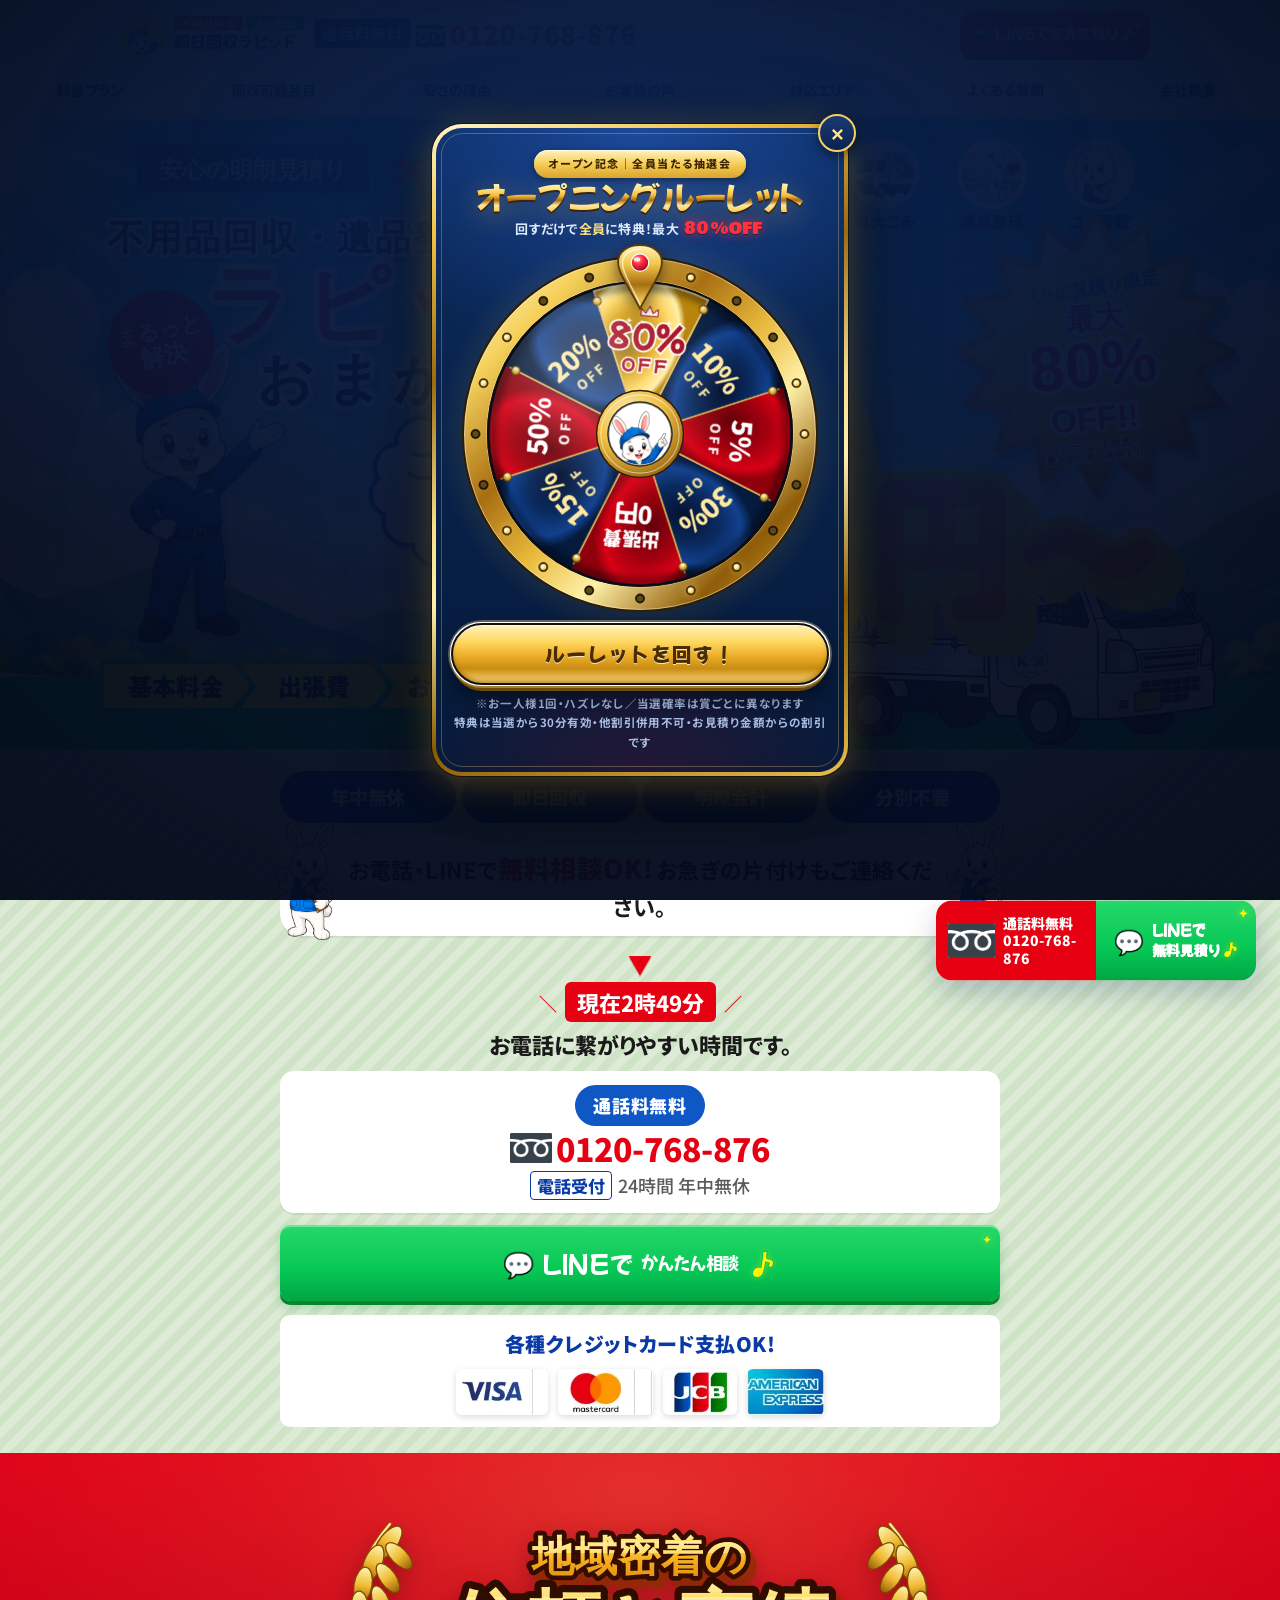
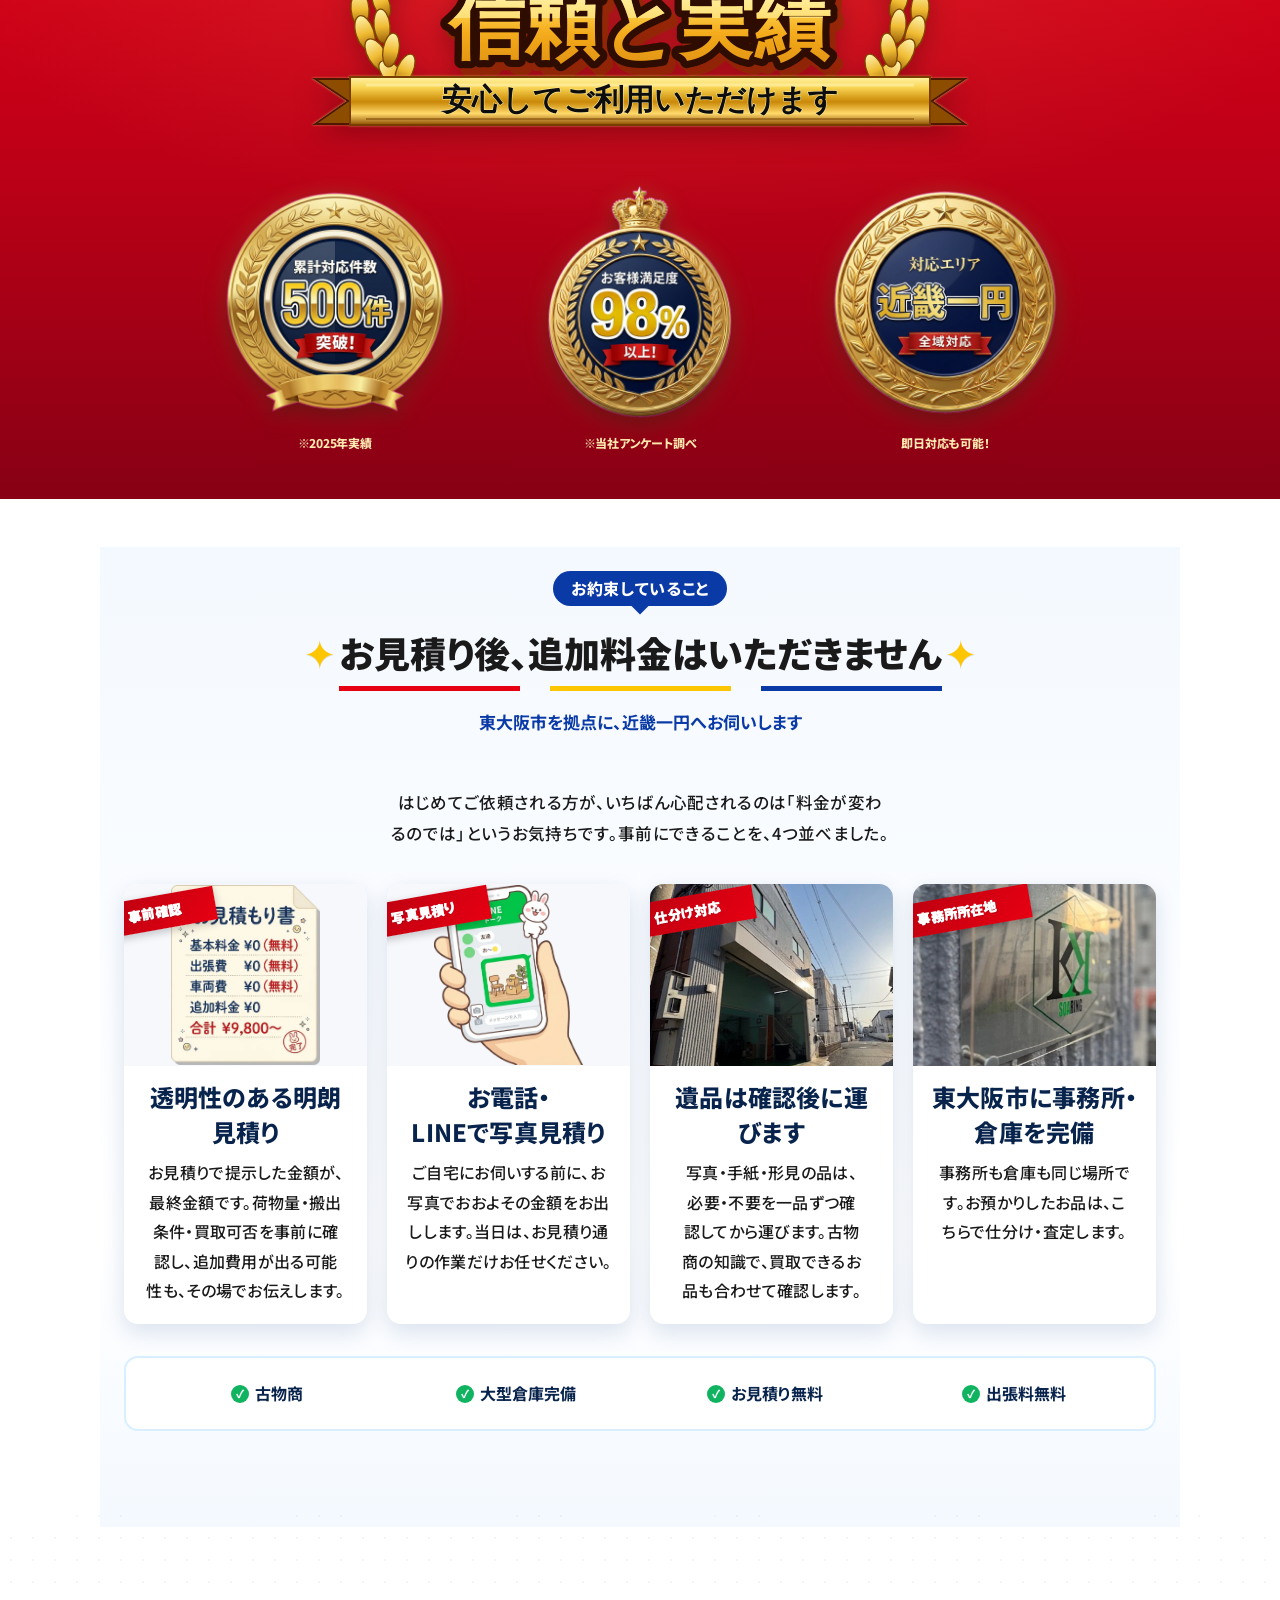
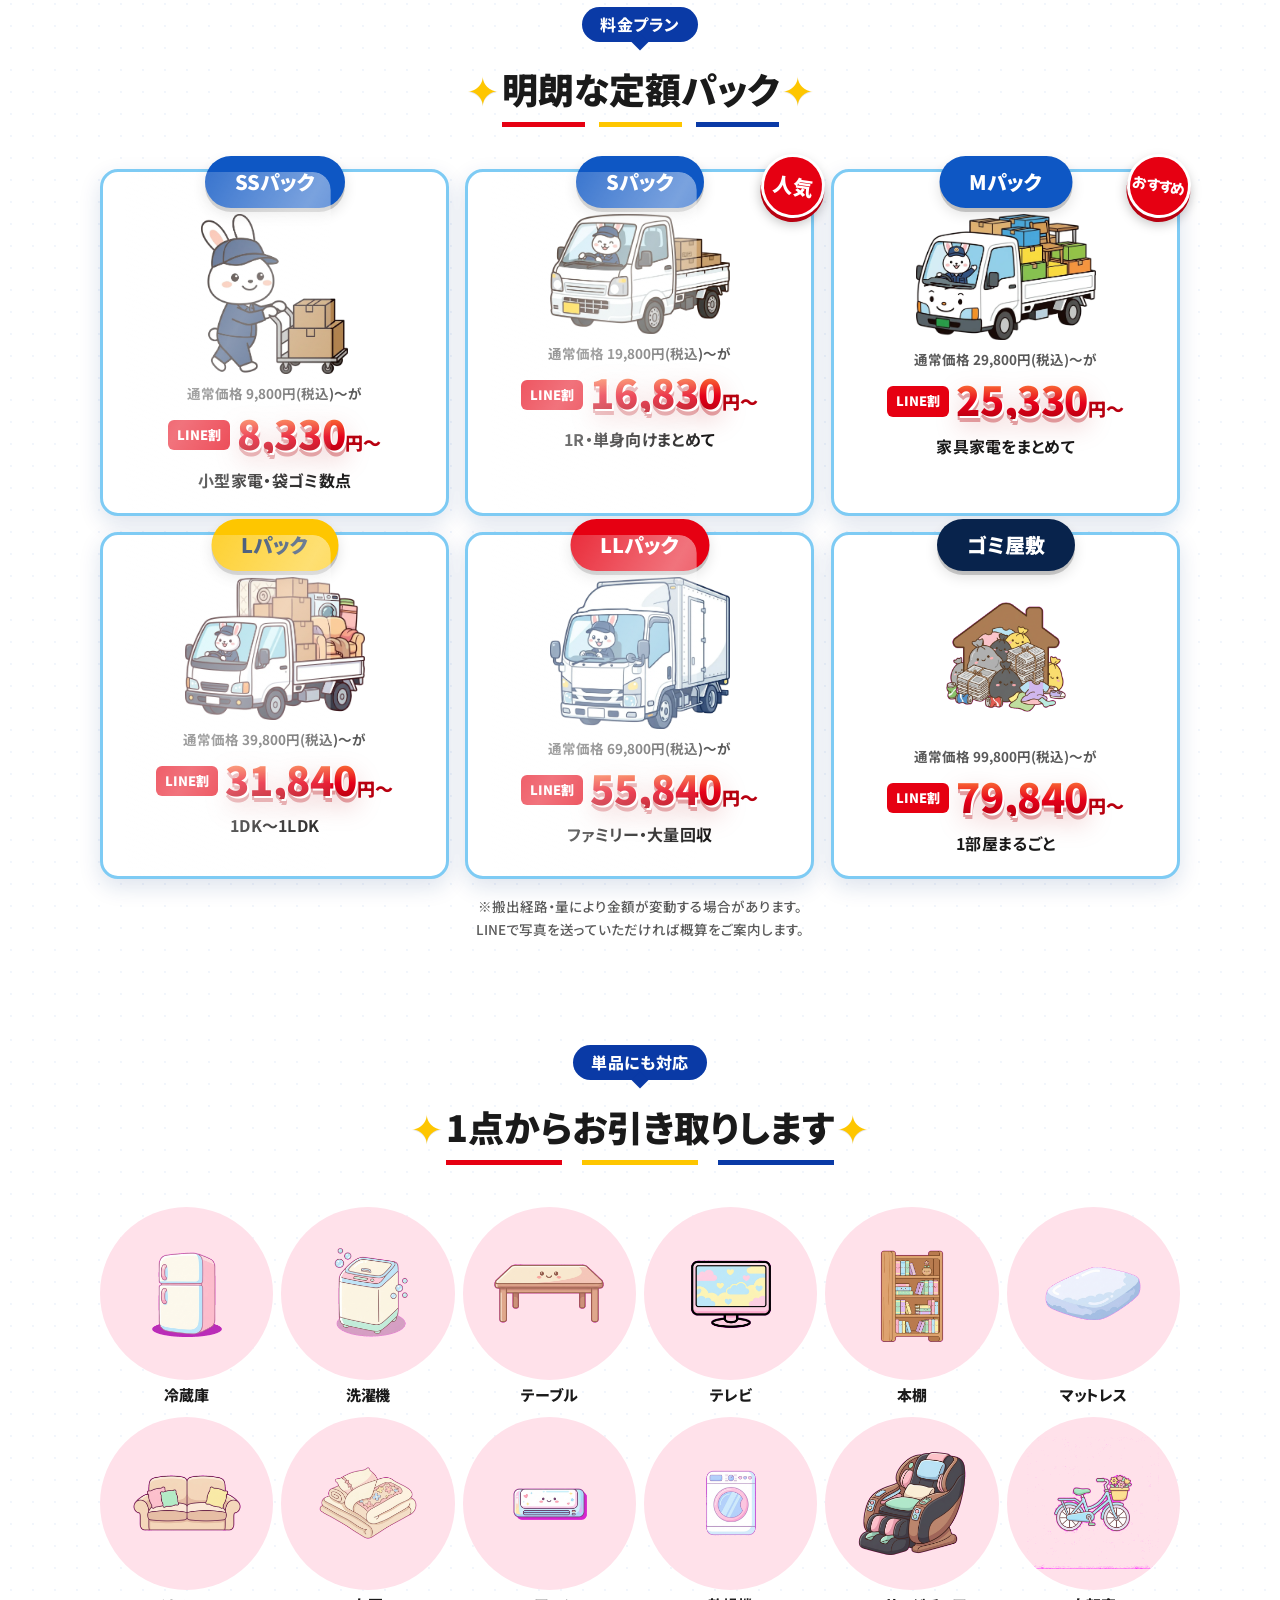
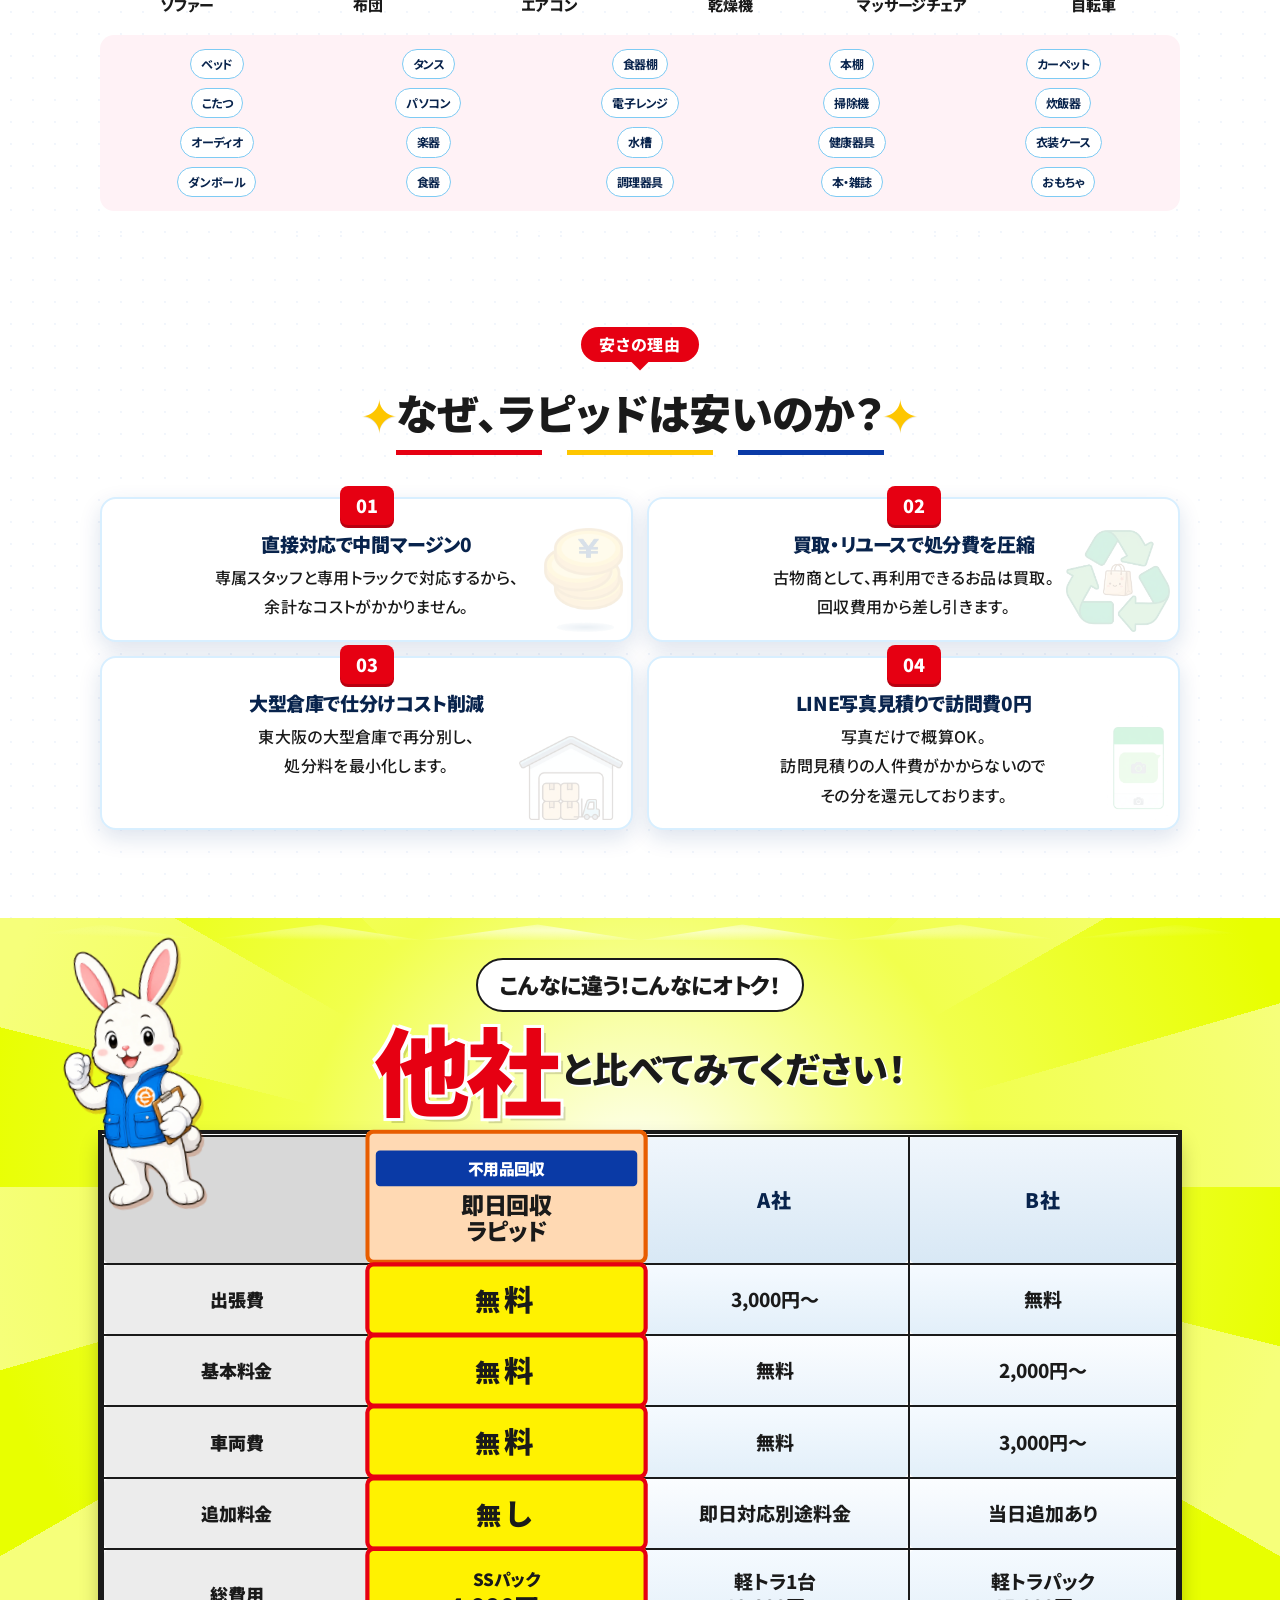
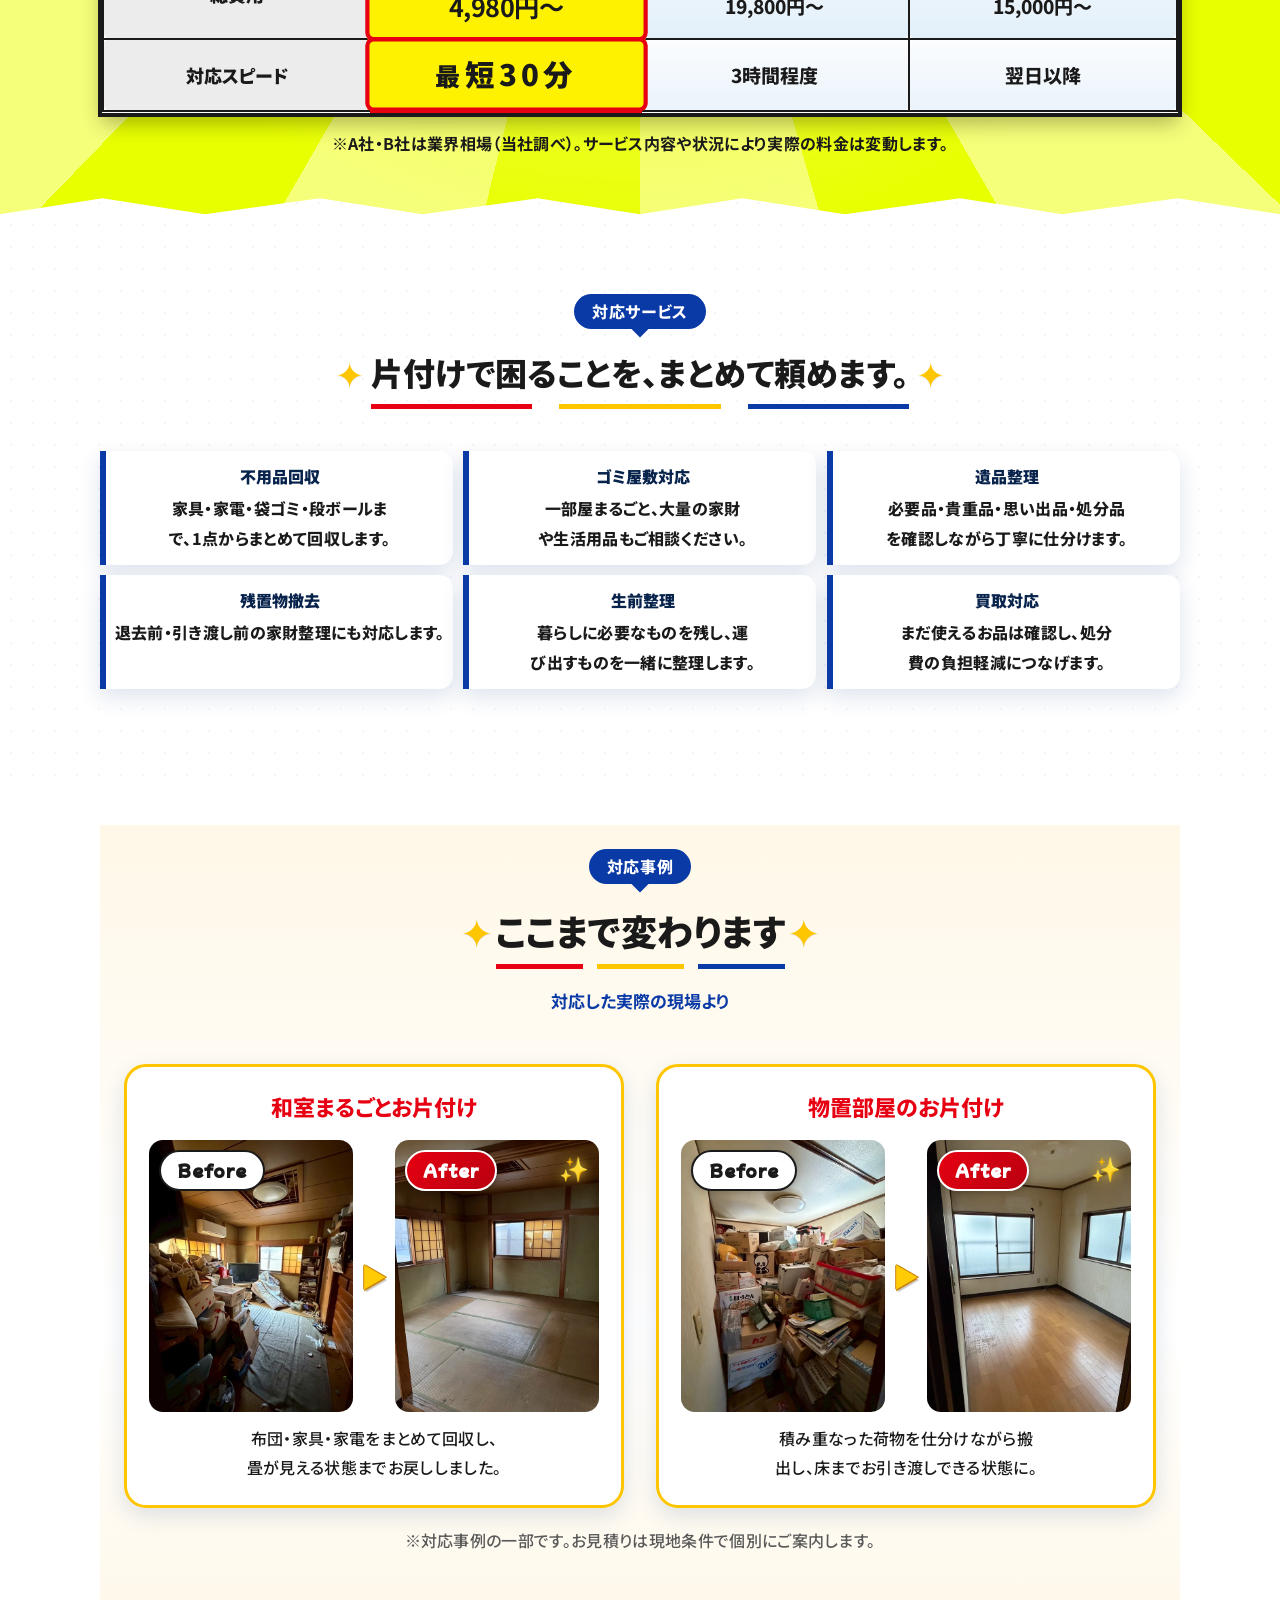
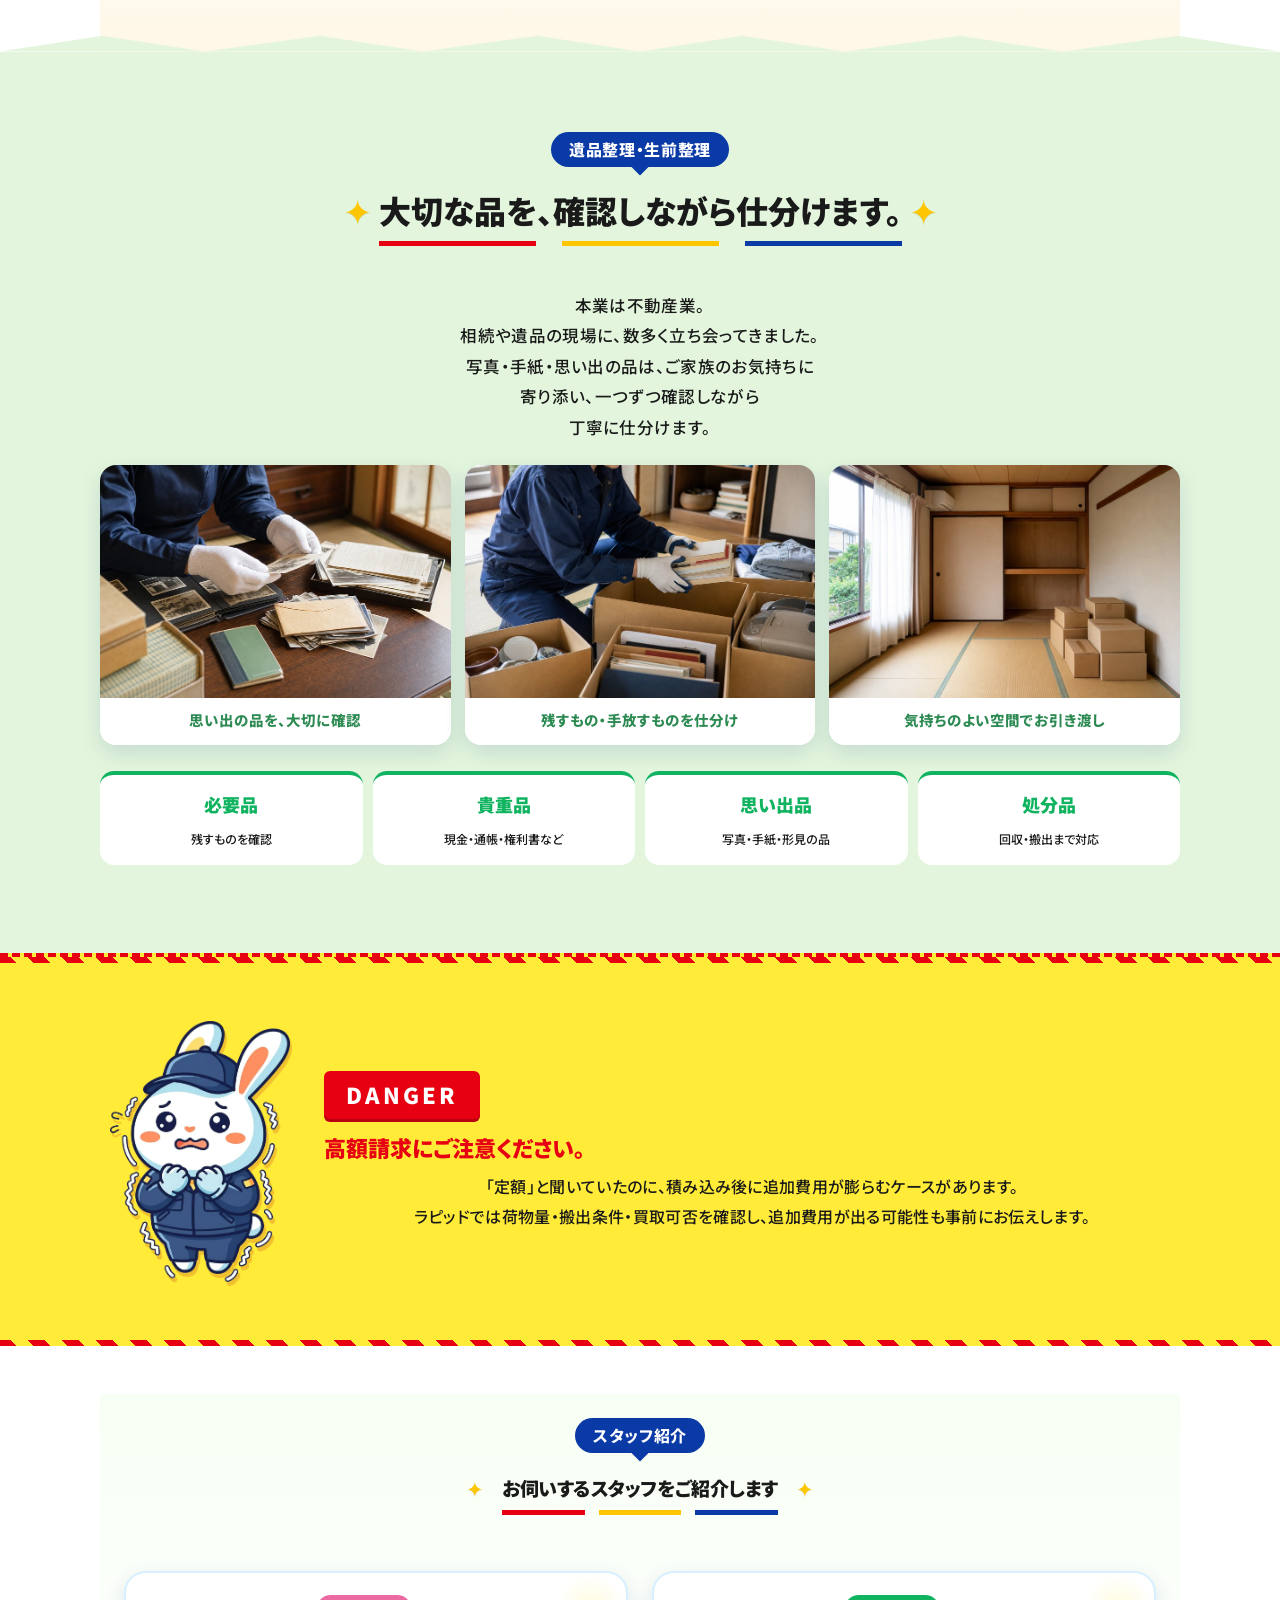
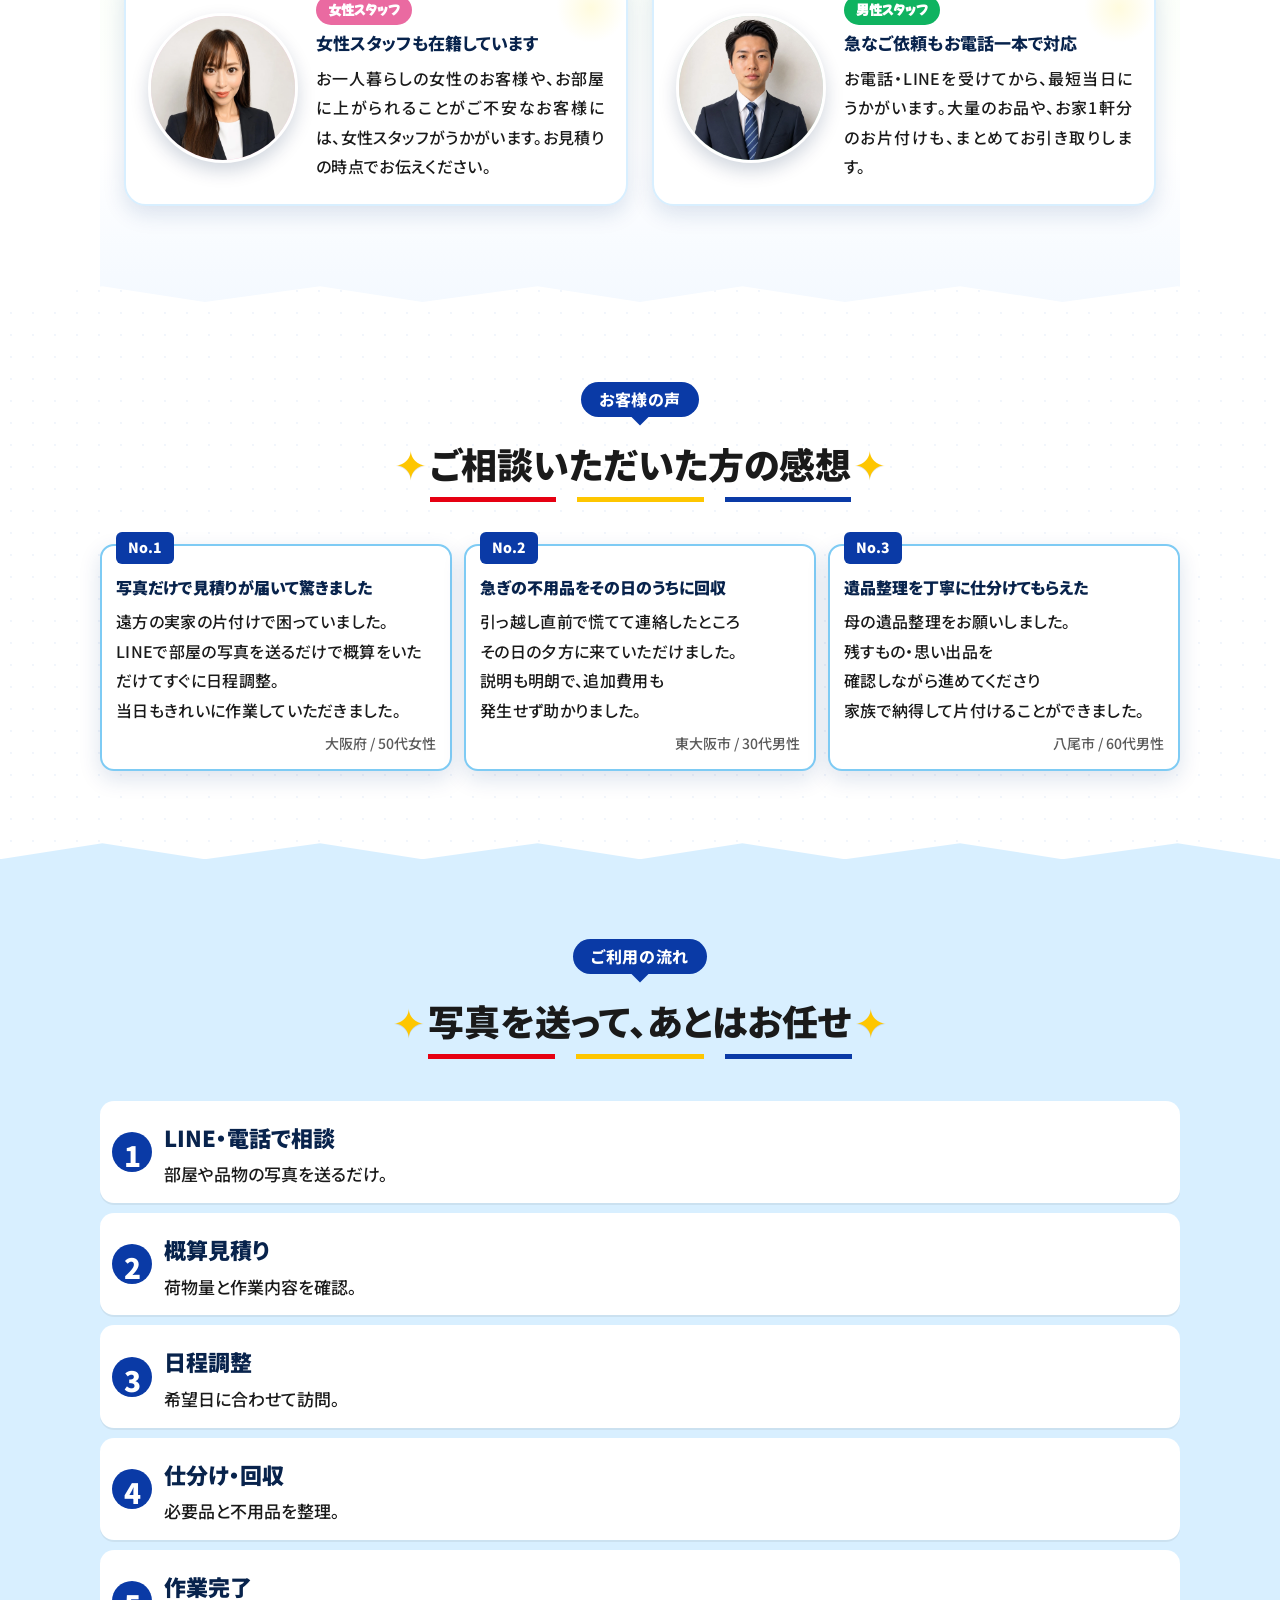
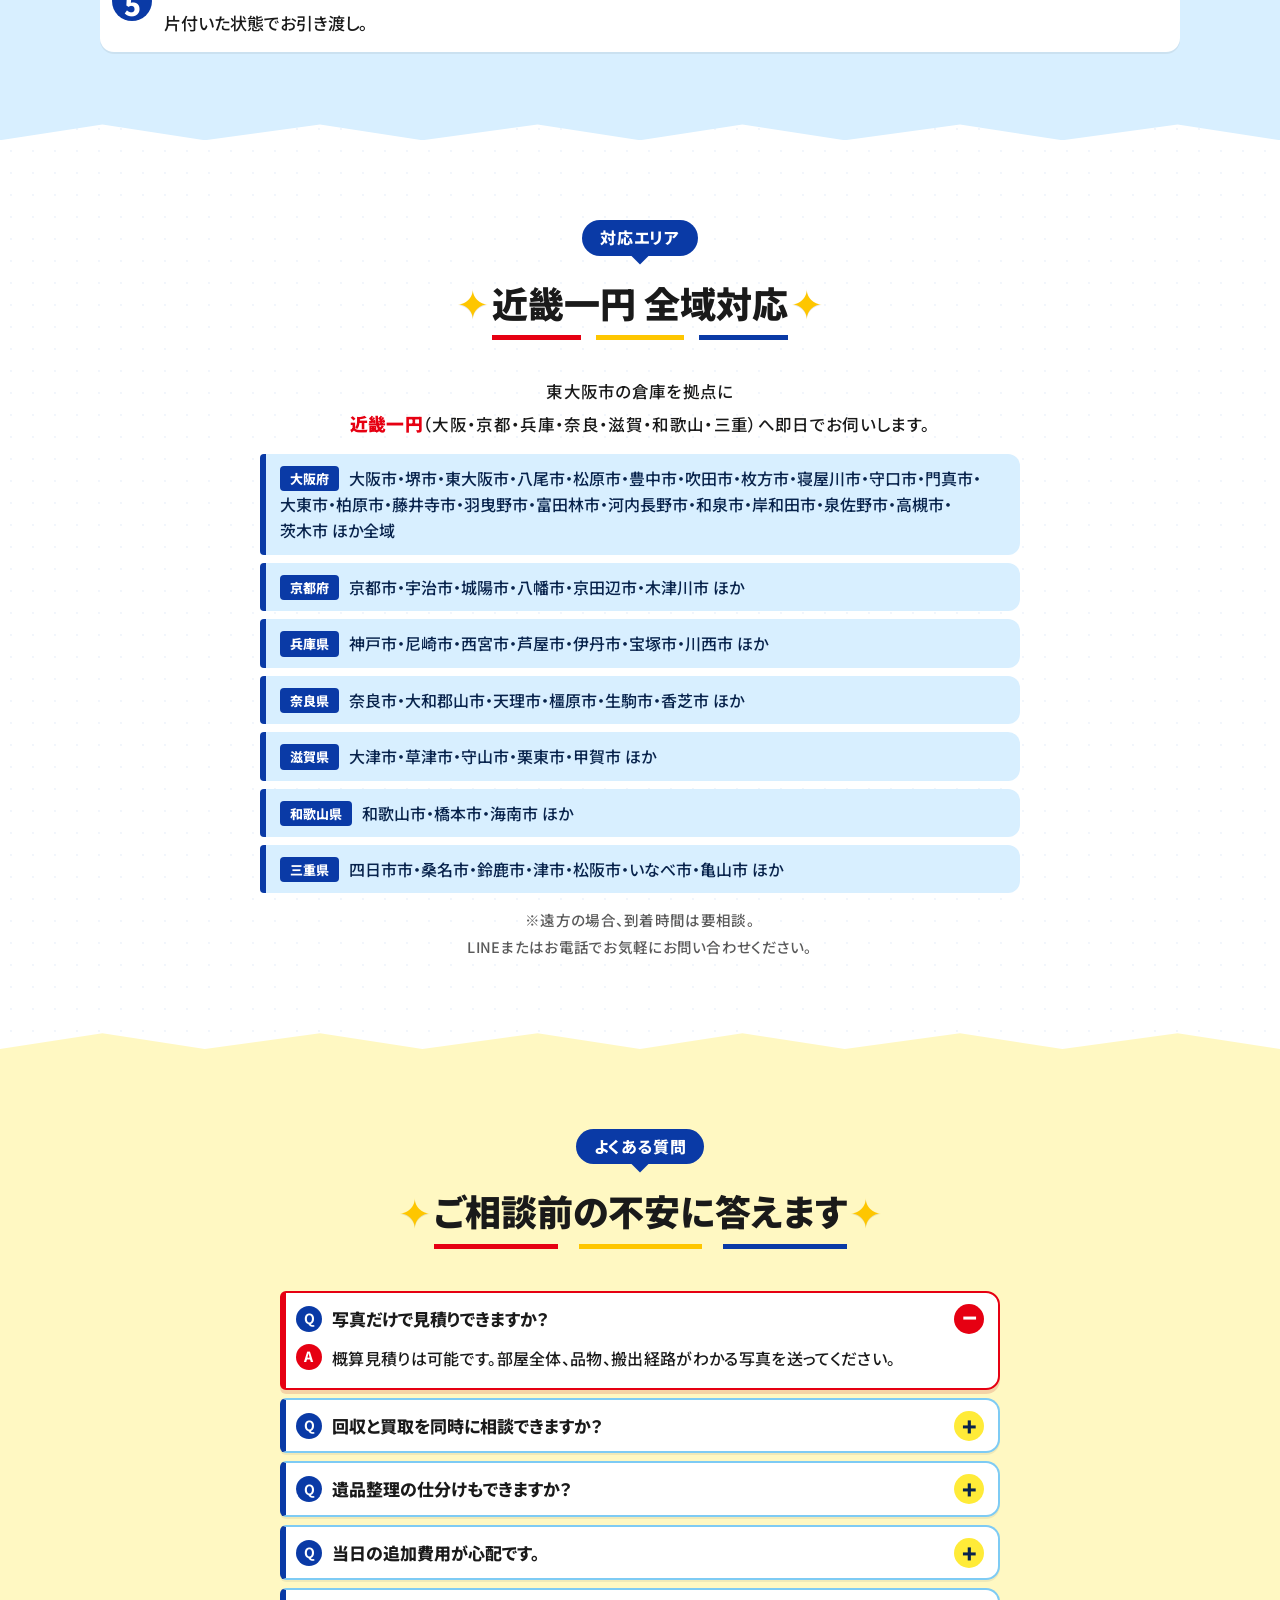
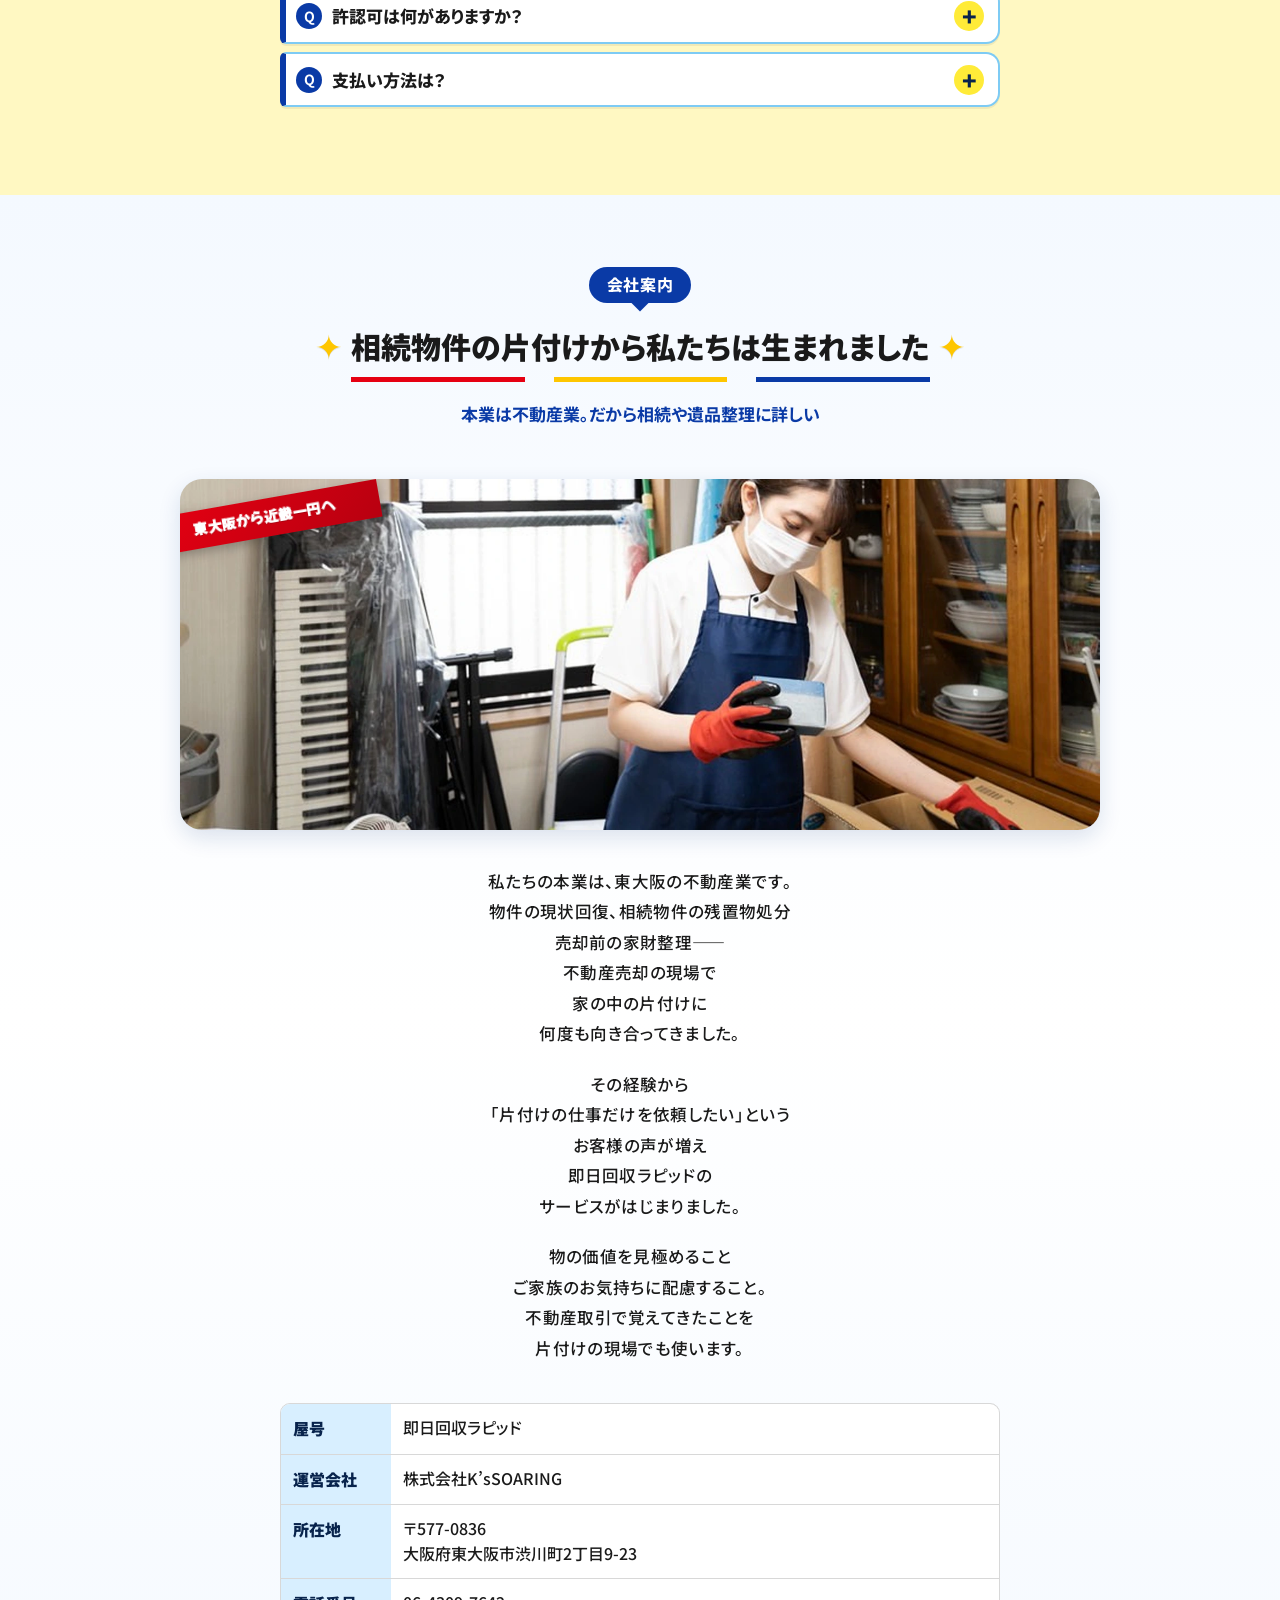
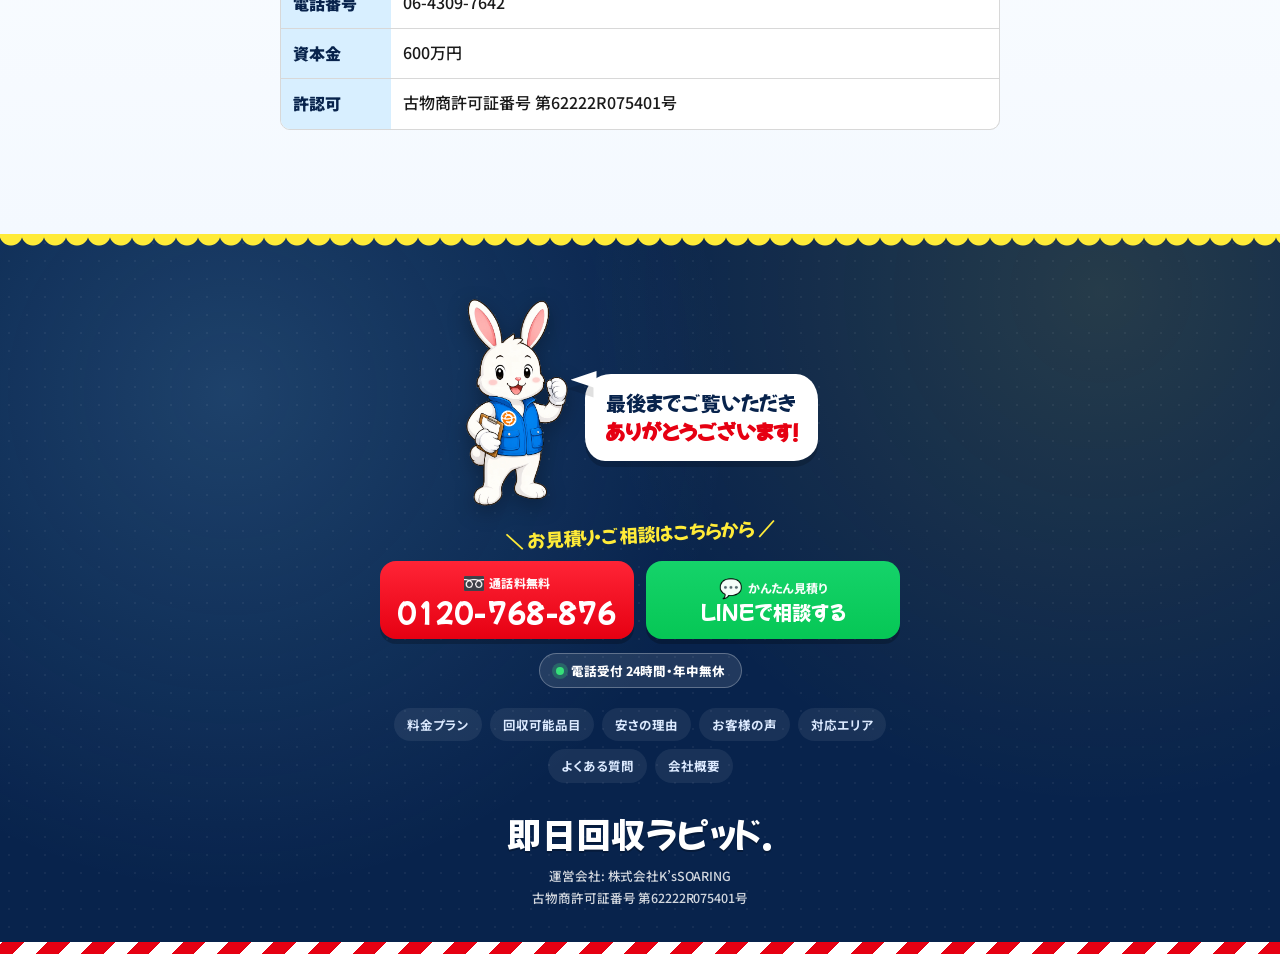
==== index.html @ e55b9b41 "対応エリアに三重県を追加（近畿一円の対応府県に欠落していたため補完） Co-Authored-By: Claude Opus 4.8 (1M context) <noreply@anthropic.c" ====
<!DOCTYPE html>
<html lang="ja">
<head>
  <meta charset="UTF-8">
  <meta name="viewport" content="width=device-width, initial-scale=1.0, maximum-scale=5.0, minimum-scale=1.0, viewport-fit=cover">
  <title>不用品回収・遺品整理 大阪・東大阪｜即日回収ラピッド【即日対応・基本料0円】</title>
  <meta name="description" content="大阪・東大阪を拠点に近畿一円対応の不用品回収・遺品整理「即日回収ラピッド」。LINEで写真を送るだけの無料見積り、基本料金・出張費・お見積り0円。粗大ごみ・ゴミ屋敷・生前整理・残置物撤去まで古物商が丁寧に対応します。">
  <link rel="canonical" href="https://www.sokujitu-kaishu.com/">
  <meta name="robots" content="index, follow, max-image-preview:large, max-snippet:-1">
  <meta name="theme-color" content="#e60012">
  <meta name="format-detection" content="telephone=yes">
  <!-- 地域SEO -->
  <meta name="geo.region" content="JP-27">
  <meta name="geo.placename" content="大阪府東大阪市">
  <!-- OGP / SNSシェア用 -->
  <meta property="og:type" content="website">
  <meta property="og:site_name" content="即日回収ラピッド">
  <meta property="og:title" content="不用品回収・遺品整理 大阪・東大阪｜即日回収ラピッド">
  <meta property="og:description" content="近畿一円対応。LINEで写真を送るだけ無料見積り、基本料金・出張費・お見積り0円。粗大ごみ・ゴミ屋敷・遺品整理まで即日対応。">
  <meta property="og:url" content="https://www.sokujitu-kaishu.com/">
  <meta property="og:image" content="https://www.sokujitu-kaishu.com/assets/c-pattern/parts/company/hero-truck.webp">
  <meta property="og:locale" content="ja_JP">
  <meta name="twitter:card" content="summary_large_image">
  <meta name="twitter:title" content="不用品回収・遺品整理 大阪・東大阪｜即日回収ラピッド">
  <meta name="twitter:description" content="近畿一円対応。LINEで写真を送るだけ無料見積り、基本料金0円。粗大ごみ・ゴミ屋敷・遺品整理まで即日対応。">
  <meta name="twitter:image" content="https://www.sokujitu-kaishu.com/assets/c-pattern/parts/company/hero-truck.webp">
  <!-- ファビコン -->
  <link rel="icon" type="image/webp" href="assets/b-pattern/generated/parts/rabbit-face-icon.webp">
  <link rel="apple-touch-icon" href="assets/b-pattern/generated/parts/rabbit-face-icon.webp">
  <link rel="preconnect" href="https://fonts.googleapis.com">
  <link rel="preconnect" href="https://fonts.gstatic.com" crossorigin>
  <link href="https://fonts.googleapis.com/css2?family=Noto+Sans+JP:wght@500;700;800;900&family=Mochiy+Pop+One&family=Bowlby+One&family=Reggae+One&display=swap" rel="stylesheet">
  <link rel="stylesheet" href="styles.css?v=20260702-clock24">
  <!-- 構造化データ：LocalBusiness / Organization / WebSite / FAQ -->
  <script type="application/ld+json">
  {
    "@context": "https://schema.org",
    "@graph": [
      {
        "@type": "Organization",
        "@id": "https://www.sokujitu-kaishu.com/#organization",
        "name": "株式会社K's SOARING",
        "url": "https://www.sokujitu-kaishu.com/",
        "logo": "https://www.sokujitu-kaishu.com/assets/b-pattern/generated/parts/rabbit-face-icon.webp",
        "telephone": "+81-6-4309-7642",
        "address": {
          "@type": "PostalAddress",
          "postalCode": "577-0836",
          "addressRegion": "大阪府",
          "addressLocality": "東大阪市",
          "streetAddress": "渋川町2丁目9-23",
          "addressCountry": "JP"
        }
      },
      {
        "@type": "LocalBusiness",
        "@id": "https://www.sokujitu-kaishu.com/#business",
        "name": "即日回収ラピッド",
        "description": "大阪・東大阪を拠点に近畿一円対応の不用品回収・粗大ごみ・ゴミ屋敷片付け・遺品整理・生前整理・残置物撤去。古物商許可取得。",
        "image": "https://www.sokujitu-kaishu.com/assets/c-pattern/parts/company/hero-truck.webp",
        "url": "https://www.sokujitu-kaishu.com/",
        "telephone": "+81-120-768-876",
        "parentOrganization": { "@id": "https://www.sokujitu-kaishu.com/#organization" },
        "priceRange": "¥4,980〜",
        "currenciesAccepted": "JPY",
        "paymentAccepted": "現金, クレジットカード（VISA, JCB, Mastercard, American Express, Diners Club）",
        "address": {
          "@type": "PostalAddress",
          "postalCode": "577-0836",
          "addressRegion": "大阪府",
          "addressLocality": "東大阪市",
          "streetAddress": "渋川町2丁目9-23",
          "addressCountry": "JP"
        },
        "areaServed": [
          { "@type": "AdministrativeArea", "name": "大阪府" },
          { "@type": "AdministrativeArea", "name": "京都府" },
          { "@type": "AdministrativeArea", "name": "兵庫県" },
          { "@type": "AdministrativeArea", "name": "奈良県" },
          { "@type": "AdministrativeArea", "name": "滋賀県" },
          { "@type": "AdministrativeArea", "name": "和歌山県" }
        ],
        "openingHoursSpecification": [
          {
            "@type": "OpeningHoursSpecification",
            "dayOfWeek": ["Monday","Tuesday","Wednesday","Thursday","Friday","Saturday","Sunday"],
            "opens": "00:00",
            "closes": "23:59"
          }
        ],
        "sameAs": ["https://lin.ee/Uze6YTx"],
        "hasOfferCatalog": {
          "@type": "OfferCatalog",
          "name": "回収・整理サービス",
          "itemListElement": [
            { "@type": "Offer", "itemOffered": { "@type": "Service", "name": "不用品回収" } },
            { "@type": "Offer", "itemOffered": { "@type": "Service", "name": "粗大ごみ回収" } },
            { "@type": "Offer", "itemOffered": { "@type": "Service", "name": "ゴミ屋敷の片付け" } },
            { "@type": "Offer", "itemOffered": { "@type": "Service", "name": "遺品整理" } },
            { "@type": "Offer", "itemOffered": { "@type": "Service", "name": "生前整理" } },
            { "@type": "Offer", "itemOffered": { "@type": "Service", "name": "残置物撤去" } },
            { "@type": "Offer", "itemOffered": { "@type": "Service", "name": "不用品買取" } }
          ]
        }
      },
      {
        "@type": "WebSite",
        "@id": "https://www.sokujitu-kaishu.com/#website",
        "url": "https://www.sokujitu-kaishu.com/",
        "name": "即日回収ラピッド",
        "inLanguage": "ja",
        "publisher": { "@id": "https://www.sokujitu-kaishu.com/#organization" }
      },
      {
        "@type": "FAQPage",
        "@id": "https://www.sokujitu-kaishu.com/#faq",
        "mainEntity": [
          { "@type": "Question", "name": "写真だけで見積りできますか？", "acceptedAnswer": { "@type": "Answer", "text": "概算見積りは可能です。部屋全体、品物、搬出経路がわかる写真を送ってください。" } },
          { "@type": "Question", "name": "回収と買取を同時に相談できますか？", "acceptedAnswer": { "@type": "Answer", "text": "はい。回収したいお品の中に価値が残るものがあれば、処分費を抑える材料として確認します。" } },
          { "@type": "Question", "name": "遺品整理の仕分けもできますか？", "acceptedAnswer": { "@type": "Answer", "text": "必要品・貴重品・思い出品・処分品に分けながら進めます。" } },
          { "@type": "Question", "name": "当日の追加費用が心配です。", "acceptedAnswer": { "@type": "Answer", "text": "事前に荷物量・搬出条件を確認し、追加費用が発生する可能性も先にお伝えしてから作業に入ります。" } },
          { "@type": "Question", "name": "許認可は何がありますか？", "acceptedAnswer": { "@type": "Answer", "text": "古物商許可を取得しています。" } },
          { "@type": "Question", "name": "支払い方法は？", "acceptedAnswer": { "@type": "Answer", "text": "現金のほか、各種クレジットカード（VISA / JCB / Mastercard / AMEX / Diners）に対応しています。" } }
        ]
      }
    ]
  }
  </script>
</head>
<body>
  <!-- ===== ヘッダー ===== -->
  <header class="site-header" role="banner">
    <div class="header-inner">
      <a class="brand" href="#top" aria-label="即日回収ラピッド トップへ">
        <span class="brand-mark" aria-hidden="true">
          <img src="assets/b-pattern/generated/parts/rabbit-face-icon.webp" alt="">
        </span>
        <span class="brand-text">
          <span class="brand-tags">
            <em class="brand-tag">不用品回収</em>
            <em class="brand-tag brand-tag-ihin">遺品整理</em>
          </span>
          <strong>即日回収ラピッド</strong>
        </span>
      </a>
      <div class="header-tel">
        <span class="header-tel-label">通話料無料</span>
        <a href="tel:0120768876" class="header-tel-link">
          <img class="freedial-mark-img" aria-hidden="true" src="assets/c-pattern/parts/freedial-ntt-official.png" alt="">0120-768-876
        </a>
      </div>
      <a class="header-cta" href="https://lin.ee/Uze6YTx" target="_blank" rel="noopener">
        <span>📷</span>LINEで写真見積り<i class="cta-note">♪</i>
      </a>
      <button class="header-menu" type="button" aria-label="メニュー" aria-controls="gnav" aria-expanded="false">
        <span></span><span></span><span></span>
      </button>
    </div>
    <nav class="gnav" id="gnav" aria-label="主要メニュー">
      <a href="#price">料金プラン</a>
      <a href="#items">回収可能品目</a>
      <a href="#reason">安さの理由</a>
      <a href="#voice">お客様の声</a>
      <a href="#area">対応エリア</a>
      <a href="#faq">よくある質問</a>
      <a href="#company">会社概要</a>
    </nav>
  </header>

  <main id="top">
    <!-- ===== ファーストビュー（広告看板1枚型） ===== -->
    <!-- ===== FV: CODEX実装版をそのまま採用 ===== -->
    <section class="hero" aria-label="ファーストビュー">
      <img class="hero-bg-layer" src="assets/b-pattern/generated/parts/hero-bg-ecos-01.webp" alt="">
      <div class="hero-icons" aria-label="対応サービス">
        <a href="#service"><img src="assets/b-pattern/generated/parts/rabbit-small.webp" alt="">不用品</a>
        <a href="#price"><img src="assets/b-pattern/generated/parts/truck-white.webp" alt="">粗大ごみ</a>
        <a href="#ihin"><img src="assets/b-pattern/rabbit-sorting.webp" alt="">遺品整理</a>
        <a href="#service"><img src="assets/b-pattern/rabbit-caution.webp" alt="">ゴミ屋敷</a>
      </div>
      <h1 class="hero-copy">
        <img src="assets/b-pattern/generated/parts/hero-copy-rapid.svg?v=20260604-text2x" alt="安心の明朗見積り、即日対応可能。不用品回収・粗大ごみの片付けは丸ごとラピッドにおまかせ。">
        <span class="visually-hidden">大阪・東大阪の不用品回収・粗大ごみ・遺品整理なら即日回収ラピッド｜近畿一円 即日対応</span>
      </h1>
      <img class="hero-speech" src="assets/b-pattern/generated/parts/hero-speech-komikomi.svg?v=20260604-text2x" alt="こみこみ価格">
      <img class="hero-rabbit-left" src="assets/b-pattern/generated/parts/rabbit-left.webp" srcset="assets/b-pattern/generated/parts/rabbit-left.webp 1x, assets/b-pattern/generated/parts/rabbit-left@2x.webp 2x, assets/b-pattern/generated/parts/rabbit-left@3x.webp 3x" alt="">
      <div class="hero-truck-wrap" aria-hidden="true">
        <img class="hero-truck" src="assets/c-pattern/parts/company/truck-white-ks.webp" srcset="assets/c-pattern/parts/company/truck-white-ks.webp 1x, assets/c-pattern/parts/company/truck-white-ks@2x.webp 2x, assets/c-pattern/parts/company/truck-white-ks@3x.webp 3x" alt="">
      </div>
      <img class="hero-rabbit-small" src="assets/b-pattern/generated/parts/rabbit-small.webp" alt="">
      <img class="hero-discount" src="assets/b-pattern/generated/parts/hero-discount-rapid.svg?v=20260702-gold80b" alt="LINE見積り限定 最大80%OFF ※ルーレット抽選の最大割引率・条件あり">
      <img class="hero-sparkle" src="assets/b-pattern/generated/parts/hero-sparkle-rapid.png" srcset="assets/b-pattern/generated/parts/hero-sparkle-rapid.png 1x, assets/b-pattern/generated/parts/hero-sparkle-rapid@2x.png 2x, assets/b-pattern/generated/parts/hero-sparkle-rapid@3x.png 3x" alt="">
      <img class="hero-price" src="assets/b-pattern/generated/parts/hero-zero-rapid-v2.png" srcset="assets/b-pattern/generated/parts/hero-zero-rapid-v2.png 1x, assets/b-pattern/generated/parts/hero-zero-rapid-v2@2x.png 2x, assets/b-pattern/generated/parts/hero-zero-rapid-v2@3x.png 3x" alt="0円">
      <div class="hero-includes" aria-label="無料項目">
        <span>基本料金</span>
        <span>出張費</span>
        <span>お見積り</span>
      </div>
    </section>

    <!-- ===== CV帯 ===== -->
    <section class="cv-band" aria-label="お問い合わせ">
      <div class="cv-inner">
        <ul class="cv-chips" aria-label="サービスの特徴">
          <li>年中無休</li>
          <li>即日回収</li>
          <li>明瞭会計</li>
          <li>分別不要</li>
        </ul>

        <div class="cv-rabbit-row">
          <img class="cv-rabbit cv-rabbit-l" src="assets/b-pattern/rabbit-mascot.webp" alt="">
          <p class="cv-rabbit-text">
            お電話・LINEで<strong>無料相談OK！</strong><br class="br-mb">お急ぎの片付けも<br class="br-mb">ご連絡ください。
          </p>
          <img class="cv-rabbit cv-rabbit-r" src="assets/b-pattern/rabbit-mascot.webp" alt="">
        </div>

        <div class="cv-now">
          <div class="cv-now-line1">
            <span class="cv-now-clip">＼</span>
            <span class="cv-now-time"><b id="now-time">--時--分</b></span>
            <span class="cv-now-clip">／</span>
          </div>
          <p class="cv-now-text">お電話に繋がりやすい時間です。</p>
        </div>

        <div class="cv-tel-card">
          <span class="cv-tel-freedial-label">通話料無料</span>
          <span class="cv-tel-numline">
            <img class="cv-tel-icon" src="assets/c-pattern/parts/freedial-ntt-official.png" alt="フリーダイヤル">
            <a href="tel:0120768876" class="cv-tel-num">0120-768-876</a>
          </span>
          <span class="cv-tel-receipt"><b>電話受付</b>24時間 年中無休</span>
        </div>

        <div class="cv-btn-row cv-btn-row-single">
          <a class="cv-btn cv-btn-line" href="https://lin.ee/Uze6YTx" target="_blank" rel="noopener">
            <span aria-hidden="true">💬</span>LINEで<b>かんたん相談</b><i class="cta-note">♪</i>
          </a>
        </div>

        <div class="cv-card-strip">
          <strong class="cv-card-title">各種クレジットカード支払OK!</strong>
          <ul class="cv-card-brands" aria-label="対応カードブランド">
            <li><img src="assets/c-pattern/parts/cards/visa-clean.webp" alt="VISA" loading="lazy" width="152" height="76"></li>
            <li><img src="assets/c-pattern/parts/cards/mastercard-clean.webp" alt="Mastercard" loading="lazy" width="156" height="76"></li>
            <li><img src="assets/c-pattern/parts/cards/jcb-clean.webp" alt="JCB" loading="lazy" width="123" height="76"></li>
            <li><img src="assets/c-pattern/parts/cards/amex-clean.webp" alt="American Express" loading="lazy" width="123" height="74"></li>
          </ul>
        </div>
      </div>
    </section>

    <!-- ===== 権威メダル（旧・安全対策セクションを置換） ===== -->
    <section class="proof" aria-label="信頼と実績">
      <h2 class="proof-title">
        <img class="proof-heading-img" src="assets/c-pattern/parts/proof/proof-heading-trust.svg?v=20260615-gold4" alt="地域密着の信頼と実績 安心してご利用いただけます" width="1372" height="524">
      </h2>
      <div class="proof-medals">
        <article>
          <img class="proof-medal" src="assets/c-pattern/parts/medal-500ken.png" alt="累計対応件数 500件 突破！">
          <small>※2025年実績</small>
        </article>
        <article>
          <img class="proof-medal" src="assets/c-pattern/parts/medal-98percent.png" alt="お客様満足度 98% 以上！">
          <small>※当社アンケート調べ</small>
        </article>
        <article>
          <img class="proof-medal" src="assets/c-pattern/parts/medal-area.png" alt="対応エリア 近畿一円 全域対応">
          <small>即日対応も可能！</small>
        </article>
      </div>
    </section>

    <!-- ===== お約束していること（読者の不安への直接回答） ===== -->
    <section class="promise" aria-label="ご相談前にお約束していること">
      <header class="sect-head">
        <span class="sect-eyebrow">お約束していること</span>
        <h2 class="sect-h2">お見積り後、追加料金はいただきません</h2>
        <p class="promise-sub">東大阪市を拠点に、近畿一円へお伺いします</p>
      </header>

      <p class="promise-lead">
        はじめてご依頼される方が、いちばん心配されるのは「料金が変わるのでは」というお気持ちです。事前にできることを、4つ並べました。
      </p>

      <div class="promise-blocks">
        <article class="promise-card">
          <div class="promise-card-image promise-card-image-illust">
            <img src="assets/c-pattern/parts/promise/estimate-paper.webp" alt="お見積り書イラスト" loading="lazy" width="647" height="784">
            <span class="promise-label">事前確認</span>
          </div>
          <h3>透明性のある明朗見積り</h3>
          <p>お見積りで提示した金額が、最終金額です。荷物量・搬出条件・買取可否を事前に確認し、追加費用が出る可能性も、その場でお伝えします。</p>
        </article>

        <article class="promise-card">
          <div class="promise-card-image promise-card-image-illust">
            <img src="assets/c-pattern/parts/promise/line-photo-quote.webp" alt="LINEで写真見積りのスマホ画面" loading="lazy" width="683" height="824">
            <span class="promise-label">写真見積り</span>
          </div>
          <h3>お電話・LINEで写真見積り</h3>
          <p>ご自宅にお伺いする前に、お写真でおおよその金額をお出しします。当日は、お見積り通りの作業だけお任せください。</p>
        </article>

        <article class="promise-card">
          <div class="promise-card-image">
            <img src="assets/c-pattern/parts/company/card-warehouse.webp" alt="倉庫で仕分け" loading="lazy" width="800" height="600">
            <span class="promise-label">仕分け対応</span>
          </div>
          <h3>遺品は確認後に運びます</h3>
          <p>写真・手紙・形見の品は、必要・不要を一品ずつ確認してから運びます。古物商の知識で、買取できるお品も合わせて確認します。</p>
        </article>

        <article class="promise-card">
          <div class="promise-card-image">
            <img src="assets/c-pattern/parts/company/card-sign.webp" alt="東大阪市渋川町 事務所所在地" loading="lazy" width="800" height="600">
            <span class="promise-label">事務所所在地</span>
          </div>
          <h3>東大阪市に事務所・倉庫を完備</h3>
          <p>事務所も倉庫も同じ場所です。お預かりしたお品は、こちらで仕分け・査定します。</p>
        </article>
      </div>

      <ul class="promise-badges" aria-label="お約束していること">
        <li><span class="promise-badge-mark">✓</span>古物商</li>
        <li><span class="promise-badge-mark">✓</span>大型倉庫完備</li>
        <li><span class="promise-badge-mark">✓</span>お見積り無料</li>
        <li><span class="promise-badge-mark">✓</span>出張料無料</li>
      </ul>
    </section>

    <!-- ===== 料金プラン ===== -->
    <section class="price" id="price">
      <div class="sect-head">
        <span class="sect-eyebrow">料金プラン</span>
        <h2 class="sect-h2">明朗な定額パック</h2>
      </div>
      <ul class="price-grid">
        <li class="price-card">
          <span class="price-ribbon">SSパック</span>
          <div class="price-card-body">
            <img class="price-illust" src="assets/c-pattern/parts/price/pack-ss-dolly.webp" alt="SSパック - 台車で運ぶうさぎ" loading="lazy" width="821" height="893">
            <span class="price-was">通常価格 9,800円(税込)〜が</span>
            <div class="price-now">
              <span class="price-badge">LINE割</span>
              <strong>8,330</strong><em>円〜</em>
            </div>
          </div>
          <p class="price-desc">小型家電・袋ゴミ数点</p>
        </li>
        <li class="price-card">
          <span class="price-ribbon">Sパック</span>
          <div class="price-card-body">
            <img class="price-illust" src="assets/c-pattern/parts/price/pack-s-kei.webp" alt="Sパック - 軽トラック" loading="lazy" width="920" height="611">
            <span class="price-was">通常価格 19,800円(税込)〜が</span>
            <div class="price-now">
              <span class="price-badge">LINE割</span>
              <strong>16,830</strong><em>円〜</em>
            </div>
          </div>
          <p class="price-desc">1R・単身向けまとめて</p>
        </li>
        <li class="price-card">
          <span class="price-ribbon">Mパック</span>
          <div class="price-card-body">
            <img class="price-illust" src="assets/c-pattern/parts/price/pack-m-truck.webp" alt="Mパック - 中型トラック" loading="lazy" width="905" height="635">
            <span class="price-was">通常価格 29,800円(税込)〜が</span>
            <div class="price-now">
              <span class="price-badge">LINE割</span>
              <strong>25,330</strong><em>円〜</em>
            </div>
          </div>
          <p class="price-desc">家具家電をまとめて</p>
        </li>
        <li class="price-card">
          <span class="price-ribbon price-ribbon-l">Lパック</span>
          <div class="price-card-body">
            <img class="price-illust" src="assets/c-pattern/parts/price/pack-l-truck.webp" alt="Lパック - 大型トラック" loading="lazy" width="877" height="696">
            <span class="price-was">通常価格 39,800円(税込)〜が</span>
            <div class="price-now">
              <span class="price-badge">LINE割</span>
              <strong>31,840</strong><em>円〜</em>
            </div>
          </div>
          <p class="price-desc">1DK〜1LDK</p>
        </li>
        <li class="price-card">
          <span class="price-ribbon price-ribbon-xl">LLパック</span>
          <div class="price-card-body">
            <img class="price-illust" src="assets/c-pattern/parts/price/pack-2t-cargo.webp" alt="LLパック - 大型トラック" loading="lazy" width="935" height="789">
            <span class="price-was">通常価格 69,800円(税込)〜が</span>
            <div class="price-now">
              <span class="price-badge">LINE割</span>
              <strong>55,840</strong><em>円〜</em>
            </div>
          </div>
          <p class="price-desc">ファミリー・大量回収</p>
        </li>
        <li class="price-card">
          <span class="price-ribbon price-ribbon-house">ゴミ屋敷</span>
          <div class="price-card-body">
            <img class="price-illust" src="assets/c-pattern/parts/icon-yashiki.png" alt="ゴミ屋敷 - 一部屋まるごと" loading="lazy" width="1024" height="1024">
            <span class="price-was">通常価格 99,800円(税込)〜が</span>
            <div class="price-now">
              <span class="price-badge">LINE割</span>
              <strong>79,840</strong><em>円〜</em>
            </div>
          </div>
          <p class="price-desc">1部屋まるごと</p>
        </li>
      </ul>
      <p class="price-note">※搬出経路・量により金額が変動する場合があります。<br>LINEで写真を送っていただければ概算をご案内します。</p>
    </section>

    <!-- ===== 単品回収 ===== -->
    <section class="items" id="items">
      <div class="sect-head">
        <span class="sect-eyebrow">単品にも対応</span>
        <h2 class="sect-h2">1点からお引き取りします</h2>
      </div>
      <ul class="items-grid">
        <li><span class="items-circle"><img src="assets/c-pattern/parts/item-fridge.png" alt=""></span><b>冷蔵庫</b></li>
        <li><span class="items-circle"><img src="assets/c-pattern/parts/item-washer.png" alt=""></span><b>洗濯機</b></li>
        <li><span class="items-circle"><img src="assets/c-pattern/parts/item-table.png" alt=""></span><b>テーブル</b></li>
        <li><span class="items-circle"><img src="assets/c-pattern/parts/item-tv.png" alt=""></span><b>テレビ</b></li>
        <li><span class="items-circle"><img src="assets/c-pattern/parts/item-shelf.png" alt=""></span><b>本棚</b></li>
        <li><span class="items-circle"><img src="assets/c-pattern/parts/item-mattress.png" alt=""></span><b>マットレス</b></li>
        <li><span class="items-circle"><img src="assets/c-pattern/parts/item-sofa.png" alt=""></span><b>ソファー</b></li>
        <li><span class="items-circle"><img src="assets/c-pattern/parts/item-futon.png" alt=""></span><b>布団</b></li>
        <li><span class="items-circle"><img src="assets/c-pattern/parts/item-aircon.png" alt=""></span><b>エアコン</b></li>
        <li><span class="items-circle"><img src="assets/c-pattern/parts/item-dryer.png" alt=""></span><b>乾燥機</b></li>
        <li><span class="items-circle"><img src="assets/c-pattern/parts/item-massage.png" alt=""></span><b>マッサージチェア</b></li>
        <li><span class="items-circle"><img src="assets/c-pattern/parts/item-bike.png" alt=""></span><b>自転車</b></li>
      </ul>
      <div class="items-cloud">
        <span>ベッド</span><span>タンス</span><span>食器棚</span><span>本棚</span><span>カーペット</span>
        <span>こたつ</span><span>パソコン</span><span>電子レンジ</span><span>掃除機</span><span>炊飯器</span>
        <span>オーディオ</span><span>楽器</span><span>水槽</span><span>健康器具</span><span>衣装ケース</span>
        <span>ダンボール</span><span>食器</span><span>調理器具</span><span>本・雑誌</span><span>おもちゃ</span>
      </div>
    </section>

    <!-- ===== 安さの理由 ===== -->
    <section class="reason" id="reason">
      <div class="sect-head">
        <span class="sect-eyebrow reason-eyebrow">安さの理由</span>
        <h2 class="sect-h2">なぜ、ラピッドは安いのか？</h2>
      </div>
      <ul class="reason-grid">
        <li>
          <span class="reason-num">01</span>
          <h3>直接対応で中間マージン0</h3>
          <p>専属スタッフと専用トラックで対応するから、<br>余計なコストがかかりません。</p>
        </li>
        <li>
          <span class="reason-num">02</span>
          <h3>買取・リユースで処分費を圧縮</h3>
          <p>古物商として、再利用できるお品は買取。<br>回収費用から差し引きます。</p>
        </li>
        <li>
          <span class="reason-num">03</span>
          <h3>大型倉庫で仕分けコスト削減</h3>
          <p>東大阪の大型倉庫で再分別し、<br>処分料を最小化します。</p>
        </li>
        <li>
          <span class="reason-num">04</span>
          <h3>LINE写真見積りで訪問費0円</h3>
          <p>写真だけで概算OK。<br>訪問見積りの人件費がかからないので<br>その分を還元しております。</p>
        </li>
      </ul>
    </section>

    <!-- ===== 比較表 ===== -->
    <section class="compare" aria-label="他社との料金比較">
      <div class="compare-head">
        <p class="compare-headline">こんなに違う！こんなにオトク！</p>
        <h2 class="compare-title">
          <span class="compare-title-big">他社</span><span class="compare-title-rest">と比べてみてください！</span>
        </h2>
      </div>
      <div class="compare-wrap">
        <!-- うさぎマスコット：表の外側装飾 -->
        <img class="compare-mascot" src="assets/b-pattern/rabbit-mascot.webp" alt="" loading="lazy" width="757" height="1494">
        <table class="compare-table">
          <thead>
            <tr>
              <th class="compare-corner" aria-hidden="true"></th>
              <th class="us">
                <span class="us-badge">不用品回収</span>
                <span class="us-name">即日回収<br>ラピッド</span>
              </th>
              <th>A社</th>
              <th>B社</th>
            </tr>
          </thead>
          <tbody>
            <tr>
              <th>出張費</th>
              <td class="us"><b class="free">無料</b></td>
              <td>3,000円〜</td>
              <td>無料</td>
            </tr>
            <tr>
              <th>基本料金</th>
              <td class="us"><b class="free">無料</b></td>
              <td>無料</td>
              <td>2,000円〜</td>
            </tr>
            <tr>
              <th>車両費</th>
              <td class="us"><b class="free">無料</b></td>
              <td>無料</td>
              <td>3,000円〜</td>
            </tr>
            <tr>
              <th>追加料金</th>
              <td class="us"><b class="free">無し</b></td>
              <td>即日対応別途料金</td>
              <td>当日追加あり</td>
            </tr>
            <tr>
              <th>総費用</th>
              <td class="us">
                <span class="us-pack">SSパック</span>
                <strong>4,980円〜</strong>
              </td>
              <td>軽トラ1台<br>19,800円〜</td>
              <td>軽トラパック<br>15,000円〜</td>
            </tr>
            <tr>
              <th>対応スピード</th>
              <td class="us"><b class="free">最短30分</b></td>
              <td>3時間程度</td>
              <td>翌日以降</td>
            </tr>
          </tbody>
        </table>
      </div>
      <p class="compare-note">※A社・B社は業界相場（当社調べ）。サービス内容や状況により実際の料金は変動します。</p>
    </section>

    <!-- ===== 対応サービス ===== -->
    <section class="service" id="service">
      <div class="sect-head">
        <span class="sect-eyebrow">対応サービス</span>
        <h2 class="sect-h2">片付けで困ることを、まとめて頼めます。</h2>
      </div>
      <ul class="service-grid">
        <li><h3>不用品回収</h3><p>家具・家電・袋ゴミ・段ボールまで、1点からまとめて回収します。</p></li>
        <li><h3>ゴミ屋敷対応</h3><p>一部屋まるごと、大量の家財や生活用品もご相談ください。</p></li>
        <li><h3>遺品整理</h3><p>必要品・貴重品・思い出品・処分品を確認しながら丁寧に仕分けます。</p></li>
        <li><h3>残置物撤去</h3><p>退去前・引き渡し前の家財整理にも対応します。</p></li>
        <li><h3>生前整理</h3><p>暮らしに必要なものを残し、運び出すものを一緒に整理します。</p></li>
        <li><h3>買取対応</h3><p>まだ使えるお品は確認し、処分費の負担軽減につなげます。</p></li>
      </ul>
    </section>

    <!-- ===== ビフォーアフター（実例現場写真） ===== -->
    <section class="cases" aria-label="ビフォーアフター対応事例">
      <div class="sect-head">
        <span class="sect-eyebrow">対応事例</span>
        <h2 class="sect-h2">ここまで変わります</h2>
        <p class="cases-sub">対応した実際の現場より</p>
      </div>

      <div class="cases-list">
        <article class="case-item">
          <h3 class="case-title">和室まるごとお片付け</h3>
          <div class="case-pair">
            <figure class="case-figure case-before">
              <span class="case-tag">Before</span>
              <img src="assets/c-pattern/parts/cases/case1-before.webp" alt="和室の片付け前。布団・家具・家電が散乱" loading="lazy" width="600" height="800">
            </figure>
            <div class="case-arrow" aria-hidden="true">▶</div>
            <figure class="case-figure case-after">
              <span class="case-tag case-tag-after">After</span>
              <img src="assets/c-pattern/parts/cases/case1-after.webp" alt="和室の片付け後。畳が見える状態に" loading="lazy" width="600" height="800">
            </figure>
          </div>
          <p class="case-desc">布団・家具・家電をまとめて回収し、畳が見える状態までお戻ししました。</p>
        </article>

        <article class="case-item">
          <h3 class="case-title">物置部屋のお片付け</h3>
          <div class="case-pair">
            <figure class="case-figure case-before">
              <span class="case-tag">Before</span>
              <img src="assets/c-pattern/parts/cases/case2-before.webp" alt="物置部屋の片付け前。段ボールが山積み" loading="lazy" width="600" height="800">
            </figure>
            <div class="case-arrow" aria-hidden="true">▶</div>
            <figure class="case-figure case-after">
              <span class="case-tag case-tag-after">After</span>
              <img src="assets/c-pattern/parts/cases/case2-after.webp" alt="物置部屋の片付け後。床まですっきり" loading="lazy" width="600" height="800">
            </figure>
          </div>
          <p class="case-desc">積み重なった荷物を仕分けながら搬出し、床までお引き渡しできる状態に。</p>
        </article>
      </div>

      <p class="cases-note">※対応事例の一部です。お見積りは現地条件で個別にご案内します。</p>
    </section>

    <!-- ===== 遺品整理 仕分け ===== -->
    <section class="ihin" id="ihin">
      <div class="sect-head">
        <span class="sect-eyebrow">遺品整理・生前整理</span>
        <h2 class="sect-h2">大切な品を、確認しながら仕分けます。</h2>
      </div>

      <p class="ihin-lead">
        本業は不動産業。<br>相続や遺品の現場に、数多く立ち会ってきました。<br>写真・手紙・思い出の品は、ご家族のお気持ちに<br>寄り添い、一つずつ確認しながら<br>丁寧に仕分けます。
      </p>

      <div class="ihin-photos">
        <figure class="ihin-photo">
          <img src="assets/c-pattern/parts/ihin/ihin-memories.webp" alt="思い出の写真やアルバムを一つずつ確認" loading="lazy" width="800" height="533">
          <figcaption>思い出の品を、大切に確認</figcaption>
        </figure>
        <figure class="ihin-photo">
          <img src="assets/c-pattern/parts/ihin/ihin-belongings.webp" alt="衣類や日用品を丁寧に整理" loading="lazy" width="800" height="533">
          <figcaption>残すもの・手放すものを仕分け</figcaption>
        </figure>
        <figure class="ihin-photo">
          <img src="assets/c-pattern/parts/ihin/ihin-room.webp" alt="お片付け後のすっきりした和室" loading="lazy" width="800" height="533">
          <figcaption>気持ちのよい空間でお引き渡し</figcaption>
        </figure>
      </div>

      <div class="ihin-grid">
        <article><b>必要品</b><span>残すものを確認</span></article>
        <article><b>貴重品</b><span>現金・通帳・権利書など</span></article>
        <article><b>思い出品</b><span>写真・手紙・形見の品</span></article>
        <article><b>処分品</b><span>回収・搬出まで対応</span></article>
      </div>
    </section>

    <!-- ===== 注意喚起 ===== -->
    <section class="danger">
      <div class="danger-inner">
        <img class="danger-rabbit" src="assets/c-pattern/parts/danger/rabbit-gakuburu.webp" alt="高額請求に注意するうさぎ" loading="lazy" width="801" height="1163">
        <div class="danger-text">
          <span class="danger-tag">DANGER</span>
          <h2>高額請求にご注意ください。</h2>
          <p>「定額」と聞いていたのに、積み込み後に追加費用が膨らむケースがあります。<br>ラピッドでは荷物量・搬出条件・買取可否を確認し、追加費用が出る可能性も事前にお伝えします。</p>
        </div>
      </div>
    </section>

    <!-- ===== スタッフ紹介（DANGER直後・お部屋に上がる人のこと） ===== -->
    <section class="staff" id="staff" aria-label="スタッフ紹介">
      <header class="sect-head">
        <span class="sect-eyebrow">スタッフ紹介</span>
        <h2 class="sect-h2">お伺いするスタッフを<wbr>ご紹介します</h2>
      </header>

      <div class="staff-cards">
        <article class="staff-card">
          <div class="staff-portrait">
            <img src="assets/c-pattern/parts/company/staff-female-photo.webp" alt="女性スタッフ" loading="lazy" width="900" height="900">
          </div>
          <div class="staff-body">
            <span class="staff-tag">女性スタッフ</span>
            <h3>女性スタッフも在籍しています</h3>
            <p>お一人暮らしの女性のお客様や、お部屋に上がられることがご不安なお客様には、女性スタッフがうかがいます。お見積りの時点でお伝えください。</p>
          </div>
        </article>

        <article class="staff-card">
          <div class="staff-portrait">
            <img src="assets/c-pattern/parts/company/staff-male-photo.webp" alt="男性スタッフ" loading="lazy" width="900" height="900">
          </div>
          <div class="staff-body">
            <span class="staff-tag">男性スタッフ</span>
            <h3>急なご依頼もお電話一本で対応</h3>
            <p>お電話・LINEを受けてから、最短当日にうかがいます。大量のお品や、お家1軒分のお片付けも、まとめてお引き取りします。</p>
          </div>
        </article>
      </div>
    </section>

    <!-- ===== お客様の声 ===== -->
    <section class="voice" id="voice">
      <div class="sect-head">
        <span class="sect-eyebrow">お客様の声</span>
        <h2 class="sect-h2">ご相談いただいた<wbr>方の感想</h2>
      </div>
      <ul class="voice-grid">
        <li>
          <span class="voice-num">No.1</span>
          <h3>写真だけで見積りが届いて驚きました</h3>
          <p>遠方の実家の片付けで困っていました。<br>LINEで部屋の写真を送るだけで概算をいただけてすぐに日程調整。<br>当日もきれいに作業していただきました。</p>
          <small>大阪府 / 50代女性</small>
        </li>
        <li>
          <span class="voice-num">No.2</span>
          <h3>急ぎの不用品をその日のうちに回収</h3>
          <p>引っ越し直前で慌てて連絡したところ<br>その日の夕方に来ていただけました。<br>説明も明朗で、追加費用も<br>発生せず助かりました。</p>
          <small>東大阪市 / 30代男性</small>
        </li>
        <li>
          <span class="voice-num">No.3</span>
          <h3>遺品整理を丁寧に仕分けてもらえた</h3>
          <p>母の遺品整理をお願いしました。<br>残すもの・思い出品を<br>確認しながら進めてくださり<br>家族で納得して片付けることができました。</p>
          <small>八尾市 / 60代男性</small>
        </li>
      </ul>
    </section>

    <!-- ===== ご利用の流れ ===== -->
    <section class="flow" id="flow">
      <div class="sect-head">
        <span class="sect-eyebrow">ご利用の流れ</span>
        <h2 class="sect-h2">写真を送って、あとはお任せ</h2>
      </div>
      <ol class="flow-list">
        <li><span class="flow-num">1</span><h3>LINE・電話で相談</h3><p>部屋や品物の写真を送るだけ。</p></li>
        <li><span class="flow-num">2</span><h3>概算見積り</h3><p>荷物量と作業内容を確認。</p></li>
        <li><span class="flow-num">3</span><h3>日程調整</h3><p>希望日に合わせて訪問。</p></li>
        <li><span class="flow-num">4</span><h3>仕分け・回収</h3><p>必要品と不用品を整理。</p></li>
        <li><span class="flow-num">5</span><h3>作業完了</h3><p>片付いた状態でお引き渡し。</p></li>
      </ol>
    </section>

    <!-- ===== 対応エリア ===== -->
    <section class="area" id="area">
      <div class="sect-head">
        <span class="sect-eyebrow">対応エリア</span>
        <h2 class="sect-h2">近畿一円 全域対応</h2>
      </div>
      <p class="area-lead">東大阪市の倉庫を拠点に<br><strong>近畿一円</strong>（大阪・京都・兵庫・奈良・滋賀・和歌山・三重）へ即日でお伺いします。</p>
      <ul class="area-list">
        <li><b>大阪府</b>大阪市・堺市・東大阪市・八尾市・松原市・豊中市・吹田市・枚方市・寝屋川市・守口市・門真市・大東市・柏原市・藤井寺市・羽曳野市・富田林市・河内長野市・和泉市・岸和田市・泉佐野市・高槻市・茨木市 ほか全域</li>
        <li><b>京都府</b>京都市・宇治市・城陽市・八幡市・京田辺市・木津川市 ほか</li>
        <li><b>兵庫県</b>神戸市・尼崎市・西宮市・芦屋市・伊丹市・宝塚市・川西市 ほか</li>
        <li><b>奈良県</b>奈良市・大和郡山市・天理市・橿原市・生駒市・香芝市 ほか</li>
        <li><b>滋賀県</b>大津市・草津市・守山市・栗東市・甲賀市 ほか</li>
        <li><b>和歌山県</b>和歌山市・橋本市・海南市 ほか</li>
        <li><b>三重県</b>四日市市・桑名市・鈴鹿市・津市・松阪市・いなべ市・亀山市 ほか</li>
      </ul>
      <p class="area-note">※遠方の場合、到着時間は要相談。<br>LINEまたはお電話でお気軽にお問い合わせください。</p>
    </section>

    <!-- ===== よくある質問 ===== -->
    <section class="faq" id="faq">
      <div class="sect-head">
        <span class="sect-eyebrow">よくある質問</span>
        <h2 class="sect-h2">ご相談前の不安に答えます</h2>
      </div>
      <div class="faq-list">
        <details open>
          <summary><b>Q</b>写真だけで見積りできますか？</summary>
          <p><b>A</b>概算見積りは可能です。部屋全体、品物、搬出経路がわかる写真を送ってください。</p>
        </details>
        <details>
          <summary><b>Q</b>回収と買取を同時に相談できますか？</summary>
          <p><b>A</b>はい。回収したいお品の中に価値が残るものがあれば、処分費を抑える材料として確認します。</p>
        </details>
        <details>
          <summary><b>Q</b>遺品整理の仕分けもできますか？</summary>
          <p><b>A</b>必要品・貴重品・思い出品・処分品に分けながら進めます。</p>
        </details>
        <details>
          <summary><b>Q</b>当日の追加費用が心配です。</summary>
          <p><b>A</b>事前に荷物量・搬出条件を確認し、追加費用が発生する可能性も先にお伝えしてから作業に入ります。</p>
        </details>
        <details>
          <summary><b>Q</b>許認可は何がありますか？</summary>
          <p><b>A</b>古物商許可を取得しています。</p>
        </details>
        <details>
          <summary><b>Q</b>支払い方法は？</summary>
          <p><b>A</b>現金のほか、各種クレジットカード(VISA / JCB / Mastercard / AMEX / Diners)に対応しています。</p>
        </details>
      </div>
    </section>

    <!-- ===== 会社紹介（物語）＋ 会社情報（テーブル） ===== -->
    <section class="company" id="company">
      <div class="sect-head">
        <span class="sect-eyebrow">会社案内</span>
        <h2 class="sect-h2">相続物件の片付けから<wbr>私たちは生まれました</h2>
        <p class="company-sub">本業は不動産業。<br class="br-mb">だから相続や遺品整理<br class="br-mb">に詳しい</p>
      </div>

      <!-- ヘッダー画像帯 -->
      <figure class="company-hero">
        <img src="assets/c-pattern/parts/company/hero-truck.webp?v=20260603-ihin" alt="東大阪から近畿一円へ" loading="lazy" width="1680" height="720">
        <figcaption class="company-hero-label">東大阪から近畿一円へ</figcaption>
      </figure>

      <!-- 物語コピー -->
      <div class="company-story">
        <p>私たちの本業は、東大阪の不動産業です。<br>物件の現状回復、相続物件の残置物処分<br>売却前の家財整理——<br>不動産売却の現場で<br>家の中の片付けに<br>何度も向き合ってきました。</p>
        <p>その経験から<br>「片付けの仕事だけを依頼したい」という<br>お客様の声が増え<br>即日回収ラピッドの<br>サービスがはじまりました。</p>
        <p>物の価値を見極めること<br>ご家族のお気持ちに配慮すること。<br>不動産取引で覚えてきたことを<br>片付けの現場でも使います。</p>
      </div>

      <!-- 既存会社情報テーブル -->
      <dl class="company-dl">
        <div><dt>屋号</dt><dd>即日回収ラピッド</dd></div>
        <div><dt>運営会社</dt><dd>株式会社K&rsquo;sSOARING</dd></div>
        <div><dt>所在地</dt><dd>〒577-0836<br><span class="nowrap">大阪府東大阪市</span><wbr><span class="nowrap">渋川町2丁目9-23</span></dd></div>
        <div><dt>電話番号</dt><dd><a href="tel:0643097642">06-4309-7642</a></dd></div>
        <div><dt>資本金</dt><dd>600万円</dd></div>
        <div><dt>許認可</dt><dd>古物商許可証番号<wbr> <span class="nowrap-keep">第62222R075401号</span></dd></div>
      </dl>
    </section>
  </main>

  <!-- ===== 固定CTA ===== -->
  <nav class="fixed-cta" aria-label="固定お問い合わせ">
    <a href="tel:0120768876" class="fixed-tel">
      <img class="fixed-freedial" aria-hidden="true" src="assets/c-pattern/parts/freedial-ntt-official.png" alt="">
      <span>通話料無料<br>0120-768-876</span>
    </a>
    <a href="https://lin.ee/Uze6YTx" target="_blank" rel="noopener" class="fixed-line">
      <b aria-hidden="true">💬</b>
      <span>LINEで<br><span class="nowrap-keep">無料見積り<i class="cta-note">♪</i></span></span>
    </a>
  </nav>

  <footer class="site-footer">
    <span class="footer-scallop" aria-hidden="true"></span>

    <div class="footer-hero">
      <img class="footer-rabbit" src="assets/b-pattern/rabbit-mascot.webp" alt="" loading="lazy" width="108" height="108">
      <p class="footer-bubble">最後までご覧いただき<br><b>ありがとうございます！</b></p>
    </div>

    <p class="footer-cta-lead"><span>＼ お見積り・ご相談はこちらから ／</span></p>
    <div class="footer-cta">
      <a class="footer-tel" href="tel:0120768876">
        <small><img class="footer-freedial" src="assets/c-pattern/parts/freedial-ntt-official.png" alt="" aria-hidden="true">通話料無料</small>
        <b>0120-768-876</b>
      </a>
      <a class="footer-line" href="https://lin.ee/Uze6YTx" target="_blank" rel="noopener">
        <small><b aria-hidden="true">💬</b>かんたん見積り</small>
        <b>LINEで相談する</b>
      </a>
    </div>

    <p class="footer-open"><i aria-hidden="true"></i>電話受付 24時間・年中無休</p>

    <nav class="footer-nav" aria-label="サイトマップ">
      <a href="#price">料金プラン</a>
      <a href="#items">回収可能品目</a>
      <a href="#reason">安さの理由</a>
      <a href="#voice">お客様の声</a>
      <a href="#area">対応エリア</a>
      <a href="#faq">よくある質問</a>
      <a href="#company">会社概要</a>
    </nav>

    <p class="footer-brand">即日回収ラピッド<span class="footer-brand-dot">.</span></p>
    <small>運営会社: 株式会社K&rsquo;sSOARING<br><span class="footer-license">古物商許可証番号<wbr> <span class="nowrap-keep">第62222R075401号</span></span></small>

    <span class="footer-stripe" aria-hidden="true"></span>
  </footer>

  <!-- ===== スクロール追従メニュー（SP・うさぎピル） ===== -->
  <button class="float-menu" type="button" aria-label="メニューを開く" aria-controls="gnav" aria-expanded="false">
    <img class="float-menu-rabbit" src="assets/b-pattern/generated/parts/rabbit-face-icon.webp" alt="">
    <span class="float-menu-bars" aria-hidden="true"></span>
  </button>

  <!-- ===== オープニングルーレット（プレミアム抽選モーダル＋左下デジタル時計） ===== -->
  <div id="rl-root">
    <!-- 当選後カウントダウン: 『24』風 7セグLED時計（左下固定・固定CTAの上へ自動退避） -->
    <button class="rl-clock" id="rlClock" type="button" hidden aria-label="獲得したクーポンの残り時間を表示">
      <span class="rl-clock-label" id="rlClockLabel">20%OFF クーポン有効期限</span>
      <svg class="rl-clock-svg" id="rlClockSvg" viewBox="0 0 113 40" aria-hidden="true"></svg>
      <span class="rl-clock-sub" id="rlClockSub">タップで表示 ▸</span>
    </button>

    <div class="rl-overlay" id="rlOverlay" role="dialog" aria-modal="true" aria-labelledby="rlTitle" hidden>
      <div class="rl-dust" id="rlDust"></div>
      <div class="rl-frame">
        <div class="rl-card">
          <button class="rl-close" id="rlClose" type="button" aria-label="閉じる">✕</button>
          <div class="rl-rays" id="rlRays"></div>

          <!-- ▼ 抽選ステージ -->
          <div class="rl-stage rl-stage-spin" id="rlStageSpin">
            <div class="rl-head">
              <p class="rl-badge">オープン記念｜全員当たる抽選会</p>
              <h2 class="rl-title" id="rlTitle">オープニングルーレット</h2>
              <p class="rl-sub" id="rlSub">回すだけで<b>全員</b>に特典！最大 <span class="rl-x80">80%OFF</span></p>
            </div>
            <div class="rl-wheel-zone">
              <div class="rl-wheel-glow"></div>
              <div class="rl-wheel-wrap">
                <svg id="rlWheelSvg" viewBox="0 0 500 500" aria-hidden="true">
                  <defs>
                    <linearGradient id="rlRimGrad" x1="0" y1="0" x2="1" y2="1">
                      <stop offset="0" stop-color="#fff6c9"/>
                      <stop offset=".16" stop-color="#f5d15c"/>
                      <stop offset=".36" stop-color="#a86e12"/>
                      <stop offset=".52" stop-color="#e8b93c"/>
                      <stop offset=".66" stop-color="#fff0a8"/>
                      <stop offset=".84" stop-color="#8f5c08"/>
                      <stop offset="1" stop-color="#d9a83a"/>
                    </linearGradient>
                    <radialGradient id="rlSegRed" cx=".5" cy=".5" r=".5">
                      <stop offset="0" stop-color="#66000a"/>
                      <stop offset=".5" stop-color="#a3000f"/>
                      <stop offset=".82" stop-color="#d80016"/>
                      <stop offset="1" stop-color="#8f000d"/>
                    </radialGradient>
                    <radialGradient id="rlSegNavy" cx=".5" cy=".5" r=".5">
                      <stop offset="0" stop-color="#041130"/>
                      <stop offset=".5" stop-color="#0a2a5e"/>
                      <stop offset=".82" stop-color="#12418f"/>
                      <stop offset="1" stop-color="#051a3d"/>
                    </radialGradient>
                    <radialGradient id="rlSegGold" cx=".5" cy=".5" r=".5">
                      <stop offset="0" stop-color="#8a5a00"/>
                      <stop offset=".45" stop-color="#d99f0a"/>
                      <stop offset=".72" stop-color="#ffd75e"/>
                      <stop offset=".9" stop-color="#ffefa4"/>
                      <stop offset="1" stop-color="#b57e00"/>
                    </radialGradient>
                    <radialGradient id="rlHubGrad" cx=".38" cy=".3" r=".9">
                      <stop offset="0" stop-color="#fff4c0"/>
                      <stop offset=".45" stop-color="#f0bd42"/>
                      <stop offset=".8" stop-color="#a06d10"/>
                      <stop offset="1" stop-color="#5f3f04"/>
                    </radialGradient>
                    <radialGradient id="rlLedOn" cx=".4" cy=".35" r=".8">
                      <stop offset="0" stop-color="#ffffff"/>
                      <stop offset=".4" stop-color="#ffe89a"/>
                      <stop offset="1" stop-color="#f0a400"/>
                    </radialGradient>
                    <radialGradient id="rlSheen" cx=".33" cy=".26" r=".85">
                      <stop offset="0" stop-color="#ffffff" stop-opacity=".3"/>
                      <stop offset=".38" stop-color="#ffffff" stop-opacity=".07"/>
                      <stop offset=".6" stop-color="#ffffff" stop-opacity="0"/>
                    </radialGradient>
                    <filter id="rlSoft" x="-30%" y="-30%" width="160%" height="160%">
                      <feGaussianBlur stdDeviation="4.5"/>
                    </filter>
                    <clipPath id="rlHubClip"><circle cx="250" cy="250" r="43"/></clipPath>
                  </defs>
                  <circle cx="250" cy="250" r="215" fill="#03102a"/>
                  <g id="rlSegGroup"></g>
                  <circle cx="250" cy="250" r="207" fill="none" stroke="rgba(0,0,0,.42)" stroke-width="11" filter="url(#rlSoft)"/>
                  <circle cx="250" cy="250" r="211" fill="url(#rlSheen)" pointer-events="none"/>
                  <circle cx="250" cy="250" r="248" fill="none" stroke="#2e1e02" stroke-width="4"/>
                  <circle cx="250" cy="250" r="231" fill="none" stroke="url(#rlRimGrad)" stroke-width="32"/>
                  <circle cx="250" cy="250" r="246.5" fill="none" stroke="rgba(255,255,255,.55)" stroke-width="1.2"/>
                  <circle cx="250" cy="250" r="215.5" fill="none" stroke="rgba(255,246,200,.4)" stroke-width="1.3"/>
                  <circle cx="250" cy="250" r="214" fill="none" stroke="#170e01" stroke-width="2"/>
                  <g id="rlLedGroup"></g>
                  <g id="rlHub">
                    <circle cx="250" cy="250" r="62" fill="#2e1e02"/>
                    <circle cx="250" cy="250" r="60" fill="url(#rlHubGrad)"/>
                    <circle cx="250" cy="250" r="55" fill="none" stroke="rgba(255,255,255,.5)" stroke-width="1.6"/>
                    <circle cx="250" cy="250" r="46" fill="#08234c"/>
                    <circle cx="250" cy="250" r="44" fill="#ffffff"/>
                    <image href="assets/b-pattern/generated/parts/rabbit-face-icon.webp" x="207" y="207" width="86" height="86" clip-path="url(#rlHubClip)"/>
                    <circle cx="250" cy="250" r="44" fill="none" stroke="rgba(122,82,16,.55)" stroke-width="2"/>
                  </g>
                </svg>
                <div class="rl-streaks" id="rlStreaks"></div>
                <div class="rl-pointer" id="rlPointer">
                  <svg viewBox="0 0 74 92" aria-hidden="true">
                    <defs>
                      <linearGradient id="rlPtrGrad" x1="0" y1="0" x2="0" y2="1">
                        <stop offset="0" stop-color="#fff3bd"/>
                        <stop offset=".3" stop-color="#f2c649"/>
                        <stop offset=".62" stop-color="#a86e12"/>
                        <stop offset=".85" stop-color="#e8bc4a"/>
                      </linearGradient>
                      <radialGradient id="rlJewel" cx=".38" cy=".3" r=".85">
                        <stop offset="0" stop-color="#ff9aa0"/>
                        <stop offset=".35" stop-color="#ff2d3f"/>
                        <stop offset="1" stop-color="#7d000b"/>
                      </radialGradient>
                    </defs>
                    <path d="M37 90 C 22 60 7 42 7 26 C 7 12 20 3 37 3 C 54 3 67 12 67 26 C 67 42 52 60 37 90 Z"
                          fill="url(#rlPtrGrad)" stroke="#5b3c05" stroke-width="2.5"/>
                    <path d="M37 84 C 25 58 13 41 13 27 C 13 16 23 8.5 37 8.5" fill="none" stroke="rgba(255,255,255,.65)" stroke-width="2" stroke-linecap="round"/>
                    <circle cx="37" cy="27" r="12" fill="url(#rlJewel)" stroke="#fff" stroke-width="1.6"/>
                    <ellipse cx="33" cy="22.5" rx="4.4" ry="3" fill="rgba(255,255,255,.8)"/>
                  </svg>
                </div>
                <div class="rl-nearmiss" id="rlNearmiss">JACKPOT!?</div>
                <div class="rl-winpop" id="rlWinpop">WIN!!</div>
              </div>
            </div>
            <button class="rl-spin-btn" id="rlSpinBtn" type="button"><span id="rlSpinLabel">ルーレットを回す！</span></button>
            <p class="rl-note">※お一人様1回・ハズレなし／当選確率は賞ごとに異なります<br>特典は当選から30分有効・他割引併用不可・お見積り金額からの割引です</p>
          </div>

          <!-- ▼ 結果ステージ -->
          <div class="rl-stage rl-stage-result" id="rlStageResult" hidden>
            <div class="rl-res-head">
              <img class="rl-res-rabbit" src="assets/b-pattern/generated/parts/rabbit-face-icon.webp" alt="" width="64" height="64">
              <p class="rl-res-congrats" id="rlResCongrats">＼ おめでとうございます ／</p>
              <p class="rl-res-jack" id="rlResJack" hidden>JACKPOT!!</p>
              <p class="rl-res-prize" id="rlResPrize">20%OFF</p>
              <p class="rl-res-won">当選！</p>
            </div>
            <div class="rl-ticket" id="rlTicket" role="button" tabindex="0">
              <div class="rl-tk-label">クーポンコード</div>
              <div class="rl-tk-code" id="rlCpnCode">KS-XXXXX</div>
              <div class="rl-tk-tap">タップでコピーできます</div>
            </div>
            <div class="rl-cd" id="rlCd">
              <div class="rl-cd-label" id="rlCdLabel">有効期限まで残り</div>
              <div class="rl-cd-time" id="rlCdTime">30:00</div>
              <div class="rl-cd-bar"><i id="rlCdBar"></i></div>
            </div>
            <a class="rl-line-btn" id="rlLineBtn" href="https://lin.ee/Uze6YTx" target="_blank" rel="noopener">
              <svg class="rl-line-ic" viewBox="0 0 36 36" aria-hidden="true">
                <path fill="#fff" d="M18 4C9.7 4 3 9.5 3 16.3c0 6.1 5.4 11.2 12.7 12.1.5.1 1.2.3 1.3.8.1.4.1 1.1 0 1.5l-.2 1.3c-.1.4-.3 1.5 1.3.8 1.6-.7 8.8-5.2 12-8.9 2.2-2.4 3.9-4.8 3.9-7.6C34 9.5 26.3 4 18 4z"/>
                <path fill="#06c755" d="M12.9 13.4h-1.5c-.2 0-.4.2-.4.4v5.6c0 .2.2.4.4.4h1.5c.2 0 .4-.2.4-.4v-5.6c0-.2-.2-.4-.4-.4zm7.6 0h-1.5c-.2 0-.4.2-.4.4v3.3l-2.6-3.5-.1-.1h-1.6c-.2 0-.4.2-.4.4v5.6c0 .2.2.4.4.4h1.5c.2 0 .4-.2.4-.4v-3.3l2.6 3.5c.1.1.2.2.3.2h1.4c.2 0 .4-.2.4-.4v-5.7c0-.2-.2-.4-.4-.4zm-10.5 4.9H7.5v-4.5c0-.2-.2-.4-.4-.4H5.6c-.2 0-.4.2-.4.4v5.6c0 .2.2.4.4.4H10c.2 0 .4-.2.4-.4v-.7c0-.2-.2-.4-.4-.4zm18.4-4.9h-4.3c-.2 0-.4.2-.4.4v5.6c0 .2.2.4.4.4h4.3c.2 0 .4-.2.4-.4v-.7c0-.2-.2-.4-.4-.4h-2.4v-.9h2.4c.2 0 .4-.2.4-.4v-.8c0-.2-.2-.4-.4-.4h-2.4v-.9h2.4c.2 0 .4-.2.4-.4v-.7c0-.2-.2-.4-.4-.4z"/>
              </svg>
              <span>LINEでクーポンを使う</span>
            </a>
            <p class="rl-res-note" id="rlResNote">クーポンコードをLINEで送るだけでOK！</p>
            <p class="rl-terms" id="rlTerms"></p>
          </div>
        </div>
      </div>
      <div id="rlConfetti"></div>
      <div id="rlFlash"></div>
    </div>
  </div>

  <script>
    // === 現在時刻表示 ===
    (function () {
      var el = document.getElementById("now-time");
      if (!el) return;
      var update = function () {
        var d = new Date();
        var h = d.getHours();
        var m = ("0" + d.getMinutes()).slice(-2);
        el.textContent = "現在" + h + "時" + m + "分";
      };
      update();
      setInterval(update, 30000);
    })();

    // === 固定CTAの表示制御 ===
    (function () {
      var cta = document.querySelector(".fixed-cta");
      if (!cta) return;
      var atFooter = false;
      var toggle = function () {
        var show = window.scrollY > window.innerHeight * 0.45 && !atFooter;
        cta.classList.toggle("is-visible", show);
      };
      toggle();
      window.addEventListener("scroll", toggle, { passive: true });
      // フッター到達時は固定CTAを退避（フッター内の最終CTAと重複させない）
      var footer = document.querySelector(".site-footer");
      if (footer && "IntersectionObserver" in window) {
        new IntersectionObserver(function (entries) {
          atFooter = entries[0].isIntersecting;
          toggle();
        }, { rootMargin: "0px 0px -40% 0px" }).observe(footer);
      }
    })();

    // === メニュー（ヘッダー☰ ＋ フローティングうさぎピル 共通） ===
    (function () {
      var nav = document.getElementById("gnav");
      var triggers = [
        document.querySelector(".header-menu"),
        document.querySelector(".float-menu")
      ].filter(Boolean);
      if (!nav || !triggers.length) return;
      var setOpen = function (open) {
        nav.classList.toggle("is-open", open);
        triggers.forEach(function (t) {
          t.setAttribute("aria-expanded", open ? "true" : "false");
        });
      };
      triggers.forEach(function (t) {
        t.addEventListener("click", function (e) {
          e.stopPropagation();
          setOpen(!nav.classList.contains("is-open"));
        });
      });
      // メニュー内リンクタップで閉じる（アンカー遷移）
      nav.addEventListener("click", function (e) {
        if (e.target.tagName === "A") setOpen(false);
      });
      // 枠外タップで閉じる
      document.addEventListener("click", function (e) {
        if (!nav.classList.contains("is-open")) return;
        if (nav.contains(e.target)) return;
        if (triggers.some(function (t) { return t.contains(e.target); })) return;
        setOpen(false);
      });
    })();

    // === フローティングメニューの出現制御（FVを過ぎたら表示） ===
    (function () {
      var fm = document.querySelector(".float-menu");
      if (!fm) return;
      var toggle = function () {
        fm.classList.toggle("is-visible", window.scrollY > window.innerHeight * 0.6);
      };
      toggle();
      window.addEventListener("scroll", toggle, { passive: true });
    })();

    // === オープニングルーレット（プレミアム抽選モーダル＋常時カウントダウンバー） ===
    (function () {
      "use strict";
      var root = document.getElementById("rl-root");
      if (!root) return;
      var $ = function (id) { return document.getElementById(id); };
      var SVGNS = "http://www.w3.org/2000/svg";
      function svgEl(name, attrs, parent) {
        var e = document.createElementNS(SVGNS, name);
        for (var k in attrs) e.setAttribute(k, attrs[k]);
        if (parent) parent.appendChild(e);
        return e;
      }

      var KEY = "ksRoulette_v2";
      var TTL = 30 * 60 * 1000; // 有効期限: 当選から30分
      var HOT_AT = 5 * 60 * 1000; // 残り5分でバー緊急表示
      var REDUCE = window.matchMedia && window.matchMedia("(prefers-reduced-motion: reduce)").matches;

      // ホイール配置（index順）。J80=7 が「80%OFF」＝ニアミス基準点
      var SEGS = [
        { key: "10",   l1: "10%",   l2: "OFF", type: "navy" },
        { key: "5",    l1: "5%",    l2: "OFF", type: "red"  },
        { key: "30",   l1: "30%",   l2: "OFF", type: "navy" },
        { key: "0yen", l1: "出張費", l2: "0円", type: "red", jp: true },
        { key: "15",   l1: "15%",   l2: "OFF", type: "navy" },
        { key: "50",   l1: "50%",   l2: "OFF", type: "red"  },
        { key: "20",   l1: "20%",   l2: "OFF", type: "navy" },
        { key: "80",   l1: "80%",   l2: "OFF", type: "gold", jackpot: true }
      ];
      var WEIGHTS = { "0yen": 1, "5": 1, "10": 1, "15": 1, "20": 93, "30": 1, "50": 1, "80": 1 };
      var PRIZE_NAME = { "0yen": "出張費0円", "5": "5%OFF", "10": "10%OFF", "15": "15%OFF", "20": "20%OFF", "30": "30%OFF", "50": "50%OFF", "80": "80%OFF" };
      var J80 = 7;
      var DEFAULT_SUB = '回すだけで<b>全員</b>に特典！最大 <span class="rl-x80">80%OFF</span>';

      /* ---- ホイール構築 ---- */
      var segGroup = $("rlSegGroup");
      function pt(r, aDeg) {
        var rad = (aDeg - 90) * Math.PI / 180;
        return [250 + r * Math.cos(rad), 250 + r * Math.sin(rad)];
      }
      function wedgePath(i, r) {
        var a0 = i * 45, a1 = a0 + 45;
        var p0 = pt(r, a0), p1 = pt(r, a1);
        return "M250 250 L" + p0[0].toFixed(2) + " " + p0[1].toFixed(2) +
               " A" + r + " " + r + " 0 0 1 " + p1[0].toFixed(2) + " " + p1[1].toFixed(2) + " Z";
      }
      SEGS.forEach(function (s, i) {
        var fill = s.type === "red" ? "url(#rlSegRed)" : s.type === "gold" ? "url(#rlSegGold)" : "url(#rlSegNavy)";
        svgEl("path", { d: wedgePath(i, 211), fill: fill }, segGroup);
        if (s.type === "gold") {
          svgEl("path", { d: wedgePath(i, 211), fill: "none", stroke: "#fff3c4", "stroke-width": "2", opacity: ".9" }, segGroup);
        }
      });
      for (var bi = 0; bi < 8; bi++) {
        var pOut = pt(206, bi * 45);
        svgEl("line", { x1: 250, y1: 250, x2: pOut[0], y2: pOut[1], stroke: "#d9a83a", "stroke-width": "2.4", opacity: ".95" }, segGroup);
        svgEl("line", { x1: 250, y1: 250, x2: pOut[0], y2: pOut[1], stroke: "rgba(255,255,255,.45)", "stroke-width": "1" }, segGroup);
        var pr = pt(196, bi * 45);
        svgEl("circle", { cx: pr[0], cy: pr[1], r: 6, fill: "url(#rlHubGrad)", stroke: "#5b3c05", "stroke-width": "1.4" }, segGroup);
        svgEl("circle", { cx: pr[0] - 1.6, cy: pr[1] - 1.8, r: 1.8, fill: "rgba(255,255,255,.85)" }, segGroup);
      }
      SEGS.forEach(function (s, i) {
        var mid = i * 45 + 22.5;
        var g = svgEl("g", { transform: "rotate(" + mid + " 250 250)" }, segGroup);
        var isGold = s.type === "gold";
        var c1 = isGold ? "#a30012" : (s.type === "red" ? "#ffffff" : "#ffe9a0");
        if (isGold) {
          svgEl("path", { d: "M238 84 L238 74 L245 80 L250 70 L255 80 L262 74 L262 84 Z", fill: "#ffffff",
            stroke: "#a30012", "stroke-width": "1.4", "stroke-linejoin": "round" }, g);
          var t80 = svgEl("text", { x: 250, y: 130, "text-anchor": "middle", fill: c1,
            "font-family": "'Mochiy Pop One',sans-serif", "font-size": "44",
            stroke: "#ffffff", "stroke-width": "5", "paint-order": "stroke" }, g);
          t80.textContent = s.l1;
          var t80b = svgEl("text", { x: 250, y: 162, "text-anchor": "middle", fill: c1,
            "font-family": "'Mochiy Pop One',sans-serif", "font-size": "22", "letter-spacing": "4",
            stroke: "#ffffff", "stroke-width": "4", "paint-order": "stroke" }, g);
          t80b.textContent = s.l2;
          [[222, 92], [278, 92]].forEach(function (p, si) {
            svgEl("path", { d: "M0 -6 L1.6 -1.6 L6 0 L1.6 1.6 L0 6 L-1.6 1.6 L-6 0 L-1.6 -1.6 Z",
              fill: "#fff3c4", transform: "translate(" + p[0] + " " + p[1] + ") scale(" + (0.8 + si * 0.25) + ")",
              "class": "rl-spark", style: "animation-delay:" + (si * 0.5) + "s" }, g);
          });
        } else if (s.jp) {
          var ta = svgEl("text", { x: 250, y: 112, "text-anchor": "middle", fill: c1,
            "font-family": "'Noto Sans JP',sans-serif", "font-weight": "900", "font-size": "27" }, g);
          ta.textContent = s.l1;
          var tb = svgEl("text", { x: 250, y: 150, "text-anchor": "middle", fill: c1,
            "font-family": "'Noto Sans JP',sans-serif", "font-weight": "900", "font-size": "34" }, g);
          tb.textContent = s.l2;
        } else {
          var t1e = svgEl("text", { x: 250, y: 122, "text-anchor": "middle", fill: c1,
            "font-family": "'Noto Sans JP',sans-serif", "font-weight": "900", "font-size": "38" }, g);
          t1e.textContent = s.l1;
          var t2e = svgEl("text", { x: 250, y: 152, "text-anchor": "middle", fill: c1, opacity: ".92",
            "font-family": "'Noto Sans JP',sans-serif", "font-weight": "900", "font-size": "19", "letter-spacing": "3.5" }, g);
          t2e.textContent = s.l2;
        }
      });
      var ledGroup = $("rlLedGroup");
      var LEDS = [];
      var LED_N = 20;
      for (var li = 0; li < LED_N; li++) {
        var la = li * (360 / LED_N);
        var lp = pt(231, la);
        svgEl("circle", { cx: lp[0], cy: lp[1], r: 6.6, fill: "#241703", stroke: "rgba(0,0,0,.5)", "stroke-width": "1" }, ledGroup);
        LEDS.push(svgEl("circle", { cx: lp[0], cy: lp[1], r: 4.3, "class": "rl-led" }, ledGroup));
      }

      /* ---- 金粉 ---- */
      (function () {
        var dust = $("rlDust");
        if (REDUCE) return;
        for (var d = 0; d < 16; d++) {
          var s = document.createElement("i");
          var size = 3 + Math.random() * 5;
          s.style.width = size + "px"; s.style.height = size + "px";
          s.style.left = (Math.random() * 100) + "vw";
          s.style.animationDuration = (7 + Math.random() * 9) + "s";
          s.style.animationDelay = (-Math.random() * 12) + "s";
          s.style.setProperty("--sway", (Math.random() * 60 - 30) + "px");
          dust.appendChild(s);
        }
      })();

      /* ---- 効果音（WebAudio合成・ユーザー操作で解錠・失敗しても無音続行） ---- */
      var AC = null;
      function ac() {
        if (!AC) {
          try { AC = new (window.AudioContext || window.webkitAudioContext)(); } catch (e) { AC = null; }
        }
        if (AC && AC.state === "suspended") { try { AC.resume(); } catch (e) {} }
        return AC;
      }
      function tone(freq, t0, dur, type, vol) {
        try {
          var c = AC; if (!c) return;
          var o = c.createOscillator(), g = c.createGain();
          o.type = type || "triangle"; o.frequency.value = freq;
          g.gain.setValueAtTime(0.0001, t0);
          g.gain.exponentialRampToValueAtTime(vol || 0.2, t0 + 0.015);
          g.gain.exponentialRampToValueAtTime(0.0001, t0 + dur);
          o.connect(g); g.connect(c.destination);
          o.start(t0); o.stop(t0 + dur + 0.05);
        } catch (e) {}
      }
      function sndTick() {
        var c = ac(); if (!c) return;
        try { tone(1900 + Math.random() * 260, c.currentTime, 0.035, "square", 0.11); } catch (e) {}
      }
      function sndClunk() {
        var c = ac(); if (!c) return;
        try {
          var t = c.currentTime;
          var o = c.createOscillator(), g = c.createGain();
          o.type = "square";
          o.frequency.setValueAtTime(310, t);
          o.frequency.exponentialRampToValueAtTime(115, t + 0.09);
          g.gain.setValueAtTime(0.3, t);
          g.gain.exponentialRampToValueAtTime(0.001, t + 0.13);
          o.connect(g); g.connect(c.destination);
          o.start(t); o.stop(t + 0.16);
          tone(1400, t, 0.03, "square", 0.09);
        } catch (e) {}
      }
      var drumInt = null;
      function drumOn() {
        var c = ac(); if (!c || drumInt) return;
        drumInt = setInterval(function () {
          try {
            var t = AC.currentTime;
            var o = AC.createOscillator(), g = AC.createGain();
            o.type = "triangle";
            o.frequency.setValueAtTime(165, t);
            o.frequency.exponentialRampToValueAtTime(88, t + 0.05);
            g.gain.setValueAtTime(0.11, t);
            g.gain.exponentialRampToValueAtTime(0.001, t + 0.06);
            o.connect(g); g.connect(AC.destination);
            o.start(t); o.stop(t + 0.08);
          } catch (e) {}
        }, 62);
      }
      function drumOff() { if (drumInt) { clearInterval(drumInt); drumInt = null; } }
      function sndFanfare(jack) {
        var c = ac(); if (!c) return;
        try {
          var t = c.currentTime + 0.03;
          var seq = jack ? [659, 784, 988, 1175, 1319, 1568] : [784, 988, 1175];
          seq.forEach(function (f, i) {
            tone(f, t + i * 0.11, 0.24, "triangle", 0.26);
            tone(f / 2, t + i * 0.11, 0.24, "square", 0.07);
          });
          var tc = t + seq.length * 0.11 + 0.02;
          var top = seq[seq.length - 1];
          [top, top * 1.25, top * 1.5].forEach(function (f) {
            tone(f, tc, jack ? 1.3 : 0.85, "triangle", 0.2);
            tone(f, tc, jack ? 1.3 : 0.85, "sawtooth", 0.045);
          });
          var len = Math.floor(c.sampleRate * 0.6);
          var buf = c.createBuffer(1, len, c.sampleRate);
          var data = buf.getChannelData(0);
          for (var n = 0; n < len; n++) data[n] = (Math.random() * 2 - 1) * Math.pow(1 - n / len, 2.2);
          var src = c.createBufferSource(); src.buffer = buf;
          var hp = c.createBiquadFilter(); hp.type = "highpass"; hp.frequency.value = 5200;
          var ng = c.createGain(); ng.gain.value = 0.16;
          src.connect(hp); hp.connect(ng); ng.connect(c.destination);
          src.start(tc);
        } catch (e) {}
      }
      function vib(p) { try { if (navigator.vibrate) navigator.vibrate(p); } catch (e) {} }

      /* ---- LEDチェイス（モーダル表示中のみ稼働） ---- */
      var ledMode = "idle", ledStep = 0, ledLast = 0, ledTimer = null;
      function ledStart() {
        if (ledTimer) return;
        ledTimer = setInterval(function () {
          var now = performance.now();
          var period = ledMode === "idle" ? 150 : ledMode === "spin" ? 55 : ledMode === "hold" ? 85 : 240;
          if (now - ledLast < period) return;
          ledLast = now; ledStep++;
          for (var i = 0; i < LED_N; i++) {
            var on;
            if (ledMode === "idle")      on = ((i + ledStep) % 4) < 2;
            else if (ledMode === "spin") on = ((i + ledStep * 2) % 3) === 0;
            else if (ledMode === "hold") on = (ledStep % 2) === 0;
            else                         on = true; // win
            LEDS[i].classList.toggle("is-on", on);
            LEDS[i].classList.toggle("is-win", ledMode === "win");
          }
        }, 25);
      }
      function ledStop() { if (ledTimer) { clearInterval(ledTimer); ledTimer = null; } }

      /* ---- 状態機械（rAF物理・モーダル表示中のみ稼働） ---- */
      var phase = "idle";
      function setPhase(p) { phase = p; window.__rlPhase = p; }
      setPhase("idle");

      var R = 0, kick = 0, lastSeg = -1, lastTickT = 0;
      var spinT0 = 0, R0 = 0, Rend = 0, t1 = 0, t2 = 0, t3 = 0, Dacc = 700, Ddec = 1500, Vmax = 1300;
      var holdT0 = 0, holdDur = 950;
      var stepsK = 0, stepIdx = 0, stepFrom = 0, stepTo = 0, stepT0 = 0, inGap = true, gapT0 = 0, gapDur = 420;
      var restT0 = 0, finalJit = 0, directBurst = false;
      var targetIdx = 6, targetKey = "20";
      var prevFrame = 0, rafId = null, running = false;

      var pointerEl = $("rlPointer"), streaksEl = $("rlStreaks");
      var subEl = $("rlSub"), nearmissEl = $("rlNearmiss"), winpopEl = $("rlWinpop");

      function segAt(rot) {
        var local = ((-rot) % 360 + 360) % 360;
        return Math.floor(local / 45);
      }
      function easeOutBack(u) {
        var c1 = 1.70158, c3 = c1 + 1;
        return 1 + c3 * Math.pow(u - 1, 3) + c1 * Math.pow(u - 1, 2);
      }
      function pickPrize(force) {
        if (force && WEIGHTS.hasOwnProperty(force)) return force;
        var total = 0, k;
        for (k in WEIGHTS) total += WEIGHTS[k];
        var r = Math.random() * total;
        for (k in WEIGHTS) { r -= WEIGHTS[k]; if (r < 0) return k; }
        return "20";
      }

      function startSpin() {
        if (phase !== "idle") return;
        ac();
        vib(20);
        var force = null; // 当選強制(?rlforce=)はローカル検証環境のみ有効
        if (/^(localhost|127\.|192\.168\.)/.test(location.hostname)) {
          force = new URLSearchParams(location.search).get("rlforce");
        }
        targetKey = pickPrize(force);
        targetIdx = -1;
        SEGS.forEach(function (s, i) { if (s.key === targetKey) targetIdx = i; });
        stepsK = ((J80 - targetIdx) % 8 + 8) % 8;
        $("rlSpinBtn").classList.add("is-spinning");
        $("rlSpinLabel").textContent = "抽選中…";
        subEl.innerHTML = "どこで止まる…！？";

        R0 = ((R % 360) + 360) % 360;
        R = R0;
        finalJit = Math.random() * 10 - 5;
        var X;
        if (REDUCE) {
          // reduced-motion: ニアミス演出を省き、短時間で直接着地
          directBurst = true;
          Dacc = 300; Ddec = 500; Vmax = 1200;
          X = (((337.5 - targetIdx * 45 + finalJit) % 360) + 360) % 360;
          Rend = R0 + 360 * 3 + (((X - R0) % 360) + 360) % 360;
        } else {
          directBurst = false;
          Dacc = 700; Ddec = 1500; Vmax = 1300;
          var holdJit = Math.random() * 8 - 4; // 80%中央±4°で「止まりかけ」
          X = ((22.5 - holdJit) % 360 + 360) % 360;
          Rend = R0 + 360 * 7 + (((X - R0) % 360) + 360) % 360;
        }
        var Dtot = Rend - R0;
        t1 = 2 * Dacc / Vmax;
        t2 = (Dtot - Dacc - Ddec) / Vmax;
        t3 = 3 * Ddec / Vmax;
        spinT0 = performance.now();
        ledMode = "spin";
        setPhase("spin");
      }

      function enterHold(now) {
        R = Rend;
        holdT0 = now;
        holdDur = (stepsK === 0) ? 1500 : 950;
        ledMode = "hold";
        drumOn();
        nearmissEl.classList.add("is-on");
        subEl.innerHTML = "&nbsp;";
        vib([15, 60, 15]);
        setPhase("hold");
      }
      function enterSteps(now) {
        drumOff();
        nearmissEl.classList.remove("is-on");
        stepIdx = 0;
        inGap = true; gapT0 = now; gapDur = 430;
        subEl.innerHTML = "……おしいっ！";
        setPhase("steps");
      }
      function enterRest(now) {
        restT0 = now;
        nearmissEl.classList.remove("is-on");
        setPhase("rest");
      }

      function frame(now) {
        if (!running) return;
        var dt = Math.min(0.05, (now - prevFrame) / 1000);
        prevFrame = now;
        var v = 0;

        if (phase === "idle") {
          R += 8 * dt;
        } else if (phase === "spin") {
          var t = (now - spinT0) / 1000;
          if (t < t1) {
            R = R0 + Dacc * (t / t1) * (t / t1);
            v = 2 * Dacc * t / (t1 * t1);
          } else if (t < t1 + t2) {
            R = R0 + Dacc + Vmax * (t - t1);
            v = Vmax;
          } else if (t < t1 + t2 + t3) {
            var u = (t - t1 - t2) / t3;
            R = Rend - Ddec * Math.pow(1 - u, 3);
            v = 3 * Ddec * Math.pow(1 - u, 2) / t3;
          } else {
            R = Rend;
            if (directBurst) { doBurst(); }
            else { enterHold(now); }
          }
        } else if (phase === "hold") {
          if (now - holdT0 >= holdDur) {
            if (stepsK === 0) {
              drumOff();
              nearmissEl.classList.remove("is-on");
              doBurst();
            } else {
              enterSteps(now);
            }
          }
        } else if (phase === "steps") {
          if (inGap) {
            if (now - gapT0 >= gapDur) {
              inGap = false;
              stepT0 = now;
              stepFrom = R;
              stepTo = stepFrom + 45 + ((stepIdx === stepsK - 1) ? finalJit : 0);
            }
          } else {
            var su = (now - stepT0) / 480;
            if (su >= 1) {
              R = stepTo;
              stepIdx++;
              sndClunk();
              vib(28);
              kick = Math.min(kick + 20, 30);
              if (stepIdx >= stepsK) {
                enterRest(now);
              } else {
                inGap = true; gapT0 = now;
                gapDur = 250 + stepIdx * 60;
              }
            } else {
              R = stepFrom + (stepTo - stepFrom) * easeOutBack(su);
            }
          }
        } else if (phase === "rest") {
          if (now - restT0 >= 380) doBurst();
        }

        var disp = R;
        if (phase === "hold") {
          disp += Math.sin((now - holdT0) / 1000 * 46) * 1.5;
        }

        var si = segAt(disp);
        if (si !== lastSeg) {
          lastSeg = si;
          if (phase !== "idle" && phase !== "result" && phase !== "burst") {
            kick = Math.min(kick + (v > 900 ? 9 : 17), 30);
            if (now - lastTickT > (v > 1000 ? 52 : 0)) {
              sndTick();
              lastTickT = now;
            }
            if (v < 300 && v > 0) vib(10);
          } else if (phase === "idle") {
            kick = Math.min(kick + 8, 20);
          }
        }
        kick *= Math.pow(0.0005, dt);
        if (kick < 0.05) kick = 0;

        segGroup.setAttribute("transform", "rotate(" + disp.toFixed(3) + " 250 250)");
        pointerEl.style.transform = "translateX(-50%) rotate(" + (-kick).toFixed(2) + "deg)";

        var fast = v > 760;
        segGroup.classList.toggle("is-blurred", fast);
        streaksEl.classList.toggle("is-on", fast);

        rafId = requestAnimationFrame(frame);
      }
      function loopStart() {
        if (running) return;
        running = true;
        prevFrame = performance.now();
        rafId = requestAnimationFrame(frame);
      }
      function loopStop() {
        running = false;
        if (rafId) { cancelAnimationFrame(rafId); rafId = null; }
      }

      /* ---- 当選記録（localStorage） ---- */
      function readRec() {
        try {
          var r = JSON.parse(localStorage.getItem(KEY) || "null");
          if (r && PRIZE_NAME.hasOwnProperty(r.k) && typeof r.code === "string" &&
              typeof r.t === "number" && isFinite(r.t) && r.t <= Date.now() + 60000) return r;
        } catch (e) {}
        return null;
      }
      function saveRec(r) { try { localStorage.setItem(KEY, JSON.stringify(r)); } catch (e) {} }
      // コード先頭に賞名を埋め込み、スタッフがコードだけで当選内容を判別できるようにする
      var CODE_PFX = { "0yen": "0Y", "5": "05", "10": "10", "15": "15", "20": "20", "30": "30", "50": "50", "80": "80" };
      function makeCode(prizeKey) {
        var cs = "ABCDEFGHJKMNPQRSTUVWXYZ23456789", s = "";
        for (var i = 0; i < 4; i++) s += cs[Math.floor(Math.random() * cs.length)];
        return "KS-" + (CODE_PFX[prizeKey] || "XX") + "-" + s;
      }
      var rec = null, burstTimer = null;

      /* ---- 当選爆発 → 結果 ---- */
      function doBurst() {
        setPhase("burst");
        ledMode = "win";
        var jack = (targetKey === "80");
        rec = { k: targetKey, code: makeCode(targetKey), t: Date.now() };
        saveRec(rec);
        var flash = $("rlFlash");
        flash.classList.remove("is-go"); void flash.offsetWidth; flash.classList.add("is-go");
        $("rlRays").classList.add("is-on");
        svgEl("path", { d: wedgePath(targetIdx, 211), fill: "#ffffff", opacity: "0", "class": "rl-segflash" }, segGroup);
        winpopEl.textContent = jack ? "JACKPOT!!" : "WIN!!";
        winpopEl.classList.toggle("is-jack", jack);
        winpopEl.classList.add("is-on");
        $("rlSpinLabel").textContent = "当選おめでとうございます！";
        subEl.innerHTML = jack ? "<b>まさかの最高額！！</b>" : "<b>" + PRIZE_NAME[targetKey] + "</b> 当選！";
        confetti(REDUCE ? 0 : (jack ? 150 : 110));
        sndFanfare(jack);
        vib([40, 60, 40, 60, 140]);
        burstTimer = setTimeout(function () { burstTimer = null; showResult(false); }, 1550);
      }

      function showResult(restore) {
        setPhase("result");
        ledStop();
        loopStop();
        drumOff();
        if (!rec) return;
        var jack = (rec.k === "80");
        var stageSpin = $("rlStageSpin"), stageResult = $("rlStageResult");
        if (restore) {
          stageSpin.hidden = true;
          stageResult.hidden = false;
          stageResult.classList.add("is-in");
          $("rlRays").classList.add("is-on");
        } else {
          stageSpin.classList.add("is-out");
          setTimeout(function () {
            stageSpin.hidden = true;
            stageResult.hidden = false;
            stageResult.classList.add("is-in");
            confetti(REDUCE ? 0 : 45);
          }, 300);
        }
        $("rlResJack").hidden = !jack;
        var prizeEl = $("rlResPrize");
        prizeEl.textContent = PRIZE_NAME[rec.k];
        prizeEl.classList.toggle("is-small", rec.k === "0yen");
        $("rlCpnCode").textContent = rec.code;
        var d = new Date(rec.t + TTL);
        $("rlTerms").textContent =
          "有効期限：当選から30分間（" + d.getHours() + "時" + String(d.getMinutes()).padStart(2, "0") +
          "分まで）／お一人様1回限り／他割引との併用不可／お見積り金額からの割引です。" +
          "「80%OFF」は対象品目・条件を満たした場合の最大割引率で、実際の割引率は品目・数量により異なります。詳細はLINEにてご案内します。";
        startTick();
      }

      /* ---- 紙吹雪 ---- */
      function confetti(n) {
        var box = $("rlConfetti");
        var colors = ["#ffd75e", "#fff3bd", "#e60012", "#ff5a68", "#ffffff", "#3d7dff", "#f0a400"];
        for (var i = 0; i < n; i++) {
          var s = document.createElement("i");
          var w = 6 + Math.random() * 7, h = 9 + Math.random() * 8;
          var circle = Math.random() < 0.25;
          s.style.width = w + "px";
          s.style.height = (circle ? w : h) + "px";
          s.style.background = colors[Math.floor(Math.random() * colors.length)];
          s.style.borderRadius = circle ? "50%" : "2px";
          var ang = Math.random() * Math.PI * 2;
          var dist = 30 + Math.random() * 46;
          s.style.setProperty("--dx", (Math.cos(ang) * dist) + "vw");
          s.style.setProperty("--dy", (55 + Math.random() * 65) + "vh");
          s.style.setProperty("--up", -(8 + Math.random() * 30) + "vh");
          s.style.setProperty("--rot", (Math.random() * 1400 - 700) + "deg");
          s.style.setProperty("--dur", (1.5 + Math.random() * 1.4) + "s");
          box.appendChild(s);
          (function (el) { setTimeout(function () { el.remove(); }, 3400); })(s);
        }
      }

      /* ---- 左下デジタル時計（『24』風 7セグLED）の構築 ---- */
      var clockEl = $("rlClock");
      // 7セグメントの形状（1桁=22×40の箱、六角形セグメント）
      var SEG_PTS = {
        a: "3,0 19,0 15.5,4.5 6.5,4.5",
        b: "22,2 22,18.5 17.5,15 17.5,6.5",
        c: "22,21.5 22,38 17.5,33.5 17.5,25",
        d: "3,40 6.5,35.5 15.5,35.5 19,40",
        e: "0,21.5 4.5,25 4.5,33.5 0,38",
        f: "0,2 4.5,6.5 4.5,15 0,18.5",
        g: "3.5,20 6.5,17.5 15.5,17.5 18.5,20 15.5,22.5 6.5,22.5"
      };
      var DIGIT_SEGS = {
        "0": "abcdef", "1": "bc", "2": "abdeg", "3": "abcdg", "4": "bcfg",
        "5": "acdfg", "6": "acdefg", "7": "abc", "8": "abcdefg", "9": "abcdfg"
      };
      var clockDigits = [];
      (function () {
        var svg = $("rlClockSvg");
        [0, 27, 64, 91].forEach(function (x) {
          var g = svgEl("g", { transform: "translate(" + x + " 0)" }, svg);
          var segs = {};
          for (var k in SEG_PTS) segs[k] = svgEl("polygon", { points: SEG_PTS[k], "class": "seg" }, g);
          clockDigits.push(segs);
        });
        svgEl("rect", { x: 54, y: 10, width: 5, height: 5, rx: 1, "class": "colon" }, svg);
        svgEl("rect", { x: 54, y: 25, width: 5, height: 5, rx: 1, "class": "colon" }, svg);
      })();
      function setClock(str) { // "MM:SS"
        var ds = str.replace(":", "");
        for (var i = 0; i < 4; i++) {
          var on = DIGIT_SEGS[ds.charAt(i)] || "";
          for (var k in SEG_PTS) clockDigits[i][k].classList.toggle("on", on.indexOf(k) >= 0);
        }
      }

      /* ---- カウントダウン（モーダル内＋時計 共通tick） ---- */
      var tickInt = null, expiredDone = false;
      function fmt(rem) {
        var mm = Math.floor(rem / 60000), ss = Math.floor((rem % 60000) / 1000);
        return String(mm).padStart(2, "0") + ":" + String(ss).padStart(2, "0");
      }
      function startTick() {
        tickAll();
        if (!tickInt && !expiredDone) tickInt = setInterval(tickAll, 1000);
      }
      function tickAll() {
        if (!rec) return;
        var rem = Math.max(0, rec.t + TTL - Date.now());
        var str = fmt(rem);
        $("rlCdTime").textContent = str;
        $("rlCdBar").style.width = (rem / TTL * 100) + "%";
        setClock(str);
        var hot = rem > 0 && rem < HOT_AT;
        clockEl.classList.toggle("is-hot", hot);
        $("rlCd").classList.toggle("is-hot", hot);
        if (rem <= 0 && !expiredDone) {
          expiredDone = true;
          if (tickInt) { clearInterval(tickInt); tickInt = null; }
          $("rlCd").classList.add("is-expired");
          $("rlCdLabel").textContent = "有効期限が切れました";
          $("rlLineBtn").classList.add("is-disabled");
          $("rlCd").classList.remove("is-hot");
          $("rlResCongrats").textContent = "クーポンの有効期限が切れました";
          $("rlResNote").textContent = "※このクーポンはご利用いただけません";
          clockEl.classList.remove("is-hot");
          clockEl.classList.add("is-expired");
          $("rlClockLabel").textContent = "有効期限が切れました";
          setClock("00:00");
          setTimeout(function () { clockEl.hidden = true; }, 6000);
        }
      }

      /* ---- 時計の表示制御・配置（固定CTAの上へ自動退避） ---- */
      function placeClock() {
        var cta = document.querySelector(".fixed-cta");
        var up = 10;
        if (cta && cta.classList.contains("is-visible")) up = cta.offsetHeight + 12;
        clockEl.style.setProperty("--rl-clock-up", up + "px");
      }
      function updateClock() {
        if (isOpen) { clockEl.hidden = true; return; }
        var active = rec && !expiredDone && (Date.now() < rec.t + TTL);
        if (active) {
          clockEl.classList.remove("is-invite");
          $("rlClockLabel").textContent = PRIZE_NAME[rec.k] + " クーポン有効期限";
          $("rlClockSub").textContent = "タップで表示 ▸";
          clockEl.setAttribute("aria-label", "獲得したクーポンの残り時間を表示");
          placeClock();
          clockEl.hidden = false;
          startTick();
        } else if (!rec) {
          // 未抽選のまま閉じた場合の再入口: 全消灯の「眠っている時計」で抽選開始を誘う
          clockEl.classList.add("is-invite");
          $("rlClockLabel").textContent = "オープン記念ルーレット";
          setClock("    "); // 全セグメント消灯（ゴーストのみ）
          $("rlClockSub").textContent = "最大80%OFF｜タップで抽選 ▸";
          clockEl.setAttribute("aria-label", "クーポン抽選を開く");
          placeClock();
          clockEl.hidden = false;
        } else {
          clockEl.hidden = true;
        }
      }
      var resizeRaf = null;
      window.addEventListener("resize", function () {
        if (resizeRaf) return;
        resizeRaf = requestAnimationFrame(function () {
          resizeRaf = null;
          if (!clockEl.hidden) placeClock();
        });
      });
      // 固定CTAの出没に追従（同じscrollイベントで判定されるため受動監視でよい）
      window.addEventListener("scroll", function () {
        if (!clockEl.hidden) placeClock();
      }, { passive: true });

      /* ---- 開閉 ---- */
      var overlay = $("rlOverlay");
      var isOpen = false;
      var lastFocus = null;
      function openToSpin() {
        if (isOpen) return;
        isOpen = true;
        lastFocus = document.activeElement;
        overlay.hidden = false;
        document.body.classList.add("rl-lock");
        updateClock();
        ledStart();
        loopStart();
        try { $("rlSpinBtn").focus({ preventScroll: true }); } catch (e) {}
      }
      function openToResult() {
        if (isOpen) return;
        isOpen = true;
        lastFocus = document.activeElement;
        overlay.hidden = false;
        document.body.classList.add("rl-lock");
        updateClock();
        showResult(true);
        try { $("rlClose").focus({ preventScroll: true }); } catch (e) {}
      }
      function closeModal() {
        if (!isOpen) return;
        isOpen = false;
        overlay.hidden = true;
        document.body.classList.remove("rl-lock");
        ledStop();
        loopStop();
        drumOff();
        if (phase === "burst") {
          // WIN演出中に閉じても当選は確定済み → 結果画面を裏で確定させる
          if (burstTimer) { clearTimeout(burstTimer); burstTimer = null; }
          showResult(true);
        }
        if (phase === "spin" || phase === "hold" || phase === "steps" || phase === "rest") {
          // 抽選途中で閉じた場合は未当選のままリセット（次回また回せる）
          nearmissEl.classList.remove("is-on");
          $("rlSpinBtn").classList.remove("is-spinning");
          $("rlSpinLabel").textContent = "ルーレットを回す！";
          subEl.innerHTML = DEFAULT_SUB;
          ledMode = "idle";
          setPhase("idle");
        }
        updateClock();
        if (lastFocus && lastFocus.focus) { try { lastFocus.focus(); } catch (e) {} }
        lastFocus = null;
      }

      /* ---- 配線 ---- */
      $("rlSpinBtn").addEventListener("click", startSpin);
      $("rlClose").addEventListener("click", closeModal);
      overlay.addEventListener("click", function (e) {
        // 抽選アニメーション中は誤タップで中断しない（✕・Escは有効）
        if (e.target === overlay && (phase === "idle" || phase === "result")) closeModal();
      });
      document.addEventListener("keydown", function (e) {
        if (!isOpen) return;
        if (e.key === "Escape") { closeModal(); return; }
        if (e.key === "Tab") {
          // 簡易フォーカストラップ（モーダル内で循環）
          var items = overlay.querySelectorAll("button, a[href], [tabindex='0']");
          var vis = [];
          for (var i = 0; i < items.length; i++) {
            if (items[i].offsetParent !== null) vis.push(items[i]);
          }
          if (!vis.length) return;
          var first = vis[0], last = vis[vis.length - 1];
          if (e.shiftKey && document.activeElement === first) { e.preventDefault(); last.focus(); }
          else if (!e.shiftKey && document.activeElement === last) { e.preventDefault(); first.focus(); }
          else if (!overlay.contains(document.activeElement)) { e.preventDefault(); first.focus(); }
        }
      });
      clockEl.addEventListener("click", function () {
        if (rec) openToResult(); else openToSpin();
      });
      function copyCode() {
        try {
          var code = $("rlCpnCode").textContent;
          if (navigator.clipboard && navigator.clipboard.writeText) {
            navigator.clipboard.writeText(code).then(function () {
              var t = document.createElement("div");
              t.className = "rl-copied"; t.textContent = "コピーしました";
              root.appendChild(t);
              setTimeout(function () { t.remove(); }, 1600);
            }).catch(function () {});
          }
        } catch (e) {}
      }
      $("rlTicket").addEventListener("click", copyCode);
      $("rlTicket").addEventListener("keydown", function (e) {
        if (e.key === "Enter" || e.key === " ") { e.preventDefault(); copyCode(); }
      });
      if (!(navigator.clipboard && navigator.clipboard.writeText)) {
        document.querySelector(".rl-tk-tap").textContent = "コードを長押しでコピーできます";
      }

      /* ---- 起動制御 ----
         通常: 未抽選なら800ms後に自動オープン／当選済み・期限内ならバーのみ表示
         ?roulette=1 で強制表示、?roulette=reset で履歴クリア、?rlforce=80 等で当選強制（検証用） */
      if (/[?&]roulette=reset/.test(location.search)) {
        try { localStorage.removeItem(KEY); } catch (e) {}
      }
      rec = readRec();
      var forceOpen = /[?&]roulette=1/.test(location.search);
      var remNow = rec ? (rec.t + TTL - Date.now()) : -1;
      if (forceOpen) {
        if (rec) { setTimeout(openToResult, 300); }
        else { setTimeout(openToSpin, 300); }
      } else if (rec) {
        if (remNow > 0) updateClock();
        // 期限切れ: 何も出さない（お一人様1回）
      } else {
        setTimeout(openToSpin, 800);
      }

      /* 検証用フック */
      window.__rlSpin = startSpin;
      window.__rlOpen = openToSpin;
      window.__rlClose = closeModal;
    })();
  </script>
</body>
</html>
---- styles.css ----
/* ===========================================================
   即日回収ラピッド LP (Cパターン)
   エコスポット型 広告LP - ベースはモバイル375px
   =========================================================== */

:root {
  --c-blue-deep: #0a3aa6;
  --c-blue: #0e57c4;
  --c-blue-sky: #7ecbf4;
  --c-blue-sky-pale: #d8efff;
  --c-blue-ink: #08234c;

  --c-red: #e60012;
  --c-red-deep: #b80010;
  --c-red-pop: #f0263a;

  --c-yellow: #ffeb38;
  --c-yellow-deep: #fec600;
  --c-yellow-pale: #fff8c2;

  --c-green: #0fb360;
  --c-green-line: #06c755; /* LINE green */
  --c-green-pale: #e3f6dd;
  --c-green-grass: #7dc46b;

  --c-pink: #ff9aab;
  --c-pink-cheek: #ffbac6;

  --c-text: #1a1a1a;
  --c-text-mute: #5a5a5a;
  --c-line: #d8d8d8;
  --c-bg: #fff;

  --c-radius: 14px;
  --c-radius-lg: 22px;
  --c-radius-pill: 999px;

  --c-shadow-sm: 0 2px 0 rgba(0,0,0,.06);
  --c-shadow-card: 0 8px 22px rgba(15, 60, 130, .14);

  --c-max: 1080px;

  --c-font-jp: "Noto Sans JP", "Hiragino Sans", "Hiragino Kaku Gothic ProN", "Yu Gothic", sans-serif;
  /* 広告チラシ用：ぷっくり丸ポップ体 */
  --c-font-pop: "Mochiy Pop One", "Reggae One", "Noto Sans JP", "Hiragino Kaku Gothic ProN", sans-serif;
  /* 数字専用：丸太字 */
  --c-font-zero: "Bowlby One", "Mochiy Pop One", "Noto Sans JP", sans-serif;
}

* { box-sizing: border-box; }
*::before, *::after { box-sizing: border-box; }

html {
  scroll-behavior: smooth;
  /* スマホでの横ぐらつき・誤ピンチズーム防止 */
  overflow-x: hidden;
  overflow-y: auto;
  width: 100%;
  max-width: 100vw;
  -webkit-text-size-adjust: 100%;
  text-size-adjust: 100%;
  /* iOS Safari: バウンス防止 + 横方向タッチ操作のロック */
  overscroll-behavior-x: none;
  touch-action: pan-y pinch-zoom;
}

body {
  margin: 0;
  font-family: var(--c-font-jp);
  color: var(--c-text);
  background: #fff;
  line-height: 1.7;
  font-weight: 500;
  font-feature-settings: "palt";
  -webkit-font-smoothing: antialiased;
  overflow-x: hidden;
  position: relative;
  /* 横方向ロック（html と二重に） */
  width: 100%;
  max-width: 100vw;
  overscroll-behavior-x: none;
}

/* ===========================================================
   2026トレンド: Noise overlay (AIっぽさ・テンプレ感の除去)
   全ページに 4% opacity の SVG ノイズを overlay
   =========================================================== */
body::after {
  content: "";
  position: fixed;
  inset: 0;
  z-index: 9999;
  pointer-events: none;
  opacity: 0.06;
  background-image: url("data:image/svg+xml;utf8,%3Csvg xmlns='http://www.w3.org/2000/svg' width='240' height='240'%3E%3Cfilter id='n'%3E%3CfeTurbulence type='fractalNoise' baseFrequency='0.92' numOctaves='3' stitchTiles='stitch'/%3E%3CfeColorMatrix values='0 0 0 0 0  0 0 0 0 0  0 0 0 0 0  0 0 0 0.6 0'/%3E%3C/filter%3E%3Crect width='100%25' height='100%25' filter='url(%23n)' opacity='1'/%3E%3C/svg%3E");
  background-size: 240px 240px;
  mix-blend-mode: multiply;
}

/* prefers-reduced-motion / 印刷時はノイズ非表示 */
@media (prefers-reduced-motion: reduce), print {
  body::after { display: none; }
}

img { max-width: 100%; height: auto; display: block; }
a { color: inherit; text-decoration: none; }
ul, ol { margin: 0; padding: 0; list-style: none; }
button { font-family: inherit; cursor: pointer; }

/* ===========================================================
   共通: セクション見出し
   =========================================================== */
.sect-head {
  text-align: center;
  padding: 36px 16px 12px;
}
.sect-eyebrow {
  display: inline-block;
  background: var(--c-blue-deep);
  color: #fff;
  font-size: 13px;
  font-weight: 800;
  padding: 4px 18px;
  border-radius: var(--c-radius-pill);
  letter-spacing: .04em;
  position: relative;
  margin-bottom: 10px;
}
.sect-eyebrow::after {
  content: "";
  position: absolute;
  bottom: -6px; left: 50%;
  width: 12px; height: 12px;
  background: var(--c-blue-deep);
  transform: translateX(-50%) rotate(45deg);
}
.sect-h2 {
  margin: 12px 0 0;
  font-size: 25.5px;
  font-weight: 900;
  letter-spacing: .01em;
  line-height: 1.35;
  /* 熟語(例:お金)を行末で分断しない＋行バランス調整（全デバイス） */
  word-break: keep-all;
  overflow-wrap: anywhere;
  text-wrap: balance;
}
.sect-h2 strong { color: var(--c-red); }

/* ===========================================================
   ヘッダー
   =========================================================== */
.site-header {
  position: sticky; top: 0; z-index: 10001;
  background: #fff;
  border-bottom: 3px solid var(--c-blue-sky-pale);
}
.header-inner {
  max-width: var(--c-max);
  margin: 0 auto;
  display: grid;
  grid-template-columns: 1fr auto auto;
  align-items: center;
  gap: 10px;
  padding: 8px 12px;
}
.brand { display: flex; align-items: center; gap: 8px; }
.brand-mark {
  width: 46px; height: 46px;
  border-radius: 50%;
  background: var(--c-yellow);
  display: grid; place-items: center;
  border: 2px solid var(--c-yellow-deep);
  overflow: hidden;
}
.brand-mark img { width: 100%; height: 100%; object-fit: cover; object-position: 50% 14%; }
.brand-text { display: flex; flex-direction: column; line-height: 1.1; }
.brand-tags { display: flex; gap: 3px; margin-bottom: 3px; }
.brand-tag {
  font-style: normal;
  font-size: 11px;
  color: #fff;
  background: var(--c-red);
  padding: 1px 7px;
  border-radius: 4px;
  display: inline-block;
  width: max-content;
  font-weight: 700;
}
.brand-tag-ihin { background: var(--c-green); }
.brand-text strong { font-size: 16px; font-weight: 900; color: var(--c-blue-ink); }

.header-tel { display: none; }
.header-tel-label {
  display: inline-block;
  background: var(--c-blue-deep);
  color: #fff;
  padding: 1px 8px;
  border-radius: 4px;
  font-size: 11px;
  margin-right: 6px;
  vertical-align: middle;
}
.header-tel-link {
  font-weight: 900;
  color: var(--c-red);
  font-size: 22px;
  letter-spacing: .02em;
  white-space: nowrap;
}
.header-tel-link b { font-size: 16px; margin-right: 4px; color: var(--c-green); }
/* フリーダイヤル白黒マーク（➿の置換）。電話番号と同じ行に収める */
.freedial-mark-img {
  height: 0.82em;
  width: auto;
  margin-right: 5px;
  vertical-align: -0.08em;
  display: inline-block;
}

.header-cta {
  display: none;
  background: var(--c-red);
  color: #fff;
  font-weight: 800;
  padding: 10px 14px;
  border-radius: var(--c-radius);
  font-size: 14px;
  white-space: nowrap;
  box-shadow: 0 3px 0 var(--c-red-deep);
}
.header-cta span { margin-right: 4px; }

.header-menu {
  width: 44px; height: 44px;
  border: 0; background: var(--c-red); border-radius: 10px;
  display: grid; gap: 5px; padding: 0;
  place-content: center;
  box-shadow: 0 3px 0 var(--c-red-deep);
}
.header-menu span {
  display: block;
  width: 22px; height: 3px; background: #fff; border-radius: 2px;
}

.gnav {
  display: none;
  background: var(--c-red);
  padding: 8px 4px;
}
.gnav.is-open { display: flex; flex-wrap: wrap; }
.gnav a {
  flex: 1 0 33.333%;
  text-align: center;
  color: #fff;
  font-size: 13px;
  font-weight: 800;
  padding: 10px 4px;
  border-right: 1px solid rgba(255,255,255,.18);
  border-bottom: 1px solid rgba(255,255,255,.18);
}

/* ===========================================================
   ファーストビュー
   =========================================================== */
/* ====== FV: 広告看板1枚型（全要素が単一ステージ上で重なる） ====== */
:root {
  --c-orange: #ff5d0a;
  --c-orange-deep: #d44400;
}

.fv {
  position: relative;
  overflow: hidden;
  background: linear-gradient(180deg, #b1e3fb 0%, #7ecbf4 50%, #5fb8e6 75%);
  min-height: 700px;
}

/* === 背景：空・雲 === */
.fv-sky {
  position: absolute; inset: 0;
  z-index: 0;
  pointer-events: none;
}
.cloud {
  position: absolute;
  background: rgba(255,255,255,.92);
  border-radius: 100px;
}
.cloud::before, .cloud::after {
  content: ""; position: absolute;
  background: rgba(255,255,255,.92);
  border-radius: 50%;
}
.cloud-1 {
  width: 90px; height: 26px;
  top: 10%; left: 6%;
  animation: cloudDrift 60s linear infinite;
}
.cloud-1::before { width: 36px; height: 36px; top: -14px; left: 14px; }
.cloud-1::after  { width: 28px; height: 28px; top: -10px; left: 50px; }
.cloud-2 {
  width: 70px; height: 22px;
  top: 6%; right: 30%;
  animation: cloudDrift2 80s linear infinite;
}
.cloud-2::before { width: 30px; height: 30px; top: -12px; left: 10px; }
.cloud-3 {
  width: 100px; height: 28px;
  top: 22%; right: 4%;
  animation: cloudDrift 90s linear infinite;
}
.cloud-3::before { width: 38px; height: 38px; top: -16px; left: 16px; }
.cloud-3::after  { width: 30px; height: 30px; top: -10px; left: 60px; }

/* === 背景：山 === */
.fv-mountain {
  position: absolute;
  left: 0; right: 0; bottom: 60px;
  width: 100%;
  height: 180px;
  z-index: 1;
  pointer-events: none;
}

/* === 背景：地面 === */
.fv-ground {
  position: absolute;
  left: 0; right: 0; bottom: 0;
  height: 60px;
  z-index: 1;
  background:
    linear-gradient(180deg, #8ed074 0%, #6cc056 100%);
}
.fv-ground::before {
  content: "";
  position: absolute;
  left: 0; right: 0; top: -10px;
  height: 16px;
  background:
    radial-gradient(circle at 10% 100%, #7dc46b 0 12px, transparent 13px),
    radial-gradient(circle at 30% 100%, #8ed074 0 14px, transparent 15px),
    radial-gradient(circle at 55% 100%, #6cc056 0 12px, transparent 13px),
    radial-gradient(circle at 78% 100%, #7dc46b 0 16px, transparent 17px),
    radial-gradient(circle at 95% 100%, #8ed074 0 12px, transparent 13px);
}

/* === ステージ：4ゾーン制（上から：アイコン→見出し→0円→キャラ→チェブロン） === */
/* ===========================================================
   FV: 全要素PNG画像の絶対配置
   座標%はeco-spot実測値（PC 1440x630）からの流用
   モバイルは縦長レイアウトとして個別調整
   =========================================================== */
.fv-stage {
  position: relative;
  z-index: 2;
  width: 100%;
  max-width: var(--c-max);
  margin: 0 auto;
  /* スマホ: 固定px高でゾーン分け配置。PC側でaspect-ratio:1440/630にオーバーライド */
  min-height: 780px;
  padding: 0;
}

/* 全ての配置画像の共通設定（widthは個別ルールが決める） */
.fv-img {
  position: absolute;
  display: block;
  height: auto;
}
/* <a class="fv-img"> 内側 img はラッパー幅に追従 */
.fv-stage > a.fv-img > img {
  width: 100%;
  height: auto;
  display: block;
}

/* ===== モバイル配置（375x780 stage基準、要素は重ならないゾーン分け） ===== */
/* ZONE A (top: 12-200px): 見出し画像 */
.fv-headline-img {
  left: 2%;
  top: 12px;
  width: 96%;
  z-index: 5;
}

/* ZONE B (top: 210-300px): 4アイコン横列 */
.fv-iconrow {
  left: 2%;
  top: 210px;
  width: 96%;
  z-index: 5;
  display: grid;
  grid-template-columns: repeat(4, 1fr);
  gap: 3%;
}
/* アイコン本体は<a>。円は内側の .fv-icon-art だけにかけ、ラベルは円の外側下に */
.fv-icon {
  display: flex;
  flex-direction: column;
  align-items: center;
  justify-content: flex-start;
  text-decoration: none;
  color: var(--c-blue-ink);
  font-family: var(--c-font-pop);
  font-weight: 400;
  text-align: center;
  gap: 3px;
  background: transparent;
  border: 0;
  overflow: visible;
}
.fv-icon-art {
  width: 100%;
  aspect-ratio: 1;
  display: grid;
  place-items: center;
  background: #fff;
  border: 2.5px solid var(--c-blue-deep);
  border-radius: 50%;
  box-shadow: 0 3px 0 rgba(8,35,76,.18);
  overflow: hidden;
  padding: 14%;
}
.fv-icon-art img {
  width: 100%; height: 100%; object-fit: contain;
  display: block;
}
.fv-icon b {
  display: block;
  font-size: clamp(11px, 3.1vw, 14px);
  line-height: 1.1;
  font-weight: 400;
  font-family: var(--c-font-pop);
  letter-spacing: -.02em;
  white-space: nowrap;
  color: var(--c-blue-ink);
}

/* ZONE C (top: 310-490px): 0円ステージ（0円中央、stars背景、burst右上、speech左下） */
.fv-zero {
  left: 22%;
  top: 310px;
  width: 56%;
  z-index: 6;
  animation: dropBounce 1.6s cubic-bezier(.22,.9,.31,1.18) .15s both;
  filter: drop-shadow(0 8px 0 rgba(180,60,0,.18));
}
.fv-stars {
  left: 26%;
  top: 320px;
  width: 48%;
  z-index: 5;
  animation: poyon 1.8s ease-in-out infinite;
  pointer-events: none;
  opacity: .85;
}
.fv-burst {
  right: 2%;
  left: auto;
  top: 300px;
  width: 28%;
  max-width: 110px;
  z-index: 7;
  animation: wobblingY 1.1s ease-in-out infinite alternate;
  filter: drop-shadow(0 4px 0 rgba(180,0,8,.18));
}
.fv-speech {
  left: 2%;
  top: 460px;
  width: 26%;
  max-width: 100px;
  z-index: 6;
  animation: wobblingY 1.3s ease-in-out infinite alternate;
  filter: drop-shadow(0 4px 6px rgba(0,0,0,.18));
}

/* ZONE D (top: 510-680px): うさぎとトラック */
.fv-rabbits {
  left: -4%;
  top: 510px;
  width: 36%;
  max-width: 150px;
  z-index: 5;
  transform-origin: center bottom;
  animation: rabbitMochi 1.6s ease-in-out infinite;
}
.fv-truck {
  right: -2%;
  left: auto;
  top: 530px;
  width: 42%;
  max-width: 170px;
  z-index: 4;
  transform-origin: 50% 80%;
  animation: wobbleHorBottom 2.4s ease-in-out 1.1s infinite;
  filter: drop-shadow(0 8px 8px rgba(0,0,0,.18));
}

/* ZONE E (bottom 12-700px): チェブロン（最下段中央） */
.fv-chevrons {
  left: 50%;
  transform: translateX(-50%);
  bottom: 14px;
  top: auto;
  width: 60%;
  max-width: 240px;
  z-index: 3;
  filter: drop-shadow(0 3px 6px rgba(0,0,0,.22));
}

/* 365日対応バッジ（モバイル：0円ゾーン左の空きエリアに小さく） */
.fv-badge {
  position: absolute;
  left: 2%;
  right: auto;
  top: 320px;
  width: 22%;
  max-width: 76px;
  z-index: 6;
  animation: rabbitMochi 2.2s ease-in-out infinite;
  filter: drop-shadow(0 4px 6px rgba(0,0,0,.22));
}

/* ===========================================================
   CV帯
   =========================================================== */
.cv-band {
  background:
    repeating-linear-gradient(135deg, #ddebd6 0 8px, #cfe4c6 8px 16px);
  padding: 22px 12px 26px;
}
.cv-inner { max-width: 720px; margin: 0 auto; }

.cv-chips {
  display: grid;
  grid-template-columns: repeat(4, 1fr);
  gap: 6px;
  margin-bottom: 12px;
}
.cv-chips li {
  background: var(--c-blue-deep);
  color: #fff;
  text-align: center;
  font-weight: 800;
  font-size: 13px;
  padding: 6px 4px;
  border-radius: var(--c-radius-pill);
}

.cv-rabbit-row {
  background: #fff;
  border-radius: 22px;
  padding: 12px 66px;
  position: relative;
  margin-bottom: 12px;
  box-shadow: var(--c-shadow-sm);
}
.cv-rabbit {
  position: absolute;
  bottom: -6px;
  width: 62px; height: auto;
  transform-origin: center bottom;
}
.cv-rabbit-l { left: -6px; animation: rabbitMochi 1.7s ease-in-out infinite; }
.cv-rabbit-r { right: -6px; animation: rabbitMochiFlip 1.7s ease-in-out infinite; }
.cv-rabbit-text {
  margin: 0;
  font-size: 15px;
  font-weight: 700;
  text-align: center;
}
.cv-rabbit-text strong { color: var(--c-red); font-weight: 900; }

.cv-now {
  text-align: center;
  font-weight: 800;
  margin-bottom: 8px;
  font-size: 13px;
  display: flex;
  flex-direction: column;
  align-items: center;
  gap: 4px;
}
.cv-now-line1 {
  display: inline-flex;
  align-items: center;
  gap: 4px;
}
.cv-now-text {
  margin: 0;
  /* 「お電話に繋がりやすい時間です。」を1行で表示 */
  white-space: nowrap;
}
.cv-now-clip { color: var(--c-red); font-weight: 900; font-size: 18px; }
.cv-now-time b { background: var(--c-red); color: #fff; padding: 3px 12px; border-radius: 6px; font-weight: 800; font-size: 16px; margin: 0 4px; }

.cv-tel-card {
  background: #fff;
  border-radius: 14px;
  padding: 14px 12px 12px;
  text-align: center;
  position: relative;
  box-shadow: var(--c-shadow-sm);
}
.cv-tel-freedial-label {
  display: inline-block;
  background: var(--c-blue);
  color: #fff;
  font-weight: 900;
  font-size: 12px;
  padding: 3px 12px;
  border-radius: 999px;
  margin-bottom: 6px;
  letter-spacing: .04em;
}
.cv-tel-numline { display: flex; align-items: center; justify-content: center; gap: 8px; flex-wrap: nowrap; }
.cv-tel-icon { height: 30px; width: auto; display: block; flex: 0 0 auto; }
.cv-tel-num {
  font-size: 32px;
  font-weight: 900;
  color: var(--c-red);
  letter-spacing: .01em;
  display: inline-block;
  vertical-align: middle;
  line-height: 1;
  white-space: nowrap;
}
.cv-tel-receipt {
  display: block;
  margin-top: 6px;
  font-size: 12px;
  color: var(--c-text-mute);
}
.cv-tel-receipt b {
  background: #fff;
  border: 1.5px solid var(--c-blue-deep);
  color: var(--c-blue-deep);
  padding: 1px 6px;
  border-radius: 4px;
  margin-right: 6px;
  font-weight: 800;
  font-size: 11px;
}

.cv-btn-row {
  display: grid;
  grid-template-columns: 1fr 1fr;
  gap: 8px;
  margin-top: 12px;
}
.cv-btn-row-single {
  grid-template-columns: 1fr;
}
.cv-btn {
  display: flex;
  align-items: center;
  justify-content: center;
  gap: 8px;
  padding: 16px 8px;
  border-radius: 10px;
  font-weight: 900;
  font-size: 18px;
  color: #fff;
  box-shadow: 0 4px 0 rgba(0,0,0,.18);
}
.cv-btn-mail { background: var(--c-red); }
.cv-btn-line { background: var(--c-green-line); }
.cv-btn span { font-size: 25px; }
.cv-btn-row-single .cv-btn { font-size: 23px; padding: 19px 8px; }
.cv-btn-row-single .cv-btn b { font-size: 1.06em; }

.cv-card-strip {
  margin-top: 14px;
  background: #fff;
  border-radius: 10px;
  padding: 12px 10px;
  display: flex;
  flex-direction: column; /* タイトルとブランドを縦に分離 */
  align-items: center;
  gap: 8px;
}
.cv-card-strip .cv-card-title {
  font-size: 15px;
  font-weight: 900;
  color: var(--c-blue-deep);
  letter-spacing: .02em;
}
.cv-card-brands {
  display: flex;
  flex-wrap: wrap;
  justify-content: center;
  align-items: center;
  gap: 8px 10px;
  list-style: none;
  margin: 0;
  padding: 0;
}
.cv-card-brands li {
  display: inline-flex;
  align-items: center;
}
.cv-card-brands img {
  height: 40px;          /* 統一高さ。比率は元画像準拠 */
  width: auto;
  display: block;
  border-radius: 6px;
  box-shadow: 0 2px 6px rgba(0, 0, 0, 0.14);
  background: #fff;
}
@media (min-width: 700px) {
  .cv-card-brands img { height: 46px; }
}

/* ===========================================================
   安全対策
   =========================================================== */
.safe {
  background: var(--c-yellow-pale);
  padding: 26px 12px 32px;
}
.safe-inner { max-width: var(--c-max); margin: 0 auto; }
.safe-title { text-align: center; position: relative; }
.safe-stamp {
  display: inline-grid;
  place-items: center;
  width: 64px; height: 64px;
  border-radius: 50%;
  background: var(--c-red);
  color: #fff;
  font-weight: 900;
  font-size: 14px;
  line-height: 1.15;
  text-align: center;
  transform: rotate(-8deg);
  margin-bottom: 6px;
}
.safe-title h2 {
  margin: 4px 0 4px;
  color: var(--c-blue-ink);
  font-size: 22px;
  font-weight: 900;
}
.safe-title p { margin: 0 0 14px; font-size: 13px; color: var(--c-text-mute); font-weight: 700; }

.safe-list {
  display: grid;
  grid-template-columns: repeat(4, 1fr);
  gap: 8px;
}
.safe-list li {
  background: #fff;
  border-radius: 14px;
  padding: 10px 4px;
  text-align: center;
  border: 2px solid var(--c-blue-sky-pale);
}
.safe-ic { font-size: 28px; display: block; margin-bottom: 2px; }
.safe-list b { font-size: 12px; font-weight: 800; color: var(--c-blue-ink); }

/* ===========================================================
   料金プラン
   =========================================================== */
.price {
  background:
    linear-gradient(180deg, #fff 0%, #fffae9 100%);
  padding: 8px 12px 36px;
}
.price-grid {
  max-width: var(--c-max);
  margin: 14px auto 0;
  display: grid;
  grid-template-columns: 1fr;
  gap: 16px;
}
.price-card {
  background: #fff;
  border: 3px solid var(--c-blue-sky);
  border-radius: 18px;
  /* リボンを中央上に配置：その下に余白を確保 */
  padding: 42px 14px 18px;
  position: relative;
  box-shadow: var(--c-shadow-card);
}
.price-ribbon {
  position: absolute;
  top: -16px; left: 50%;
  transform: translateX(-50%);
  background: var(--c-blue);
  color: #fff;
  font-weight: 900;
  padding: 9px 30px;
  font-size: 20px;
  border-radius: 999px;
  white-space: nowrap;
  box-shadow: 0 4px 0 rgba(0,0,0,.18), 0 6px 14px rgba(0,0,0,.12);
  z-index: 2;
}
.price-ribbon-l { background: var(--c-yellow-deep); color: var(--c-blue-ink); }
.price-ribbon-xl { background: var(--c-red); }
.price-ribbon-house { background: var(--c-blue-ink); }
.price-card-body {
  display: grid;
  gap: 8px;
}
.price-card-body img,
.price-card-body .price-illust {
  width: 100%;
  max-width: 140px;
  height: auto;
  max-height: 130px;
  object-fit: contain;
  margin: 0 auto;
  display: block;
  /* AI生成画像をくっきり */
  image-rendering: -webkit-optimize-contrast;
}
@media (min-width: 700px) {
  .price-card-body .price-illust { max-width: 180px; max-height: 160px; }
}
.price-was {
  font-size: 13.5px;
  color: var(--c-text-mute);
  text-align: center;
  font-weight: 700;
}
.price-now {
  display: flex;
  align-items: baseline;
  justify-content: center;
  gap: 4px;
}
.price-badge {
  background: var(--c-red);
  color: #fff;
  font-weight: 900;
  font-size: 13px;
  padding: 4px 9px;
  border-radius: 6px;
  align-self: center;
}
.price-now strong {
  font-size: 40px;
  font-weight: 900;
  color: var(--c-red);
  letter-spacing: -.01em;
  line-height: 1;
  text-shadow: 2px 2px 0 #fff, -2px 2px 0 #fff, 2px -2px 0 #fff, -2px -2px 0 #fff, 0 4px 0 rgba(180,0,8,.18);
}
.price-now em { font-style: normal; font-weight: 900; color: var(--c-red); font-size: 18px; }
.price-desc {
  margin: 8px 0 0;
  text-align: center;
  font-size: 14.5px;
  color: var(--c-text);
  font-weight: 700;
}
.price-note {
  max-width: var(--c-max);
  margin: 16px auto 0;
  font-size: 13.5px;
  line-height: 1.7;
  color: var(--c-text-mute);
  text-align: center;
}

/* ===========================================================
   単品回収
   =========================================================== */
.items {
  padding: 8px 12px 36px;
  background: #fff;
}
.items-grid {
  max-width: var(--c-max);
  margin: 14px auto 0;
  display: grid;
  /* スマホは3列：「マッサージチェア」を1行に収める（PCは min-width:700 で6列に上書き）
     minmax(0,1fr) でグリッドのはみ出し（blowout）を防ぐ */
  grid-template-columns: repeat(3, minmax(0, 1fr));
  gap: 12px 8px;
}
.items-grid li { text-align: center; min-width: 0; }
.items-circle {
  display: grid;
  place-items: center;
  width: 100%;
  aspect-ratio: 1;
  border-radius: 50%;
  background: #ffe1ea;
  overflow: hidden;
  padding: 12%;
}
.items-circle img {
  width: 100%;
  height: 100%;
  object-fit: contain;
  display: block;
}
.items-grid b {
  display: block;
  margin-top: 5px;
  font-size: 13px;
  line-height: 1.2;
  font-weight: 800;
}

.items-cloud {
  max-width: var(--c-max);
  margin: 20px auto 0;
  background: #fff2f6;
  border-radius: 14px;
  padding: 14px;
  display: grid;
  grid-template-columns: repeat(4, 1fr);
  place-items: center;
  gap: 9px 6px;
}
@media (min-width: 700px) {
  .items-cloud { grid-template-columns: repeat(5, 1fr); }
}
.items-cloud span {
  background: #fff;
  padding: 4px 10px;
  border-radius: var(--c-radius-pill);
  font-size: 12px;
  font-weight: 700;
  color: var(--c-blue-ink);
  border: 1.5px solid var(--c-blue-sky);
}

/* ===========================================================
   実績バッジ
   =========================================================== */
/* 実績バッジ：権威メダル画像で表示
   スマホでも横並び3列を強制（縦長感を回避） */
.proof {
  background:
    radial-gradient(90% 80% at 50% 6%, rgba(255, 217, 112, .22) 0%, rgba(255, 217, 112, .08) 34%, transparent 66%),
    linear-gradient(180deg, #df0018 0%, #bd0017 48%, #870014 100%);
  padding: 24px 8px 26px;
  display: flex;
  flex-direction: column;
  align-items: center;
  gap: 10px;
  max-width: 100%;
  position: relative;
  overflow: hidden;
}
.proof::before,
.proof::after {
  display: none;
}
.proof > * {
  position: relative;
  z-index: 1;
}
.proof-title {
  margin: 0;
  text-align: center;
  font-size: 0;
  line-height: 1;
  position: relative;
  width: min(94vw, 686px);
  isolation: isolate;
}
.proof-heading-img {
  width: 100%;
  height: auto;
  display: block;
  margin: 0 auto;
  position: relative;
  z-index: 1;
  filter: drop-shadow(0 9px 13px rgba(60, 0, 8, .34));
}
.proof-title:has(.proof-heading-img) {
  filter: none;
}
.proof-title::before,
.proof-title::after {
  content: "";
  position: absolute;
  z-index: 2;
  width: clamp(20px, 6.4vw, 44px);
  aspect-ratio: 1;
  pointer-events: none;
  background:
    radial-gradient(circle, #fff 0 12%, #fff4a8 13% 25%, rgba(255, 221, 66, .44) 26% 46%, transparent 47%),
    conic-gradient(from 45deg, transparent 0 16%, #fff 17% 25%, transparent 26% 41%, rgba(255, 239, 110, .96) 42% 51%, transparent 52% 100%);
  clip-path: polygon(50% 0, 60% 38%, 100% 50%, 60% 62%, 50% 100%, 40% 62%, 0 50%, 40% 38%);
  filter:
    drop-shadow(0 0 6px rgba(255, 248, 172, .95))
    drop-shadow(0 0 15px rgba(255, 191, 36, .62))
    drop-shadow(0 0 26px rgba(255, 214, 72, .32));
  opacity: 0;
  transform: scale(.35) rotate(-18deg);
  animation: proofTitleSparkle 6.8s ease-in-out infinite;
}
.proof-title::before {
  top: 16%;
  right: 30%;
}
.proof-title::after {
  top: 36%;
  right: 23%;
  width: clamp(17px, 5.2vw, 36px);
  animation-delay: .72s;
}
@keyframes proofTitleSparkle {
  0%, 10%, 27%, 64%, 81%, 100% {
    opacity: 0;
    transform: scale(.35) rotate(-18deg);
  }
  15%, 69% {
    opacity: 1;
    transform: scale(1.18) rotate(0deg);
  }
  21%, 75% {
    opacity: .82;
    transform: scale(.86) rotate(14deg);
  }
  26%, 80% {
    opacity: 0;
    transform: scale(.5) rotate(22deg);
  }
}
@media (prefers-reduced-motion: reduce) {
  .proof-title::before,
  .proof-title::after {
    animation: none;
    opacity: 0;
  }
}
.proof-medals {
  display: grid;
  grid-template-columns: repeat(3, 1fr);
  gap: 4px;
  width: 100%;
  align-items: end;
  margin-top: 6px;
}
.proof article {
  text-align: center;
  background: transparent;
  border: 0;
  padding: 0;
  display: flex;
  flex-direction: column;
  align-items: center;
  gap: 5px;
  min-width: 0;
}
.proof-medal {
  width: 100%;
  max-width: 150px;
  height: auto;
  display: block;
  margin: 0 auto;
  filter:
    drop-shadow(0 7px 10px rgba(55,0,8,.55))
    drop-shadow(0 0 10px rgba(255, 214, 89, .2));
  animation: medalSettle 1.2s ease-out both;
}
/* PC：余裕があるので大きく */
@media (min-width: 700px) {
  .proof { padding: 34px 12px 38px; gap: 12px; }
  .proof-medals { gap: 16px; max-width: 900px; margin-top: 2px; }
  .proof-medal { max-width: 250px; }
  .proof article { gap: 8px; }
}
@keyframes medalSettle {
  0%   { transform: scale(0.7) translateY(20px); opacity: 0; }
  60%  { transform: scale(1.06) translateY(-6px); opacity: 1; }
  82%  { transform: scale(0.98) translateY(2px); }
  100% { transform: scale(1) translateY(0); opacity: 1; }
}
.proof-medals article:nth-child(2) .proof-medal { animation-delay: 0.15s; }
.proof-medals article:nth-child(3) .proof-medal { animation-delay: 0.3s; }
.proof article small {
  display: block;
  font-size: 12px;
  line-height: 1.3;
  color: #ffe9b0;
  opacity: 1;
  font-weight: 800;
  letter-spacing: -0.02em;
  white-space: nowrap;
}

/* ===========================================================
   安さの理由
   =========================================================== */
.reason {
  background: #fff;
  padding: 8px 12px 36px;
}
.reason-eyebrow { background: var(--c-red); }
.reason-eyebrow::after { background: var(--c-red); }
.reason-grid {
  max-width: var(--c-max);
  margin: 14px auto 0;
  display: grid;
  gap: 14px;
}
.reason-grid li {
  background: #fff;
  border: 2px solid var(--c-blue-sky-pale);
  border-radius: 16px;
  padding: 28px 14px 18px;
  position: relative;
  box-shadow: var(--c-shadow-card);
  text-align: center;
}
.reason-grid li .reason-num {
  position: absolute;
  top: -13px; left: 50%;
  transform: translateX(-50%);
  background: var(--c-red);
  color: #fff;
  font-weight: 900;
  font-size: 18px;
  padding: 4px 16px;
  border-radius: 8px;
  box-shadow: 0 3px 0 var(--c-red-deep);
  z-index: 3;
}
.reason-grid h3 {
  margin: 4px 0 6px;
  font-size: 19px;
  font-weight: 900;
  color: var(--c-blue-ink);
  line-height: 1.35;
  /* スマホで1行強制（font-size で調整、改行回避） */
  white-space: nowrap;
  letter-spacing: -0.02em;
}
@media (max-width: 380px) {
  .reason-grid h3 {
    font-size: 17px;
    letter-spacing: -0.03em;
  }
}
.reason-grid p { margin: 0; font-size: 15px; line-height: 1.7; }

/* ===========================================================
   比較表
   =========================================================== */
.compare {
  background: var(--c-blue-sky-pale);
  padding: 8px 12px 36px;
}
.compare-wrap {
  max-width: var(--c-max);
  margin: 14px auto 0;
  overflow-x: auto;
}
.compare-table {
  width: 100%;
  border-collapse: separate;
  border-spacing: 4px;
  font-size: 12px;
  min-width: 480px;
}
.compare-table th, .compare-table td {
  background: #fff;
  padding: 8px 6px;
  text-align: center;
  font-weight: 800;
  border-radius: 8px;
}
.compare-table thead th { background: var(--c-blue-deep); color: #fff; font-size: 11px; }
.compare-table thead th.us { background: var(--c-red); }
.compare-table tbody th { background: var(--c-blue-ink); color: #fff; font-size: 12px; text-align: left; padding-left: 10px; }
.compare-table td.us { background: var(--c-yellow-pale); border: 2px solid var(--c-red); }
.compare-table td b {
  display: block;
  font-size: 22px;
  line-height: 1;
  margin-bottom: 2px;
}
.compare-table td.us b { color: var(--c-red); }
.compare-table td b:first-letter { font-size: 24px; }

/* ===========================================================
   対応サービス
   =========================================================== */
.service {
  background: #fff;
  padding: 8px 12px 36px;
}
.service-grid {
  max-width: var(--c-max);
  margin: 14px auto 0;
  display: grid;
  gap: 10px;
}
.service-grid li {
  background: #fff;
  border-left: 6px solid var(--c-blue-deep);
  border-radius: 0 14px 14px 0;
  padding: 12px 14px;
  box-shadow: var(--c-shadow-card);
}
.service-grid h3 {
  margin: 0 0 4px;
  font-size: 16px;
  font-weight: 900;
  color: var(--c-blue-ink);
}
.service-grid p { margin: 0; font-size: 13px; }

/* ===========================================================
   遺品整理
   =========================================================== */
.ihin {
  background: var(--c-green-pale);
  padding: 8px 12px 44px;
}
.ihin-lead {
  max-width: 720px;
  margin: 16px auto 0;
  text-align: center;
  font-size: 15.5px;
  line-height: 1.9;
  color: var(--c-text);
  font-weight: 500;
}
.ihin-photos {
  max-width: var(--c-max);
  margin: 22px auto 0;
  display: grid;
  grid-template-columns: 1fr;
  gap: 14px;
}
@media (min-width: 700px) {
  .ihin-photos { grid-template-columns: repeat(3, 1fr); }
}
.ihin-photo {
  margin: 0;
  background: #fff;
  border-radius: 16px;
  overflow: hidden;
  box-shadow: var(--c-shadow-card);
}
.ihin-photo img {
  width: 100%;
  aspect-ratio: 3 / 2;
  object-fit: cover;
  display: block;
}
.ihin-photo figcaption {
  padding: 10px 8px 12px;
  text-align: center;
  font-size: 14.5px;
  font-weight: 800;
  color: #2c8a52;
  background: #fff;
}
.ihin-grid {
  max-width: var(--c-max);
  margin: 26px auto 0;
  display: grid;
  grid-template-columns: repeat(2, 1fr);
  gap: 10px;
}
.ihin-grid article {
  background: #fff;
  border-radius: 14px;
  padding: 14px 10px;
  text-align: center;
  border-top: 4px solid var(--c-green);
}
.ihin-grid b {
  display: block;
  font-size: 18px;
  font-weight: 900;
  color: var(--c-green);
  margin-bottom: 4px;
}
.ihin-grid span { font-size: 12px; }

/* ===========================================================
   注意喚起
   =========================================================== */
.danger {
  background: var(--c-yellow);
  padding: 22px 12px;
  border-top: 4px dashed var(--c-red);
  border-bottom: 4px dashed var(--c-red);
}
.danger-inner {
  max-width: var(--c-max);
  margin: 0 auto;
  text-align: center;
  position: relative;
  display: grid;
  grid-template-columns: 1fr;
  gap: 12px;
  justify-items: center;
}
.danger-rabbit {
  width: 140px;
  height: auto;
  filter: drop-shadow(2px 4px 0 rgba(180,0,8,0.18));
  animation: rabbitShake 0.6s ease-in-out infinite;
}
@keyframes rabbitShake {
  0%, 100% { transform: rotate(-2deg) translateX(-1px); }
  25%      { transform: rotate(2deg) translateX(1px); }
  50%      { transform: rotate(-2deg) translateX(-1px); }
  75%      { transform: rotate(2deg) translateX(1px); }
}
@media (prefers-reduced-motion: reduce) {
  .danger-rabbit { animation: none; }
}
@media (min-width: 700px) {
  .danger-inner {
    grid-template-columns: 200px 1fr;
    text-align: left;
    align-items: center;
    gap: 24px;
  }
  .danger-rabbit { width: 180px; }
}
.danger-text { width: 100%; }
.danger-tag {
  display: inline-block;
  background: var(--c-red);
  color: #fff;
  font-weight: 900;
  padding: 5px 22px;
  border-radius: 6px;
  font-size: 22px;
  letter-spacing: .14em;
  box-shadow: 0 3px 0 var(--c-red-deep);
  animation: dangerFlash 1.4s ease-in-out infinite;
  margin-bottom: 10px;
}
.danger h2 {
  margin: 0 0 6px;
  color: var(--c-red);
  font-size: 22px;
  font-weight: 900;
}
.danger p { margin: 0; font-size: 14.5px; line-height: 1.7; }

@keyframes dangerFlash {
  0%, 100% { box-shadow: 0 0 0 0 rgba(230,0,18,.6); }
  50% { box-shadow: 0 0 0 8px rgba(230,0,18,0); }
}

/* ===========================================================
   お客様の声
   =========================================================== */
.voice {
  background: #fff;
  padding: 8px 12px 36px;
}
.voice-grid {
  max-width: var(--c-max);
  margin: 14px auto 0;
  display: grid;
  gap: 12px;
}
.voice-grid li {
  background: #fff;
  border: 2px solid var(--c-blue-sky);
  border-radius: 14px;
  padding: 28px 14px 14px;
  position: relative;
  box-shadow: var(--c-shadow-card);
}
.voice-num {
  position: absolute;
  top: -14px; left: 14px;
  background: var(--c-blue-deep);
  color: #fff;
  font-weight: 900;
  padding: 4px 12px;
  border-radius: 6px;
  font-size: 14px;
}
.voice-grid h3 { margin: 0 0 6px; font-size: 16px; color: var(--c-blue-ink); font-weight: 900; }
.voice-grid p { margin: 0; font-size: 13px; }
.voice-grid small { display: block; margin-top: 6px; font-size: 12px; color: var(--c-text-mute); text-align: right; }

/* ===========================================================
   ご利用の流れ
   =========================================================== */
.flow {
  background: var(--c-blue-sky-pale);
  padding: 8px 12px 36px;
}
.flow-list {
  max-width: var(--c-max);
  margin: 14px auto 0;
  display: grid;
  gap: 10px;
}
.flow-list li {
  background: #fff;
  border-radius: 14px;
  padding: 14px 14px 14px 64px;
  position: relative;
  box-shadow: var(--c-shadow-sm);
}
.flow-num {
  position: absolute;
  top: 50%;
  left: 12px;
  transform: translateY(-50%);
  width: 40px; height: 40px;
  border-radius: 50%;
  background: var(--c-blue-deep);
  color: #fff;
  display: grid; place-items: center;
  font-weight: 900;
  font-size: 18px;
}
.flow-list h3 { margin: 0 0 2px; font-size: 16px; color: var(--c-blue-ink); }
.flow-list p { margin: 0; font-size: 13px; }

/* ===========================================================
   対応エリア
   =========================================================== */
.area {
  background: #fff;
  padding: 8px 12px 36px;
}
.area-lead {
  max-width: var(--c-max);
  margin: 8px auto;
  text-align: center;
  font-size: 15.5px;
  line-height: 1.8;
}
.area-lead strong {
  color: var(--c-red);
  font-weight: 900;
  font-size: 1.08em;
}
/* 近畿一円リスト：府県ごと1行（府県バッジ＋市町村テキスト） */
.area-list {
  max-width: 760px;
  margin: 14px auto 0;
  display: flex;
  flex-direction: column;
  gap: 8px;
}
.area-list li {
  background: var(--c-blue-sky-pale);
  border-left: 6px solid var(--c-blue-deep);
  border-radius: 4px 12px 12px 4px;
  padding: 11px 14px;
  font-size: 14.5px;
  font-weight: 500;
  color: var(--c-blue-ink);
  line-height: 1.65;
}
.area-list li b {
  display: inline-block;
  background: var(--c-blue-deep);
  color: #fff;
  font-weight: 800;
  font-size: 13px;
  padding: 2px 10px;
  border-radius: 4px;
  margin-right: 10px;
  vertical-align: 1px;
}
.area-note {
  max-width: 760px;
  margin: 14px auto 0;
  text-align: center;
  font-size: 13px;
  line-height: 1.6;
  color: var(--c-text-mute);
}

/* ===========================================================
   FAQ
   =========================================================== */
.faq {
  background: var(--c-yellow-pale);
  padding: 8px 12px 36px;
}
.faq-list { max-width: 720px; margin: 14px auto 0; display: grid; gap: 8px; }
.faq-list details {
  background: #fff;
  border-radius: 10px;
  overflow: hidden;
  box-shadow: var(--c-shadow-sm);
}
.faq-list summary {
  list-style: none;
  cursor: pointer;
  padding: 13px 46px 13px 46px;
  position: relative;
  font-weight: 800;
  font-size: 15.5px;
  line-height: 1.5;
}
.faq-list summary::-webkit-details-marker { display: none; }
.faq-list summary b {
  position: absolute;
  left: 10px; top: 50%;
  transform: translateY(-50%);
  background: var(--c-blue-deep);
  color: #fff;
  width: 26px; height: 26px;
  border-radius: 50%;
  display: grid; place-items: center;
  font-size: 14px;
}
.faq-list summary::after {
  content: "+";
  position: absolute;
  right: 14px; top: 50%;
  transform: translateY(-50%);
  font-size: 22px;
  color: var(--c-blue-deep);
  font-weight: 900;
}
.faq-list details[open] summary::after { content: "−"; }
.faq-list details p {
  margin: 0;
  padding: 0 14px 14px 46px;
  font-size: 14.5px;
  line-height: 1.7;
  position: relative;
}
.faq-list details p b {
  position: absolute;
  left: 10px; top: 0;
  background: var(--c-red);
  color: #fff;
  width: 26px; height: 26px;
  border-radius: 50%;
  display: grid; place-items: center;
  font-size: 14px;
  font-weight: 800;
}

/* ===========================================================
   会社情報
   =========================================================== */
.company {
  background: #fff;
  padding: 8px 12px 60px;
}
.company-dl {
  max-width: 720px;
  margin: 14px auto 0;
  display: grid;
  gap: 1px;
  background: var(--c-line);
  border: 1px solid var(--c-line);
  border-radius: 10px;
  overflow: hidden;
}
.company-dl > div {
  display: grid;
  grid-template-columns: 110px 1fr;
  background: #fff;
}
.company-dl dt {
  background: var(--c-blue-sky-pale);
  padding: 11px 12px;
  font-weight: 800;
  font-size: 14.5px;
  color: var(--c-blue-ink);
}
.company-dl dd {
  margin: 0;
  padding: 11px 12px;
  font-size: 14.5px;
}
.company-dl dd a { color: #1a1a1a; font-weight: 500; text-decoration: none; }

/* ===========================================================
   固定CTA
   =========================================================== */
.fixed-cta {
  position: fixed;
  left: 0; right: 0; bottom: 0;
  display: grid;
  grid-template-columns: 1fr 1fr;
  gap: 1px;
  z-index: 10001;
  transform: translateY(110%);
  transition: transform .3s ease;
  background: rgba(0,0,0,.1);
}
.fixed-cta.is-visible { transform: translateY(0); }
.fixed-cta a {
  display: flex;
  align-items: center;
  justify-content: center;
  gap: 8px;
  padding: 13px 8px;
  color: #fff;
  font-weight: 900;
  font-size: 15.5px;
  line-height: 1.25;
}
.fixed-freedial {
  width: auto;
  height: 34px;
  flex: 0 0 auto;
}
.fixed-cta b { font-size: 22px; }
.fixed-tel { background: var(--c-red); }
.fixed-line { background: var(--c-green-line); }

/* ===========================================================
   フッター
   =========================================================== */
.site-footer {
  position: relative;
  overflow: hidden;
  background:
    radial-gradient(circle at 18% 22%, rgba(126,203,244,.18), transparent 42%),
    radial-gradient(circle at 86% 8%, rgba(255,235,56,.12), transparent 40%),
    var(--c-blue-ink);
  color: #fff;
  text-align: center;
  padding: 42px 16px calc(34px + env(safe-area-inset-bottom));
  margin-bottom: 60px; /* 固定CTAとかぶらないように */
}
/* 薄いドットテクスチャ（チラシの紙質感） */
.site-footer::after {
  content: "";
  position: absolute; inset: 0;
  pointer-events: none;
  background-image: radial-gradient(rgba(255,255,255,.05) 1.4px, transparent 1.4px);
  background-size: 18px 18px;
}
.site-footer > * { position: relative; z-index: 1; }

/* チラシの裾：上端スカラップ（黄色の丸旗） */
.footer-scallop {
  position: absolute; top: 0; left: 0; right: 0; height: 22px; z-index: 2;
  background: radial-gradient(circle at 11px 0, var(--c-yellow) 11px, transparent 12px) repeat-x;
  background-size: 22px 22px;
}
/* 最下部の赤白ストライプ */
.footer-stripe {
  position: absolute; bottom: 0; left: 0; right: 0; height: 10px; z-index: 2;
  background: repeating-linear-gradient(-45deg, var(--c-red) 0 16px, #fff 16px 32px);
}

/* お見送り：うさぎ＋吹き出し */
.footer-hero { display: flex; align-items: flex-end; justify-content: center; gap: 8px; margin: 6px 0 4px; }
.footer-rabbit {
  width: 84px; height: auto;
  filter: drop-shadow(0 6px 10px rgba(0,0,0,.28));
  transform: scaleX(-1);
  transform-origin: bottom center;
  animation: footerRabbitWave 2.6s ease-in-out infinite;
}
/* お見送り：ぴょこぴょこ＋手を振るように左右に傾く */
@keyframes footerRabbitWave {
  0%, 62%, 100% { transform: scaleX(-1) rotate(0deg) translateY(0); }
  12% { transform: scaleX(-1) rotate(-8deg) translateY(-3px); }
  24% { transform: scaleX(-1) rotate(6deg)  translateY(0); }
  36% { transform: scaleX(-1) rotate(-8deg) translateY(-3px); }
  48% { transform: scaleX(-1) rotate(4deg)  translateY(0); }
}
.footer-bubble {
  position: relative; margin: 0; max-width: 240px;
  background:
    radial-gradient(72% 88% at 18% 20%, rgba(255,255,255,.96) 0 56%, transparent 57%),
    #fff;
  color: var(--c-blue-ink);
  font-family: var(--c-font-pop); font-size: 17px; line-height: 1.45; font-weight: 400;
  border-radius: 26px 22px 24px 20px / 24px 26px 22px 24px;
  padding: 14px 20px 15px;
  box-shadow:
    0 6px 0 rgba(0,0,0,.18),
    inset 0 0 0 1px rgba(255,255,255,.88);
  transform: translateY(-42px);
}
.footer-bubble b { color: var(--c-red); }
.footer-bubble::before,
.footer-bubble::after {
  content: "";
  position: absolute;
  pointer-events: none;
}
/* 吹き出しの尻尾：うさぎの口元の高さ（中央やや下）から、隙間なく密着させて
   左へ向ける。以前は bubble 上部（耳の高さ）で浮いた「◁矢印」に見えていた。 */
.footer-bubble::before {
  left: -17px;
  bottom: 30px;
  width: 26px;
  height: 24px;
  background: rgba(0,0,0,.12);
  clip-path: polygon(0 50%, 100% 14%, 100% 86%);
  transform: translateY(4px);
}
.footer-bubble::after {
  left: -14px;
  bottom: 34px;
  width: 26px;
  height: 24px;
  background: #fff;
  clip-path: polygon(0 50%, 100% 14%, 100% 86%);
  transform: none;
}

/* 320px級の極狭幅：吹き出しが flex で圧迫され「いただ／き」と崩れるため、
   フォントとパディングを詰めて2行を維持。 */
@media (max-width: 360px) {
  .footer-bubble { font-size: 15px; padding: 12px 16px 13px; }
}

/* 最後のCTA */
.footer-cta-lead { margin: 10px 0 12px; font-family: var(--c-font-pop); font-size: 15px; color: var(--c-yellow); }
.footer-cta-lead span { display: inline-block; transform: rotate(-3deg); }
.footer-cta { display: grid; grid-template-columns: 1fr 1fr; gap: 10px; max-width: 520px; margin: 0 auto; }
.footer-tel, .footer-line {
  display: flex; flex-direction: column; align-items: center; justify-content: center;
  gap: 2px; border-radius: 16px; padding: 12px 10px; text-decoration: none; color: #fff;
  box-shadow: 0 5px 0 rgba(0,0,0,.22); transition: transform .12s ease, box-shadow .12s ease;
}
.footer-tel { background: linear-gradient(180deg, #ff2436, var(--c-red)); }
.footer-line { background: linear-gradient(180deg, #15d36a, var(--c-green-line)); }
.footer-tel:active, .footer-line:active { transform: translateY(3px); box-shadow: 0 2px 0 rgba(0,0,0,.22); }
.site-footer .footer-tel small, .site-footer .footer-line small {
  display: inline-flex; align-items: center; gap: 5px;
  font-size: 11px; font-weight: 800; letter-spacing: .02em; opacity: .96; max-width: none;
}
.footer-tel b, .footer-line b { font-family: var(--c-font-pop); font-weight: 400; line-height: 1.2; white-space: nowrap; }
.footer-tel b { font-size: 21px; letter-spacing: .01em; }
.footer-line b { font-size: 18px; letter-spacing: .01em; }
.footer-freedial { height: 15px; width: auto; }

/* 営業バッジ */
.footer-open {
  display: inline-flex; align-items: center; gap: 7px; margin: 14px auto 0;
  background: rgba(255,255,255,.1); border: 1.5px solid rgba(255,255,255,.28);
  border-radius: 999px; padding: 6px 16px; font-size: 12.5px; font-weight: 800;
}
.footer-open i { width: 8px; height: 8px; border-radius: 50%; background: #36e07a; box-shadow: 0 0 0 4px rgba(54,224,122,.25); }

/* サイトマップ */
.footer-nav { display: flex; flex-wrap: wrap; justify-content: center; gap: 8px; margin: 20px auto 4px; max-width: 560px; }
.footer-nav a {
  font-size: 12.5px; font-weight: 700; color: #dceaff; text-decoration: none;
  background: rgba(255,255,255,.07); border-radius: 999px; padding: 6px 13px; transition: background .2s ease;
}
.footer-nav a:hover { background: rgba(255,255,255,.16); }

/* ブランド締め＋運営情報 */
.footer-brand { margin: 22px 0 3px; font-family: var(--c-font-pop); font-weight: 400; font-size: 26px; letter-spacing: .02em; text-shadow: 0 2px 0 rgba(0,0,0,.25); }
.footer-brand-dot { color: inherit; }   /* 句点だけ黄色で浮いていたのでブランド名と同色(白)に */
.site-footer small { opacity: .82; font-size: 12.5px; line-height: 1.8; }

/* フッター：PC拡大 */
@media (min-width: 760px) {
  .site-footer { padding: 52px 24px 44px; margin-bottom: 0; }
  .footer-hero { gap: 14px; margin-top: 10px; }
  .footer-rabbit { width: 108px; }
  .footer-bubble { font-size: 20px; max-width: none; transform: translateY(-48px); }
  .footer-bubble::before { bottom: 64px; }
  .footer-bubble::after { bottom: 69px; }
  .footer-cta-lead { font-size: 18px; }
  .footer-cta { gap: 12px; }
  .footer-tel b { font-size: 26px; }
  .footer-line b { font-size: 19px; }
  .site-footer .footer-tel small, .site-footer .footer-line small { font-size: 12px; }
  .footer-brand { font-size: 34px; }
  .footer-stripe { height: 12px; }
}

/* ===========================================================
   キーフレーム
   =========================================================== */
@keyframes dropBounce {
  0%   { transform: translateY(-110vh) scale(1); opacity: 0; }
  10%  { opacity: 1; }
  38%  { transform: translateY(0) scale(1); animation-timing-function: ease-out; }
  55%  { transform: translateY(-22%) scale(1.02); }
  72%  { transform: translateY(0) scale(1); }
  82%  { transform: translateY(-10%) scale(1.01); }
  92%  { transform: translateY(0) scale(1); }
  100% { transform: translateY(0) scale(1); }
}
@keyframes poyon {
  0%   { transform: scale(1, 1) translate(0%, 0%); }
  10%  { transform: scale(0.9, 0.9) translate(0%, 2.5%); }
  20%  { transform: scale(1.2, 0.8) translate(0%, 5%); }
  30%  { transform: scale(0.8, 1.2) translate(0%, -5%); }
  50%  { transform: scale(1.1, 0.9) translate(0%, 2.5%); }
  65%  { transform: scale(1, 1) translate(0%, 0%); }
  100% { transform: scale(1, 1) translate(0%, 0%); }
}
@keyframes rabbitMochi {
  0%   { transform: scale(1, 0.94); }
  20%  { transform: scale(0.92, 1.08); }
  90%  { transform: scale(1, 1); }
  100% { transform: scale(1, 0.94); }
}
@keyframes rabbitMochiFlip {
  0%   { transform: scale(-1, 0.94); }
  20%  { transform: scale(-0.92, 1.08); }
  90%  { transform: scale(-1, 1); }
  100% { transform: scale(-1, 0.94); }
}
@keyframes wobbleHorBottom {
  0%, 50%, 100% { transform: translateX(0); }
  15% { transform: translateX(-10px) rotate(-3deg); }
  30% { transform: translateX(5px) rotate(2deg); }
  45% { transform: translateX(-3px) rotate(-1deg); }
}
@keyframes wobblingY {
  0%   { transform: translateY(0); }
  100% { transform: translateY(6px); }
}
@keyframes puff {
  0%   { transform: translateX(0) scale(.6); opacity: .8; }
  100% { transform: translateX(-30px) scale(1.6); opacity: 0; }
}
@keyframes cloudDrift {
  0%   { transform: translateX(-10%); }
  100% { transform: translateX(120%); }
}
@keyframes cloudDrift2 {
  0%   { transform: translateX(10%); }
  100% { transform: translateX(-120%); }
}

@media (prefers-reduced-motion: reduce) {
  *, *::before, *::after {
    animation: none !important;
    transition: none !important;
  }
}

/* ===========================================================
   タブレット / PC
   =========================================================== */
@media (min-width: 700px) {
  .header-inner {
    grid-template-columns: auto 1fr auto auto;
    padding: 10px 20px;
  }
  .header-tel { display: flex; align-items: center; }
  .header-tel-link { font-size: 26px; }
  .header-cta { display: inline-flex; align-items: center; }
  .header-menu { display: none; }
  .gnav { display: flex; flex-wrap: nowrap; padding: 0; background: var(--c-green-pale); }
  .gnav a { flex: 1; color: var(--c-blue-ink); border-color: rgba(0,0,0,.1); padding: 12px 4px; font-size: 14px; }

  /* === PC FV：本家エコスポット実測値（width%×height%両方）+ object-fit:contain で精密配置 === */
  /* FV比率 1440:630 = 2.286:1。各要素は本家のboxサイズを厳守。 */
  /* 私のPNGのアスペクトが本家と違う場合は contain で中央配置（余白で吸収）。 */
  .fv { min-height: 0; }
  .fv-stage {
    aspect-ratio: 1440 / 630;
    min-height: 0;
    padding: 0;
    max-width: 1440px;
  }
  /* PC: 山と地面を表示（本家の密度感を再現） */
  .fv-mountain { display: block; bottom: 6.5%; height: 28%; }
  .fv-ground { display: block; bottom: 0; height: 9.5%; }

  /* mv_01 見出し (12.50/2.86/41.67×45.08, eco-spot aspect 2.113 / mine 1.791) */
  .fv-headline-img {
    left: 12.50%; top: 2.86%;
    width: 41.67%; height: 45.08%;
    object-fit: contain; object-position: left center;
  }

  /* mv_02 4アイコン横列 (56.25/2.86/31.25×16.51, eco-spot aspect 4.327)
     ラベル外出しのため高さ制約は緩める（円＋ラベルの自然高さで配置） */
  .fv-iconrow {
    left: 56.25%; top: 2.86%;
    width: 31.25%; height: auto;
    gap: 2.5%;
    max-width: none;
  }

  /* mv_03 5%OFFバースト (62.29/22.86/16.46×41.43, eco-spot aspect 0.908 / mine 1.0) */
  .fv-burst {
    left: 62.29%; right: auto; top: 22.86%;
    width: 16.46%; height: 41.43%; max-width: none;
  }
  .fv-burst > img { width: 100%; height: 100%; object-fit: contain; }

  /* mv_04 チェブロン (12.50/86.01/33.33×7.95, eco-spot aspect 9.579 / mine 2.357) */
  /* 4倍アスペクト差を contain で吸収（画像は中央寄せで余白あり） */
  .fv-chevrons {
    left: 12.50%; right: auto; top: 86.01%; bottom: auto;
    width: 33.33%; height: 7.95%; max-width: none;
    transform: none;
    object-fit: contain; object-position: left center;
  }

  /* mv_05 すべてコミコミ (26.25/47.14/16.94×28.41, eco-spot aspect 1.363 / mine 1.0) */
  .fv-speech {
    left: 26.25%; top: 47.14%;
    width: 16.94%; height: 28.41%; max-width: none;
    object-fit: contain; object-position: center;
  }

  /* mv_06 うさぎ親子 (12.01/48.74/15.89×35.85, eco-spot aspect 1.013 / mine 0.746) */
  .fv-rabbits {
    left: 12.01%; right: auto; top: 48.74%; bottom: auto;
    width: 15.89%; height: 35.85%; max-width: none;
    object-fit: contain; object-position: center bottom;
  }

  /* mv_07 トラック (67.52/64.13/22.29×33.02, eco-spot aspect 1.543 / mine 1.339) */
  .fv-truck {
    left: 67.52%; right: auto; top: 64.13%; bottom: auto;
    width: 22.29%; height: 33.02%; max-width: none;
    object-fit: contain; object-position: center bottom;
  }

  /* mv_10 0円中央 (44.31/41.43/26.94×52.86, eco-spot aspect 1.165 / mine 1.339) */
  .fv-zero {
    left: 44.31%; top: 41.43%;
    width: 26.94%; height: 52.86%;
    object-fit: contain; object-position: center;
  }

  /* mv_11 キラキラoverlay (45.24/39.85/14.93×53.66, eco-spot aspect 0.636 / mine 0.670) */
  .fv-stars {
    left: 45.24%; top: 39.85%;
    width: 14.93%; height: 53.66%;
    object-fit: contain; object-position: center;
  }

  /* 追加バッジ — eco-spotにない空きエリア充填、左サイド */
  .fv-badge {
    left: 1.5%; right: auto; top: 30%;
    width: 9%; height: 14%; max-width: none;
    object-fit: contain;
  }

  .cv-btn { font-size: 20px; padding: 18px 12px; }
  .cv-tel-num { font-size: 56px; }

  .price-grid { grid-template-columns: repeat(3, minmax(0, 1fr)); }
  .items-grid { grid-template-columns: repeat(6, minmax(0, 1fr)); }
  .reason-grid { grid-template-columns: repeat(2, 1fr); }
  .ihin-grid { grid-template-columns: repeat(4, 1fr); }
  .voice-grid { grid-template-columns: repeat(3, 1fr); }
  .service-grid { grid-template-columns: repeat(3, 1fr); }
  .proof { grid-template-columns: repeat(3, 1fr); }

  
  

  /* PC: 右下コンパクトフロート */
  .fixed-cta {
    left: auto;
    right: 24px;
    bottom: 24px;
    width: 320px;
    border-radius: 16px;
    overflow: hidden;
    box-shadow: 0 12px 30px rgba(0, 32, 90, 0.22);
    background: transparent;
    gap: 0;
    transform: translateY(calc(100% + 24px));
  }
  .fixed-cta a {
    padding: 14px 12px;
    font-size: 14px;
  }
  .fixed-cta b { font-size: 24px; }
  .site-footer { margin-bottom: 0; }
}

@media (min-width: 1000px) {
  /* aspect-ratio で全要素が比例拡大するため、追加調整は不要 */
}


/* ============================================================
   ▼▼▼ CODEX 製 FV (.hero) — index-b.html / styles-b.css 由来
       index-c.html の旧 .fv* は HTML側で消したので未使用
   ============================================================ */

/* CODEX FV用CSS変数（--c-* と衝突なし） */
:root {
  --ref-blue: #0054b8;
  --ref-sky: #45b2e6;
  --ref-line: #06c755;
  --ref-red: #f71924;
  --ref-yellow: #fff200;
  --ref-pale: #dff5d6;
  --ref-cream: #fbffb8;
  --ref-ink: #151515;
  --ref-muted: #555;
  --ref-white: #fff;
  --blue: var(--ref-blue);
  --blue-dark: var(--ref-blue);
  --sky: var(--ref-sky);
  --green: var(--ref-line);
  --line: var(--ref-line);
  --red: var(--ref-red);
  --orange: var(--ref-red);
  --yellow: var(--ref-yellow);
  --pale: var(--ref-pale);
  --cream: var(--ref-cream);
  --ink: var(--ref-ink);
  --muted: var(--ref-muted);
  --white: var(--ref-white);
  --max: 1080px;
}

/* CODEX FV: .hero 系ルール */
.hero {
  position: relative;
  width: 100%;
  max-width: none;
  height: 630px;
  margin: 0 auto;
  overflow: hidden;
  background: var(--sky);
  isolation: isolate;
}

.hero-bg-layer {
  position: absolute;
  inset: 0;
  z-index: -3;
  width: 100%;
  height: 100%;
  object-fit: cover;
  object-position: center bottom;
}

.hero::before {
  content: "";
  position: absolute;
  left: 0;
  right: 0;
  bottom: 0;
  z-index: 0;
  height: 72px;
  background: var(--ref-line);
}

.hero::after {
  content: "";
  position: absolute;
  inset: 0;
  z-index: -1;
  background:
    linear-gradient(180deg, color-mix(in srgb, var(--ref-white) 12%, transparent), transparent 42%),
    linear-gradient(90deg, color-mix(in srgb, var(--ref-sky) 4%, transparent), color-mix(in srgb, var(--ref-sky) 12%, transparent) 50%, color-mix(in srgb, var(--ref-sky) 4%, transparent));
  pointer-events: none;
}

.hero-icons {
  position: absolute;
  top: 20px;
  right: 140px;
  z-index: 8;
  display: flex;
  gap: 25px;
}

.hero-icons a {
  width: 82px;
  display: grid;
  justify-items: center;
  gap: 4px;
  color: var(--ref-ink);
  font-size: 16px;
  font-weight: 900;
  line-height: 1;
  text-align: center;
}

.hero-icons img {
  width: 70px;
  height: 70px;
  object-fit: cover;
  object-position: center;
  border: 5px solid var(--white);
  border-radius: 50%;
  background: var(--white);
  box-shadow: 0 4px 0 color-mix(in srgb, var(--ref-blue) 18%, transparent);
}

.hero-copy {
  position: absolute;
  top: 18px;
  left: max(18px, calc(50% - 540px));
  z-index: 13;
  width: min(600px, calc(100% - 36px));
  margin: 0;
  /* Kinetic typography コンテナ */
  overflow: visible;
}

.hero-copy img {
  width: 100%;
  /* 初回ロード時のみ：1.0s で左→右へ reveal、ループなし */
  animation: heroCopyReveal 1.0s cubic-bezier(0.22, 0.9, 0.31, 1) 0.2s both;
}

/* 左→右への一発 reveal — clip-path で帯を引く */
@keyframes heroCopyReveal {
  0% {
    clip-path: inset(0 100% 0 0);
    filter: brightness(1.05) saturate(0.92);
  }
  100% {
    clip-path: inset(0 0 0 0);
    filter: brightness(1) saturate(1);
  }
}

/* heroCopyShimmer は削除（mask-image の急変が「気持ち悪い」と
   ユーザー指摘。reveal のみで十分） */

/* prefers-reduced-motion: アニメ無効化 */
@media (prefers-reduced-motion: reduce) {
  .hero-copy img {
    animation: none;
    clip-path: none;
    filter: none;
    mask-image: none;
  }
}

.hero-speech {
  position: absolute;
  top: 274px;
  left: max(340px, calc(50% - 280px));
  z-index: 13;
  width: 244px;
  filter: drop-shadow(3px 5px 0 color-mix(in srgb, var(--ref-blue) 18%, transparent));
}

.hero-rabbit-left,
.hero-rabbit-small,
.hero-truck-wrap,
.hero-discount,
.hero-price,
.hero-sparkle,
.hero-includes {
  pointer-events: none;
}

.hero-rabbit-left {
  position: absolute;
  left: max(18px, calc(50% - 540px));
  bottom: 76px;
  z-index: 7;
  width: 230px;
  filter: drop-shadow(6px 9px 0 color-mix(in srgb, var(--ref-blue) 18%, transparent));
  animation: rabbitScoot 3.2s ease-in-out infinite;
}

.hero-truck-wrap {
  position: absolute;
  right: 74px;
  bottom: 6px;
  z-index: 5;
  width: 334px;
  filter: drop-shadow(6px 9px 0 color-mix(in srgb, var(--ref-blue) 16%, transparent));
  animation: truckFloat 4.2s ease-in-out infinite;
}

.hero-truck {
  width: 100%;
}

/* K's SOARING 社章ロゴ：トラック画像 (truck-white-ks.webp) に焼き込み済み。
   CSSオーバーレイは廃止（デバイス位置ズレ防止のため画像内に統合）。
   念のため要素が存在する場合は非表示。 */
.truck-door-logo { display: none; }

.hero-rabbit-small {
  /* PC・スマホ両方で非表示（ユーザー指示） */
  display: none;
}

.hero-discount {
  position: absolute;
  top: 128px;
  right: 250px;
  z-index: 10;
  width: 238px;
  filter: drop-shadow(6px 8px 0 color-mix(in srgb, var(--ref-blue) 18%, transparent));
  animation: popPulse 2.7s ease-in-out infinite;
}

.hero-sparkle {
  position: absolute;
  left: max(496px, calc(50% - 44px));
  bottom: 56px;
  z-index: 11;
  width: 214px;
  transform-origin: center;
  animation: sparkleTwinkle 2.6s cubic-bezier(0.18, 0.92, 0.26, 1.18) infinite;
}

.hero-price {
  position: absolute;
  left: max(540px, calc(50% - 40px));
  bottom: 14px;
  z-index: 10;
  width: 582px;
  max-width: 45vw;
  filter: drop-shadow(10px 12px 0 color-mix(in srgb, var(--ref-yellow) 90%, transparent)) drop-shadow(14px 15px 0 color-mix(in srgb, var(--ref-blue) 16%, transparent));
  --price-transform: translateZ(0);
  transform: var(--price-transform);
  transform-origin: center bottom;
  animation: priceBounce 2.6s cubic-bezier(0.18, 0.92, 0.26, 1.18) infinite;
}

.hero-includes {
  position: absolute;
  left: max(18px, calc(50% - 540px));
  bottom: 37px;
  z-index: 11;
  display: flex;
  filter: drop-shadow(4px 5px 0 color-mix(in srgb, var(--ref-blue) 18%, transparent));
}

.hero-includes span {
  width: 152px;
  height: 52px;
  display: grid;
  place-items: center;
  color: var(--ref-ink);
  background: var(--yellow);
  border: 4px solid var(--ref-line);
  font-size: 24px;
  font-weight: 900;
  line-height: 1;
  clip-path: polygon(0 0, calc(100% - 24px) 0, 100% 50%, calc(100% - 24px) 100%, 0 100%, 18px 50%);
  margin-left: -14px;
}

.hero-includes span:first-child {
  margin-left: 0;
  clip-path: polygon(0 0, calc(100% - 24px) 0, 100% 50%, calc(100% - 24px) 100%, 0 100%);
}

/* CODEX FV: アニメーション */
@keyframes buttonShine {
  0%,
  58% {
    transform: translateX(0) skewX(-18deg);
  }
  100% {
    transform: translateX(390%) skewX(-18deg);
  }
}

@keyframes popPulse {
  0%,
  100% {
    transform: scale(1) rotate(14deg);
  }
  50% {
    transform: scale(1.045) rotate(14deg);
  }
}

@keyframes priceBounce {
  0%,
  48%,
  100% {
    transform: var(--price-transform) translateY(0) scale(1);
  }
  58% {
    transform: var(--price-transform) translateY(-14px) scale(1.115);
  }
  70% {
    transform: var(--price-transform) translateY(5px) scale(0.955);
  }
  82% {
    transform: var(--price-transform) translateY(-4px) scale(1.035);
  }
}

@keyframes sparkleTwinkle {
  0%,
  44%,
  100% {
    opacity: 0.72;
    transform: scale(1) rotate(0deg);
    filter: drop-shadow(0 0 0 color-mix(in srgb, var(--ref-yellow) 0%, transparent));
  }
  56% {
    opacity: 1;
    transform: scale(1.18) rotate(5deg);
    filter: drop-shadow(0 0 14px color-mix(in srgb, var(--ref-yellow) 86%, transparent));
  }
  68% {
    opacity: 0.58;
    transform: scale(0.92) rotate(-4deg);
    filter: drop-shadow(0 0 2px color-mix(in srgb, var(--ref-yellow) 25%, transparent));
  }
  82% {
    opacity: 1;
    transform: scale(1.07) rotate(2deg);
    filter: drop-shadow(0 0 9px color-mix(in srgb, var(--ref-yellow) 68%, transparent));
  }
}

@keyframes rabbitScoot {
  0%,
  100% {
    transform: translateX(-7px);
  }
  50% {
    transform: translateX(8px);
  }
}

@keyframes rabbitHop {
  0%,
  100% {
    transform: translateY(0);
  }
  50% {
    transform: translateY(-7px);
  }
}

@keyframes truckFloat {
  0%,
  100% {
    transform: translateY(0);
  }
  50% {
    transform: translateY(-4px);
  }
}

/* CODEX FV: モバイル媒体クエリ */
@media (max-width: 920px) {
  .hero {
    height: 432px;
  }

  .hero .hero-icons {
    display: none;
  }

  .hero .hero-copy {
    top: 18px;
    left: 50%;
    width: 86%;
    max-width: 336px;
    transform: translateX(-50%);
  }

  .hero .hero-speech {
    top: 176px;
    left: 10px;
    width: 25%;
    min-width: 78px;
    height: auto;
    padding: 0;
    transform: none;
  }

  .hero .hero-rabbit-left {
    left: 8px;
    bottom: 46px;
    width: 29%;
    max-width: 116px;
  }

  .hero .hero-discount {
    top: 172px;
    right: 16px;
    width: 28%;
    height: auto;
  }

  .hero .hero-truck-wrap {
    right: 8px;
    bottom: 25px;
    width: 34%;
    max-width: 142px;
  }

  .hero .hero-rabbit-small {
    right: 102px;
    bottom: 56px;
    width: 42px;
  }

  .hero .hero-sparkle {
    left: 46%;
    bottom: 44px;
    width: 30%;
    max-width: 120px;
  }

  .hero .hero-price {
    left: 50%;
    right: auto;
    bottom: 44px;
    width: 64%;
    max-width: 252px;
    --price-transform: translateX(-50%);
  }

  .hero .hero-includes {
    left: 8px;
    right: auto;
    bottom: 7px;
    width: 80%;
    justify-content: flex-start;
  }

  .hero .hero-includes span {
    width: 33.33%;
    min-width: 0;
    height: 38px;
    font-size: 15px;
  }
}

@media (max-width: 420px) {
  .hero .hero-copy {
    top: 18px;
    width: 88%;
  }

  .hero .hero-speech {
    top: 176px;
  }

  .hero .hero-discount {
    top: 170px;
    right: 12px;
  }

  .hero .hero-price {
    bottom: 42px;
  }
}

@media (max-width: 640px) {
  .header-main {
    min-height: 110px;
    grid-template-columns: minmax(0, 1fr) auto;
    grid-template-areas:
      "brand menu"
      "call call";
  }

  .header-call {
    justify-self: stretch;
    justify-content: center;
  }

  .header-estimate {
    display: none;
  }

  .hero {
    height: 520px;
    overflow: hidden;
  }

  .hero-bg-layer {
    object-position: center bottom;
  }

  .hero::before {
    height: 62px;
  }

  .hero .hero-icons {
    display: none;
  }

  .hero .hero-copy {
    top: 16px;
    left: 12px;
    width: min(366px, calc(100vw - 24px));
    max-width: none;
    transform: none;
    filter: drop-shadow(2px 4px 0 color-mix(in srgb, var(--ref-blue) 18%, transparent));
  }

  .hero .hero-speech {
    top: 168px;
    left: 12px;
    width: 122px;
    min-width: 0;
    filter: drop-shadow(2px 4px 0 color-mix(in srgb, var(--ref-blue) 16%, transparent));
  }

  .hero .hero-rabbit-left {
    left: 8px;
    bottom: 54px;
    width: 130px;
    max-width: none;
    z-index: 15; /* 最前面：0円・キラキラ・トラックより前 */
  }

  .hero .hero-discount {
    top: 188px;
    left: min(228px, calc(100vw - 150px));
    right: auto;
    width: 137px;
    z-index: 10;
    filter: drop-shadow(3px 5px 0 color-mix(in srgb, var(--ref-blue) 18%, transparent));
  }

  .hero .hero-sparkle {
    left: min(184px, calc((100vw - 178px) / 2 + 78px));
    bottom: 65px;
    width: 115px;
    max-width: none;
    opacity: 0.95;
  }

  .hero .hero-price {
    /* 右下に配置 — うさぎの後ろに重なるが rabbit z-index:15 が前面に来る */
    right: 4px;
    left: auto;
    bottom: 60px;
    width: 267px;
    max-width: none;
    z-index: 11;
    --price-transform: translateZ(0);
    filter: drop-shadow(5px 7px 0 color-mix(in srgb, var(--ref-yellow) 88%, transparent)) drop-shadow(8px 9px 0 color-mix(in srgb, var(--ref-blue) 16%, transparent));
  }

  .hero .hero-truck-wrap {
    left: min(236px, calc(100vw - 154px));
    right: auto;
    bottom: 47px;
    width: 146px;
    max-width: none;
    z-index: 7;
  }

  .hero .hero-rabbit-small {
    left: min(228px, calc(100vw - 160px));
    right: auto;
    bottom: 84px;
    width: 42px;
    z-index: 9;
  }

  /* .truck-door-logo はトラック画像に対する% 指定なので、デバイスごとの位置上書きはしない */

  .hero .hero-includes {
    left: 12px;
    right: auto;
    bottom: 8px;
    width: min(300px, calc(100vw - 96px));
    justify-content: flex-start;
    transform: none;
    z-index: 14;
  }

  .hero .hero-includes span {
    width: calc(33.33% + 8px);
    height: 41px;
    border-width: 3px;
    font-size: 16px;
    margin-left: -8px;
  }

  .hero .hero-includes span:first-child {
    margin-left: 0;
  }
}

@media (max-width: 380px) {
  .hero {
    height: 500px;
  }

  .hero .hero-copy {
    left: 8px;
    width: calc(100vw - 16px);
  }

  .hero .hero-speech {
    top: 208px;
    left: 12px;
    width: 114px;
  }

  .hero .hero-discount {
    top: 184px;
    left: min(218px, calc(100vw - 142px));
    right: auto;
    width: 130px;
  }

  .hero .hero-rabbit-left {
    width: 120px;
    bottom: 52px;
  }

  .hero .hero-price {
    bottom: 54px;
    right: 4px;
    left: auto;
    width: 246px;
  }

  .hero .hero-truck-wrap {
    bottom: 48px;
    left: min(224px, calc(100vw - 144px));
    width: 136px;
  }

  .hero .hero-includes {
    left: 8px;
    width: calc(100vw - 16px);
  }

  .hero .hero-includes span {
    height: 38px;
    font-size: 14px;
  }
}


/* ============================================================
   FV 0円 & キラキラ：イージング＋反動の登場アニメ強化
   CODEX 既存 .hero-price / .hero-sparkle の animation をオーバーライド
   ============================================================ */

/* 0円: 上空から落下 → 着地 → 強い反動バウンド → 弱い反動 → 着地 */
@keyframes heroPriceDropBounce {
  0% {
    transform: var(--price-transform) translateY(-120vh) scale(0.6);
    opacity: 0;
    animation-timing-function: cubic-bezier(0.55, 0, 0.85, 0.55);
  }
  12% { opacity: 1; }
  38% {
    transform: var(--price-transform) translateY(0) scale(1);
    animation-timing-function: cubic-bezier(0.18, 0.92, 0.26, 1.18);
  }
  55% {
    transform: var(--price-transform) translateY(-22%) scale(1.06);
    animation-timing-function: cubic-bezier(0.55, 0, 0.85, 0.55);
  }
  72% {
    transform: var(--price-transform) translateY(0) scale(1);
    animation-timing-function: cubic-bezier(0.18, 0.92, 0.26, 1.18);
  }
  82% {
    transform: var(--price-transform) translateY(-9%) scale(1.025);
    animation-timing-function: cubic-bezier(0.55, 0, 0.85, 0.55);
  }
  91% {
    transform: var(--price-transform) translateY(0) scale(1);
    animation-timing-function: cubic-bezier(0.18, 0.92, 0.26, 1.18);
  }
  96% {
    transform: var(--price-transform) translateY(-3%) scale(1.008);
  }
  100% {
    transform: var(--price-transform) translateY(0) scale(1);
  }
}

/* 0円: 着地後の穏やかな idle（呼吸するように上下） */
@keyframes heroPriceIdle {
  0%, 100% {
    transform: var(--price-transform) translateY(0) scale(1);
  }
  50% {
    transform: var(--price-transform) translateY(-3%) scale(1.012);
  }
}

/* キラキラ: 中央から弾むように出現 → 着地後 twinkle */
@keyframes heroSparkleAppear {
  0% {
    transform: scale(0) rotate(-30deg);
    opacity: 0;
    animation-timing-function: cubic-bezier(0.34, 1.56, 0.64, 1);
  }
  60% {
    transform: scale(1.25) rotate(8deg);
    opacity: 1;
    animation-timing-function: cubic-bezier(0.34, 1.56, 0.64, 1);
  }
  78% {
    transform: scale(0.94) rotate(-3deg);
    animation-timing-function: cubic-bezier(0.34, 1.56, 0.64, 1);
  }
  90% {
    transform: scale(1.04) rotate(1deg);
    animation-timing-function: cubic-bezier(0.34, 1.56, 0.64, 1);
  }
  100% {
    transform: scale(1) rotate(0deg);
    opacity: 1;
  }
}

/* キラキラ: 着地後の twinkle（CODEX 既存 sparkleTwinkle をベースに少し柔らかく） */
@keyframes heroSparkleIdle {
  /* キラキラ（opacity + scale + glow）と左右swing（translateX + rotate）を同時 */
  0%, 100% {
    opacity: 0.82;
    transform: translateX(-10px) scale(1) rotate(-3deg);
    filter: drop-shadow(0 0 2px color-mix(in srgb, var(--ref-yellow) 30%, transparent));
  }
  25% {
    opacity: 1;
    transform: translateX(-4px) scale(1.07) rotate(-1deg);
    filter: drop-shadow(0 0 12px color-mix(in srgb, var(--ref-yellow) 75%, transparent));
  }
  50% {
    opacity: 0.88;
    transform: translateX(10px) scale(1.02) rotate(3deg);
    filter: drop-shadow(0 0 6px color-mix(in srgb, var(--ref-yellow) 50%, transparent));
  }
  75% {
    opacity: 1;
    transform: translateX(4px) scale(1.08) rotate(1deg);
    filter: drop-shadow(0 0 14px color-mix(in srgb, var(--ref-yellow) 80%, transparent));
  }
}

/* CODEX 既存 .hero-price / .hero-sparkle のアニメを上書き */
.hero .hero-price {
  /* 0.15s 待機 → 1.7s で落下＆バウンド着地 → そのまま idle ループ */
  animation:
    heroPriceDropBounce 1.7s cubic-bezier(0.22, 0.9, 0.31, 1.18) 0.15s both,
    heroPriceIdle 3.2s ease-in-out 2s infinite;
}

.hero .hero-sparkle {
  /* 0.55s 待機 → 1.1s で弾性出現 → そのまま idle: キラキラ＋左右swing 4秒ループ */
  animation:
    heroSparkleAppear 1.1s cubic-bezier(0.34, 1.56, 0.64, 1) 0.55s both,
    heroSparkleIdle 4s ease-in-out 1.85s infinite;
}

/* 動きを苦手とする人向け */
@media (prefers-reduced-motion: reduce) {
  .hero .hero-price,
  .hero .hero-sparkle {
    animation: none !important;
  }
}


/* ============================================================
   FV 5%OFF バーストを一回り大きく（PC・SP両方）
   ============================================================ */
/* PC: +20%では弱いため、さらに一段大きくして右端の訴求にする */
.hero .hero-discount {
  width: 332px;
  top: 88px;
  right: 18px;
}

/* タブレット/中サイズ: 28% → 34% */
@media (max-width: 920px) {
  .hero .hero-discount {
    width: 38%;
    top: 150px;
    right: 4px;
  }
}

/* スマホ 640px以下: 20%OFF をFV内で優先訴求するため拡大 */
@media (max-width: 640px) {
  .hero .hero-discount {
    top: 158px;
    right: 0;
    left: auto;
    width: 188px;
  }
}

/* 最小サイズ 380px以下: 右端の安全余白を残しつつ存在感を維持 */
@media (max-width: 380px) {
  .hero .hero-discount {
    top: 158px;
    right: 0;
    left: auto;
    width: 176px;
  }
}


/* ============================================================
   FV トラック + 小うさぎを一回り大きく
   ============================================================ */
/* PC: トラック 334 → 400px (+20%) */
.hero .hero-truck-wrap {
  width: 400px;
  bottom: 4px;
  right: 64px;
}
/* PC: 小うさぎ 91 → 110px (+20%)、位置もトラック拡大に合わせて */
.hero .hero-rabbit-small {
  width: 110px;
  right: 348px;
  bottom: 32px;
}

/* タブレット 920px以下: 142 → 170px (+20%) */
@media (max-width: 920px) {
  .hero .hero-truck-wrap {
    width: 41%;
    max-width: 170px;
    bottom: 22px;
  }
  .hero .hero-rabbit-small {
    width: 50px;
    right: 122px;
    bottom: 56px;
  }
}

/* スマホ 640px以下: 146 → 175px (+20%) */
@media (max-width: 640px) {
  .hero .hero-truck-wrap {
    width: 175px;
    left: min(216px, calc(100vw - 184px));
    bottom: 44px;
  }
  .hero .hero-rabbit-small {
    width: 50px;
    left: min(212px, calc(100vw - 178px));
    bottom: 82px;
  }
}

/* 最小 380px以下: 136 → 163px (+20%) */
@media (max-width: 380px) {
  .hero .hero-truck-wrap {
    width: 163px;
    bottom: 46px;
    left: min(208px, calc(100vw - 172px));
  }
}


/* ============================================================
   FV キラキラ位置調整：0円全体を包むように大きく中央配置
   ユーザー指示「赤マーカーを目安に」→ 0円の周辺全体に散らす
   ============================================================ */
/* PC: 0円中央に重ねて配置、サイズも拡大 */
.hero .hero-sparkle {
  left: 50%;
  right: auto;
  bottom: 14px;
  width: 180px;
  margin-left: -90px;      /* width/2 で水平中央（半分サイズ） */
  z-index: 12;             /* 0円(z:10)より前面 */
  transform-origin: center;
}

/* タブレット 920px以下：半分サイズに */
@media (max-width: 920px) {
  .hero .hero-sparkle {
    left: 50%;
    right: auto;
    bottom: auto;
    top: 32%;
    width: 32%;
    max-width: 160px;
    margin-left: -16%;
  }
}

/* スマホ 640px以下：0円と一緒に右下へ。揺れアニメ ±10px 分を内側にバッファ */
@media (max-width: 640px) {
  .hero .hero-sparkle {
    left: auto;
    right: 24px;
    bottom: 70px;
    top: auto;
    width: 28%;
    max-width: 120px;
    margin-left: 0;
  }
}

/* 最小 380px以下：さらに内側にバッファ */
@media (max-width: 380px) {
  .hero .hero-sparkle {
    right: 22px;
    bottom: 56px;
    top: auto;
    width: 29%;
    max-width: 105px;
    margin-left: 0;
  }
}


/* ============================================================
   CV帯うさぎ：スマホで.cv-rabbit-rowに収まるよう調整
   （PCの bottom:-6px width:64px のままだと上方向に飛び出して
    年中無休チップに被る）
   ============================================================ */
/* スマホ 640px以下：うさぎを小さく＆下端揃え */
@media (max-width: 640px) {
  .cv-rabbit {
    width: 50px;
    bottom: 2px;
  }
  .cv-rabbit-l { left: 2px; }
  .cv-rabbit-r { right: 2px; }
  .cv-rabbit-row {
    padding-left: 56px;
    padding-right: 56px;
  }
}

/* 最小 380px以下：さらに小さく */
@media (max-width: 380px) {
  .cv-rabbit {
    width: 44px;
    bottom: 2px;
  }
  .cv-rabbit-l { left: 1px; }
  .cv-rabbit-r { right: 1px; }
  .cv-rabbit-row {
    padding-left: 50px;
    padding-right: 50px;
  }
}


/* ============================================================
   PHASE 1 装飾強化：本家エコスポットとの乖離を埋める
   1. セクション間の斜め境界
   2. 見出しの★装飾と黄色ハイライト
   3. 背景ドット模様
   4. キーワードハイライト
   ============================================================ */

/* ====== 1. セクション間の斜め境界（zig-zag 風）====== */
/* 上向き三角 (前セクションの底が三角形に切れる) */
.price::before,
.reason::before,
.compare::before,
.service::before,
.ihin::before,
.voice::before,
.flow::before,
.area::before,
.faq::before {
  content: "";
  position: absolute;
  top: -28px;
  left: 0; right: 0;
  height: 28px;
  background: inherit;
  clip-path: polygon(0 100%, 50% 0, 100% 100%);
  z-index: 1;
}
.price,
.reason,
.compare,
.service,
.ihin,
.voice,
.flow,
.area,
.faq {
  position: relative;
}

/* ====== 2. 見出しエリアに★装飾を両端配置 ====== */
.sect-head {
  position: relative;
}
.sect-h2 {
  position: relative;
  display: inline-block;
  padding: 0 36px 18px;
  /* 見出しテキスト幅(=box幅−左右36pxパディング)に連動した赤黄青ライン */
  background-image: linear-gradient(90deg,
    var(--c-red) 0%, var(--c-red) 30%,
    transparent 30%, transparent 35%,
    var(--c-yellow-deep, #fec600) 35%, var(--c-yellow-deep, #fec600) 65%,
    transparent 65%, transparent 70%,
    var(--c-blue-deep) 70%, var(--c-blue-deep) 100%);
  background-repeat: no-repeat;
  background-position: center bottom 4px;
  background-size: calc(100% - 72px) 5px;
}
.sect-h2::before,
.sect-h2::after {
  content: "✦";
  position: absolute;
  top: calc(50% - 9px);
  transform: translateY(-50%) rotate(0deg);
  color: var(--c-yellow-deep, #fec600);
  font-size: 1.1em;
  font-weight: 400;
  filter: drop-shadow(0 1px 0 rgba(0,0,0,.1));
  animation: starTwinkle 1.8s ease-in-out infinite;
}
.sect-h2::before { left: 0; }
.sect-h2::after { right: 0; animation-delay: .9s; }
@keyframes starTwinkle {
  0%, 100% { opacity: .7; transform: translateY(-50%) scale(1) rotate(0deg); }
  50%      { opacity: 1;  transform: translateY(-50%) scale(1.18) rotate(15deg); }
}

/* ====== 3. 背景ドット模様（白系セクションに薄く）====== */
.price,
.items,
.reason,
.service,
.voice,
.area {
  background-image:
    radial-gradient(circle, rgba(14, 87, 196, .055) 1px, transparent 1.5px);
  background-size: 22px 22px;
}

/* ====== 4. キーワード黄色マーカー ====== */
/* 見出し内の <strong> や <em> に蛍光ペン風ハイライト */
.sect-h2 strong,
.sect-h2 em {
  background: linear-gradient(
    transparent 0%,
    transparent 55%,
    var(--c-yellow, #ffeb38) 55%,
    var(--c-yellow, #ffeb38) 92%,
    transparent 92%
  );
  padding: 0 4px;
  font-style: normal;
  font-weight: 900;
  color: var(--c-red);
}

/* ====== 5. 料金カードに「人気」「おすすめ」ラベル風（任意） ====== */
.price-card {
  position: relative;
  overflow: visible;
  /* 白いカードを全画面ノイズ層(body::after z-index:9999, mix-blend:multiply)より
     前面に出し、白地に乗る濁り（ザラつき）を除去する。固定ヘッダー/追従CTAは
     これより上(10001)に引き上げて隠れないようにしている。 */
  z-index: 10000;
}
.price-card:nth-child(2)::after,
.price-card:nth-child(3)::after {
  content: "人気";
  position: absolute;
  top: -18px; right: -14px;
  background: var(--c-red);
  color: #fff;
  font-family: var(--c-font-pop), "Mochiy Pop One", "Reggae One", "Noto Sans JP", sans-serif;
  font-weight: 400;
  font-size: 20px;
  letter-spacing: 0.02em;
  padding: 0;
  border-radius: 50%;
  width: 64px; height: 64px;
  display: grid;
  place-items: center;
  border: 3px solid #fff;
  box-shadow:
    0 4px 0 var(--c-red-deep, #b80010),
    0 6px 12px rgba(0,0,0,.25);
  transform: rotate(8deg);
  z-index: 3;
  animation: badgePulse 1.6s ease-in-out infinite;
}
.price-card:nth-child(3)::after {
  content: "おすすめ";
  font-size: 14px;
  letter-spacing: -0.05em;
}
@keyframes badgePulse {
  0%, 100% { transform: rotate(8deg) scale(1); }
  50%      { transform: rotate(8deg) scale(1.1); }
}

/* ====== 6. CV帯のチップに左から流れるライト ====== */
.cv-chips li {
  position: relative;
  overflow: hidden;
}
.cv-chips li::after {
  content: "";
  position: absolute;
  top: 0; left: -50%;
  width: 50%; height: 100%;
  background: linear-gradient(120deg, transparent, rgba(255,255,255,.45), transparent);
  animation: chipShine 3.4s ease-in-out infinite;
}
.cv-chips li:nth-child(2)::after { animation-delay: 0.6s; }
.cv-chips li:nth-child(3)::after { animation-delay: 1.2s; }
.cv-chips li:nth-child(4)::after { animation-delay: 1.8s; }
@keyframes chipShine {
  0%   { left: -50%; }
  35%, 100% { left: 150%; }
}

/* ====== 7. クーポン帯に薄いストライプ背景 ====== */


/* ====== 8. CTA電話番号に呼吸グロー ====== */
.cv-tel-num,
.fixed-tel,
.fixed-line {
  position: relative;
}
.cv-tel-num {
  animation: telGlow 2.8s ease-in-out infinite;
}
@keyframes telGlow {
  0%, 100% { text-shadow: 0 0 0 transparent; }
  50%      { text-shadow: 0 0 24px rgba(230, 0, 18, .35); }
}


/* ============================================================
   PHASE 2 装飾強化
   1. カードhover浮上＋シマー  2. セクション境界波形
   3. CTA前矢印  4. 数字金グラデ＋3D影  5. 期間限定バッジ
   6. FAQ装飾枠  7. 見出し下二重ライン
   ============================================================ */

/* ====== 1. カード hover：浮上＋シマー（PC のみ） ====== */
@media (min-width: 700px) {
  .price-card,
  .reason-grid li,
  .voice-grid li,
  .service-grid li {
    transition: transform .3s cubic-bezier(.22,.9,.31,1.18),
                box-shadow .3s ease;
    will-change: transform;
  }
  .price-card:hover,
  .reason-grid li:hover,
  .voice-grid li:hover,
  .service-grid li:hover {
    transform: translateY(-6px);
    box-shadow:
      0 14px 28px rgba(15, 60, 130, .22),
      0 4px 0 rgba(15, 60, 130, .18);
  }
  /* hover シマー（バッジを飛び出させるため overflow:visible のまま、shimmer は clip-path で形状内にクリップ） */
  .price-card { position: relative; overflow: visible; }
  .price-card::before {
    content: "";
    position: absolute;
    top: 0; left: -100%;
    width: 60%; height: 100%;
    background: linear-gradient(120deg,
      transparent 0%,
      rgba(255,255,255,.45) 50%,
      transparent 100%);
    transition: left .65s ease;
    pointer-events: none;
    z-index: 1;
    border-radius: 18px;
    clip-path: inset(0 round 18px);
  }
  .price-card:hover::before { left: 130%; }
}

/* ====== 2. セクション境界を波形（既存の三角を波に置換） ====== */
.price::before,
.reason::before,
.compare::before,
.service::before,
.ihin::before,
.voice::before,
.flow::before,
.area::before,
.faq::before {
  top: -22px;
  height: 22px;
  /* 4波の連続カーブ風（SVGクリップパス） */
  clip-path: polygon(
    0% 100%,
    8% 28%, 16% 100%,
    25% 28%, 33% 100%,
    42% 28%, 50% 100%,
    58% 28%, 66% 100%,
    75% 28%, 83% 100%,
    92% 28%, 100% 100%
  );
}

/* ====== 3. CTA前に「↓」装飾矢印 ====== */
/* ▼を文字に被せず、cv-rabbit-row と cv-now の間の独立した余白に表示 */
.cv-band .cv-now {
  position: relative;
  padding-top: 36px; /* ▼ 用の独立スペースを内側に確保 */
}
.cv-band .cv-now::before {
  content: "▼";
  position: absolute;
  top: 4px;     /* cv-now の上内側余白に配置（文字に被らない） */
  left: 50%;
  transform: translateX(-50%);
  font-size: 24px;
  line-height: 1;
  color: var(--c-red);
  filter: drop-shadow(0 2px 0 rgba(180,0,8,.3));
  animation: arrowBounce 1.4s ease-in-out infinite;
  pointer-events: none;
}
@keyframes arrowBounce {
  0%, 100% { transform: translateX(-50%) translateY(0); }
  50%      { transform: translateX(-50%) translateY(6px); }
}

/* ====== 4. 料金数字を金色グラデ＋3D影 ====== */
.price-now strong {
  background: linear-gradient(180deg, #ff8a3d 0%, #e6001a 60%, #b80010 100%);
  -webkit-background-clip: text;
  background-clip: text;
  -webkit-text-fill-color: transparent;
  color: transparent;
  text-shadow: none;
  filter: drop-shadow(2px 2px 0 #fff)
          drop-shadow(0 4px 0 rgba(180,0,8,.35))
          drop-shadow(0 8px 12px rgba(180,0,8,.18));
}
.price-now em {
  color: var(--c-red-deep, #b80010);
  font-weight: 900;
}

/* ====== 5. 期間限定バッジ — 削除済み（画像内に焼き込まれているため） ====== */


@keyframes limitedBlink {
  0%, 100% { transform: rotate(-8deg) scale(1); }
  50%      { transform: rotate(-8deg) scale(1.06); filter: brightness(1.1); }
}

/* ====== 6. FAQ アコーディオン装飾枠強化 ====== */
.faq details {
  border: 2.5px solid var(--c-blue-sky);
  border-left: 6px solid var(--c-blue-deep);
  border-radius: 6px 14px 14px 6px;
  background: #fff;
  transition: box-shadow .25s ease, transform .25s ease;
}
.faq details:hover { box-shadow: 0 6px 14px rgba(15,60,130,.14); }
.faq details[open] {
  border-color: var(--c-red);
  border-left-color: var(--c-red);
  box-shadow: 0 4px 0 rgba(180,0,8,.15);
}
.faq summary {
  position: relative;
  padding-right: 48px;
}
.faq summary::after {
  background: var(--c-yellow);
  color: var(--c-blue-ink);
  border-radius: 50%;
  width: 30px; height: 30px;
  display: flex;
  align-items: center;
  justify-content: center;
  line-height: 1;
  text-align: center;
  font-size: 24px;
  transition: transform .25s ease, background .25s ease;
}
.faq details[open] summary::after {
  background: var(--c-red);
  color: #fff;
  transform: translateY(-50%) rotate(180deg);
}

/* ====== 7. 見出し下に二重ライン装飾 ====== */
.sect-head {
  position: relative;
  padding-bottom: 18px;
}
.sect-head::after {
  content: none; /* 3色ラインは .sect-h2 の背景に移行（文字幅連動） */
  position: absolute;
  bottom: 4px;
  left: 50%;
  transform: translateX(-50%);
  width: min(76%, 300px);
  height: 5px;
  background:
    linear-gradient(90deg,
      transparent 0%,
      var(--c-red) 18%, var(--c-red) 36%,
      transparent 38%, transparent 42%,
      var(--c-yellow-deep, #fec600) 44%, var(--c-yellow-deep, #fec600) 56%,
      transparent 58%, transparent 62%,
      var(--c-blue-deep) 64%, var(--c-blue-deep) 82%,
      transparent 100%
    );
  border-radius: 3px;
}

/* ====== 8. 実績数字（あれば）を金色グラデで強調 ======
   メダル画像で表示済みなので追加なし。
   将来テキスト数字を出すならこのクラスを当てる。 */
.gold-num {
  background: linear-gradient(180deg, #ffea7c 0%, #ffb800 50%, #c97a00 100%);
  -webkit-background-clip: text;
  background-clip: text;
  -webkit-text-fill-color: transparent;
  color: transparent;
  text-shadow: none;
  font-weight: 900;
  filter: drop-shadow(2px 2px 0 #fff)
          drop-shadow(0 4px 0 rgba(140,80,0,.4));
}

/* ====== 9. 危険警告(DANGER) 周りに点滅エッジ ====== */
.danger {
  position: relative;
}
.danger::before,
.danger::after {
  content: "";
  position: absolute;
  left: 0; right: 0;
  height: 6px;
  background: repeating-linear-gradient(45deg,
    var(--c-red) 0 12px,
    var(--c-yellow) 12px 24px);
}
.danger::before { top: 0; }
.danger::after  { bottom: 0; }


/* ============================================================
   LINE系CTAを POP に強化
   - フォント: Mochiy Pop One（既定 --c-font-pop）
   - ♪ ノートにふわ揺れアニメ
   - LINE緑 → グラデで奥行き
   - キラキラ装飾
   ============================================================ */

/* 共通 POP書体（LINE系CTAだけ書体置き換え） */
.header-cta,
.cv-btn-line,
.fixed-line {
  font-family: var(--c-font-pop), "Mochiy Pop One", "Reggae One", "Noto Sans JP", sans-serif !important;
  font-weight: 400;
  letter-spacing: .01em;
}

/* ♪ ノート：浮かぶ＆ふわ揺れ */
.cta-note {
  display: inline-block;
  font-style: normal;
  font-size: 1.15em;
  color: #fff300;
  text-shadow:
    -1px 0 #06c755, 1px 0 #06c755,
    0 -1px #06c755, 0 1px #06c755,
    0 0 6px rgba(255,243,0,.55);
  margin-left: 2px;
  animation: ctaNoteFloat 1.4s ease-in-out infinite;
  transform-origin: 50% 100%;
}
@keyframes ctaNoteFloat {
  0%, 100% { transform: translateY(0) rotate(-8deg); }
  50%      { transform: translateY(-4px) rotate(10deg); }
}

/* CV帯のLINEボタンを LINEブランドカラーの POP に */
.cv-btn-line {
  background: linear-gradient(180deg, #25d869 0%, #06c755 60%, #02a544 100%);
  box-shadow:
    0 4px 0 #02862e,
    0 6px 12px rgba(2,134,46,.25),
    inset 0 2px 0 rgba(255,255,255,.35);
  border: 0;
  position: relative;
  overflow: hidden;
  transition: transform .2s ease;
}
.cv-btn-line:hover { transform: translateY(-2px); }
.cv-btn-line:active { transform: translateY(2px); box-shadow: 0 1px 0 #02862e; }
.cv-btn-line b {
  font-weight: 400;
  font-family: var(--c-font-pop);
  font-size: 1.05em;
}
/* シマー（光が左→右に走る） */
.cv-btn-line::before {
  content: "";
  position: absolute;
  top: 0; left: -60%;
  width: 50%; height: 100%;
  background: linear-gradient(120deg, transparent,
              rgba(255,255,255,.45) 50%, transparent);
  animation: ctaShine 2.8s ease-in-out infinite;
  pointer-events: none;
}
@keyframes ctaShine {
  0%   { left: -60%; }
  40%, 100% { left: 130%; }
}

/* fixed-line もシマーをつける */
.fixed-line {
  position: relative;
  overflow: hidden;
  background: linear-gradient(180deg, #25d869 0%, #06c755 60%, #02a544 100%);
}
.fixed-line::before {
  content: "";
  position: absolute;
  top: 0; left: -60%;
  width: 50%; height: 100%;
  background: linear-gradient(120deg, transparent,
              rgba(255,255,255,.4) 50%, transparent);
  animation: ctaShine 3.2s ease-in-out infinite;
  pointer-events: none;
}

/* header-cta ：赤いLINE誘導ボタンに ♪付き */
.header-cta {
  background: linear-gradient(180deg, #ff3a48 0%, #e60012 60%, #b80010 100%);
  box-shadow:
    0 3px 0 #8a0c14,
    0 5px 10px rgba(180,0,8,.25),
    inset 0 2px 0 rgba(255,255,255,.3);
}
.header-cta::before {
  content: "";
  position: absolute;
  top: 0; left: -60%;
  width: 40%; height: 100%;
  background: linear-gradient(120deg, transparent,
              rgba(255,255,255,.5) 50%, transparent);
  animation: ctaShine 2.6s ease-in-out infinite;
  pointer-events: none;
}
.header-cta { position: relative; overflow: hidden; }

/* キラキラ ::after で右上に */
.cv-btn-line::after,
.fixed-line::after,
.header-cta::after {
  content: "✦";
  position: absolute;
  top: 4px; right: 8px;
  color: #fff300;
  font-size: 12px;
  filter: drop-shadow(0 0 4px rgba(255,243,0,.7));
  animation: ctaSparkle 1.6s ease-in-out infinite;
  pointer-events: none;
}
@keyframes ctaSparkle {
  0%, 100% { opacity: .55; transform: scale(1) rotate(0deg); }
  50%      { opacity: 1;   transform: scale(1.25) rotate(20deg); }
}

/* ===== フリーダイヤルマーク（➿） ===== */
.freedial-mark {
  display: inline-block;
  color: var(--c-green-line, #06c755);
  font-weight: 900;
  font-style: normal;
  line-height: 1;
  letter-spacing: -0.04em;
  transform: translateY(-0.04em) scale(1.18);
  transform-origin: center;
  text-shadow: 0 1px 0 rgba(0,0,0,.06);
  margin-right: 2px;
}
.header-tel .freedial-mark {
  color: var(--c-green-line, #06c755);
  font-size: 1.05em;
}
.cv-tel-icon.freedial-mark {
  color: var(--c-green, #1aa950);
  font-size: 26px;
  margin-right: 6px;
}
.fixed-tel .freedial-mark {
  color: #fff;
  font-size: 1.25em;
  margin-right: 4px;
  filter: drop-shadow(0 1px 1px rgba(0,0,0,.18));
}

/* ============================================
   自社設備セクション company-trust
   VP-4 工房・職人・静謐 トーン
   既存POP路線の中で「異質な静けさ」を作る
   ============================================ */

.company-trust {
  max-width: var(--c-max);
  margin: 32px auto 0;
  padding: 8px 16px 56px;
  background:
    linear-gradient(180deg, #f4f9ff 0%, #ffffff 70%, #f4f9ff 100%);
  position: relative;
}
.company-trust::before {
  content: "";
  position: absolute;
  inset: 0;
  background:
    radial-gradient(circle at 12% 18%, rgba(126, 203, 244, .08) 0%, transparent 36%),
    radial-gradient(circle at 88% 82%, rgba(15, 60, 130, .06) 0%, transparent 40%);
  pointer-events: none;
  z-index: 0;
}
.company-trust > * { position: relative; z-index: 1; }

.ct-head { padding-top: 32px; padding-bottom: 8px; }
.ct-head .sect-eyebrow { background: var(--c-blue-deep); }
.ct-head .sect-eyebrow::after { background: var(--c-blue-deep); }
.ct-head .sect-h2 {
  color: var(--c-blue-ink);
  font-size: 24px;
  letter-spacing: .005em;
  line-height: 1.45;
}
.ct-sub {
  margin: 14px 0 0;
  color: var(--c-blue-deep);
  font-size: 15px;
  font-weight: 700;
  letter-spacing: .02em;
  line-height: 1.5;
}

.ct-lead {
  max-width: 720px;
  margin: 22px auto 28px;
  padding: 0 4px;
  color: var(--c-text);
  font-size: 14.5px;
  line-height: 1.95;
  letter-spacing: .01em;
  text-align: left;
  text-justify: auto;
}

/* ===== 4カードグリッド ===== */
.ct-cards {
  display: grid;
  grid-template-columns: repeat(2, 1fr);
  gap: 14px;
  margin: 0 0 28px;
}
.ct-card {
  background: #fff;
  border-radius: var(--c-radius);
  box-shadow: var(--c-shadow-card);
  overflow: hidden;
  transition: transform .35s cubic-bezier(0.22, 0.9, 0.31, 1.18),
              box-shadow .35s ease;
}
.ct-card:hover {
  transform: translateY(-4px);
  box-shadow: 0 14px 28px rgba(15, 60, 130, .18);
}
.ct-card-image {
  position: relative;
  width: 100%;
  aspect-ratio: 4 / 3;
  overflow: hidden;
  background: #eaf2fb;
}
.ct-card-image img {
  width: 100%;
  height: 100%;
  object-fit: cover;
  display: block;
  transition: transform .6s ease;
}
.ct-card:hover .ct-card-image img { transform: scale(1.04); }

/* 斜め帯ラベル */
.ct-label {
  position: absolute;
  top: 12px;
  left: -28px;
  background: linear-gradient(135deg, var(--c-red) 0%, var(--c-red-deep) 100%);
  color: #fff;
  font-family: var(--c-font-pop);
  font-size: 12px;
  font-weight: 800;
  letter-spacing: .03em;
  padding: 5px 32px 5px 32px;
  transform: rotate(-12deg);
  box-shadow: 0 3px 8px rgba(0, 0, 0, .22);
  text-shadow: 0 1px 0 rgba(0, 0, 0, .14);
  z-index: 2;
  pointer-events: none;
}
.ct-label::before,
.ct-label::after {
  content: "";
  position: absolute;
  top: 100%;
  border-style: solid;
}
.ct-label::before {
  left: 0;
  border-width: 4px 4px 0 0;
  border-color: var(--c-red-deep) transparent transparent transparent;
}
.ct-label::after {
  right: 0;
  border-width: 4px 0 0 4px;
  border-color: var(--c-red-deep) transparent transparent transparent;
}

.ct-desc {
  margin: 0;
  padding: 12px 14px 14px;
  color: var(--c-text);
  font-size: 13px;
  line-height: 1.65;
  letter-spacing: .005em;
}

/* ===== ミニバッジ4連 ===== */
.ct-facts {
  display: grid;
  grid-template-columns: repeat(2, 1fr);
  gap: 8px;
  list-style: none;
  margin: 0;
  padding: 18px 14px;
  background: #fff;
  border: 2px solid var(--c-blue-sky-pale);
  border-radius: var(--c-radius);
}
.ct-facts li {
  display: flex;
  align-items: center;
  gap: 6px;
  font-size: 13px;
  font-weight: 700;
  color: var(--c-blue-ink);
  letter-spacing: .01em;
  line-height: 1.4;
}
.ct-fact-mark {
  flex-shrink: 0;
  display: inline-flex;
  align-items: center;
  justify-content: center;
  width: 18px;
  height: 18px;
  background: var(--c-green);
  color: #fff;
  font-size: 11px;
  font-weight: 900;
  border-radius: 50%;
}

/* ===== PC レイアウト (768px 以上) ===== */
@media (min-width: 768px) {
  .company-trust {
    margin: 48px auto 0;
    padding: 16px 24px 72px;
  }
  .ct-head .sect-h2 { font-size: 32px; }
  .ct-sub { font-size: 18px; }
  .ct-lead {
    font-size: 16px;
    line-height: 2.05;
    margin: 28px auto 36px;
  }
  .ct-cards {
    grid-template-columns: repeat(4, 1fr);
    gap: 20px;
    margin-bottom: 32px;
  }
  .ct-label {
    font-size: 13px;
    padding: 6px 36px;
    top: 14px;
    left: -32px;
  }
  .ct-desc {
    font-size: 13.5px;
    padding: 14px 16px 16px;
  }
  .ct-facts {
    grid-template-columns: repeat(4, 1fr);
    gap: 12px;
    padding: 22px;
  }
  .ct-facts li { font-size: 14px; justify-content: center; }
}

/* ===== スクロールイン アニメーション ===== */
@keyframes ctCardRise {
  0%   { opacity: 0; transform: translateY(24px); }
  100% { opacity: 1; transform: translateY(0); }
}
@keyframes ctLabelSlide {
  0%   { opacity: 0; transform: rotate(-12deg) translateX(-12px); }
  100% { opacity: 1; transform: rotate(-12deg) translateX(0); }
}
.ct-card {
  animation: ctCardRise .7s cubic-bezier(0.22, 0.9, 0.31, 1.18) both;
}
.ct-card:nth-child(1) { animation-delay: 0s; }
.ct-card:nth-child(2) { animation-delay: .12s; }
.ct-card:nth-child(3) { animation-delay: .24s; }
.ct-card:nth-child(4) { animation-delay: .36s; }
.ct-label {
  animation: ctLabelSlide .8s cubic-bezier(0.34, 1.56, 0.64, 1) both;
  animation-delay: .5s;
}

@media (prefers-reduced-motion: reduce) {
  .ct-card, .ct-label { animation: none; }
}

/* ============================================
   会社紹介（物語）— company-hero / company-story
   VP-4 工房・職人・静謐 トーン継続
   ============================================ */

.company-hero {
  position: relative;
  margin: 18px auto 24px;
  border-radius: var(--c-radius-lg);
  overflow: hidden;
  box-shadow: var(--c-shadow-card);
  aspect-ratio: 21 / 9;
  background: #eaf2fb;
  max-width: 920px;
}
.company-hero img {
  width: 100%;
  height: 100%;
  object-fit: cover;
  display: block;
}
.company-hero-label {
  position: absolute;
  top: 16px;
  left: -34px;
  margin: 0;
  background: linear-gradient(135deg, var(--c-red) 0%, var(--c-red-deep) 100%);
  color: #fff;
  font-family: var(--c-font-pop);
  font-size: 14px;
  font-weight: 800;
  letter-spacing: .04em;
  padding: 6px 44px;
  transform: rotate(-10deg);
  box-shadow: 0 4px 10px rgba(0, 0, 0, .25);
  text-shadow: 0 1px 0 rgba(0, 0, 0, .15);
  z-index: 2;
  pointer-events: none;
}

.company-story {
  max-width: 720px;
  margin: 0 auto 28px;
  padding: 0 18px;
}
/* 本業は不動産業…のサブコピーを大きく（高齢者配慮） */
.company .company-sub {
  font-size: 17px;
  line-height: 1.6;
  white-space: normal;
}
@media (min-width: 700px) {
  .company .company-sub { font-size: 20px; }
}
.company-story p {
  margin: 0 0 16px;
  color: var(--c-text);
  font-size: 15.5px;
  line-height: 1.9;
  letter-spacing: .01em;
  text-align: left;  /* justify → left（文字間に空白が広がる現象を解消） */
}
.company-story p:last-child { margin-bottom: 0; }

/* セクション company 全体の背景補強（信頼の温度を上げる） */
.company {
  background:
    linear-gradient(180deg, #f4f9ff 0%, #ffffff 50%, #f4f9ff 100%);
  padding-top: 8px;
  padding-bottom: 56px;
}

/* PC レイアウト */
@media (min-width: 768px) {
  .company-hero {
    margin: 28px auto 36px;
    aspect-ratio: 21 / 8;
  }
  .company-hero-label {
    font-size: 16px;
    padding: 8px 52px;
    top: 22px;
    left: -38px;
  }
  .company-story {
    margin: 0 auto 40px;
    padding: 0 24px;
  }
  .company-story p {
    font-size: 16px;
    line-height: 2.1;
    margin-bottom: 20px;
  }
  .company { padding-bottom: 72px; }
}

/* ヘッダー画像ホバー（PC のみ）：ゆっくりズーム */
@media (hover: hover) and (min-width: 768px) {
  .company-hero img {
    transition: transform 1.2s ease;
  }
  .company-hero:hover img {
    transform: scale(1.03);
  }
}

/* ============================================
   PC幅でセクションを呼吸させる（上下余白拡大）
   既存のセクションpaddingがSP前提で8px/36pxと
   詰まっていたのを、PCではゆとりを持たせる。
   スマホ表示は現状維持（このルールは768px以上のみ）。
   ============================================ */
@media (min-width: 768px) {
  .price,
  .reason,
  .compare,
  .service,
  .ihin,
  .voice,
  .flow,
  .area,
  .faq {
    padding-top: 72px;
    padding-bottom: 88px;
  }

  

  .danger {
    padding-top: 64px;
    padding-bottom: 64px;
  }

  .company-trust {
    margin-top: 56px;
    padding-top: 32px;
    padding-bottom: 96px;
  }

  .company {
    padding-top: 64px;
    padding-bottom: 104px;
  }

  /* 権威メダルセクションの余白も整える */
  .proof {
    padding-top: 48px;
    padding-bottom: 48px;
  }

  /* セクション見出しの上余白も併せて広げ、上端カットを防ぐ */
  .sect-head {
    padding-top: 8px;
    padding-bottom: 24px;
  }
}

/* ============================================
   DANGER（高額請求にご注意ください）は警告フェーズなので、
   隣接セクションの波形カットで境界が削られないようにする。
   直線フレームをすべて表示。
   ============================================ */
.danger + .voice::before {
  display: none;
}
/* DANGER 自身に明示的な下境界線を加え、警告ストライプとの一体感を強化 */
.danger {
  border-bottom: 0;
}

/* ============================================
   FV要素のゴム弾性アニメ
   "上に引っ張られて、ぷよんと元に戻る"
   - 0%→18%  : 上に引っ張られ縦に伸びる（scaleY拡大 + translateY負）
   - 18%→36% : 戻りで横に潰れる（squash）
   - 36%→82% : 減衰しながら振動
   - 100%    : 元の位置・サイズへ
   transform: scale() × translate() のみ使用
   ============================================ */
@keyframes heroRubber {
  0%   { transform: scale(1, 1)        translate(0, 0); }
  18%  { transform: scale(0.92, 1.12)  translate(0, -18px); }
  36%  { transform: scale(1.08, 0.92)  translate(0, 5px); }
  52%  { transform: scale(0.96, 1.04)  translate(0, -3px); }
  68%  { transform: scale(1.02, 0.98)  translate(0, 1px); }
  82%  { transform: scale(0.99, 1.01)  translate(0, 0); }
  100% { transform: scale(1, 1)        translate(0, 0); }
}

/* 主要FV要素にゴム弾性を適用（位相ズレで生命感） */
.hero-rabbit-left {
  animation: heroRubber 2.4s cubic-bezier(0.34, 1.56, 0.64, 1) 0.4s infinite;
}
.hero-truck-wrap {
  animation: heroRubber 2.6s cubic-bezier(0.34, 1.56, 0.64, 1) 1.0s infinite;
}
.hero .hero-price {
  /* 0.15s 待機 → 1.7s 落下＆バウンド着地 → 2s からゴム弾性ループ */
  animation:
    heroPriceDropBounce 1.7s cubic-bezier(0.22, 0.9, 0.31, 1.18) 0.15s both,
    heroRubber 2.2s cubic-bezier(0.34, 1.56, 0.64, 1) 2s infinite;
}

/* reduced-motion 対応：ゴム動きは無効化 */
@media (prefers-reduced-motion: reduce) {
  .hero-rabbit-left,
  .hero-truck-wrap,
  .hero .hero-price {
    animation: none;
    transform: none;
  }
}

/* ============================================
   「お約束していること」セクション (.promise)
   読者の不安への直接回答 / VP-4 トーン
   ============================================ */

.promise {
  max-width: var(--c-max);
  margin: 32px auto 0;
  padding: 8px 16px 56px;
  background:
    linear-gradient(180deg, #f4f9ff 0%, #ffffff 70%, #f4f9ff 100%);
  position: relative;
}
.promise > * { position: relative; z-index: 1; }

.promise-sub {
  margin: 14px 0 0;
  color: var(--c-blue-deep);
  font-size: 17px;
  font-weight: 700;
  letter-spacing: .02em;
  line-height: 1.5;
}
.promise-lead {
  max-width: 720px;
  margin: 22px auto 28px;
  padding: 0 4px;
  color: var(--c-text);
  font-size: 16px;
  line-height: 1.9;
  letter-spacing: .01em;
  text-align: center;
}

.promise-blocks {
  display: grid;
  /* スマホは1列：横幅を確保し本文の行を均等化（PCは768pxで4列に上書き） */
  grid-template-columns: 1fr;
  gap: 14px;
  margin: 0 0 28px;
}
.promise-card {
  background: #fff;
  border-radius: var(--c-radius);
  box-shadow: var(--c-shadow-card);
  overflow: hidden;
  transition: transform .35s cubic-bezier(0.22, 0.9, 0.31, 1.18), box-shadow .35s ease;
}
.promise-card:hover {
  transform: translateY(-4px);
  box-shadow: 0 14px 28px rgba(15, 60, 130, .18);
}
.promise-card-image {
  position: relative;
  width: 100%;
  aspect-ratio: 4 / 3;
  overflow: hidden;
  background: #eaf2fb;
}
.promise-card-image img {
  width: 100%;
  height: 100%;
  object-fit: cover;
  display: block;
  transition: transform .6s ease;
}
.promise-card:hover .promise-card-image img { transform: scale(1.04); }

.promise-label {
  position: absolute;
  top: 12px;
  left: -28px;
  background: linear-gradient(135deg, var(--c-red-deep) 0%, var(--c-red) 100%);
  color: #fff;
  font-family: var(--c-font-pop);
  font-size: 14px;
  font-weight: 800;
  letter-spacing: .03em;
  padding: 6px 32px;
  transform: rotate(-10deg);
  box-shadow: 0 3px 8px rgba(0,0,0,.22);
  text-shadow: 0 1px 0 rgba(0,0,0,.14);
  z-index: 2;
  pointer-events: none;
}

.promise-card h3 {
  margin: 12px 14px 6px;
  font-size: 17px;
  font-weight: 800;
  color: var(--c-blue-ink);
  line-height: 1.45;
  letter-spacing: .01em;
}
.promise-card > p {
  margin: 0;
  padding: 0 14px 16px;
  color: var(--c-text);
  font-size: 14.5px;
  line-height: 1.75;
  letter-spacing: .005em;
}

.promise-badges {
  display: grid;
  grid-template-columns: repeat(2, 1fr);
  gap: 8px;
  list-style: none;
  margin: 0;
  padding: 18px 14px;
  background: #fff;
  border: 2px solid var(--c-blue-sky-pale);
  border-radius: var(--c-radius);
}
.promise-badges li {
  display: flex;
  align-items: center;
  gap: 6px;
  font-size: 15px;
  font-weight: 700;
  color: var(--c-blue-ink);
}
.promise-badge-mark {
  flex-shrink: 0;
  display: inline-flex;
  align-items: center;
  justify-content: center;
  width: 18px;
  height: 18px;
  background: var(--c-green);
  color: #fff;
  font-size: 11px;
  font-weight: 900;
  border-radius: 50%;
}

@media (min-width: 768px) {
  .promise {
    margin: 48px auto 0;
    padding: 16px 24px 96px;
  }
  .promise-sub { font-size: 18px; }
  .promise-lead {
    font-size: 16px;
    line-height: 2.05;
    margin: 28px auto 36px;
  }
  .promise-blocks {
    grid-template-columns: repeat(4, 1fr);
    gap: 20px;
    margin-bottom: 32px;
  }
  .promise-label {
    font-size: 15px;
    padding: 6px 36px;
    top: 14px;
    left: -32px;
  }
  .promise-card h3 {
    font-size: 18px;
    margin: 14px 16px 8px;
  }
  .promise-card > p {
    font-size: 15px;
    padding: 0 16px 18px;
    line-height: 1.8;
  }
  .promise-badges {
    grid-template-columns: repeat(4, 1fr);
    gap: 12px;
    padding: 22px;
  }
  .promise-badges li { font-size: 16px; justify-content: center; }
}

/* スクロールインアニメ */
@keyframes promiseRise {
  0%   { opacity: 0; transform: translateY(24px); }
  100% { opacity: 1; transform: translateY(0); }
}
.promise-card { animation: promiseRise .7s cubic-bezier(0.22, 0.9, 0.31, 1.18) both; }
.promise-card:nth-child(1) { animation-delay: 0s; }
.promise-card:nth-child(2) { animation-delay: .12s; }
.promise-card:nth-child(3) { animation-delay: .24s; }
.promise-card:nth-child(4) { animation-delay: .36s; }

@media (prefers-reduced-motion: reduce) {
  .promise-card { animation: none; }
}


/* ============================================
   「スタッフ紹介」セクション (.staff)
   DANGER直後の緊張緩和 / 顔の見える信頼
   ============================================ */

.staff {
  max-width: var(--c-max);
  margin: 32px auto 0;
  padding: 8px 16px 56px;
  background: linear-gradient(180deg, #f7fff4 0%, #ffffff 70%, #f4f9ff 100%);
  position: relative;
}

.staff-cards {
  display: grid;
  grid-template-columns: 1fr;
  gap: 18px;
  margin: 20px auto 0;
}
.staff-card {
  display: grid;
  grid-template-columns: 110px 1fr;
  gap: 12px;
  align-items: center;
  background: #fff;
  border-radius: var(--c-radius-lg);
  box-shadow: var(--c-shadow-card);
  padding: 16px 16px;
  border: 2px solid var(--c-blue-sky-pale);
  position: relative;
  overflow: hidden;
}
.staff-card::before {
  content: "";
  position: absolute;
  top: 0; right: 0;
  width: 90px; height: 90px;
  background: radial-gradient(circle, var(--c-yellow-pale) 0%, transparent 70%);
  pointer-events: none;
  z-index: 0;
}
.staff-portrait {
  position: relative;
  width: 110px;
  height: 110px;
  border-radius: 50%;
  background: var(--c-blue-sky-pale);
  overflow: hidden;
  z-index: 1;
  border: 3px solid #fff;
  box-shadow:
    0 8px 18px rgba(8, 35, 76, .18),
    inset 0 0 0 2px rgba(0, 84, 184, .08);
}
.staff-portrait img {
  width: 100%;
  height: 100%;
  object-fit: cover;
  object-position: center top;
  display: block;
  padding: 0;
}
.staff-body {
  position: relative;
  z-index: 1;
}
.staff-tag {
  display: inline-block;
  background: var(--c-blue-deep);
  color: #fff;
  font-family: var(--c-font-pop);
  font-size: 13px;
  font-weight: 800;
  padding: 4px 12px;
  border-radius: var(--c-radius-pill);
  margin-bottom: 6px;
}
/* 女性スタッフ：背景ピンク系 */
.staff-card:nth-child(1) .staff-portrait { background: #ffdfe9; }
.staff-card:nth-child(1) .staff-tag { background: #ea6aa1; }
/* 男性スタッフ：背景うす緑系 */
.staff-card:nth-child(2) .staff-portrait { background: #d9f0dd; }
.staff-card:nth-child(2) .staff-tag {
  background: var(--c-green);
}
.staff-card h3 {
  margin: 0 0 8px;
  font-size: 15px;
  font-weight: 800;
  color: var(--c-blue-ink);
  line-height: 1.45;
  letter-spacing: .005em;
}
.staff-card p {
  margin: 0;
  font-size: 14px;
  line-height: 1.75;
  color: var(--c-text);
}

@media (min-width: 768px) {
  .staff {
    margin: 48px auto 0;
    padding: 16px 24px 96px;
  }
  .staff-cards {
    grid-template-columns: 1fr 1fr;
    gap: 24px;
    margin-top: 28px;
  }
  .staff-card {
    grid-template-columns: 150px 1fr;
    gap: 18px;
    padding: 22px 22px;
  }
  .staff-portrait {
    width: 150px;
    height: 150px;
  }
  .staff-card h3 {
    font-size: 17px;
  }
  .staff-card p {
    font-size: 14px;
    line-height: 1.8;
  }
}

/* ============================================
   会社案内サブ見出し
   ============================================ */
.company-sub {
  margin: 14px 0 0;
  color: var(--c-blue-deep);
  font-size: 15px;
  font-weight: 700;
  letter-spacing: .02em;
  line-height: 1.5;
}
@media (min-width: 768px) {
  .company-sub { font-size: 18px; }
}

/* 旧 .company-trust / .ct-* 系は撤去済み（promise に統合） */

/* ============================================
   design-critic 診断に基づくスマホ最適化
   - text-wrap: balance で日本語見出しの孤立文字を防止
   - <br class="br-sp"> でスマホのみ強制改行
   - お約束カード高さ統一・斜め帯サイズ削減 等
   ============================================ */

/* スマホ専用改行：768px未満で改行、それ以上で改行無視 */
.br-sp { display: inline; }
@media (min-width: 768px) {
  .br-sp { display: none; }
}

/* 全見出しに text-wrap: balance（モダンブラウザで孤立文字解消） */
.sect-h2,
.promise-card h3,
.staff-card h3,
.promise-sub,
.company-sub {
  text-wrap: balance;
}

/* ──────────────────────────────
   1. お約束カード：見出しと本文の高さ統一
   ────────────────────────────── */
.promise-card {
  display: flex;
  flex-direction: column;
}
.promise-card h3 {
  flex-shrink: 0;
  min-height: 2.7em;
}
.promise-card > p {
  flex: 1;
}
.promise-blocks { align-items: stretch; }

/* ──────────────────────────────
   2. お約束ラベル斜め帯：控えめに
   ────────────────────────────── */
.promise-label {
  top: 8px;
  left: -22px;
  font-size: 11px;
  padding: 4px 26px;
}
@media (min-width: 768px) {
  .promise-label {
    font-size: 13px;
    padding: 6px 34px;
    top: 12px;
    left: -30px;
  }
}

/* ──────────────────────────────
   3. お約束サブ・会社案内サブ：font-size 縮小
   ────────────────────────────── */
.promise-sub,
.company-sub {
  font-size: 14px;
  line-height: 1.55;
}
@media (min-width: 768px) {
  .promise-sub,
  .company-sub {
    font-size: 17px;
  }
}

/* ──────────────────────────────
   4. 会社案内ヘッダー斜め帯：縮小（トラックの主役を奪わない）
   ────────────────────────────── */
.company-hero-label {
  font-size: 12px !important;
  padding: 5px 28px !important;
  top: 14px !important;
  left: -24px !important;
}
@media (min-width: 768px) {
  .company-hero-label {
    font-size: 14px !important;
    padding: 7px 44px !important;
    top: 20px !important;
    left: -32px !important;
  }
}

/* ──────────────────────────────
   5. 会社案内見出し：font-size 微調整
   ────────────────────────────── */
.company .sect-h2 {
  font-size: 22px;
  line-height: 1.45;
}
@media (min-width: 768px) {
  .company .sect-h2 {
    font-size: 30px;
  }
}

/* ──────────────────────────────
   6. スタッフカード：黄色radial光を控えめに
   ────────────────────────────── */
.staff-card::before {
  width: 70px;
  height: 70px;
  opacity: 0.55;
}

/* ──────────────────────────────
   7. スタッフ portrait：padding 緩和
   ────────────────────────────── */
.staff-portrait img {
  padding: 0;
}

/* ──────────────────────────────
   8. 権威メダル：スマホで下余白を削減
   ────────────────────────────── */
@media (max-width: 767px) {
  .proof {
    padding-bottom: 20px;
  }
}

/* ============================================
   スマホ見出し1行化（前回の折り返し制御を上書き）
   - .br-sp を全環境で非表示
   - スマホでセクション見出し・サブの font-size を縮小
   - white-space: nowrap で1行強制（オーバーフロー時のみ折り返し）
   ============================================ */
.br-sp { display: none !important; }
/* .br-mb は強制モバイル改行（br-sp と違い無効化しない） */
.br-mb { display: none; }
@media (max-width: 767px) {
  .br-mb { display: inline !important; }
}

/* =============================================================
   SP: 見出し/サブ/短ラベル（非プローズ）の半端 wrap 抑制。
   本文プローズ群（各 p / lead / cv-rabbit-text 等）は「本文プローズ 改行・揃えの
   単一権威ブロック」へ集約済み（このリストからは重複削除）。
   ============================================================= */
@media (max-width: 767px) {
  .promise-sub,
  .promise-card h3,
  .reason-grid h3,
  .flow-list p,
  .company-sub,
  .sect-h2,
  .staff-card h3 {
    text-wrap: pretty;  /* 最新ブラウザ: 孤立を防ぐ */
    text-wrap: balance; /* fallback: 行を均等配分 */
    word-break: auto-phrase;
    line-break: strict;
  }
}

@media (max-width: 767px) {
  /* 全セクション見出し H2 を1行に収める */
  .sect-h2 {
    font-size: 19px;
    letter-spacing: -0.015em;
    line-height: 1.4;
    white-space: nowrap;
    overflow: visible;
  }

  /* 短い見出しは少し大きく（staffは長文のため除外、上のルールで19px適用） */
  .voice .sect-h2,
  .flow .sect-h2,
  .area .sect-h2 {
    font-size: 22px;
    letter-spacing: -0.01em;
  }

  /* 個別調整：21文字以上の最長見出し */
  .promise .sect-h2,
  .company .sect-h2 {
    font-size: 18px;
    letter-spacing: -0.02em;
  }

  /* サブ見出しも1行に */
  .promise-sub,
  .company-sub {
    font-size: 13px;
    letter-spacing: -0.01em;
    line-height: 1.4;
    white-space: nowrap;
    overflow: visible;
  }

  /* カード見出し H3 は2行を許容するが、balance で見栄え改善 */
  .promise-card h3,
  .staff-card h3 {
    font-size: 14.5px;
    line-height: 1.4;
    letter-spacing: -0.01em;
    text-wrap: balance;
    white-space: normal;  /* カード見出しは折返し許容 */
  }

  /* カード H3 の min-height を再調整 */
  .promise-card h3 {
    min-height: 2.6em;
  }
}

/* ============================================
   スマホ1行化の調整（375px完全フィット）
   ============================================ */
@media (max-width: 767px) {
  /* H2 を画面幅に確実に収める */
  .sect-h2 {
    font-size: 17px;
    letter-spacing: -0.02em;
  }
  .promise .sect-h2,
  .company .sect-h2 {
    font-size: 16px;
    letter-spacing: -0.025em;
  }
  .staff .sect-h2,
  .voice .sect-h2,
  .flow .sect-h2,
  .area .sect-h2 {
    font-size: 22px;
    letter-spacing: -0.01em;
  }

  /* サブも収める */
  .promise-sub,
  .company-sub {
    font-size: 12.5px;
    letter-spacing: -0.015em;
  }

  /* カード H3 は折返し許容、熟語分断を防ぐ */
  .promise-card h3,
  .staff-card h3 {
    font-size: 14px;
    line-height: 1.45;
    letter-spacing: -0.005em;
    text-wrap: balance;
    word-break: keep-all;
    overflow-wrap: anywhere;
    white-space: normal;
  }
}

/* ============================================
   カード H3 を最大2行に収める（3行を防ぐ）
   ============================================ */
@media (max-width: 767px) {
  .promise-card h3,
  .staff-card h3 {
    font-size: 12.5px;
    line-height: 1.5;
    letter-spacing: -0.02em;
  }
  .promise-card h3 {
    min-height: 3em;  /* 2行分の高さ */
  }
}

/* ============================================
   カード H3 を text-wrap: balance に任せる
   word-break: keep-all を外す（3行化を防ぐ）
   ============================================ */
@media (max-width: 767px) {
  .promise-card h3,
  .staff-card h3 {
    word-break: normal;
    overflow-wrap: break-word;
    text-wrap: balance;
    font-size: 13.5px;
    line-height: 1.45;
    letter-spacing: -0.015em;
  }
}

/* カード H3 専用の強制改行（熟語分断防止）：スマホで有効、PC無効 */
.br-card { display: none; }
@media (max-width: 767px) {
  .br-card { display: inline; }
}

/* ============================================
   スマホ：sect-h2 の padding(シャイン枠) を縮小して
   画面幅内に収まるようにする → 真ん中配置の崩れ修正
   ============================================ */
@media (max-width: 767px) {
  .sect-h2 {
    padding: 0 24px 22px;  /* 左右36→24 / 下に3色ラインのクリアランスを確保 */
    background-size: calc(100% - 48px) 5px;  /* 左右24pxに合わせて線幅を文字幅に一致 */
  }
  .promise .sect-h2,
  .company .sect-h2 {
    font-size: 15px;
    padding: 0 22px 20px;
    background-size: calc(100% - 44px) 5px;
    letter-spacing: -0.02em;
  }
  .sect-h2::before,
  .sect-h2::after {
    font-size: 0.95em;  /* シャインも少し小さく */
  }
}

/* ============================================
   CV帯 スマホ最適化
   - LINEボタン2行化問題の解消
   - 「現在◯時◯分」▼矢印が下のテキストに被る問題の解消
   ============================================ */
@media (max-width: 767px) {
  /* CTAボタンを1行に */
  .cv-btn {
    font-size: 16px;
    padding: 14px 8px;
    letter-spacing: -0.02em;
    white-space: nowrap;
    overflow: visible;
  }
  .cv-btn span { font-size: 18px; }
  .cv-btn-mail span,
  .cv-btn-line span {
    margin-right: 4px;
  }
  .cv-btn-line b {
    font-size: 1em;
    letter-spacing: -0.02em;
  }
  .cv-btn-line .cta-note {
    font-size: 0.85em;
    margin-left: 2px;
  }

  /* ▼スペースは .cv-now の padding-top で確保しているので、
     cv-rabbit-row 下の余白は最小化（ユーザー指示で空白を詰める） */
  .cv-rabbit-row {
    margin-bottom: 6px;
  }
  .cv-band .cv-now {
    margin-top: 0;
    padding-top: 32px; /* スマホ用 ▼スペース */
  }
  .cv-band .cv-now::before {
    top: 4px;
    font-size: 22px;
  }
}

/* ============================================
   ビフォーアフター対応事例セクション (.cases)
   実例現場写真 / Before → After / 視覚的証拠
   ============================================ */
.cases {
  max-width: var(--c-max);
  margin: 32px auto 0;
  padding: 8px 16px 56px;
  background: linear-gradient(180deg, #fff8e8 0%, #ffffff 60%, #fff8e8 100%);
  position: relative;
}

.cases-sub {
  margin: 14px 0 0;
  color: var(--c-blue-deep);
  font-size: 14px;
  font-weight: 700;
  letter-spacing: .02em;
}

.cases-list {
  margin: 24px 0 16px;
  display: grid;
  gap: 28px;
}

.case-item {
  background: #fff;
  border-radius: var(--c-radius-lg);
  box-shadow: var(--c-shadow-card);
  padding: 18px 14px 16px;
  border: 3px solid var(--c-yellow-deep);
}

.case-title {
  margin: 0 0 14px;
  font-size: 19px;
  font-weight: 800;
  color: var(--c-red);
  text-align: center;
  line-height: 1.4;
  letter-spacing: -0.005em;
}

.case-pair {
  display: grid;
  grid-template-columns: 1fr;
  gap: 14px;
  align-items: center;
  margin-bottom: 12px;
}

.case-figure {
  position: relative;
  margin: 0;
  border-radius: var(--c-radius);
  overflow: hidden;
  background: #f4f4f4;
  aspect-ratio: 3 / 4;
}
.case-figure img {
  width: 100%;
  height: 100%;
  object-fit: cover;
  display: block;
}

.case-tag {
  position: absolute;
  top: 10px;
  left: 10px;
  background: #fff;
  color: #1a1a1a;
  border: 2px solid #1a1a1a;
  font-family: var(--c-font-pop);
  font-size: 15px;
  font-weight: 800;
  letter-spacing: .05em;
  padding: 4px 14px;
  border-radius: var(--c-radius-pill);
  z-index: 2;
  box-shadow: 0 2px 6px rgba(0,0,0,.2);
}
.case-tag-after {
  background: linear-gradient(135deg, var(--c-red) 0%, var(--c-red-deep) 100%);
  color: #fff;
  border-color: #fff;
}

/* After 画像に「キラキラ」演出（シャイン走査 + ✨） */
.case-after::before {
  content: "✨";
  position: absolute;
  top: 8px; right: 10px;
  font-size: 24px;
  z-index: 3;
  filter: drop-shadow(0 0 6px rgba(255,220,80,.9));
  animation: sparkleTwinkle 1.9s ease-in-out infinite;
  pointer-events: none;
}
.case-after::after {
  content: "";
  position: absolute;
  inset: 0;
  background: linear-gradient(115deg, transparent 38%, rgba(255,255,255,.6) 50%, transparent 62%);
  transform: translateX(-130%);
  animation: caseShine 3.4s ease-in-out infinite;
  pointer-events: none;
  z-index: 1;
}
@keyframes caseShine {
  0%, 55% { transform: translateX(-130%); }
  100%    { transform: translateX(130%); }
}

.case-arrow {
  text-align: center;
  font-size: 26px;
  color: #ffcb05;
  transform: rotate(90deg);
  margin: -2px 0;
  font-weight: 900;
  text-shadow: 1.5px 0 0 #c8860f, -1.5px 0 0 #c8860f, 0 1.5px 0 #c8860f, 0 -1.5px 0 #c8860f, 2px 3px 0 rgba(0,0,0,.18);
  animation: caseArrowPulse 1.6s ease-in-out infinite;
}
@keyframes caseArrowPulse {
  0%, 100% { transform: rotate(90deg) translateY(0); opacity: .9; }
  50%      { transform: rotate(90deg) translateY(3px); opacity: 1; }
}

.case-desc {
  margin: 6px 6px 0;
  font-size: 13.5px;
  line-height: 1.65;
  color: var(--c-text);
  text-align: left;
}

.cases-note {
  margin: 18px auto 0;
  font-size: 11.5px;
  color: var(--c-text-mute);
  text-align: center;
  line-height: 1.6;
}

/* PC：Before/After を横並びに */
@media (min-width: 768px) {
  .cases {
    margin: 48px auto 0;
    padding: 16px 24px 96px;
  }
  .cases-sub { font-size: 17px; }
  .cases-list {
    grid-template-columns: 1fr 1fr;
    gap: 32px;
  }
  .case-item { padding: 24px 22px 22px; }
  .case-title { font-size: 22px; margin-bottom: 18px; }

  .case-pair {
    grid-template-columns: 1fr auto 1fr;
    gap: 8px;
  }
  .case-arrow {
    transform: rotate(0);
    font-size: 26px;
    margin: 0;
  }
  @keyframes caseArrowPulse {
    0%, 100% { transform: rotate(0) translateX(0); opacity: .9; }
    50%      { transform: rotate(0) translateX(4px); opacity: 1; }
  }
  .case-tag { font-size: 16px; padding: 5px 16px; }
  .case-desc { font-size: 15px; }  /* text-align は単一権威ブロックが供給(center) */
}

/* スクロールインアニメ */
@keyframes caseRise {
  0%   { opacity: 0; transform: translateY(20px); }
  100% { opacity: 1; transform: translateY(0); }
}
.case-item {
  animation: caseRise .7s cubic-bezier(0.22, 0.9, 0.31, 1.18) both;
}
.case-item:nth-child(1) { animation-delay: 0s; }
.case-item:nth-child(2) { animation-delay: .15s; }

@media (prefers-reduced-motion: reduce) {
  .case-item, .case-arrow { animation: none; }
}

/* =============================================================
   [Phase 7] 抜け項目14件対応
   ============================================================= */

/* F: 回収品目「おもちゃ」改行回避 → items-cloud span（タグクラウド）に限定
   ※ 以前 .service-grid 全体に当ててしまっていたが、それは「対応サービス」セクションで、
   　 説明文の長文 p が画面右端で切れる事故が発生したため撤回。
   　 nowrap は単品タグクラウドの個別バブルにのみ適用する。 */
.items-cloud span {
  letter-spacing: -0.04em;
  white-space: nowrap;
}

/* I: 比較表 PC版「即日回収ラピッド」列強調 (多少はみ出るくらい) */
@media (min-width: 700px) {
  .compare-table th.us {
    font-size: 18px !important;
    transform: scale(1.05);
    transform-origin: center bottom;
    z-index: 2;
    position: relative;
  }
  .compare-table td.us {
    font-size: 16px !important;
    font-weight: 900;
    transform: scale(1.05);
    transform-origin: center;
    z-index: 2;
    position: relative;
    box-shadow: 0 4px 12px rgba(230,0,18,0.18);
  }
  .compare-table td.us b {
    font-size: 28px !important;
  }
}

/* G(1): 「なぜ、ラピッドは安いのか？」タイトル1行化＋大きく */
@media (min-width: 700px) {
  .reason .sect-h2 {
    white-space: nowrap;
    font-size: 42px;
  }
}
@media (max-width: 699px) {
  .reason .sect-h2 {
    font-size: 26px;
    letter-spacing: -0.04em;
    white-space: nowrap;
  }
}

/* G(2): 安さの理由 各項目に背景透かしアイコン */
.reason-grid li {
  position: relative;
  overflow: visible; /* 番号バッジ(top:-12px)が切れないように。透かしはカード内に収める */
}
.reason-grid li::after {
  content: "";
  position: absolute;
  right: 8px;
  bottom: 8px;
  width: 104px;
  height: 104px;
  background-size: contain;
  background-repeat: no-repeat;
  background-position: bottom right;
  opacity: 0.16;
  pointer-events: none;
  z-index: 0;
}
.reason-grid li > * { position: relative; z-index: 1; }
.reason-grid li:nth-child(1)::after {
  background-image: url("assets/c-pattern/parts/reason/icon-coin.webp");
}
.reason-grid li:nth-child(2)::after {
  background-image: url("assets/c-pattern/parts/reason/icon-recycle.webp");
}
.reason-grid li:nth-child(3)::after {
  background-image: url("assets/c-pattern/parts/reason/icon-warehouse.webp");
}
.reason-grid li:nth-child(4)::after {
  background-image: url("assets/c-pattern/parts/reason/icon-line.webp");
}

/* H: LINE割クーポン部 さらに極端に拡大 (Phase 6 続き) */


/* お約束カードのイラスト画像（写真ではなくイラスト） */
.promise-card-image-illust {
  background: #f6f8fc !important;
  padding: 16px;
  display: flex;             /* イラストを枠の中央に（上ずれ解消） */
  align-items: center;
  justify-content: center;
}
.promise-card-image-illust img {
  object-fit: contain !important;
  max-height: 180px;
  width: auto;
  max-width: 100%;
  height: auto !important;
}

/* =============================================================
   [Phase 6] 残セクションの文字サイズ拡大 — 高齢者対応の続き
   ご利用の流れ / 会社情報 / 回収品目 / お客様の声
   ============================================================= */

/* --- ご利用の流れ --- */
.flow-list li h3 {
  font-size: 18px;
  font-weight: 900;
  margin: 4px 0;
}
.flow-list li p {
  font-size: 14px;
}
.flow-list .flow-num {
  font-size: 22px;
}
@media (min-width: 700px) {
  .flow-list li h3 { font-size: 22px; }
  .flow-list li p  { font-size: 17px; }
  .flow-list .flow-num { font-size: 28px; }
}

/* --- 会社情報 dl --- */
.company-dl dt {
  font-size: 14px;
  font-weight: 900;
}
.company-dl dd {
  font-size: 15px;
  line-height: 1.6;
}
.company-dl dd a {
  font-weight: 500;   /* 電話番号だけ太字(800/17px)で浮いていたので他のddと同じ太さ・大きさに揃える */
}
@media (min-width: 700px) {
  .company-dl dt { font-size: 17px; }
  .company-dl dd { font-size: 18px; }   /* dd a はサイズ上書きせず dd と同寸に揃える */
}

/* --- 回収品目 (service-grid) --- */
.service-grid a,
.service-grid li {
  font-size: 14px;
  font-weight: 800;
}
@media (min-width: 700px) {
  .service-grid a,
  .service-grid li {
    font-size: 17px;
    padding: 12px 8px !important;
  }
}

/* --- FAQ --- */
.faq-list summary {
  font-size: 16px;
  font-weight: 800;
}
.faq-list p, .faq-list dd {
  font-size: 15px;
}
@media (min-width: 700px) {
  .faq-list summary { font-size: 19px; }
  .faq-list p, .faq-list dd { font-size: 17px; }
}

/* --- LINE割クーポン部の極端拡大 --- */


/* =============================================================
   [Phase 9 retry] 比較表 → エコスポット精密再現
   - 表本体: シンプル黒線格子、黒太字（赤・傾き・3D影は使わない）
   - us列: 薄ピーチ色背景 + オレンジ太枠
   - 見出し部分: 大きな「他社」赤特大 + 黒「と比べて」+ うさぎマスコット
   - 背景: 旭日旗風放射グラデで派手さを担保
   ============================================================= */

.compare {
  background:
    radial-gradient(circle at 50% 30%, #ffffff 0%, #f1ff4d 38%, transparent 74%),
    repeating-conic-gradient(from 0deg at 50% 30%,
      #e8ff00 0deg, #e8ff00 14deg, #f6ff7a 14deg, #f6ff7a 30deg
    ),
    #ecff00;
  padding: 22px 12px 40px;
  position: relative;
  overflow: hidden;
}
.compare::before {
  content: "";
  position: absolute;
  inset: 0;
  background: radial-gradient(ellipse at 50% 55%, rgba(255,255,255,0.65) 0%, transparent 70%);
  pointer-events: none;
}
.compare > * {
  position: relative;
  z-index: 1;
}

/* セクションヘッダー：派手にコピー元準拠 */
.compare-head {
  text-align: center;
  margin-bottom: 18px;
  padding: 0 8px;
}
.compare-headline {
  display: inline-block;
  font-weight: 900;
  font-size: 17px;
  color: #1a1a1a;
  margin: 0 0 8px;
  padding: 4px 14px;
  background: #fff;
  border: 2px solid #1a1a1a;
  border-radius: 999px;
  letter-spacing: -0.02em;
}
.compare-title {
  margin: 0;
  font-size: 0; /* inline-block 並びの調整 */
  line-height: 1;
  text-align: center;
}
.compare-title-big {
  display: inline-block;
  font-size: 56px;
  font-weight: 900;
  color: var(--c-red);
  letter-spacing: -0.04em;
  text-shadow:
    3px 3px 0 #fff,
    -3px 3px 0 #fff,
    3px -3px 0 #fff,
    -3px -3px 0 #fff,
    5px 5px 0 rgba(0,0,0,0.15);
  vertical-align: middle;
  line-height: 1;
}
.compare-title-rest {
  display: inline-block;
  font-size: 22px;
  font-weight: 900;
  color: #1a1a1a;
  vertical-align: middle;
  line-height: 1.2;
  margin-left: 4px;
  text-shadow: 2px 2px 0 #fff;
}

/* 表のラッパー（うさぎ装飾用に position: relative） */
.compare-wrap {
  max-width: var(--c-max);
  margin: 16px auto 0;
  overflow-x: visible;
  padding: 0 2px;
  position: relative;
}

/* うさぎマスコット：表より完全に上、左寄り（表セル領域には絶対侵入しない） */
.compare-mascot {
  position: absolute;
  bottom: 100%;       /* 表本体の上端より上 */
  left: -6px;
  margin-bottom: -32px; /* 耳が切れないよう下げる（表の上に少しかぶせる） */
  width: 78px;
  height: auto;
  z-index: 3;
  filter: drop-shadow(2px 4px 0 rgba(180,60,0,0.25));
  transform: rotate(-8deg);
  transform-origin: bottom right;
  pointer-events: none;
  animation: rabbitPeek 3.6s ease-in-out infinite;
}
@keyframes rabbitPeek {
  0%, 100% { transform: rotate(-8deg) translateY(0); }
  50%      { transform: rotate(-12deg) translateY(-4px); }
}
@media (prefers-reduced-motion: reduce) {
  .compare-mascot { animation: none; }
}

/* 表本体：シンプル黒線格子（エコスポット原典準拠） */
.compare-table {
  width: 100%;
  min-width: 0 !important;
  border-collapse: collapse;
  background: #fff;
  table-layout: fixed;
  font-size: 12px;
  box-shadow: 0 0 0 4px #1a1a1a, 0 10px 20px rgba(0,0,0,.3);
}

/* セル共通：黒線格子、シンプル黒文字 */
.compare-table th,
.compare-table td {
  border: 2px solid #1a1a1a;
  padding: 10px 4px;
  text-align: center;
  vertical-align: middle;
  background: #fff;
  font-weight: 800;
  color: #1a1a1a;
}

/* 角セル（左上）— 灰色 */
.compare-table .compare-corner {
  background: #d8d8d8;
}

/* ヘッダー行：他社（A社/B社）— 薄水色グラデで質感UP */
.compare-table thead th {
  background: linear-gradient(180deg, #f0f6fc 0%, #d8e8f5 100%);
  color: var(--c-blue-ink);
  font-size: 14px;
  padding: 14px 4px;
  letter-spacing: 0.04em;
  font-weight: 900;
}

/* ヘッダー：us（ラピッド）— 薄ピーチ色 + オレンジ太枠 */
.compare-table thead th.us {
  background: #ffd9b3; /* 薄ピーチ */
  border: 3px solid #e85d00; /* 濃いオレンジ */
  /* border-collapse: collapse 時に隣接セルの黒線と border が共有されて
     色が薄く見える現象を防ぐため、outline で内側に枠を確実に重ねる */
  outline: 3px solid #e85d00;
  outline-offset: -3px;
  color: #1a1a1a;
  padding: 10px 4px;
  vertical-align: middle;
  position: relative;
}
/* セル内のうさぎは削除済み — 装飾は .compare-mascot で表外配置 */
.compare-table thead th.us .us-badge {
  display: block;
  background: var(--c-blue-deep);
  color: #fff;
  font-size: 10px;
  padding: 2px 6px;
  border-radius: 4px;
  margin-bottom: 4px;
  font-weight: 900;
  letter-spacing: -0.02em;
}
.compare-table thead th.us .us-name {
  display: block;
  font-size: 13px;
  font-weight: 900;
  line-height: 1.15;
  letter-spacing: -0.03em;
  color: #1a1a1a;
}

/* 行ラベル：薄灰色 */
.compare-table tbody th {
  background: #ececec !important;
  color: #1a1a1a !important;
  font-size: 12px !important;
  font-weight: 900;
  padding: 10px 4px !important;
  text-align: center !important;
  letter-spacing: -0.02em;
  width: 22%;
}

/* 他社セル: 薄水色グラデ＋黒文字。寂しくならない程度の装飾 */
.compare-table tbody td {
  font-size: 13px;
  color: #1a1a1a;
  line-height: 1.3;
  background: linear-gradient(180deg, #fbfdff 0%, #eaf3fb 100%);
}
.compare-table tbody tr:nth-child(odd) td:not(.us) {
  background: linear-gradient(180deg, #f5faff 0%, #e2eff9 100%);
}

/* us列セル: 蛍光イエロー + 赤の極太枠（目立たせる） */
.compare-table tbody td.us {
  background: #fff200 !important; /* 蛍光イエロー */
  border: 4px solid #e60012 !important;
  outline: 4px solid #e60012;
  outline-offset: -4px;
  color: #1a1a1a;
  font-size: 14px !important;
  position: relative;
}

/* 「無料」「無し」「最短30分」— 黒太字（漢字スペース風） */
.compare-table td.us b.free,
.compare-table td.us b {
  display: inline-block;
  font-size: 17px;
  letter-spacing: 0.15em; /* 「無 料」風に字間を空ける */
  color: #1a1a1a;
  font-weight: 900;
}

/* 総費用 us */
.compare-table td.us .us-pack {
  display: block;
  font-size: 12px;
  margin-bottom: 2px;
  color: #1a1a1a;
  font-weight: 900;
}
.compare-table td.us strong {
  display: block;
  font-size: 15px;
  color: #1a1a1a;
  letter-spacing: -0.02em;
  line-height: 1.15;
}

/* 注釈 */
.compare-note {
  font-size: 12.5px;
  color: #1a1a1a;
  text-align: center;
  margin: 16px 8px 0;
  line-height: 1.6;
  font-weight: 700;
}

/* スマホで更にコンパクト化 */
@media (max-width: 640px) {
  .compare { padding: 18px 8px 32px; }
  .compare-headline { font-size: 14px; padding: 3px 12px; }
  .compare-title-big { font-size: 44px; }
  .compare-title-rest { font-size: 17px; }
  .compare-table { font-size: 10.5px; }
  .compare-table th,
  .compare-table td { padding: 7px 2px; border-width: 1.5px; }
  .compare-table thead th { font-size: 11.5px; padding: 8px 2px; }
  .compare-table thead th.us { padding: 6px 2px; border-width: 2.5px; }
  .compare-table thead th.us .us-mascot { width: 56px; margin-bottom: 3px; }
  .compare-table thead th.us .us-name { font-size: 11.5px; }
  .compare-table thead th.us .us-badge { font-size: 9px; padding: 2px 5px; }
  .compare-table tbody th { font-size: 11px !important; padding: 7px 2px !important; }
  .compare-table tbody td { font-size: 11px; line-height: 1.25; letter-spacing: -0.03em; }
  .compare-table tbody td.us { font-size: 12.5px !important; border-width: 2.5px !important; }
  .compare-table td.us b.free,
  .compare-table td.us b { font-size: 14px; letter-spacing: 0.12em; }
  .compare-table td.us .us-pack { font-size: 10.5px; }
  .compare-table td.us strong { font-size: 13px; }
}

@media (max-width: 380px) {
  .compare-title-big { font-size: 38px; }
  .compare-title-rest { font-size: 15px; }
  .compare-table { font-size: 9.5px; }
  .compare-table th,
  .compare-table td { padding: 5px 1px; }
  .compare-table thead th.us { padding: 5px 1px; }
  .compare-mascot { width: 66px; margin-bottom: -12px; left: -4px; }
}

/* PC: 大胆な装飾、表は依然シンプル */
@media (min-width: 700px) {
  .compare { padding: 40px 16px 56px; }
  .compare-headline { font-size: 22px; padding: 6px 22px; }
  .compare-title-big { font-size: 96px; }
  .compare-title-rest { font-size: 36px; }
  .compare-table { font-size: 17px; }
  .compare-table th,
  .compare-table td { padding: 18px 8px; border-width: 2.5px; }
  .compare-table thead th { font-size: 20px; padding: 20px 8px; }
  .compare-table thead th.us {
    padding: 18px 8px;
    border-width: 4px;
    outline-width: 4px;
    outline-offset: -4px;
  }
  /* PC: うさぎを表より上に大きく。margin-bottom を深めにして表の空コーナーへ
     沈め、耳がセクション上端(overflow:hidden)で切れないようにする。 */
  .compare-mascot { width: 140px; margin-bottom: -72px; left: -20px; }
  .compare-table thead th.us .us-name { font-size: 22px; }
  .compare-table thead th.us .us-badge { font-size: 15px; padding: 4px 12px; }
  .compare-table tbody th { font-size: 18px !important; padding: 18px 8px !important; }
  .compare-table tbody td { font-size: 19px; }
  .compare-table tbody td.us {
    font-size: 21px !important;
    border-width: 4px !important;
    outline-width: 4px;
    outline-offset: -4px;
  }
  .compare-table td.us b.free,
  .compare-table td.us b { font-size: 26px; }
  .compare-table td.us .us-pack { font-size: 16px; }
  .compare-table td.us strong { font-size: 24px; }
}


/* =============================================================
   [Phase 3] 高齢者対応：重要要素の文字サイズを1.25倍に
   WCAG 2.2 達成基準 1.4.4 (200% zoom 可能性) と
   日本国内の高齢者UX基準（20px以上を推奨）に準拠
   ============================================================= */

/* --- セクション見出し（全セクション共通 sect-h2）--- */
.sect-h2 {
  font-size: 22px;     /* スマホ: 端切れ防止に 26→22px に縮小 */
  line-height: 1.35;
  letter-spacing: -0.02em;
}
/* 長文の sect-h2 はさらに縮小 + nowrap で1行 */
.service .sect-h2,
.ihin .sect-h2,
.staff .sect-h2 {
  font-size: 19px;
  letter-spacing: -0.025em;
}
@media (max-width: 380px) {
  .service .sect-h2,
  .ihin .sect-h2,
  .staff .sect-h2 {
    font-size: 17px;
    letter-spacing: -0.035em;
  }
}
@media (min-width: 700px) {
  .sect-h2 {
    font-size: 36px; /* PC: 旧 28px → 36px */
    letter-spacing: 0;
  }
  .service .sect-h2,
  .ihin .sect-h2 {
    font-size: 32px;
    letter-spacing: 0;
  }
}

/* --- CV帯：重要文言の拡大 --- */
.cv-band .cv-chips {
  display: grid;
  grid-template-columns: repeat(4, 1fr);
  gap: 6px;
}
.cv-band .cv-chips li {
  font-size: 13.5px;   /* 4チップが1行に収まる安全サイズ */
  padding: 8px 4px;
  font-weight: 900;
  letter-spacing: -0.02em;
  text-align: center;
  white-space: nowrap;
}
.cv-band .cv-rabbit-text {
  font-size: 17px;     /* 旧 14px → 17px */
  line-height: 1.6;
}
.cv-band .cv-rabbit-text strong {
  font-size: 19px;
}
.cv-band .cv-now {
  font-size: 17px;     /* 旧 14px → 17px */
}
.cv-band .cv-now-time b {
  font-size: 17px;
  padding: 3px 10px;
}
.cv-band .cv-tel-freedial-label {
  font-size: 15px;     /* 旧 12px → 15px */
  padding: 4px 14px;
}
.cv-band .cv-tel-num {
  font-size: clamp(29px, 7.8vw, 32px);     /* 公式アイコン追加後もスマホ幅で全桁を表示 */
  letter-spacing: 0;
}
.cv-band .cv-tel-numline {
  gap: 4px;
}
.cv-band .cv-tel-receipt {
  font-size: 15px;     /* 旧 12px → 15px */
}
.cv-band .cv-tel-receipt b {
  font-size: 14px;     /* 旧 11px → 14px */
}
.cv-band .cv-btn {
  font-size: 17px;     /* 拡大しつつ見切れ防止 */
  padding: 15px 6px;
  min-height: 60px;    /* 44px → 60px でタップ領域拡大 */
  letter-spacing: -0.01em;
}
.cv-band .cv-btn-line {
  /* 「LINEで かんたん相談」を縮めて1行内に収める */
  font-size: 15px;
  padding: 15px 4px;
}
.cv-band .cv-btn-line b {
  font-size: 17px;
}
.cv-band .cv-card-strip .cv-card-title {
  font-size: 16px;     /* 旧 13px → 16px */
}

@media (min-width: 700px) {
  .cv-band .cv-chips li        { font-size: 19px; padding: 10px 22px; }
  .cv-band .cv-rabbit-text     { font-size: 22px; }
  .cv-band .cv-rabbit-text strong { font-size: 26px; }
  .cv-band .cv-now             { font-size: 22px; }
  .cv-band .cv-now-time b      { font-size: 22px; padding: 4px 12px; }
  .cv-band .cv-tel-freedial-label { font-size: 18px; padding: 5px 18px; }
  .cv-band .cv-tel-receipt     { font-size: 18px; }
  .cv-band .cv-tel-receipt b   { font-size: 17px; }
  .cv-band .cv-btn             { font-size: 24px; min-height: 72px; }
  .cv-band .cv-card-strip .cv-card-title { font-size: 20px; }
}

/* --- ヘッダー：電話番号・通話料無料を拡大 --- */
.header-tel-label {
  font-size: 14px !important; /* 旧 11px → 14px */
}
@media (min-width: 700px) {
  .header-tel-label { font-size: 16px !important; }
}

/* --- フッター --- */
.site-footer small {
  font-size: 12.5px;
  letter-spacing: -0.01em;
  display: inline-block;
  max-width: 92%;
  line-height: 1.7;
}
/* グローバル：「第62222R075401号」のような塊を改行禁止に */
.nowrap-keep {
  white-space: nowrap;
  display: inline-block;
}
.site-footer .footer-license {
  white-space: nowrap;
  display: inline-block;
}
@media (max-width: 380px) {
  .site-footer small {
    font-size: 12px;
  }
}

/* ハイライト語（近畿一円）を行末で割らない。
   本文リード/注記の text-wrap は「本文プローズ 改行・揃えの単一権威ブロック」と
   6062 の非プローズ群へ集約済み（旧 device別 text-wrap:pretty ブロック削除）。 */
.area-lead strong {
  white-space: nowrap;
}

/* ============================================================
   [MTG6 / SPテキスト調整] スマホ可読性 最終調整
   - 本文系: word-break: auto-phrase（文節折返し）で孤立行・文節分断を解消
   - 分断禁止: 電話番号・価格・短ラベルを nowrap
   - 比較表: 極小フォントをやめ ≥12px ＋ 横スクロール
   - 単品ラベル / ご利用の流れ番号 / 価格の「円〜」連結
   ※ 末尾に置くことで、既存の重複ルールを source-order で上書きする
   ============================================================ */

/* --- 汎用 nowrap ユーティリティ --- */
.nowrap, .no-wrap {
  white-space: nowrap;
  word-break: keep-all;
}

/* --- 注記/サブ/ラベル/定義リスト等（非プローズ）：文節単位の自然な折返し ---
   本文プローズ群（lead/各 p/cv-rabbit-text 等）は「本文プローズ 改行・揃えの
   単一権威ブロック」へ集約済み（このリストからは重複削除）。 */
.price-note,
.price-was,
.cases-sub,
.voice-grid h3,
.area-list li,
.faq-list summary,
.company-sub,
.company-dl dd {
  line-break: strict;
  overflow-wrap: break-word;
  text-wrap: pretty;
}
@supports (word-break: auto-phrase) {
  .price-note,
  .price-was,
  .cases-sub,
  .voice-grid h3,
  .area-list li,
  .faq-list summary,
  .company-sub,
  .company-dl dd {
    word-break: auto-phrase;
  }
}

/* --- 価格：数値と「円〜」を密着＋分断禁止（8,330円〜） --- */
.price-now { gap: 0; }
.price-now .price-badge { margin-right: 7px; }
.price-now strong,
.price-now em { white-space: nowrap; }

/* --- 会社情報の電話番号：分断禁止 --- */
.company-dl dd a { white-space: nowrap; word-break: keep-all; }

/* --- 単品回収ラベル：マッサージチェアを1行に（≥12px厳守・3列化と併用） --- */
.items-circle { max-width: 96px; margin-inline: auto; }
.items-grid b {
  white-space: nowrap;
  word-break: keep-all;
  font-size: clamp(12px, 3.4vw, 14px);
  letter-spacing: -0.01em;
  line-height: 1.3;
}
@media (min-width: 700px) {
  .items-circle { max-width: none; }
  .items-grid b { font-size: 15px; white-space: normal; }
}

/* --- ご利用の流れ：ol自動番号を消し、番号バッジの二重表示を防ぐ --- */
.flow-list { list-style: none; padding: 0; }
.flow-list li { list-style: none; }

/* ============================================================
   比較表：スマホで極小フォントをやめ、横スクロールで読ませる
   （末尾配置＋!important で 9.5/10.5px の旧ルールを上書き）
   ============================================================ */
@media (max-width: 767px) {
  /* overflow を付けない：overflow-x:auto は overflow-y を auto 化し、
     表の上に出ているマスコット（うさぎ）を縦に切ってしまうため。
     表は min-width:0!important + table-layout:fixed で常に収まる＝スクロール不要。 */
  .compare-wrap {
    overflow: visible;
  }
  .compare-table {
    min-width: 0 !important;
    font-size: 13px !important;
  }
  .compare-table th,
  .compare-table td {
    padding: 9px 6px !important;
    letter-spacing: 0 !important;
  }
  .compare-table thead th { font-size: 13px !important; }
  .compare-table thead th.us { padding: 8px 6px !important; }
  .compare-table thead th.us .us-name { font-size: 14px !important; }
  .compare-table thead th.us .us-badge { font-size: 11px !important; padding: 3px 8px !important; }
  .compare-table tbody th { font-size: 13px !important; padding: 10px 8px !important; }
  .compare-table tbody td { font-size: 13px !important; line-height: 1.4 !important; letter-spacing: 0 !important; }
  .compare-table tbody td.us { font-size: 14px !important; }
  .compare-table td b,
  .compare-table td.us b.free,
  .compare-table td.us b { font-size: 17px !important; letter-spacing: 0.04em !important; }
  .compare-table td.us .us-pack { font-size: 12px !important; }
  .compare-table td.us strong { font-size: 16px !important; }
}
@media (max-width: 380px) {
  .compare-table { min-width: 540px; font-size: 12px !important; }
  .compare-table th,
  .compare-table td { padding: 8px 5px !important; }
}

/* ============================================================
   [MTG6-2] お約束カード見出しの SP 折返し。
   本文 p の両端揃え/中央寄せ振り分け（promise-card p / voice-grid p / staff-card p /
   service-grid p / faq-list details p / company-story p / case-desc / danger p）は
   「本文プローズ 改行・揃えの単一権威ブロック」へ集約済み（旧 justify ブロック削除）。
   ============================================================ */

/* お約束カード見出し：1列化で横幅が広がったので文節折返しで自然な改行に */
@media (max-width: 767px) {
  .promise-card h3 {
    white-space: normal;
    word-break: auto-phrase;
    overflow-wrap: normal;     /* 単語途中の分断を避ける */
    text-wrap: balance;
  }
}

/* ============================================================
   [MTG6-3 / FVスマホ衝突回避] 2026-06-04
   - 375-390px幅で、見出し・20%OFF・0円・トラックの可視領域が
     ぶつからないように最終座標をここで一括上書きする。
   - トラック画像は必須素材なので、右下の背景車両として全体を残す。
   ============================================================ */
@media (max-width: 640px) {
  .hero {
    height: 600px;
  }

  .hero .hero-speech {
    top: 198px;
  }

  .hero .hero-discount {
    top: 183px;
    left: clamp(219px, 57.6vw, 225px);
    right: auto;
    width: 168px;
    transform: rotate(8deg);
    animation: none;
    z-index: 12;
  }

  .hero .hero-price {
    left: 70px;
    right: auto;
    bottom: 79px;
    width: 360px;
    z-index: 9;
  }

  .hero .hero-sparkle {
    left: 132px;
    right: auto;
    bottom: 252px;
    width: 60px;
    max-width: none;
    z-index: 12;
  }

  .hero .hero-truck-wrap {
    left: auto;
    right: -10px;
    bottom: 18px;
    width: 170px;
    max-width: none;
    z-index: 6;
  }

  .hero .hero-rabbit-left {
    bottom: 76px;
  }

  .hero .hero-includes {
    bottom: 8px;
  }
}

@media (max-width: 380px) {
  .hero {
    height: 590px;
  }

  .hero .hero-discount {
    top: 178px;
    left: 213px;
    right: auto;
    width: 163px;
  }

  .hero .hero-price {
    left: 66px;
    bottom: 74px;
    width: 344px;
  }

  .hero .hero-sparkle {
    left: 128px;
    right: auto;
    bottom: 246px;
    width: 58px;
  }

  .hero .hero-truck-wrap {
    right: -10px;
    bottom: 18px;
    width: 162px;
  }
}

/* ============================================================
   本文プローズ 字間・行間（letter-spacing / line-height）統一（2026-06-04）
   目的: どの端末・描画エンジンでも同じ字間・行間。
   改行・揃え（word-break / overflow-wrap / line-break / text-wrap / text-align）は
   「本文プローズ 改行・揃えの単一権威ブロック」へ集約済み（ここでは扱わない）。
   ※ cv-rabbit-text の line-height は .cv-band .cv-rabbit-text(1.6) が上書きする。
   ============================================================ */
.promise-lead,
.promise-card p,
.price-desc,
.compare-note,
.case-desc,
.cases-note,
.voice-grid p,
.area-lead,
.area-note,
.faq-list details p,
.company-story p,
.ihin-lead,
.service-grid p,
.reason-grid p,
.danger p,
.staff-card p,
.cv-rabbit-text {
  letter-spacing: 0.02em;
  line-height: 1.85;
}

/* カード見出し・サービス品目見出し（非プローズ）を中央寄せ＋熟語非分断に。
   本文プローズ（promise-card p / リード/注記 等）の text-align・
   word-break は「本文プローズ 改行・揃えの単一権威ブロック」へ集約済み（旧 B/C ブロック削除）。 */
.promise-card h3,
.service-grid li h3 {
  text-align: center;
  text-align-last: center;
  word-break: keep-all;
  overflow-wrap: anywhere;
}

/* promise カード見出しを拡大（本文より明確に大きく）＋本文との余白を是正。
   SP は画像上/テキスト下の1カラムでタイトルがほぼ1行。min-height(2行予約)が
   1行タイトルの下に過剰な余白を作っていたので解除し、margin で一定の間隔に。 */
@media (max-width: 767px) {
  .promise-card h3 {
    font-size: 23px;
    line-height: 1.35;
    letter-spacing: -0.01em;
    min-height: 0;        /* 2行予約をやめる＝1行タイトル下の空きすぎを解消 */
    margin: 12px 0 6px;   /* 上(画像/ラベルから) / 下(本文へ) を一定に */
  }
}
@media (min-width: 768px) {
  .promise-card h3 { font-size: 24px; }
}

/* セクション見出し: eyebrow(青ラベル) と h2 が両方 inline-block のため、
   短いセクション(price/cases/area)では1行に収まり横並びになっていた。
   flex-column で常に縦積み(eyebrow 上 → h2 下)に固定。h2 の文字幅連動
   下線は flex item が content 幅に縮むので維持される。 */
.sect-head {
  display: flex;
  flex-direction: column;
  align-items: center;
}

/* セクション見出しのフォントサイズを全セクション統一（2026-06-04）。
   従来は1行に収めるため 15〜26px にバラバラに詰めていた（不揃い）。同一画面では
   全セクション同サイズの clamp に統一し、長い見出しは2段を許可（短い見出しは1段）。
   折り返しは句読点 or <wbr>(company/staff)。balance で2段を左右対称に。 */
@media (max-width: 767px) {
  .sect-head .sect-h2 {
    font-size: clamp(18px, 6.15vw, 24px);  /* 390px=24px。22px だと2段見出しが小さく見えたので増量 */
    letter-spacing: -0.01em;
    line-height: 1.35;
    white-space: normal;        /* nowrap 解除＝長い見出しは2段に */
    word-break: keep-all;
    overflow-wrap: anywhere;
    text-wrap: balance;
  }
}
/* 極小幅(iPhone SE 等)だけ 18px に抑え、最長の promise 見出しが3段化するのを防ぐ
   （1つの clamp では「390px=24px」と「320px=18px」を両立できないため）。 */
@media (max-width: 340px) {
  .sect-head .sect-h2 { font-size: 18px; }
}

/* ===========================================================
   スクロール追従メニュー（SP・うさぎピル C案）
   - position:fixed なので overflow-x:hidden(横ロック)を壊さない
   - 開いたメニューも fixed のドロップダウンにして、スクロール位置に
     関係なく常にピル直下＝画面内に出す（ヘッダー子要素のままだと
     画面外で開く不具合への対処）
   =========================================================== */
.float-menu { display: none; }   /* PC では非表示（既定） */

@media (max-width: 767px) {
  .float-menu {
    position: fixed;
    top: calc(12px + env(safe-area-inset-top));
    right: 14px;
    z-index: 10050;
    display: flex;
    align-items: center;
    gap: 9px;
    height: 46px;
    padding: 0 13px 0 5px;
    border: none;
    border-radius: 999px;
    background: #fff;
    box-shadow: 0 6px 18px rgba(8, 35, 76, .24);
    cursor: pointer;
    /* 既定は隠す。.is-visible で出現 */
    transform: translateY(-150%);
    opacity: 0;
    transition: transform .38s cubic-bezier(.16, 1, .3, 1), opacity .3s ease;
  }
  .float-menu.is-visible { transform: translateY(0); opacity: 1; }
  .float-menu-rabbit {
    width: 36px; height: 36px; border-radius: 50%;
    background: var(--c-yellow);
  }
  /* ハンバーガー3本線（疑似要素で描画） */
  .float-menu-bars,
  .float-menu-bars::before,
  .float-menu-bars::after {
    content: "";
    display: block;
    width: 20px; height: 2.6px;
    background: var(--c-blue-ink);
    border-radius: 2px;
  }
  .float-menu-bars { position: relative; }
  .float-menu-bars::before { position: absolute; left: 0; top: -6px; }
  .float-menu-bars::after  { position: absolute; left: 0; top: 6px; }
  /* 開いている時は×に */
  .float-menu[aria-expanded="true"] .float-menu-bars { background: transparent; }
  .float-menu[aria-expanded="true"] .float-menu-bars::before { top: 0; transform: rotate(45deg); }
  .float-menu[aria-expanded="true"] .float-menu-bars::after  { top: 0; transform: rotate(-45deg); }

  /* 開いたメニューを「画面内に固定」ドロップダウン化（ピル/ヘッダー直下・右寄せ） */
  .gnav.is-open {
    position: fixed;
    top: calc(66px + env(safe-area-inset-top));
    right: 14px;
    left: auto;
    z-index: 10049;
    display: flex;
    flex-direction: column;
    flex-wrap: nowrap;
    width: min(62vw, 226px);
    padding: 8px;
    background: #fff;
    border-radius: 16px;
    box-shadow: 0 16px 36px rgba(8, 35, 76, .3);
    animation: gnavDrop .26s cubic-bezier(.16, 1, .3, 1);
  }
  .gnav.is-open a {
    flex: none;
    text-align: left;
    color: var(--c-blue-ink);
    font-size: 14.5px;
    font-weight: 800;
    padding: 12px 14px;
    border: none;
    border-radius: 10px;
  }
  .gnav.is-open a:active { background: var(--c-blue-sky-pale); }
  @keyframes gnavDrop {
    from { opacity: 0; transform: translateY(-8px) scale(.98); }
    to   { opacity: 1; transform: none; }
  }

  /* アンカー着地時に上を少し空ける（追従ピルの下に頭が潜らない程度） */
  #price, #items, #reason, #voice, #area, #faq, #company, #service, #ihin {
    scroll-margin-top: 16px;
  }
}

@media (prefers-reduced-motion: reduce) {
  .float-menu { transition: opacity .2s ease; transform: none; }
  .gnav.is-open { animation: none; }
}

/* （旧: faq/staff の justify ブロックと company-story/voice の left ブロックは
   「本文プローズ 改行・揃えの単一権威ブロック」へ統合・削除。下記参照） */

/* ============================================================
   全体フォント拡大（2026-06-04・高齢者配慮）
   小さい文字を排除し、本文系・注記・サブ・eyebrow を底上げ。
   nowrap 詰めだった sub は折返し許可。末尾で source-order 上書き。
   ============================================================ */
.sect-eyebrow { font-size: 16px; }
.promise-sub, .company-sub, .cases-sub {
  font-size: 17px !important;
  white-space: normal !important;
  letter-spacing: 0 !important;
}
.promise-card > p,
.voice-grid p,
.danger p,
.service-grid p,
.reason-grid p,
.faq-list details p,
.case-desc,
.price-desc,
.staff-card p,
.area-list li,
.compare-note,
.cases-note,
.cv-rabbit-text {
  font-size: 16px;
}
.company-story p,
.area-lead,
.ihin-lead,
.promise-lead {
  font-size: 16.5px;
}
.area-note { font-size: 14.5px; }
.voice-grid small { font-size: 14px; }
.company-dl dt, .company-dl dd { font-size: 16px; }
.company-dl dd a { font-size: 16px; }
.faq-list summary { font-size: 17px; }

/* ============================================================
   本文プローズ 改行・揃えの【単一権威ブロック】（2026-06-15 統合）
   従来 word-break / overflow-wrap / line-break / text-wrap / text-align(-last)
   が 4806・6062・6204・6348(A)・6385(B)・6408(C)・6568・6580・6631・6656・6682 等
   5ブロック超に重複・一部矛盾して散在し、正しさが source-order に依存していた。
   それらを当ブロック1か所へ集約（値は統合前の最終解決値と完全一致・CDP実測検証済み）。
   方針（全ブラウザ・実機検証済み）:
   - word-break:normal + overflow-wrap:normal … 単語途中でも折って各行を端まで埋める
     （日本語は単語途中の折返しが正常）。「収まる最後の1字」を次行へ落とす anywhere は不使用。
   - line-break:strict … 禁則で 。、 を行頭に出さない＝句読点単独の孤立を全廃。
   - 中央寄せ短文（チラシ/ポスター調の一体感）は text-wrap:balance を併用し、連続文の
     短い尾(widow)を均等行で解消（手動<br>段落では balance は不活性＝Chrome実仕様）。
   - letter-spacing / line-height / font-size は別ブロック管理（ここでは触らない）。
   - 狭幅(≤374px)で手動<br>を畳む処理は末尾の @media (max-width:374px) を参照。
   ============================================================ */

/* 共通: 折り方は全プローズ統一（端まで埋める＋禁則で句読点を行頭に出さない）。 */
.company-story p,
.ihin-lead,
.promise-lead,
.promise-card p,
.danger p,
.reason-grid p,
.area-lead,
.area-note,
.price-desc,
.compare-note,
.case-desc,
.cases-note,
.service-grid p,
.voice-grid p,
.cv-rabbit-text,
.faq-list details p,
.staff-card p {
  word-break: normal;
  overflow-wrap: normal;
  line-break: strict;   /* 禁則: 。、 を必ず行末へ＝句読点単独の孤立を全廃 */
}

/* 中央寄せ短文（リード/注記/カード本文）＝チラシ調の一体感。連続文の尾は balance で均等化。 */
.company-story p,
.ihin-lead,
.promise-lead,
.promise-card p,
.danger p,
.reason-grid p,
.area-lead,
.area-note,
.price-desc,
.compare-note,
.case-desc,
.cases-note,
.service-grid p {
  text-align: center;
  text-align-last: center;
  text-wrap: balance;
}

/* CV うさぎ吹き出し: 手動 <br class="br-mb"> で改行するため balance は不活性。中央寄せ＋通常折り。 */
.cv-rabbit-text {
  text-align: center;
  text-align-last: center;
  text-wrap: wrap;
}

/* お客様の声: 手動改行/「」を割らない中央ブロック＝左揃え＋句読点折り。 */
.voice-grid p {
  text-align: left;
  text-align-last: left;
  text-wrap: balance;
}

/* FAQ本文・スタッフ紹介: 通常組版の両端揃え（最終行は左）。 */
.faq-list details p,
.staff-card p {
  text-align: justify;
  text-align-last: left;
  text-wrap: wrap;
}

/* 狭幅(≤374px)では手動<br>を解除し balance に均等折りさせる（2026-06-15・実機検証）。
   理由: 手動<br>のclauseは375px基準で組まれており、360/320px では各clauseが1〜2字
   あふれて末尾に孤立(助詞/句点)が出る。<br>を畳むと連続文になり balance が全幅で均等行に
   整える（句読点 。、 は禁則で行頭に出ない）。375px以上は<br>のclauseリズムを維持
   （主力 iPhone SE/12-15 は崩れないため）。company-story は読点なしの phrase 区切りが
   あり連結が不自然になるので対象外（元々360/320でも崩れない）。 */
@media (max-width: 374px) {
  .ihin-lead br,
  .danger p br,
  .reason-grid p br,
  .voice-grid p br,
  .area-note br {
    display: none;
  }
}

/* スクリーンリーダー/SEO用の視覚非表示テキスト（H1の地域キーワード等） */
.visually-hidden {
  position: absolute;
  width: 1px;
  height: 1px;
  padding: 0;
  margin: -1px;
  overflow: hidden;
  clip: rect(0, 0, 0, 0);
  white-space: nowrap;
  border: 0;
}

/* ============================================================
   オープニングルーレット（プレミアム抽選モーダル＋常時カウントダウンバー）
   ============================================================ */
.rl-lock { overflow: hidden; }
.rl-overlay[hidden],
.rl-clock[hidden],
.rl-stage-spin[hidden],
.rl-stage-result[hidden],
.rl-res-jack[hidden] { display: none !important; }

/* ---- オーバーレイ ---- */
.rl-overlay {
  position: fixed; inset: 0; z-index: 10050; /* sticky header(10001)・ノイズ層(9999)より上 */
  display: flex; align-items: center; justify-content: center;
  padding: 14px 10px;
  background:
    radial-gradient(120% 90% at 50% 18%, rgba(14,52,120,.55) 0%, rgba(3,10,28,0) 60%),
    radial-gradient(140% 120% at 50% 55%, rgba(6,17,44,.94) 0%, rgba(1,4,14,.985) 78%);
  overflow-y: auto;
  overscroll-behavior: contain; /* iOSで背面へのスクロール連鎖を防ぐ */
  animation: rlOvIn .45s ease both;
}
@keyframes rlOvIn { from { opacity: 0; } to { opacity: 1; } }

/* 金粉 */
.rl-dust { position: fixed; inset: 0; pointer-events: none; overflow: hidden; }
.rl-dust i {
  position: absolute; bottom: -4vh; border-radius: 50%;
  background: radial-gradient(circle, #fff2b0 0%, #ffd75e 45%, rgba(255,215,94,0) 72%);
  filter: blur(.6px); opacity: 0;
  animation: rlDustUp linear infinite;
}
@keyframes rlDustUp {
  0%   { transform: translateY(0) translateX(0); opacity: 0; }
  12%  { opacity: .85; }
  75%  { opacity: .5; }
  100% { transform: translateY(-108vh) translateX(var(--sway, 18px)); opacity: 0; }
}

/* ---- カード ---- */
.rl-frame {
  position: relative; margin: auto;
  width: min(370px, 94vw);
  border-radius: 30px; padding: 4px;
  background: linear-gradient(160deg, #fff6c9 0%, #f0c045 14%, #9c6a10 32%, #f7dd8a 50%, #ffefad 60%, #8a5a00 78%, #e9bd4e 100%);
  box-shadow: 0 0 0 1px rgba(0,0,0,.55), 0 6px 34px rgba(255,205,80,.28), 0 26px 80px rgba(0,0,0,.72);
  animation: rlCardIn .6s cubic-bezier(.2,1.35,.4,1) both;
}
@keyframes rlCardIn { from { transform: scale(.86) translateY(24px); opacity: 0; } to { transform: none; opacity: 1; } }
.rl-card {
  position: relative; border-radius: 26px;
  background:
    radial-gradient(130% 70% at 50% 0%, rgba(40,96,199,.55) 0%, rgba(14,44,102,0) 55%),
    radial-gradient(90% 60% at 50% 108%, rgba(230,0,18,.16) 0%, rgba(6,20,46,0) 60%),
    linear-gradient(180deg, #0c2c62 0%, #08234c 42%, #061a3a 100%);
  padding: 20px 16px 20px;
}
.rl-card::before {
  content: ""; position: absolute; inset: 5px; border-radius: 22px;
  border: 1px solid rgba(255,224,138,.28); pointer-events: none; z-index: 2;
}
.rl-close {
  position: absolute; top: -14px; right: -12px; z-index: 30;
  width: 38px; height: 38px; border-radius: 50%;
  border: 2px solid #f4d067;
  background: linear-gradient(180deg, #1a3a74, #0a2350);
  color: #ffe9a0; font-size: 17px; font-weight: 900; line-height: 1;
  box-shadow: 0 4px 12px rgba(0,0,0,.5);
  cursor: pointer;
}
.rl-stage { position: relative; z-index: 3; }

/* ---- 見出し ---- */
.rl-head { text-align: center; }
.rl-head p, .rl-head h2 { margin: 0; }
.rl-badge {
  display: inline-block;
  font-size: 11px; font-weight: 800; letter-spacing: .14em; color: #3a2500;
  background: linear-gradient(180deg, #fff3bd, #f5c94e 55%, #d9a530);
  border-radius: 999px; padding: 4px 14px 5px;
  box-shadow: 0 2px 6px rgba(0,0,0,.4), inset 0 1px 0 #fffbe2;
}
.rl-title {
  margin: 8px 0 0;
  font-family: var(--c-font-pop);
  font-size: 29px; line-height: 1.12; letter-spacing: .01em; font-weight: 400;
  background: linear-gradient(180deg, #fffbe2 4%, #ffe483 30%, #f5b93c 48%, #a86e12 60%, #ffe79a 74%, #f7cd5a 90%);
  -webkit-background-clip: text; background-clip: text; color: transparent;
  filter: drop-shadow(0 2px 0 rgba(58,32,0,.85)) drop-shadow(0 5px 14px rgba(255,196,60,.35));
}
.rl-sub {
  margin: 7px 0 0; font-size: 13px; font-weight: 700; color: #dbe9ff; letter-spacing: .02em;
  min-height: 20px;
}
.rl-sub b { color: #ffe483; }
.rl-x80 {
  font-family: "Bowlby One", var(--c-font-pop), sans-serif; font-weight: 400;
  color: #ff2d3f; font-size: 16px; padding: 0 2px;
  text-shadow: 0 0 12px rgba(255,45,63,.65), 0 1px 0 rgba(0,0,0,.5);
}

/* ---- ホイール ---- */
.rl-wheel-zone { position: relative; margin: 14px auto 6px; width: min(322px, 84vw); }
.rl-wheel-glow {
  position: absolute; inset: -9%; border-radius: 50%; z-index: 0;
  background: radial-gradient(circle, rgba(255,205,80,.34) 30%, rgba(255,205,80,.12) 52%, rgba(255,205,80,0) 68%);
  animation: rlGlowPulse 2.6s ease-in-out infinite;
  pointer-events: none;
}
@keyframes rlGlowPulse { 0%, 100% { opacity: .7; } 50% { opacity: 1; } }
.rl-wheel-wrap { position: relative; z-index: 1; }
.rl-wheel-wrap svg { display: block; width: 100%; height: auto; }
#rlSegGroup { will-change: transform; }
#rlSegGroup.is-blurred { filter: blur(2.4px); }
.rl-streaks {
  position: absolute; inset: 6.5%; border-radius: 50%; pointer-events: none; z-index: 4;
  background: repeating-conic-gradient(from 0deg,
    rgba(255,255,255,0) 0deg 8deg,
    rgba(255,255,255,.10) 8deg 11deg,
    rgba(255,255,255,0) 11deg 26deg);
  -webkit-mask: radial-gradient(circle, transparent 0 34%, #000 52%, #000 78%, transparent 84%);
  mask: radial-gradient(circle, transparent 0 34%, #000 52%, #000 78%, transparent 84%);
  opacity: 0; transition: opacity .3s;
  animation: rlStrkSpin 1.1s linear infinite;
}
.rl-streaks.is-on { opacity: 1; }
@keyframes rlStrkSpin { to { transform: rotate(-360deg); } }
.rl-pointer {
  position: absolute; top: -13px; left: 50%; z-index: 6;
  width: 54px; transform: translateX(-50%);
  transform-origin: 50% 12%;
  filter: drop-shadow(0 5px 8px rgba(0,0,0,.55));
  pointer-events: none;
}
.rl-pointer svg { display: block; width: 100%; height: auto; }
.rl-nearmiss {
  position: absolute; top: -12%; left: 50%; transform: translateX(-50%) scale(0); z-index: 8;
  font-family: "Bowlby One", var(--c-font-pop), sans-serif; font-size: 19px; letter-spacing: .04em;
  color: #b30010; background: linear-gradient(180deg, #fff6c9, #ffd75e 55%, #eeb63a);
  border: 2px solid #fff;
  padding: 5px 16px 6px; border-radius: 999px; white-space: nowrap;
  box-shadow: 0 0 0 3px rgba(179,0,16,.85), 0 8px 22px rgba(0,0,0,.55), 0 0 26px rgba(255,215,94,.8);
  pointer-events: none;
}
.rl-nearmiss.is-on { animation: rlNearPop .3s cubic-bezier(.2,1.6,.4,1) forwards, rlNearShake .38s .3s ease-in-out infinite; }
@keyframes rlNearPop { to { transform: translateX(-50%) scale(1); } }
@keyframes rlNearShake {
  0%, 100% { transform: translateX(-50%) scale(1) rotate(-2.5deg); }
  50%      { transform: translateX(-50%) scale(1.06) rotate(2.5deg); }
}
.rl-winpop {
  position: absolute; top: 18%; left: 50%; z-index: 9;
  transform: translate(-50%,-50%) scale(0);
  font-family: "Bowlby One", var(--c-font-pop), sans-serif; font-size: 46px; letter-spacing: .02em; white-space: nowrap;
  background: linear-gradient(180deg, #fffbe2 8%, #ffe483 34%, #f0ad24 52%, #a86e12 62%, #ffe79a 78%);
  -webkit-background-clip: text; background-clip: text; color: transparent;
  filter: drop-shadow(0 3px 0 rgba(90,30,0,.9)) drop-shadow(0 0 22px rgba(255,214,90,.95));
  pointer-events: none;
}
.rl-winpop.is-on { animation: rlWinPop .55s cubic-bezier(.2,1.5,.35,1) forwards; }
.rl-winpop.is-jack { font-size: 34px; }
@keyframes rlWinPop {
  0%   { transform: translate(-50%,-50%) scale(0) rotate(-8deg); }
  60%  { transform: translate(-50%,-50%) scale(1.22) rotate(2deg); }
  100% { transform: translate(-50%,-50%) scale(1) rotate(0); }
}
.rl-segflash { animation: rlSegFlash .5s ease-in-out 4; }
@keyframes rlSegFlash { 0%, 100% { opacity: 0; } 50% { opacity: .6; } }
.rl-led { fill: #5d4a1c; transition: fill .07s, filter .07s; }
.rl-led.is-on { fill: url(#rlLedOn); filter: drop-shadow(0 0 7px rgba(255,228,130,1)); }
.rl-led.is-win { animation: rlLedWin .5s ease-in-out infinite; }
@keyframes rlLedWin {
  0%, 100% { filter: drop-shadow(0 0 3px rgba(255,224,120,.6)); }
  50%      { filter: drop-shadow(0 0 9px rgba(255,236,150,1)); }
}
.rl-spark { animation: rlTwinkle 1.6s ease-in-out infinite; }
@keyframes rlTwinkle { 0%, 100% { opacity: .95; } 50% { opacity: .25; } }

/* ---- 回すボタン ---- */
.rl-spin-btn {
  position: relative; display: block; width: 100%; margin-top: 12px;
  border: none; cursor: pointer;
  border-radius: 999px; padding: 15px 10px 16px;
  font-family: var(--c-font-pop); font-size: 20px; letter-spacing: .06em;
  color: #4a2c00;
  text-shadow: 0 1px 0 rgba(255,250,220,.85);
  background: linear-gradient(180deg, #fff4bd 0%, #ffd75e 30%, #eeb02c 52%, #c88c12 74%, #ffdf7c 100%);
  box-shadow:
    0 0 0 2px #7a5210,
    0 0 0 4px rgba(255,230,150,.35),
    inset 0 2px 1px #fffbe2,
    inset 0 -3px 4px rgba(122,66,0,.55),
    0 7px 0 #6e4a08,
    0 13px 26px rgba(0,0,0,.55);
  overflow: hidden;
  animation: rlBtnPulse 1.7s ease-in-out infinite;
}
@keyframes rlBtnPulse {
  0%, 100% { box-shadow: 0 0 0 2px #7a5210, 0 0 0 4px rgba(255,230,150,.35), inset 0 2px 1px #fffbe2, inset 0 -3px 4px rgba(122,66,0,.55), 0 7px 0 #6e4a08, 0 13px 26px rgba(0,0,0,.55), 0 0 0 rgba(255,214,90,0); }
  50%      { box-shadow: 0 0 0 2px #7a5210, 0 0 0 4px rgba(255,230,150,.5), inset 0 2px 1px #fffbe2, inset 0 -3px 4px rgba(122,66,0,.55), 0 7px 0 #6e4a08, 0 13px 26px rgba(0,0,0,.55), 0 0 34px rgba(255,214,90,.55); }
}
.rl-spin-btn::after {
  content: ""; position: absolute; top: -30%; bottom: -30%; left: -46%; width: 34%;
  background: linear-gradient(105deg, rgba(255,255,255,0) 0%, rgba(255,255,255,.85) 50%, rgba(255,255,255,0) 100%);
  transform: skewX(-18deg);
  animation: rlShine 2.3s ease-in-out infinite;
}
@keyframes rlShine { 0%, 55% { left: -46%; } 90%, 100% { left: 120%; } }
.rl-spin-btn:active { transform: translateY(4px); }
.rl-spin-btn.is-spinning {
  pointer-events: none; animation: none;
  filter: saturate(.55) brightness(.82);
  transform: translateY(5px);
  box-shadow: 0 0 0 2px #7a5210, inset 0 2px 1px #fffbe2, inset 0 -3px 4px rgba(122,66,0,.55), 0 2px 0 #6e4a08, 0 6px 14px rgba(0,0,0,.5);
}
.rl-spin-btn.is-spinning::after { display: none; }
.rl-note { margin: 10px 0 0; text-align: center; font-size: 11.5px; font-weight: 700; color: #a9bee3; letter-spacing: .04em; }

/* ---- ステージ遷移 ---- */
.rl-stage-spin.is-out { transition: transform .32s ease, opacity .32s ease; transform: scale(.9); opacity: 0; }
.rl-stage-result.is-in { animation: rlResIn .65s cubic-bezier(.2,1.35,.38,1) both; }
@keyframes rlResIn { from { transform: scale(.55); opacity: 0; } to { transform: none; opacity: 1; } }

/* ---- 結果 ---- */
.rl-stage-result { text-align: center; }
.rl-stage-result p { margin: 0; }
.rl-res-head { position: relative; padding-top: 4px; }
.rl-res-rabbit {
  width: 64px; height: 64px; border-radius: 50%;
  border: 3px solid #f4d067; background: #fff;
  box-shadow: 0 0 0 3px rgba(8,35,76,.9), 0 0 22px rgba(255,214,90,.75), 0 6px 16px rgba(0,0,0,.5);
  animation: rlRabbitBob 2.2s ease-in-out infinite;
}
@keyframes rlRabbitBob { 0%, 100% { transform: translateY(0) rotate(-3deg); } 50% { transform: translateY(-5px) rotate(3deg); } }
.rl-res-congrats {
  margin: 6px 0 0;
  font-size: 15px; font-weight: 900; letter-spacing: .1em; color: #ffe9a0;
  text-shadow: 0 1px 0 rgba(0,0,0,.5);
}
.rl-res-jack {
  margin: 8px auto 0; display: inline-block;
  font-family: "Bowlby One", var(--c-font-pop), sans-serif; font-size: 21px; letter-spacing: .14em;
  color: #fff; padding: 3px 20px 5px; border-radius: 999px;
  background: linear-gradient(90deg, #c4000f, #ff2d3f 50%, #c4000f);
  border: 2px solid #ffe483;
  box-shadow: 0 0 18px rgba(255,45,63,.7), 0 4px 10px rgba(0,0,0,.5);
  animation: rlJackBlink .8s ease-in-out infinite;
}
@keyframes rlJackBlink {
  0%, 100% { box-shadow: 0 0 10px rgba(255,45,63,.5), 0 4px 10px rgba(0,0,0,.5); }
  50%      { box-shadow: 0 0 30px rgba(255,45,63,1), 0 4px 10px rgba(0,0,0,.5); }
}
.rl-res-prize {
  margin: 2px 0 0;
  font-family: var(--c-font-pop);
  font-size: 58px; line-height: 1.06; letter-spacing: .01em;
  background: linear-gradient(180deg, #fffbe2 6%, #ffe483 32%, #f5b93c 50%, #a86e12 61%, #ffe79a 76%, #f7cd5a 92%);
  -webkit-background-clip: text; background-clip: text; color: transparent;
  filter: drop-shadow(0 3px 0 rgba(58,32,0,.9)) drop-shadow(0 0 26px rgba(255,206,70,.55));
}
.rl-res-prize.is-small { font-size: 44px; }
.rl-res-won {
  margin: 2px 0 0; font-family: var(--c-font-pop);
  font-size: 20px; color: #fff; letter-spacing: .3em; text-indent: .3em;
  text-shadow: 0 0 14px rgba(255,214,90,.8), 0 2px 0 rgba(0,0,0,.6);
}
/* チケット */
.rl-ticket {
  position: relative; margin: 14px 6px 0; padding: 12px 26px 13px;
  background: linear-gradient(180deg, #fffdf4, #fdf3d2);
  border-radius: 14px; cursor: pointer;
  box-shadow: inset 0 0 0 1px #d9c07a, inset 0 0 0 4px #fffdf4, inset 0 0 0 5px rgba(180,125,10,.5), 0 8px 20px rgba(0,0,0,.45);
}
.rl-ticket::before, .rl-ticket::after {
  content: ""; position: absolute; top: 50%; width: 20px; height: 20px; border-radius: 50%;
  background: radial-gradient(circle at 38% 32%, #0b2a58, #041226 72%);
  transform: translateY(-50%);
  box-shadow: inset 0 2px 4px rgba(0,0,0,.7), 0 0 0 1px rgba(255,224,138,.15);
}
.rl-ticket::before { left: -11px; }
.rl-ticket::after { right: -11px; }
.rl-tk-label { font-size: 11px; font-weight: 800; color: #8a6a1e; letter-spacing: .28em; text-indent: .28em; }
.rl-tk-code {
  margin-top: 3px;
  font-family: "Bowlby One", var(--c-font-pop), sans-serif; font-size: 27px; letter-spacing: .1em;
  color: #08234c;
  text-shadow: 0 1px 0 #fff;
  -webkit-user-select: all;
  user-select: all; /* clipboard非対応環境でも長押し選択でコピーできるように */
}
.rl-tk-tap { font-size: 10px; font-weight: 700; color: #a58a3c; margin-top: 1px; }
/* カウントダウン（通常=金琥珀、残り5分=赤。バーの色言語と統一） */
.rl-cd {
  margin: 12px 6px 0; padding: 10px 12px 12px;
  border-radius: 14px;
  background: linear-gradient(180deg, rgba(80,52,0,.5), rgba(40,24,0,.62));
  box-shadow: inset 0 0 0 1.5px rgba(255,214,90,.45), inset 0 0 22px rgba(255,170,20,.18);
}
.rl-cd-label { font-size: 11.5px; font-weight: 800; color: #ffe9a0; letter-spacing: .2em; text-indent: .2em; }
.rl-cd-time {
  font-family: "Bowlby One", var(--c-font-pop), sans-serif; font-size: 46px; line-height: 1.05;
  color: #ffd75e; font-variant-numeric: tabular-nums;
  text-shadow: 0 0 18px rgba(255,196,60,.75), 0 2px 0 rgba(0,0,0,.55);
  animation: rlBeat 1.05s ease-in-out infinite;
}
@keyframes rlBeat {
  0%, 100% { transform: scale(1); }
  12% { transform: scale(1.075); }
  24% { transform: scale(1); }
  38% { transform: scale(1.045); }
  52% { transform: scale(1); }
}
.rl-cd-bar { height: 6px; margin-top: 7px; border-radius: 99px; background: rgba(0,0,0,.5); overflow: hidden; box-shadow: inset 0 1px 2px rgba(0,0,0,.7); }
.rl-cd-bar i {
  display: block; height: 100%; width: 100%;
  background: linear-gradient(90deg, #ffe483, #f5b93c 60%, #d9820a);
  box-shadow: 0 0 8px rgba(255,196,60,.8);
  transition: width 1s linear;
}
.rl-cd.is-hot {
  background: linear-gradient(180deg, rgba(90,0,10,.55), rgba(46,0,6,.65));
  box-shadow: inset 0 0 0 1.5px rgba(255,90,100,.55), inset 0 0 22px rgba(230,0,18,.3);
}
.rl-cd.is-hot .rl-cd-label { color: #ffb9be; }
.rl-cd.is-hot .rl-cd-time {
  color: #ff3140;
  text-shadow: 0 0 18px rgba(255,45,63,.85), 0 0 40px rgba(255,45,63,.4), 0 2px 0 rgba(0,0,0,.55);
}
.rl-cd.is-hot .rl-cd-bar i {
  background: linear-gradient(90deg, #ff8c4b, #ff2d3f 60%, #c4000f);
  box-shadow: 0 0 8px rgba(255,45,63,.8);
}
.rl-cd.is-expired { box-shadow: inset 0 0 0 1.5px rgba(160,160,160,.5); background: linear-gradient(180deg, rgba(60,60,60,.5), rgba(30,30,30,.6)); }
.rl-cd.is-expired .rl-cd-label { color: #c9c9c9; }
.rl-cd.is-expired .rl-cd-time { color: #9a9a9a; text-shadow: none; animation: none; }
.rl-cd.is-expired .rl-cd-bar i { background: #777; box-shadow: none; }
/* LINE CTA */
.rl-line-btn {
  position: relative; display: flex; align-items: center; justify-content: center; gap: 9px;
  margin: 14px 6px 0; padding: 15px 10px;
  border-radius: 999px; text-decoration: none;
  background: linear-gradient(180deg, #1fd46c 0%, #06c755 45%, #05a648 100%);
  box-shadow: 0 0 0 2px rgba(255,255,255,.22), inset 0 2px 0 rgba(255,255,255,.4), inset 0 -3px 5px rgba(0,80,30,.5), 0 6px 0 #047a36, 0 12px 26px rgba(6,199,85,.38);
  overflow: hidden;
  animation: rlLineGlow 1.8s ease-in-out infinite;
}
@keyframes rlLineGlow { 0%, 100% { filter: brightness(1); } 50% { filter: brightness(1.13); } }
.rl-line-btn::after {
  content: ""; position: absolute; top: -30%; bottom: -30%; left: -46%; width: 30%;
  background: linear-gradient(105deg, rgba(255,255,255,0), rgba(255,255,255,.75) 50%, rgba(255,255,255,0));
  transform: skewX(-18deg); animation: rlShine 2.6s ease-in-out infinite;
}
.rl-line-btn span {
  font-family: var(--c-font-pop); font-size: 18px; color: #fff; letter-spacing: .04em;
  text-shadow: 0 2px 3px rgba(0,80,30,.55);
}
.rl-line-ic { width: 26px; height: 26px; flex: 0 0 auto; filter: drop-shadow(0 2px 2px rgba(0,80,30,.4)); }
.rl-line-btn.is-disabled { pointer-events: none; filter: grayscale(1) brightness(.7); animation: none; box-shadow: none; opacity: .55; }
/* 期限切れ: 祝祭演出を静める（金レイ停止・当選文言をグレーに） */
.rl-card:has(.rl-cd.is-expired) .rl-rays.is-on { animation-play-state: paused; opacity: .15; filter: grayscale(1); }
.rl-card:has(.rl-cd.is-expired) .rl-res-prize,
.rl-card:has(.rl-cd.is-expired) .rl-res-congrats,
.rl-card:has(.rl-cd.is-expired) .rl-res-won { filter: grayscale(.6) brightness(.75); }
.rl-card:has(.rl-cd.is-expired) .rl-res-rabbit { animation: none; filter: saturate(.5); }
.rl-card:has(.rl-cd.is-expired) .rl-res-jack { animation: none; filter: grayscale(.7); }
.rl-res-note { margin: 8px 0 0; font-size: 11.5px; font-weight: 700; color: #bcd0f2; }
.rl-terms {
  margin: 12px 4px 0; text-align: left;
  font-size: 10px; line-height: 1.75; color: #8fa5cd; font-weight: 500;
}

/* ---- 演出FX ---- */
.rl-rays {
  position: absolute; top: 50%; left: 50%; z-index: 0;
  width: 720px; height: 720px; margin: -360px 0 0 -360px;
  background: repeating-conic-gradient(from 8deg,
    rgba(255,214,90,.5) 0deg 6deg, rgba(255,214,90,0) 6deg 16deg,
    rgba(255,240,170,.32) 16deg 19deg, rgba(255,214,90,0) 19deg 30deg);
  -webkit-mask: radial-gradient(circle, #000 0 26%, transparent 62%);
  mask: radial-gradient(circle, #000 0 26%, transparent 62%);
  opacity: 0; transform: scale(.15); pointer-events: none;
}
.rl-rays.is-on { animation: rlRaysIn .5s ease-out forwards, rlRaysSpin 16s linear infinite; }
@keyframes rlRaysIn { to { opacity: 1; transform: scale(1); } }
@keyframes rlRaysSpin { to { rotate: 360deg; } }
#rlConfetti { position: fixed; inset: 0; z-index: 10060; pointer-events: none; overflow: hidden; }
#rlConfetti i {
  position: absolute; top: 34%; left: 50%;
  animation: rlCf var(--dur) cubic-bezier(.16,.62,.42,1) forwards;
  opacity: 0;
}
@keyframes rlCf {
  0%   { transform: translate(0,0) rotate(0deg); opacity: 1; }
  10%  { transform: translate(calc(var(--dx) * .34), var(--up)) rotate(calc(var(--rot) * .3)); opacity: 1; }
  85%  { opacity: 1; }
  100% { transform: translate(var(--dx), var(--dy)) rotate(var(--rot)); opacity: 0; }
}
#rlFlash { position: fixed; inset: 0; z-index: 10070; background: #fff; opacity: 0; pointer-events: none; }
#rlFlash.is-go { animation: rlFlashAnim .55s ease-out both; }
@keyframes rlFlashAnim { 0% { opacity: 0; } 14% { opacity: .95; } 100% { opacity: 0; } }
.rl-copied {
  position: fixed; left: 50%; bottom: 12vh; transform: translateX(-50%);
  z-index: 10080; background: rgba(8,35,76,.95); color: #ffe9a0;
  font-size: 12px; font-weight: 700; padding: 8px 18px; border-radius: 99px;
  border: 1px solid rgba(255,224,138,.5);
  animation: rlOvIn .25s ease both;
}

/* ---- 左下デジタル時計（『24』風 7セグLED・当選後カウントダウン） ---- */
.rl-clock {
  position: fixed;
  left: calc(10px + env(safe-area-inset-left, 0px));
  bottom: calc(var(--rl-clock-up, 10px) + env(safe-area-inset-bottom, 0px));
  z-index: 10002; /* 固定CTA(10001)のスライドに隠れない */
  display: flex; flex-direction: column; align-items: center; gap: 3px;
  padding: 8px 12px 7px;
  border: 1px solid #33343a;
  border-radius: 10px;
  background:
    linear-gradient(180deg, rgba(255,255,255,.06), rgba(255,255,255,0) 32%),
    #0b0b0d;
  box-shadow: 0 0 0 1px rgba(0,0,0,.8), 0 10px 26px rgba(0,0,0,.45), inset 0 0 14px rgba(0,0,0,.85);
  cursor: pointer;
  transition: bottom .3s ease;
  animation: rlClockIn .45s cubic-bezier(.2,1.2,.4,1) both;
}
@keyframes rlClockIn { from { transform: translateX(-120%); opacity: 0; } to { transform: none; opacity: 1; } }
.rl-clock-label {
  font-family: var(--c-font-jp); font-size: 10px; font-weight: 800; letter-spacing: .12em;
  color: #f7c948; white-space: nowrap;
}
.rl-clock-svg {
  display: block; width: 118px; height: auto;
  filter: drop-shadow(0 0 6px rgba(255,185,20,.5));
}
.rl-clock-svg .seg { fill: rgba(255,193,26,.09); } /* 消灯セグメントのゴースト */
.rl-clock-svg .seg.on { fill: #ffc21a; }
.rl-clock-svg .colon { fill: #ffc21a; animation: rlColonBlink 1s steps(1) infinite; }
@keyframes rlColonBlink { 50% { opacity: .15; } }
.rl-clock-sub {
  font-family: var(--c-font-jp); font-size: 9px; font-weight: 700; letter-spacing: .1em;
  color: #8d8f96; white-space: nowrap;
}
/* 招待状態（未抽選）: 全消灯の眠っている時計＋アンバーの誘い文句 */
.rl-clock.is-invite .rl-clock-svg { filter: none; }
.rl-clock.is-invite .rl-clock-svg .colon { fill: rgba(255,193,26,.12); animation: none; }
.rl-clock.is-invite .rl-clock-sub {
  color: #ffc21a; font-size: 10.5px; font-weight: 800;
  text-shadow: 0 0 8px rgba(255,185,20,.45);
}
/* 残り5分: 赤LED化 */
.rl-clock.is-hot { border-color: #5a1512; animation: rlClockHot 1s ease-in-out infinite; }
.rl-clock.is-hot .rl-clock-label { color: #ff6b61; }
.rl-clock.is-hot .rl-clock-svg { filter: drop-shadow(0 0 7px rgba(255,60,50,.6)); }
.rl-clock.is-hot .rl-clock-svg .seg { fill: rgba(255,59,48,.1); }
.rl-clock.is-hot .rl-clock-svg .seg.on { fill: #ff3b30; }
.rl-clock.is-hot .rl-clock-svg .colon { fill: #ff3b30; }
@keyframes rlClockHot {
  0%, 100% { box-shadow: 0 0 0 1px rgba(0,0,0,.8), 0 10px 26px rgba(0,0,0,.45), inset 0 0 14px rgba(0,0,0,.85); }
  50%      { box-shadow: 0 0 0 1px rgba(0,0,0,.8), 0 10px 26px rgba(0,0,0,.45), 0 0 22px rgba(255,60,50,.5), inset 0 0 14px rgba(0,0,0,.85); }
}
/* 期限切れ */
.rl-clock.is-expired { animation: none; opacity: .85; }
.rl-clock.is-expired .rl-clock-label { color: #9a9ba1; }
.rl-clock.is-expired .rl-clock-svg { filter: none; }
.rl-clock.is-expired .rl-clock-svg .seg.on { fill: #6f7076; }
.rl-clock.is-expired .rl-clock-svg .colon { fill: #6f7076; animation: none; }
.rl-clock.is-expired .rl-clock-sub { display: none; }

@media (max-height: 760px) {
  .rl-title { font-size: 26px; }
  .rl-wheel-zone { margin-top: 10px; }
  .rl-res-prize { font-size: 50px; }
}
/* max-height:760px より後に置く（320px級は両方に該当するため小さい方を勝たせる） */
@media (max-width: 360px) {
  .rl-title { font-size: 23px; }        /* 320pxで「オープニングルーレット」を1行に */
  .rl-line-btn span { font-size: 15px; } /* 「使う」の1文字孤立を防ぐ */
  .rl-res-prize { font-size: 48px; }
}
/* PC: モーダルと時計を一段拡大 */
@media (min-width: 768px) {
  .rl-clock-svg { width: 132px; }
  .rl-clock-label { font-size: 11px; }
}
@media (min-width: 768px) and (min-height: 800px) {
  .rl-frame { width: 416px; }
  .rl-title { font-size: 33px; }
  .rl-wheel-zone { width: 356px; }
}

/* ---- reduced motion ---- */
@media (prefers-reduced-motion: reduce) {
  .rl-overlay, .rl-frame { animation-duration: .01s; }
  .rl-dust i,
  .rl-wheel-glow,
  .rl-spin-btn,
  .rl-spin-btn::after,
  .rl-line-btn,
  .rl-line-btn::after,
  .rl-cd-time,
  .rl-res-rabbit,
  .rl-res-jack,
  .rl-clock,
  .rl-clock.is-hot,
  .rl-clock-svg .colon,
  .rl-streaks,
  .rl-led.is-win,
  .rl-spark { animation: none; }
  .rl-rays.is-on { animation: rlRaysIn .3s ease-out forwards; }
}
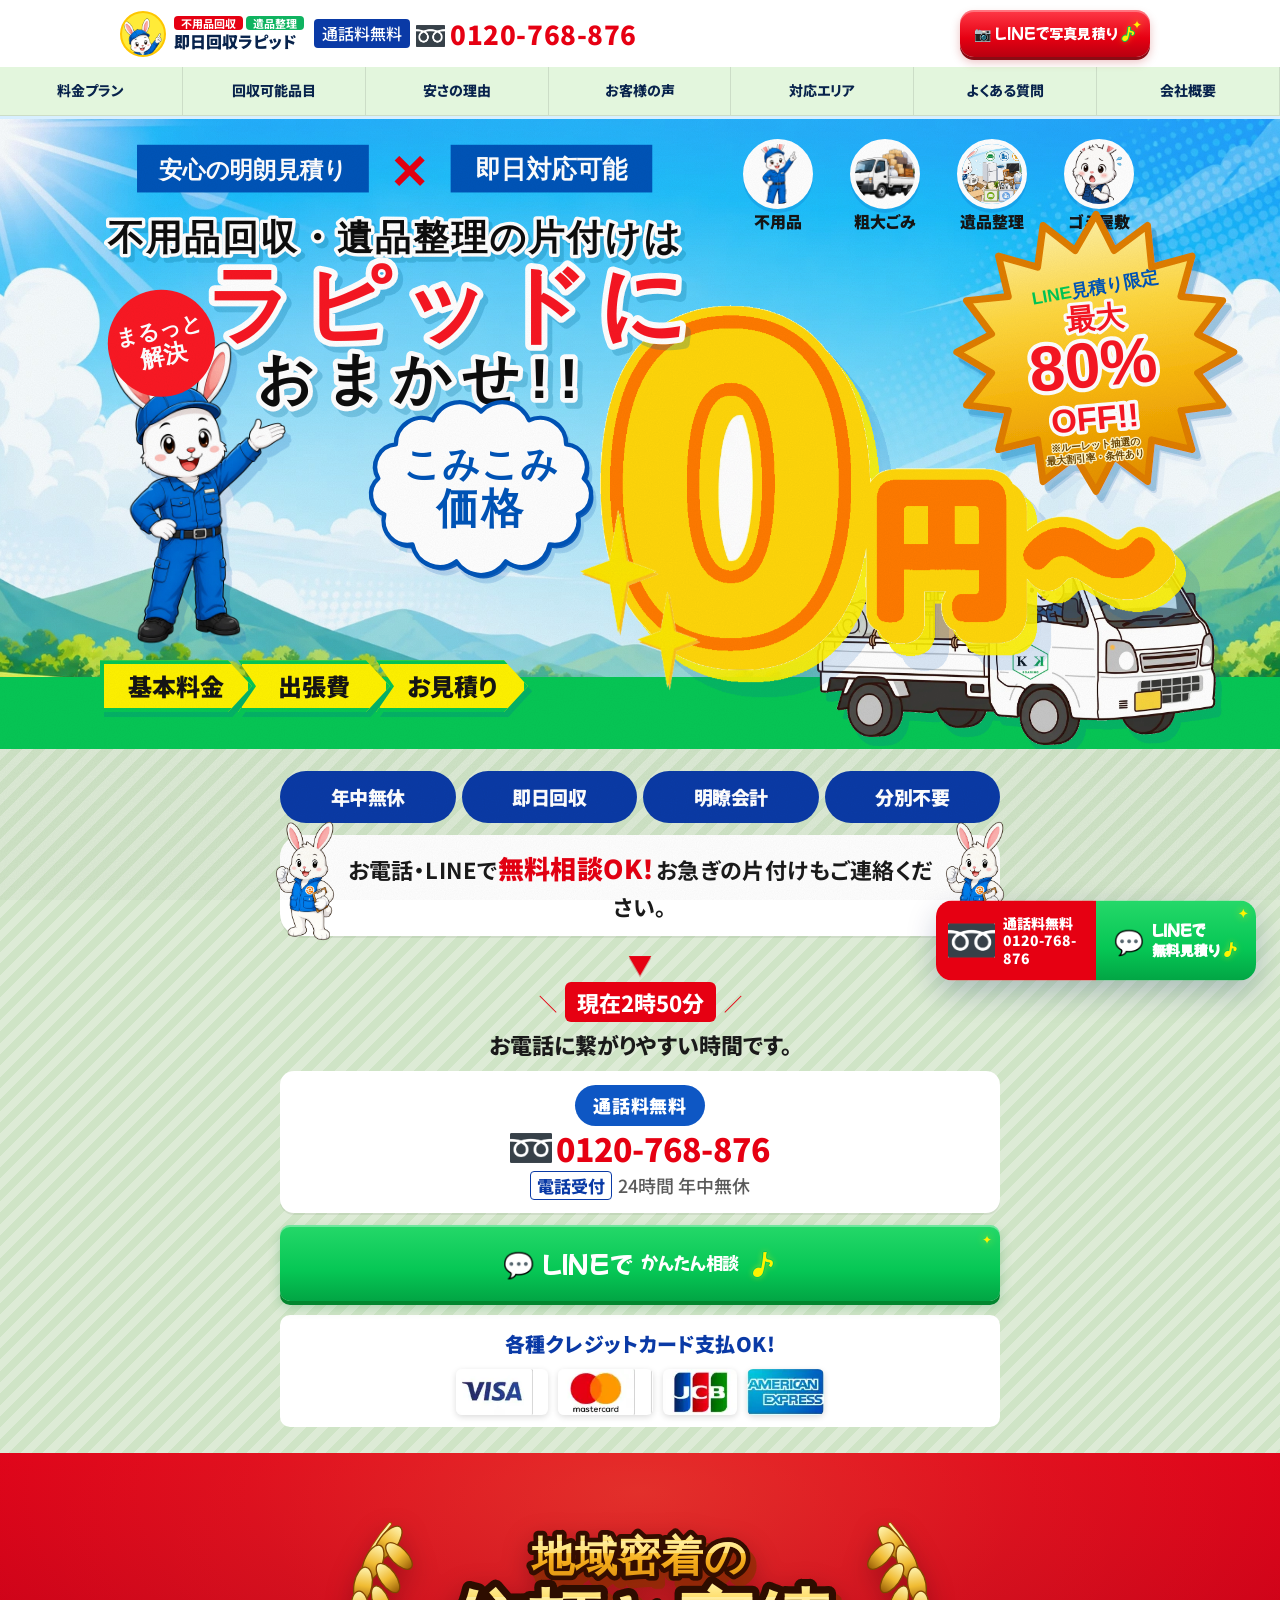
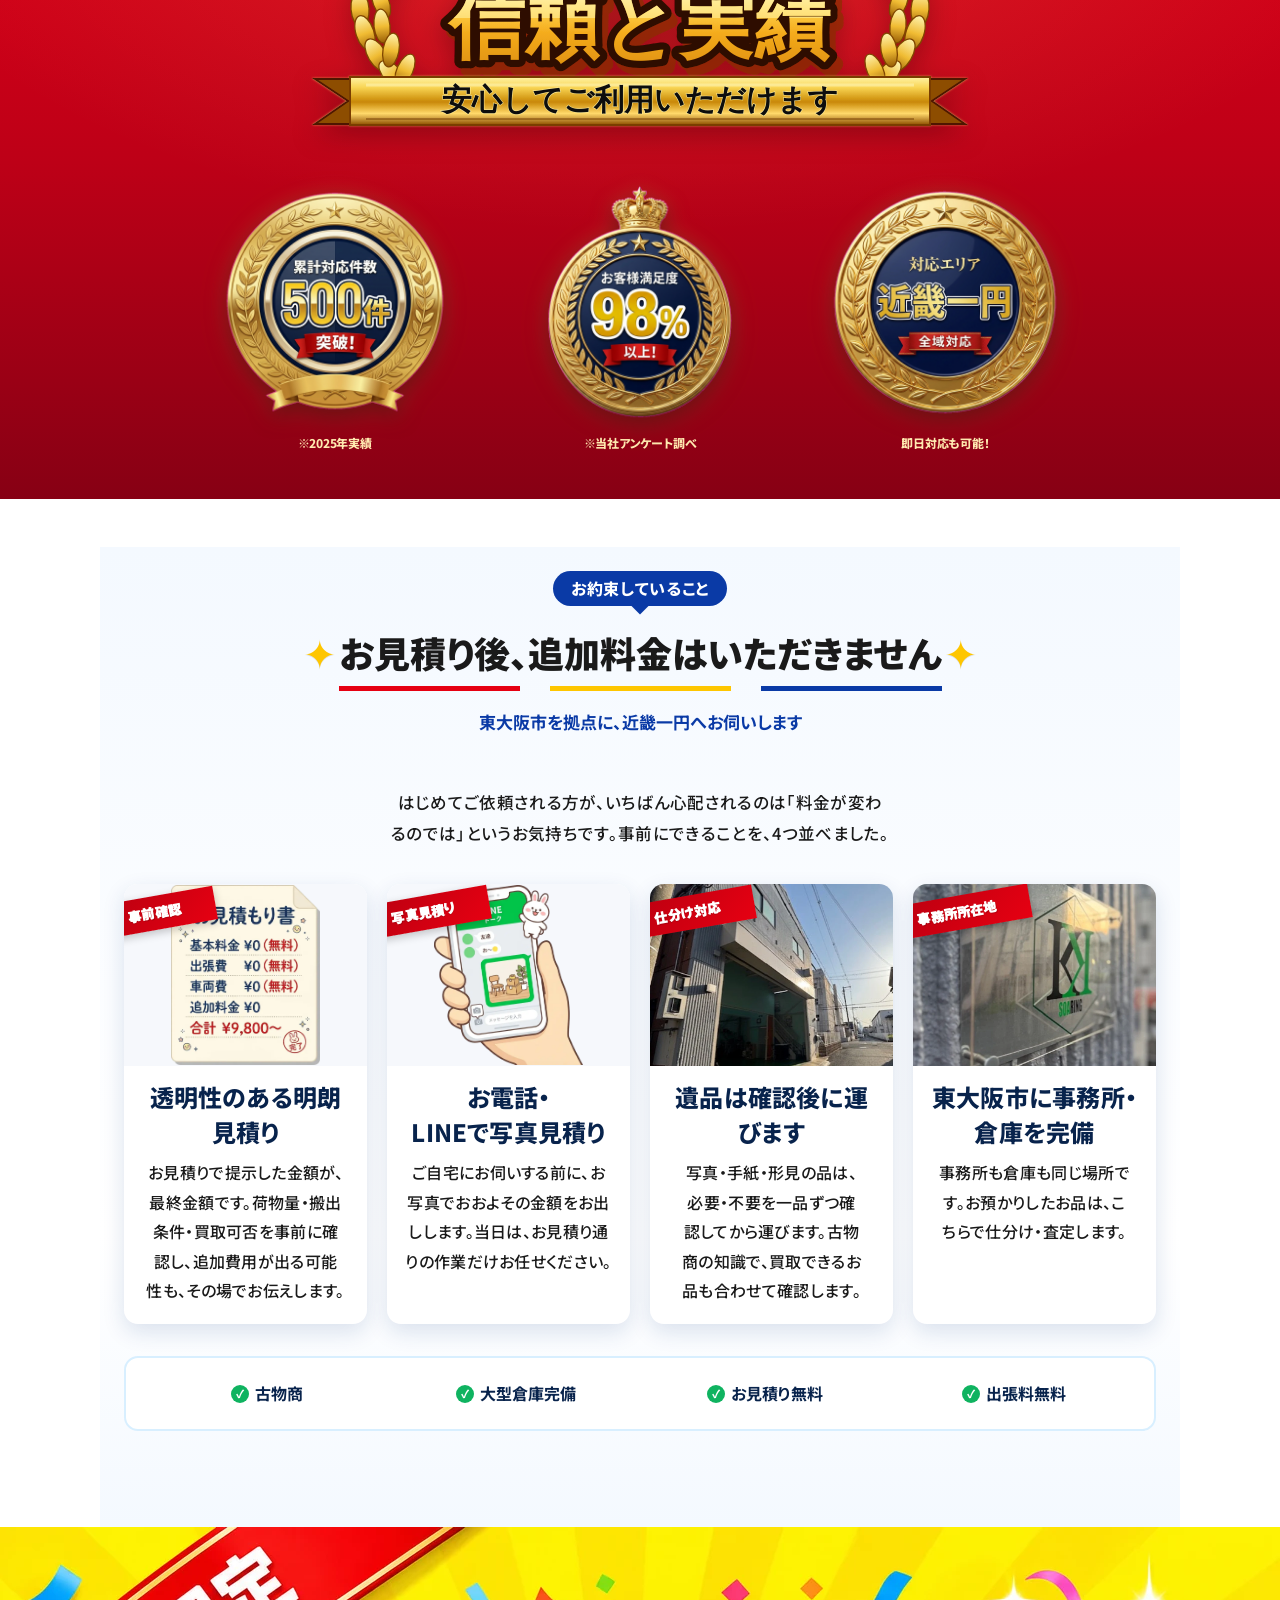
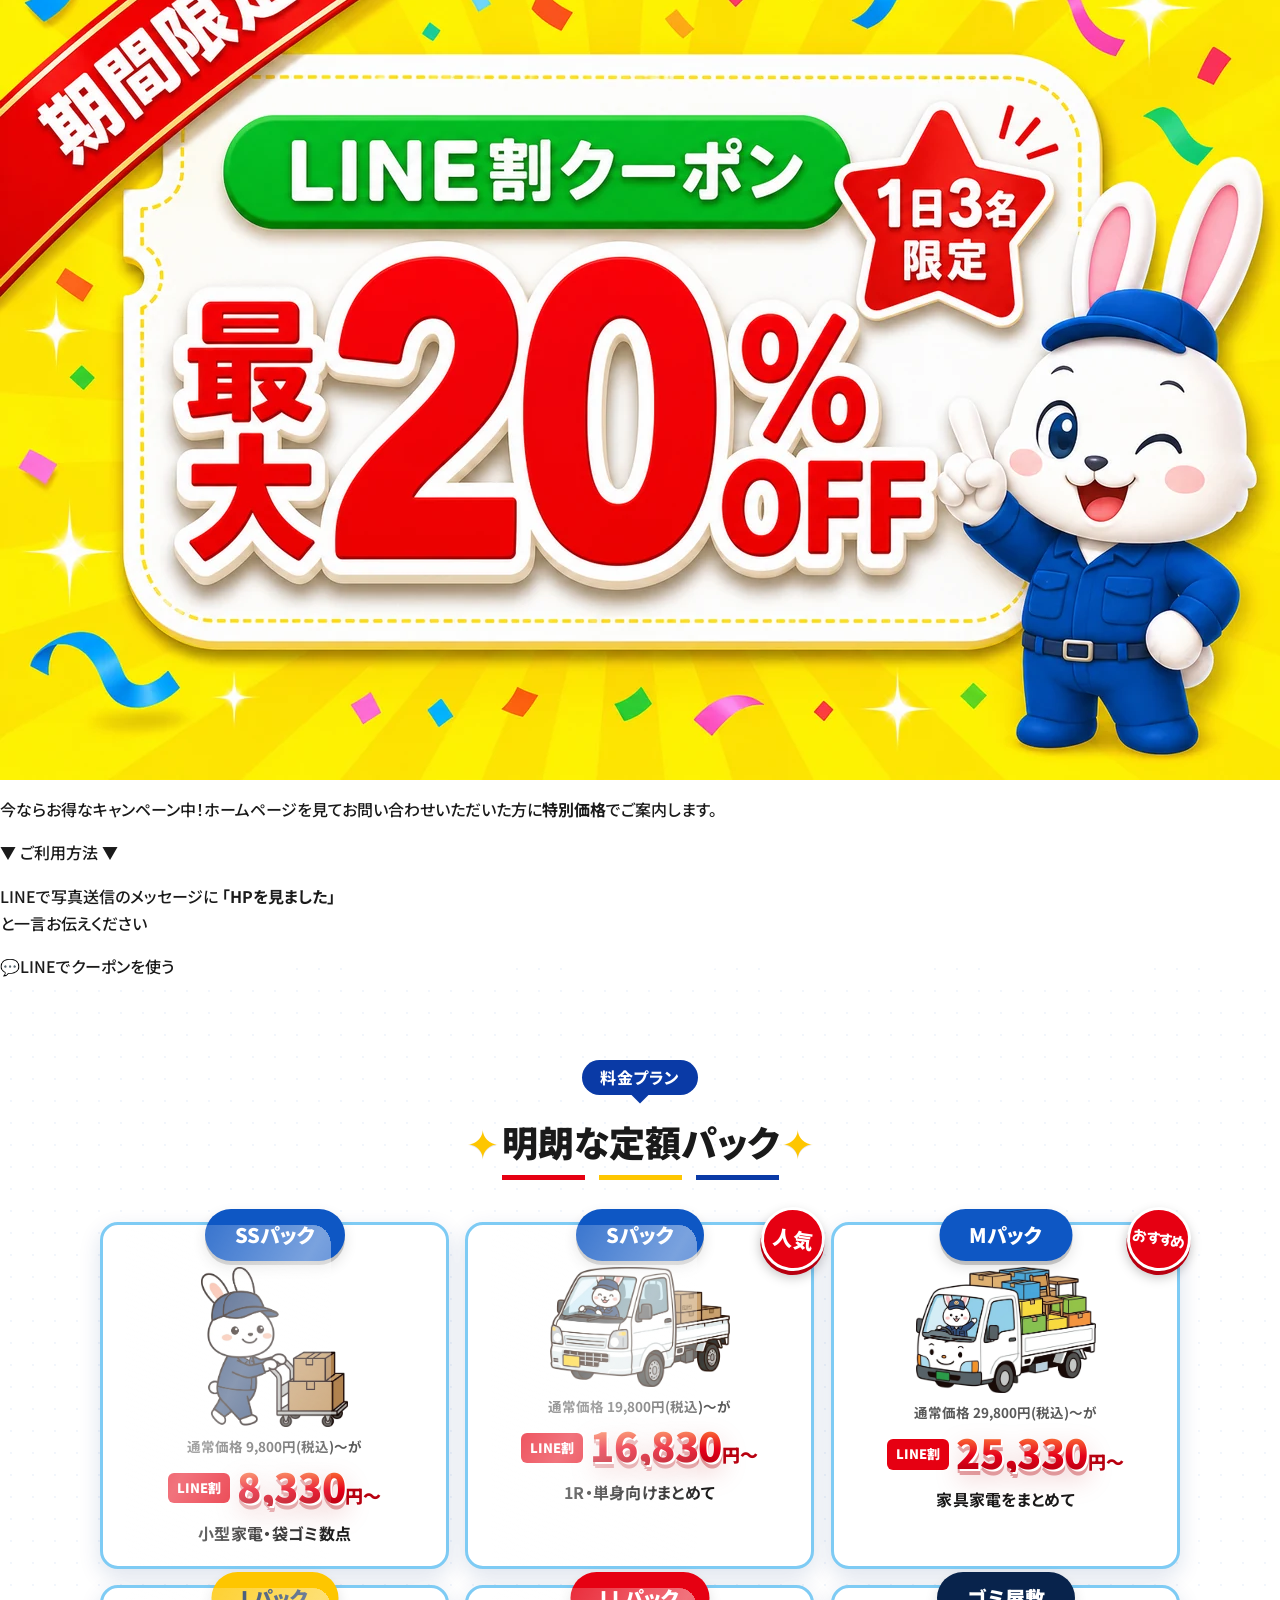
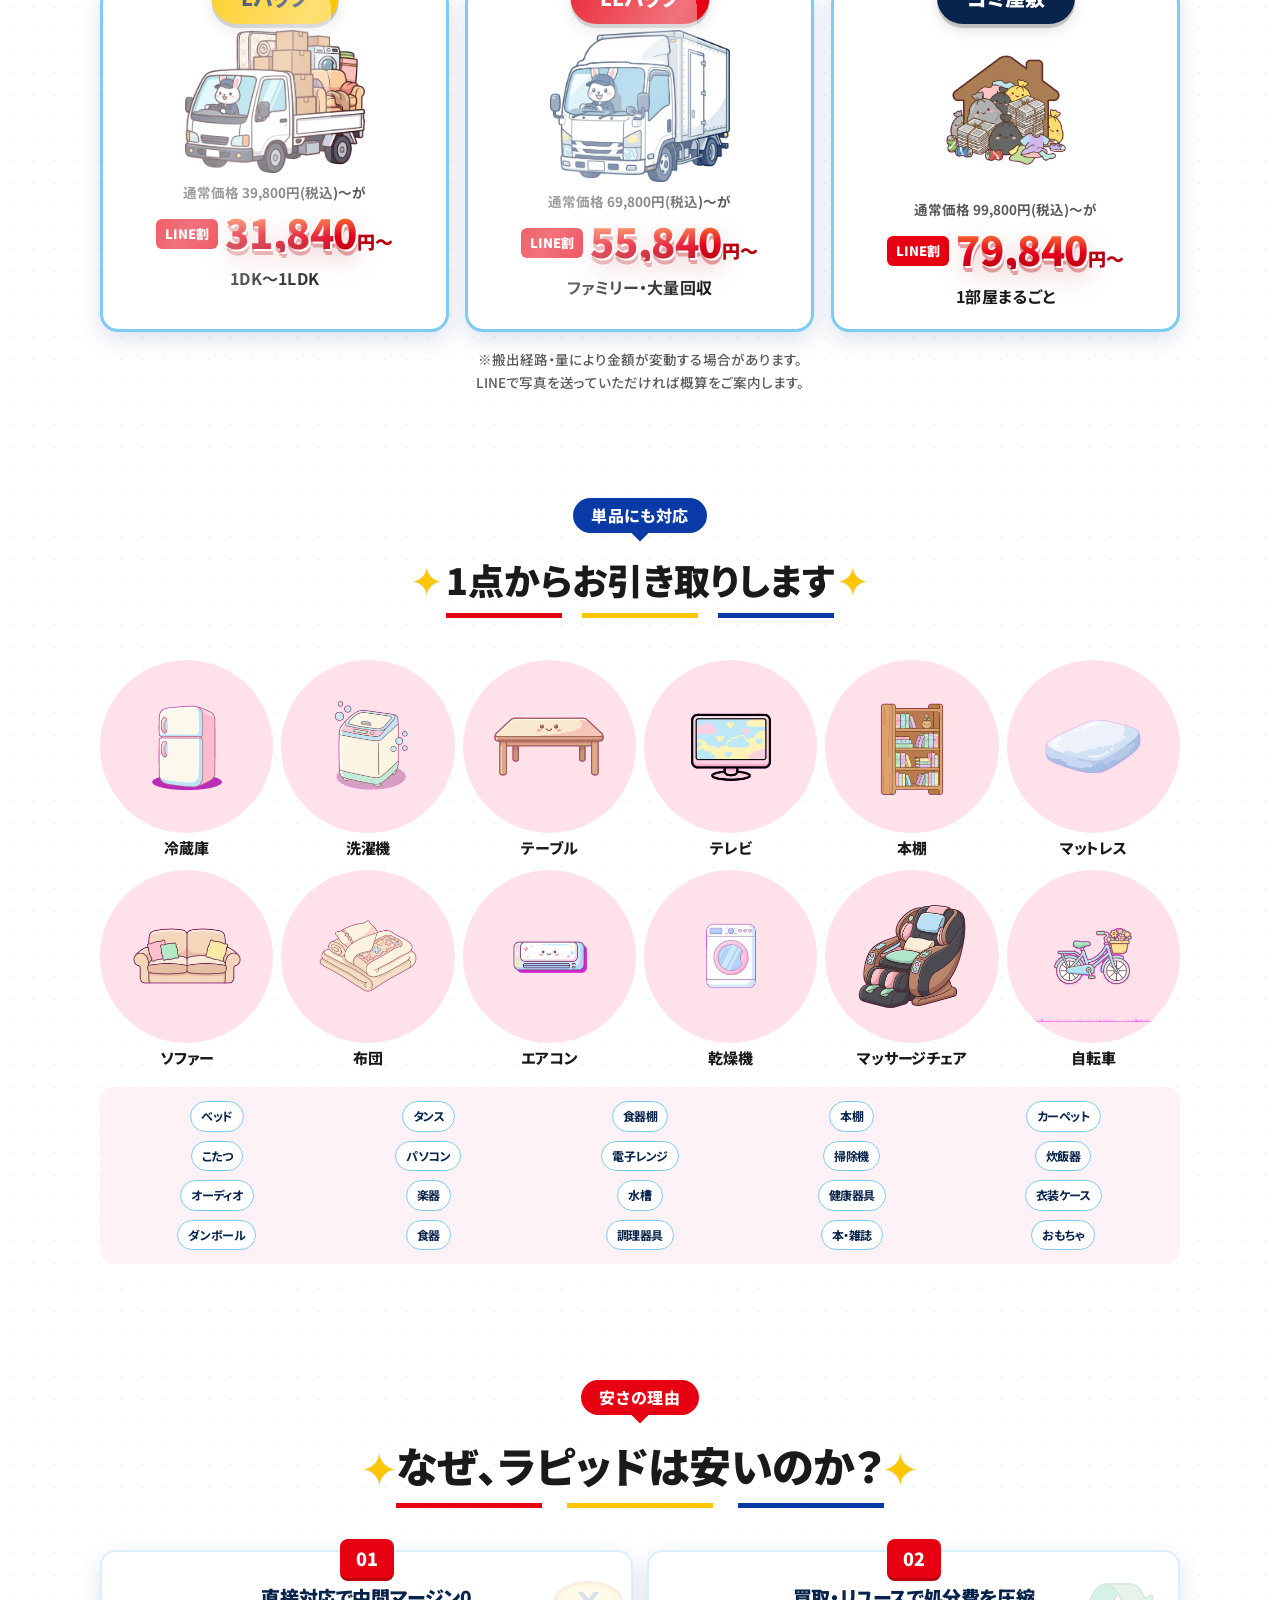
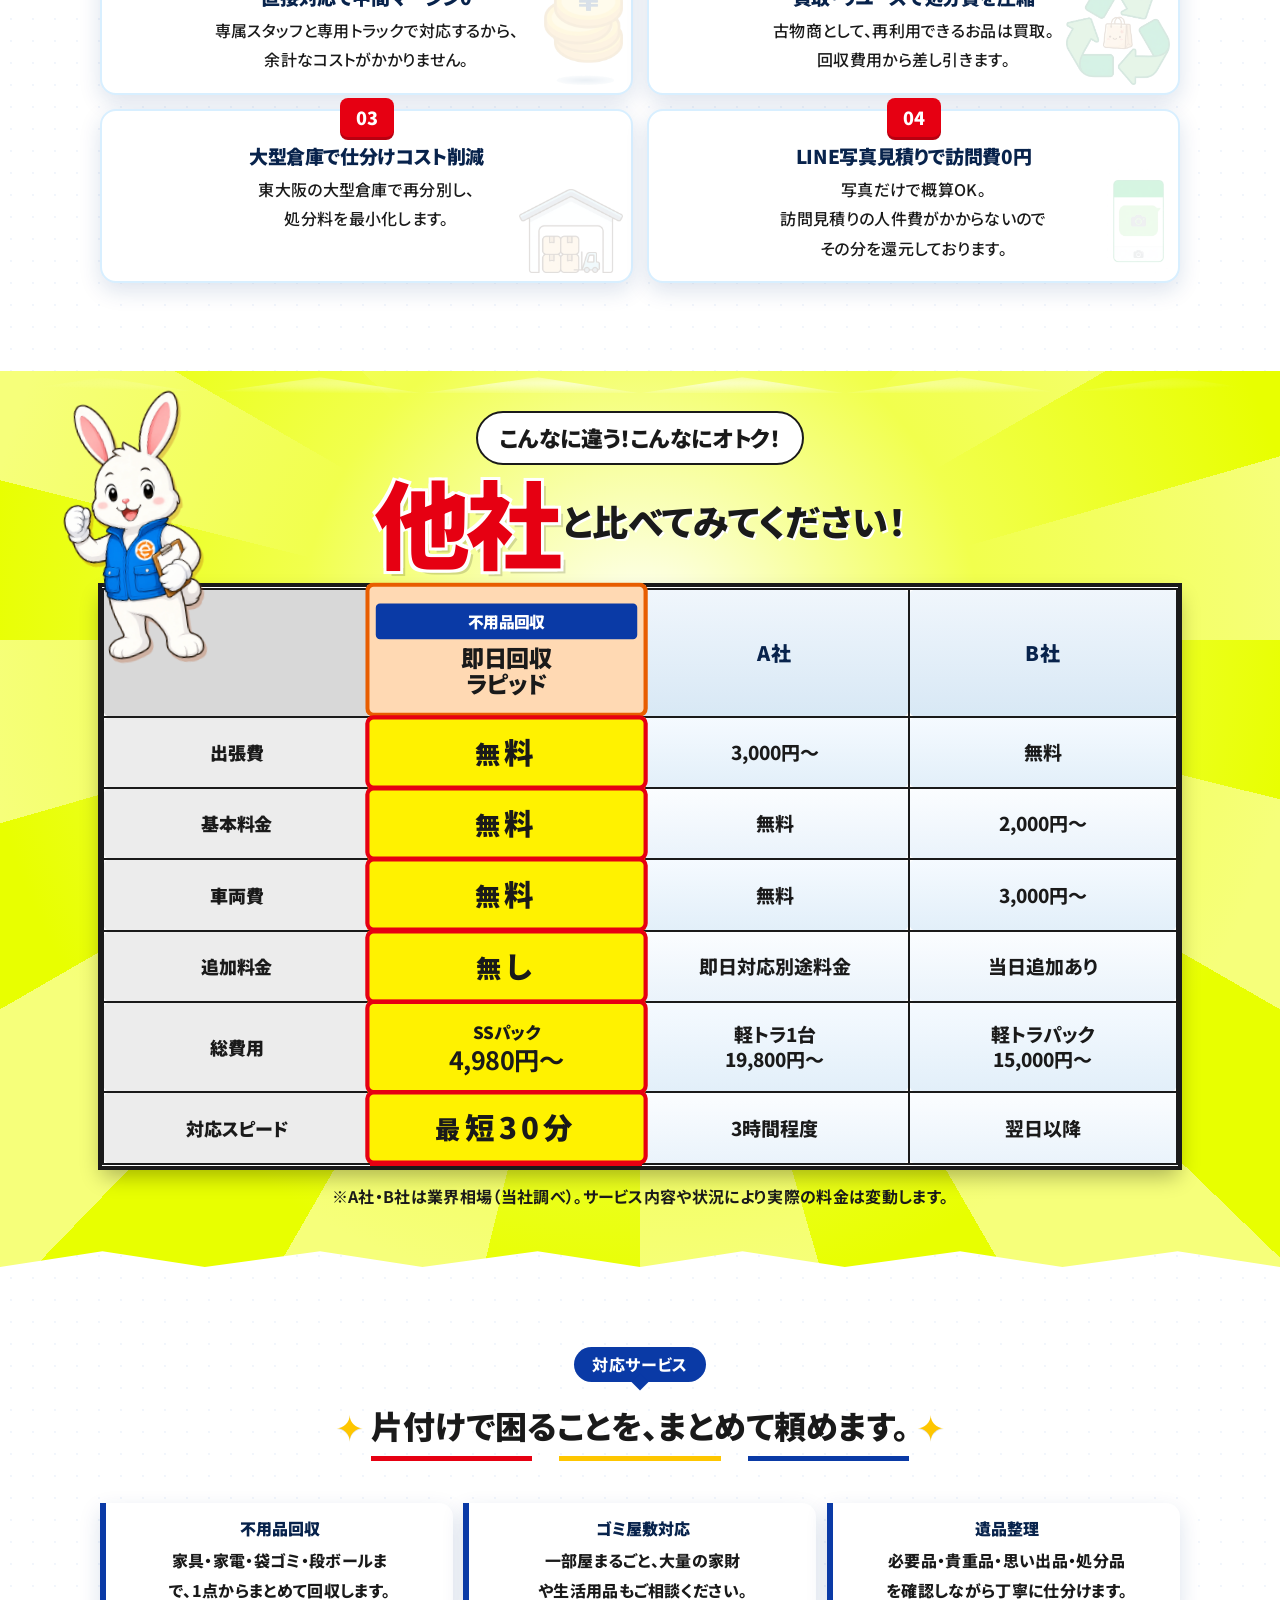
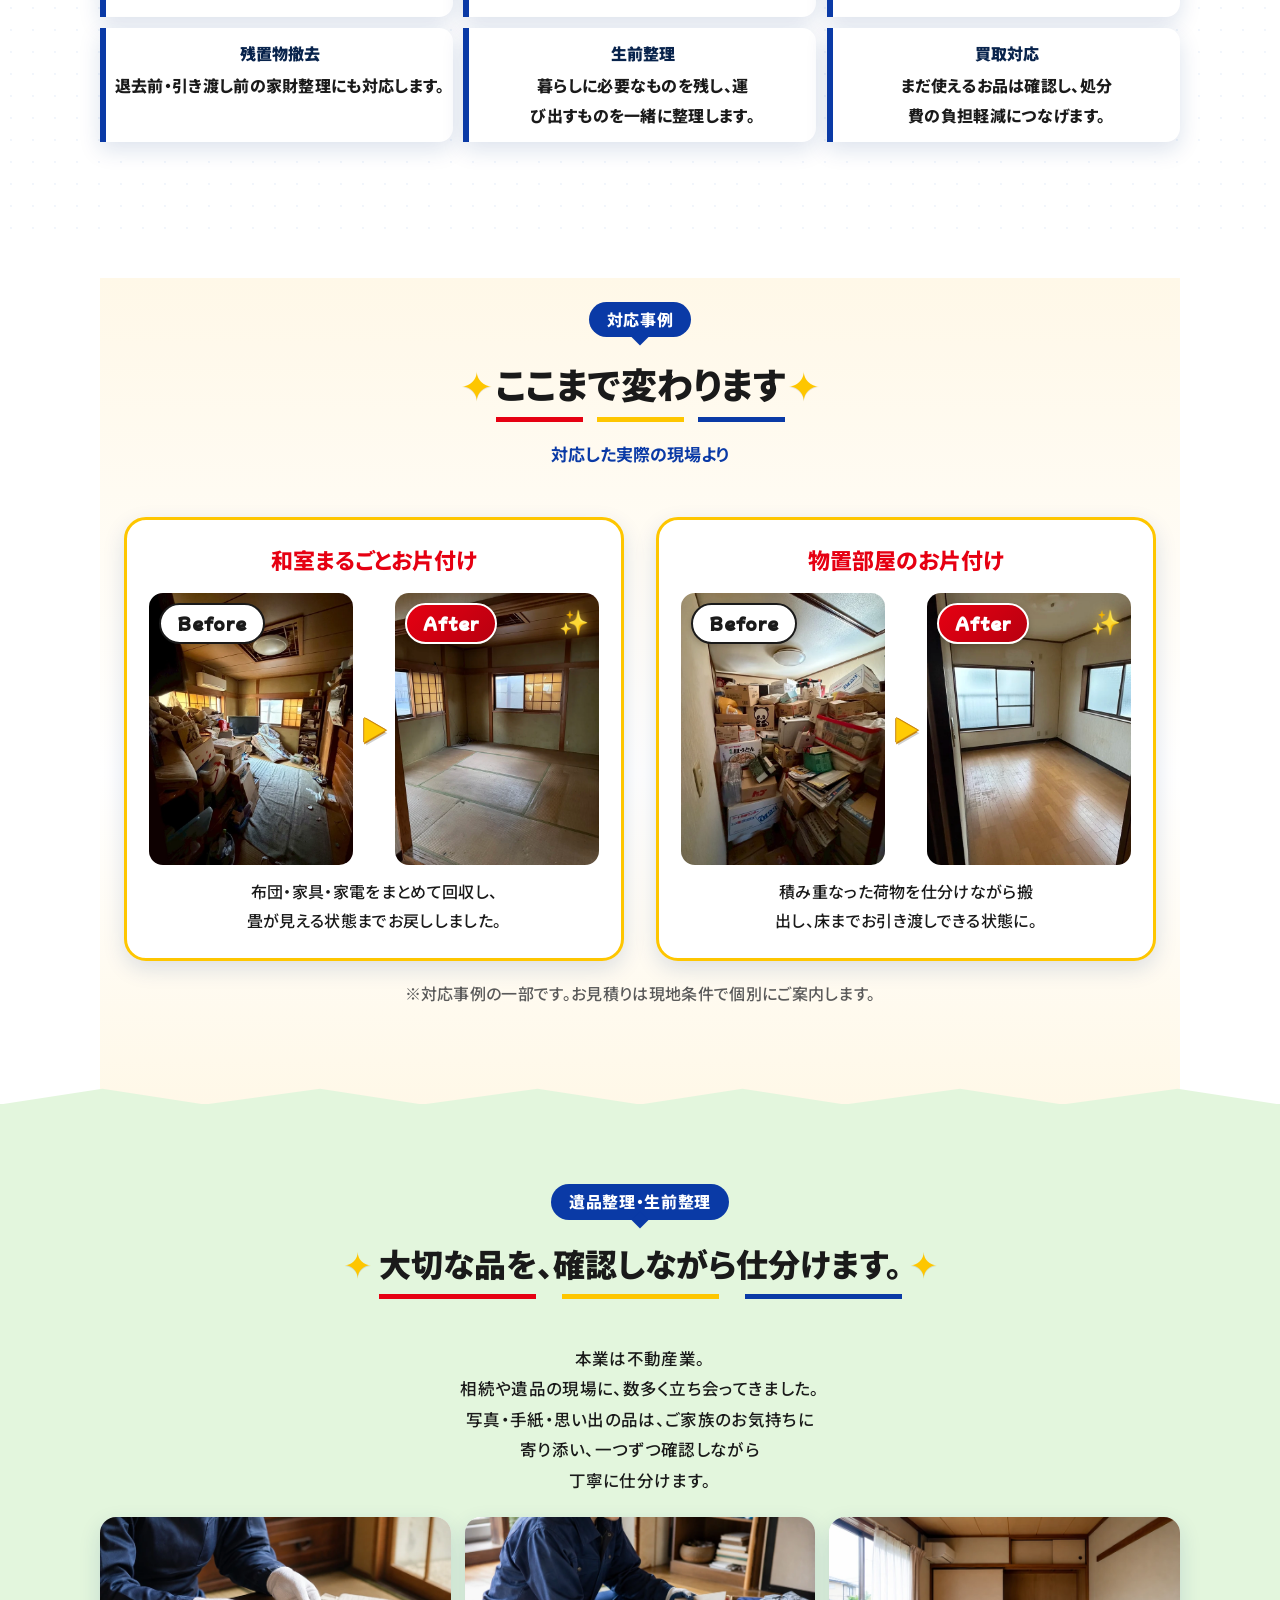
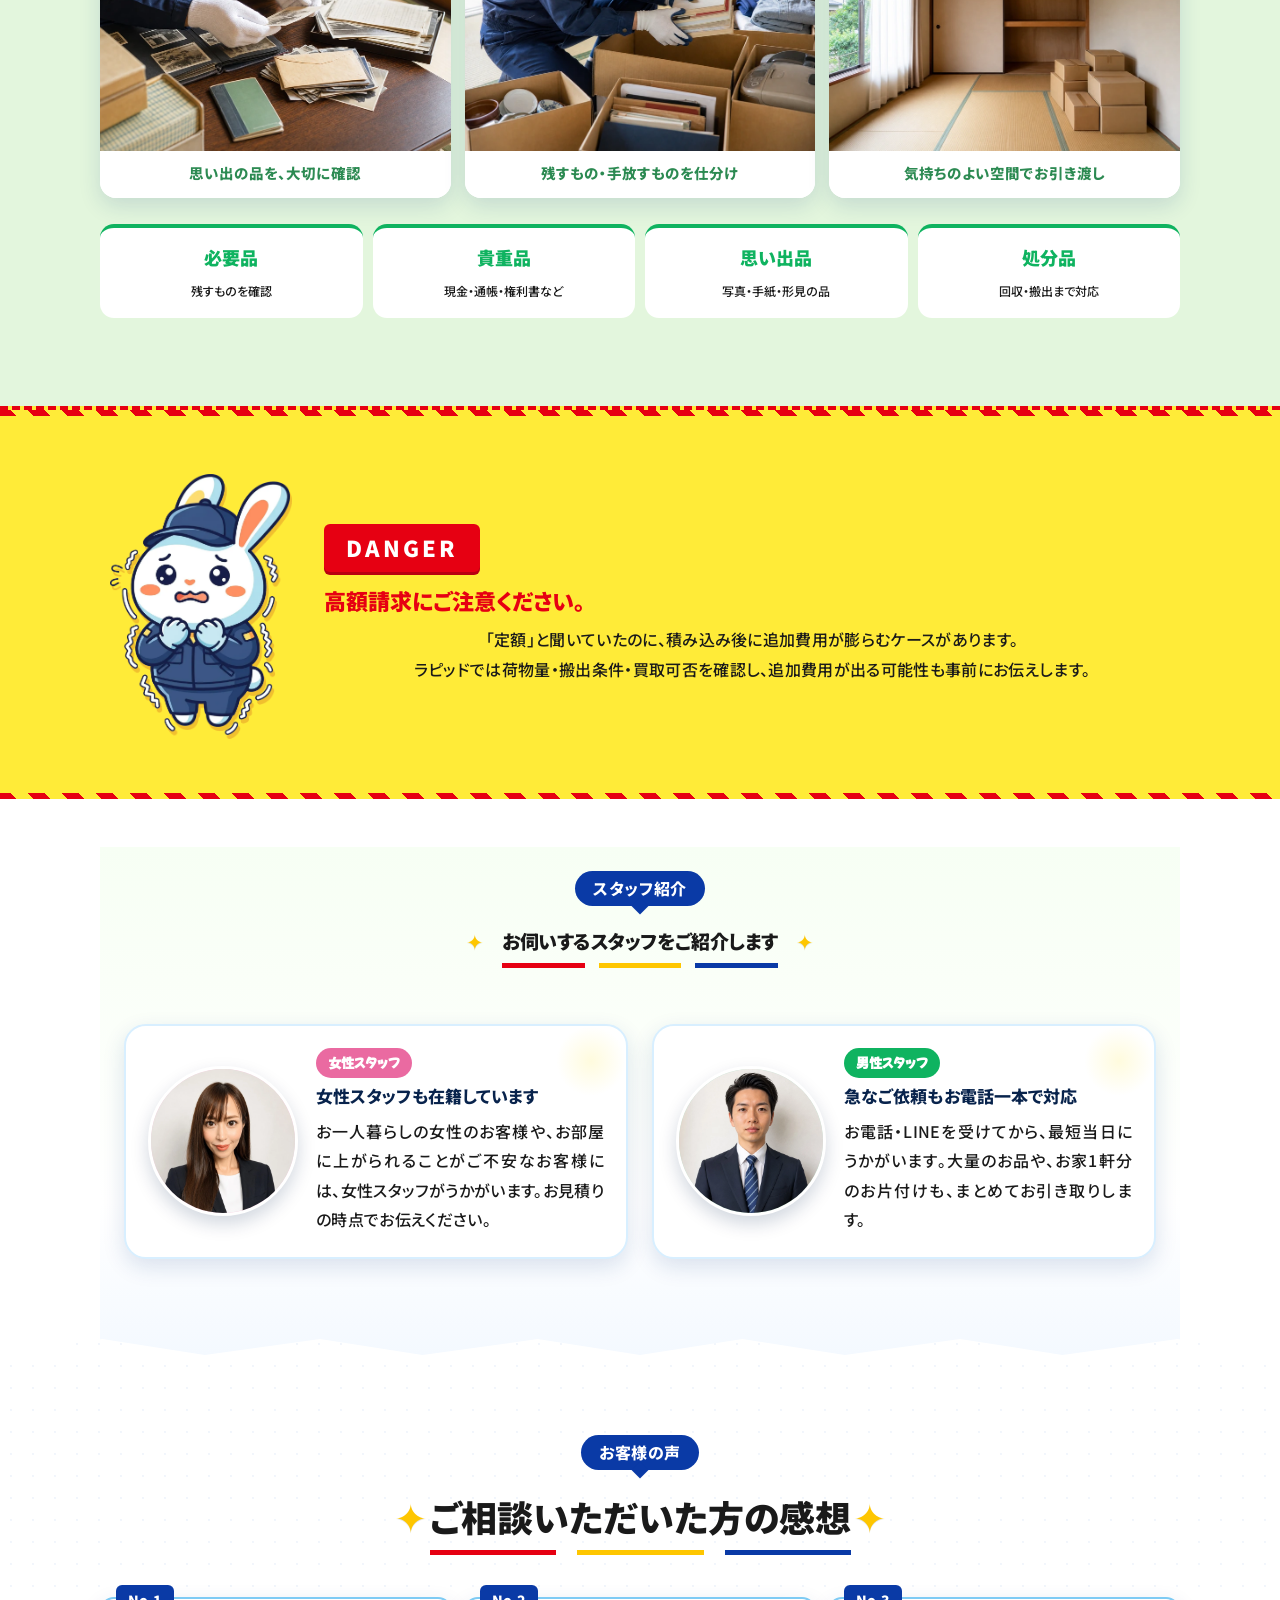
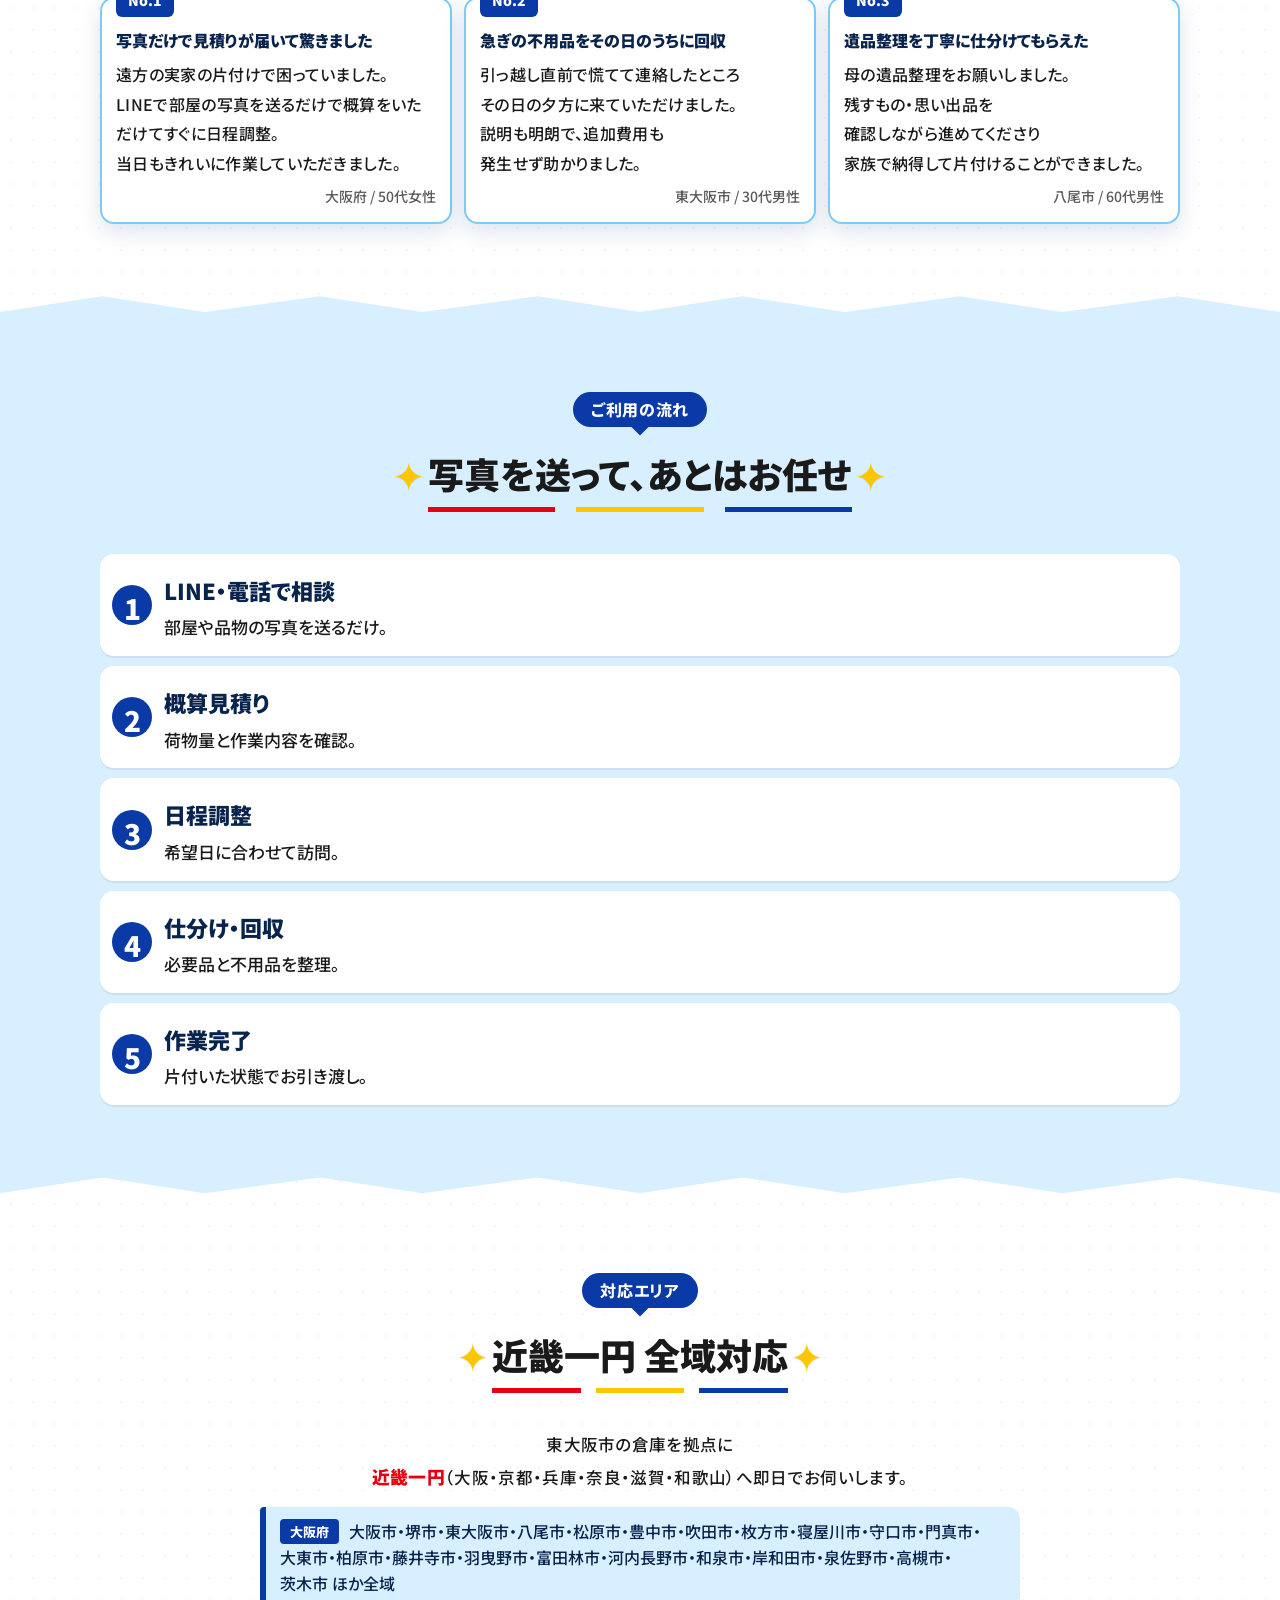
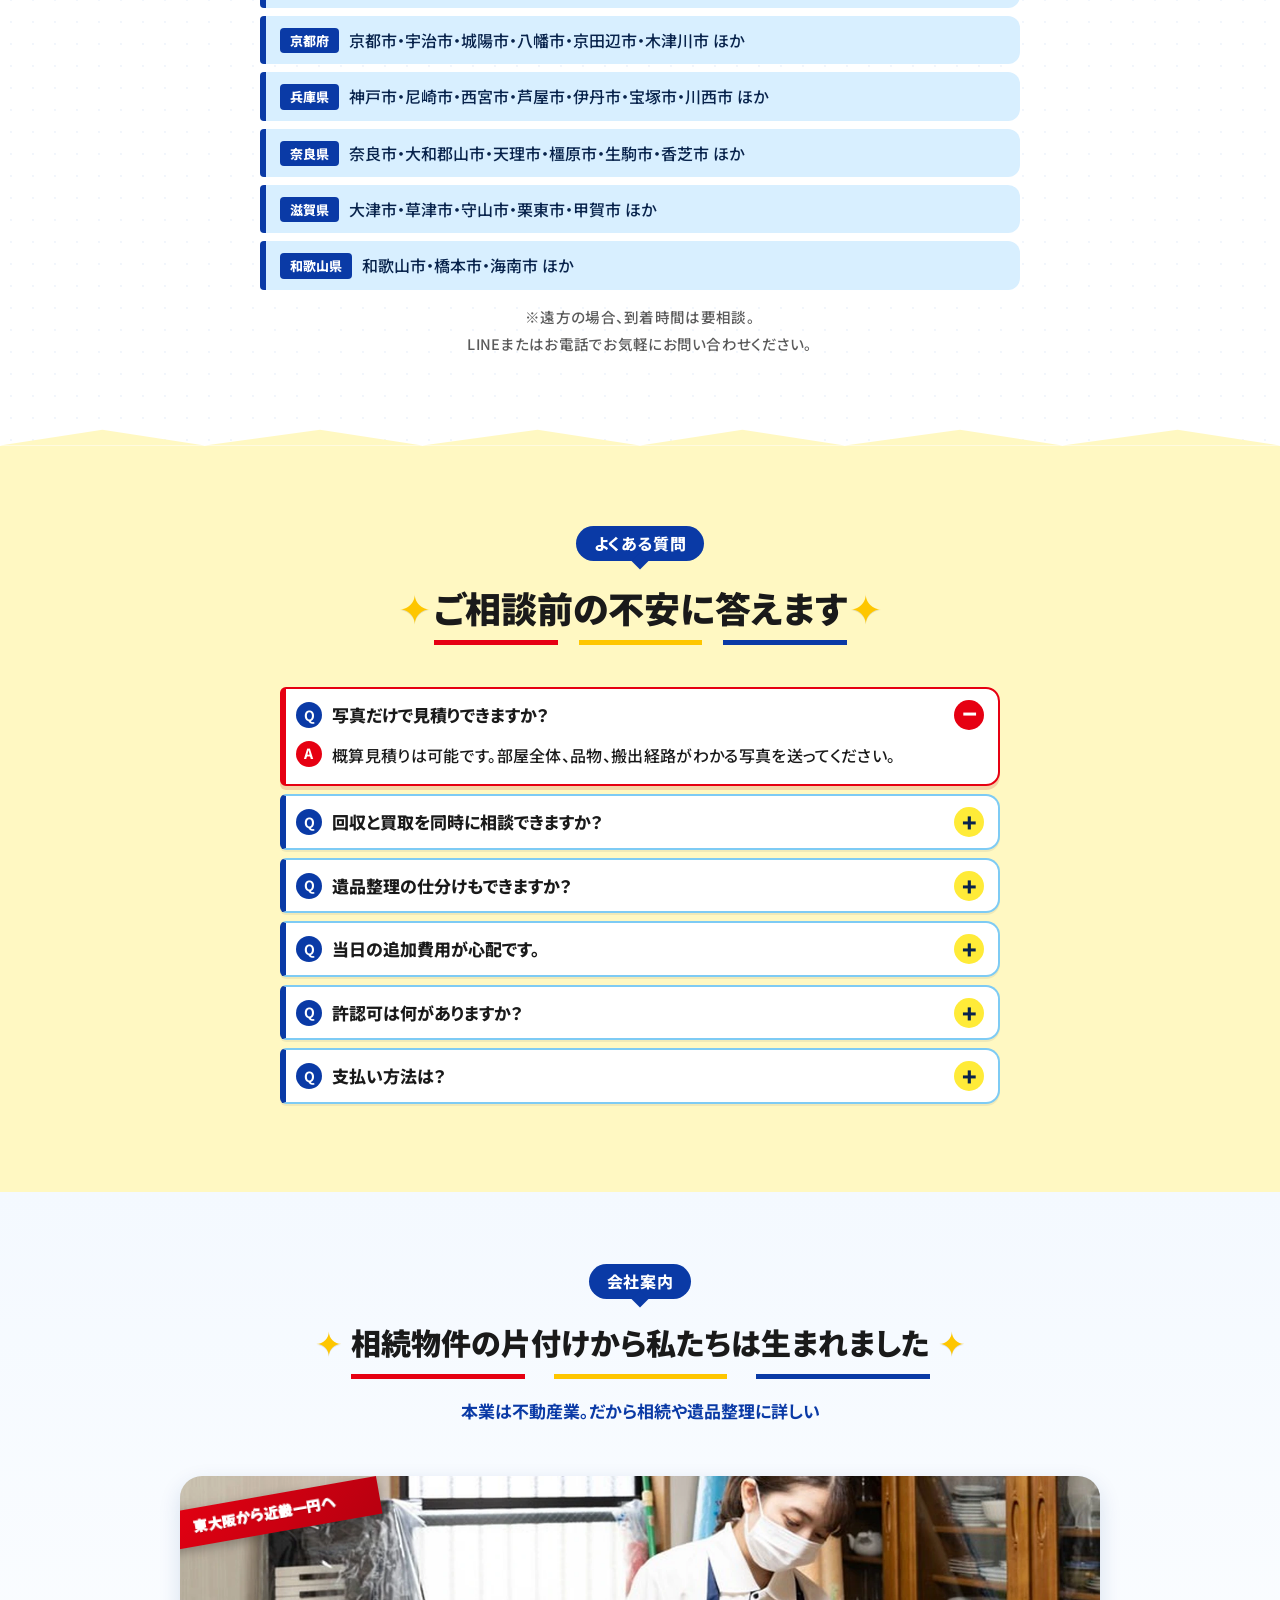
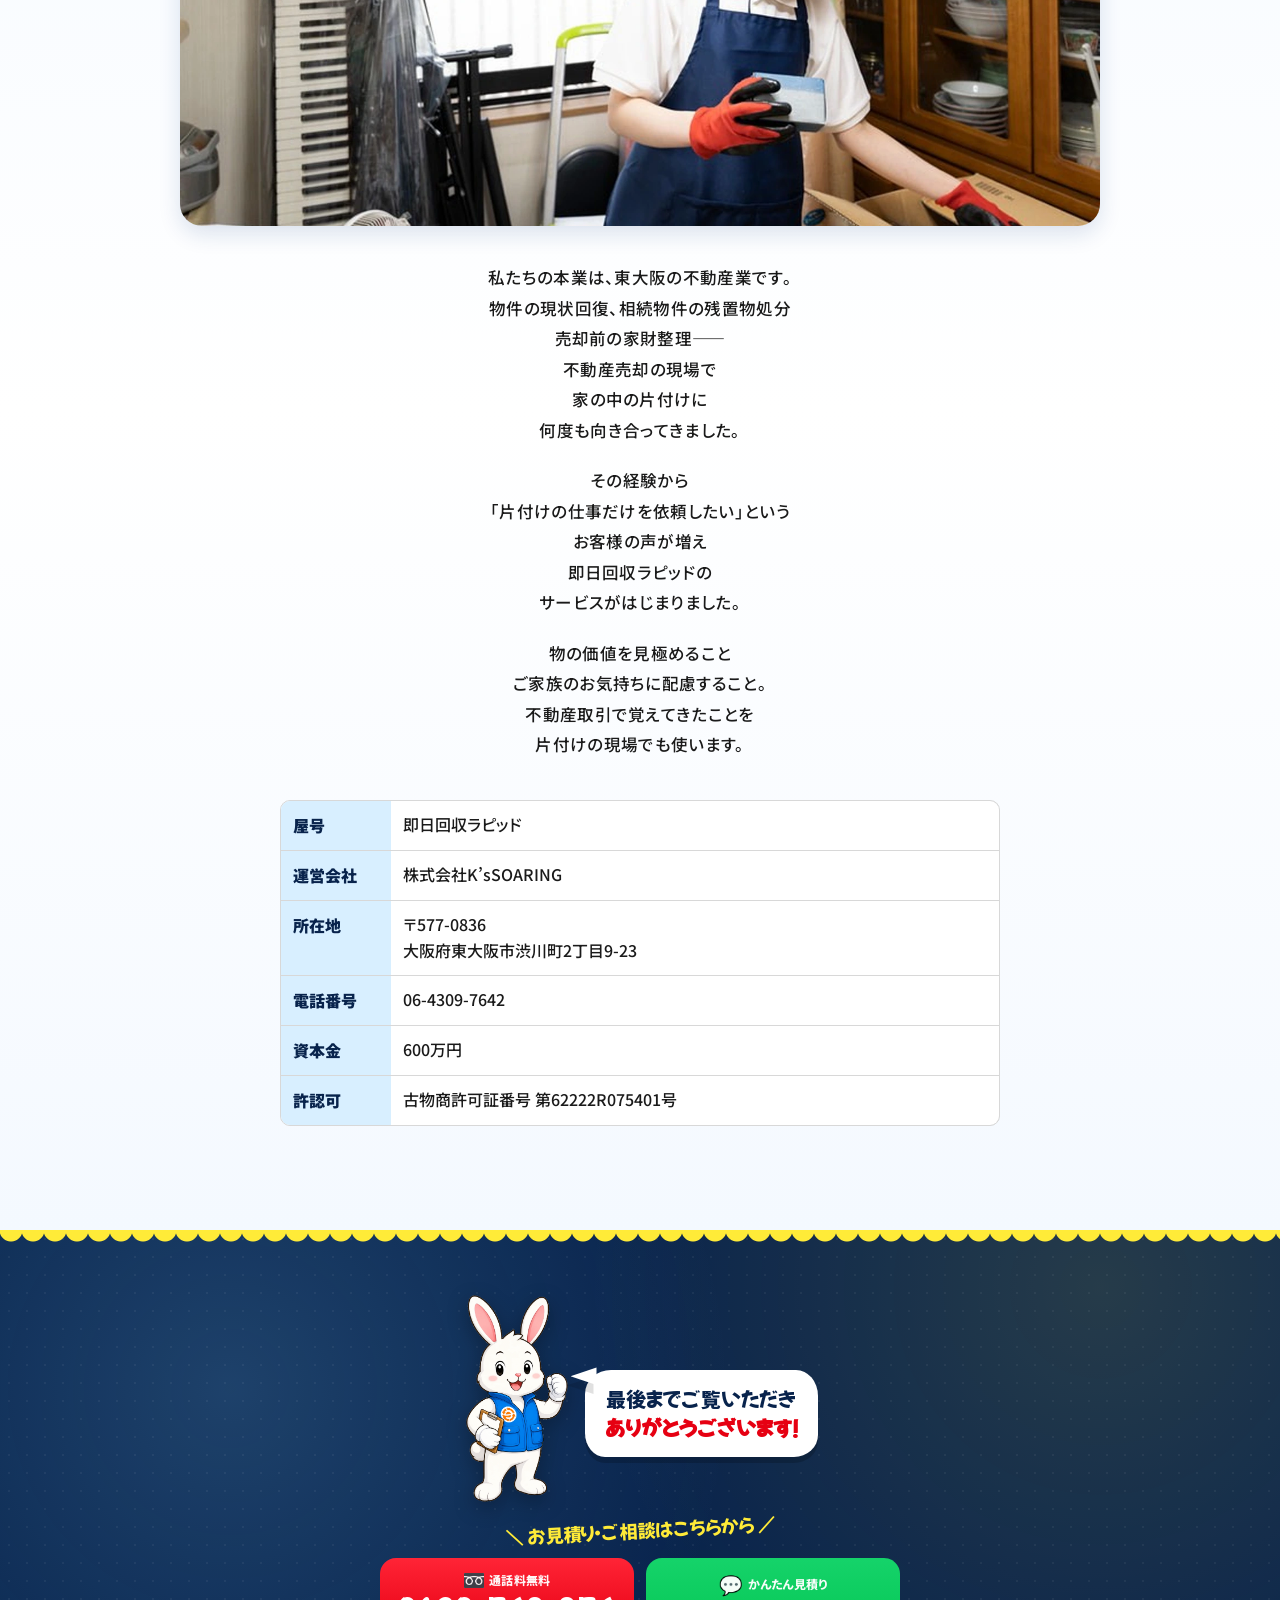
==== commit da2f6bc1: "Google広告コンバージョンタグを追加" ====
--- a/index.html
+++ b/index.html
@@ -3,128 +3,19 @@
 <head>
   <meta charset="UTF-8">
   <meta name="viewport" content="width=device-width, initial-scale=1.0, maximum-scale=5.0, minimum-scale=1.0, viewport-fit=cover">
-  <title>不用品回収・遺品整理 大阪・東大阪｜即日回収ラピッド【即日対応・基本料0円】</title>
-  <meta name="description" content="大阪・東大阪を拠点に近畿一円対応の不用品回収・遺品整理「即日回収ラピッド」。LINEで写真を送るだけの無料見積り、基本料金・出張費・お見積り0円。粗大ごみ・ゴミ屋敷・生前整理・残置物撤去まで古物商が丁寧に対応します。">
-  <link rel="canonical" href="https://www.sokujitu-kaishu.com/">
-  <meta name="robots" content="index, follow, max-image-preview:large, max-snippet:-1">
-  <meta name="theme-color" content="#e60012">
-  <meta name="format-detection" content="telephone=yes">
-  <!-- 地域SEO -->
-  <meta name="geo.region" content="JP-27">
-  <meta name="geo.placename" content="大阪府東大阪市">
-  <!-- OGP / SNSシェア用 -->
-  <meta property="og:type" content="website">
-  <meta property="og:site_name" content="即日回収ラピッド">
-  <meta property="og:title" content="不用品回収・遺品整理 大阪・東大阪｜即日回収ラピッド">
-  <meta property="og:description" content="近畿一円対応。LINEで写真を送るだけ無料見積り、基本料金・出張費・お見積り0円。粗大ごみ・ゴミ屋敷・遺品整理まで即日対応。">
-  <meta property="og:url" content="https://www.sokujitu-kaishu.com/">
-  <meta property="og:image" content="https://www.sokujitu-kaishu.com/assets/c-pattern/parts/company/hero-truck.webp">
-  <meta property="og:locale" content="ja_JP">
-  <meta name="twitter:card" content="summary_large_image">
-  <meta name="twitter:title" content="不用品回収・遺品整理 大阪・東大阪｜即日回収ラピッド">
-  <meta name="twitter:description" content="近畿一円対応。LINEで写真を送るだけ無料見積り、基本料金0円。粗大ごみ・ゴミ屋敷・遺品整理まで即日対応。">
-  <meta name="twitter:image" content="https://www.sokujitu-kaishu.com/assets/c-pattern/parts/company/hero-truck.webp">
-  <!-- ファビコン -->
-  <link rel="icon" type="image/webp" href="assets/b-pattern/generated/parts/rabbit-face-icon.webp">
-  <link rel="apple-touch-icon" href="assets/b-pattern/generated/parts/rabbit-face-icon.webp">
+  <title>即日回収ラピッド | 大阪の不用品回収・粗大ごみ片付け・遺品整理</title>
+  <meta name="description" content="近畿一円全域対応の即日回収ラピッド。LINEで写真を送るだけ無料見積り、基本料金・出張費・お見積り0円。不用品回収・粗大ごみ・ゴミ屋敷・遺品整理まで。">
   <link rel="preconnect" href="https://fonts.googleapis.com">
   <link rel="preconnect" href="https://fonts.gstatic.com" crossorigin>
   <link href="https://fonts.googleapis.com/css2?family=Noto+Sans+JP:wght@500;700;800;900&family=Mochiy+Pop+One&family=Bowlby+One&family=Reggae+One&display=swap" rel="stylesheet">
-  <link rel="stylesheet" href="styles.css?v=20260702-clock24">
-  <!-- 構造化データ：LocalBusiness / Organization / WebSite / FAQ -->
-  <script type="application/ld+json">
-  {
-    "@context": "https://schema.org",
-    "@graph": [
-      {
-        "@type": "Organization",
-        "@id": "https://www.sokujitu-kaishu.com/#organization",
-        "name": "株式会社K's SOARING",
-        "url": "https://www.sokujitu-kaishu.com/",
-        "logo": "https://www.sokujitu-kaishu.com/assets/b-pattern/generated/parts/rabbit-face-icon.webp",
-        "telephone": "+81-6-4309-7642",
-        "address": {
-          "@type": "PostalAddress",
-          "postalCode": "577-0836",
-          "addressRegion": "大阪府",
-          "addressLocality": "東大阪市",
-          "streetAddress": "渋川町2丁目9-23",
-          "addressCountry": "JP"
-        }
-      },
-      {
-        "@type": "LocalBusiness",
-        "@id": "https://www.sokujitu-kaishu.com/#business",
-        "name": "即日回収ラピッド",
-        "description": "大阪・東大阪を拠点に近畿一円対応の不用品回収・粗大ごみ・ゴミ屋敷片付け・遺品整理・生前整理・残置物撤去。古物商許可取得。",
-        "image": "https://www.sokujitu-kaishu.com/assets/c-pattern/parts/company/hero-truck.webp",
-        "url": "https://www.sokujitu-kaishu.com/",
-        "telephone": "+81-120-768-876",
-        "parentOrganization": { "@id": "https://www.sokujitu-kaishu.com/#organization" },
-        "priceRange": "¥4,980〜",
-        "currenciesAccepted": "JPY",
-        "paymentAccepted": "現金, クレジットカード（VISA, JCB, Mastercard, American Express, Diners Club）",
-        "address": {
-          "@type": "PostalAddress",
-          "postalCode": "577-0836",
-          "addressRegion": "大阪府",
-          "addressLocality": "東大阪市",
-          "streetAddress": "渋川町2丁目9-23",
-          "addressCountry": "JP"
-        },
-        "areaServed": [
-          { "@type": "AdministrativeArea", "name": "大阪府" },
-          { "@type": "AdministrativeArea", "name": "京都府" },
-          { "@type": "AdministrativeArea", "name": "兵庫県" },
-          { "@type": "AdministrativeArea", "name": "奈良県" },
-          { "@type": "AdministrativeArea", "name": "滋賀県" },
-          { "@type": "AdministrativeArea", "name": "和歌山県" }
-        ],
-        "openingHoursSpecification": [
-          {
-            "@type": "OpeningHoursSpecification",
-            "dayOfWeek": ["Monday","Tuesday","Wednesday","Thursday","Friday","Saturday","Sunday"],
-            "opens": "00:00",
-            "closes": "23:59"
-          }
-        ],
-        "sameAs": ["https://lin.ee/Uze6YTx"],
-        "hasOfferCatalog": {
-          "@type": "OfferCatalog",
-          "name": "回収・整理サービス",
-          "itemListElement": [
-            { "@type": "Offer", "itemOffered": { "@type": "Service", "name": "不用品回収" } },
-            { "@type": "Offer", "itemOffered": { "@type": "Service", "name": "粗大ごみ回収" } },
-            { "@type": "Offer", "itemOffered": { "@type": "Service", "name": "ゴミ屋敷の片付け" } },
-            { "@type": "Offer", "itemOffered": { "@type": "Service", "name": "遺品整理" } },
-            { "@type": "Offer", "itemOffered": { "@type": "Service", "name": "生前整理" } },
-            { "@type": "Offer", "itemOffered": { "@type": "Service", "name": "残置物撤去" } },
-            { "@type": "Offer", "itemOffered": { "@type": "Service", "name": "不用品買取" } }
-          ]
-        }
-      },
-      {
-        "@type": "WebSite",
-        "@id": "https://www.sokujitu-kaishu.com/#website",
-        "url": "https://www.sokujitu-kaishu.com/",
-        "name": "即日回収ラピッド",
-        "inLanguage": "ja",
-        "publisher": { "@id": "https://www.sokujitu-kaishu.com/#organization" }
-      },
-      {
-        "@type": "FAQPage",
-        "@id": "https://www.sokujitu-kaishu.com/#faq",
-        "mainEntity": [
-          { "@type": "Question", "name": "写真だけで見積りできますか？", "acceptedAnswer": { "@type": "Answer", "text": "概算見積りは可能です。部屋全体、品物、搬出経路がわかる写真を送ってください。" } },
-          { "@type": "Question", "name": "回収と買取を同時に相談できますか？", "acceptedAnswer": { "@type": "Answer", "text": "はい。回収したいお品の中に価値が残るものがあれば、処分費を抑える材料として確認します。" } },
-          { "@type": "Question", "name": "遺品整理の仕分けもできますか？", "acceptedAnswer": { "@type": "Answer", "text": "必要品・貴重品・思い出品・処分品に分けながら進めます。" } },
-          { "@type": "Question", "name": "当日の追加費用が心配です。", "acceptedAnswer": { "@type": "Answer", "text": "事前に荷物量・搬出条件を確認し、追加費用が発生する可能性も先にお伝えしてから作業に入ります。" } },
-          { "@type": "Question", "name": "許認可は何がありますか？", "acceptedAnswer": { "@type": "Answer", "text": "古物商許可を取得しています。" } },
-          { "@type": "Question", "name": "支払い方法は？", "acceptedAnswer": { "@type": "Answer", "text": "現金のほか、各種クレジットカード（VISA / JCB / Mastercard / AMEX / Diners）に対応しています。" } }
-        ]
-      }
-    ]
-  }
+  <link rel="stylesheet" href="styles.css?v=20260615-consolidate">
+  <!-- Google Ads: site-wide base tag. No customer data is passed from this page. -->
+  <script async src="https://www.googletagmanager.com/gtag/js?id=AW-18262130937"></script>
+  <script>
+    window.dataLayer = window.dataLayer || [];
+    function gtag(){dataLayer.push(arguments);}
+    gtag('js', new Date());
+    gtag('config', 'AW-18262130937');
   </script>
 </head>
 <body>
@@ -180,7 +71,6 @@
       </div>
       <h1 class="hero-copy">
         <img src="assets/b-pattern/generated/parts/hero-copy-rapid.svg?v=20260604-text2x" alt="安心の明朗見積り、即日対応可能。不用品回収・粗大ごみの片付けは丸ごとラピッドにおまかせ。">
-        <span class="visually-hidden">大阪・東大阪の不用品回収・粗大ごみ・遺品整理なら即日回収ラピッド｜近畿一円 即日対応</span>
       </h1>
       <img class="hero-speech" src="assets/b-pattern/generated/parts/hero-speech-komikomi.svg?v=20260604-text2x" alt="こみこみ価格">
       <img class="hero-rabbit-left" src="assets/b-pattern/generated/parts/rabbit-left.webp" srcset="assets/b-pattern/generated/parts/rabbit-left.webp 1x, assets/b-pattern/generated/parts/rabbit-left@2x.webp 2x, assets/b-pattern/generated/parts/rabbit-left@3x.webp 3x" alt="">
@@ -188,7 +78,7 @@
         <img class="hero-truck" src="assets/c-pattern/parts/company/truck-white-ks.webp" srcset="assets/c-pattern/parts/company/truck-white-ks.webp 1x, assets/c-pattern/parts/company/truck-white-ks@2x.webp 2x, assets/c-pattern/parts/company/truck-white-ks@3x.webp 3x" alt="">
       </div>
       <img class="hero-rabbit-small" src="assets/b-pattern/generated/parts/rabbit-small.webp" alt="">
-      <img class="hero-discount" src="assets/b-pattern/generated/parts/hero-discount-rapid.svg?v=20260702-gold80b" alt="LINE見積り限定 最大80%OFF ※ルーレット抽選の最大割引率・条件あり">
+      <img class="hero-discount" src="assets/b-pattern/generated/parts/hero-discount-rapid.svg?v=20260604-text2x" alt="LINE見積り限定 最大20%OFF">
       <img class="hero-sparkle" src="assets/b-pattern/generated/parts/hero-sparkle-rapid.png" srcset="assets/b-pattern/generated/parts/hero-sparkle-rapid.png 1x, assets/b-pattern/generated/parts/hero-sparkle-rapid@2x.png 2x, assets/b-pattern/generated/parts/hero-sparkle-rapid@3x.png 3x" alt="">
       <img class="hero-price" src="assets/b-pattern/generated/parts/hero-zero-rapid-v2.png" srcset="assets/b-pattern/generated/parts/hero-zero-rapid-v2.png 1x, assets/b-pattern/generated/parts/hero-zero-rapid-v2@2x.png 2x, assets/b-pattern/generated/parts/hero-zero-rapid-v2@3x.png 3x" alt="0円">
       <div class="hero-includes" aria-label="無料項目">
@@ -329,6 +219,29 @@
         <li><span class="promise-badge-mark">✓</span>お見積り無料</li>
         <li><span class="promise-badge-mark">✓</span>出張料無料</li>
       </ul>
+    </section>
+
+    <!-- ===== LINE割クーポン（割引訴求セクション） ===== -->
+    <section class="coupon" id="coupon" aria-label="LINE割クーポン">
+      <div class="coupon-wrap">
+        <!-- 上半券：プレミアムチケット画像＋テキストオーバーレイ -->
+        <div class="coupon-card">
+          <img class="coupon-ticket-img" src="assets/c-pattern/parts/coupon/coupon-pop-v2.webp" alt="期間限定 LINE割クーポン 最大20%OFF 1日3名限定" width="1280" height="853">
+        </div>
+
+        <!-- 説明＋ご利用方法 -->
+        <div class="coupon-info">
+          <p class="coupon-lead">今ならお得なキャンペーン中！<br class="br-mb">ホームページを見てお問い合わせいただいた方に<strong>特別価格</strong>でご案内します。</p>
+          <p class="coupon-howto-title">▼ ご利用方法 ▼</p>
+          <p class="coupon-howto-body">
+            LINEで写真送信のメッセージに<br class="br-mb">
+            <strong class="coupon-hp-em">「HPを見ました」</strong><br>と一言お伝えください
+          </p>
+          <a class="coupon-howto-cta" href="https://lin.ee/Uze6YTx" target="_blank" rel="noopener">
+            <span aria-hidden="true">💬</span>LINEでクーポンを使う
+          </a>
+        </div>
+      </div>
     </section>
 
     <!-- ===== 料金プラン ===== -->
@@ -729,7 +642,7 @@
         <span class="sect-eyebrow">対応エリア</span>
         <h2 class="sect-h2">近畿一円 全域対応</h2>
       </div>
-      <p class="area-lead">東大阪市の倉庫を拠点に<br><strong>近畿一円</strong>（大阪・京都・兵庫・奈良・滋賀・和歌山・三重）へ即日でお伺いします。</p>
+      <p class="area-lead">東大阪市の倉庫を拠点に<br><strong>近畿一円</strong>（大阪・京都・兵庫・奈良・滋賀・和歌山）へ即日でお伺いします。</p>
       <ul class="area-list">
         <li><b>大阪府</b>大阪市・堺市・東大阪市・八尾市・松原市・豊中市・吹田市・枚方市・寝屋川市・守口市・門真市・大東市・柏原市・藤井寺市・羽曳野市・富田林市・河内長野市・和泉市・岸和田市・泉佐野市・高槻市・茨木市 ほか全域</li>
         <li><b>京都府</b>京都市・宇治市・城陽市・八幡市・京田辺市・木津川市 ほか</li>
@@ -737,7 +650,6 @@
         <li><b>奈良県</b>奈良市・大和郡山市・天理市・橿原市・生駒市・香芝市 ほか</li>
         <li><b>滋賀県</b>大津市・草津市・守山市・栗東市・甲賀市 ほか</li>
         <li><b>和歌山県</b>和歌山市・橋本市・海南市 ほか</li>
-        <li><b>三重県</b>四日市市・桑名市・鈴鹿市・津市・松阪市・いなべ市・亀山市 ほか</li>
       </ul>
       <p class="area-note">※遠方の場合、到着時間は要相談。<br>LINEまたはお電話でお気軽にお問い合わせください。</p>
     </section>
@@ -865,171 +777,63 @@
     <span class="float-menu-bars" aria-hidden="true"></span>
   </button>
 
-  <!-- ===== オープニングルーレット（プレミアム抽選モーダル＋左下デジタル時計） ===== -->
-  <div id="rl-root">
-    <!-- 当選後カウントダウン: 『24』風 7セグLED時計（左下固定・固定CTAの上へ自動退避） -->
-    <button class="rl-clock" id="rlClock" type="button" hidden aria-label="獲得したクーポンの残り時間を表示">
-      <span class="rl-clock-label" id="rlClockLabel">20%OFF クーポン有効期限</span>
-      <svg class="rl-clock-svg" id="rlClockSvg" viewBox="0 0 113 40" aria-hidden="true"></svg>
-      <span class="rl-clock-sub" id="rlClockSub">タップで表示 ▸</span>
-    </button>
-
-    <div class="rl-overlay" id="rlOverlay" role="dialog" aria-modal="true" aria-labelledby="rlTitle" hidden>
-      <div class="rl-dust" id="rlDust"></div>
-      <div class="rl-frame">
-        <div class="rl-card">
-          <button class="rl-close" id="rlClose" type="button" aria-label="閉じる">✕</button>
-          <div class="rl-rays" id="rlRays"></div>
-
-          <!-- ▼ 抽選ステージ -->
-          <div class="rl-stage rl-stage-spin" id="rlStageSpin">
-            <div class="rl-head">
-              <p class="rl-badge">オープン記念｜全員当たる抽選会</p>
-              <h2 class="rl-title" id="rlTitle">オープニングルーレット</h2>
-              <p class="rl-sub" id="rlSub">回すだけで<b>全員</b>に特典！最大 <span class="rl-x80">80%OFF</span></p>
-            </div>
-            <div class="rl-wheel-zone">
-              <div class="rl-wheel-glow"></div>
-              <div class="rl-wheel-wrap">
-                <svg id="rlWheelSvg" viewBox="0 0 500 500" aria-hidden="true">
-                  <defs>
-                    <linearGradient id="rlRimGrad" x1="0" y1="0" x2="1" y2="1">
-                      <stop offset="0" stop-color="#fff6c9"/>
-                      <stop offset=".16" stop-color="#f5d15c"/>
-                      <stop offset=".36" stop-color="#a86e12"/>
-                      <stop offset=".52" stop-color="#e8b93c"/>
-                      <stop offset=".66" stop-color="#fff0a8"/>
-                      <stop offset=".84" stop-color="#8f5c08"/>
-                      <stop offset="1" stop-color="#d9a83a"/>
-                    </linearGradient>
-                    <radialGradient id="rlSegRed" cx=".5" cy=".5" r=".5">
-                      <stop offset="0" stop-color="#66000a"/>
-                      <stop offset=".5" stop-color="#a3000f"/>
-                      <stop offset=".82" stop-color="#d80016"/>
-                      <stop offset="1" stop-color="#8f000d"/>
-                    </radialGradient>
-                    <radialGradient id="rlSegNavy" cx=".5" cy=".5" r=".5">
-                      <stop offset="0" stop-color="#041130"/>
-                      <stop offset=".5" stop-color="#0a2a5e"/>
-                      <stop offset=".82" stop-color="#12418f"/>
-                      <stop offset="1" stop-color="#051a3d"/>
-                    </radialGradient>
-                    <radialGradient id="rlSegGold" cx=".5" cy=".5" r=".5">
-                      <stop offset="0" stop-color="#8a5a00"/>
-                      <stop offset=".45" stop-color="#d99f0a"/>
-                      <stop offset=".72" stop-color="#ffd75e"/>
-                      <stop offset=".9" stop-color="#ffefa4"/>
-                      <stop offset="1" stop-color="#b57e00"/>
-                    </radialGradient>
-                    <radialGradient id="rlHubGrad" cx=".38" cy=".3" r=".9">
-                      <stop offset="0" stop-color="#fff4c0"/>
-                      <stop offset=".45" stop-color="#f0bd42"/>
-                      <stop offset=".8" stop-color="#a06d10"/>
-                      <stop offset="1" stop-color="#5f3f04"/>
-                    </radialGradient>
-                    <radialGradient id="rlLedOn" cx=".4" cy=".35" r=".8">
-                      <stop offset="0" stop-color="#ffffff"/>
-                      <stop offset=".4" stop-color="#ffe89a"/>
-                      <stop offset="1" stop-color="#f0a400"/>
-                    </radialGradient>
-                    <radialGradient id="rlSheen" cx=".33" cy=".26" r=".85">
-                      <stop offset="0" stop-color="#ffffff" stop-opacity=".3"/>
-                      <stop offset=".38" stop-color="#ffffff" stop-opacity=".07"/>
-                      <stop offset=".6" stop-color="#ffffff" stop-opacity="0"/>
-                    </radialGradient>
-                    <filter id="rlSoft" x="-30%" y="-30%" width="160%" height="160%">
-                      <feGaussianBlur stdDeviation="4.5"/>
-                    </filter>
-                    <clipPath id="rlHubClip"><circle cx="250" cy="250" r="43"/></clipPath>
-                  </defs>
-                  <circle cx="250" cy="250" r="215" fill="#03102a"/>
-                  <g id="rlSegGroup"></g>
-                  <circle cx="250" cy="250" r="207" fill="none" stroke="rgba(0,0,0,.42)" stroke-width="11" filter="url(#rlSoft)"/>
-                  <circle cx="250" cy="250" r="211" fill="url(#rlSheen)" pointer-events="none"/>
-                  <circle cx="250" cy="250" r="248" fill="none" stroke="#2e1e02" stroke-width="4"/>
-                  <circle cx="250" cy="250" r="231" fill="none" stroke="url(#rlRimGrad)" stroke-width="32"/>
-                  <circle cx="250" cy="250" r="246.5" fill="none" stroke="rgba(255,255,255,.55)" stroke-width="1.2"/>
-                  <circle cx="250" cy="250" r="215.5" fill="none" stroke="rgba(255,246,200,.4)" stroke-width="1.3"/>
-                  <circle cx="250" cy="250" r="214" fill="none" stroke="#170e01" stroke-width="2"/>
-                  <g id="rlLedGroup"></g>
-                  <g id="rlHub">
-                    <circle cx="250" cy="250" r="62" fill="#2e1e02"/>
-                    <circle cx="250" cy="250" r="60" fill="url(#rlHubGrad)"/>
-                    <circle cx="250" cy="250" r="55" fill="none" stroke="rgba(255,255,255,.5)" stroke-width="1.6"/>
-                    <circle cx="250" cy="250" r="46" fill="#08234c"/>
-                    <circle cx="250" cy="250" r="44" fill="#ffffff"/>
-                    <image href="assets/b-pattern/generated/parts/rabbit-face-icon.webp" x="207" y="207" width="86" height="86" clip-path="url(#rlHubClip)"/>
-                    <circle cx="250" cy="250" r="44" fill="none" stroke="rgba(122,82,16,.55)" stroke-width="2"/>
-                  </g>
-                </svg>
-                <div class="rl-streaks" id="rlStreaks"></div>
-                <div class="rl-pointer" id="rlPointer">
-                  <svg viewBox="0 0 74 92" aria-hidden="true">
-                    <defs>
-                      <linearGradient id="rlPtrGrad" x1="0" y1="0" x2="0" y2="1">
-                        <stop offset="0" stop-color="#fff3bd"/>
-                        <stop offset=".3" stop-color="#f2c649"/>
-                        <stop offset=".62" stop-color="#a86e12"/>
-                        <stop offset=".85" stop-color="#e8bc4a"/>
-                      </linearGradient>
-                      <radialGradient id="rlJewel" cx=".38" cy=".3" r=".85">
-                        <stop offset="0" stop-color="#ff9aa0"/>
-                        <stop offset=".35" stop-color="#ff2d3f"/>
-                        <stop offset="1" stop-color="#7d000b"/>
-                      </radialGradient>
-                    </defs>
-                    <path d="M37 90 C 22 60 7 42 7 26 C 7 12 20 3 37 3 C 54 3 67 12 67 26 C 67 42 52 60 37 90 Z"
-                          fill="url(#rlPtrGrad)" stroke="#5b3c05" stroke-width="2.5"/>
-                    <path d="M37 84 C 25 58 13 41 13 27 C 13 16 23 8.5 37 8.5" fill="none" stroke="rgba(255,255,255,.65)" stroke-width="2" stroke-linecap="round"/>
-                    <circle cx="37" cy="27" r="12" fill="url(#rlJewel)" stroke="#fff" stroke-width="1.6"/>
-                    <ellipse cx="33" cy="22.5" rx="4.4" ry="3" fill="rgba(255,255,255,.8)"/>
-                  </svg>
-                </div>
-                <div class="rl-nearmiss" id="rlNearmiss">JACKPOT!?</div>
-                <div class="rl-winpop" id="rlWinpop">WIN!!</div>
-              </div>
-            </div>
-            <button class="rl-spin-btn" id="rlSpinBtn" type="button"><span id="rlSpinLabel">ルーレットを回す！</span></button>
-            <p class="rl-note">※お一人様1回・ハズレなし／当選確率は賞ごとに異なります<br>特典は当選から30分有効・他割引併用不可・お見積り金額からの割引です</p>
-          </div>
-
-          <!-- ▼ 結果ステージ -->
-          <div class="rl-stage rl-stage-result" id="rlStageResult" hidden>
-            <div class="rl-res-head">
-              <img class="rl-res-rabbit" src="assets/b-pattern/generated/parts/rabbit-face-icon.webp" alt="" width="64" height="64">
-              <p class="rl-res-congrats" id="rlResCongrats">＼ おめでとうございます ／</p>
-              <p class="rl-res-jack" id="rlResJack" hidden>JACKPOT!!</p>
-              <p class="rl-res-prize" id="rlResPrize">20%OFF</p>
-              <p class="rl-res-won">当選！</p>
-            </div>
-            <div class="rl-ticket" id="rlTicket" role="button" tabindex="0">
-              <div class="rl-tk-label">クーポンコード</div>
-              <div class="rl-tk-code" id="rlCpnCode">KS-XXXXX</div>
-              <div class="rl-tk-tap">タップでコピーできます</div>
-            </div>
-            <div class="rl-cd" id="rlCd">
-              <div class="rl-cd-label" id="rlCdLabel">有効期限まで残り</div>
-              <div class="rl-cd-time" id="rlCdTime">30:00</div>
-              <div class="rl-cd-bar"><i id="rlCdBar"></i></div>
-            </div>
-            <a class="rl-line-btn" id="rlLineBtn" href="https://lin.ee/Uze6YTx" target="_blank" rel="noopener">
-              <svg class="rl-line-ic" viewBox="0 0 36 36" aria-hidden="true">
-                <path fill="#fff" d="M18 4C9.7 4 3 9.5 3 16.3c0 6.1 5.4 11.2 12.7 12.1.5.1 1.2.3 1.3.8.1.4.1 1.1 0 1.5l-.2 1.3c-.1.4-.3 1.5 1.3.8 1.6-.7 8.8-5.2 12-8.9 2.2-2.4 3.9-4.8 3.9-7.6C34 9.5 26.3 4 18 4z"/>
-                <path fill="#06c755" d="M12.9 13.4h-1.5c-.2 0-.4.2-.4.4v5.6c0 .2.2.4.4.4h1.5c.2 0 .4-.2.4-.4v-5.6c0-.2-.2-.4-.4-.4zm7.6 0h-1.5c-.2 0-.4.2-.4.4v3.3l-2.6-3.5-.1-.1h-1.6c-.2 0-.4.2-.4.4v5.6c0 .2.2.4.4.4h1.5c.2 0 .4-.2.4-.4v-3.3l2.6 3.5c.1.1.2.2.3.2h1.4c.2 0 .4-.2.4-.4v-5.7c0-.2-.2-.4-.4-.4zm-10.5 4.9H7.5v-4.5c0-.2-.2-.4-.4-.4H5.6c-.2 0-.4.2-.4.4v5.6c0 .2.2.4.4.4H10c.2 0 .4-.2.4-.4v-.7c0-.2-.2-.4-.4-.4zm18.4-4.9h-4.3c-.2 0-.4.2-.4.4v5.6c0 .2.2.4.4.4h4.3c.2 0 .4-.2.4-.4v-.7c0-.2-.2-.4-.4-.4h-2.4v-.9h2.4c.2 0 .4-.2.4-.4v-.8c0-.2-.2-.4-.4-.4h-2.4v-.9h2.4c.2 0 .4-.2.4-.4v-.7c0-.2-.2-.4-.4-.4z"/>
-              </svg>
-              <span>LINEでクーポンを使う</span>
-            </a>
-            <p class="rl-res-note" id="rlResNote">クーポンコードをLINEで送るだけでOK！</p>
-            <p class="rl-terms" id="rlTerms"></p>
-          </div>
-        </div>
-      </div>
-      <div id="rlConfetti"></div>
-      <div id="rlFlash"></div>
-    </div>
-  </div>
-
   <script>
+    // === Google Ads コンバージョン ===
+    // LINEへの遷移を妨げず、クリックした時点でコンバージョンを送信する。
+    function gtag_report_conversion() {
+      gtag('event', 'conversion', {
+        'send_to': 'AW-18262130937/NYplCJLBxc8cEPmBiIRE'
+      });
+      return true;
+    }
+
+    (function () {
+      var lineLinks = document.querySelectorAll('a[href^="https://lin.ee/Uze6YTx"]');
+      for (var i = 0; i < lineLinks.length; i++) {
+        lineLinks[i].addEventListener('click', gtag_report_conversion);
+      }
+    })();
+
+    // 「LP30秒滞在」は、タブが表示されている時間だけを合計して1セッションに1回送信する。
+    (function () {
+      var conversionId = 'AW-18262130937/01NXCOnXws8cEPmBiIRE';
+      var storageKey = 'ks-google-ads-lp-30s-fired';
+      var requiredMs = 30000;
+      var visibleSince = document.visibilityState === 'visible' ? Date.now() : null;
+      var visibleMs = 0;
+      var fired = false;
+
+      try { fired = sessionStorage.getItem(storageKey) === '1'; } catch (e) {}
+
+      function sendIfEligible() {
+        if (fired || visibleMs < requiredMs) return;
+        fired = true;
+        try { sessionStorage.setItem(storageKey, '1'); } catch (e) {}
+        gtag('event', 'conversion', { 'send_to': conversionId });
+      }
+
+      function updateVisibleTime() {
+        if (visibleSince === null) return;
+        visibleMs += Date.now() - visibleSince;
+        visibleSince = Date.now();
+        sendIfEligible();
+      }
+
+      var timer = setInterval(updateVisibleTime, 1000);
+      document.addEventListener('visibilitychange', function () {
+        if (document.visibilityState === 'hidden') {
+          updateVisibleTime();
+          visibleSince = null;
+        } else {
+          visibleSince = Date.now();
+        }
+      });
+      window.addEventListener('pagehide', function () {
+        updateVisibleTime();
+        clearInterval(timer);
+      });
+    })();
+
     // === 現在時刻表示 ===
     (function () {
       var el = document.getElementById("now-time");
@@ -1108,788 +912,6 @@
       toggle();
       window.addEventListener("scroll", toggle, { passive: true });
     })();
-
-    // === オープニングルーレット（プレミアム抽選モーダル＋常時カウントダウンバー） ===
-    (function () {
-      "use strict";
-      var root = document.getElementById("rl-root");
-      if (!root) return;
-      var $ = function (id) { return document.getElementById(id); };
-      var SVGNS = "http://www.w3.org/2000/svg";
-      function svgEl(name, attrs, parent) {
-        var e = document.createElementNS(SVGNS, name);
-        for (var k in attrs) e.setAttribute(k, attrs[k]);
-        if (parent) parent.appendChild(e);
-        return e;
-      }
-
-      var KEY = "ksRoulette_v2";
-      var TTL = 30 * 60 * 1000; // 有効期限: 当選から30分
-      var HOT_AT = 5 * 60 * 1000; // 残り5分でバー緊急表示
-      var REDUCE = window.matchMedia && window.matchMedia("(prefers-reduced-motion: reduce)").matches;
-
-      // ホイール配置（index順）。J80=7 が「80%OFF」＝ニアミス基準点
-      var SEGS = [
-        { key: "10",   l1: "10%",   l2: "OFF", type: "navy" },
-        { key: "5",    l1: "5%",    l2: "OFF", type: "red"  },
-        { key: "30",   l1: "30%",   l2: "OFF", type: "navy" },
-        { key: "0yen", l1: "出張費", l2: "0円", type: "red", jp: true },
-        { key: "15",   l1: "15%",   l2: "OFF", type: "navy" },
-        { key: "50",   l1: "50%",   l2: "OFF", type: "red"  },
-        { key: "20",   l1: "20%",   l2: "OFF", type: "navy" },
-        { key: "80",   l1: "80%",   l2: "OFF", type: "gold", jackpot: true }
-      ];
-      var WEIGHTS = { "0yen": 1, "5": 1, "10": 1, "15": 1, "20": 93, "30": 1, "50": 1, "80": 1 };
-      var PRIZE_NAME = { "0yen": "出張費0円", "5": "5%OFF", "10": "10%OFF", "15": "15%OFF", "20": "20%OFF", "30": "30%OFF", "50": "50%OFF", "80": "80%OFF" };
-      var J80 = 7;
-      var DEFAULT_SUB = '回すだけで<b>全員</b>に特典！最大 <span class="rl-x80">80%OFF</span>';
-
-      /* ---- ホイール構築 ---- */
-      var segGroup = $("rlSegGroup");
-      function pt(r, aDeg) {
-        var rad = (aDeg - 90) * Math.PI / 180;
-        return [250 + r * Math.cos(rad), 250 + r * Math.sin(rad)];
-      }
-      function wedgePath(i, r) {
-        var a0 = i * 45, a1 = a0 + 45;
-        var p0 = pt(r, a0), p1 = pt(r, a1);
-        return "M250 250 L" + p0[0].toFixed(2) + " " + p0[1].toFixed(2) +
-               " A" + r + " " + r + " 0 0 1 " + p1[0].toFixed(2) + " " + p1[1].toFixed(2) + " Z";
-      }
-      SEGS.forEach(function (s, i) {
-        var fill = s.type === "red" ? "url(#rlSegRed)" : s.type === "gold" ? "url(#rlSegGold)" : "url(#rlSegNavy)";
-        svgEl("path", { d: wedgePath(i, 211), fill: fill }, segGroup);
-        if (s.type === "gold") {
-          svgEl("path", { d: wedgePath(i, 211), fill: "none", stroke: "#fff3c4", "stroke-width": "2", opacity: ".9" }, segGroup);
-        }
-      });
-      for (var bi = 0; bi < 8; bi++) {
-        var pOut = pt(206, bi * 45);
-        svgEl("line", { x1: 250, y1: 250, x2: pOut[0], y2: pOut[1], stroke: "#d9a83a", "stroke-width": "2.4", opacity: ".95" }, segGroup);
-        svgEl("line", { x1: 250, y1: 250, x2: pOut[0], y2: pOut[1], stroke: "rgba(255,255,255,.45)", "stroke-width": "1" }, segGroup);
-        var pr = pt(196, bi * 45);
-        svgEl("circle", { cx: pr[0], cy: pr[1], r: 6, fill: "url(#rlHubGrad)", stroke: "#5b3c05", "stroke-width": "1.4" }, segGroup);
-        svgEl("circle", { cx: pr[0] - 1.6, cy: pr[1] - 1.8, r: 1.8, fill: "rgba(255,255,255,.85)" }, segGroup);
-      }
-      SEGS.forEach(function (s, i) {
-        var mid = i * 45 + 22.5;
-        var g = svgEl("g", { transform: "rotate(" + mid + " 250 250)" }, segGroup);
-        var isGold = s.type === "gold";
-        var c1 = isGold ? "#a30012" : (s.type === "red" ? "#ffffff" : "#ffe9a0");
-        if (isGold) {
-          svgEl("path", { d: "M238 84 L238 74 L245 80 L250 70 L255 80 L262 74 L262 84 Z", fill: "#ffffff",
-            stroke: "#a30012", "stroke-width": "1.4", "stroke-linejoin": "round" }, g);
-          var t80 = svgEl("text", { x: 250, y: 130, "text-anchor": "middle", fill: c1,
-            "font-family": "'Mochiy Pop One',sans-serif", "font-size": "44",
-            stroke: "#ffffff", "stroke-width": "5", "paint-order": "stroke" }, g);
-          t80.textContent = s.l1;
-          var t80b = svgEl("text", { x: 250, y: 162, "text-anchor": "middle", fill: c1,
-            "font-family": "'Mochiy Pop One',sans-serif", "font-size": "22", "letter-spacing": "4",
-            stroke: "#ffffff", "stroke-width": "4", "paint-order": "stroke" }, g);
-          t80b.textContent = s.l2;
-          [[222, 92], [278, 92]].forEach(function (p, si) {
-            svgEl("path", { d: "M0 -6 L1.6 -1.6 L6 0 L1.6 1.6 L0 6 L-1.6 1.6 L-6 0 L-1.6 -1.6 Z",
-              fill: "#fff3c4", transform: "translate(" + p[0] + " " + p[1] + ") scale(" + (0.8 + si * 0.25) + ")",
-              "class": "rl-spark", style: "animation-delay:" + (si * 0.5) + "s" }, g);
-          });
-        } else if (s.jp) {
-          var ta = svgEl("text", { x: 250, y: 112, "text-anchor": "middle", fill: c1,
-            "font-family": "'Noto Sans JP',sans-serif", "font-weight": "900", "font-size": "27" }, g);
-          ta.textContent = s.l1;
-          var tb = svgEl("text", { x: 250, y: 150, "text-anchor": "middle", fill: c1,
-            "font-family": "'Noto Sans JP',sans-serif", "font-weight": "900", "font-size": "34" }, g);
-          tb.textContent = s.l2;
-        } else {
-          var t1e = svgEl("text", { x: 250, y: 122, "text-anchor": "middle", fill: c1,
-            "font-family": "'Noto Sans JP',sans-serif", "font-weight": "900", "font-size": "38" }, g);
-          t1e.textContent = s.l1;
-          var t2e = svgEl("text", { x: 250, y: 152, "text-anchor": "middle", fill: c1, opacity: ".92",
-            "font-family": "'Noto Sans JP',sans-serif", "font-weight": "900", "font-size": "19", "letter-spacing": "3.5" }, g);
-          t2e.textContent = s.l2;
-        }
-      });
-      var ledGroup = $("rlLedGroup");
-      var LEDS = [];
-      var LED_N = 20;
-      for (var li = 0; li < LED_N; li++) {
-        var la = li * (360 / LED_N);
-        var lp = pt(231, la);
-        svgEl("circle", { cx: lp[0], cy: lp[1], r: 6.6, fill: "#241703", stroke: "rgba(0,0,0,.5)", "stroke-width": "1" }, ledGroup);
-        LEDS.push(svgEl("circle", { cx: lp[0], cy: lp[1], r: 4.3, "class": "rl-led" }, ledGroup));
-      }
-
-      /* ---- 金粉 ---- */
-      (function () {
-        var dust = $("rlDust");
-        if (REDUCE) return;
-        for (var d = 0; d < 16; d++) {
-          var s = document.createElement("i");
-          var size = 3 + Math.random() * 5;
-          s.style.width = size + "px"; s.style.height = size + "px";
-          s.style.left = (Math.random() * 100) + "vw";
-          s.style.animationDuration = (7 + Math.random() * 9) + "s";
-          s.style.animationDelay = (-Math.random() * 12) + "s";
-          s.style.setProperty("--sway", (Math.random() * 60 - 30) + "px");
-          dust.appendChild(s);
-        }
-      })();
-
-      /* ---- 効果音（WebAudio合成・ユーザー操作で解錠・失敗しても無音続行） ---- */
-      var AC = null;
-      function ac() {
-        if (!AC) {
-          try { AC = new (window.AudioContext || window.webkitAudioContext)(); } catch (e) { AC = null; }
-        }
-        if (AC && AC.state === "suspended") { try { AC.resume(); } catch (e) {} }
-        return AC;
-      }
-      function tone(freq, t0, dur, type, vol) {
-        try {
-          var c = AC; if (!c) return;
-          var o = c.createOscillator(), g = c.createGain();
-          o.type = type || "triangle"; o.frequency.value = freq;
-          g.gain.setValueAtTime(0.0001, t0);
-          g.gain.exponentialRampToValueAtTime(vol || 0.2, t0 + 0.015);
-          g.gain.exponentialRampToValueAtTime(0.0001, t0 + dur);
-          o.connect(g); g.connect(c.destination);
-          o.start(t0); o.stop(t0 + dur + 0.05);
-        } catch (e) {}
-      }
-      function sndTick() {
-        var c = ac(); if (!c) return;
-        try { tone(1900 + Math.random() * 260, c.currentTime, 0.035, "square", 0.11); } catch (e) {}
-      }
-      function sndClunk() {
-        var c = ac(); if (!c) return;
-        try {
-          var t = c.currentTime;
-          var o = c.createOscillator(), g = c.createGain();
-          o.type = "square";
-          o.frequency.setValueAtTime(310, t);
-          o.frequency.exponentialRampToValueAtTime(115, t + 0.09);
-          g.gain.setValueAtTime(0.3, t);
-          g.gain.exponentialRampToValueAtTime(0.001, t + 0.13);
-          o.connect(g); g.connect(c.destination);
-          o.start(t); o.stop(t + 0.16);
-          tone(1400, t, 0.03, "square", 0.09);
-        } catch (e) {}
-      }
-      var drumInt = null;
-      function drumOn() {
-        var c = ac(); if (!c || drumInt) return;
-        drumInt = setInterval(function () {
-          try {
-            var t = AC.currentTime;
-            var o = AC.createOscillator(), g = AC.createGain();
-            o.type = "triangle";
-            o.frequency.setValueAtTime(165, t);
-            o.frequency.exponentialRampToValueAtTime(88, t + 0.05);
-            g.gain.setValueAtTime(0.11, t);
-            g.gain.exponentialRampToValueAtTime(0.001, t + 0.06);
-            o.connect(g); g.connect(AC.destination);
-            o.start(t); o.stop(t + 0.08);
-          } catch (e) {}
-        }, 62);
-      }
-      function drumOff() { if (drumInt) { clearInterval(drumInt); drumInt = null; } }
-      function sndFanfare(jack) {
-        var c = ac(); if (!c) return;
-        try {
-          var t = c.currentTime + 0.03;
-          var seq = jack ? [659, 784, 988, 1175, 1319, 1568] : [784, 988, 1175];
-          seq.forEach(function (f, i) {
-            tone(f, t + i * 0.11, 0.24, "triangle", 0.26);
-            tone(f / 2, t + i * 0.11, 0.24, "square", 0.07);
-          });
-          var tc = t + seq.length * 0.11 + 0.02;
-          var top = seq[seq.length - 1];
-          [top, top * 1.25, top * 1.5].forEach(function (f) {
-            tone(f, tc, jack ? 1.3 : 0.85, "triangle", 0.2);
-            tone(f, tc, jack ? 1.3 : 0.85, "sawtooth", 0.045);
-          });
-          var len = Math.floor(c.sampleRate * 0.6);
-          var buf = c.createBuffer(1, len, c.sampleRate);
-          var data = buf.getChannelData(0);
-          for (var n = 0; n < len; n++) data[n] = (Math.random() * 2 - 1) * Math.pow(1 - n / len, 2.2);
-          var src = c.createBufferSource(); src.buffer = buf;
-          var hp = c.createBiquadFilter(); hp.type = "highpass"; hp.frequency.value = 5200;
-          var ng = c.createGain(); ng.gain.value = 0.16;
-          src.connect(hp); hp.connect(ng); ng.connect(c.destination);
-          src.start(tc);
-        } catch (e) {}
-      }
-      function vib(p) { try { if (navigator.vibrate) navigator.vibrate(p); } catch (e) {} }
-
-      /* ---- LEDチェイス（モーダル表示中のみ稼働） ---- */
-      var ledMode = "idle", ledStep = 0, ledLast = 0, ledTimer = null;
-      function ledStart() {
-        if (ledTimer) return;
-        ledTimer = setInterval(function () {
-          var now = performance.now();
-          var period = ledMode === "idle" ? 150 : ledMode === "spin" ? 55 : ledMode === "hold" ? 85 : 240;
-          if (now - ledLast < period) return;
-          ledLast = now; ledStep++;
-          for (var i = 0; i < LED_N; i++) {
-            var on;
-            if (ledMode === "idle")      on = ((i + ledStep) % 4) < 2;
-            else if (ledMode === "spin") on = ((i + ledStep * 2) % 3) === 0;
-            else if (ledMode === "hold") on = (ledStep % 2) === 0;
-            else                         on = true; // win
-            LEDS[i].classList.toggle("is-on", on);
-            LEDS[i].classList.toggle("is-win", ledMode === "win");
-          }
-        }, 25);
-      }
-      function ledStop() { if (ledTimer) { clearInterval(ledTimer); ledTimer = null; } }
-
-      /* ---- 状態機械（rAF物理・モーダル表示中のみ稼働） ---- */
-      var phase = "idle";
-      function setPhase(p) { phase = p; window.__rlPhase = p; }
-      setPhase("idle");
-
-      var R = 0, kick = 0, lastSeg = -1, lastTickT = 0;
-      var spinT0 = 0, R0 = 0, Rend = 0, t1 = 0, t2 = 0, t3 = 0, Dacc = 700, Ddec = 1500, Vmax = 1300;
-      var holdT0 = 0, holdDur = 950;
-      var stepsK = 0, stepIdx = 0, stepFrom = 0, stepTo = 0, stepT0 = 0, inGap = true, gapT0 = 0, gapDur = 420;
-      var restT0 = 0, finalJit = 0, directBurst = false;
-      var targetIdx = 6, targetKey = "20";
-      var prevFrame = 0, rafId = null, running = false;
-
-      var pointerEl = $("rlPointer"), streaksEl = $("rlStreaks");
-      var subEl = $("rlSub"), nearmissEl = $("rlNearmiss"), winpopEl = $("rlWinpop");
-
-      function segAt(rot) {
-        var local = ((-rot) % 360 + 360) % 360;
-        return Math.floor(local / 45);
-      }
-      function easeOutBack(u) {
-        var c1 = 1.70158, c3 = c1 + 1;
-        return 1 + c3 * Math.pow(u - 1, 3) + c1 * Math.pow(u - 1, 2);
-      }
-      function pickPrize(force) {
-        if (force && WEIGHTS.hasOwnProperty(force)) return force;
-        var total = 0, k;
-        for (k in WEIGHTS) total += WEIGHTS[k];
-        var r = Math.random() * total;
-        for (k in WEIGHTS) { r -= WEIGHTS[k]; if (r < 0) return k; }
-        return "20";
-      }
-
-      function startSpin() {
-        if (phase !== "idle") return;
-        ac();
-        vib(20);
-        var force = null; // 当選強制(?rlforce=)はローカル検証環境のみ有効
-        if (/^(localhost|127\.|192\.168\.)/.test(location.hostname)) {
-          force = new URLSearchParams(location.search).get("rlforce");
-        }
-        targetKey = pickPrize(force);
-        targetIdx = -1;
-        SEGS.forEach(function (s, i) { if (s.key === targetKey) targetIdx = i; });
-        stepsK = ((J80 - targetIdx) % 8 + 8) % 8;
-        $("rlSpinBtn").classList.add("is-spinning");
-        $("rlSpinLabel").textContent = "抽選中…";
-        subEl.innerHTML = "どこで止まる…！？";
-
-        R0 = ((R % 360) + 360) % 360;
-        R = R0;
-        finalJit = Math.random() * 10 - 5;
-        var X;
-        if (REDUCE) {
-          // reduced-motion: ニアミス演出を省き、短時間で直接着地
-          directBurst = true;
-          Dacc = 300; Ddec = 500; Vmax = 1200;
-          X = (((337.5 - targetIdx * 45 + finalJit) % 360) + 360) % 360;
-          Rend = R0 + 360 * 3 + (((X - R0) % 360) + 360) % 360;
-        } else {
-          directBurst = false;
-          Dacc = 700; Ddec = 1500; Vmax = 1300;
-          var holdJit = Math.random() * 8 - 4; // 80%中央±4°で「止まりかけ」
-          X = ((22.5 - holdJit) % 360 + 360) % 360;
-          Rend = R0 + 360 * 7 + (((X - R0) % 360) + 360) % 360;
-        }
-        var Dtot = Rend - R0;
-        t1 = 2 * Dacc / Vmax;
-        t2 = (Dtot - Dacc - Ddec) / Vmax;
-        t3 = 3 * Ddec / Vmax;
-        spinT0 = performance.now();
-        ledMode = "spin";
-        setPhase("spin");
-      }
-
-      function enterHold(now) {
-        R = Rend;
-        holdT0 = now;
-        holdDur = (stepsK === 0) ? 1500 : 950;
-        ledMode = "hold";
-        drumOn();
-        nearmissEl.classList.add("is-on");
-        subEl.innerHTML = "&nbsp;";
-        vib([15, 60, 15]);
-        setPhase("hold");
-      }
-      function enterSteps(now) {
-        drumOff();
-        nearmissEl.classList.remove("is-on");
-        stepIdx = 0;
-        inGap = true; gapT0 = now; gapDur = 430;
-        subEl.innerHTML = "……おしいっ！";
-        setPhase("steps");
-      }
-      function enterRest(now) {
-        restT0 = now;
-        nearmissEl.classList.remove("is-on");
-        setPhase("rest");
-      }
-
-      function frame(now) {
-        if (!running) return;
-        var dt = Math.min(0.05, (now - prevFrame) / 1000);
-        prevFrame = now;
-        var v = 0;
-
-        if (phase === "idle") {
-          R += 8 * dt;
-        } else if (phase === "spin") {
-          var t = (now - spinT0) / 1000;
-          if (t < t1) {
-            R = R0 + Dacc * (t / t1) * (t / t1);
-            v = 2 * Dacc * t / (t1 * t1);
-          } else if (t < t1 + t2) {
-            R = R0 + Dacc + Vmax * (t - t1);
-            v = Vmax;
-          } else if (t < t1 + t2 + t3) {
-            var u = (t - t1 - t2) / t3;
-            R = Rend - Ddec * Math.pow(1 - u, 3);
-            v = 3 * Ddec * Math.pow(1 - u, 2) / t3;
-          } else {
-            R = Rend;
-            if (directBurst) { doBurst(); }
-            else { enterHold(now); }
-          }
-        } else if (phase === "hold") {
-          if (now - holdT0 >= holdDur) {
-            if (stepsK === 0) {
-              drumOff();
-              nearmissEl.classList.remove("is-on");
-              doBurst();
-            } else {
-              enterSteps(now);
-            }
-          }
-        } else if (phase === "steps") {
-          if (inGap) {
-            if (now - gapT0 >= gapDur) {
-              inGap = false;
-              stepT0 = now;
-              stepFrom = R;
-              stepTo = stepFrom + 45 + ((stepIdx === stepsK - 1) ? finalJit : 0);
-            }
-          } else {
-            var su = (now - stepT0) / 480;
-            if (su >= 1) {
-              R = stepTo;
-              stepIdx++;
-              sndClunk();
-              vib(28);
-              kick = Math.min(kick + 20, 30);
-              if (stepIdx >= stepsK) {
-                enterRest(now);
-              } else {
-                inGap = true; gapT0 = now;
-                gapDur = 250 + stepIdx * 60;
-              }
-            } else {
-              R = stepFrom + (stepTo - stepFrom) * easeOutBack(su);
-            }
-          }
-        } else if (phase === "rest") {
-          if (now - restT0 >= 380) doBurst();
-        }
-
-        var disp = R;
-        if (phase === "hold") {
-          disp += Math.sin((now - holdT0) / 1000 * 46) * 1.5;
-        }
-
-        var si = segAt(disp);
-        if (si !== lastSeg) {
-          lastSeg = si;
-          if (phase !== "idle" && phase !== "result" && phase !== "burst") {
-            kick = Math.min(kick + (v > 900 ? 9 : 17), 30);
-            if (now - lastTickT > (v > 1000 ? 52 : 0)) {
-              sndTick();
-              lastTickT = now;
-            }
-            if (v < 300 && v > 0) vib(10);
-          } else if (phase === "idle") {
-            kick = Math.min(kick + 8, 20);
-          }
-        }
-        kick *= Math.pow(0.0005, dt);
-        if (kick < 0.05) kick = 0;
-
-        segGroup.setAttribute("transform", "rotate(" + disp.toFixed(3) + " 250 250)");
-        pointerEl.style.transform = "translateX(-50%) rotate(" + (-kick).toFixed(2) + "deg)";
-
-        var fast = v > 760;
-        segGroup.classList.toggle("is-blurred", fast);
-        streaksEl.classList.toggle("is-on", fast);
-
-        rafId = requestAnimationFrame(frame);
-      }
-      function loopStart() {
-        if (running) return;
-        running = true;
-        prevFrame = performance.now();
-        rafId = requestAnimationFrame(frame);
-      }
-      function loopStop() {
-        running = false;
-        if (rafId) { cancelAnimationFrame(rafId); rafId = null; }
-      }
-
-      /* ---- 当選記録（localStorage） ---- */
-      function readRec() {
-        try {
-          var r = JSON.parse(localStorage.getItem(KEY) || "null");
-          if (r && PRIZE_NAME.hasOwnProperty(r.k) && typeof r.code === "string" &&
-              typeof r.t === "number" && isFinite(r.t) && r.t <= Date.now() + 60000) return r;
-        } catch (e) {}
-        return null;
-      }
-      function saveRec(r) { try { localStorage.setItem(KEY, JSON.stringify(r)); } catch (e) {} }
-      // コード先頭に賞名を埋め込み、スタッフがコードだけで当選内容を判別できるようにする
-      var CODE_PFX = { "0yen": "0Y", "5": "05", "10": "10", "15": "15", "20": "20", "30": "30", "50": "50", "80": "80" };
-      function makeCode(prizeKey) {
-        var cs = "ABCDEFGHJKMNPQRSTUVWXYZ23456789", s = "";
-        for (var i = 0; i < 4; i++) s += cs[Math.floor(Math.random() * cs.length)];
-        return "KS-" + (CODE_PFX[prizeKey] || "XX") + "-" + s;
-      }
-      var rec = null, burstTimer = null;
-
-      /* ---- 当選爆発 → 結果 ---- */
-      function doBurst() {
-        setPhase("burst");
-        ledMode = "win";
-        var jack = (targetKey === "80");
-        rec = { k: targetKey, code: makeCode(targetKey), t: Date.now() };
-        saveRec(rec);
-        var flash = $("rlFlash");
-        flash.classList.remove("is-go"); void flash.offsetWidth; flash.classList.add("is-go");
-        $("rlRays").classList.add("is-on");
-        svgEl("path", { d: wedgePath(targetIdx, 211), fill: "#ffffff", opacity: "0", "class": "rl-segflash" }, segGroup);
-        winpopEl.textContent = jack ? "JACKPOT!!" : "WIN!!";
-        winpopEl.classList.toggle("is-jack", jack);
-        winpopEl.classList.add("is-on");
-        $("rlSpinLabel").textContent = "当選おめでとうございます！";
-        subEl.innerHTML = jack ? "<b>まさかの最高額！！</b>" : "<b>" + PRIZE_NAME[targetKey] + "</b> 当選！";
-        confetti(REDUCE ? 0 : (jack ? 150 : 110));
-        sndFanfare(jack);
-        vib([40, 60, 40, 60, 140]);
-        burstTimer = setTimeout(function () { burstTimer = null; showResult(false); }, 1550);
-      }
-
-      function showResult(restore) {
-        setPhase("result");
-        ledStop();
-        loopStop();
-        drumOff();
-        if (!rec) return;
-        var jack = (rec.k === "80");
-        var stageSpin = $("rlStageSpin"), stageResult = $("rlStageResult");
-        if (restore) {
-          stageSpin.hidden = true;
-          stageResult.hidden = false;
-          stageResult.classList.add("is-in");
-          $("rlRays").classList.add("is-on");
-        } else {
-          stageSpin.classList.add("is-out");
-          setTimeout(function () {
-            stageSpin.hidden = true;
-            stageResult.hidden = false;
-            stageResult.classList.add("is-in");
-            confetti(REDUCE ? 0 : 45);
-          }, 300);
-        }
-        $("rlResJack").hidden = !jack;
-        var prizeEl = $("rlResPrize");
-        prizeEl.textContent = PRIZE_NAME[rec.k];
-        prizeEl.classList.toggle("is-small", rec.k === "0yen");
-        $("rlCpnCode").textContent = rec.code;
-        var d = new Date(rec.t + TTL);
-        $("rlTerms").textContent =
-          "有効期限：当選から30分間（" + d.getHours() + "時" + String(d.getMinutes()).padStart(2, "0") +
-          "分まで）／お一人様1回限り／他割引との併用不可／お見積り金額からの割引です。" +
-          "「80%OFF」は対象品目・条件を満たした場合の最大割引率で、実際の割引率は品目・数量により異なります。詳細はLINEにてご案内します。";
-        startTick();
-      }
-
-      /* ---- 紙吹雪 ---- */
-      function confetti(n) {
-        var box = $("rlConfetti");
-        var colors = ["#ffd75e", "#fff3bd", "#e60012", "#ff5a68", "#ffffff", "#3d7dff", "#f0a400"];
-        for (var i = 0; i < n; i++) {
-          var s = document.createElement("i");
-          var w = 6 + Math.random() * 7, h = 9 + Math.random() * 8;
-          var circle = Math.random() < 0.25;
-          s.style.width = w + "px";
-          s.style.height = (circle ? w : h) + "px";
-          s.style.background = colors[Math.floor(Math.random() * colors.length)];
-          s.style.borderRadius = circle ? "50%" : "2px";
-          var ang = Math.random() * Math.PI * 2;
-          var dist = 30 + Math.random() * 46;
-          s.style.setProperty("--dx", (Math.cos(ang) * dist) + "vw");
-          s.style.setProperty("--dy", (55 + Math.random() * 65) + "vh");
-          s.style.setProperty("--up", -(8 + Math.random() * 30) + "vh");
-          s.style.setProperty("--rot", (Math.random() * 1400 - 700) + "deg");
-          s.style.setProperty("--dur", (1.5 + Math.random() * 1.4) + "s");
-          box.appendChild(s);
-          (function (el) { setTimeout(function () { el.remove(); }, 3400); })(s);
-        }
-      }
-
-      /* ---- 左下デジタル時計（『24』風 7セグLED）の構築 ---- */
-      var clockEl = $("rlClock");
-      // 7セグメントの形状（1桁=22×40の箱、六角形セグメント）
-      var SEG_PTS = {
-        a: "3,0 19,0 15.5,4.5 6.5,4.5",
-        b: "22,2 22,18.5 17.5,15 17.5,6.5",
-        c: "22,21.5 22,38 17.5,33.5 17.5,25",
-        d: "3,40 6.5,35.5 15.5,35.5 19,40",
-        e: "0,21.5 4.5,25 4.5,33.5 0,38",
-        f: "0,2 4.5,6.5 4.5,15 0,18.5",
-        g: "3.5,20 6.5,17.5 15.5,17.5 18.5,20 15.5,22.5 6.5,22.5"
-      };
-      var DIGIT_SEGS = {
-        "0": "abcdef", "1": "bc", "2": "abdeg", "3": "abcdg", "4": "bcfg",
-        "5": "acdfg", "6": "acdefg", "7": "abc", "8": "abcdefg", "9": "abcdfg"
-      };
-      var clockDigits = [];
-      (function () {
-        var svg = $("rlClockSvg");
-        [0, 27, 64, 91].forEach(function (x) {
-          var g = svgEl("g", { transform: "translate(" + x + " 0)" }, svg);
-          var segs = {};
-          for (var k in SEG_PTS) segs[k] = svgEl("polygon", { points: SEG_PTS[k], "class": "seg" }, g);
-          clockDigits.push(segs);
-        });
-        svgEl("rect", { x: 54, y: 10, width: 5, height: 5, rx: 1, "class": "colon" }, svg);
-        svgEl("rect", { x: 54, y: 25, width: 5, height: 5, rx: 1, "class": "colon" }, svg);
-      })();
-      function setClock(str) { // "MM:SS"
-        var ds = str.replace(":", "");
-        for (var i = 0; i < 4; i++) {
-          var on = DIGIT_SEGS[ds.charAt(i)] || "";
-          for (var k in SEG_PTS) clockDigits[i][k].classList.toggle("on", on.indexOf(k) >= 0);
-        }
-      }
-
-      /* ---- カウントダウン（モーダル内＋時計 共通tick） ---- */
-      var tickInt = null, expiredDone = false;
-      function fmt(rem) {
-        var mm = Math.floor(rem / 60000), ss = Math.floor((rem % 60000) / 1000);
-        return String(mm).padStart(2, "0") + ":" + String(ss).padStart(2, "0");
-      }
-      function startTick() {
-        tickAll();
-        if (!tickInt && !expiredDone) tickInt = setInterval(tickAll, 1000);
-      }
-      function tickAll() {
-        if (!rec) return;
-        var rem = Math.max(0, rec.t + TTL - Date.now());
-        var str = fmt(rem);
-        $("rlCdTime").textContent = str;
-        $("rlCdBar").style.width = (rem / TTL * 100) + "%";
-        setClock(str);
-        var hot = rem > 0 && rem < HOT_AT;
-        clockEl.classList.toggle("is-hot", hot);
-        $("rlCd").classList.toggle("is-hot", hot);
-        if (rem <= 0 && !expiredDone) {
-          expiredDone = true;
-          if (tickInt) { clearInterval(tickInt); tickInt = null; }
-          $("rlCd").classList.add("is-expired");
-          $("rlCdLabel").textContent = "有効期限が切れました";
-          $("rlLineBtn").classList.add("is-disabled");
-          $("rlCd").classList.remove("is-hot");
-          $("rlResCongrats").textContent = "クーポンの有効期限が切れました";
-          $("rlResNote").textContent = "※このクーポンはご利用いただけません";
-          clockEl.classList.remove("is-hot");
-          clockEl.classList.add("is-expired");
-          $("rlClockLabel").textContent = "有効期限が切れました";
-          setClock("00:00");
-          setTimeout(function () { clockEl.hidden = true; }, 6000);
-        }
-      }
-
-      /* ---- 時計の表示制御・配置（固定CTAの上へ自動退避） ---- */
-      function placeClock() {
-        var cta = document.querySelector(".fixed-cta");
-        var up = 10;
-        if (cta && cta.classList.contains("is-visible")) up = cta.offsetHeight + 12;
-        clockEl.style.setProperty("--rl-clock-up", up + "px");
-      }
-      function updateClock() {
-        if (isOpen) { clockEl.hidden = true; return; }
-        var active = rec && !expiredDone && (Date.now() < rec.t + TTL);
-        if (active) {
-          clockEl.classList.remove("is-invite");
-          $("rlClockLabel").textContent = PRIZE_NAME[rec.k] + " クーポン有効期限";
-          $("rlClockSub").textContent = "タップで表示 ▸";
-          clockEl.setAttribute("aria-label", "獲得したクーポンの残り時間を表示");
-          placeClock();
-          clockEl.hidden = false;
-          startTick();
-        } else if (!rec) {
-          // 未抽選のまま閉じた場合の再入口: 全消灯の「眠っている時計」で抽選開始を誘う
-          clockEl.classList.add("is-invite");
-          $("rlClockLabel").textContent = "オープン記念ルーレット";
-          setClock("    "); // 全セグメント消灯（ゴーストのみ）
-          $("rlClockSub").textContent = "最大80%OFF｜タップで抽選 ▸";
-          clockEl.setAttribute("aria-label", "クーポン抽選を開く");
-          placeClock();
-          clockEl.hidden = false;
-        } else {
-          clockEl.hidden = true;
-        }
-      }
-      var resizeRaf = null;
-      window.addEventListener("resize", function () {
-        if (resizeRaf) return;
-        resizeRaf = requestAnimationFrame(function () {
-          resizeRaf = null;
-          if (!clockEl.hidden) placeClock();
-        });
-      });
-      // 固定CTAの出没に追従（同じscrollイベントで判定されるため受動監視でよい）
-      window.addEventListener("scroll", function () {
-        if (!clockEl.hidden) placeClock();
-      }, { passive: true });
-
-      /* ---- 開閉 ---- */
-      var overlay = $("rlOverlay");
-      var isOpen = false;
-      var lastFocus = null;
-      function openToSpin() {
-        if (isOpen) return;
-        isOpen = true;
-        lastFocus = document.activeElement;
-        overlay.hidden = false;
-        document.body.classList.add("rl-lock");
-        updateClock();
-        ledStart();
-        loopStart();
-        try { $("rlSpinBtn").focus({ preventScroll: true }); } catch (e) {}
-      }
-      function openToResult() {
-        if (isOpen) return;
-        isOpen = true;
-        lastFocus = document.activeElement;
-        overlay.hidden = false;
-        document.body.classList.add("rl-lock");
-        updateClock();
-        showResult(true);
-        try { $("rlClose").focus({ preventScroll: true }); } catch (e) {}
-      }
-      function closeModal() {
-        if (!isOpen) return;
-        isOpen = false;
-        overlay.hidden = true;
-        document.body.classList.remove("rl-lock");
-        ledStop();
-        loopStop();
-        drumOff();
-        if (phase === "burst") {
-          // WIN演出中に閉じても当選は確定済み → 結果画面を裏で確定させる
-          if (burstTimer) { clearTimeout(burstTimer); burstTimer = null; }
-          showResult(true);
-        }
-        if (phase === "spin" || phase === "hold" || phase === "steps" || phase === "rest") {
-          // 抽選途中で閉じた場合は未当選のままリセット（次回また回せる）
-          nearmissEl.classList.remove("is-on");
-          $("rlSpinBtn").classList.remove("is-spinning");
-          $("rlSpinLabel").textContent = "ルーレットを回す！";
-          subEl.innerHTML = DEFAULT_SUB;
-          ledMode = "idle";
-          setPhase("idle");
-        }
-        updateClock();
-        if (lastFocus && lastFocus.focus) { try { lastFocus.focus(); } catch (e) {} }
-        lastFocus = null;
-      }
-
-      /* ---- 配線 ---- */
-      $("rlSpinBtn").addEventListener("click", startSpin);
-      $("rlClose").addEventListener("click", closeModal);
-      overlay.addEventListener("click", function (e) {
-        // 抽選アニメーション中は誤タップで中断しない（✕・Escは有効）
-        if (e.target === overlay && (phase === "idle" || phase === "result")) closeModal();
-      });
-      document.addEventListener("keydown", function (e) {
-        if (!isOpen) return;
-        if (e.key === "Escape") { closeModal(); return; }
-        if (e.key === "Tab") {
-          // 簡易フォーカストラップ（モーダル内で循環）
-          var items = overlay.querySelectorAll("button, a[href], [tabindex='0']");
-          var vis = [];
-          for (var i = 0; i < items.length; i++) {
-            if (items[i].offsetParent !== null) vis.push(items[i]);
-          }
-          if (!vis.length) return;
-          var first = vis[0], last = vis[vis.length - 1];
-          if (e.shiftKey && document.activeElement === first) { e.preventDefault(); last.focus(); }
-          else if (!e.shiftKey && document.activeElement === last) { e.preventDefault(); first.focus(); }
-          else if (!overlay.contains(document.activeElement)) { e.preventDefault(); first.focus(); }
-        }
-      });
-      clockEl.addEventListener("click", function () {
-        if (rec) openToResult(); else openToSpin();
-      });
-      function copyCode() {
-        try {
-          var code = $("rlCpnCode").textContent;
-          if (navigator.clipboard && navigator.clipboard.writeText) {
-            navigator.clipboard.writeText(code).then(function () {
-              var t = document.createElement("div");
-              t.className = "rl-copied"; t.textContent = "コピーしました";
-              root.appendChild(t);
-              setTimeout(function () { t.remove(); }, 1600);
-            }).catch(function () {});
-          }
-        } catch (e) {}
-      }
-      $("rlTicket").addEventListener("click", copyCode);
-      $("rlTicket").addEventListener("keydown", function (e) {
-        if (e.key === "Enter" || e.key === " ") { e.preventDefault(); copyCode(); }
-      });
-      if (!(navigator.clipboard && navigator.clipboard.writeText)) {
-        document.querySelector(".rl-tk-tap").textContent = "コードを長押しでコピーできます";
-      }
-
-      /* ---- 起動制御 ----
-         通常: 未抽選なら800ms後に自動オープン／当選済み・期限内ならバーのみ表示
-         ?roulette=1 で強制表示、?roulette=reset で履歴クリア、?rlforce=80 等で当選強制（検証用） */
-      if (/[?&]roulette=reset/.test(location.search)) {
-        try { localStorage.removeItem(KEY); } catch (e) {}
-      }
-      rec = readRec();
-      var forceOpen = /[?&]roulette=1/.test(location.search);
-      var remNow = rec ? (rec.t + TTL - Date.now()) : -1;
-      if (forceOpen) {
-        if (rec) { setTimeout(openToResult, 300); }
-        else { setTimeout(openToSpin, 300); }
-      } else if (rec) {
-        if (remNow > 0) updateClock();
-        // 期限切れ: 何も出さない（お一人様1回）
-      } else {
-        setTimeout(openToSpin, 800);
-      }
-
-      /* 検証用フック */
-      window.__rlSpin = startSpin;
-      window.__rlOpen = openToSpin;
-      window.__rlClose = closeModal;
-    })();
   </script>
 </body>
 </html>
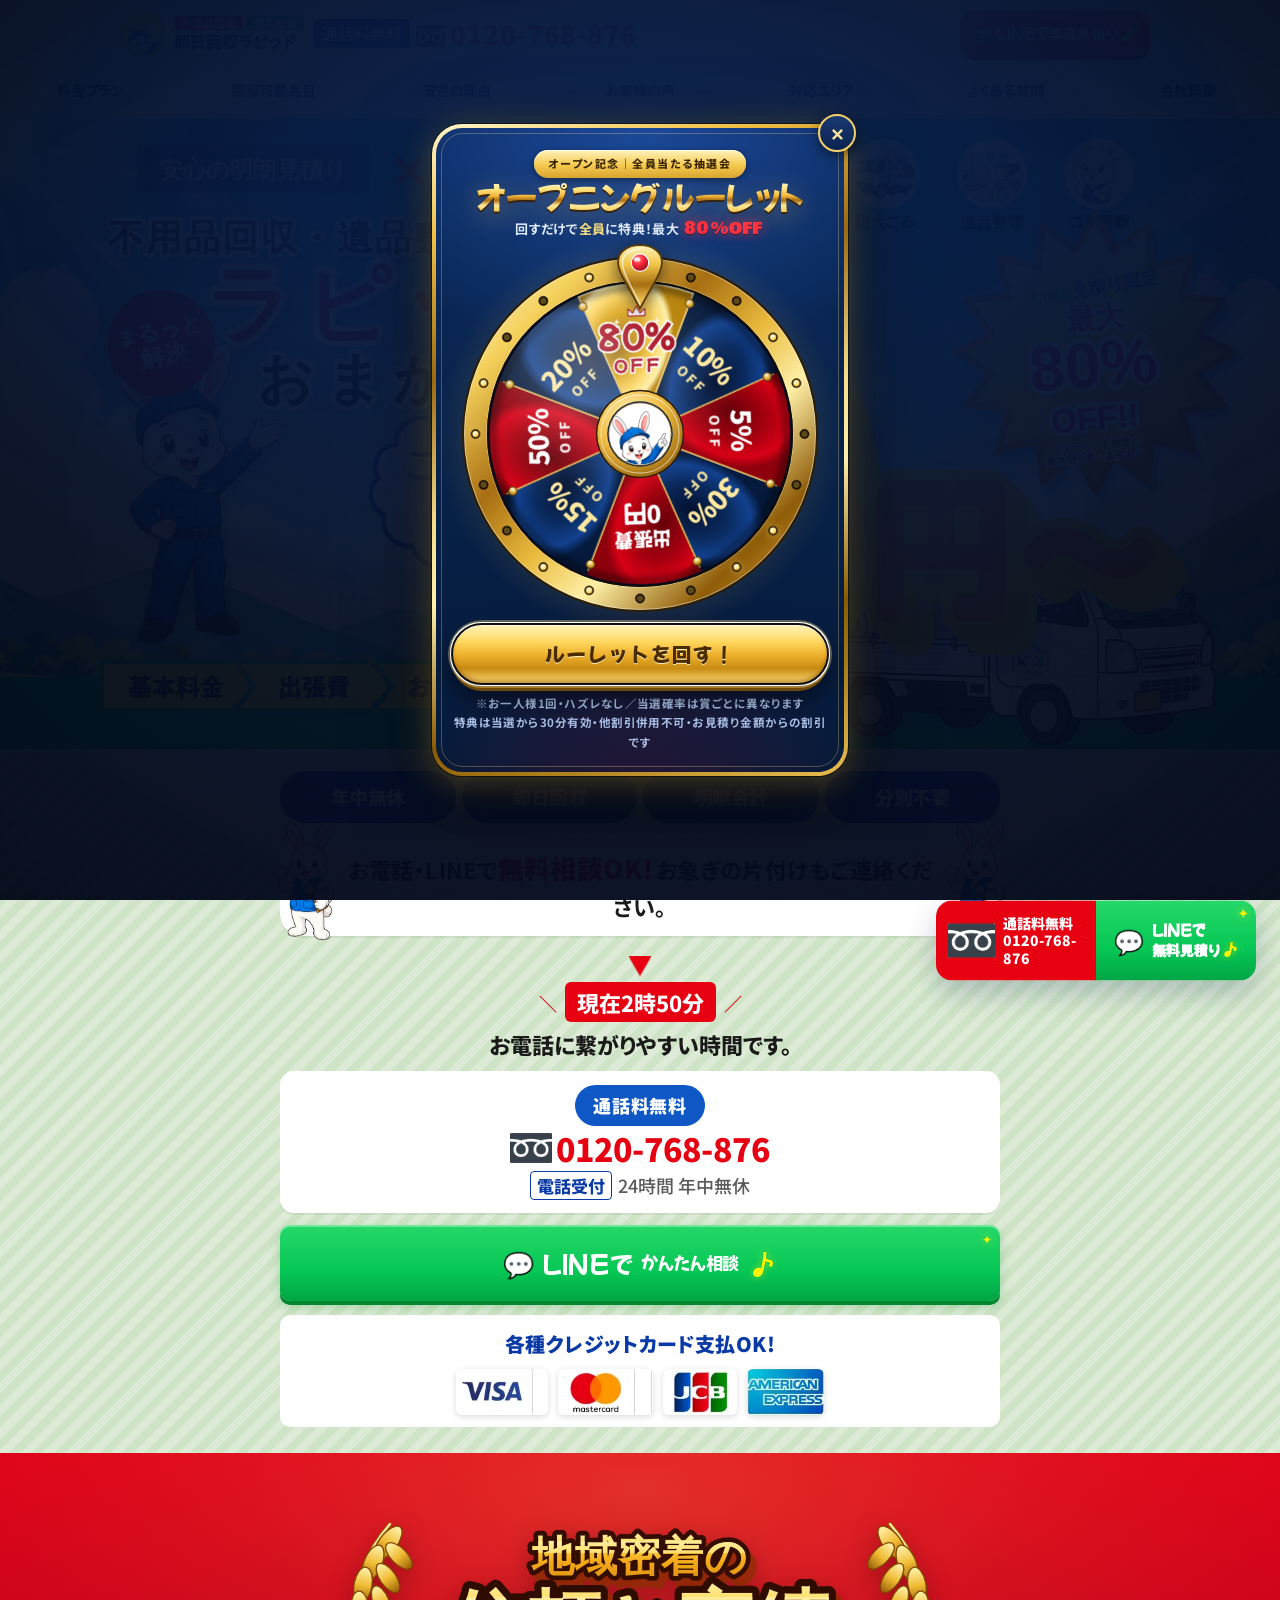
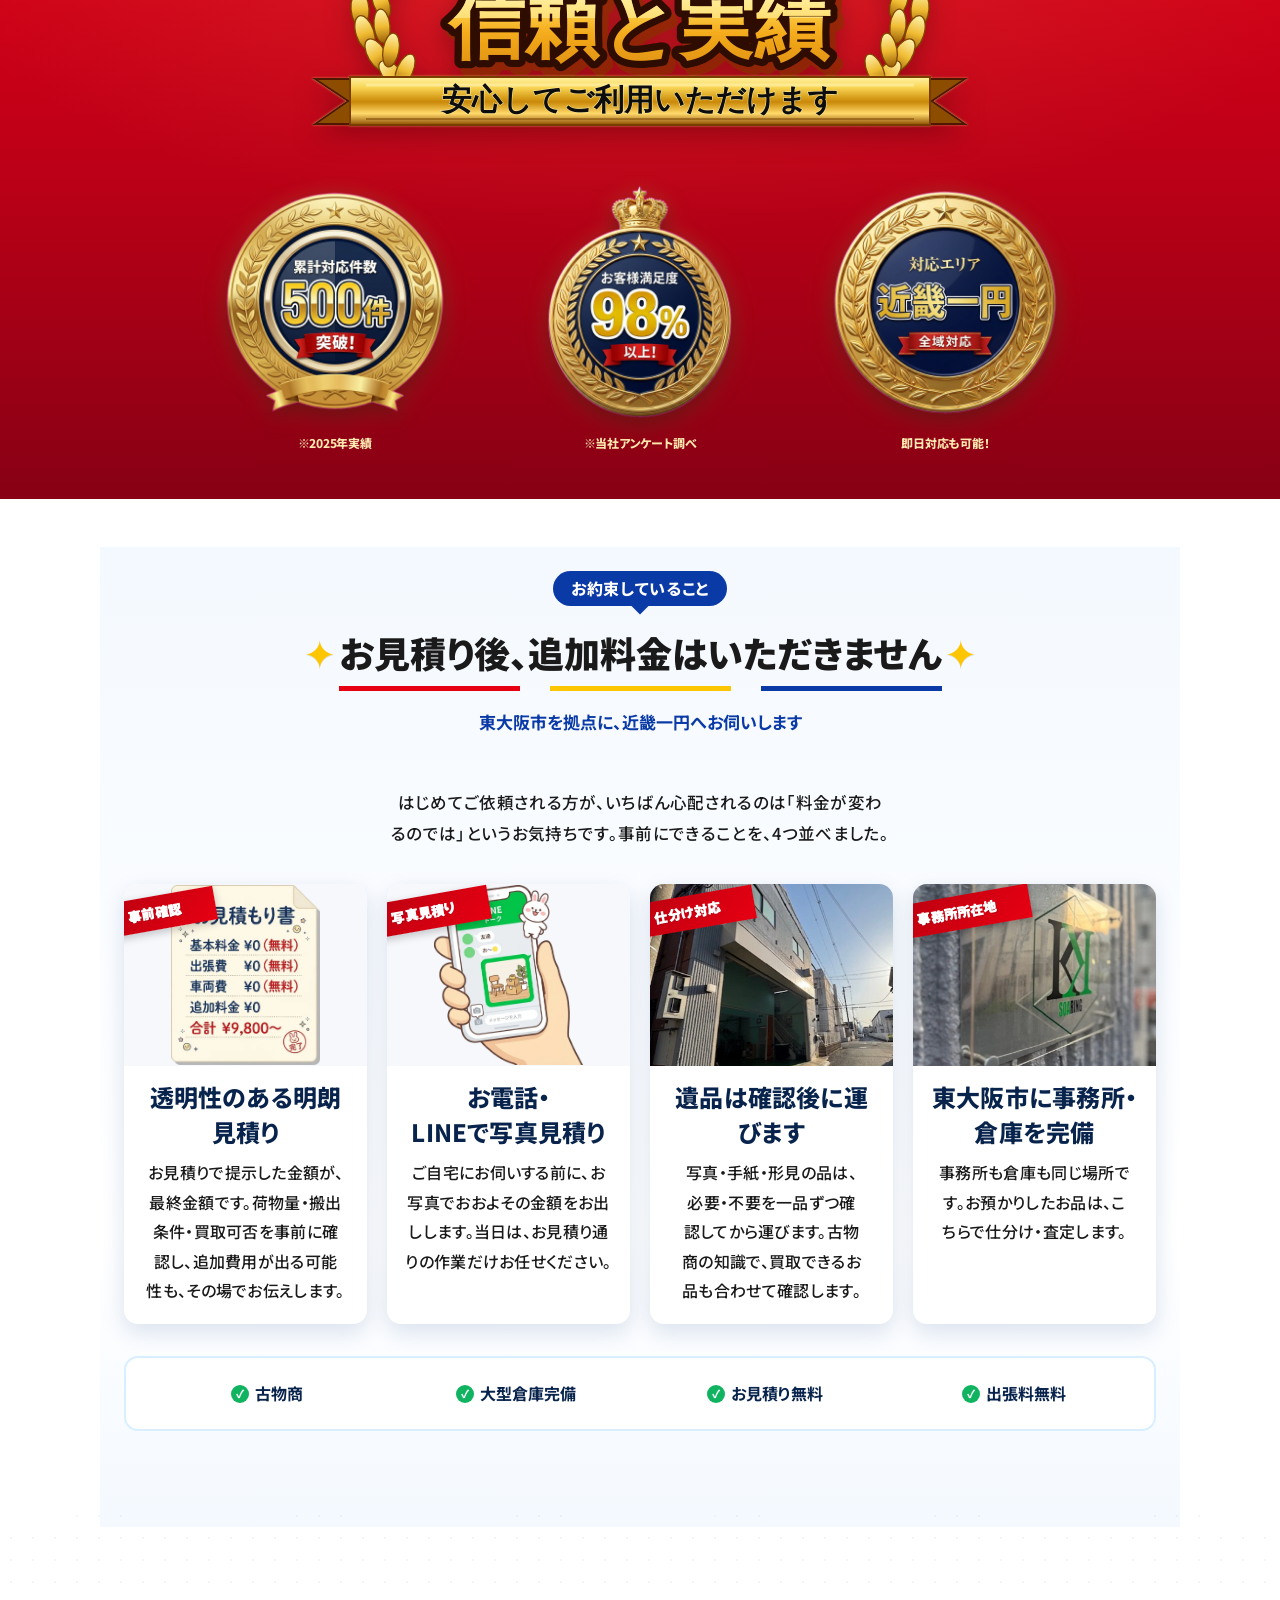
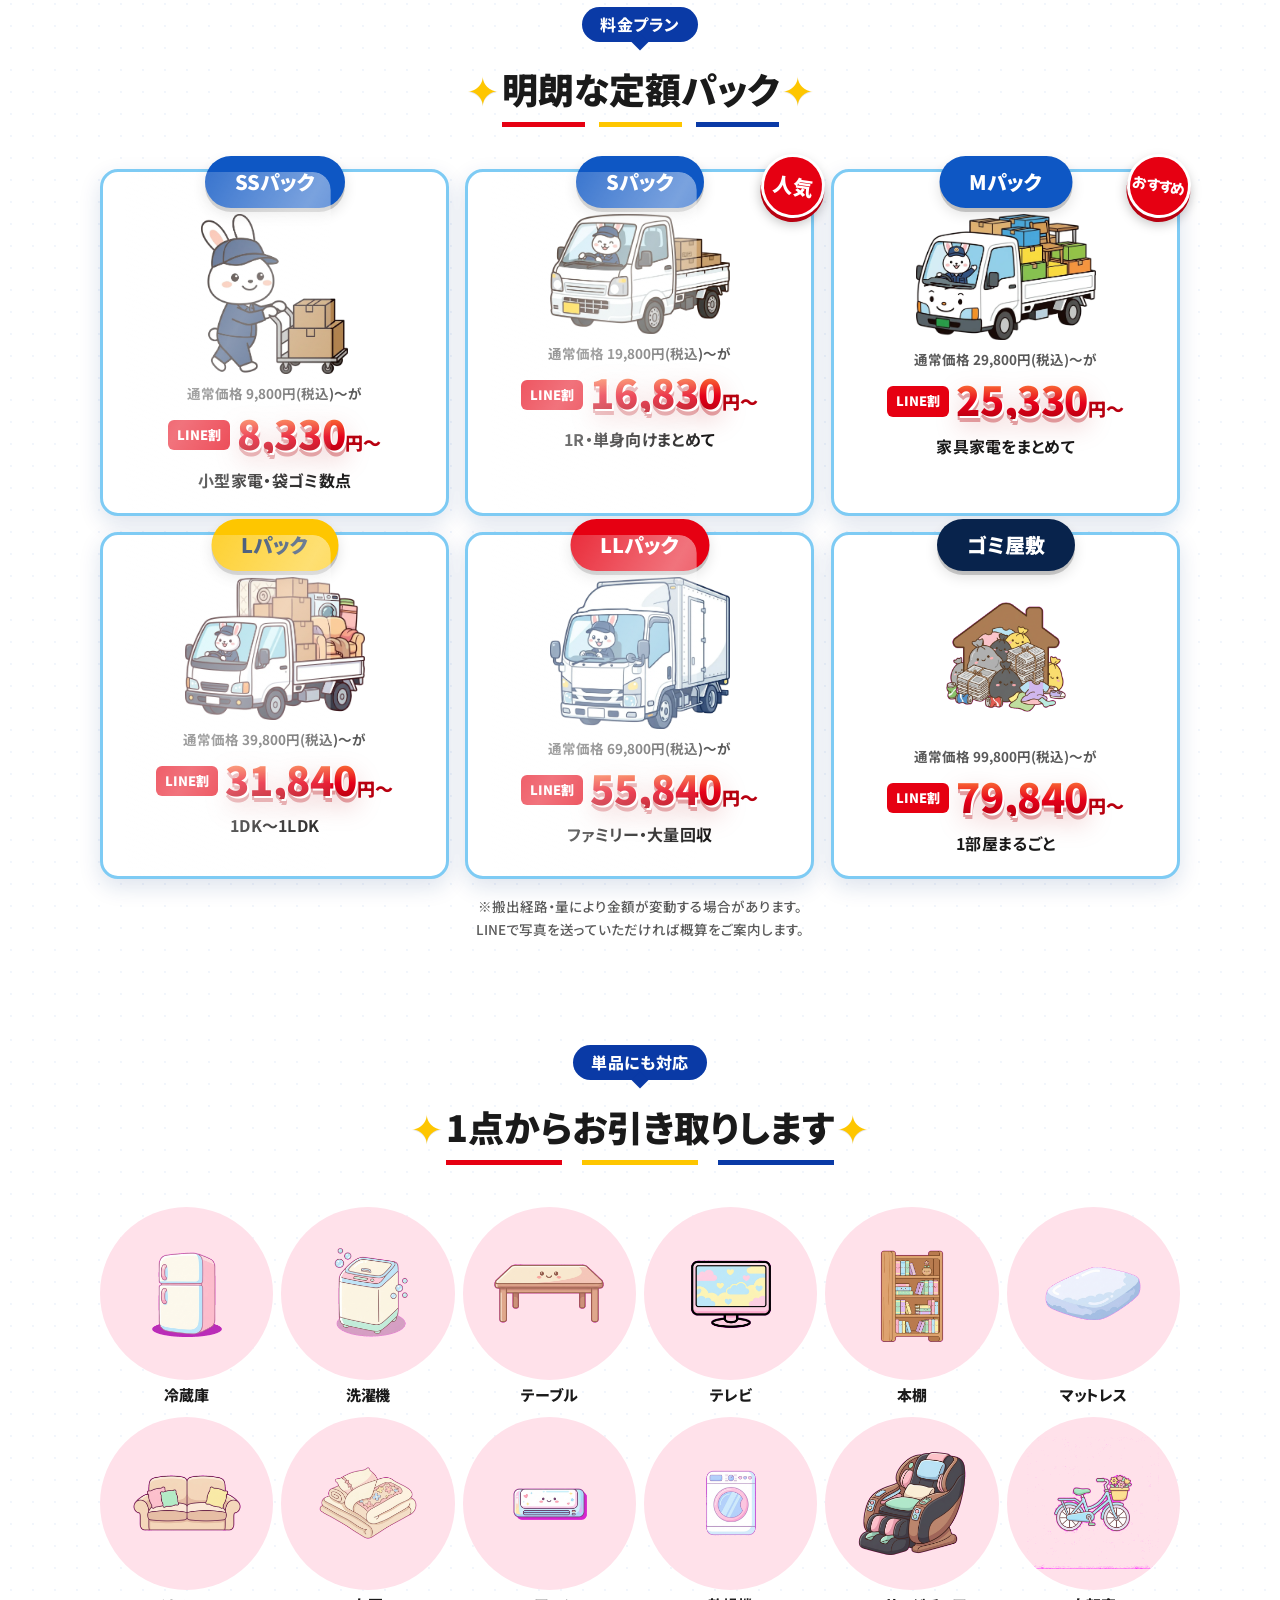
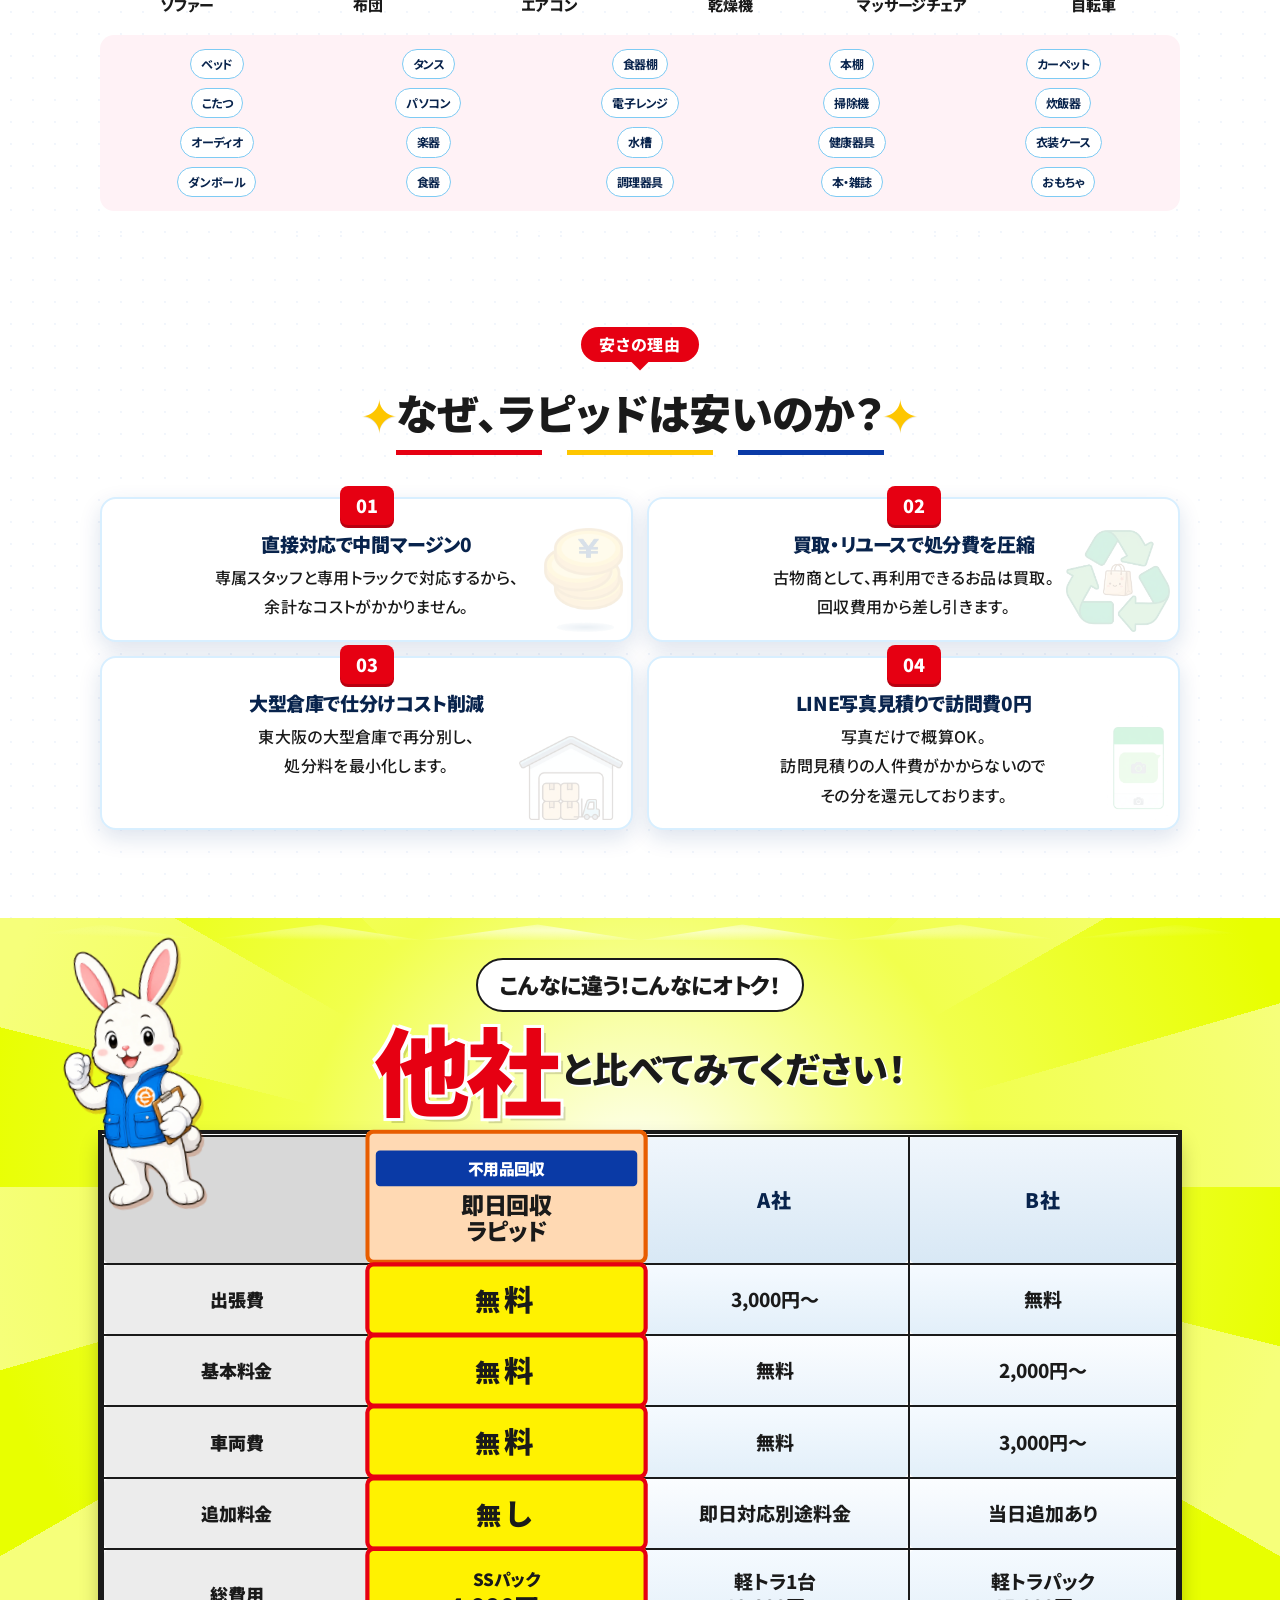
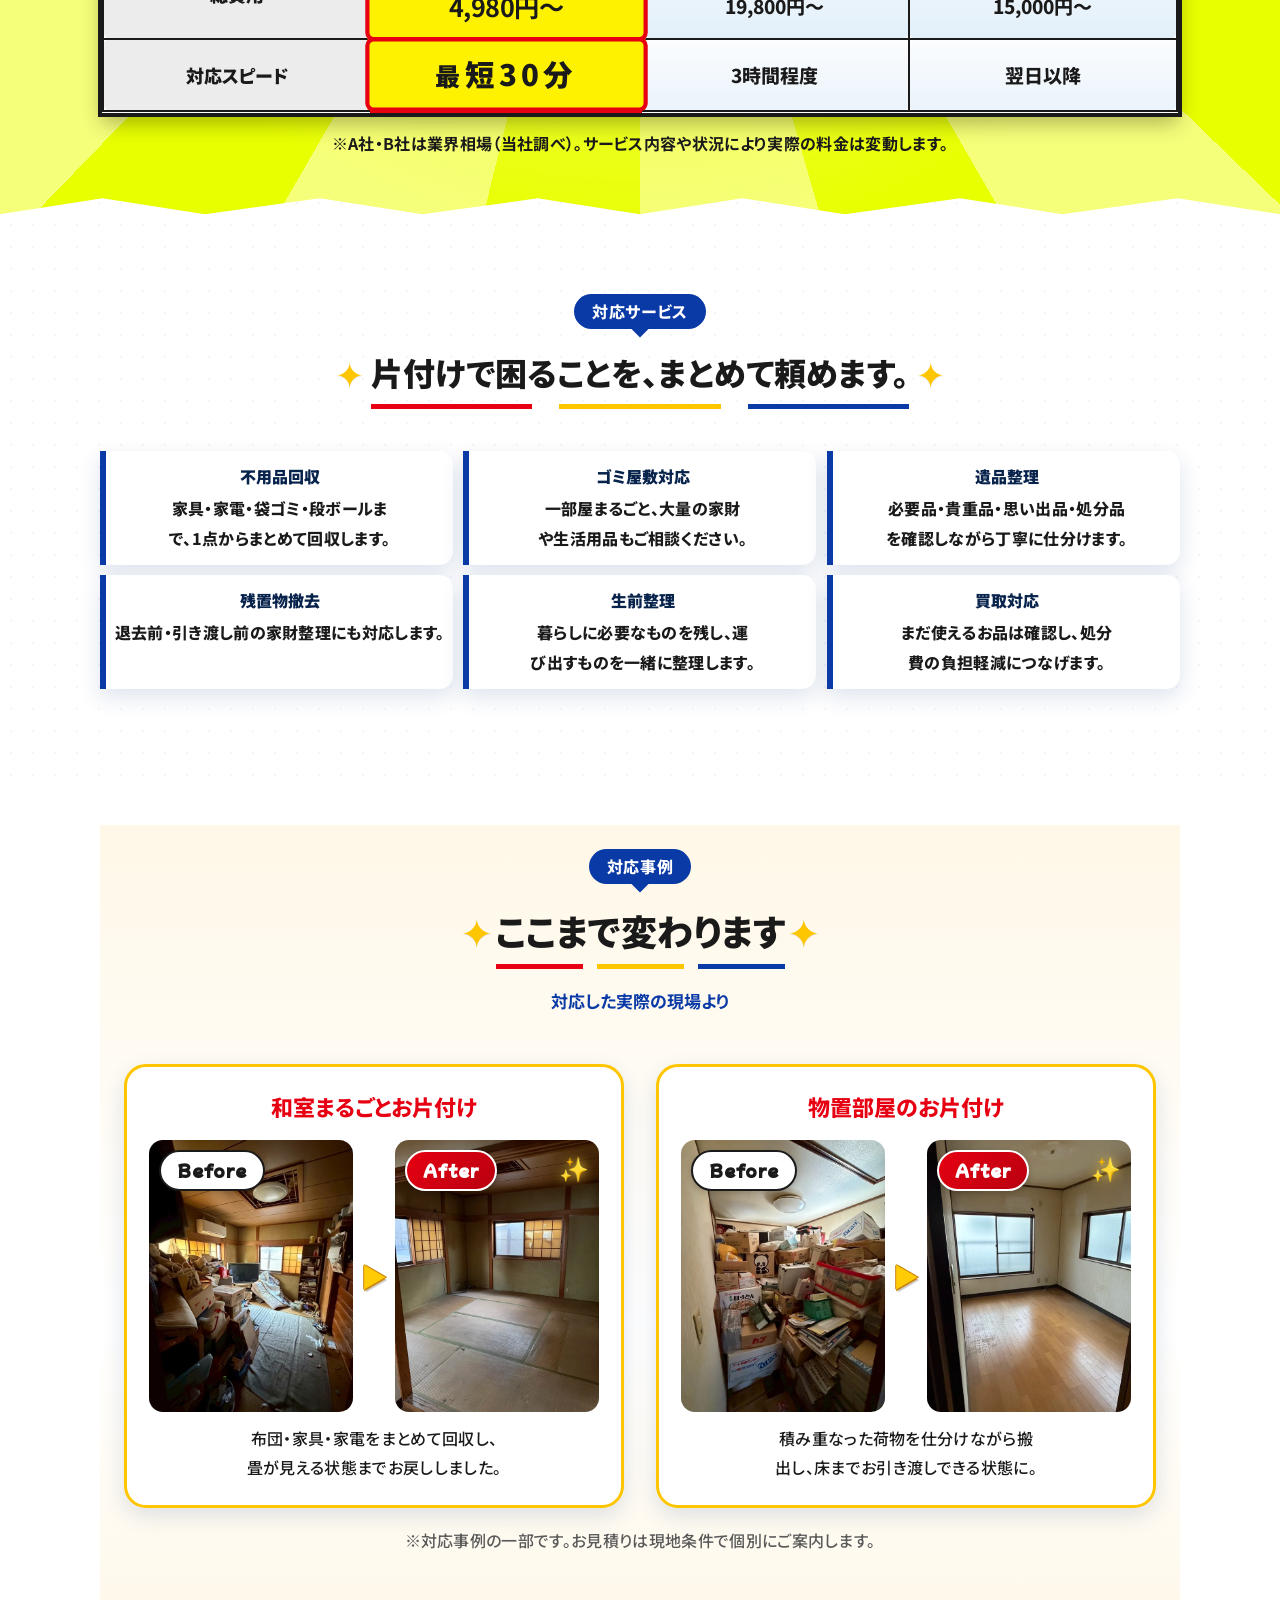
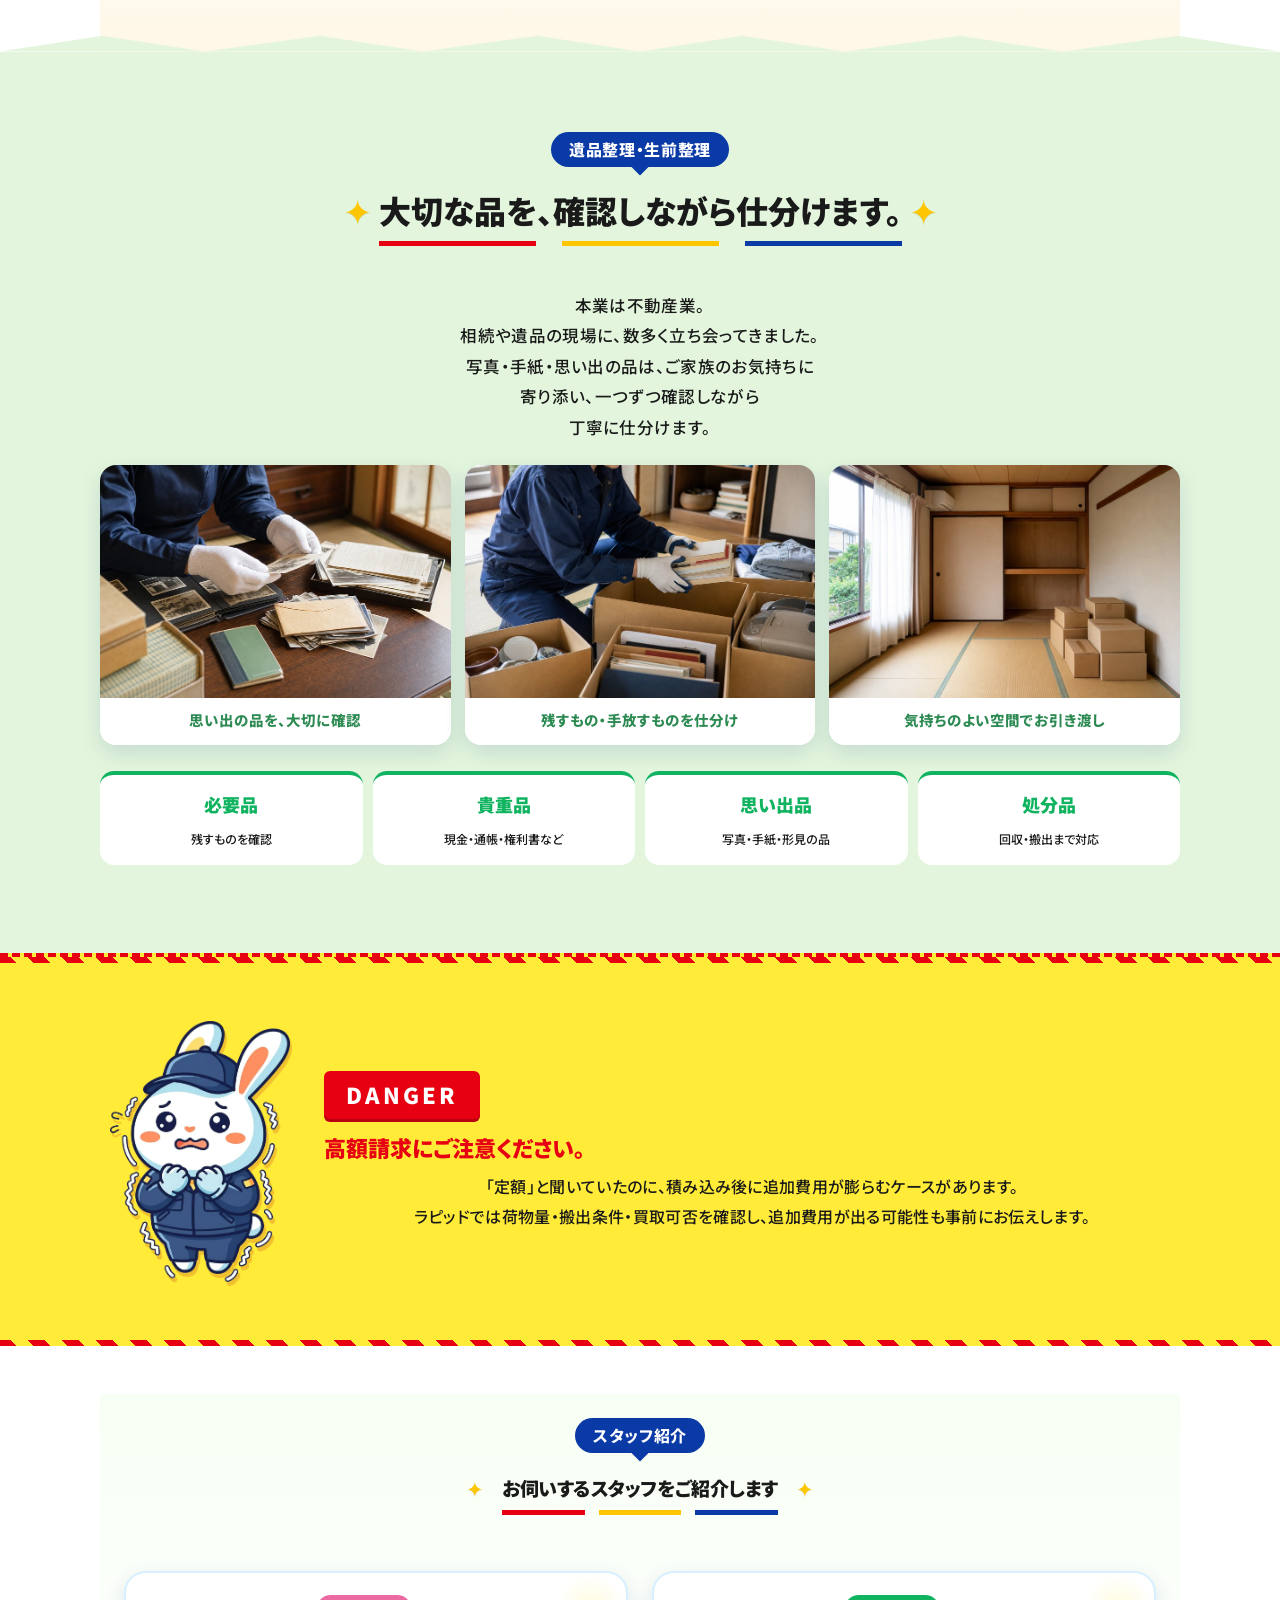
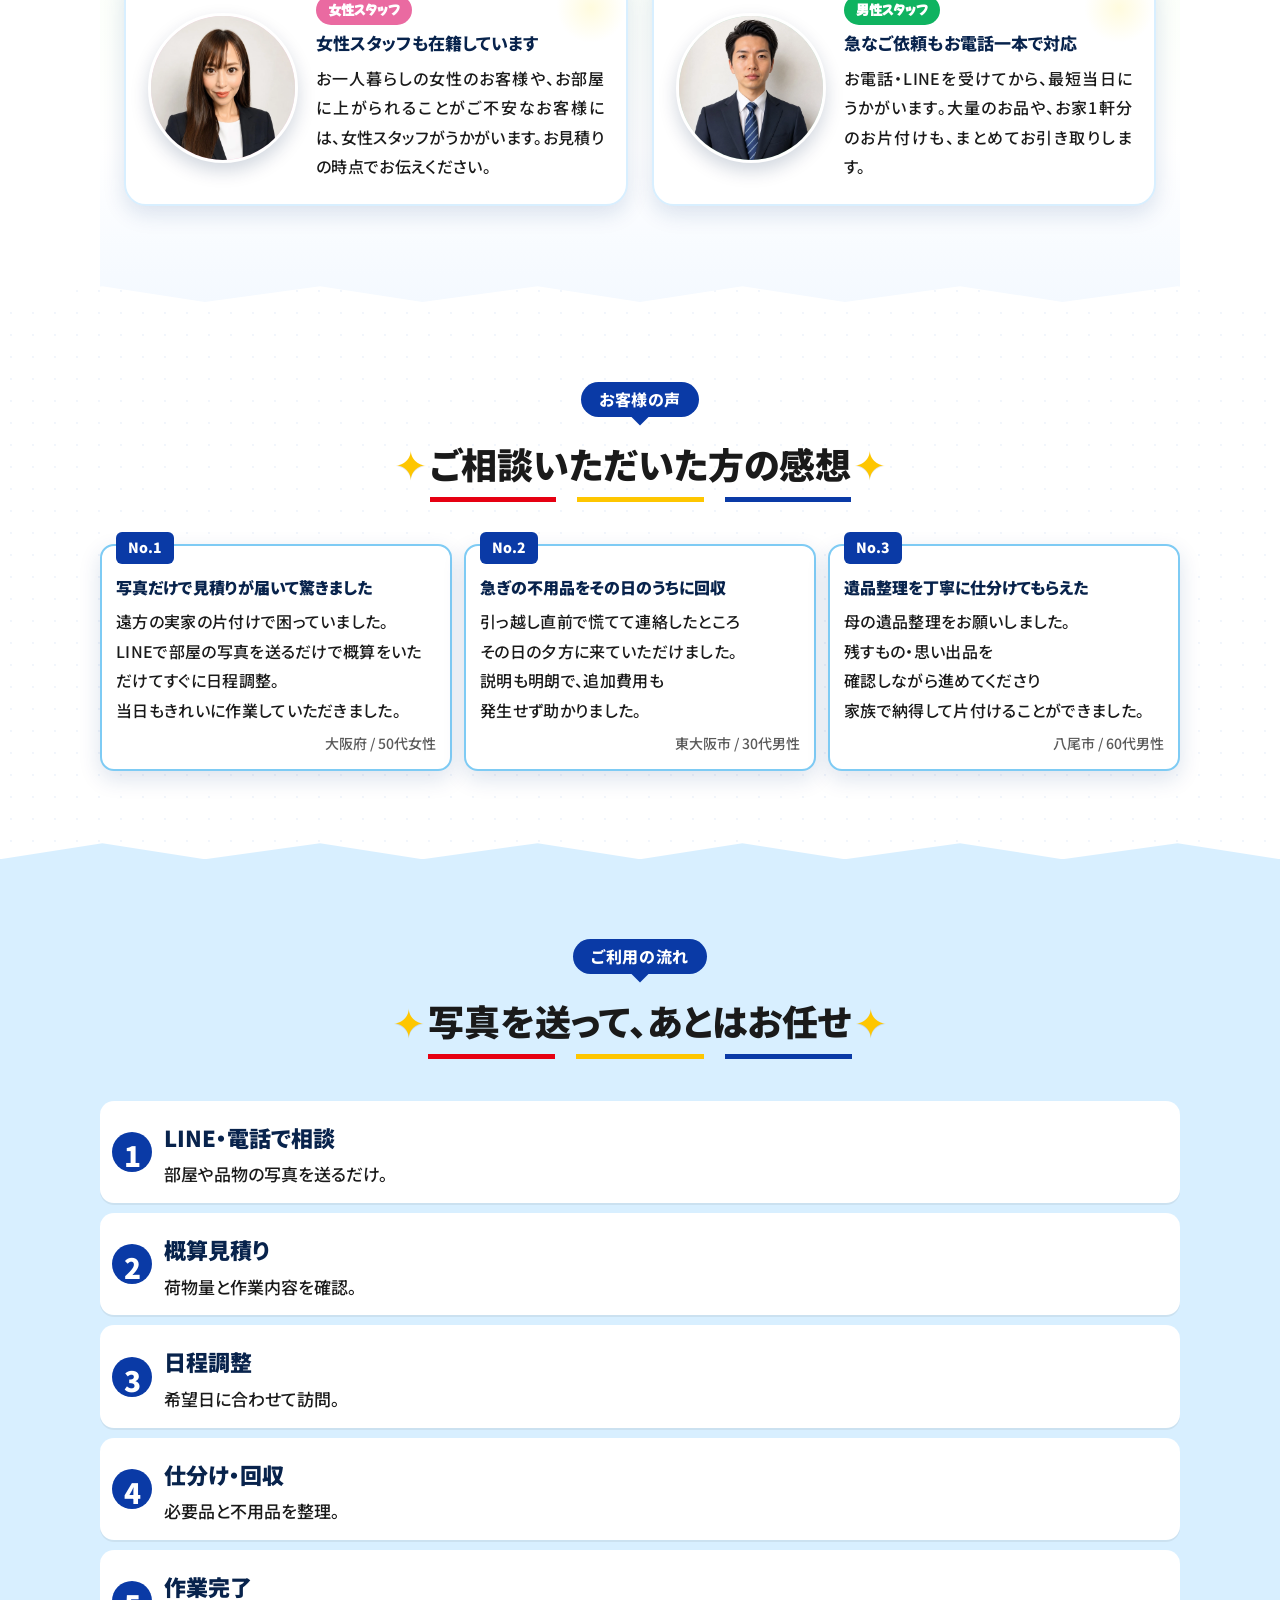
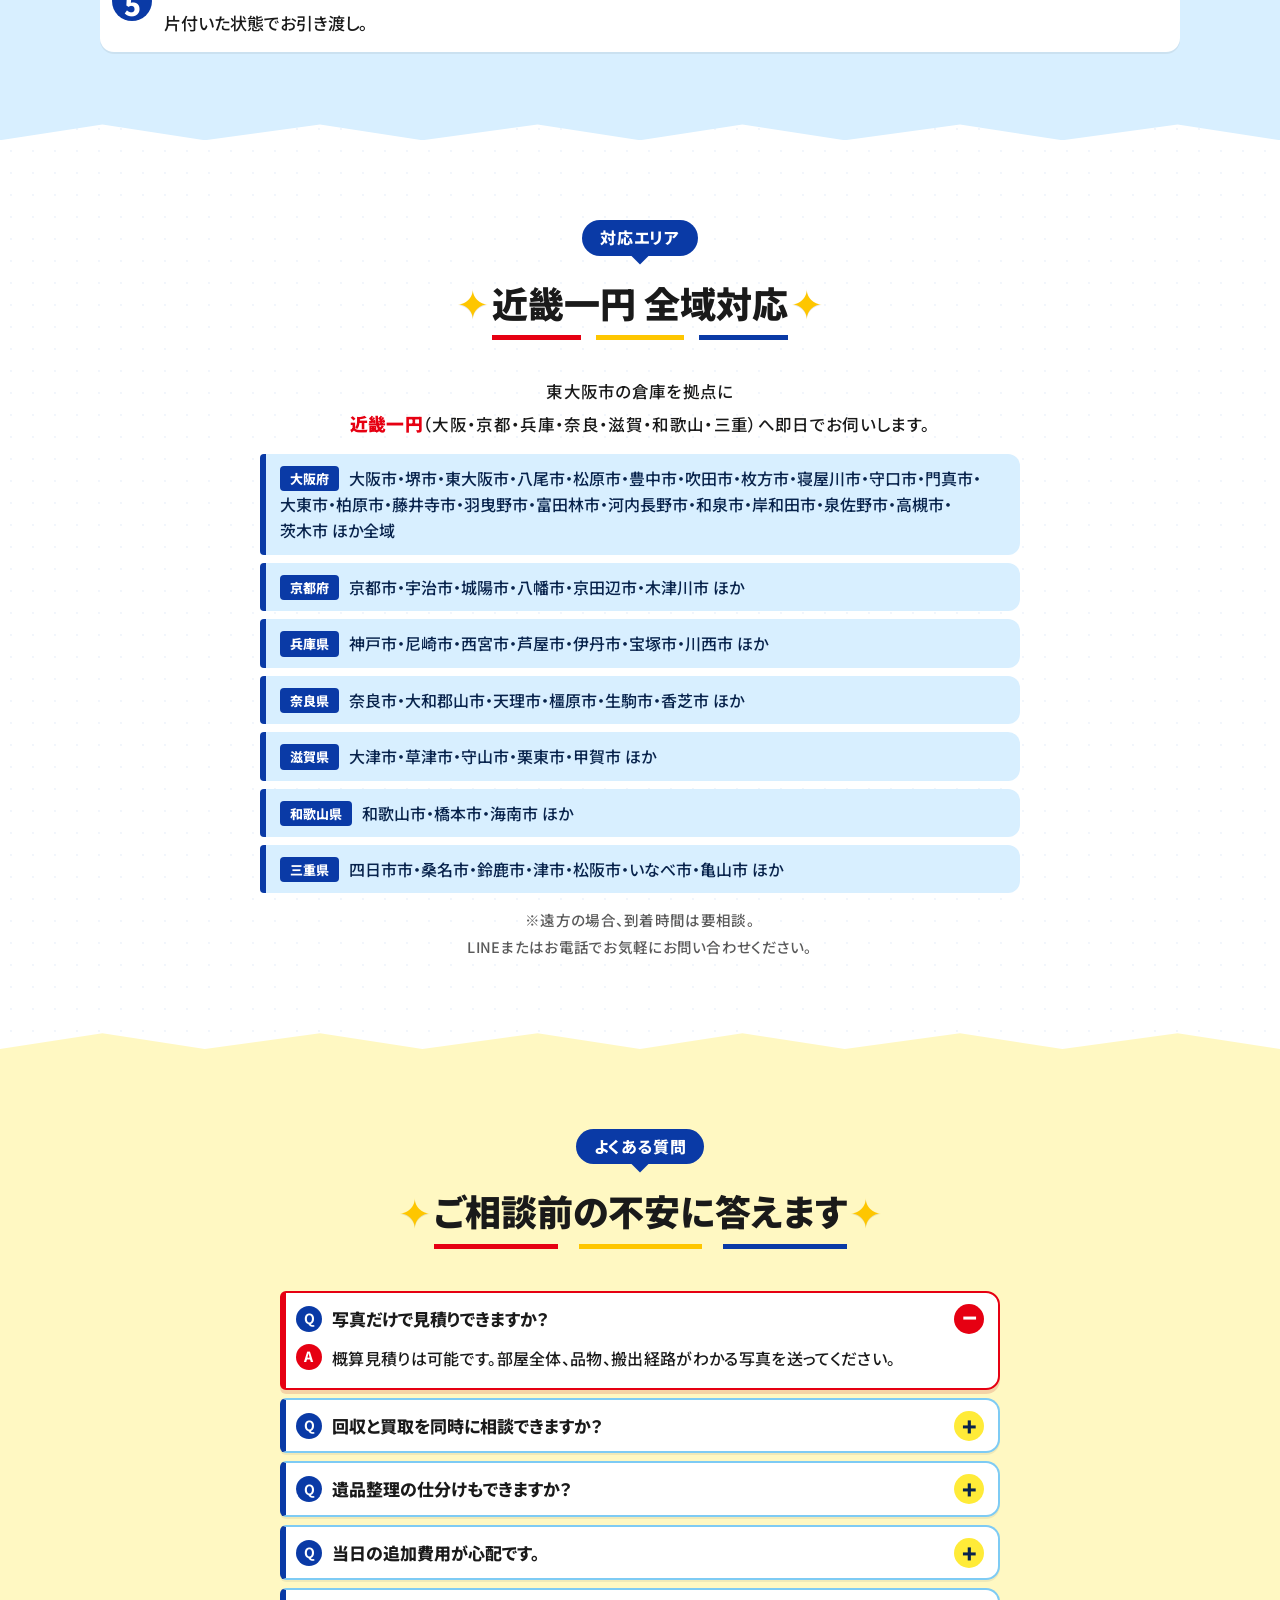
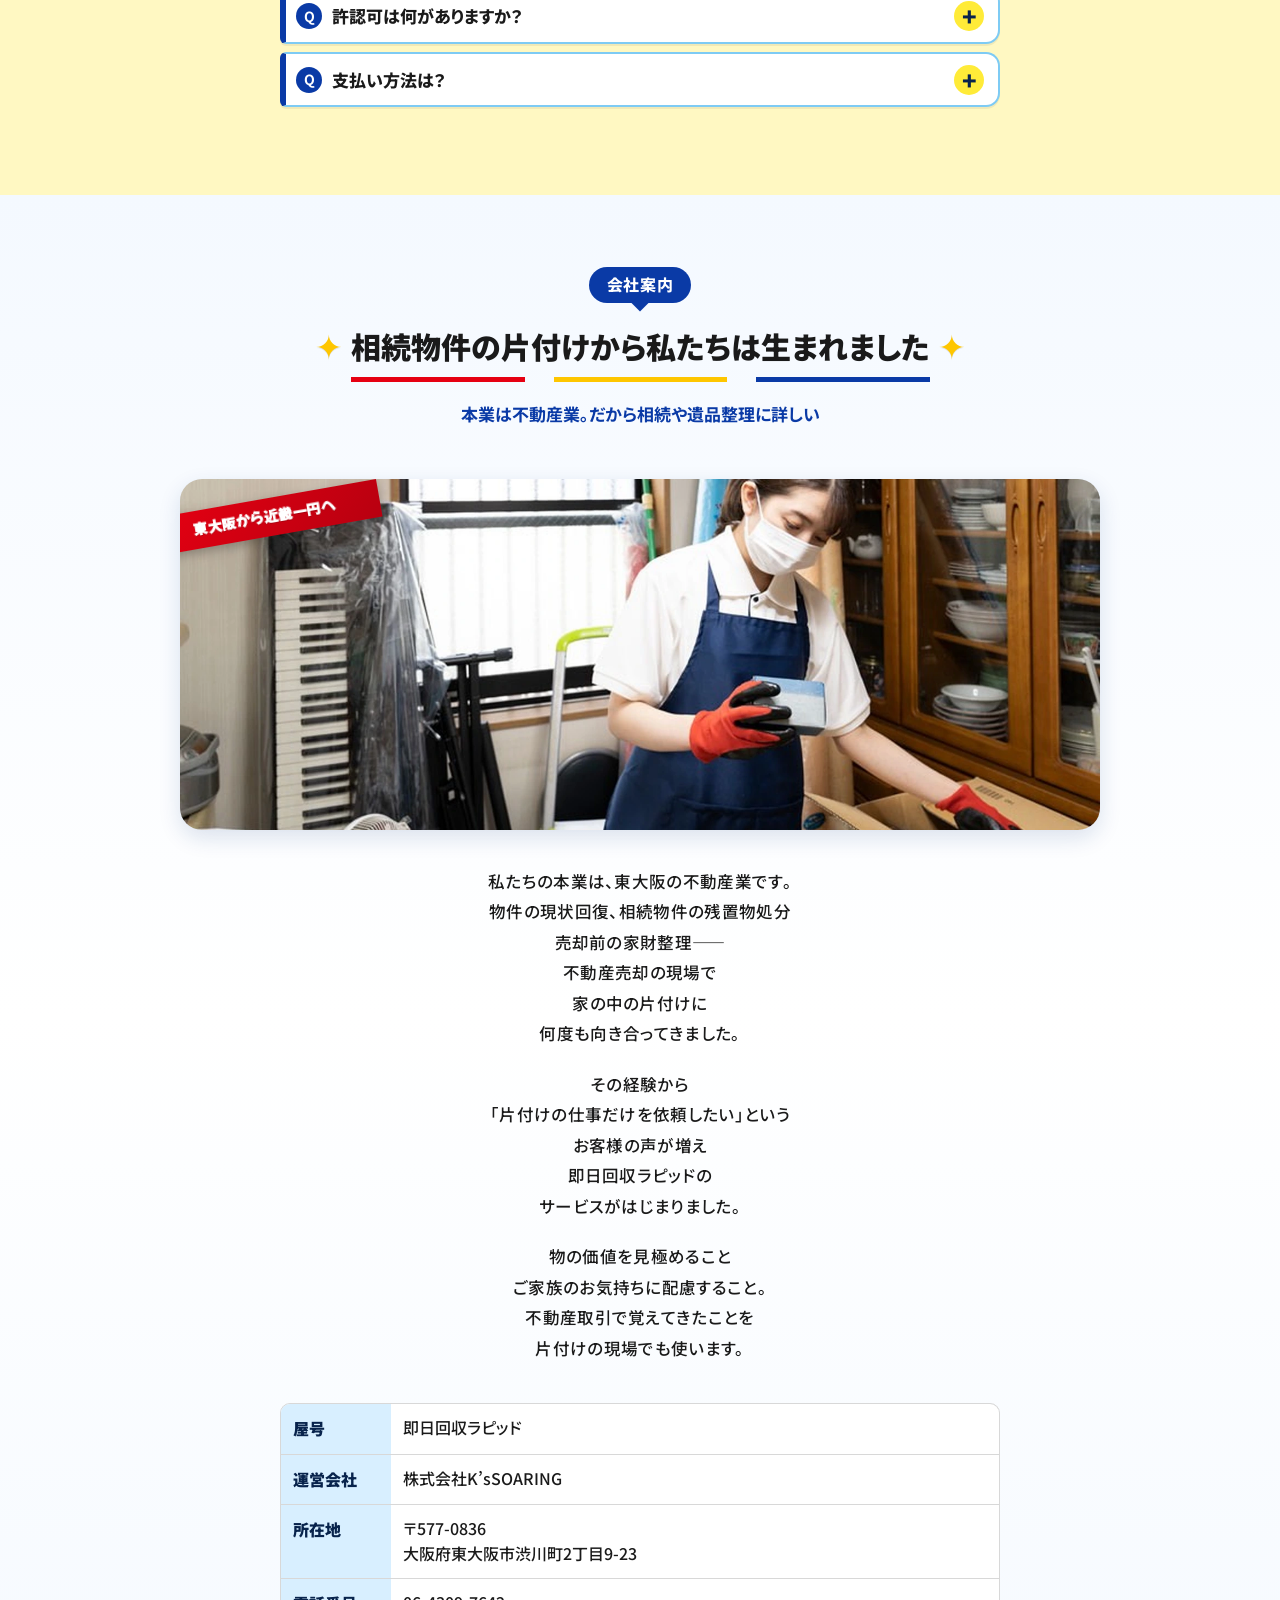
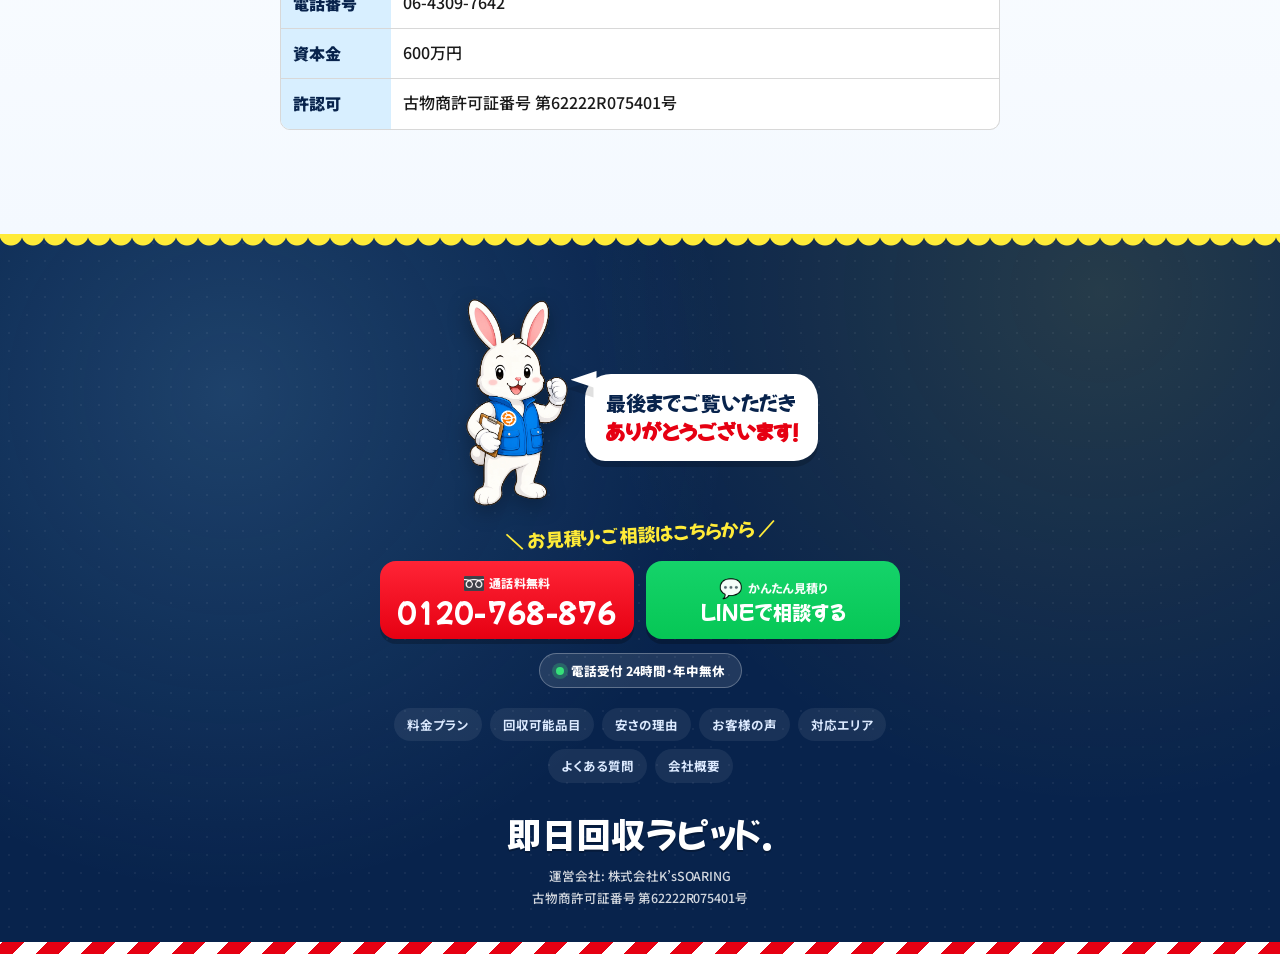
==== commit 83f36b78: "Google広告コンバージョンタグを追加" ====
--- a/index.html
+++ b/index.html
@@ -3,12 +3,34 @@
 <head>
   <meta charset="UTF-8">
   <meta name="viewport" content="width=device-width, initial-scale=1.0, maximum-scale=5.0, minimum-scale=1.0, viewport-fit=cover">
-  <title>即日回収ラピッド | 大阪の不用品回収・粗大ごみ片付け・遺品整理</title>
-  <meta name="description" content="近畿一円全域対応の即日回収ラピッド。LINEで写真を送るだけ無料見積り、基本料金・出張費・お見積り0円。不用品回収・粗大ごみ・ゴミ屋敷・遺品整理まで。">
+  <title>不用品回収・遺品整理 大阪・東大阪｜即日回収ラピッド【即日対応・基本料0円】</title>
+  <meta name="description" content="大阪・東大阪を拠点に近畿一円対応の不用品回収・遺品整理「即日回収ラピッド」。LINEで写真を送るだけの無料見積り、基本料金・出張費・お見積り0円。粗大ごみ・ゴミ屋敷・生前整理・残置物撤去まで古物商が丁寧に対応します。">
+  <link rel="canonical" href="https://www.sokujitu-kaishu.com/">
+  <meta name="robots" content="index, follow, max-image-preview:large, max-snippet:-1">
+  <meta name="theme-color" content="#e60012">
+  <meta name="format-detection" content="telephone=yes">
+  <!-- 地域SEO -->
+  <meta name="geo.region" content="JP-27">
+  <meta name="geo.placename" content="大阪府東大阪市">
+  <!-- OGP / SNSシェア用 -->
+  <meta property="og:type" content="website">
+  <meta property="og:site_name" content="即日回収ラピッド">
+  <meta property="og:title" content="不用品回収・遺品整理 大阪・東大阪｜即日回収ラピッド">
+  <meta property="og:description" content="近畿一円対応。LINEで写真を送るだけ無料見積り、基本料金・出張費・お見積り0円。粗大ごみ・ゴミ屋敷・遺品整理まで即日対応。">
+  <meta property="og:url" content="https://www.sokujitu-kaishu.com/">
+  <meta property="og:image" content="https://www.sokujitu-kaishu.com/assets/c-pattern/parts/company/hero-truck.webp">
+  <meta property="og:locale" content="ja_JP">
+  <meta name="twitter:card" content="summary_large_image">
+  <meta name="twitter:title" content="不用品回収・遺品整理 大阪・東大阪｜即日回収ラピッド">
+  <meta name="twitter:description" content="近畿一円対応。LINEで写真を送るだけ無料見積り、基本料金0円。粗大ごみ・ゴミ屋敷・遺品整理まで即日対応。">
+  <meta name="twitter:image" content="https://www.sokujitu-kaishu.com/assets/c-pattern/parts/company/hero-truck.webp">
+  <!-- ファビコン -->
+  <link rel="icon" type="image/webp" href="assets/b-pattern/generated/parts/rabbit-face-icon.webp">
+  <link rel="apple-touch-icon" href="assets/b-pattern/generated/parts/rabbit-face-icon.webp">
   <link rel="preconnect" href="https://fonts.googleapis.com">
   <link rel="preconnect" href="https://fonts.gstatic.com" crossorigin>
   <link href="https://fonts.googleapis.com/css2?family=Noto+Sans+JP:wght@500;700;800;900&family=Mochiy+Pop+One&family=Bowlby+One&family=Reggae+One&display=swap" rel="stylesheet">
-  <link rel="stylesheet" href="styles.css?v=20260615-consolidate">
+  <link rel="stylesheet" href="styles.css?v=20260702-clock24">
   <!-- Google Ads: site-wide base tag. No customer data is passed from this page. -->
   <script async src="https://www.googletagmanager.com/gtag/js?id=AW-18262130937"></script>
   <script>
@@ -16,6 +38,101 @@
     function gtag(){dataLayer.push(arguments);}
     gtag('js', new Date());
     gtag('config', 'AW-18262130937');
+  </script>
+  <!-- 構造化データ：LocalBusiness / Organization / WebSite / FAQ -->
+  <script type="application/ld+json">
+  {
+    "@context": "https://schema.org",
+    "@graph": [
+      {
+        "@type": "Organization",
+        "@id": "https://www.sokujitu-kaishu.com/#organization",
+        "name": "株式会社K's SOARING",
+        "url": "https://www.sokujitu-kaishu.com/",
+        "logo": "https://www.sokujitu-kaishu.com/assets/b-pattern/generated/parts/rabbit-face-icon.webp",
+        "telephone": "+81-6-4309-7642",
+        "address": {
+          "@type": "PostalAddress",
+          "postalCode": "577-0836",
+          "addressRegion": "大阪府",
+          "addressLocality": "東大阪市",
+          "streetAddress": "渋川町2丁目9-23",
+          "addressCountry": "JP"
+        }
+      },
+      {
+        "@type": "LocalBusiness",
+        "@id": "https://www.sokujitu-kaishu.com/#business",
+        "name": "即日回収ラピッド",
+        "description": "大阪・東大阪を拠点に近畿一円対応の不用品回収・粗大ごみ・ゴミ屋敷片付け・遺品整理・生前整理・残置物撤去。古物商許可取得。",
+        "image": "https://www.sokujitu-kaishu.com/assets/c-pattern/parts/company/hero-truck.webp",
+        "url": "https://www.sokujitu-kaishu.com/",
+        "telephone": "+81-120-768-876",
+        "parentOrganization": { "@id": "https://www.sokujitu-kaishu.com/#organization" },
+        "priceRange": "¥4,980〜",
+        "currenciesAccepted": "JPY",
+        "paymentAccepted": "現金, クレジットカード（VISA, JCB, Mastercard, American Express, Diners Club）",
+        "address": {
+          "@type": "PostalAddress",
+          "postalCode": "577-0836",
+          "addressRegion": "大阪府",
+          "addressLocality": "東大阪市",
+          "streetAddress": "渋川町2丁目9-23",
+          "addressCountry": "JP"
+        },
+        "areaServed": [
+          { "@type": "AdministrativeArea", "name": "大阪府" },
+          { "@type": "AdministrativeArea", "name": "京都府" },
+          { "@type": "AdministrativeArea", "name": "兵庫県" },
+          { "@type": "AdministrativeArea", "name": "奈良県" },
+          { "@type": "AdministrativeArea", "name": "滋賀県" },
+          { "@type": "AdministrativeArea", "name": "和歌山県" }
+        ],
+        "openingHoursSpecification": [
+          {
+            "@type": "OpeningHoursSpecification",
+            "dayOfWeek": ["Monday","Tuesday","Wednesday","Thursday","Friday","Saturday","Sunday"],
+            "opens": "00:00",
+            "closes": "23:59"
+          }
+        ],
+        "sameAs": ["https://lin.ee/Uze6YTx"],
+        "hasOfferCatalog": {
+          "@type": "OfferCatalog",
+          "name": "回収・整理サービス",
+          "itemListElement": [
+            { "@type": "Offer", "itemOffered": { "@type": "Service", "name": "不用品回収" } },
+            { "@type": "Offer", "itemOffered": { "@type": "Service", "name": "粗大ごみ回収" } },
+            { "@type": "Offer", "itemOffered": { "@type": "Service", "name": "ゴミ屋敷の片付け" } },
+            { "@type": "Offer", "itemOffered": { "@type": "Service", "name": "遺品整理" } },
+            { "@type": "Offer", "itemOffered": { "@type": "Service", "name": "生前整理" } },
+            { "@type": "Offer", "itemOffered": { "@type": "Service", "name": "残置物撤去" } },
+            { "@type": "Offer", "itemOffered": { "@type": "Service", "name": "不用品買取" } }
+          ]
+        }
+      },
+      {
+        "@type": "WebSite",
+        "@id": "https://www.sokujitu-kaishu.com/#website",
+        "url": "https://www.sokujitu-kaishu.com/",
+        "name": "即日回収ラピッド",
+        "inLanguage": "ja",
+        "publisher": { "@id": "https://www.sokujitu-kaishu.com/#organization" }
+      },
+      {
+        "@type": "FAQPage",
+        "@id": "https://www.sokujitu-kaishu.com/#faq",
+        "mainEntity": [
+          { "@type": "Question", "name": "写真だけで見積りできますか？", "acceptedAnswer": { "@type": "Answer", "text": "概算見積りは可能です。部屋全体、品物、搬出経路がわかる写真を送ってください。" } },
+          { "@type": "Question", "name": "回収と買取を同時に相談できますか？", "acceptedAnswer": { "@type": "Answer", "text": "はい。回収したいお品の中に価値が残るものがあれば、処分費を抑える材料として確認します。" } },
+          { "@type": "Question", "name": "遺品整理の仕分けもできますか？", "acceptedAnswer": { "@type": "Answer", "text": "必要品・貴重品・思い出品・処分品に分けながら進めます。" } },
+          { "@type": "Question", "name": "当日の追加費用が心配です。", "acceptedAnswer": { "@type": "Answer", "text": "事前に荷物量・搬出条件を確認し、追加費用が発生する可能性も先にお伝えしてから作業に入ります。" } },
+          { "@type": "Question", "name": "許認可は何がありますか？", "acceptedAnswer": { "@type": "Answer", "text": "古物商許可を取得しています。" } },
+          { "@type": "Question", "name": "支払い方法は？", "acceptedAnswer": { "@type": "Answer", "text": "現金のほか、各種クレジットカード（VISA / JCB / Mastercard / AMEX / Diners）に対応しています。" } }
+        ]
+      }
+    ]
+  }
   </script>
 </head>
 <body>
@@ -71,6 +188,7 @@
       </div>
       <h1 class="hero-copy">
         <img src="assets/b-pattern/generated/parts/hero-copy-rapid.svg?v=20260604-text2x" alt="安心の明朗見積り、即日対応可能。不用品回収・粗大ごみの片付けは丸ごとラピッドにおまかせ。">
+        <span class="visually-hidden">大阪・東大阪の不用品回収・粗大ごみ・遺品整理なら即日回収ラピッド｜近畿一円 即日対応</span>
       </h1>
       <img class="hero-speech" src="assets/b-pattern/generated/parts/hero-speech-komikomi.svg?v=20260604-text2x" alt="こみこみ価格">
       <img class="hero-rabbit-left" src="assets/b-pattern/generated/parts/rabbit-left.webp" srcset="assets/b-pattern/generated/parts/rabbit-left.webp 1x, assets/b-pattern/generated/parts/rabbit-left@2x.webp 2x, assets/b-pattern/generated/parts/rabbit-left@3x.webp 3x" alt="">
@@ -78,7 +196,7 @@
         <img class="hero-truck" src="assets/c-pattern/parts/company/truck-white-ks.webp" srcset="assets/c-pattern/parts/company/truck-white-ks.webp 1x, assets/c-pattern/parts/company/truck-white-ks@2x.webp 2x, assets/c-pattern/parts/company/truck-white-ks@3x.webp 3x" alt="">
       </div>
       <img class="hero-rabbit-small" src="assets/b-pattern/generated/parts/rabbit-small.webp" alt="">
-      <img class="hero-discount" src="assets/b-pattern/generated/parts/hero-discount-rapid.svg?v=20260604-text2x" alt="LINE見積り限定 最大20%OFF">
+      <img class="hero-discount" src="assets/b-pattern/generated/parts/hero-discount-rapid.svg?v=20260702-gold80b" alt="LINE見積り限定 最大80%OFF ※ルーレット抽選の最大割引率・条件あり">
       <img class="hero-sparkle" src="assets/b-pattern/generated/parts/hero-sparkle-rapid.png" srcset="assets/b-pattern/generated/parts/hero-sparkle-rapid.png 1x, assets/b-pattern/generated/parts/hero-sparkle-rapid@2x.png 2x, assets/b-pattern/generated/parts/hero-sparkle-rapid@3x.png 3x" alt="">
       <img class="hero-price" src="assets/b-pattern/generated/parts/hero-zero-rapid-v2.png" srcset="assets/b-pattern/generated/parts/hero-zero-rapid-v2.png 1x, assets/b-pattern/generated/parts/hero-zero-rapid-v2@2x.png 2x, assets/b-pattern/generated/parts/hero-zero-rapid-v2@3x.png 3x" alt="0円">
       <div class="hero-includes" aria-label="無料項目">
@@ -219,29 +337,6 @@
         <li><span class="promise-badge-mark">✓</span>お見積り無料</li>
         <li><span class="promise-badge-mark">✓</span>出張料無料</li>
       </ul>
-    </section>
-
-    <!-- ===== LINE割クーポン（割引訴求セクション） ===== -->
-    <section class="coupon" id="coupon" aria-label="LINE割クーポン">
-      <div class="coupon-wrap">
-        <!-- 上半券：プレミアムチケット画像＋テキストオーバーレイ -->
-        <div class="coupon-card">
-          <img class="coupon-ticket-img" src="assets/c-pattern/parts/coupon/coupon-pop-v2.webp" alt="期間限定 LINE割クーポン 最大20%OFF 1日3名限定" width="1280" height="853">
-        </div>
-
-        <!-- 説明＋ご利用方法 -->
-        <div class="coupon-info">
-          <p class="coupon-lead">今ならお得なキャンペーン中！<br class="br-mb">ホームページを見てお問い合わせいただいた方に<strong>特別価格</strong>でご案内します。</p>
-          <p class="coupon-howto-title">▼ ご利用方法 ▼</p>
-          <p class="coupon-howto-body">
-            LINEで写真送信のメッセージに<br class="br-mb">
-            <strong class="coupon-hp-em">「HPを見ました」</strong><br>と一言お伝えください
-          </p>
-          <a class="coupon-howto-cta" href="https://lin.ee/Uze6YTx" target="_blank" rel="noopener">
-            <span aria-hidden="true">💬</span>LINEでクーポンを使う
-          </a>
-        </div>
-      </div>
     </section>
 
     <!-- ===== 料金プラン ===== -->
@@ -642,7 +737,7 @@
         <span class="sect-eyebrow">対応エリア</span>
         <h2 class="sect-h2">近畿一円 全域対応</h2>
       </div>
-      <p class="area-lead">東大阪市の倉庫を拠点に<br><strong>近畿一円</strong>（大阪・京都・兵庫・奈良・滋賀・和歌山）へ即日でお伺いします。</p>
+      <p class="area-lead">東大阪市の倉庫を拠点に<br><strong>近畿一円</strong>（大阪・京都・兵庫・奈良・滋賀・和歌山・三重）へ即日でお伺いします。</p>
       <ul class="area-list">
         <li><b>大阪府</b>大阪市・堺市・東大阪市・八尾市・松原市・豊中市・吹田市・枚方市・寝屋川市・守口市・門真市・大東市・柏原市・藤井寺市・羽曳野市・富田林市・河内長野市・和泉市・岸和田市・泉佐野市・高槻市・茨木市 ほか全域</li>
         <li><b>京都府</b>京都市・宇治市・城陽市・八幡市・京田辺市・木津川市 ほか</li>
@@ -650,6 +745,7 @@
         <li><b>奈良県</b>奈良市・大和郡山市・天理市・橿原市・生駒市・香芝市 ほか</li>
         <li><b>滋賀県</b>大津市・草津市・守山市・栗東市・甲賀市 ほか</li>
         <li><b>和歌山県</b>和歌山市・橋本市・海南市 ほか</li>
+        <li><b>三重県</b>四日市市・桑名市・鈴鹿市・津市・松阪市・いなべ市・亀山市 ほか</li>
       </ul>
       <p class="area-note">※遠方の場合、到着時間は要相談。<br>LINEまたはお電話でお気軽にお問い合わせください。</p>
     </section>
@@ -776,6 +872,170 @@
     <img class="float-menu-rabbit" src="assets/b-pattern/generated/parts/rabbit-face-icon.webp" alt="">
     <span class="float-menu-bars" aria-hidden="true"></span>
   </button>
+
+  <!-- ===== オープニングルーレット（プレミアム抽選モーダル＋左下デジタル時計） ===== -->
+  <div id="rl-root">
+    <!-- 当選後カウントダウン: 『24』風 7セグLED時計（左下固定・固定CTAの上へ自動退避） -->
+    <button class="rl-clock" id="rlClock" type="button" hidden aria-label="獲得したクーポンの残り時間を表示">
+      <span class="rl-clock-label" id="rlClockLabel">20%OFF クーポン有効期限</span>
+      <svg class="rl-clock-svg" id="rlClockSvg" viewBox="0 0 113 40" aria-hidden="true"></svg>
+      <span class="rl-clock-sub" id="rlClockSub">タップで表示 ▸</span>
+    </button>
+
+    <div class="rl-overlay" id="rlOverlay" role="dialog" aria-modal="true" aria-labelledby="rlTitle" hidden>
+      <div class="rl-dust" id="rlDust"></div>
+      <div class="rl-frame">
+        <div class="rl-card">
+          <button class="rl-close" id="rlClose" type="button" aria-label="閉じる">✕</button>
+          <div class="rl-rays" id="rlRays"></div>
+
+          <!-- ▼ 抽選ステージ -->
+          <div class="rl-stage rl-stage-spin" id="rlStageSpin">
+            <div class="rl-head">
+              <p class="rl-badge">オープン記念｜全員当たる抽選会</p>
+              <h2 class="rl-title" id="rlTitle">オープニングルーレット</h2>
+              <p class="rl-sub" id="rlSub">回すだけで<b>全員</b>に特典！最大 <span class="rl-x80">80%OFF</span></p>
+            </div>
+            <div class="rl-wheel-zone">
+              <div class="rl-wheel-glow"></div>
+              <div class="rl-wheel-wrap">
+                <svg id="rlWheelSvg" viewBox="0 0 500 500" aria-hidden="true">
+                  <defs>
+                    <linearGradient id="rlRimGrad" x1="0" y1="0" x2="1" y2="1">
+                      <stop offset="0" stop-color="#fff6c9"/>
+                      <stop offset=".16" stop-color="#f5d15c"/>
+                      <stop offset=".36" stop-color="#a86e12"/>
+                      <stop offset=".52" stop-color="#e8b93c"/>
+                      <stop offset=".66" stop-color="#fff0a8"/>
+                      <stop offset=".84" stop-color="#8f5c08"/>
+                      <stop offset="1" stop-color="#d9a83a"/>
+                    </linearGradient>
+                    <radialGradient id="rlSegRed" cx=".5" cy=".5" r=".5">
+                      <stop offset="0" stop-color="#66000a"/>
+                      <stop offset=".5" stop-color="#a3000f"/>
+                      <stop offset=".82" stop-color="#d80016"/>
+                      <stop offset="1" stop-color="#8f000d"/>
+                    </radialGradient>
+                    <radialGradient id="rlSegNavy" cx=".5" cy=".5" r=".5">
+                      <stop offset="0" stop-color="#041130"/>
+                      <stop offset=".5" stop-color="#0a2a5e"/>
+                      <stop offset=".82" stop-color="#12418f"/>
+                      <stop offset="1" stop-color="#051a3d"/>
+                    </radialGradient>
+                    <radialGradient id="rlSegGold" cx=".5" cy=".5" r=".5">
+                      <stop offset="0" stop-color="#8a5a00"/>
+                      <stop offset=".45" stop-color="#d99f0a"/>
+                      <stop offset=".72" stop-color="#ffd75e"/>
+                      <stop offset=".9" stop-color="#ffefa4"/>
+                      <stop offset="1" stop-color="#b57e00"/>
+                    </radialGradient>
+                    <radialGradient id="rlHubGrad" cx=".38" cy=".3" r=".9">
+                      <stop offset="0" stop-color="#fff4c0"/>
+                      <stop offset=".45" stop-color="#f0bd42"/>
+                      <stop offset=".8" stop-color="#a06d10"/>
+                      <stop offset="1" stop-color="#5f3f04"/>
+                    </radialGradient>
+                    <radialGradient id="rlLedOn" cx=".4" cy=".35" r=".8">
+                      <stop offset="0" stop-color="#ffffff"/>
+                      <stop offset=".4" stop-color="#ffe89a"/>
+                      <stop offset="1" stop-color="#f0a400"/>
+                    </radialGradient>
+                    <radialGradient id="rlSheen" cx=".33" cy=".26" r=".85">
+                      <stop offset="0" stop-color="#ffffff" stop-opacity=".3"/>
+                      <stop offset=".38" stop-color="#ffffff" stop-opacity=".07"/>
+                      <stop offset=".6" stop-color="#ffffff" stop-opacity="0"/>
+                    </radialGradient>
+                    <filter id="rlSoft" x="-30%" y="-30%" width="160%" height="160%">
+                      <feGaussianBlur stdDeviation="4.5"/>
+                    </filter>
+                    <clipPath id="rlHubClip"><circle cx="250" cy="250" r="43"/></clipPath>
+                  </defs>
+                  <circle cx="250" cy="250" r="215" fill="#03102a"/>
+                  <g id="rlSegGroup"></g>
+                  <circle cx="250" cy="250" r="207" fill="none" stroke="rgba(0,0,0,.42)" stroke-width="11" filter="url(#rlSoft)"/>
+                  <circle cx="250" cy="250" r="211" fill="url(#rlSheen)" pointer-events="none"/>
+                  <circle cx="250" cy="250" r="248" fill="none" stroke="#2e1e02" stroke-width="4"/>
+                  <circle cx="250" cy="250" r="231" fill="none" stroke="url(#rlRimGrad)" stroke-width="32"/>
+                  <circle cx="250" cy="250" r="246.5" fill="none" stroke="rgba(255,255,255,.55)" stroke-width="1.2"/>
+                  <circle cx="250" cy="250" r="215.5" fill="none" stroke="rgba(255,246,200,.4)" stroke-width="1.3"/>
+                  <circle cx="250" cy="250" r="214" fill="none" stroke="#170e01" stroke-width="2"/>
+                  <g id="rlLedGroup"></g>
+                  <g id="rlHub">
+                    <circle cx="250" cy="250" r="62" fill="#2e1e02"/>
+                    <circle cx="250" cy="250" r="60" fill="url(#rlHubGrad)"/>
+                    <circle cx="250" cy="250" r="55" fill="none" stroke="rgba(255,255,255,.5)" stroke-width="1.6"/>
+                    <circle cx="250" cy="250" r="46" fill="#08234c"/>
+                    <circle cx="250" cy="250" r="44" fill="#ffffff"/>
+                    <image href="assets/b-pattern/generated/parts/rabbit-face-icon.webp" x="207" y="207" width="86" height="86" clip-path="url(#rlHubClip)"/>
+                    <circle cx="250" cy="250" r="44" fill="none" stroke="rgba(122,82,16,.55)" stroke-width="2"/>
+                  </g>
+                </svg>
+                <div class="rl-streaks" id="rlStreaks"></div>
+                <div class="rl-pointer" id="rlPointer">
+                  <svg viewBox="0 0 74 92" aria-hidden="true">
+                    <defs>
+                      <linearGradient id="rlPtrGrad" x1="0" y1="0" x2="0" y2="1">
+                        <stop offset="0" stop-color="#fff3bd"/>
+                        <stop offset=".3" stop-color="#f2c649"/>
+                        <stop offset=".62" stop-color="#a86e12"/>
+                        <stop offset=".85" stop-color="#e8bc4a"/>
+                      </linearGradient>
+                      <radialGradient id="rlJewel" cx=".38" cy=".3" r=".85">
+                        <stop offset="0" stop-color="#ff9aa0"/>
+                        <stop offset=".35" stop-color="#ff2d3f"/>
+                        <stop offset="1" stop-color="#7d000b"/>
+                      </radialGradient>
+                    </defs>
+                    <path d="M37 90 C 22 60 7 42 7 26 C 7 12 20 3 37 3 C 54 3 67 12 67 26 C 67 42 52 60 37 90 Z"
+                          fill="url(#rlPtrGrad)" stroke="#5b3c05" stroke-width="2.5"/>
+                    <path d="M37 84 C 25 58 13 41 13 27 C 13 16 23 8.5 37 8.5" fill="none" stroke="rgba(255,255,255,.65)" stroke-width="2" stroke-linecap="round"/>
+                    <circle cx="37" cy="27" r="12" fill="url(#rlJewel)" stroke="#fff" stroke-width="1.6"/>
+                    <ellipse cx="33" cy="22.5" rx="4.4" ry="3" fill="rgba(255,255,255,.8)"/>
+                  </svg>
+                </div>
+                <div class="rl-nearmiss" id="rlNearmiss">JACKPOT!?</div>
+                <div class="rl-winpop" id="rlWinpop">WIN!!</div>
+              </div>
+            </div>
+            <button class="rl-spin-btn" id="rlSpinBtn" type="button"><span id="rlSpinLabel">ルーレットを回す！</span></button>
+            <p class="rl-note">※お一人様1回・ハズレなし／当選確率は賞ごとに異なります<br>特典は当選から30分有効・他割引併用不可・お見積り金額からの割引です</p>
+          </div>
+
+          <!-- ▼ 結果ステージ -->
+          <div class="rl-stage rl-stage-result" id="rlStageResult" hidden>
+            <div class="rl-res-head">
+              <img class="rl-res-rabbit" src="assets/b-pattern/generated/parts/rabbit-face-icon.webp" alt="" width="64" height="64">
+              <p class="rl-res-congrats" id="rlResCongrats">＼ おめでとうございます ／</p>
+              <p class="rl-res-jack" id="rlResJack" hidden>JACKPOT!!</p>
+              <p class="rl-res-prize" id="rlResPrize">20%OFF</p>
+              <p class="rl-res-won">当選！</p>
+            </div>
+            <div class="rl-ticket" id="rlTicket" role="button" tabindex="0">
+              <div class="rl-tk-label">クーポンコード</div>
+              <div class="rl-tk-code" id="rlCpnCode">KS-XXXXX</div>
+              <div class="rl-tk-tap">タップでコピーできます</div>
+            </div>
+            <div class="rl-cd" id="rlCd">
+              <div class="rl-cd-label" id="rlCdLabel">有効期限まで残り</div>
+              <div class="rl-cd-time" id="rlCdTime">30:00</div>
+              <div class="rl-cd-bar"><i id="rlCdBar"></i></div>
+            </div>
+            <a class="rl-line-btn" id="rlLineBtn" href="https://lin.ee/Uze6YTx" target="_blank" rel="noopener">
+              <svg class="rl-line-ic" viewBox="0 0 36 36" aria-hidden="true">
+                <path fill="#fff" d="M18 4C9.7 4 3 9.5 3 16.3c0 6.1 5.4 11.2 12.7 12.1.5.1 1.2.3 1.3.8.1.4.1 1.1 0 1.5l-.2 1.3c-.1.4-.3 1.5 1.3.8 1.6-.7 8.8-5.2 12-8.9 2.2-2.4 3.9-4.8 3.9-7.6C34 9.5 26.3 4 18 4z"/>
+                <path fill="#06c755" d="M12.9 13.4h-1.5c-.2 0-.4.2-.4.4v5.6c0 .2.2.4.4.4h1.5c.2 0 .4-.2.4-.4v-5.6c0-.2-.2-.4-.4-.4zm7.6 0h-1.5c-.2 0-.4.2-.4.4v3.3l-2.6-3.5-.1-.1h-1.6c-.2 0-.4.2-.4.4v5.6c0 .2.2.4.4.4h1.5c.2 0 .4-.2.4-.4v-3.3l2.6 3.5c.1.1.2.2.3.2h1.4c.2 0 .4-.2.4-.4v-5.7c0-.2-.2-.4-.4-.4zm-10.5 4.9H7.5v-4.5c0-.2-.2-.4-.4-.4H5.6c-.2 0-.4.2-.4.4v5.6c0 .2.2.4.4.4H10c.2 0 .4-.2.4-.4v-.7c0-.2-.2-.4-.4-.4zm18.4-4.9h-4.3c-.2 0-.4.2-.4.4v5.6c0 .2.2.4.4.4h4.3c.2 0 .4-.2.4-.4v-.7c0-.2-.2-.4-.4-.4h-2.4v-.9h2.4c.2 0 .4-.2.4-.4v-.8c0-.2-.2-.4-.4-.4h-2.4v-.9h2.4c.2 0 .4-.2.4-.4v-.7c0-.2-.2-.4-.4-.4z"/>
+              </svg>
+              <span>LINEでクーポンを使う</span>
+            </a>
+            <p class="rl-res-note" id="rlResNote">クーポンコードをLINEで送るだけでOK！</p>
+            <p class="rl-terms" id="rlTerms"></p>
+          </div>
+        </div>
+      </div>
+      <div id="rlConfetti"></div>
+      <div id="rlFlash"></div>
+    </div>
+  </div>
 
   <script>
     // === Google Ads コンバージョン ===
@@ -912,6 +1172,788 @@
       toggle();
       window.addEventListener("scroll", toggle, { passive: true });
     })();
+
+    // === オープニングルーレット（プレミアム抽選モーダル＋常時カウントダウンバー） ===
+    (function () {
+      "use strict";
+      var root = document.getElementById("rl-root");
+      if (!root) return;
+      var $ = function (id) { return document.getElementById(id); };
+      var SVGNS = "http://www.w3.org/2000/svg";
+      function svgEl(name, attrs, parent) {
+        var e = document.createElementNS(SVGNS, name);
+        for (var k in attrs) e.setAttribute(k, attrs[k]);
+        if (parent) parent.appendChild(e);
+        return e;
+      }
+
+      var KEY = "ksRoulette_v2";
+      var TTL = 30 * 60 * 1000; // 有効期限: 当選から30分
+      var HOT_AT = 5 * 60 * 1000; // 残り5分でバー緊急表示
+      var REDUCE = window.matchMedia && window.matchMedia("(prefers-reduced-motion: reduce)").matches;
+
+      // ホイール配置（index順）。J80=7 が「80%OFF」＝ニアミス基準点
+      var SEGS = [
+        { key: "10",   l1: "10%",   l2: "OFF", type: "navy" },
+        { key: "5",    l1: "5%",    l2: "OFF", type: "red"  },
+        { key: "30",   l1: "30%",   l2: "OFF", type: "navy" },
+        { key: "0yen", l1: "出張費", l2: "0円", type: "red", jp: true },
+        { key: "15",   l1: "15%",   l2: "OFF", type: "navy" },
+        { key: "50",   l1: "50%",   l2: "OFF", type: "red"  },
+        { key: "20",   l1: "20%",   l2: "OFF", type: "navy" },
+        { key: "80",   l1: "80%",   l2: "OFF", type: "gold", jackpot: true }
+      ];
+      var WEIGHTS = { "0yen": 1, "5": 1, "10": 1, "15": 1, "20": 93, "30": 1, "50": 1, "80": 1 };
+      var PRIZE_NAME = { "0yen": "出張費0円", "5": "5%OFF", "10": "10%OFF", "15": "15%OFF", "20": "20%OFF", "30": "30%OFF", "50": "50%OFF", "80": "80%OFF" };
+      var J80 = 7;
+      var DEFAULT_SUB = '回すだけで<b>全員</b>に特典！最大 <span class="rl-x80">80%OFF</span>';
+
+      /* ---- ホイール構築 ---- */
+      var segGroup = $("rlSegGroup");
+      function pt(r, aDeg) {
+        var rad = (aDeg - 90) * Math.PI / 180;
+        return [250 + r * Math.cos(rad), 250 + r * Math.sin(rad)];
+      }
+      function wedgePath(i, r) {
+        var a0 = i * 45, a1 = a0 + 45;
+        var p0 = pt(r, a0), p1 = pt(r, a1);
+        return "M250 250 L" + p0[0].toFixed(2) + " " + p0[1].toFixed(2) +
+               " A" + r + " " + r + " 0 0 1 " + p1[0].toFixed(2) + " " + p1[1].toFixed(2) + " Z";
+      }
+      SEGS.forEach(function (s, i) {
+        var fill = s.type === "red" ? "url(#rlSegRed)" : s.type === "gold" ? "url(#rlSegGold)" : "url(#rlSegNavy)";
+        svgEl("path", { d: wedgePath(i, 211), fill: fill }, segGroup);
+        if (s.type === "gold") {
+          svgEl("path", { d: wedgePath(i, 211), fill: "none", stroke: "#fff3c4", "stroke-width": "2", opacity: ".9" }, segGroup);
+        }
+      });
+      for (var bi = 0; bi < 8; bi++) {
+        var pOut = pt(206, bi * 45);
+        svgEl("line", { x1: 250, y1: 250, x2: pOut[0], y2: pOut[1], stroke: "#d9a83a", "stroke-width": "2.4", opacity: ".95" }, segGroup);
+        svgEl("line", { x1: 250, y1: 250, x2: pOut[0], y2: pOut[1], stroke: "rgba(255,255,255,.45)", "stroke-width": "1" }, segGroup);
+        var pr = pt(196, bi * 45);
+        svgEl("circle", { cx: pr[0], cy: pr[1], r: 6, fill: "url(#rlHubGrad)", stroke: "#5b3c05", "stroke-width": "1.4" }, segGroup);
+        svgEl("circle", { cx: pr[0] - 1.6, cy: pr[1] - 1.8, r: 1.8, fill: "rgba(255,255,255,.85)" }, segGroup);
+      }
+      SEGS.forEach(function (s, i) {
+        var mid = i * 45 + 22.5;
+        var g = svgEl("g", { transform: "rotate(" + mid + " 250 250)" }, segGroup);
+        var isGold = s.type === "gold";
+        var c1 = isGold ? "#a30012" : (s.type === "red" ? "#ffffff" : "#ffe9a0");
+        if (isGold) {
+          svgEl("path", { d: "M238 84 L238 74 L245 80 L250 70 L255 80 L262 74 L262 84 Z", fill: "#ffffff",
+            stroke: "#a30012", "stroke-width": "1.4", "stroke-linejoin": "round" }, g);
+          var t80 = svgEl("text", { x: 250, y: 130, "text-anchor": "middle", fill: c1,
+            "font-family": "'Mochiy Pop One',sans-serif", "font-size": "44",
+            stroke: "#ffffff", "stroke-width": "5", "paint-order": "stroke" }, g);
+          t80.textContent = s.l1;
+          var t80b = svgEl("text", { x: 250, y: 162, "text-anchor": "middle", fill: c1,
+            "font-family": "'Mochiy Pop One',sans-serif", "font-size": "22", "letter-spacing": "4",
+            stroke: "#ffffff", "stroke-width": "4", "paint-order": "stroke" }, g);
+          t80b.textContent = s.l2;
+          [[222, 92], [278, 92]].forEach(function (p, si) {
+            svgEl("path", { d: "M0 -6 L1.6 -1.6 L6 0 L1.6 1.6 L0 6 L-1.6 1.6 L-6 0 L-1.6 -1.6 Z",
+              fill: "#fff3c4", transform: "translate(" + p[0] + " " + p[1] + ") scale(" + (0.8 + si * 0.25) + ")",
+              "class": "rl-spark", style: "animation-delay:" + (si * 0.5) + "s" }, g);
+          });
+        } else if (s.jp) {
+          var ta = svgEl("text", { x: 250, y: 112, "text-anchor": "middle", fill: c1,
+            "font-family": "'Noto Sans JP',sans-serif", "font-weight": "900", "font-size": "27" }, g);
+          ta.textContent = s.l1;
+          var tb = svgEl("text", { x: 250, y: 150, "text-anchor": "middle", fill: c1,
+            "font-family": "'Noto Sans JP',sans-serif", "font-weight": "900", "font-size": "34" }, g);
+          tb.textContent = s.l2;
+        } else {
+          var t1e = svgEl("text", { x: 250, y: 122, "text-anchor": "middle", fill: c1,
+            "font-family": "'Noto Sans JP',sans-serif", "font-weight": "900", "font-size": "38" }, g);
+          t1e.textContent = s.l1;
+          var t2e = svgEl("text", { x: 250, y: 152, "text-anchor": "middle", fill: c1, opacity: ".92",
+            "font-family": "'Noto Sans JP',sans-serif", "font-weight": "900", "font-size": "19", "letter-spacing": "3.5" }, g);
+          t2e.textContent = s.l2;
+        }
+      });
+      var ledGroup = $("rlLedGroup");
+      var LEDS = [];
+      var LED_N = 20;
+      for (var li = 0; li < LED_N; li++) {
+        var la = li * (360 / LED_N);
+        var lp = pt(231, la);
+        svgEl("circle", { cx: lp[0], cy: lp[1], r: 6.6, fill: "#241703", stroke: "rgba(0,0,0,.5)", "stroke-width": "1" }, ledGroup);
+        LEDS.push(svgEl("circle", { cx: lp[0], cy: lp[1], r: 4.3, "class": "rl-led" }, ledGroup));
+      }
+
+      /* ---- 金粉 ---- */
+      (function () {
+        var dust = $("rlDust");
+        if (REDUCE) return;
+        for (var d = 0; d < 16; d++) {
+          var s = document.createElement("i");
+          var size = 3 + Math.random() * 5;
+          s.style.width = size + "px"; s.style.height = size + "px";
+          s.style.left = (Math.random() * 100) + "vw";
+          s.style.animationDuration = (7 + Math.random() * 9) + "s";
+          s.style.animationDelay = (-Math.random() * 12) + "s";
+          s.style.setProperty("--sway", (Math.random() * 60 - 30) + "px");
+          dust.appendChild(s);
+        }
+      })();
+
+      /* ---- 効果音（WebAudio合成・ユーザー操作で解錠・失敗しても無音続行） ---- */
+      var AC = null;
+      function ac() {
+        if (!AC) {
+          try { AC = new (window.AudioContext || window.webkitAudioContext)(); } catch (e) { AC = null; }
+        }
+        if (AC && AC.state === "suspended") { try { AC.resume(); } catch (e) {} }
+        return AC;
+      }
+      function tone(freq, t0, dur, type, vol) {
+        try {
+          var c = AC; if (!c) return;
+          var o = c.createOscillator(), g = c.createGain();
+          o.type = type || "triangle"; o.frequency.value = freq;
+          g.gain.setValueAtTime(0.0001, t0);
+          g.gain.exponentialRampToValueAtTime(vol || 0.2, t0 + 0.015);
+          g.gain.exponentialRampToValueAtTime(0.0001, t0 + dur);
+          o.connect(g); g.connect(c.destination);
+          o.start(t0); o.stop(t0 + dur + 0.05);
+        } catch (e) {}
+      }
+      function sndTick() {
+        var c = ac(); if (!c) return;
+        try { tone(1900 + Math.random() * 260, c.currentTime, 0.035, "square", 0.11); } catch (e) {}
+      }
+      function sndClunk() {
+        var c = ac(); if (!c) return;
+        try {
+          var t = c.currentTime;
+          var o = c.createOscillator(), g = c.createGain();
+          o.type = "square";
+          o.frequency.setValueAtTime(310, t);
+          o.frequency.exponentialRampToValueAtTime(115, t + 0.09);
+          g.gain.setValueAtTime(0.3, t);
+          g.gain.exponentialRampToValueAtTime(0.001, t + 0.13);
+          o.connect(g); g.connect(c.destination);
+          o.start(t); o.stop(t + 0.16);
+          tone(1400, t, 0.03, "square", 0.09);
+        } catch (e) {}
+      }
+      var drumInt = null;
+      function drumOn() {
+        var c = ac(); if (!c || drumInt) return;
+        drumInt = setInterval(function () {
+          try {
+            var t = AC.currentTime;
+            var o = AC.createOscillator(), g = AC.createGain();
+            o.type = "triangle";
+            o.frequency.setValueAtTime(165, t);
+            o.frequency.exponentialRampToValueAtTime(88, t + 0.05);
+            g.gain.setValueAtTime(0.11, t);
+            g.gain.exponentialRampToValueAtTime(0.001, t + 0.06);
+            o.connect(g); g.connect(AC.destination);
+            o.start(t); o.stop(t + 0.08);
+          } catch (e) {}
+        }, 62);
+      }
+      function drumOff() { if (drumInt) { clearInterval(drumInt); drumInt = null; } }
+      function sndFanfare(jack) {
+        var c = ac(); if (!c) return;
+        try {
+          var t = c.currentTime + 0.03;
+          var seq = jack ? [659, 784, 988, 1175, 1319, 1568] : [784, 988, 1175];
+          seq.forEach(function (f, i) {
+            tone(f, t + i * 0.11, 0.24, "triangle", 0.26);
+            tone(f / 2, t + i * 0.11, 0.24, "square", 0.07);
+          });
+          var tc = t + seq.length * 0.11 + 0.02;
+          var top = seq[seq.length - 1];
+          [top, top * 1.25, top * 1.5].forEach(function (f) {
+            tone(f, tc, jack ? 1.3 : 0.85, "triangle", 0.2);
+            tone(f, tc, jack ? 1.3 : 0.85, "sawtooth", 0.045);
+          });
+          var len = Math.floor(c.sampleRate * 0.6);
+          var buf = c.createBuffer(1, len, c.sampleRate);
+          var data = buf.getChannelData(0);
+          for (var n = 0; n < len; n++) data[n] = (Math.random() * 2 - 1) * Math.pow(1 - n / len, 2.2);
+          var src = c.createBufferSource(); src.buffer = buf;
+          var hp = c.createBiquadFilter(); hp.type = "highpass"; hp.frequency.value = 5200;
+          var ng = c.createGain(); ng.gain.value = 0.16;
+          src.connect(hp); hp.connect(ng); ng.connect(c.destination);
+          src.start(tc);
+        } catch (e) {}
+      }
+      function vib(p) { try { if (navigator.vibrate) navigator.vibrate(p); } catch (e) {} }
+
+      /* ---- LEDチェイス（モーダル表示中のみ稼働） ---- */
+      var ledMode = "idle", ledStep = 0, ledLast = 0, ledTimer = null;
+      function ledStart() {
+        if (ledTimer) return;
+        ledTimer = setInterval(function () {
+          var now = performance.now();
+          var period = ledMode === "idle" ? 150 : ledMode === "spin" ? 55 : ledMode === "hold" ? 85 : 240;
+          if (now - ledLast < period) return;
+          ledLast = now; ledStep++;
+          for (var i = 0; i < LED_N; i++) {
+            var on;
+            if (ledMode === "idle")      on = ((i + ledStep) % 4) < 2;
+            else if (ledMode === "spin") on = ((i + ledStep * 2) % 3) === 0;
+            else if (ledMode === "hold") on = (ledStep % 2) === 0;
+            else                         on = true; // win
+            LEDS[i].classList.toggle("is-on", on);
+            LEDS[i].classList.toggle("is-win", ledMode === "win");
+          }
+        }, 25);
+      }
+      function ledStop() { if (ledTimer) { clearInterval(ledTimer); ledTimer = null; } }
+
+      /* ---- 状態機械（rAF物理・モーダル表示中のみ稼働） ---- */
+      var phase = "idle";
+      function setPhase(p) { phase = p; window.__rlPhase = p; }
+      setPhase("idle");
+
+      var R = 0, kick = 0, lastSeg = -1, lastTickT = 0;
+      var spinT0 = 0, R0 = 0, Rend = 0, t1 = 0, t2 = 0, t3 = 0, Dacc = 700, Ddec = 1500, Vmax = 1300;
+      var holdT0 = 0, holdDur = 950;
+      var stepsK = 0, stepIdx = 0, stepFrom = 0, stepTo = 0, stepT0 = 0, inGap = true, gapT0 = 0, gapDur = 420;
+      var restT0 = 0, finalJit = 0, directBurst = false;
+      var targetIdx = 6, targetKey = "20";
+      var prevFrame = 0, rafId = null, running = false;
+
+      var pointerEl = $("rlPointer"), streaksEl = $("rlStreaks");
+      var subEl = $("rlSub"), nearmissEl = $("rlNearmiss"), winpopEl = $("rlWinpop");
+
+      function segAt(rot) {
+        var local = ((-rot) % 360 + 360) % 360;
+        return Math.floor(local / 45);
+      }
+      function easeOutBack(u) {
+        var c1 = 1.70158, c3 = c1 + 1;
+        return 1 + c3 * Math.pow(u - 1, 3) + c1 * Math.pow(u - 1, 2);
+      }
+      function pickPrize(force) {
+        if (force && WEIGHTS.hasOwnProperty(force)) return force;
+        var total = 0, k;
+        for (k in WEIGHTS) total += WEIGHTS[k];
+        var r = Math.random() * total;
+        for (k in WEIGHTS) { r -= WEIGHTS[k]; if (r < 0) return k; }
+        return "20";
+      }
+
+      function startSpin() {
+        if (phase !== "idle") return;
+        ac();
+        vib(20);
+        var force = null; // 当選強制(?rlforce=)はローカル検証環境のみ有効
+        if (/^(localhost|127\.|192\.168\.)/.test(location.hostname)) {
+          force = new URLSearchParams(location.search).get("rlforce");
+        }
+        targetKey = pickPrize(force);
+        targetIdx = -1;
+        SEGS.forEach(function (s, i) { if (s.key === targetKey) targetIdx = i; });
+        stepsK = ((J80 - targetIdx) % 8 + 8) % 8;
+        $("rlSpinBtn").classList.add("is-spinning");
+        $("rlSpinLabel").textContent = "抽選中…";
+        subEl.innerHTML = "どこで止まる…！？";
+
+        R0 = ((R % 360) + 360) % 360;
+        R = R0;
+        finalJit = Math.random() * 10 - 5;
+        var X;
+        if (REDUCE) {
+          // reduced-motion: ニアミス演出を省き、短時間で直接着地
+          directBurst = true;
+          Dacc = 300; Ddec = 500; Vmax = 1200;
+          X = (((337.5 - targetIdx * 45 + finalJit) % 360) + 360) % 360;
+          Rend = R0 + 360 * 3 + (((X - R0) % 360) + 360) % 360;
+        } else {
+          directBurst = false;
+          Dacc = 700; Ddec = 1500; Vmax = 1300;
+          var holdJit = Math.random() * 8 - 4; // 80%中央±4°で「止まりかけ」
+          X = ((22.5 - holdJit) % 360 + 360) % 360;
+          Rend = R0 + 360 * 7 + (((X - R0) % 360) + 360) % 360;
+        }
+        var Dtot = Rend - R0;
+        t1 = 2 * Dacc / Vmax;
+        t2 = (Dtot - Dacc - Ddec) / Vmax;
+        t3 = 3 * Ddec / Vmax;
+        spinT0 = performance.now();
+        ledMode = "spin";
+        setPhase("spin");
+      }
+
+      function enterHold(now) {
+        R = Rend;
+        holdT0 = now;
+        holdDur = (stepsK === 0) ? 1500 : 950;
+        ledMode = "hold";
+        drumOn();
+        nearmissEl.classList.add("is-on");
+        subEl.innerHTML = "&nbsp;";
+        vib([15, 60, 15]);
+        setPhase("hold");
+      }
+      function enterSteps(now) {
+        drumOff();
+        nearmissEl.classList.remove("is-on");
+        stepIdx = 0;
+        inGap = true; gapT0 = now; gapDur = 430;
+        subEl.innerHTML = "……おしいっ！";
+        setPhase("steps");
+      }
+      function enterRest(now) {
+        restT0 = now;
+        nearmissEl.classList.remove("is-on");
+        setPhase("rest");
+      }
+
+      function frame(now) {
+        if (!running) return;
+        var dt = Math.min(0.05, (now - prevFrame) / 1000);
+        prevFrame = now;
+        var v = 0;
+
+        if (phase === "idle") {
+          R += 8 * dt;
+        } else if (phase === "spin") {
+          var t = (now - spinT0) / 1000;
+          if (t < t1) {
+            R = R0 + Dacc * (t / t1) * (t / t1);
+            v = 2 * Dacc * t / (t1 * t1);
+          } else if (t < t1 + t2) {
+            R = R0 + Dacc + Vmax * (t - t1);
+            v = Vmax;
+          } else if (t < t1 + t2 + t3) {
+            var u = (t - t1 - t2) / t3;
+            R = Rend - Ddec * Math.pow(1 - u, 3);
+            v = 3 * Ddec * Math.pow(1 - u, 2) / t3;
+          } else {
+            R = Rend;
+            if (directBurst) { doBurst(); }
+            else { enterHold(now); }
+          }
+        } else if (phase === "hold") {
+          if (now - holdT0 >= holdDur) {
+            if (stepsK === 0) {
+              drumOff();
+              nearmissEl.classList.remove("is-on");
+              doBurst();
+            } else {
+              enterSteps(now);
+            }
+          }
+        } else if (phase === "steps") {
+          if (inGap) {
+            if (now - gapT0 >= gapDur) {
+              inGap = false;
+              stepT0 = now;
+              stepFrom = R;
+              stepTo = stepFrom + 45 + ((stepIdx === stepsK - 1) ? finalJit : 0);
+            }
+          } else {
+            var su = (now - stepT0) / 480;
+            if (su >= 1) {
+              R = stepTo;
+              stepIdx++;
+              sndClunk();
+              vib(28);
+              kick = Math.min(kick + 20, 30);
+              if (stepIdx >= stepsK) {
+                enterRest(now);
+              } else {
+                inGap = true; gapT0 = now;
+                gapDur = 250 + stepIdx * 60;
+              }
+            } else {
+              R = stepFrom + (stepTo - stepFrom) * easeOutBack(su);
+            }
+          }
+        } else if (phase === "rest") {
+          if (now - restT0 >= 380) doBurst();
+        }
+
+        var disp = R;
+        if (phase === "hold") {
+          disp += Math.sin((now - holdT0) / 1000 * 46) * 1.5;
+        }
+
+        var si = segAt(disp);
+        if (si !== lastSeg) {
+          lastSeg = si;
+          if (phase !== "idle" && phase !== "result" && phase !== "burst") {
+            kick = Math.min(kick + (v > 900 ? 9 : 17), 30);
+            if (now - lastTickT > (v > 1000 ? 52 : 0)) {
+              sndTick();
+              lastTickT = now;
+            }
+            if (v < 300 && v > 0) vib(10);
+          } else if (phase === "idle") {
+            kick = Math.min(kick + 8, 20);
+          }
+        }
+        kick *= Math.pow(0.0005, dt);
+        if (kick < 0.05) kick = 0;
+
+        segGroup.setAttribute("transform", "rotate(" + disp.toFixed(3) + " 250 250)");
+        pointerEl.style.transform = "translateX(-50%) rotate(" + (-kick).toFixed(2) + "deg)";
+
+        var fast = v > 760;
+        segGroup.classList.toggle("is-blurred", fast);
+        streaksEl.classList.toggle("is-on", fast);
+
+        rafId = requestAnimationFrame(frame);
+      }
+      function loopStart() {
+        if (running) return;
+        running = true;
+        prevFrame = performance.now();
+        rafId = requestAnimationFrame(frame);
+      }
+      function loopStop() {
+        running = false;
+        if (rafId) { cancelAnimationFrame(rafId); rafId = null; }
+      }
+
+      /* ---- 当選記録（localStorage） ---- */
+      function readRec() {
+        try {
+          var r = JSON.parse(localStorage.getItem(KEY) || "null");
+          if (r && PRIZE_NAME.hasOwnProperty(r.k) && typeof r.code === "string" &&
+              typeof r.t === "number" && isFinite(r.t) && r.t <= Date.now() + 60000) return r;
+        } catch (e) {}
+        return null;
+      }
+      function saveRec(r) { try { localStorage.setItem(KEY, JSON.stringify(r)); } catch (e) {} }
+      // コード先頭に賞名を埋め込み、スタッフがコードだけで当選内容を判別できるようにする
+      var CODE_PFX = { "0yen": "0Y", "5": "05", "10": "10", "15": "15", "20": "20", "30": "30", "50": "50", "80": "80" };
+      function makeCode(prizeKey) {
+        var cs = "ABCDEFGHJKMNPQRSTUVWXYZ23456789", s = "";
+        for (var i = 0; i < 4; i++) s += cs[Math.floor(Math.random() * cs.length)];
+        return "KS-" + (CODE_PFX[prizeKey] || "XX") + "-" + s;
+      }
+      var rec = null, burstTimer = null;
+
+      /* ---- 当選爆発 → 結果 ---- */
+      function doBurst() {
+        setPhase("burst");
+        ledMode = "win";
+        var jack = (targetKey === "80");
+        rec = { k: targetKey, code: makeCode(targetKey), t: Date.now() };
+        saveRec(rec);
+        var flash = $("rlFlash");
+        flash.classList.remove("is-go"); void flash.offsetWidth; flash.classList.add("is-go");
+        $("rlRays").classList.add("is-on");
+        svgEl("path", { d: wedgePath(targetIdx, 211), fill: "#ffffff", opacity: "0", "class": "rl-segflash" }, segGroup);
+        winpopEl.textContent = jack ? "JACKPOT!!" : "WIN!!";
+        winpopEl.classList.toggle("is-jack", jack);
+        winpopEl.classList.add("is-on");
+        $("rlSpinLabel").textContent = "当選おめでとうございます！";
+        subEl.innerHTML = jack ? "<b>まさかの最高額！！</b>" : "<b>" + PRIZE_NAME[targetKey] + "</b> 当選！";
+        confetti(REDUCE ? 0 : (jack ? 150 : 110));
+        sndFanfare(jack);
+        vib([40, 60, 40, 60, 140]);
+        burstTimer = setTimeout(function () { burstTimer = null; showResult(false); }, 1550);
+      }
+
+      function showResult(restore) {
+        setPhase("result");
+        ledStop();
+        loopStop();
+        drumOff();
+        if (!rec) return;
+        var jack = (rec.k === "80");
+        var stageSpin = $("rlStageSpin"), stageResult = $("rlStageResult");
+        if (restore) {
+          stageSpin.hidden = true;
+          stageResult.hidden = false;
+          stageResult.classList.add("is-in");
+          $("rlRays").classList.add("is-on");
+        } else {
+          stageSpin.classList.add("is-out");
+          setTimeout(function () {
+            stageSpin.hidden = true;
+            stageResult.hidden = false;
+            stageResult.classList.add("is-in");
+            confetti(REDUCE ? 0 : 45);
+          }, 300);
+        }
+        $("rlResJack").hidden = !jack;
+        var prizeEl = $("rlResPrize");
+        prizeEl.textContent = PRIZE_NAME[rec.k];
+        prizeEl.classList.toggle("is-small", rec.k === "0yen");
+        $("rlCpnCode").textContent = rec.code;
+        var d = new Date(rec.t + TTL);
+        $("rlTerms").textContent =
+          "有効期限：当選から30分間（" + d.getHours() + "時" + String(d.getMinutes()).padStart(2, "0") +
+          "分まで）／お一人様1回限り／他割引との併用不可／お見積り金額からの割引です。" +
+          "「80%OFF」は対象品目・条件を満たした場合の最大割引率で、実際の割引率は品目・数量により異なります。詳細はLINEにてご案内します。";
+        startTick();
+      }
+
+      /* ---- 紙吹雪 ---- */
+      function confetti(n) {
+        var box = $("rlConfetti");
+        var colors = ["#ffd75e", "#fff3bd", "#e60012", "#ff5a68", "#ffffff", "#3d7dff", "#f0a400"];
+        for (var i = 0; i < n; i++) {
+          var s = document.createElement("i");
+          var w = 6 + Math.random() * 7, h = 9 + Math.random() * 8;
+          var circle = Math.random() < 0.25;
+          s.style.width = w + "px";
+          s.style.height = (circle ? w : h) + "px";
+          s.style.background = colors[Math.floor(Math.random() * colors.length)];
+          s.style.borderRadius = circle ? "50%" : "2px";
+          var ang = Math.random() * Math.PI * 2;
+          var dist = 30 + Math.random() * 46;
+          s.style.setProperty("--dx", (Math.cos(ang) * dist) + "vw");
+          s.style.setProperty("--dy", (55 + Math.random() * 65) + "vh");
+          s.style.setProperty("--up", -(8 + Math.random() * 30) + "vh");
+          s.style.setProperty("--rot", (Math.random() * 1400 - 700) + "deg");
+          s.style.setProperty("--dur", (1.5 + Math.random() * 1.4) + "s");
+          box.appendChild(s);
+          (function (el) { setTimeout(function () { el.remove(); }, 3400); })(s);
+        }
+      }
+
+      /* ---- 左下デジタル時計（『24』風 7セグLED）の構築 ---- */
+      var clockEl = $("rlClock");
+      // 7セグメントの形状（1桁=22×40の箱、六角形セグメント）
+      var SEG_PTS = {
+        a: "3,0 19,0 15.5,4.5 6.5,4.5",
+        b: "22,2 22,18.5 17.5,15 17.5,6.5",
+        c: "22,21.5 22,38 17.5,33.5 17.5,25",
+        d: "3,40 6.5,35.5 15.5,35.5 19,40",
+        e: "0,21.5 4.5,25 4.5,33.5 0,38",
+        f: "0,2 4.5,6.5 4.5,15 0,18.5",
+        g: "3.5,20 6.5,17.5 15.5,17.5 18.5,20 15.5,22.5 6.5,22.5"
+      };
+      var DIGIT_SEGS = {
+        "0": "abcdef", "1": "bc", "2": "abdeg", "3": "abcdg", "4": "bcfg",
+        "5": "acdfg", "6": "acdefg", "7": "abc", "8": "abcdefg", "9": "abcdfg"
+      };
+      var clockDigits = [];
+      (function () {
+        var svg = $("rlClockSvg");
+        [0, 27, 64, 91].forEach(function (x) {
+          var g = svgEl("g", { transform: "translate(" + x + " 0)" }, svg);
+          var segs = {};
+          for (var k in SEG_PTS) segs[k] = svgEl("polygon", { points: SEG_PTS[k], "class": "seg" }, g);
+          clockDigits.push(segs);
+        });
+        svgEl("rect", { x: 54, y: 10, width: 5, height: 5, rx: 1, "class": "colon" }, svg);
+        svgEl("rect", { x: 54, y: 25, width: 5, height: 5, rx: 1, "class": "colon" }, svg);
+      })();
+      function setClock(str) { // "MM:SS"
+        var ds = str.replace(":", "");
+        for (var i = 0; i < 4; i++) {
+          var on = DIGIT_SEGS[ds.charAt(i)] || "";
+          for (var k in SEG_PTS) clockDigits[i][k].classList.toggle("on", on.indexOf(k) >= 0);
+        }
+      }
+
+      /* ---- カウントダウン（モーダル内＋時計 共通tick） ---- */
+      var tickInt = null, expiredDone = false;
+      function fmt(rem) {
+        var mm = Math.floor(rem / 60000), ss = Math.floor((rem % 60000) / 1000);
+        return String(mm).padStart(2, "0") + ":" + String(ss).padStart(2, "0");
+      }
+      function startTick() {
+        tickAll();
+        if (!tickInt && !expiredDone) tickInt = setInterval(tickAll, 1000);
+      }
+      function tickAll() {
+        if (!rec) return;
+        var rem = Math.max(0, rec.t + TTL - Date.now());
+        var str = fmt(rem);
+        $("rlCdTime").textContent = str;
+        $("rlCdBar").style.width = (rem / TTL * 100) + "%";
+        setClock(str);
+        var hot = rem > 0 && rem < HOT_AT;
+        clockEl.classList.toggle("is-hot", hot);
+        $("rlCd").classList.toggle("is-hot", hot);
+        if (rem <= 0 && !expiredDone) {
+          expiredDone = true;
+          if (tickInt) { clearInterval(tickInt); tickInt = null; }
+          $("rlCd").classList.add("is-expired");
+          $("rlCdLabel").textContent = "有効期限が切れました";
+          $("rlLineBtn").classList.add("is-disabled");
+          $("rlCd").classList.remove("is-hot");
+          $("rlResCongrats").textContent = "クーポンの有効期限が切れました";
+          $("rlResNote").textContent = "※このクーポンはご利用いただけません";
+          clockEl.classList.remove("is-hot");
+          clockEl.classList.add("is-expired");
+          $("rlClockLabel").textContent = "有効期限が切れました";
+          setClock("00:00");
+          setTimeout(function () { clockEl.hidden = true; }, 6000);
+        }
+      }
+
+      /* ---- 時計の表示制御・配置（固定CTAの上へ自動退避） ---- */
+      function placeClock() {
+        var cta = document.querySelector(".fixed-cta");
+        var up = 10;
+        if (cta && cta.classList.contains("is-visible")) up = cta.offsetHeight + 12;
+        clockEl.style.setProperty("--rl-clock-up", up + "px");
+      }
+      function updateClock() {
+        if (isOpen) { clockEl.hidden = true; return; }
+        var active = rec && !expiredDone && (Date.now() < rec.t + TTL);
+        if (active) {
+          clockEl.classList.remove("is-invite");
+          $("rlClockLabel").textContent = PRIZE_NAME[rec.k] + " クーポン有効期限";
+          $("rlClockSub").textContent = "タップで表示 ▸";
+          clockEl.setAttribute("aria-label", "獲得したクーポンの残り時間を表示");
+          placeClock();
+          clockEl.hidden = false;
+          startTick();
+        } else if (!rec) {
+          // 未抽選のまま閉じた場合の再入口: 全消灯の「眠っている時計」で抽選開始を誘う
+          clockEl.classList.add("is-invite");
+          $("rlClockLabel").textContent = "オープン記念ルーレット";
+          setClock("    "); // 全セグメント消灯（ゴーストのみ）
+          $("rlClockSub").textContent = "最大80%OFF｜タップで抽選 ▸";
+          clockEl.setAttribute("aria-label", "クーポン抽選を開く");
+          placeClock();
+          clockEl.hidden = false;
+        } else {
+          clockEl.hidden = true;
+        }
+      }
+      var resizeRaf = null;
+      window.addEventListener("resize", function () {
+        if (resizeRaf) return;
+        resizeRaf = requestAnimationFrame(function () {
+          resizeRaf = null;
+          if (!clockEl.hidden) placeClock();
+        });
+      });
+      // 固定CTAの出没に追従（同じscrollイベントで判定されるため受動監視でよい）
+      window.addEventListener("scroll", function () {
+        if (!clockEl.hidden) placeClock();
+      }, { passive: true });
+
+      /* ---- 開閉 ---- */
+      var overlay = $("rlOverlay");
+      var isOpen = false;
+      var lastFocus = null;
+      function openToSpin() {
+        if (isOpen) return;
+        isOpen = true;
+        lastFocus = document.activeElement;
+        overlay.hidden = false;
+        document.body.classList.add("rl-lock");
+        updateClock();
+        ledStart();
+        loopStart();
+        try { $("rlSpinBtn").focus({ preventScroll: true }); } catch (e) {}
+      }
+      function openToResult() {
+        if (isOpen) return;
+        isOpen = true;
+        lastFocus = document.activeElement;
+        overlay.hidden = false;
+        document.body.classList.add("rl-lock");
+        updateClock();
+        showResult(true);
+        try { $("rlClose").focus({ preventScroll: true }); } catch (e) {}
+      }
+      function closeModal() {
+        if (!isOpen) return;
+        isOpen = false;
+        overlay.hidden = true;
+        document.body.classList.remove("rl-lock");
+        ledStop();
+        loopStop();
+        drumOff();
+        if (phase === "burst") {
+          // WIN演出中に閉じても当選は確定済み → 結果画面を裏で確定させる
+          if (burstTimer) { clearTimeout(burstTimer); burstTimer = null; }
+          showResult(true);
+        }
+        if (phase === "spin" || phase === "hold" || phase === "steps" || phase === "rest") {
+          // 抽選途中で閉じた場合は未当選のままリセット（次回また回せる）
+          nearmissEl.classList.remove("is-on");
+          $("rlSpinBtn").classList.remove("is-spinning");
+          $("rlSpinLabel").textContent = "ルーレットを回す！";
+          subEl.innerHTML = DEFAULT_SUB;
+          ledMode = "idle";
+          setPhase("idle");
+        }
+        updateClock();
+        if (lastFocus && lastFocus.focus) { try { lastFocus.focus(); } catch (e) {} }
+        lastFocus = null;
+      }
+
+      /* ---- 配線 ---- */
+      $("rlSpinBtn").addEventListener("click", startSpin);
+      $("rlClose").addEventListener("click", closeModal);
+      overlay.addEventListener("click", function (e) {
+        // 抽選アニメーション中は誤タップで中断しない（✕・Escは有効）
+        if (e.target === overlay && (phase === "idle" || phase === "result")) closeModal();
+      });
+      document.addEventListener("keydown", function (e) {
+        if (!isOpen) return;
+        if (e.key === "Escape") { closeModal(); return; }
+        if (e.key === "Tab") {
+          // 簡易フォーカストラップ（モーダル内で循環）
+          var items = overlay.querySelectorAll("button, a[href], [tabindex='0']");
+          var vis = [];
+          for (var i = 0; i < items.length; i++) {
+            if (items[i].offsetParent !== null) vis.push(items[i]);
+          }
+          if (!vis.length) return;
+          var first = vis[0], last = vis[vis.length - 1];
+          if (e.shiftKey && document.activeElement === first) { e.preventDefault(); last.focus(); }
+          else if (!e.shiftKey && document.activeElement === last) { e.preventDefault(); first.focus(); }
+          else if (!overlay.contains(document.activeElement)) { e.preventDefault(); first.focus(); }
+        }
+      });
+      clockEl.addEventListener("click", function () {
+        if (rec) openToResult(); else openToSpin();
+      });
+      function copyCode() {
+        try {
+          var code = $("rlCpnCode").textContent;
+          if (navigator.clipboard && navigator.clipboard.writeText) {
+            navigator.clipboard.writeText(code).then(function () {
+              var t = document.createElement("div");
+              t.className = "rl-copied"; t.textContent = "コピーしました";
+              root.appendChild(t);
+              setTimeout(function () { t.remove(); }, 1600);
+            }).catch(function () {});
+          }
+        } catch (e) {}
+      }
+      $("rlTicket").addEventListener("click", copyCode);
+      $("rlTicket").addEventListener("keydown", function (e) {
+        if (e.key === "Enter" || e.key === " ") { e.preventDefault(); copyCode(); }
+      });
+      if (!(navigator.clipboard && navigator.clipboard.writeText)) {
+        document.querySelector(".rl-tk-tap").textContent = "コードを長押しでコピーできます";
+      }
+
+      /* ---- 起動制御 ----
+         通常: 未抽選なら800ms後に自動オープン／当選済み・期限内ならバーのみ表示
+         ?roulette=1 で強制表示、?roulette=reset で履歴クリア、?rlforce=80 等で当選強制（検証用） */
+      if (/[?&]roulette=reset/.test(location.search)) {
+        try { localStorage.removeItem(KEY); } catch (e) {}
+      }
+      rec = readRec();
+      var forceOpen = /[?&]roulette=1/.test(location.search);
+      var remNow = rec ? (rec.t + TTL - Date.now()) : -1;
+      if (forceOpen) {
+        if (rec) { setTimeout(openToResult, 300); }
+        else { setTimeout(openToSpin, 300); }
+      } else if (rec) {
+        if (remNow > 0) updateClock();
+        // 期限切れ: 何も出さない（お一人様1回）
+      } else {
+        setTimeout(openToSpin, 800);
+      }
+
+      /* 検証用フック */
+      window.__rlSpin = startSpin;
+      window.__rlOpen = openToSpin;
+      window.__rlClose = closeModal;
+    })();
   </script>
 </body>
 </html>
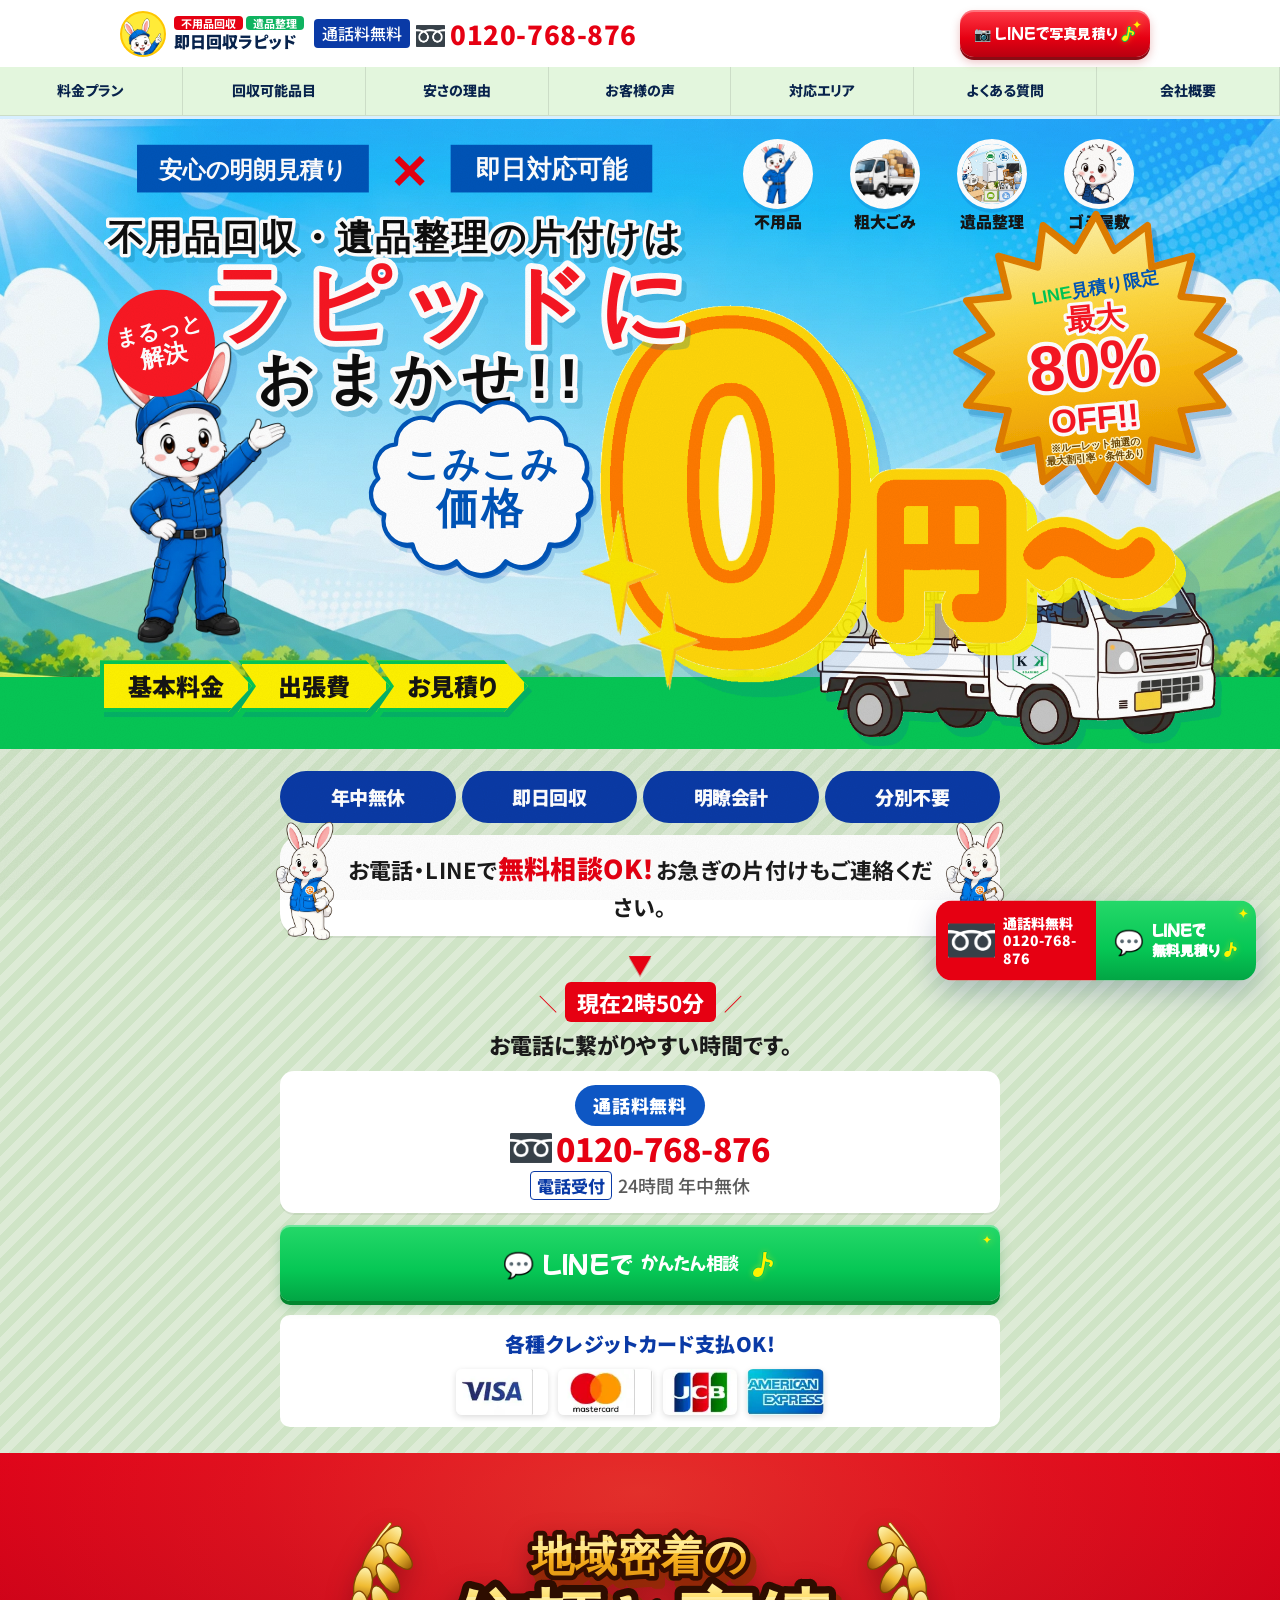
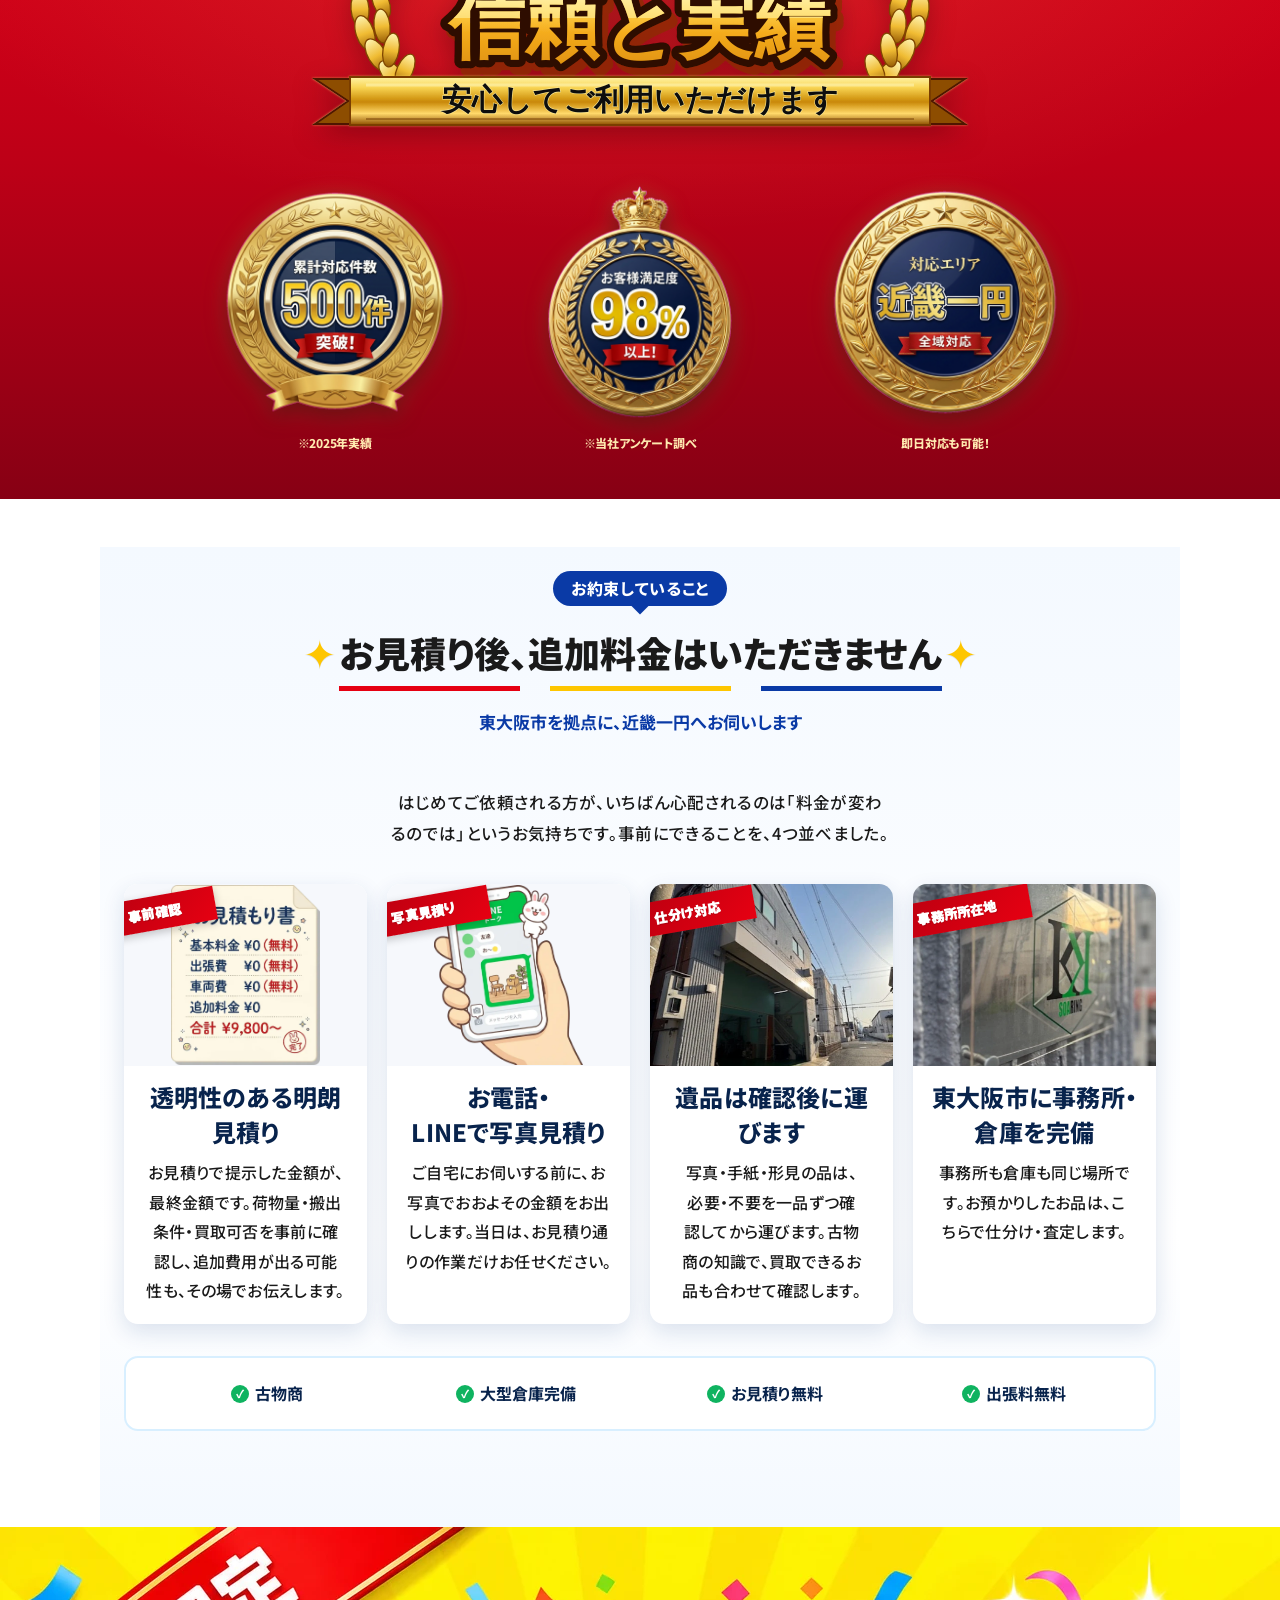
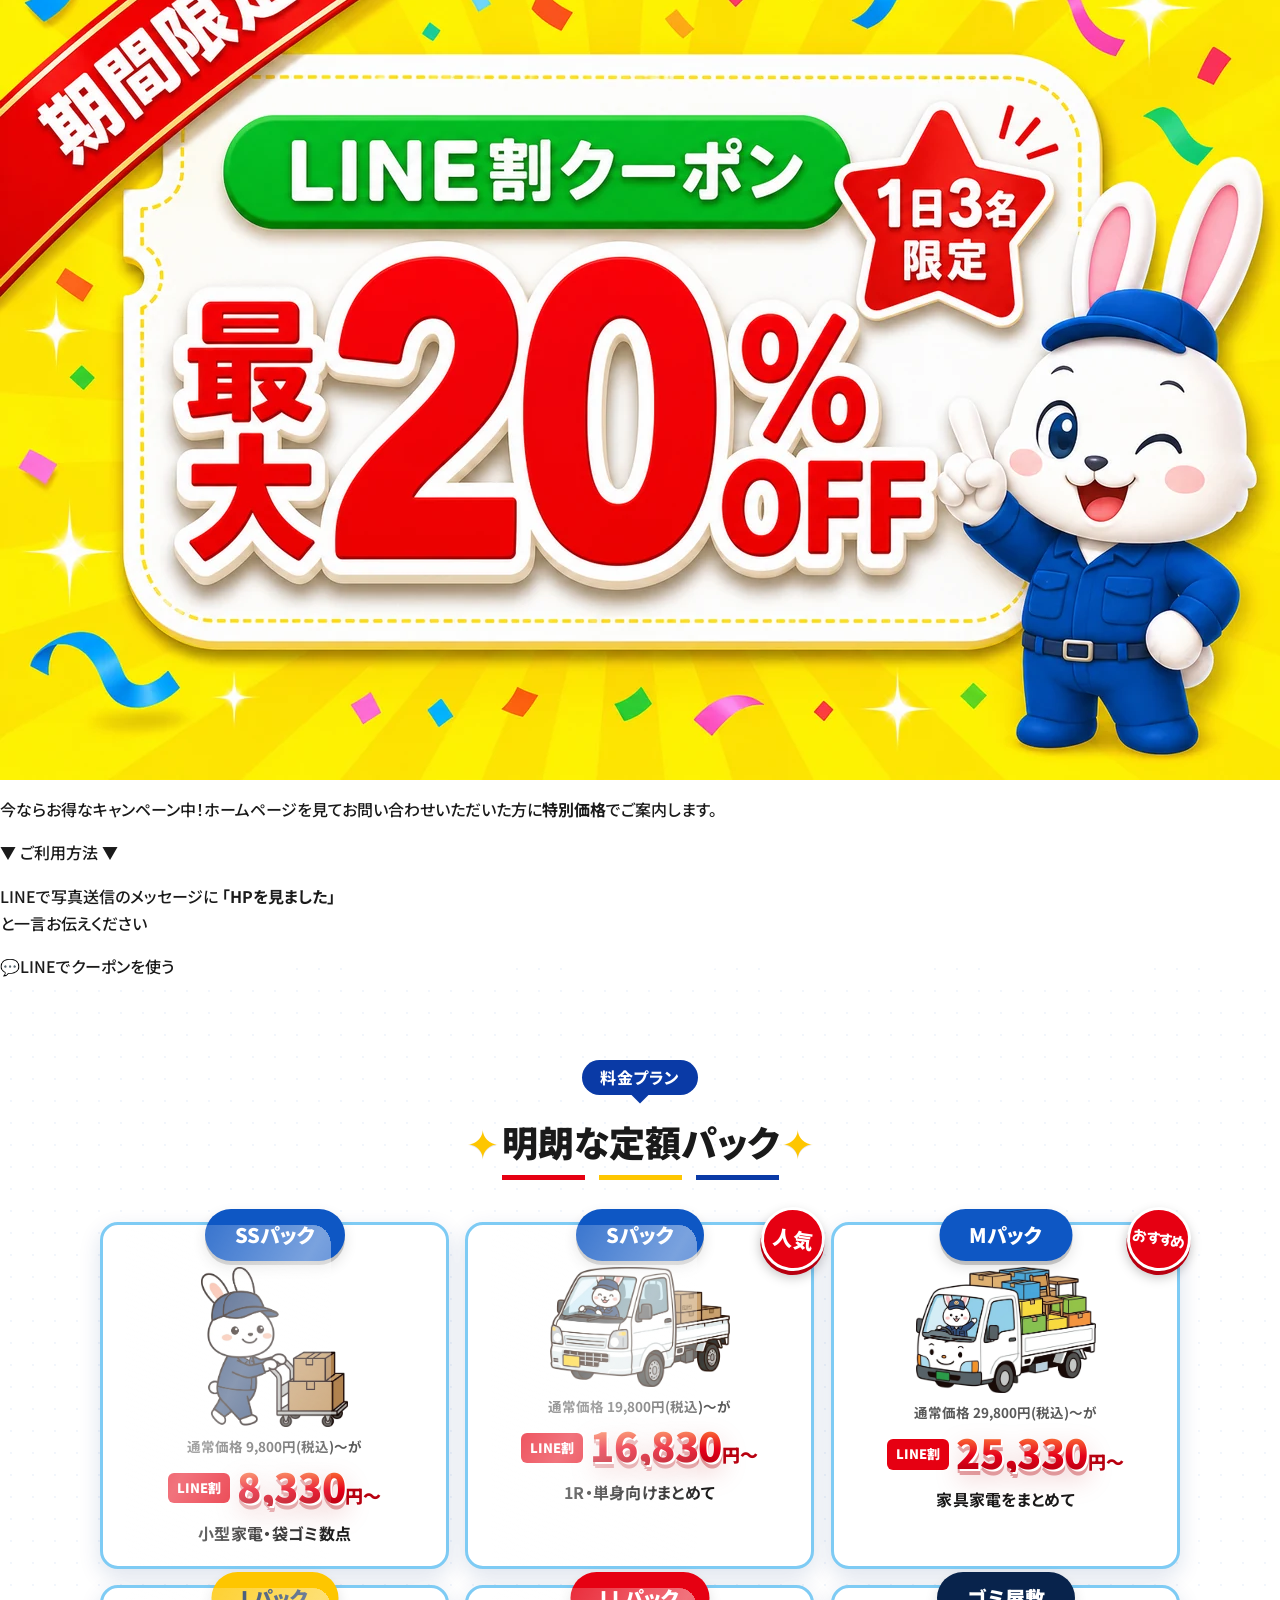
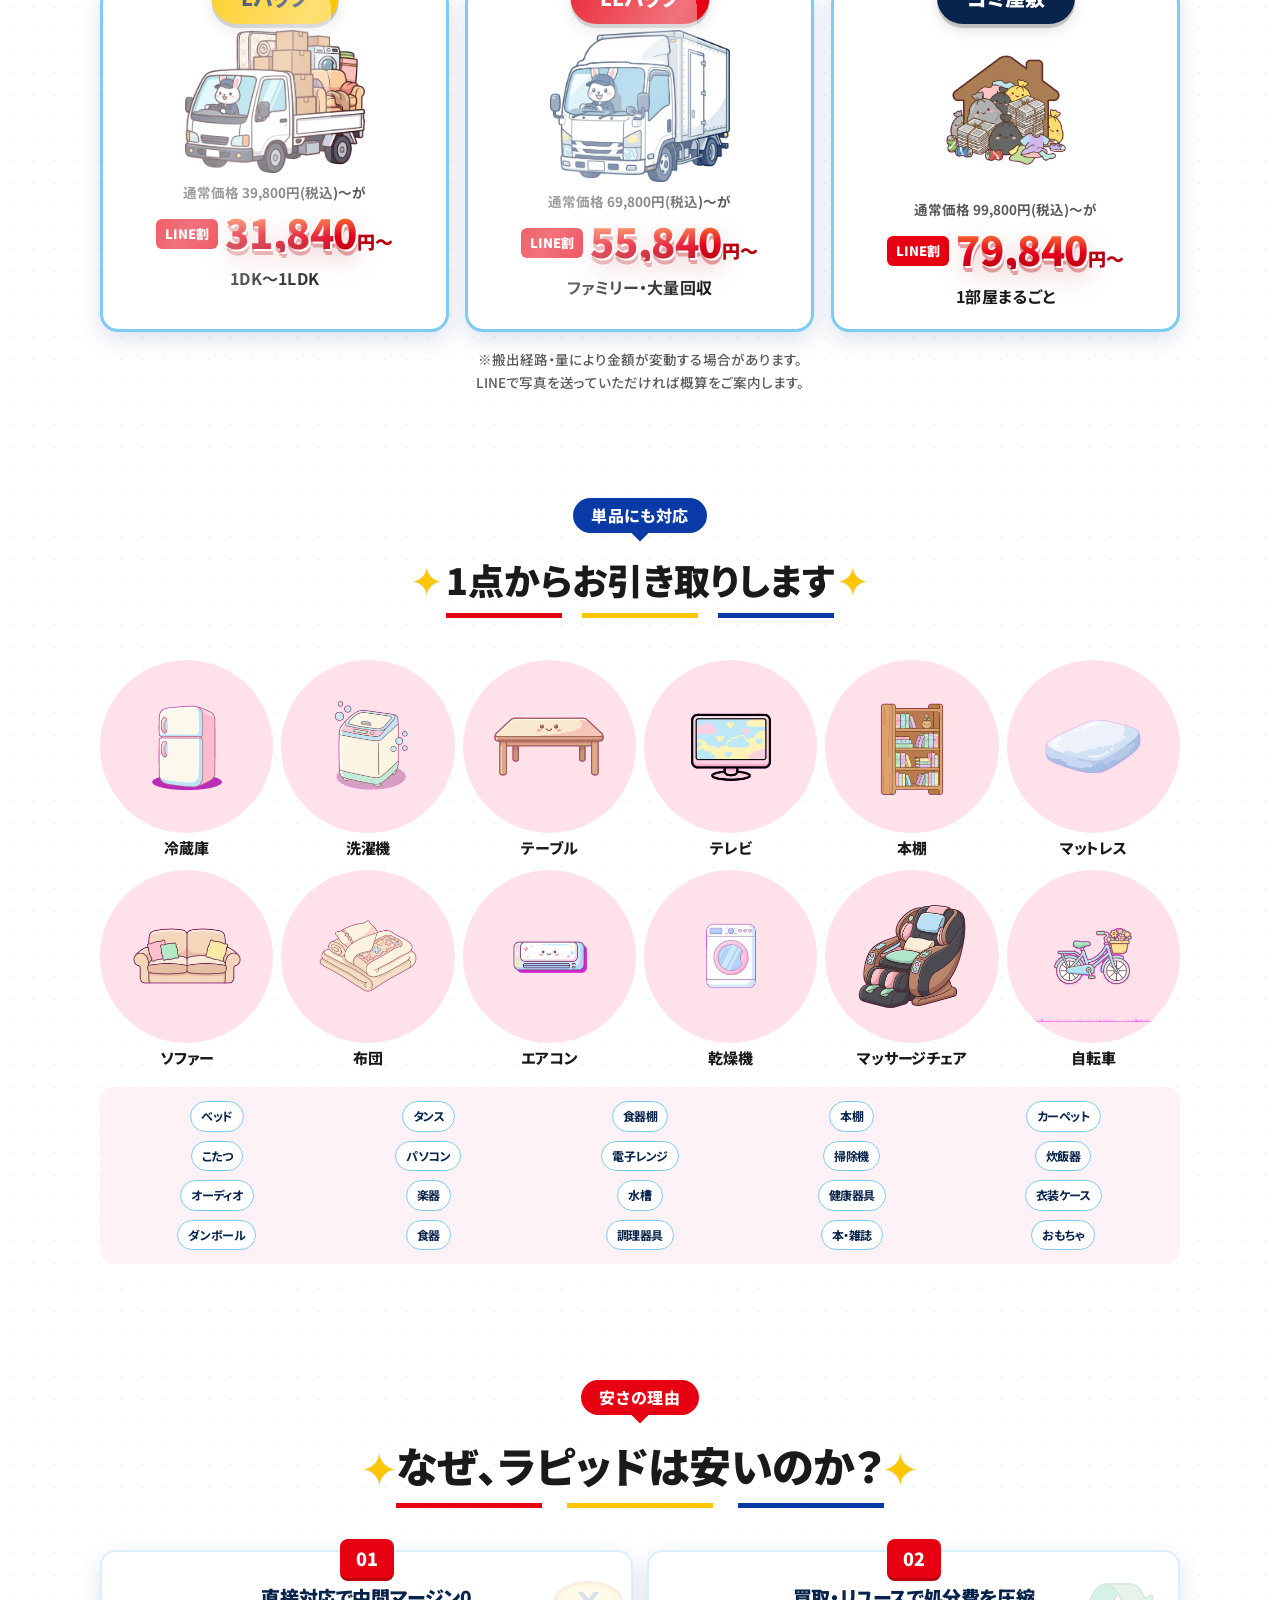
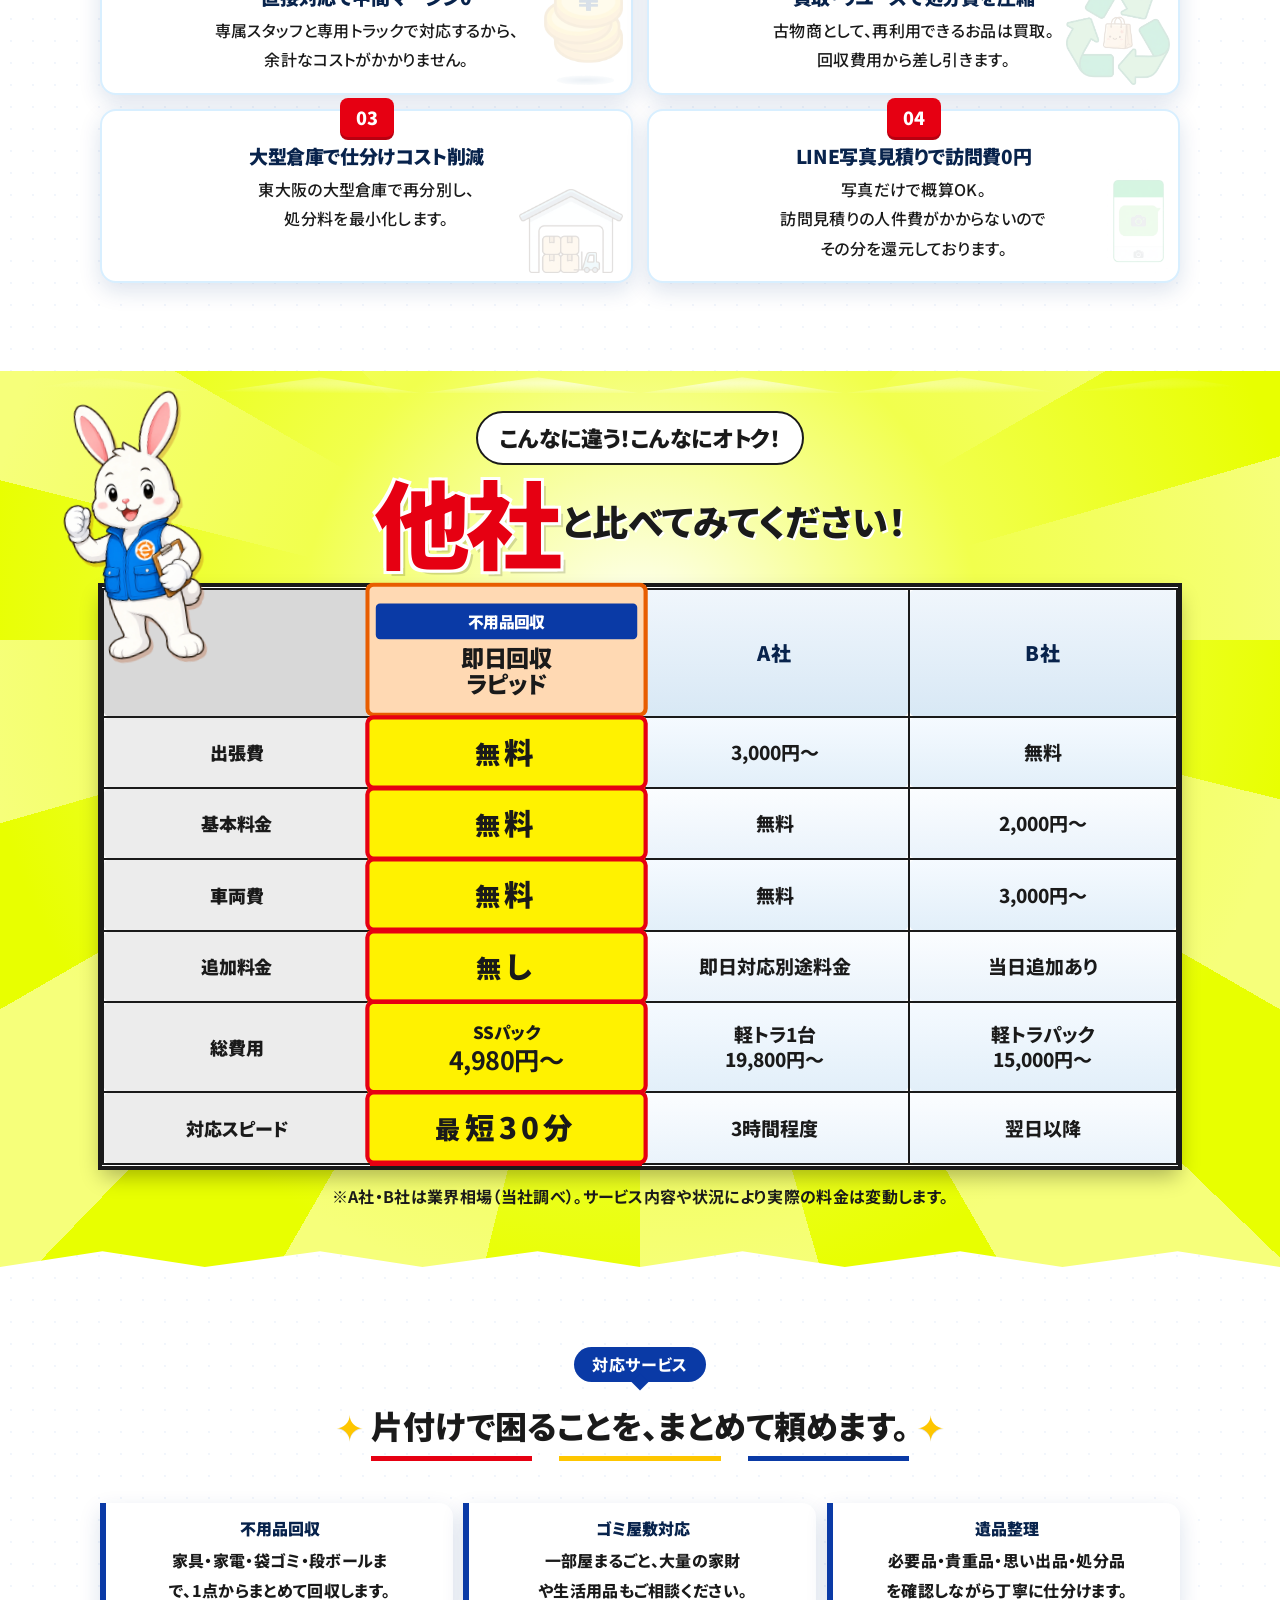
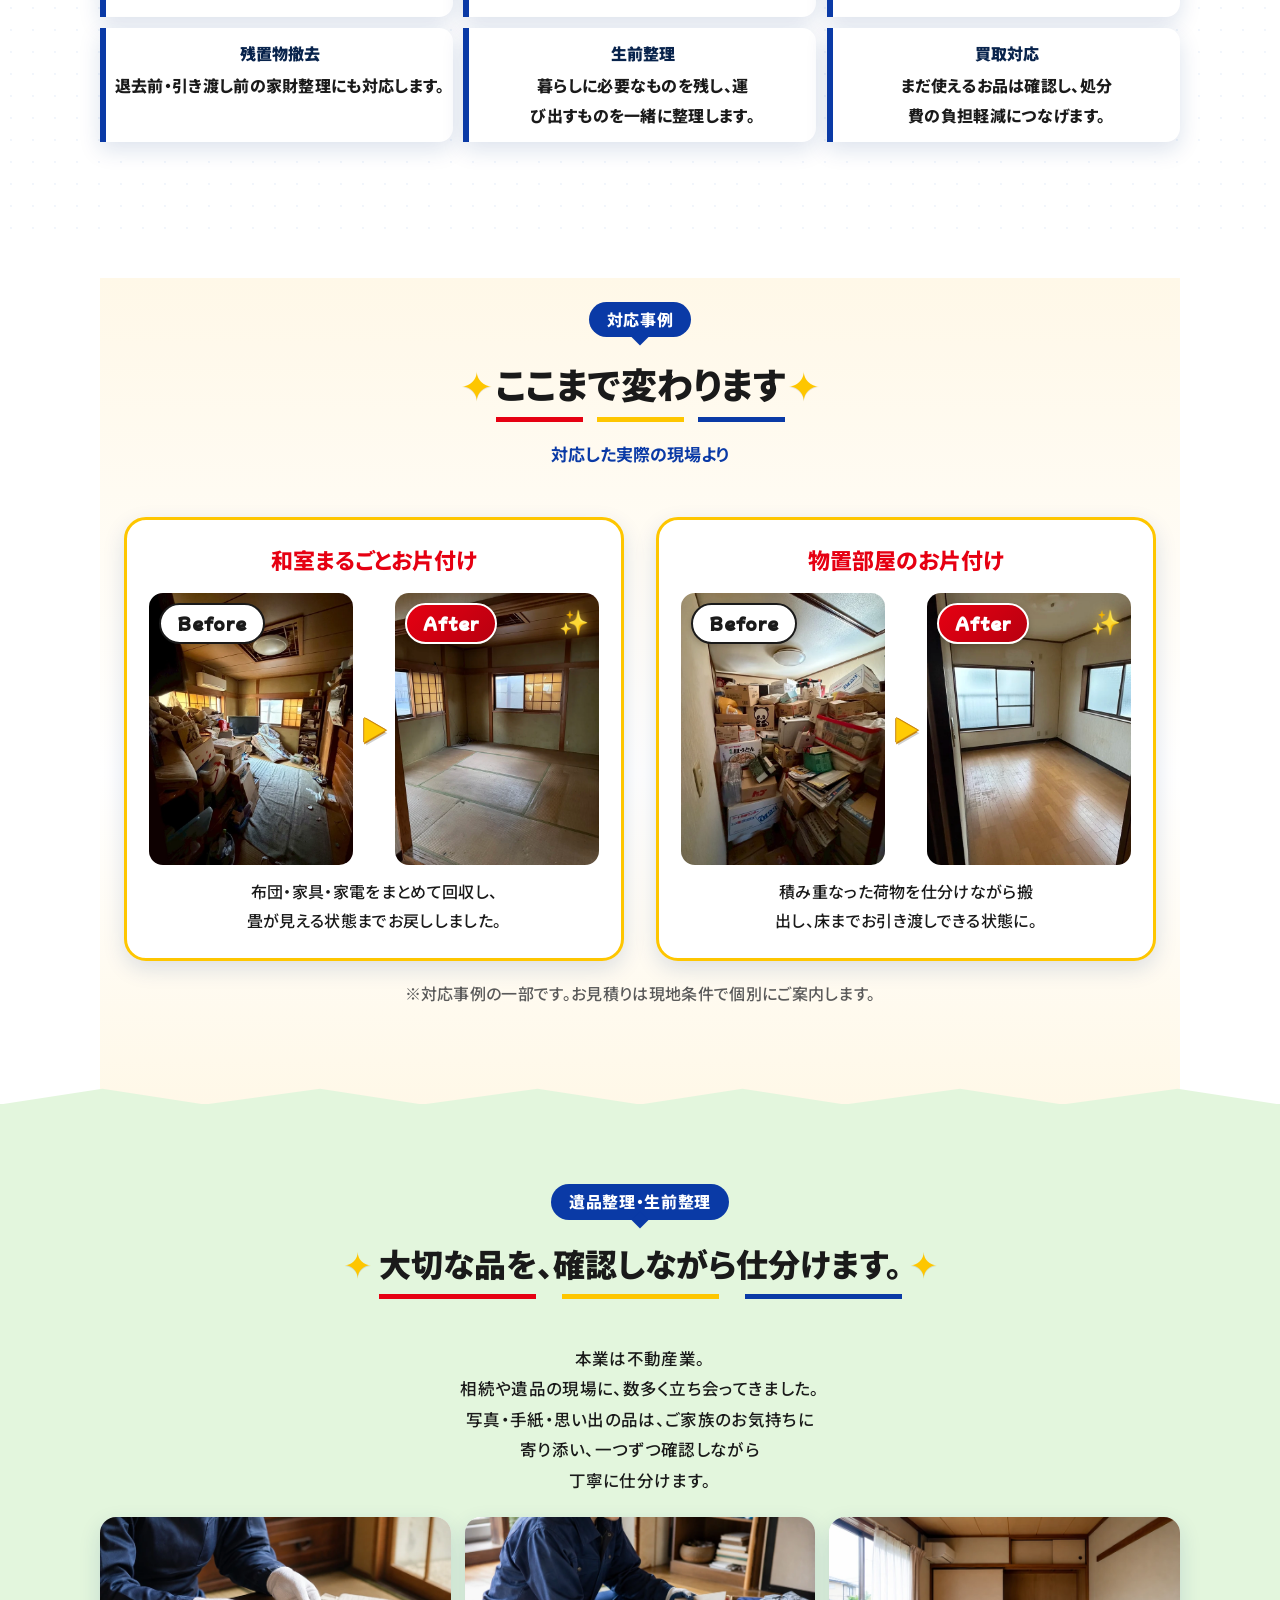
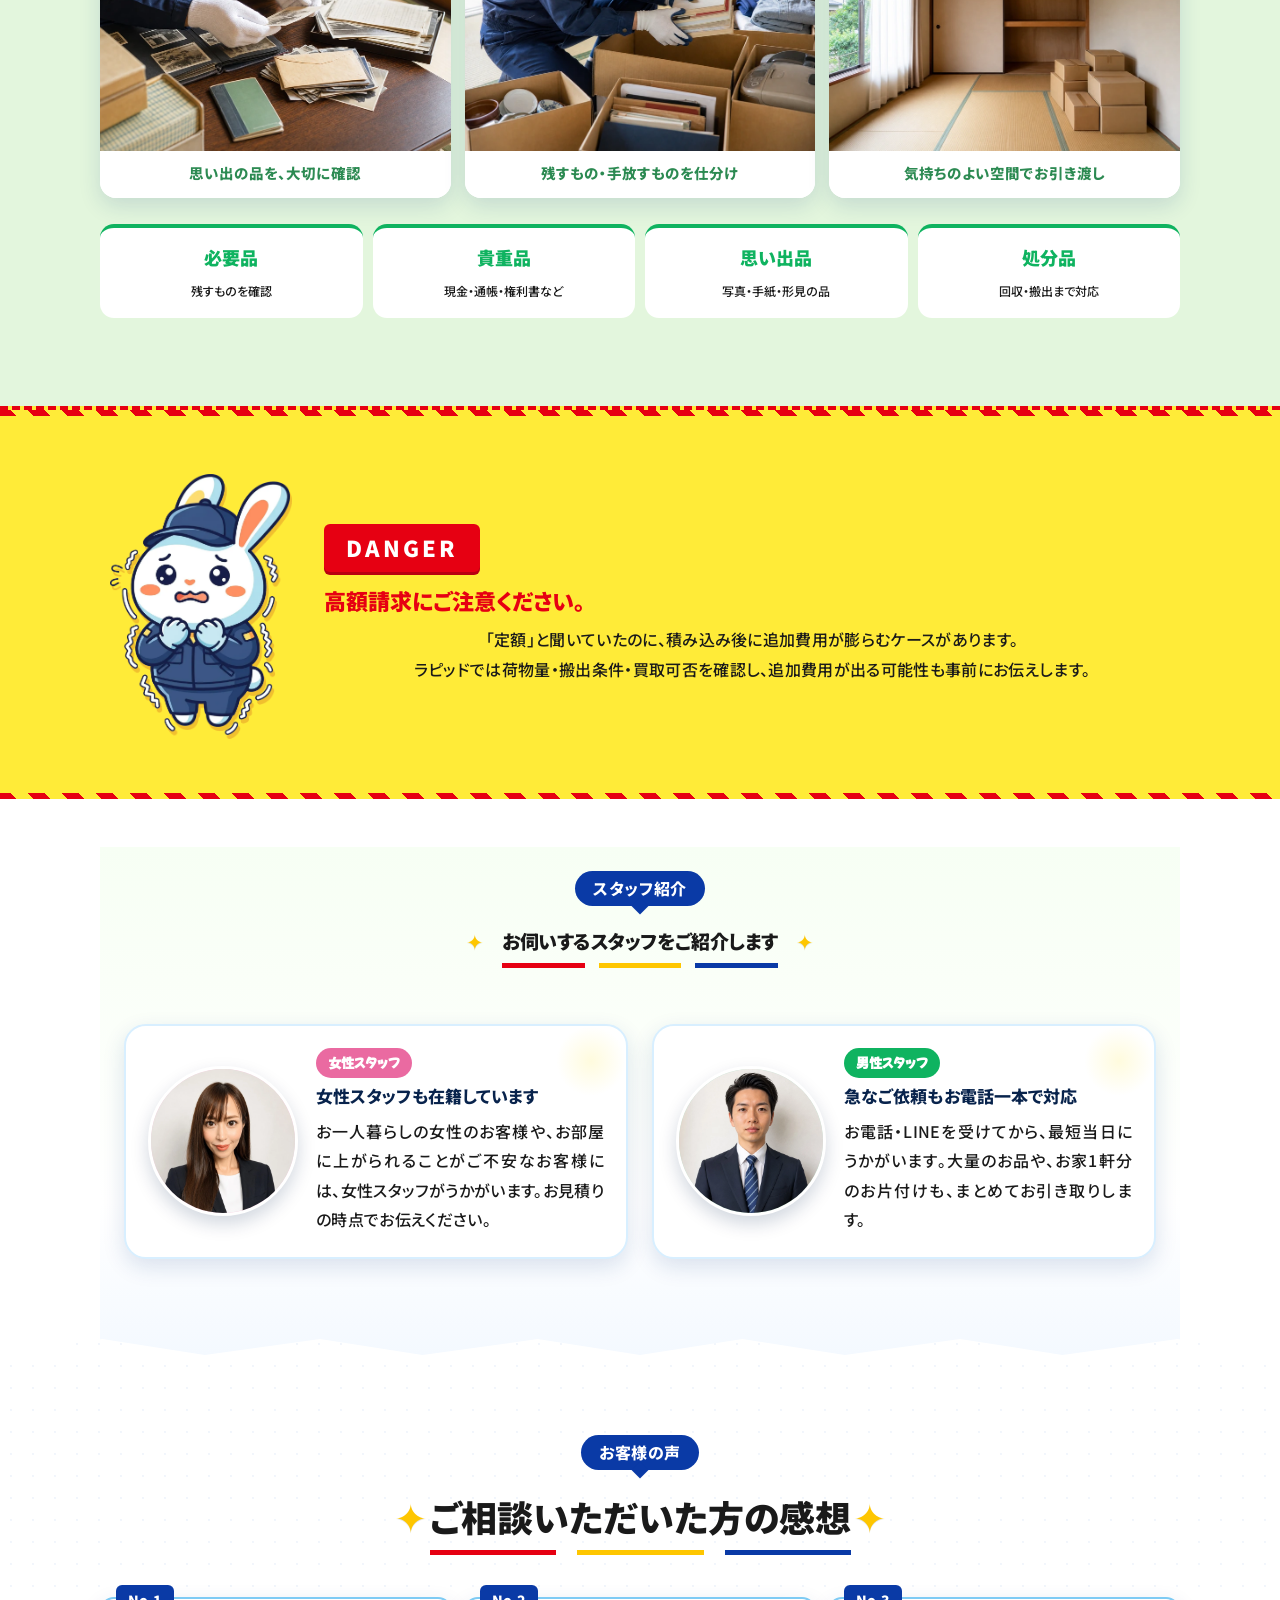
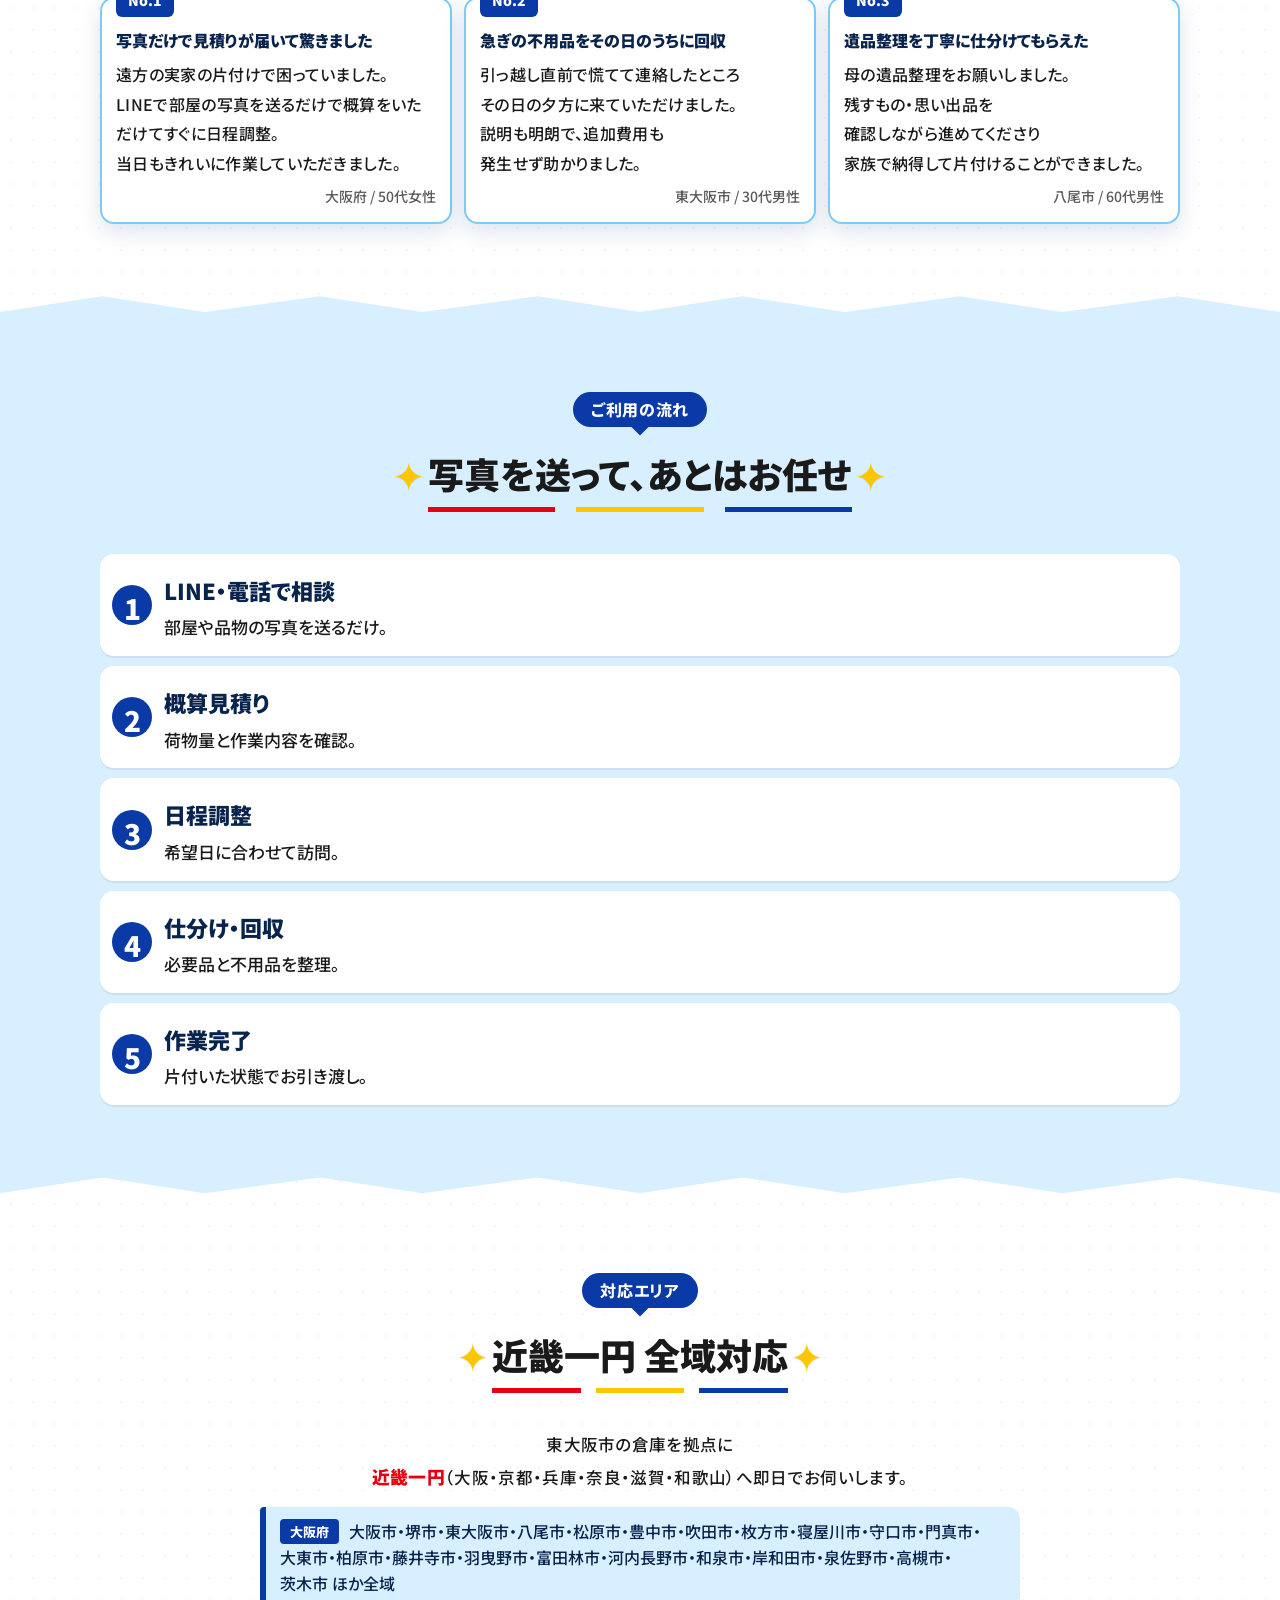
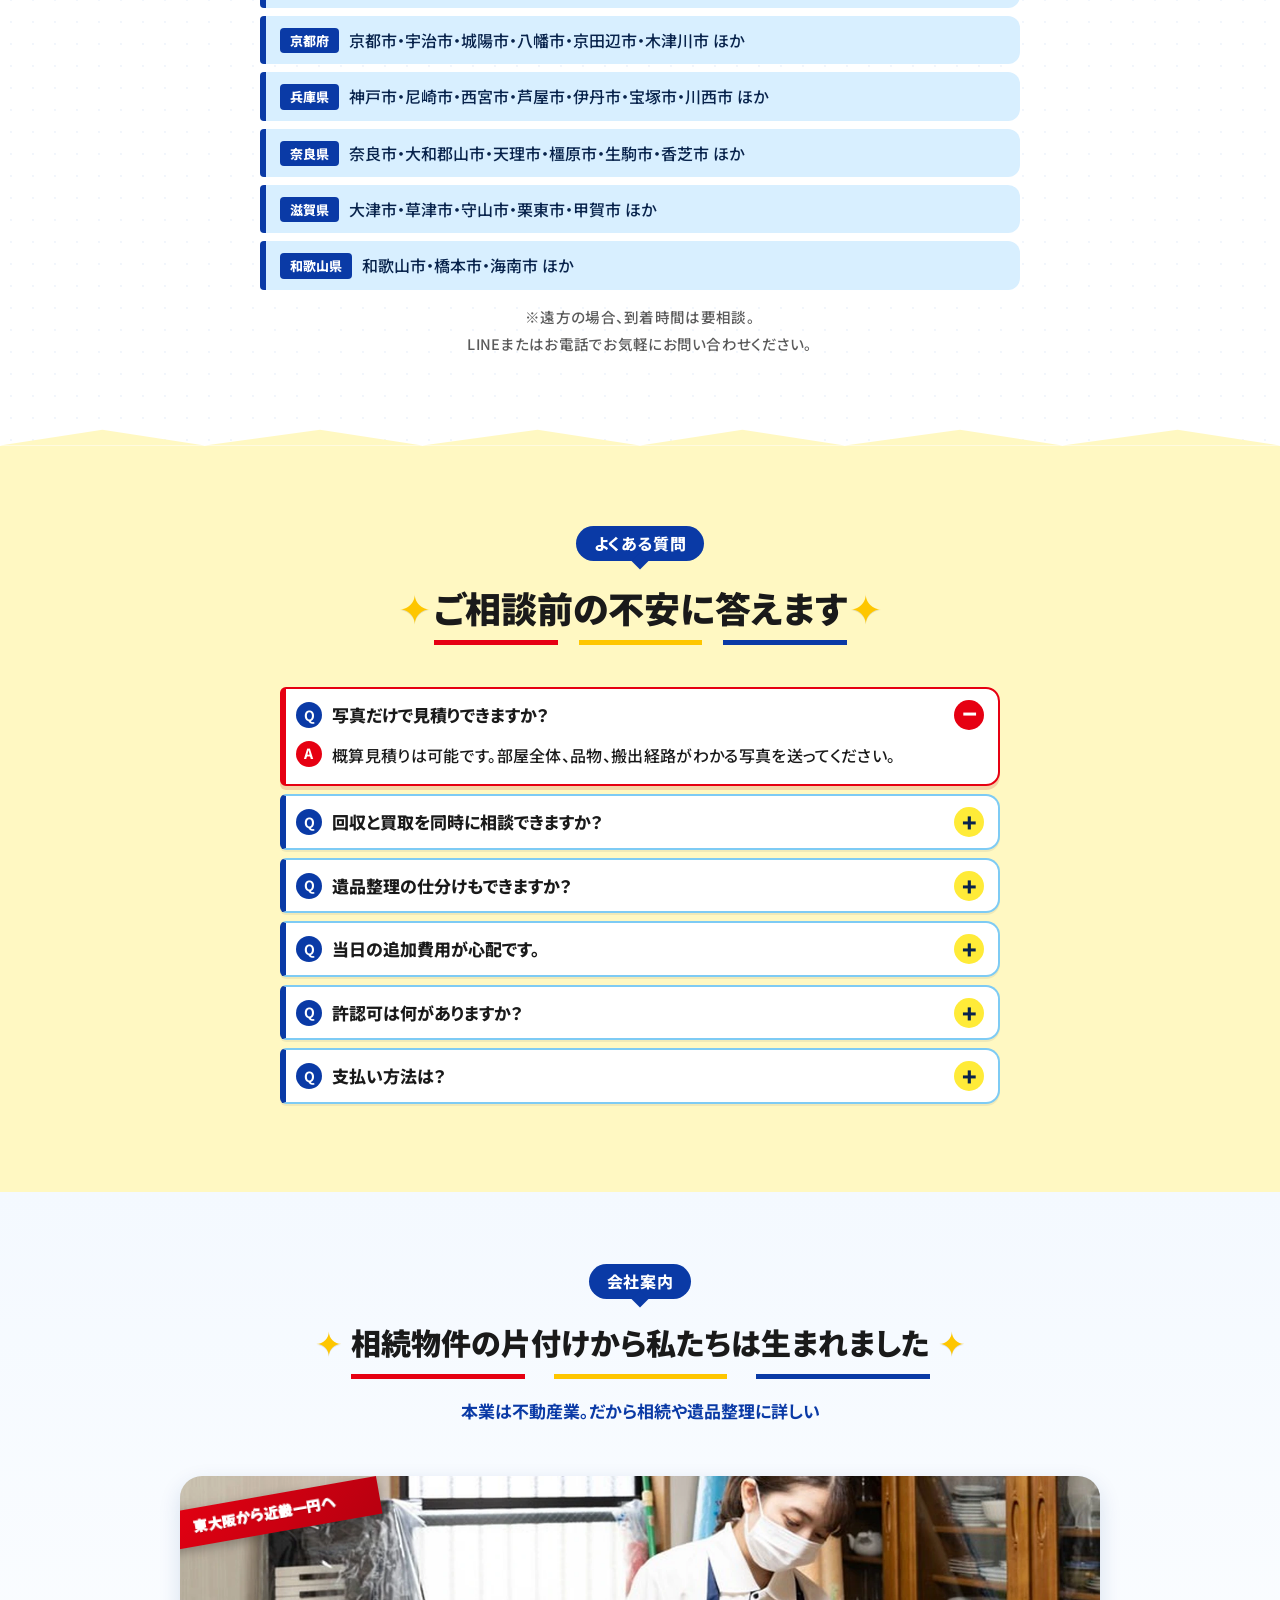
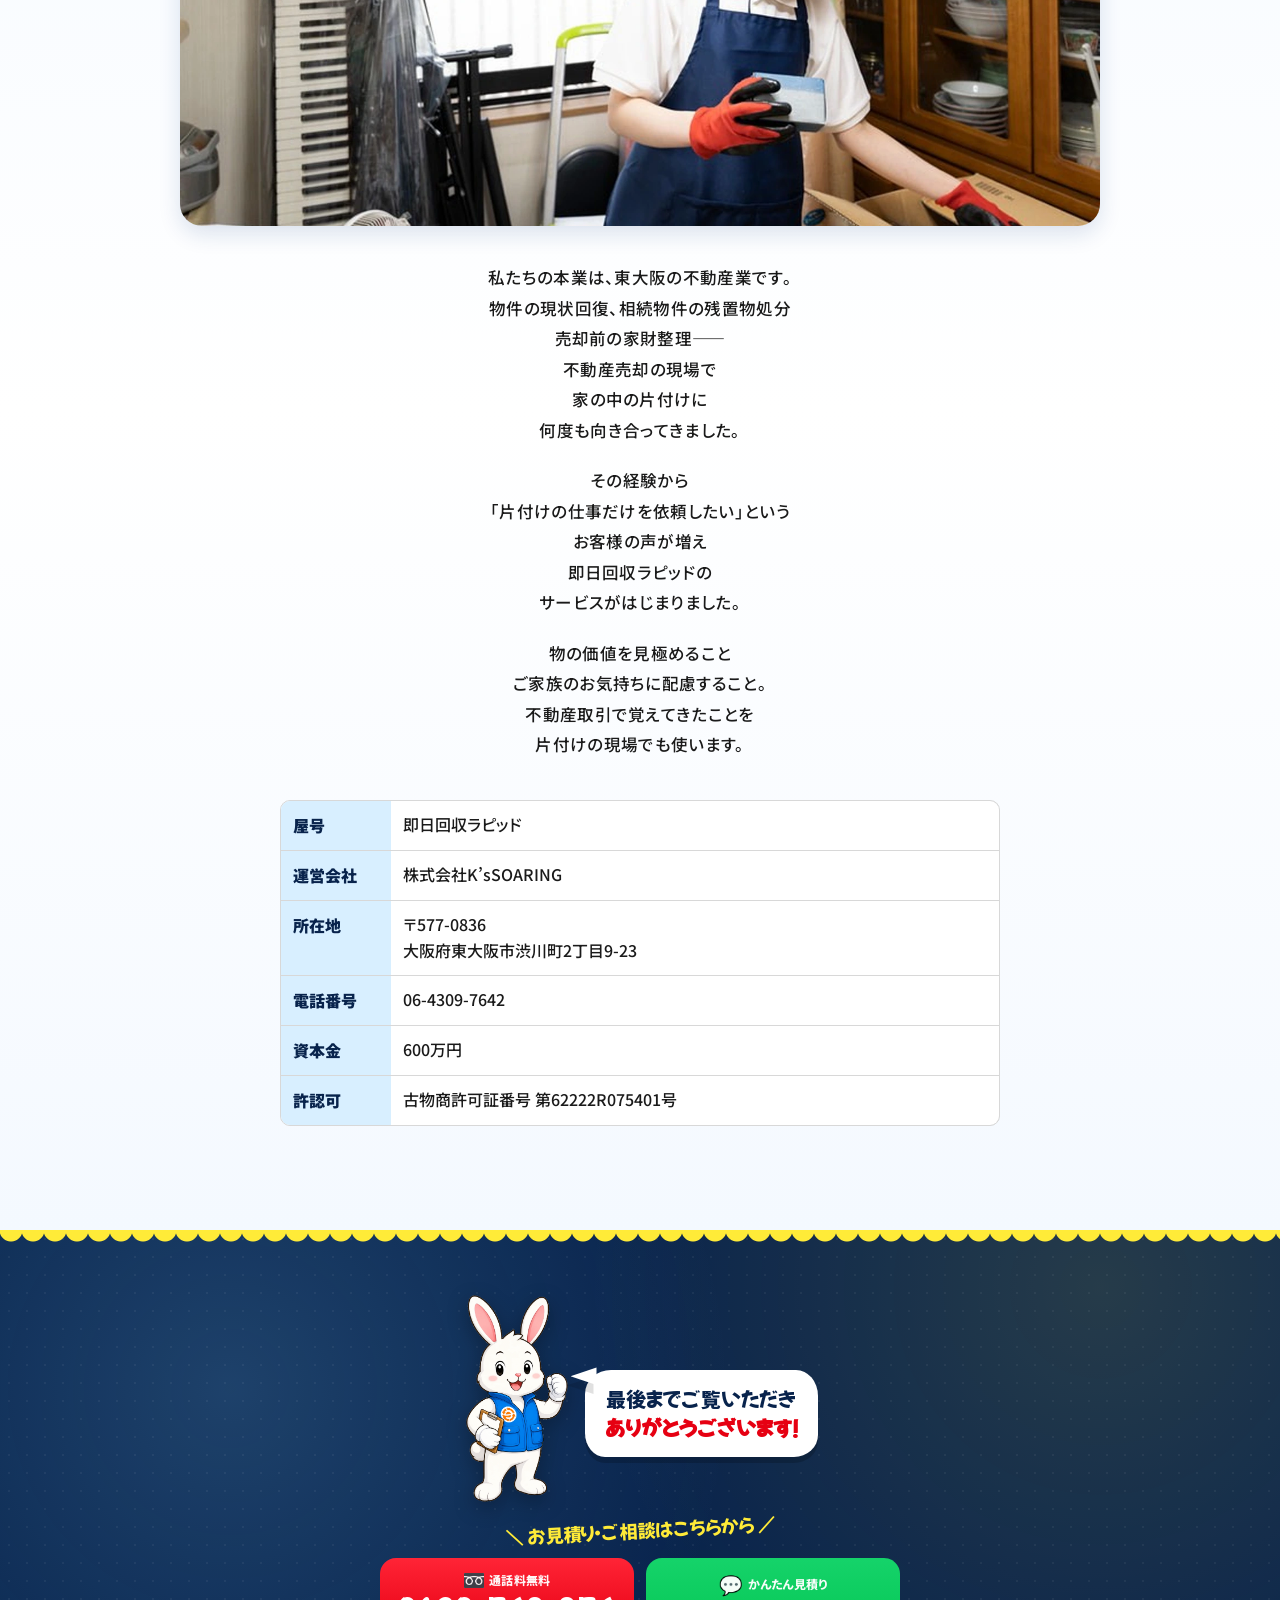
==== commit 3aa4d0e0: "Merge pull request #1 from tkaminobiz-art/codex/google-ads-tracking Google広告コンバージョンタグを追加" ====
--- a/index.html
+++ b/index.html
@@ -3,34 +3,12 @@
 <head>
   <meta charset="UTF-8">
   <meta name="viewport" content="width=device-width, initial-scale=1.0, maximum-scale=5.0, minimum-scale=1.0, viewport-fit=cover">
-  <title>不用品回収・遺品整理 大阪・東大阪｜即日回収ラピッド【即日対応・基本料0円】</title>
-  <meta name="description" content="大阪・東大阪を拠点に近畿一円対応の不用品回収・遺品整理「即日回収ラピッド」。LINEで写真を送るだけの無料見積り、基本料金・出張費・お見積り0円。粗大ごみ・ゴミ屋敷・生前整理・残置物撤去まで古物商が丁寧に対応します。">
-  <link rel="canonical" href="https://www.sokujitu-kaishu.com/">
-  <meta name="robots" content="index, follow, max-image-preview:large, max-snippet:-1">
-  <meta name="theme-color" content="#e60012">
-  <meta name="format-detection" content="telephone=yes">
-  <!-- 地域SEO -->
-  <meta name="geo.region" content="JP-27">
-  <meta name="geo.placename" content="大阪府東大阪市">
-  <!-- OGP / SNSシェア用 -->
-  <meta property="og:type" content="website">
-  <meta property="og:site_name" content="即日回収ラピッド">
-  <meta property="og:title" content="不用品回収・遺品整理 大阪・東大阪｜即日回収ラピッド">
-  <meta property="og:description" content="近畿一円対応。LINEで写真を送るだけ無料見積り、基本料金・出張費・お見積り0円。粗大ごみ・ゴミ屋敷・遺品整理まで即日対応。">
-  <meta property="og:url" content="https://www.sokujitu-kaishu.com/">
-  <meta property="og:image" content="https://www.sokujitu-kaishu.com/assets/c-pattern/parts/company/hero-truck.webp">
-  <meta property="og:locale" content="ja_JP">
-  <meta name="twitter:card" content="summary_large_image">
-  <meta name="twitter:title" content="不用品回収・遺品整理 大阪・東大阪｜即日回収ラピッド">
-  <meta name="twitter:description" content="近畿一円対応。LINEで写真を送るだけ無料見積り、基本料金0円。粗大ごみ・ゴミ屋敷・遺品整理まで即日対応。">
-  <meta name="twitter:image" content="https://www.sokujitu-kaishu.com/assets/c-pattern/parts/company/hero-truck.webp">
-  <!-- ファビコン -->
-  <link rel="icon" type="image/webp" href="assets/b-pattern/generated/parts/rabbit-face-icon.webp">
-  <link rel="apple-touch-icon" href="assets/b-pattern/generated/parts/rabbit-face-icon.webp">
+  <title>即日回収ラピッド | 大阪の不用品回収・粗大ごみ片付け・遺品整理</title>
+  <meta name="description" content="近畿一円全域対応の即日回収ラピッド。LINEで写真を送るだけ無料見積り、基本料金・出張費・お見積り0円。不用品回収・粗大ごみ・ゴミ屋敷・遺品整理まで。">
   <link rel="preconnect" href="https://fonts.googleapis.com">
   <link rel="preconnect" href="https://fonts.gstatic.com" crossorigin>
   <link href="https://fonts.googleapis.com/css2?family=Noto+Sans+JP:wght@500;700;800;900&family=Mochiy+Pop+One&family=Bowlby+One&family=Reggae+One&display=swap" rel="stylesheet">
-  <link rel="stylesheet" href="styles.css?v=20260702-clock24">
+  <link rel="stylesheet" href="styles.css?v=20260615-consolidate">
   <!-- Google Ads: site-wide base tag. No customer data is passed from this page. -->
   <script async src="https://www.googletagmanager.com/gtag/js?id=AW-18262130937"></script>
   <script>
@@ -38,101 +16,6 @@
     function gtag(){dataLayer.push(arguments);}
     gtag('js', new Date());
     gtag('config', 'AW-18262130937');
-  </script>
-  <!-- 構造化データ：LocalBusiness / Organization / WebSite / FAQ -->
-  <script type="application/ld+json">
-  {
-    "@context": "https://schema.org",
-    "@graph": [
-      {
-        "@type": "Organization",
-        "@id": "https://www.sokujitu-kaishu.com/#organization",
-        "name": "株式会社K's SOARING",
-        "url": "https://www.sokujitu-kaishu.com/",
-        "logo": "https://www.sokujitu-kaishu.com/assets/b-pattern/generated/parts/rabbit-face-icon.webp",
-        "telephone": "+81-6-4309-7642",
-        "address": {
-          "@type": "PostalAddress",
-          "postalCode": "577-0836",
-          "addressRegion": "大阪府",
-          "addressLocality": "東大阪市",
-          "streetAddress": "渋川町2丁目9-23",
-          "addressCountry": "JP"
-        }
-      },
-      {
-        "@type": "LocalBusiness",
-        "@id": "https://www.sokujitu-kaishu.com/#business",
-        "name": "即日回収ラピッド",
-        "description": "大阪・東大阪を拠点に近畿一円対応の不用品回収・粗大ごみ・ゴミ屋敷片付け・遺品整理・生前整理・残置物撤去。古物商許可取得。",
-        "image": "https://www.sokujitu-kaishu.com/assets/c-pattern/parts/company/hero-truck.webp",
-        "url": "https://www.sokujitu-kaishu.com/",
-        "telephone": "+81-120-768-876",
-        "parentOrganization": { "@id": "https://www.sokujitu-kaishu.com/#organization" },
-        "priceRange": "¥4,980〜",
-        "currenciesAccepted": "JPY",
-        "paymentAccepted": "現金, クレジットカード（VISA, JCB, Mastercard, American Express, Diners Club）",
-        "address": {
-          "@type": "PostalAddress",
-          "postalCode": "577-0836",
-          "addressRegion": "大阪府",
-          "addressLocality": "東大阪市",
-          "streetAddress": "渋川町2丁目9-23",
-          "addressCountry": "JP"
-        },
-        "areaServed": [
-          { "@type": "AdministrativeArea", "name": "大阪府" },
-          { "@type": "AdministrativeArea", "name": "京都府" },
-          { "@type": "AdministrativeArea", "name": "兵庫県" },
-          { "@type": "AdministrativeArea", "name": "奈良県" },
-          { "@type": "AdministrativeArea", "name": "滋賀県" },
-          { "@type": "AdministrativeArea", "name": "和歌山県" }
-        ],
-        "openingHoursSpecification": [
-          {
-            "@type": "OpeningHoursSpecification",
-            "dayOfWeek": ["Monday","Tuesday","Wednesday","Thursday","Friday","Saturday","Sunday"],
-            "opens": "00:00",
-            "closes": "23:59"
-          }
-        ],
-        "sameAs": ["https://lin.ee/Uze6YTx"],
-        "hasOfferCatalog": {
-          "@type": "OfferCatalog",
-          "name": "回収・整理サービス",
-          "itemListElement": [
-            { "@type": "Offer", "itemOffered": { "@type": "Service", "name": "不用品回収" } },
-            { "@type": "Offer", "itemOffered": { "@type": "Service", "name": "粗大ごみ回収" } },
-            { "@type": "Offer", "itemOffered": { "@type": "Service", "name": "ゴミ屋敷の片付け" } },
-            { "@type": "Offer", "itemOffered": { "@type": "Service", "name": "遺品整理" } },
-            { "@type": "Offer", "itemOffered": { "@type": "Service", "name": "生前整理" } },
-            { "@type": "Offer", "itemOffered": { "@type": "Service", "name": "残置物撤去" } },
-            { "@type": "Offer", "itemOffered": { "@type": "Service", "name": "不用品買取" } }
-          ]
-        }
-      },
-      {
-        "@type": "WebSite",
-        "@id": "https://www.sokujitu-kaishu.com/#website",
-        "url": "https://www.sokujitu-kaishu.com/",
-        "name": "即日回収ラピッド",
-        "inLanguage": "ja",
-        "publisher": { "@id": "https://www.sokujitu-kaishu.com/#organization" }
-      },
-      {
-        "@type": "FAQPage",
-        "@id": "https://www.sokujitu-kaishu.com/#faq",
-        "mainEntity": [
-          { "@type": "Question", "name": "写真だけで見積りできますか？", "acceptedAnswer": { "@type": "Answer", "text": "概算見積りは可能です。部屋全体、品物、搬出経路がわかる写真を送ってください。" } },
-          { "@type": "Question", "name": "回収と買取を同時に相談できますか？", "acceptedAnswer": { "@type": "Answer", "text": "はい。回収したいお品の中に価値が残るものがあれば、処分費を抑える材料として確認します。" } },
-          { "@type": "Question", "name": "遺品整理の仕分けもできますか？", "acceptedAnswer": { "@type": "Answer", "text": "必要品・貴重品・思い出品・処分品に分けながら進めます。" } },
-          { "@type": "Question", "name": "当日の追加費用が心配です。", "acceptedAnswer": { "@type": "Answer", "text": "事前に荷物量・搬出条件を確認し、追加費用が発生する可能性も先にお伝えしてから作業に入ります。" } },
-          { "@type": "Question", "name": "許認可は何がありますか？", "acceptedAnswer": { "@type": "Answer", "text": "古物商許可を取得しています。" } },
-          { "@type": "Question", "name": "支払い方法は？", "acceptedAnswer": { "@type": "Answer", "text": "現金のほか、各種クレジットカード（VISA / JCB / Mastercard / AMEX / Diners）に対応しています。" } }
-        ]
-      }
-    ]
-  }
   </script>
 </head>
 <body>
@@ -188,7 +71,6 @@
       </div>
       <h1 class="hero-copy">
         <img src="assets/b-pattern/generated/parts/hero-copy-rapid.svg?v=20260604-text2x" alt="安心の明朗見積り、即日対応可能。不用品回収・粗大ごみの片付けは丸ごとラピッドにおまかせ。">
-        <span class="visually-hidden">大阪・東大阪の不用品回収・粗大ごみ・遺品整理なら即日回収ラピッド｜近畿一円 即日対応</span>
       </h1>
       <img class="hero-speech" src="assets/b-pattern/generated/parts/hero-speech-komikomi.svg?v=20260604-text2x" alt="こみこみ価格">
       <img class="hero-rabbit-left" src="assets/b-pattern/generated/parts/rabbit-left.webp" srcset="assets/b-pattern/generated/parts/rabbit-left.webp 1x, assets/b-pattern/generated/parts/rabbit-left@2x.webp 2x, assets/b-pattern/generated/parts/rabbit-left@3x.webp 3x" alt="">
@@ -196,7 +78,7 @@
         <img class="hero-truck" src="assets/c-pattern/parts/company/truck-white-ks.webp" srcset="assets/c-pattern/parts/company/truck-white-ks.webp 1x, assets/c-pattern/parts/company/truck-white-ks@2x.webp 2x, assets/c-pattern/parts/company/truck-white-ks@3x.webp 3x" alt="">
       </div>
       <img class="hero-rabbit-small" src="assets/b-pattern/generated/parts/rabbit-small.webp" alt="">
-      <img class="hero-discount" src="assets/b-pattern/generated/parts/hero-discount-rapid.svg?v=20260702-gold80b" alt="LINE見積り限定 最大80%OFF ※ルーレット抽選の最大割引率・条件あり">
+      <img class="hero-discount" src="assets/b-pattern/generated/parts/hero-discount-rapid.svg?v=20260604-text2x" alt="LINE見積り限定 最大20%OFF">
       <img class="hero-sparkle" src="assets/b-pattern/generated/parts/hero-sparkle-rapid.png" srcset="assets/b-pattern/generated/parts/hero-sparkle-rapid.png 1x, assets/b-pattern/generated/parts/hero-sparkle-rapid@2x.png 2x, assets/b-pattern/generated/parts/hero-sparkle-rapid@3x.png 3x" alt="">
       <img class="hero-price" src="assets/b-pattern/generated/parts/hero-zero-rapid-v2.png" srcset="assets/b-pattern/generated/parts/hero-zero-rapid-v2.png 1x, assets/b-pattern/generated/parts/hero-zero-rapid-v2@2x.png 2x, assets/b-pattern/generated/parts/hero-zero-rapid-v2@3x.png 3x" alt="0円">
       <div class="hero-includes" aria-label="無料項目">
@@ -337,6 +219,29 @@
         <li><span class="promise-badge-mark">✓</span>お見積り無料</li>
         <li><span class="promise-badge-mark">✓</span>出張料無料</li>
       </ul>
+    </section>
+
+    <!-- ===== LINE割クーポン（割引訴求セクション） ===== -->
+    <section class="coupon" id="coupon" aria-label="LINE割クーポン">
+      <div class="coupon-wrap">
+        <!-- 上半券：プレミアムチケット画像＋テキストオーバーレイ -->
+        <div class="coupon-card">
+          <img class="coupon-ticket-img" src="assets/c-pattern/parts/coupon/coupon-pop-v2.webp" alt="期間限定 LINE割クーポン 最大20%OFF 1日3名限定" width="1280" height="853">
+        </div>
+
+        <!-- 説明＋ご利用方法 -->
+        <div class="coupon-info">
+          <p class="coupon-lead">今ならお得なキャンペーン中！<br class="br-mb">ホームページを見てお問い合わせいただいた方に<strong>特別価格</strong>でご案内します。</p>
+          <p class="coupon-howto-title">▼ ご利用方法 ▼</p>
+          <p class="coupon-howto-body">
+            LINEで写真送信のメッセージに<br class="br-mb">
+            <strong class="coupon-hp-em">「HPを見ました」</strong><br>と一言お伝えください
+          </p>
+          <a class="coupon-howto-cta" href="https://lin.ee/Uze6YTx" target="_blank" rel="noopener">
+            <span aria-hidden="true">💬</span>LINEでクーポンを使う
+          </a>
+        </div>
+      </div>
     </section>
 
     <!-- ===== 料金プラン ===== -->
@@ -737,7 +642,7 @@
         <span class="sect-eyebrow">対応エリア</span>
         <h2 class="sect-h2">近畿一円 全域対応</h2>
       </div>
-      <p class="area-lead">東大阪市の倉庫を拠点に<br><strong>近畿一円</strong>（大阪・京都・兵庫・奈良・滋賀・和歌山・三重）へ即日でお伺いします。</p>
+      <p class="area-lead">東大阪市の倉庫を拠点に<br><strong>近畿一円</strong>（大阪・京都・兵庫・奈良・滋賀・和歌山）へ即日でお伺いします。</p>
       <ul class="area-list">
         <li><b>大阪府</b>大阪市・堺市・東大阪市・八尾市・松原市・豊中市・吹田市・枚方市・寝屋川市・守口市・門真市・大東市・柏原市・藤井寺市・羽曳野市・富田林市・河内長野市・和泉市・岸和田市・泉佐野市・高槻市・茨木市 ほか全域</li>
         <li><b>京都府</b>京都市・宇治市・城陽市・八幡市・京田辺市・木津川市 ほか</li>
@@ -745,7 +650,6 @@
         <li><b>奈良県</b>奈良市・大和郡山市・天理市・橿原市・生駒市・香芝市 ほか</li>
         <li><b>滋賀県</b>大津市・草津市・守山市・栗東市・甲賀市 ほか</li>
         <li><b>和歌山県</b>和歌山市・橋本市・海南市 ほか</li>
-        <li><b>三重県</b>四日市市・桑名市・鈴鹿市・津市・松阪市・いなべ市・亀山市 ほか</li>
       </ul>
       <p class="area-note">※遠方の場合、到着時間は要相談。<br>LINEまたはお電話でお気軽にお問い合わせください。</p>
     </section>
@@ -872,170 +776,6 @@
     <img class="float-menu-rabbit" src="assets/b-pattern/generated/parts/rabbit-face-icon.webp" alt="">
     <span class="float-menu-bars" aria-hidden="true"></span>
   </button>
-
-  <!-- ===== オープニングルーレット（プレミアム抽選モーダル＋左下デジタル時計） ===== -->
-  <div id="rl-root">
-    <!-- 当選後カウントダウン: 『24』風 7セグLED時計（左下固定・固定CTAの上へ自動退避） -->
-    <button class="rl-clock" id="rlClock" type="button" hidden aria-label="獲得したクーポンの残り時間を表示">
-      <span class="rl-clock-label" id="rlClockLabel">20%OFF クーポン有効期限</span>
-      <svg class="rl-clock-svg" id="rlClockSvg" viewBox="0 0 113 40" aria-hidden="true"></svg>
-      <span class="rl-clock-sub" id="rlClockSub">タップで表示 ▸</span>
-    </button>
-
-    <div class="rl-overlay" id="rlOverlay" role="dialog" aria-modal="true" aria-labelledby="rlTitle" hidden>
-      <div class="rl-dust" id="rlDust"></div>
-      <div class="rl-frame">
-        <div class="rl-card">
-          <button class="rl-close" id="rlClose" type="button" aria-label="閉じる">✕</button>
-          <div class="rl-rays" id="rlRays"></div>
-
-          <!-- ▼ 抽選ステージ -->
-          <div class="rl-stage rl-stage-spin" id="rlStageSpin">
-            <div class="rl-head">
-              <p class="rl-badge">オープン記念｜全員当たる抽選会</p>
-              <h2 class="rl-title" id="rlTitle">オープニングルーレット</h2>
-              <p class="rl-sub" id="rlSub">回すだけで<b>全員</b>に特典！最大 <span class="rl-x80">80%OFF</span></p>
-            </div>
-            <div class="rl-wheel-zone">
-              <div class="rl-wheel-glow"></div>
-              <div class="rl-wheel-wrap">
-                <svg id="rlWheelSvg" viewBox="0 0 500 500" aria-hidden="true">
-                  <defs>
-                    <linearGradient id="rlRimGrad" x1="0" y1="0" x2="1" y2="1">
-                      <stop offset="0" stop-color="#fff6c9"/>
-                      <stop offset=".16" stop-color="#f5d15c"/>
-                      <stop offset=".36" stop-color="#a86e12"/>
-                      <stop offset=".52" stop-color="#e8b93c"/>
-                      <stop offset=".66" stop-color="#fff0a8"/>
-                      <stop offset=".84" stop-color="#8f5c08"/>
-                      <stop offset="1" stop-color="#d9a83a"/>
-                    </linearGradient>
-                    <radialGradient id="rlSegRed" cx=".5" cy=".5" r=".5">
-                      <stop offset="0" stop-color="#66000a"/>
-                      <stop offset=".5" stop-color="#a3000f"/>
-                      <stop offset=".82" stop-color="#d80016"/>
-                      <stop offset="1" stop-color="#8f000d"/>
-                    </radialGradient>
-                    <radialGradient id="rlSegNavy" cx=".5" cy=".5" r=".5">
-                      <stop offset="0" stop-color="#041130"/>
-                      <stop offset=".5" stop-color="#0a2a5e"/>
-                      <stop offset=".82" stop-color="#12418f"/>
-                      <stop offset="1" stop-color="#051a3d"/>
-                    </radialGradient>
-                    <radialGradient id="rlSegGold" cx=".5" cy=".5" r=".5">
-                      <stop offset="0" stop-color="#8a5a00"/>
-                      <stop offset=".45" stop-color="#d99f0a"/>
-                      <stop offset=".72" stop-color="#ffd75e"/>
-                      <stop offset=".9" stop-color="#ffefa4"/>
-                      <stop offset="1" stop-color="#b57e00"/>
-                    </radialGradient>
-                    <radialGradient id="rlHubGrad" cx=".38" cy=".3" r=".9">
-                      <stop offset="0" stop-color="#fff4c0"/>
-                      <stop offset=".45" stop-color="#f0bd42"/>
-                      <stop offset=".8" stop-color="#a06d10"/>
-                      <stop offset="1" stop-color="#5f3f04"/>
-                    </radialGradient>
-                    <radialGradient id="rlLedOn" cx=".4" cy=".35" r=".8">
-                      <stop offset="0" stop-color="#ffffff"/>
-                      <stop offset=".4" stop-color="#ffe89a"/>
-                      <stop offset="1" stop-color="#f0a400"/>
-                    </radialGradient>
-                    <radialGradient id="rlSheen" cx=".33" cy=".26" r=".85">
-                      <stop offset="0" stop-color="#ffffff" stop-opacity=".3"/>
-                      <stop offset=".38" stop-color="#ffffff" stop-opacity=".07"/>
-                      <stop offset=".6" stop-color="#ffffff" stop-opacity="0"/>
-                    </radialGradient>
-                    <filter id="rlSoft" x="-30%" y="-30%" width="160%" height="160%">
-                      <feGaussianBlur stdDeviation="4.5"/>
-                    </filter>
-                    <clipPath id="rlHubClip"><circle cx="250" cy="250" r="43"/></clipPath>
-                  </defs>
-                  <circle cx="250" cy="250" r="215" fill="#03102a"/>
-                  <g id="rlSegGroup"></g>
-                  <circle cx="250" cy="250" r="207" fill="none" stroke="rgba(0,0,0,.42)" stroke-width="11" filter="url(#rlSoft)"/>
-                  <circle cx="250" cy="250" r="211" fill="url(#rlSheen)" pointer-events="none"/>
-                  <circle cx="250" cy="250" r="248" fill="none" stroke="#2e1e02" stroke-width="4"/>
-                  <circle cx="250" cy="250" r="231" fill="none" stroke="url(#rlRimGrad)" stroke-width="32"/>
-                  <circle cx="250" cy="250" r="246.5" fill="none" stroke="rgba(255,255,255,.55)" stroke-width="1.2"/>
-                  <circle cx="250" cy="250" r="215.5" fill="none" stroke="rgba(255,246,200,.4)" stroke-width="1.3"/>
-                  <circle cx="250" cy="250" r="214" fill="none" stroke="#170e01" stroke-width="2"/>
-                  <g id="rlLedGroup"></g>
-                  <g id="rlHub">
-                    <circle cx="250" cy="250" r="62" fill="#2e1e02"/>
-                    <circle cx="250" cy="250" r="60" fill="url(#rlHubGrad)"/>
-                    <circle cx="250" cy="250" r="55" fill="none" stroke="rgba(255,255,255,.5)" stroke-width="1.6"/>
-                    <circle cx="250" cy="250" r="46" fill="#08234c"/>
-                    <circle cx="250" cy="250" r="44" fill="#ffffff"/>
-                    <image href="assets/b-pattern/generated/parts/rabbit-face-icon.webp" x="207" y="207" width="86" height="86" clip-path="url(#rlHubClip)"/>
-                    <circle cx="250" cy="250" r="44" fill="none" stroke="rgba(122,82,16,.55)" stroke-width="2"/>
-                  </g>
-                </svg>
-                <div class="rl-streaks" id="rlStreaks"></div>
-                <div class="rl-pointer" id="rlPointer">
-                  <svg viewBox="0 0 74 92" aria-hidden="true">
-                    <defs>
-                      <linearGradient id="rlPtrGrad" x1="0" y1="0" x2="0" y2="1">
-                        <stop offset="0" stop-color="#fff3bd"/>
-                        <stop offset=".3" stop-color="#f2c649"/>
-                        <stop offset=".62" stop-color="#a86e12"/>
-                        <stop offset=".85" stop-color="#e8bc4a"/>
-                      </linearGradient>
-                      <radialGradient id="rlJewel" cx=".38" cy=".3" r=".85">
-                        <stop offset="0" stop-color="#ff9aa0"/>
-                        <stop offset=".35" stop-color="#ff2d3f"/>
-                        <stop offset="1" stop-color="#7d000b"/>
-                      </radialGradient>
-                    </defs>
-                    <path d="M37 90 C 22 60 7 42 7 26 C 7 12 20 3 37 3 C 54 3 67 12 67 26 C 67 42 52 60 37 90 Z"
-                          fill="url(#rlPtrGrad)" stroke="#5b3c05" stroke-width="2.5"/>
-                    <path d="M37 84 C 25 58 13 41 13 27 C 13 16 23 8.5 37 8.5" fill="none" stroke="rgba(255,255,255,.65)" stroke-width="2" stroke-linecap="round"/>
-                    <circle cx="37" cy="27" r="12" fill="url(#rlJewel)" stroke="#fff" stroke-width="1.6"/>
-                    <ellipse cx="33" cy="22.5" rx="4.4" ry="3" fill="rgba(255,255,255,.8)"/>
-                  </svg>
-                </div>
-                <div class="rl-nearmiss" id="rlNearmiss">JACKPOT!?</div>
-                <div class="rl-winpop" id="rlWinpop">WIN!!</div>
-              </div>
-            </div>
-            <button class="rl-spin-btn" id="rlSpinBtn" type="button"><span id="rlSpinLabel">ルーレットを回す！</span></button>
-            <p class="rl-note">※お一人様1回・ハズレなし／当選確率は賞ごとに異なります<br>特典は当選から30分有効・他割引併用不可・お見積り金額からの割引です</p>
-          </div>
-
-          <!-- ▼ 結果ステージ -->
-          <div class="rl-stage rl-stage-result" id="rlStageResult" hidden>
-            <div class="rl-res-head">
-              <img class="rl-res-rabbit" src="assets/b-pattern/generated/parts/rabbit-face-icon.webp" alt="" width="64" height="64">
-              <p class="rl-res-congrats" id="rlResCongrats">＼ おめでとうございます ／</p>
-              <p class="rl-res-jack" id="rlResJack" hidden>JACKPOT!!</p>
-              <p class="rl-res-prize" id="rlResPrize">20%OFF</p>
-              <p class="rl-res-won">当選！</p>
-            </div>
-            <div class="rl-ticket" id="rlTicket" role="button" tabindex="0">
-              <div class="rl-tk-label">クーポンコード</div>
-              <div class="rl-tk-code" id="rlCpnCode">KS-XXXXX</div>
-              <div class="rl-tk-tap">タップでコピーできます</div>
-            </div>
-            <div class="rl-cd" id="rlCd">
-              <div class="rl-cd-label" id="rlCdLabel">有効期限まで残り</div>
-              <div class="rl-cd-time" id="rlCdTime">30:00</div>
-              <div class="rl-cd-bar"><i id="rlCdBar"></i></div>
-            </div>
-            <a class="rl-line-btn" id="rlLineBtn" href="https://lin.ee/Uze6YTx" target="_blank" rel="noopener">
-              <svg class="rl-line-ic" viewBox="0 0 36 36" aria-hidden="true">
-                <path fill="#fff" d="M18 4C9.7 4 3 9.5 3 16.3c0 6.1 5.4 11.2 12.7 12.1.5.1 1.2.3 1.3.8.1.4.1 1.1 0 1.5l-.2 1.3c-.1.4-.3 1.5 1.3.8 1.6-.7 8.8-5.2 12-8.9 2.2-2.4 3.9-4.8 3.9-7.6C34 9.5 26.3 4 18 4z"/>
-                <path fill="#06c755" d="M12.9 13.4h-1.5c-.2 0-.4.2-.4.4v5.6c0 .2.2.4.4.4h1.5c.2 0 .4-.2.4-.4v-5.6c0-.2-.2-.4-.4-.4zm7.6 0h-1.5c-.2 0-.4.2-.4.4v3.3l-2.6-3.5-.1-.1h-1.6c-.2 0-.4.2-.4.4v5.6c0 .2.2.4.4.4h1.5c.2 0 .4-.2.4-.4v-3.3l2.6 3.5c.1.1.2.2.3.2h1.4c.2 0 .4-.2.4-.4v-5.7c0-.2-.2-.4-.4-.4zm-10.5 4.9H7.5v-4.5c0-.2-.2-.4-.4-.4H5.6c-.2 0-.4.2-.4.4v5.6c0 .2.2.4.4.4H10c.2 0 .4-.2.4-.4v-.7c0-.2-.2-.4-.4-.4zm18.4-4.9h-4.3c-.2 0-.4.2-.4.4v5.6c0 .2.2.4.4.4h4.3c.2 0 .4-.2.4-.4v-.7c0-.2-.2-.4-.4-.4h-2.4v-.9h2.4c.2 0 .4-.2.4-.4v-.8c0-.2-.2-.4-.4-.4h-2.4v-.9h2.4c.2 0 .4-.2.4-.4v-.7c0-.2-.2-.4-.4-.4z"/>
-              </svg>
-              <span>LINEでクーポンを使う</span>
-            </a>
-            <p class="rl-res-note" id="rlResNote">クーポンコードをLINEで送るだけでOK！</p>
-            <p class="rl-terms" id="rlTerms"></p>
-          </div>
-        </div>
-      </div>
-      <div id="rlConfetti"></div>
-      <div id="rlFlash"></div>
-    </div>
-  </div>
 
   <script>
     // === Google Ads コンバージョン ===
@@ -1172,788 +912,6 @@
       toggle();
       window.addEventListener("scroll", toggle, { passive: true });
     })();
-
-    // === オープニングルーレット（プレミアム抽選モーダル＋常時カウントダウンバー） ===
-    (function () {
-      "use strict";
-      var root = document.getElementById("rl-root");
-      if (!root) return;
-      var $ = function (id) { return document.getElementById(id); };
-      var SVGNS = "http://www.w3.org/2000/svg";
-      function svgEl(name, attrs, parent) {
-        var e = document.createElementNS(SVGNS, name);
-        for (var k in attrs) e.setAttribute(k, attrs[k]);
-        if (parent) parent.appendChild(e);
-        return e;
-      }
-
-      var KEY = "ksRoulette_v2";
-      var TTL = 30 * 60 * 1000; // 有効期限: 当選から30分
-      var HOT_AT = 5 * 60 * 1000; // 残り5分でバー緊急表示
-      var REDUCE = window.matchMedia && window.matchMedia("(prefers-reduced-motion: reduce)").matches;
-
-      // ホイール配置（index順）。J80=7 が「80%OFF」＝ニアミス基準点
-      var SEGS = [
-        { key: "10",   l1: "10%",   l2: "OFF", type: "navy" },
-        { key: "5",    l1: "5%",    l2: "OFF", type: "red"  },
-        { key: "30",   l1: "30%",   l2: "OFF", type: "navy" },
-        { key: "0yen", l1: "出張費", l2: "0円", type: "red", jp: true },
-        { key: "15",   l1: "15%",   l2: "OFF", type: "navy" },
-        { key: "50",   l1: "50%",   l2: "OFF", type: "red"  },
-        { key: "20",   l1: "20%",   l2: "OFF", type: "navy" },
-        { key: "80",   l1: "80%",   l2: "OFF", type: "gold", jackpot: true }
-      ];
-      var WEIGHTS = { "0yen": 1, "5": 1, "10": 1, "15": 1, "20": 93, "30": 1, "50": 1, "80": 1 };
-      var PRIZE_NAME = { "0yen": "出張費0円", "5": "5%OFF", "10": "10%OFF", "15": "15%OFF", "20": "20%OFF", "30": "30%OFF", "50": "50%OFF", "80": "80%OFF" };
-      var J80 = 7;
-      var DEFAULT_SUB = '回すだけで<b>全員</b>に特典！最大 <span class="rl-x80">80%OFF</span>';
-
-      /* ---- ホイール構築 ---- */
-      var segGroup = $("rlSegGroup");
-      function pt(r, aDeg) {
-        var rad = (aDeg - 90) * Math.PI / 180;
-        return [250 + r * Math.cos(rad), 250 + r * Math.sin(rad)];
-      }
-      function wedgePath(i, r) {
-        var a0 = i * 45, a1 = a0 + 45;
-        var p0 = pt(r, a0), p1 = pt(r, a1);
-        return "M250 250 L" + p0[0].toFixed(2) + " " + p0[1].toFixed(2) +
-               " A" + r + " " + r + " 0 0 1 " + p1[0].toFixed(2) + " " + p1[1].toFixed(2) + " Z";
-      }
-      SEGS.forEach(function (s, i) {
-        var fill = s.type === "red" ? "url(#rlSegRed)" : s.type === "gold" ? "url(#rlSegGold)" : "url(#rlSegNavy)";
-        svgEl("path", { d: wedgePath(i, 211), fill: fill }, segGroup);
-        if (s.type === "gold") {
-          svgEl("path", { d: wedgePath(i, 211), fill: "none", stroke: "#fff3c4", "stroke-width": "2", opacity: ".9" }, segGroup);
-        }
-      });
-      for (var bi = 0; bi < 8; bi++) {
-        var pOut = pt(206, bi * 45);
-        svgEl("line", { x1: 250, y1: 250, x2: pOut[0], y2: pOut[1], stroke: "#d9a83a", "stroke-width": "2.4", opacity: ".95" }, segGroup);
-        svgEl("line", { x1: 250, y1: 250, x2: pOut[0], y2: pOut[1], stroke: "rgba(255,255,255,.45)", "stroke-width": "1" }, segGroup);
-        var pr = pt(196, bi * 45);
-        svgEl("circle", { cx: pr[0], cy: pr[1], r: 6, fill: "url(#rlHubGrad)", stroke: "#5b3c05", "stroke-width": "1.4" }, segGroup);
-        svgEl("circle", { cx: pr[0] - 1.6, cy: pr[1] - 1.8, r: 1.8, fill: "rgba(255,255,255,.85)" }, segGroup);
-      }
-      SEGS.forEach(function (s, i) {
-        var mid = i * 45 + 22.5;
-        var g = svgEl("g", { transform: "rotate(" + mid + " 250 250)" }, segGroup);
-        var isGold = s.type === "gold";
-        var c1 = isGold ? "#a30012" : (s.type === "red" ? "#ffffff" : "#ffe9a0");
-        if (isGold) {
-          svgEl("path", { d: "M238 84 L238 74 L245 80 L250 70 L255 80 L262 74 L262 84 Z", fill: "#ffffff",
-            stroke: "#a30012", "stroke-width": "1.4", "stroke-linejoin": "round" }, g);
-          var t80 = svgEl("text", { x: 250, y: 130, "text-anchor": "middle", fill: c1,
-            "font-family": "'Mochiy Pop One',sans-serif", "font-size": "44",
-            stroke: "#ffffff", "stroke-width": "5", "paint-order": "stroke" }, g);
-          t80.textContent = s.l1;
-          var t80b = svgEl("text", { x: 250, y: 162, "text-anchor": "middle", fill: c1,
-            "font-family": "'Mochiy Pop One',sans-serif", "font-size": "22", "letter-spacing": "4",
-            stroke: "#ffffff", "stroke-width": "4", "paint-order": "stroke" }, g);
-          t80b.textContent = s.l2;
-          [[222, 92], [278, 92]].forEach(function (p, si) {
-            svgEl("path", { d: "M0 -6 L1.6 -1.6 L6 0 L1.6 1.6 L0 6 L-1.6 1.6 L-6 0 L-1.6 -1.6 Z",
-              fill: "#fff3c4", transform: "translate(" + p[0] + " " + p[1] + ") scale(" + (0.8 + si * 0.25) + ")",
-              "class": "rl-spark", style: "animation-delay:" + (si * 0.5) + "s" }, g);
-          });
-        } else if (s.jp) {
-          var ta = svgEl("text", { x: 250, y: 112, "text-anchor": "middle", fill: c1,
-            "font-family": "'Noto Sans JP',sans-serif", "font-weight": "900", "font-size": "27" }, g);
-          ta.textContent = s.l1;
-          var tb = svgEl("text", { x: 250, y: 150, "text-anchor": "middle", fill: c1,
-            "font-family": "'Noto Sans JP',sans-serif", "font-weight": "900", "font-size": "34" }, g);
-          tb.textContent = s.l2;
-        } else {
-          var t1e = svgEl("text", { x: 250, y: 122, "text-anchor": "middle", fill: c1,
-            "font-family": "'Noto Sans JP',sans-serif", "font-weight": "900", "font-size": "38" }, g);
-          t1e.textContent = s.l1;
-          var t2e = svgEl("text", { x: 250, y: 152, "text-anchor": "middle", fill: c1, opacity: ".92",
-            "font-family": "'Noto Sans JP',sans-serif", "font-weight": "900", "font-size": "19", "letter-spacing": "3.5" }, g);
-          t2e.textContent = s.l2;
-        }
-      });
-      var ledGroup = $("rlLedGroup");
-      var LEDS = [];
-      var LED_N = 20;
-      for (var li = 0; li < LED_N; li++) {
-        var la = li * (360 / LED_N);
-        var lp = pt(231, la);
-        svgEl("circle", { cx: lp[0], cy: lp[1], r: 6.6, fill: "#241703", stroke: "rgba(0,0,0,.5)", "stroke-width": "1" }, ledGroup);
-        LEDS.push(svgEl("circle", { cx: lp[0], cy: lp[1], r: 4.3, "class": "rl-led" }, ledGroup));
-      }
-
-      /* ---- 金粉 ---- */
-      (function () {
-        var dust = $("rlDust");
-        if (REDUCE) return;
-        for (var d = 0; d < 16; d++) {
-          var s = document.createElement("i");
-          var size = 3 + Math.random() * 5;
-          s.style.width = size + "px"; s.style.height = size + "px";
-          s.style.left = (Math.random() * 100) + "vw";
-          s.style.animationDuration = (7 + Math.random() * 9) + "s";
-          s.style.animationDelay = (-Math.random() * 12) + "s";
-          s.style.setProperty("--sway", (Math.random() * 60 - 30) + "px");
-          dust.appendChild(s);
-        }
-      })();
-
-      /* ---- 効果音（WebAudio合成・ユーザー操作で解錠・失敗しても無音続行） ---- */
-      var AC = null;
-      function ac() {
-        if (!AC) {
-          try { AC = new (window.AudioContext || window.webkitAudioContext)(); } catch (e) { AC = null; }
-        }
-        if (AC && AC.state === "suspended") { try { AC.resume(); } catch (e) {} }
-        return AC;
-      }
-      function tone(freq, t0, dur, type, vol) {
-        try {
-          var c = AC; if (!c) return;
-          var o = c.createOscillator(), g = c.createGain();
-          o.type = type || "triangle"; o.frequency.value = freq;
-          g.gain.setValueAtTime(0.0001, t0);
-          g.gain.exponentialRampToValueAtTime(vol || 0.2, t0 + 0.015);
-          g.gain.exponentialRampToValueAtTime(0.0001, t0 + dur);
-          o.connect(g); g.connect(c.destination);
-          o.start(t0); o.stop(t0 + dur + 0.05);
-        } catch (e) {}
-      }
-      function sndTick() {
-        var c = ac(); if (!c) return;
-        try { tone(1900 + Math.random() * 260, c.currentTime, 0.035, "square", 0.11); } catch (e) {}
-      }
-      function sndClunk() {
-        var c = ac(); if (!c) return;
-        try {
-          var t = c.currentTime;
-          var o = c.createOscillator(), g = c.createGain();
-          o.type = "square";
-          o.frequency.setValueAtTime(310, t);
-          o.frequency.exponentialRampToValueAtTime(115, t + 0.09);
-          g.gain.setValueAtTime(0.3, t);
-          g.gain.exponentialRampToValueAtTime(0.001, t + 0.13);
-          o.connect(g); g.connect(c.destination);
-          o.start(t); o.stop(t + 0.16);
-          tone(1400, t, 0.03, "square", 0.09);
-        } catch (e) {}
-      }
-      var drumInt = null;
-      function drumOn() {
-        var c = ac(); if (!c || drumInt) return;
-        drumInt = setInterval(function () {
-          try {
-            var t = AC.currentTime;
-            var o = AC.createOscillator(), g = AC.createGain();
-            o.type = "triangle";
-            o.frequency.setValueAtTime(165, t);
-            o.frequency.exponentialRampToValueAtTime(88, t + 0.05);
-            g.gain.setValueAtTime(0.11, t);
-            g.gain.exponentialRampToValueAtTime(0.001, t + 0.06);
-            o.connect(g); g.connect(AC.destination);
-            o.start(t); o.stop(t + 0.08);
-          } catch (e) {}
-        }, 62);
-      }
-      function drumOff() { if (drumInt) { clearInterval(drumInt); drumInt = null; } }
-      function sndFanfare(jack) {
-        var c = ac(); if (!c) return;
-        try {
-          var t = c.currentTime + 0.03;
-          var seq = jack ? [659, 784, 988, 1175, 1319, 1568] : [784, 988, 1175];
-          seq.forEach(function (f, i) {
-            tone(f, t + i * 0.11, 0.24, "triangle", 0.26);
-            tone(f / 2, t + i * 0.11, 0.24, "square", 0.07);
-          });
-          var tc = t + seq.length * 0.11 + 0.02;
-          var top = seq[seq.length - 1];
-          [top, top * 1.25, top * 1.5].forEach(function (f) {
-            tone(f, tc, jack ? 1.3 : 0.85, "triangle", 0.2);
-            tone(f, tc, jack ? 1.3 : 0.85, "sawtooth", 0.045);
-          });
-          var len = Math.floor(c.sampleRate * 0.6);
-          var buf = c.createBuffer(1, len, c.sampleRate);
-          var data = buf.getChannelData(0);
-          for (var n = 0; n < len; n++) data[n] = (Math.random() * 2 - 1) * Math.pow(1 - n / len, 2.2);
-          var src = c.createBufferSource(); src.buffer = buf;
-          var hp = c.createBiquadFilter(); hp.type = "highpass"; hp.frequency.value = 5200;
-          var ng = c.createGain(); ng.gain.value = 0.16;
-          src.connect(hp); hp.connect(ng); ng.connect(c.destination);
-          src.start(tc);
-        } catch (e) {}
-      }
-      function vib(p) { try { if (navigator.vibrate) navigator.vibrate(p); } catch (e) {} }
-
-      /* ---- LEDチェイス（モーダル表示中のみ稼働） ---- */
-      var ledMode = "idle", ledStep = 0, ledLast = 0, ledTimer = null;
-      function ledStart() {
-        if (ledTimer) return;
-        ledTimer = setInterval(function () {
-          var now = performance.now();
-          var period = ledMode === "idle" ? 150 : ledMode === "spin" ? 55 : ledMode === "hold" ? 85 : 240;
-          if (now - ledLast < period) return;
-          ledLast = now; ledStep++;
-          for (var i = 0; i < LED_N; i++) {
-            var on;
-            if (ledMode === "idle")      on = ((i + ledStep) % 4) < 2;
-            else if (ledMode === "spin") on = ((i + ledStep * 2) % 3) === 0;
-            else if (ledMode === "hold") on = (ledStep % 2) === 0;
-            else                         on = true; // win
-            LEDS[i].classList.toggle("is-on", on);
-            LEDS[i].classList.toggle("is-win", ledMode === "win");
-          }
-        }, 25);
-      }
-      function ledStop() { if (ledTimer) { clearInterval(ledTimer); ledTimer = null; } }
-
-      /* ---- 状態機械（rAF物理・モーダル表示中のみ稼働） ---- */
-      var phase = "idle";
-      function setPhase(p) { phase = p; window.__rlPhase = p; }
-      setPhase("idle");
-
-      var R = 0, kick = 0, lastSeg = -1, lastTickT = 0;
-      var spinT0 = 0, R0 = 0, Rend = 0, t1 = 0, t2 = 0, t3 = 0, Dacc = 700, Ddec = 1500, Vmax = 1300;
-      var holdT0 = 0, holdDur = 950;
-      var stepsK = 0, stepIdx = 0, stepFrom = 0, stepTo = 0, stepT0 = 0, inGap = true, gapT0 = 0, gapDur = 420;
-      var restT0 = 0, finalJit = 0, directBurst = false;
-      var targetIdx = 6, targetKey = "20";
-      var prevFrame = 0, rafId = null, running = false;
-
-      var pointerEl = $("rlPointer"), streaksEl = $("rlStreaks");
-      var subEl = $("rlSub"), nearmissEl = $("rlNearmiss"), winpopEl = $("rlWinpop");
-
-      function segAt(rot) {
-        var local = ((-rot) % 360 + 360) % 360;
-        return Math.floor(local / 45);
-      }
-      function easeOutBack(u) {
-        var c1 = 1.70158, c3 = c1 + 1;
-        return 1 + c3 * Math.pow(u - 1, 3) + c1 * Math.pow(u - 1, 2);
-      }
-      function pickPrize(force) {
-        if (force && WEIGHTS.hasOwnProperty(force)) return force;
-        var total = 0, k;
-        for (k in WEIGHTS) total += WEIGHTS[k];
-        var r = Math.random() * total;
-        for (k in WEIGHTS) { r -= WEIGHTS[k]; if (r < 0) return k; }
-        return "20";
-      }
-
-      function startSpin() {
-        if (phase !== "idle") return;
-        ac();
-        vib(20);
-        var force = null; // 当選強制(?rlforce=)はローカル検証環境のみ有効
-        if (/^(localhost|127\.|192\.168\.)/.test(location.hostname)) {
-          force = new URLSearchParams(location.search).get("rlforce");
-        }
-        targetKey = pickPrize(force);
-        targetIdx = -1;
-        SEGS.forEach(function (s, i) { if (s.key === targetKey) targetIdx = i; });
-        stepsK = ((J80 - targetIdx) % 8 + 8) % 8;
-        $("rlSpinBtn").classList.add("is-spinning");
-        $("rlSpinLabel").textContent = "抽選中…";
-        subEl.innerHTML = "どこで止まる…！？";
-
-        R0 = ((R % 360) + 360) % 360;
-        R = R0;
-        finalJit = Math.random() * 10 - 5;
-        var X;
-        if (REDUCE) {
-          // reduced-motion: ニアミス演出を省き、短時間で直接着地
-          directBurst = true;
-          Dacc = 300; Ddec = 500; Vmax = 1200;
-          X = (((337.5 - targetIdx * 45 + finalJit) % 360) + 360) % 360;
-          Rend = R0 + 360 * 3 + (((X - R0) % 360) + 360) % 360;
-        } else {
-          directBurst = false;
-          Dacc = 700; Ddec = 1500; Vmax = 1300;
-          var holdJit = Math.random() * 8 - 4; // 80%中央±4°で「止まりかけ」
-          X = ((22.5 - holdJit) % 360 + 360) % 360;
-          Rend = R0 + 360 * 7 + (((X - R0) % 360) + 360) % 360;
-        }
-        var Dtot = Rend - R0;
-        t1 = 2 * Dacc / Vmax;
-        t2 = (Dtot - Dacc - Ddec) / Vmax;
-        t3 = 3 * Ddec / Vmax;
-        spinT0 = performance.now();
-        ledMode = "spin";
-        setPhase("spin");
-      }
-
-      function enterHold(now) {
-        R = Rend;
-        holdT0 = now;
-        holdDur = (stepsK === 0) ? 1500 : 950;
-        ledMode = "hold";
-        drumOn();
-        nearmissEl.classList.add("is-on");
-        subEl.innerHTML = "&nbsp;";
-        vib([15, 60, 15]);
-        setPhase("hold");
-      }
-      function enterSteps(now) {
-        drumOff();
-        nearmissEl.classList.remove("is-on");
-        stepIdx = 0;
-        inGap = true; gapT0 = now; gapDur = 430;
-        subEl.innerHTML = "……おしいっ！";
-        setPhase("steps");
-      }
-      function enterRest(now) {
-        restT0 = now;
-        nearmissEl.classList.remove("is-on");
-        setPhase("rest");
-      }
-
-      function frame(now) {
-        if (!running) return;
-        var dt = Math.min(0.05, (now - prevFrame) / 1000);
-        prevFrame = now;
-        var v = 0;
-
-        if (phase === "idle") {
-          R += 8 * dt;
-        } else if (phase === "spin") {
-          var t = (now - spinT0) / 1000;
-          if (t < t1) {
-            R = R0 + Dacc * (t / t1) * (t / t1);
-            v = 2 * Dacc * t / (t1 * t1);
-          } else if (t < t1 + t2) {
-            R = R0 + Dacc + Vmax * (t - t1);
-            v = Vmax;
-          } else if (t < t1 + t2 + t3) {
-            var u = (t - t1 - t2) / t3;
-            R = Rend - Ddec * Math.pow(1 - u, 3);
-            v = 3 * Ddec * Math.pow(1 - u, 2) / t3;
-          } else {
-            R = Rend;
-            if (directBurst) { doBurst(); }
-            else { enterHold(now); }
-          }
-        } else if (phase === "hold") {
-          if (now - holdT0 >= holdDur) {
-            if (stepsK === 0) {
-              drumOff();
-              nearmissEl.classList.remove("is-on");
-              doBurst();
-            } else {
-              enterSteps(now);
-            }
-          }
-        } else if (phase === "steps") {
-          if (inGap) {
-            if (now - gapT0 >= gapDur) {
-              inGap = false;
-              stepT0 = now;
-              stepFrom = R;
-              stepTo = stepFrom + 45 + ((stepIdx === stepsK - 1) ? finalJit : 0);
-            }
-          } else {
-            var su = (now - stepT0) / 480;
-            if (su >= 1) {
-              R = stepTo;
-              stepIdx++;
-              sndClunk();
-              vib(28);
-              kick = Math.min(kick + 20, 30);
-              if (stepIdx >= stepsK) {
-                enterRest(now);
-              } else {
-                inGap = true; gapT0 = now;
-                gapDur = 250 + stepIdx * 60;
-              }
-            } else {
-              R = stepFrom + (stepTo - stepFrom) * easeOutBack(su);
-            }
-          }
-        } else if (phase === "rest") {
-          if (now - restT0 >= 380) doBurst();
-        }
-
-        var disp = R;
-        if (phase === "hold") {
-          disp += Math.sin((now - holdT0) / 1000 * 46) * 1.5;
-        }
-
-        var si = segAt(disp);
-        if (si !== lastSeg) {
-          lastSeg = si;
-          if (phase !== "idle" && phase !== "result" && phase !== "burst") {
-            kick = Math.min(kick + (v > 900 ? 9 : 17), 30);
-            if (now - lastTickT > (v > 1000 ? 52 : 0)) {
-              sndTick();
-              lastTickT = now;
-            }
-            if (v < 300 && v > 0) vib(10);
-          } else if (phase === "idle") {
-            kick = Math.min(kick + 8, 20);
-          }
-        }
-        kick *= Math.pow(0.0005, dt);
-        if (kick < 0.05) kick = 0;
-
-        segGroup.setAttribute("transform", "rotate(" + disp.toFixed(3) + " 250 250)");
-        pointerEl.style.transform = "translateX(-50%) rotate(" + (-kick).toFixed(2) + "deg)";
-
-        var fast = v > 760;
-        segGroup.classList.toggle("is-blurred", fast);
-        streaksEl.classList.toggle("is-on", fast);
-
-        rafId = requestAnimationFrame(frame);
-      }
-      function loopStart() {
-        if (running) return;
-        running = true;
-        prevFrame = performance.now();
-        rafId = requestAnimationFrame(frame);
-      }
-      function loopStop() {
-        running = false;
-        if (rafId) { cancelAnimationFrame(rafId); rafId = null; }
-      }
-
-      /* ---- 当選記録（localStorage） ---- */
-      function readRec() {
-        try {
-          var r = JSON.parse(localStorage.getItem(KEY) || "null");
-          if (r && PRIZE_NAME.hasOwnProperty(r.k) && typeof r.code === "string" &&
-              typeof r.t === "number" && isFinite(r.t) && r.t <= Date.now() + 60000) return r;
-        } catch (e) {}
-        return null;
-      }
-      function saveRec(r) { try { localStorage.setItem(KEY, JSON.stringify(r)); } catch (e) {} }
-      // コード先頭に賞名を埋め込み、スタッフがコードだけで当選内容を判別できるようにする
-      var CODE_PFX = { "0yen": "0Y", "5": "05", "10": "10", "15": "15", "20": "20", "30": "30", "50": "50", "80": "80" };
-      function makeCode(prizeKey) {
-        var cs = "ABCDEFGHJKMNPQRSTUVWXYZ23456789", s = "";
-        for (var i = 0; i < 4; i++) s += cs[Math.floor(Math.random() * cs.length)];
-        return "KS-" + (CODE_PFX[prizeKey] || "XX") + "-" + s;
-      }
-      var rec = null, burstTimer = null;
-
-      /* ---- 当選爆発 → 結果 ---- */
-      function doBurst() {
-        setPhase("burst");
-        ledMode = "win";
-        var jack = (targetKey === "80");
-        rec = { k: targetKey, code: makeCode(targetKey), t: Date.now() };
-        saveRec(rec);
-        var flash = $("rlFlash");
-        flash.classList.remove("is-go"); void flash.offsetWidth; flash.classList.add("is-go");
-        $("rlRays").classList.add("is-on");
-        svgEl("path", { d: wedgePath(targetIdx, 211), fill: "#ffffff", opacity: "0", "class": "rl-segflash" }, segGroup);
-        winpopEl.textContent = jack ? "JACKPOT!!" : "WIN!!";
-        winpopEl.classList.toggle("is-jack", jack);
-        winpopEl.classList.add("is-on");
-        $("rlSpinLabel").textContent = "当選おめでとうございます！";
-        subEl.innerHTML = jack ? "<b>まさかの最高額！！</b>" : "<b>" + PRIZE_NAME[targetKey] + "</b> 当選！";
-        confetti(REDUCE ? 0 : (jack ? 150 : 110));
-        sndFanfare(jack);
-        vib([40, 60, 40, 60, 140]);
-        burstTimer = setTimeout(function () { burstTimer = null; showResult(false); }, 1550);
-      }
-
-      function showResult(restore) {
-        setPhase("result");
-        ledStop();
-        loopStop();
-        drumOff();
-        if (!rec) return;
-        var jack = (rec.k === "80");
-        var stageSpin = $("rlStageSpin"), stageResult = $("rlStageResult");
-        if (restore) {
-          stageSpin.hidden = true;
-          stageResult.hidden = false;
-          stageResult.classList.add("is-in");
-          $("rlRays").classList.add("is-on");
-        } else {
-          stageSpin.classList.add("is-out");
-          setTimeout(function () {
-            stageSpin.hidden = true;
-            stageResult.hidden = false;
-            stageResult.classList.add("is-in");
-            confetti(REDUCE ? 0 : 45);
-          }, 300);
-        }
-        $("rlResJack").hidden = !jack;
-        var prizeEl = $("rlResPrize");
-        prizeEl.textContent = PRIZE_NAME[rec.k];
-        prizeEl.classList.toggle("is-small", rec.k === "0yen");
-        $("rlCpnCode").textContent = rec.code;
-        var d = new Date(rec.t + TTL);
-        $("rlTerms").textContent =
-          "有効期限：当選から30分間（" + d.getHours() + "時" + String(d.getMinutes()).padStart(2, "0") +
-          "分まで）／お一人様1回限り／他割引との併用不可／お見積り金額からの割引です。" +
-          "「80%OFF」は対象品目・条件を満たした場合の最大割引率で、実際の割引率は品目・数量により異なります。詳細はLINEにてご案内します。";
-        startTick();
-      }
-
-      /* ---- 紙吹雪 ---- */
-      function confetti(n) {
-        var box = $("rlConfetti");
-        var colors = ["#ffd75e", "#fff3bd", "#e60012", "#ff5a68", "#ffffff", "#3d7dff", "#f0a400"];
-        for (var i = 0; i < n; i++) {
-          var s = document.createElement("i");
-          var w = 6 + Math.random() * 7, h = 9 + Math.random() * 8;
-          var circle = Math.random() < 0.25;
-          s.style.width = w + "px";
-          s.style.height = (circle ? w : h) + "px";
-          s.style.background = colors[Math.floor(Math.random() * colors.length)];
-          s.style.borderRadius = circle ? "50%" : "2px";
-          var ang = Math.random() * Math.PI * 2;
-          var dist = 30 + Math.random() * 46;
-          s.style.setProperty("--dx", (Math.cos(ang) * dist) + "vw");
-          s.style.setProperty("--dy", (55 + Math.random() * 65) + "vh");
-          s.style.setProperty("--up", -(8 + Math.random() * 30) + "vh");
-          s.style.setProperty("--rot", (Math.random() * 1400 - 700) + "deg");
-          s.style.setProperty("--dur", (1.5 + Math.random() * 1.4) + "s");
-          box.appendChild(s);
-          (function (el) { setTimeout(function () { el.remove(); }, 3400); })(s);
-        }
-      }
-
-      /* ---- 左下デジタル時計（『24』風 7セグLED）の構築 ---- */
-      var clockEl = $("rlClock");
-      // 7セグメントの形状（1桁=22×40の箱、六角形セグメント）
-      var SEG_PTS = {
-        a: "3,0 19,0 15.5,4.5 6.5,4.5",
-        b: "22,2 22,18.5 17.5,15 17.5,6.5",
-        c: "22,21.5 22,38 17.5,33.5 17.5,25",
-        d: "3,40 6.5,35.5 15.5,35.5 19,40",
-        e: "0,21.5 4.5,25 4.5,33.5 0,38",
-        f: "0,2 4.5,6.5 4.5,15 0,18.5",
-        g: "3.5,20 6.5,17.5 15.5,17.5 18.5,20 15.5,22.5 6.5,22.5"
-      };
-      var DIGIT_SEGS = {
-        "0": "abcdef", "1": "bc", "2": "abdeg", "3": "abcdg", "4": "bcfg",
-        "5": "acdfg", "6": "acdefg", "7": "abc", "8": "abcdefg", "9": "abcdfg"
-      };
-      var clockDigits = [];
-      (function () {
-        var svg = $("rlClockSvg");
-        [0, 27, 64, 91].forEach(function (x) {
-          var g = svgEl("g", { transform: "translate(" + x + " 0)" }, svg);
-          var segs = {};
-          for (var k in SEG_PTS) segs[k] = svgEl("polygon", { points: SEG_PTS[k], "class": "seg" }, g);
-          clockDigits.push(segs);
-        });
-        svgEl("rect", { x: 54, y: 10, width: 5, height: 5, rx: 1, "class": "colon" }, svg);
-        svgEl("rect", { x: 54, y: 25, width: 5, height: 5, rx: 1, "class": "colon" }, svg);
-      })();
-      function setClock(str) { // "MM:SS"
-        var ds = str.replace(":", "");
-        for (var i = 0; i < 4; i++) {
-          var on = DIGIT_SEGS[ds.charAt(i)] || "";
-          for (var k in SEG_PTS) clockDigits[i][k].classList.toggle("on", on.indexOf(k) >= 0);
-        }
-      }
-
-      /* ---- カウントダウン（モーダル内＋時計 共通tick） ---- */
-      var tickInt = null, expiredDone = false;
-      function fmt(rem) {
-        var mm = Math.floor(rem / 60000), ss = Math.floor((rem % 60000) / 1000);
-        return String(mm).padStart(2, "0") + ":" + String(ss).padStart(2, "0");
-      }
-      function startTick() {
-        tickAll();
-        if (!tickInt && !expiredDone) tickInt = setInterval(tickAll, 1000);
-      }
-      function tickAll() {
-        if (!rec) return;
-        var rem = Math.max(0, rec.t + TTL - Date.now());
-        var str = fmt(rem);
-        $("rlCdTime").textContent = str;
-        $("rlCdBar").style.width = (rem / TTL * 100) + "%";
-        setClock(str);
-        var hot = rem > 0 && rem < HOT_AT;
-        clockEl.classList.toggle("is-hot", hot);
-        $("rlCd").classList.toggle("is-hot", hot);
-        if (rem <= 0 && !expiredDone) {
-          expiredDone = true;
-          if (tickInt) { clearInterval(tickInt); tickInt = null; }
-          $("rlCd").classList.add("is-expired");
-          $("rlCdLabel").textContent = "有効期限が切れました";
-          $("rlLineBtn").classList.add("is-disabled");
-          $("rlCd").classList.remove("is-hot");
-          $("rlResCongrats").textContent = "クーポンの有効期限が切れました";
-          $("rlResNote").textContent = "※このクーポンはご利用いただけません";
-          clockEl.classList.remove("is-hot");
-          clockEl.classList.add("is-expired");
-          $("rlClockLabel").textContent = "有効期限が切れました";
-          setClock("00:00");
-          setTimeout(function () { clockEl.hidden = true; }, 6000);
-        }
-      }
-
-      /* ---- 時計の表示制御・配置（固定CTAの上へ自動退避） ---- */
-      function placeClock() {
-        var cta = document.querySelector(".fixed-cta");
-        var up = 10;
-        if (cta && cta.classList.contains("is-visible")) up = cta.offsetHeight + 12;
-        clockEl.style.setProperty("--rl-clock-up", up + "px");
-      }
-      function updateClock() {
-        if (isOpen) { clockEl.hidden = true; return; }
-        var active = rec && !expiredDone && (Date.now() < rec.t + TTL);
-        if (active) {
-          clockEl.classList.remove("is-invite");
-          $("rlClockLabel").textContent = PRIZE_NAME[rec.k] + " クーポン有効期限";
-          $("rlClockSub").textContent = "タップで表示 ▸";
-          clockEl.setAttribute("aria-label", "獲得したクーポンの残り時間を表示");
-          placeClock();
-          clockEl.hidden = false;
-          startTick();
-        } else if (!rec) {
-          // 未抽選のまま閉じた場合の再入口: 全消灯の「眠っている時計」で抽選開始を誘う
-          clockEl.classList.add("is-invite");
-          $("rlClockLabel").textContent = "オープン記念ルーレット";
-          setClock("    "); // 全セグメント消灯（ゴーストのみ）
-          $("rlClockSub").textContent = "最大80%OFF｜タップで抽選 ▸";
-          clockEl.setAttribute("aria-label", "クーポン抽選を開く");
-          placeClock();
-          clockEl.hidden = false;
-        } else {
-          clockEl.hidden = true;
-        }
-      }
-      var resizeRaf = null;
-      window.addEventListener("resize", function () {
-        if (resizeRaf) return;
-        resizeRaf = requestAnimationFrame(function () {
-          resizeRaf = null;
-          if (!clockEl.hidden) placeClock();
-        });
-      });
-      // 固定CTAの出没に追従（同じscrollイベントで判定されるため受動監視でよい）
-      window.addEventListener("scroll", function () {
-        if (!clockEl.hidden) placeClock();
-      }, { passive: true });
-
-      /* ---- 開閉 ---- */
-      var overlay = $("rlOverlay");
-      var isOpen = false;
-      var lastFocus = null;
-      function openToSpin() {
-        if (isOpen) return;
-        isOpen = true;
-        lastFocus = document.activeElement;
-        overlay.hidden = false;
-        document.body.classList.add("rl-lock");
-        updateClock();
-        ledStart();
-        loopStart();
-        try { $("rlSpinBtn").focus({ preventScroll: true }); } catch (e) {}
-      }
-      function openToResult() {
-        if (isOpen) return;
-        isOpen = true;
-        lastFocus = document.activeElement;
-        overlay.hidden = false;
-        document.body.classList.add("rl-lock");
-        updateClock();
-        showResult(true);
-        try { $("rlClose").focus({ preventScroll: true }); } catch (e) {}
-      }
-      function closeModal() {
-        if (!isOpen) return;
-        isOpen = false;
-        overlay.hidden = true;
-        document.body.classList.remove("rl-lock");
-        ledStop();
-        loopStop();
-        drumOff();
-        if (phase === "burst") {
-          // WIN演出中に閉じても当選は確定済み → 結果画面を裏で確定させる
-          if (burstTimer) { clearTimeout(burstTimer); burstTimer = null; }
-          showResult(true);
-        }
-        if (phase === "spin" || phase === "hold" || phase === "steps" || phase === "rest") {
-          // 抽選途中で閉じた場合は未当選のままリセット（次回また回せる）
-          nearmissEl.classList.remove("is-on");
-          $("rlSpinBtn").classList.remove("is-spinning");
-          $("rlSpinLabel").textContent = "ルーレットを回す！";
-          subEl.innerHTML = DEFAULT_SUB;
-          ledMode = "idle";
-          setPhase("idle");
-        }
-        updateClock();
-        if (lastFocus && lastFocus.focus) { try { lastFocus.focus(); } catch (e) {} }
-        lastFocus = null;
-      }
-
-      /* ---- 配線 ---- */
-      $("rlSpinBtn").addEventListener("click", startSpin);
-      $("rlClose").addEventListener("click", closeModal);
-      overlay.addEventListener("click", function (e) {
-        // 抽選アニメーション中は誤タップで中断しない（✕・Escは有効）
-        if (e.target === overlay && (phase === "idle" || phase === "result")) closeModal();
-      });
-      document.addEventListener("keydown", function (e) {
-        if (!isOpen) return;
-        if (e.key === "Escape") { closeModal(); return; }
-        if (e.key === "Tab") {
-          // 簡易フォーカストラップ（モーダル内で循環）
-          var items = overlay.querySelectorAll("button, a[href], [tabindex='0']");
-          var vis = [];
-          for (var i = 0; i < items.length; i++) {
-            if (items[i].offsetParent !== null) vis.push(items[i]);
-          }
-          if (!vis.length) return;
-          var first = vis[0], last = vis[vis.length - 1];
-          if (e.shiftKey && document.activeElement === first) { e.preventDefault(); last.focus(); }
-          else if (!e.shiftKey && document.activeElement === last) { e.preventDefault(); first.focus(); }
-          else if (!overlay.contains(document.activeElement)) { e.preventDefault(); first.focus(); }
-        }
-      });
-      clockEl.addEventListener("click", function () {
-        if (rec) openToResult(); else openToSpin();
-      });
-      function copyCode() {
-        try {
-          var code = $("rlCpnCode").textContent;
-          if (navigator.clipboard && navigator.clipboard.writeText) {
-            navigator.clipboard.writeText(code).then(function () {
-              var t = document.createElement("div");
-              t.className = "rl-copied"; t.textContent = "コピーしました";
-              root.appendChild(t);
-              setTimeout(function () { t.remove(); }, 1600);
-            }).catch(function () {});
-          }
-        } catch (e) {}
-      }
-      $("rlTicket").addEventListener("click", copyCode);
-      $("rlTicket").addEventListener("keydown", function (e) {
-        if (e.key === "Enter" || e.key === " ") { e.preventDefault(); copyCode(); }
-      });
-      if (!(navigator.clipboard && navigator.clipboard.writeText)) {
-        document.querySelector(".rl-tk-tap").textContent = "コードを長押しでコピーできます";
-      }
-
-      /* ---- 起動制御 ----
-         通常: 未抽選なら800ms後に自動オープン／当選済み・期限内ならバーのみ表示
-         ?roulette=1 で強制表示、?roulette=reset で履歴クリア、?rlforce=80 等で当選強制（検証用） */
-      if (/[?&]roulette=reset/.test(location.search)) {
-        try { localStorage.removeItem(KEY); } catch (e) {}
-      }
-      rec = readRec();
-      var forceOpen = /[?&]roulette=1/.test(location.search);
-      var remNow = rec ? (rec.t + TTL - Date.now()) : -1;
-      if (forceOpen) {
-        if (rec) { setTimeout(openToResult, 300); }
-        else { setTimeout(openToSpin, 300); }
-      } else if (rec) {
-        if (remNow > 0) updateClock();
-        // 期限切れ: 何も出さない（お一人様1回）
-      } else {
-        setTimeout(openToSpin, 800);
-      }
-
-      /* 検証用フック */
-      window.__rlSpin = startSpin;
-      window.__rlOpen = openToSpin;
-      window.__rlClose = closeModal;
-    })();
   </script>
 </body>
 </html>
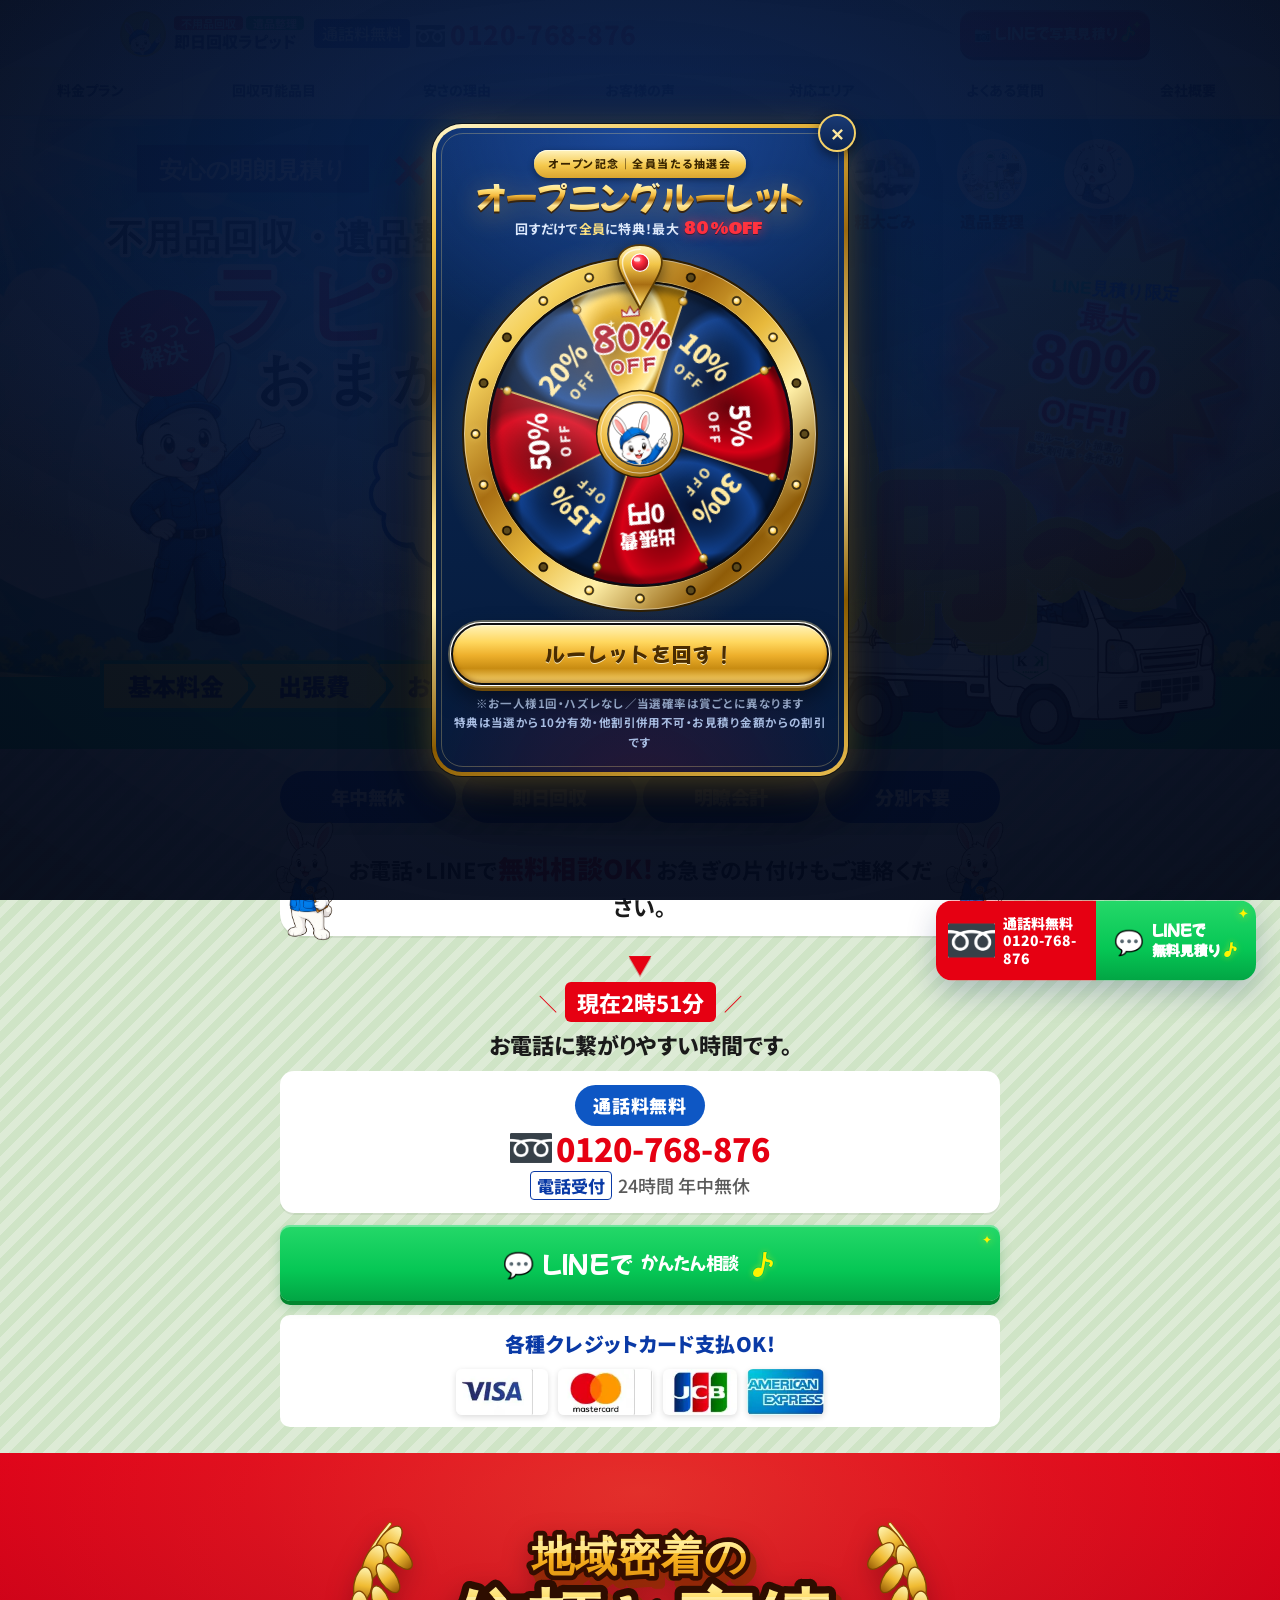
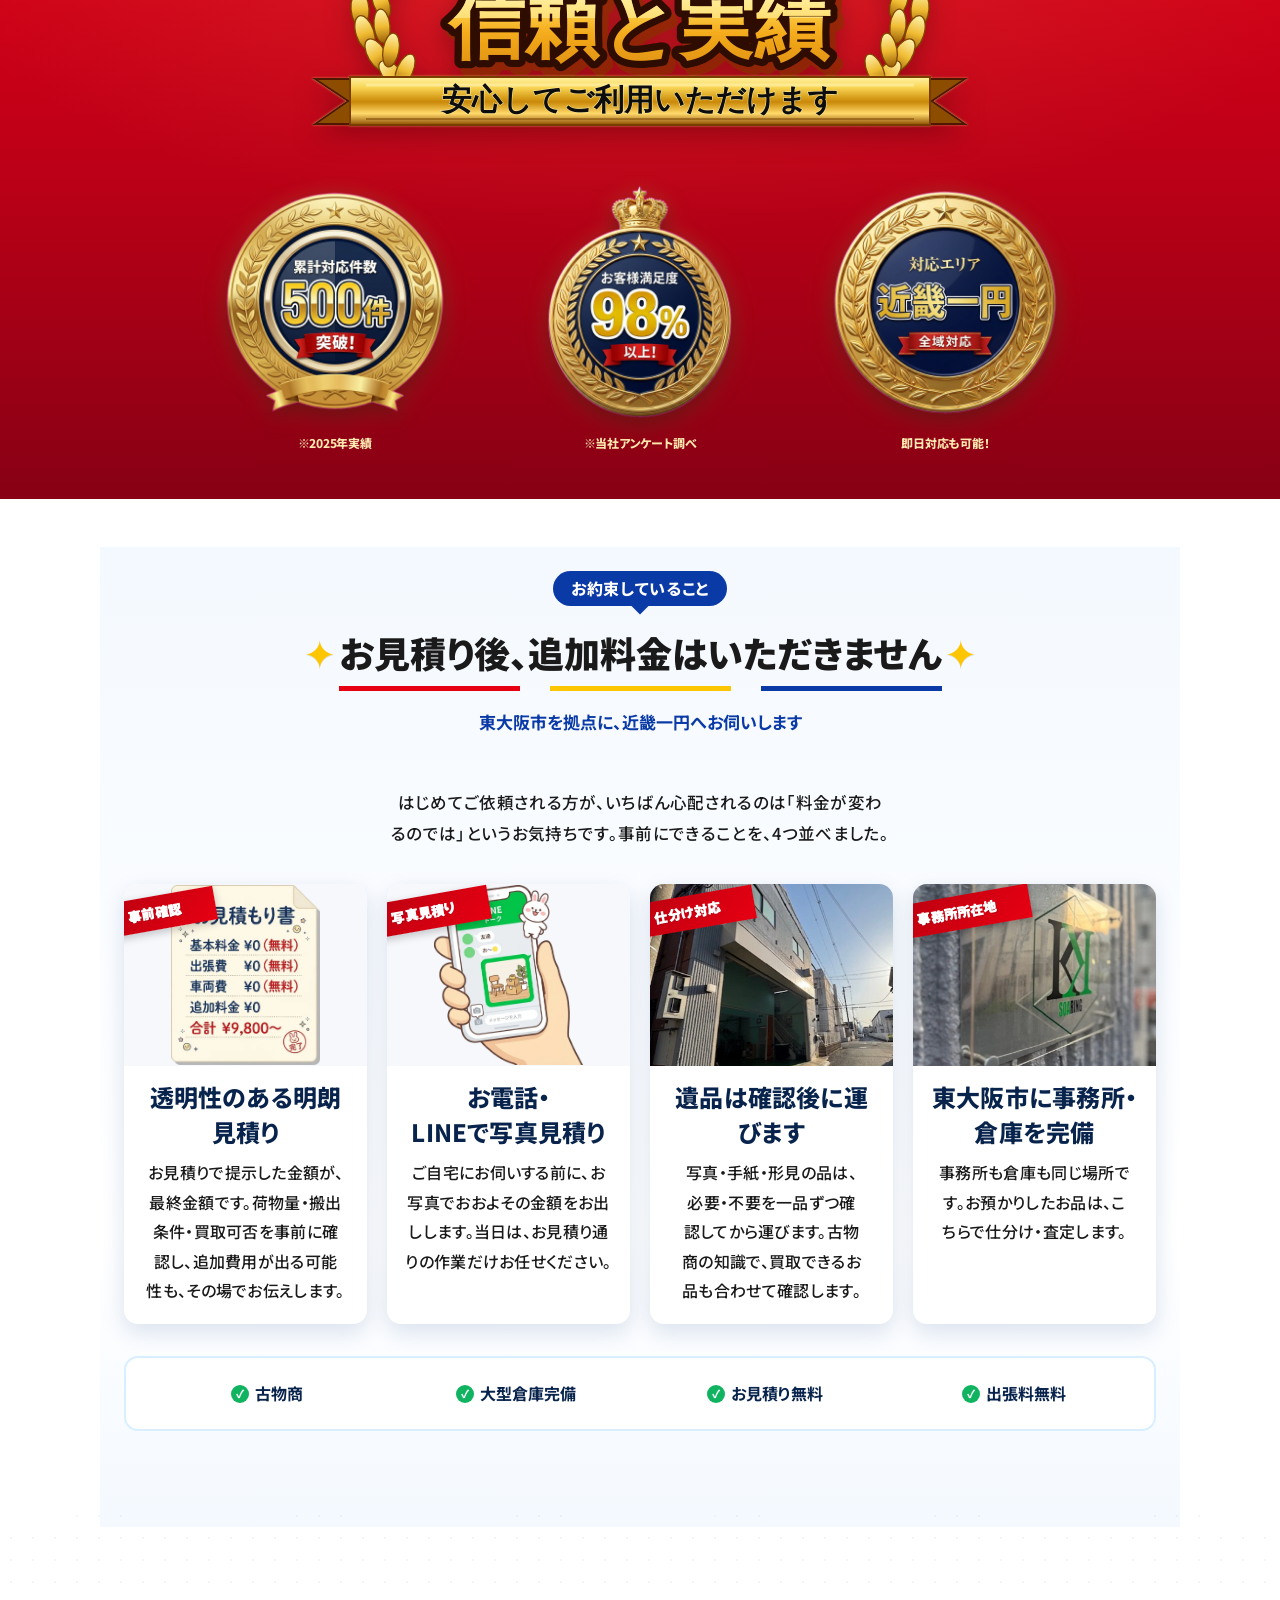
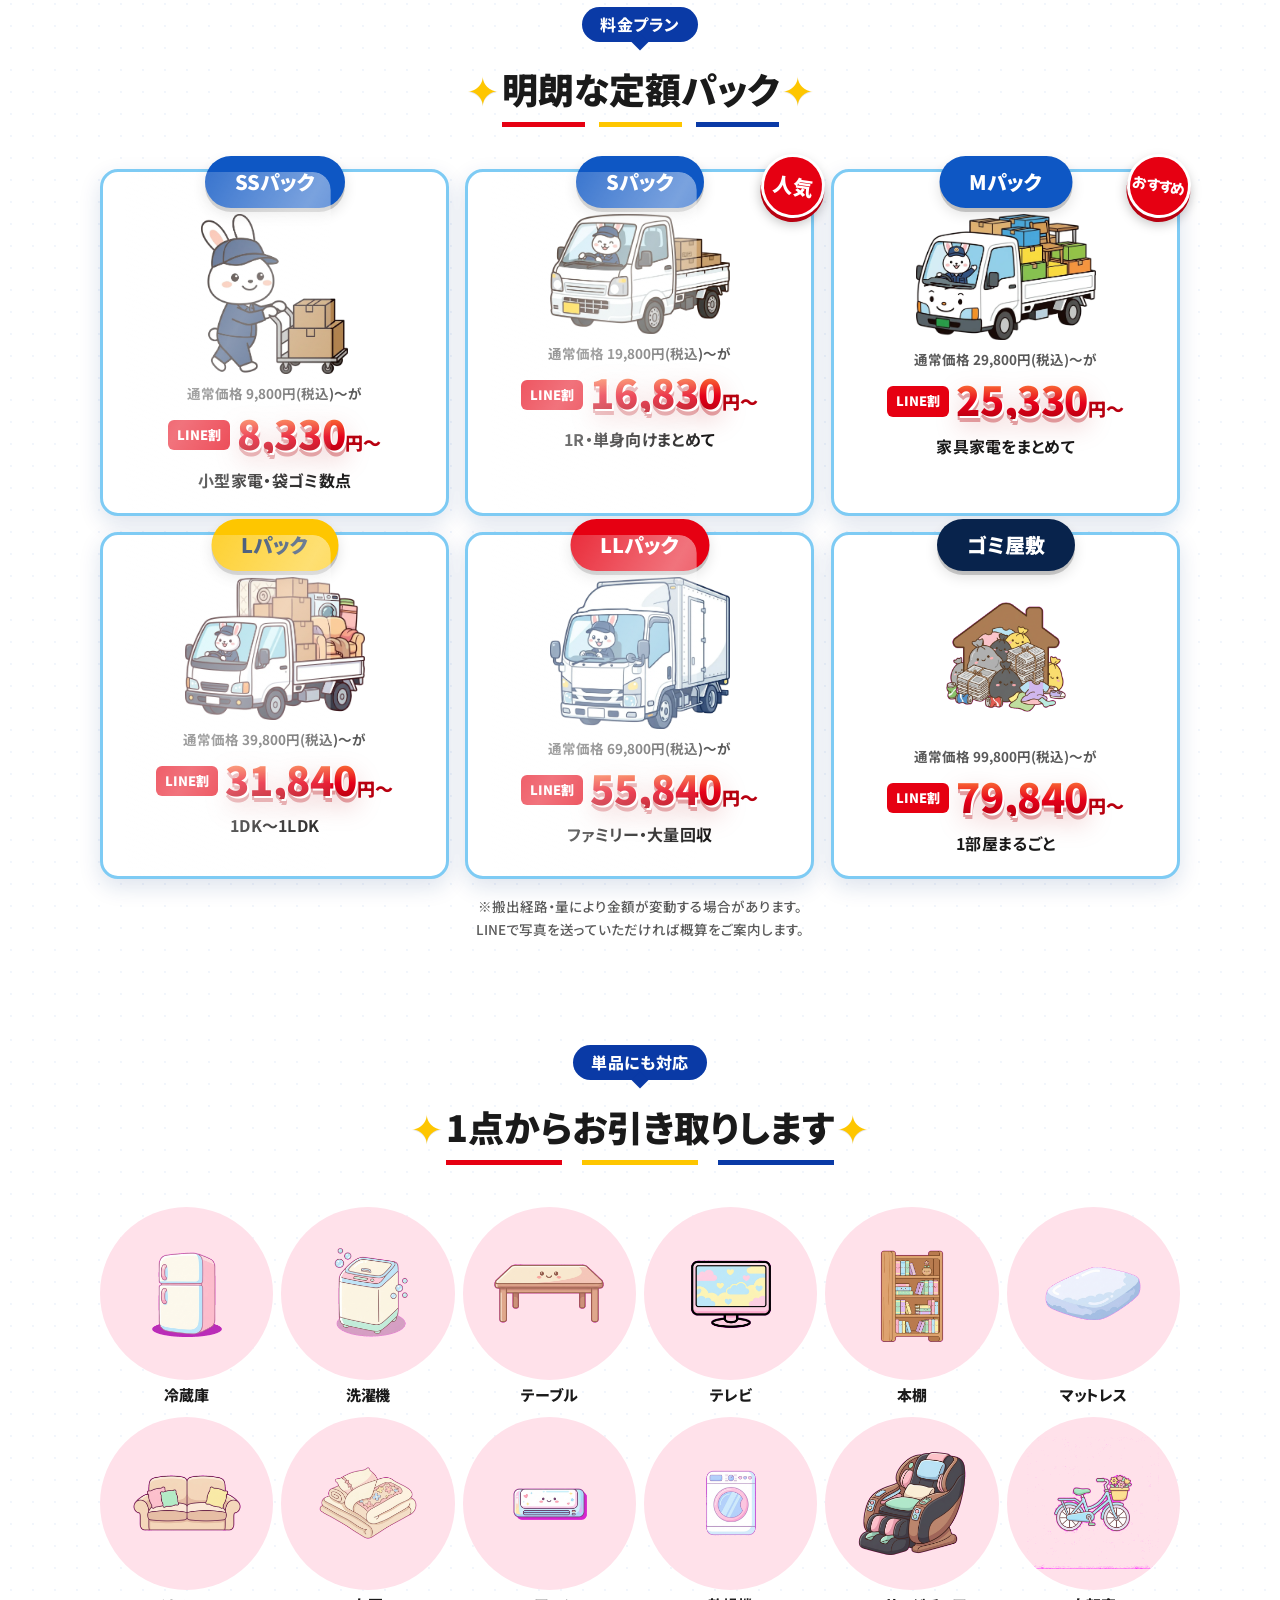
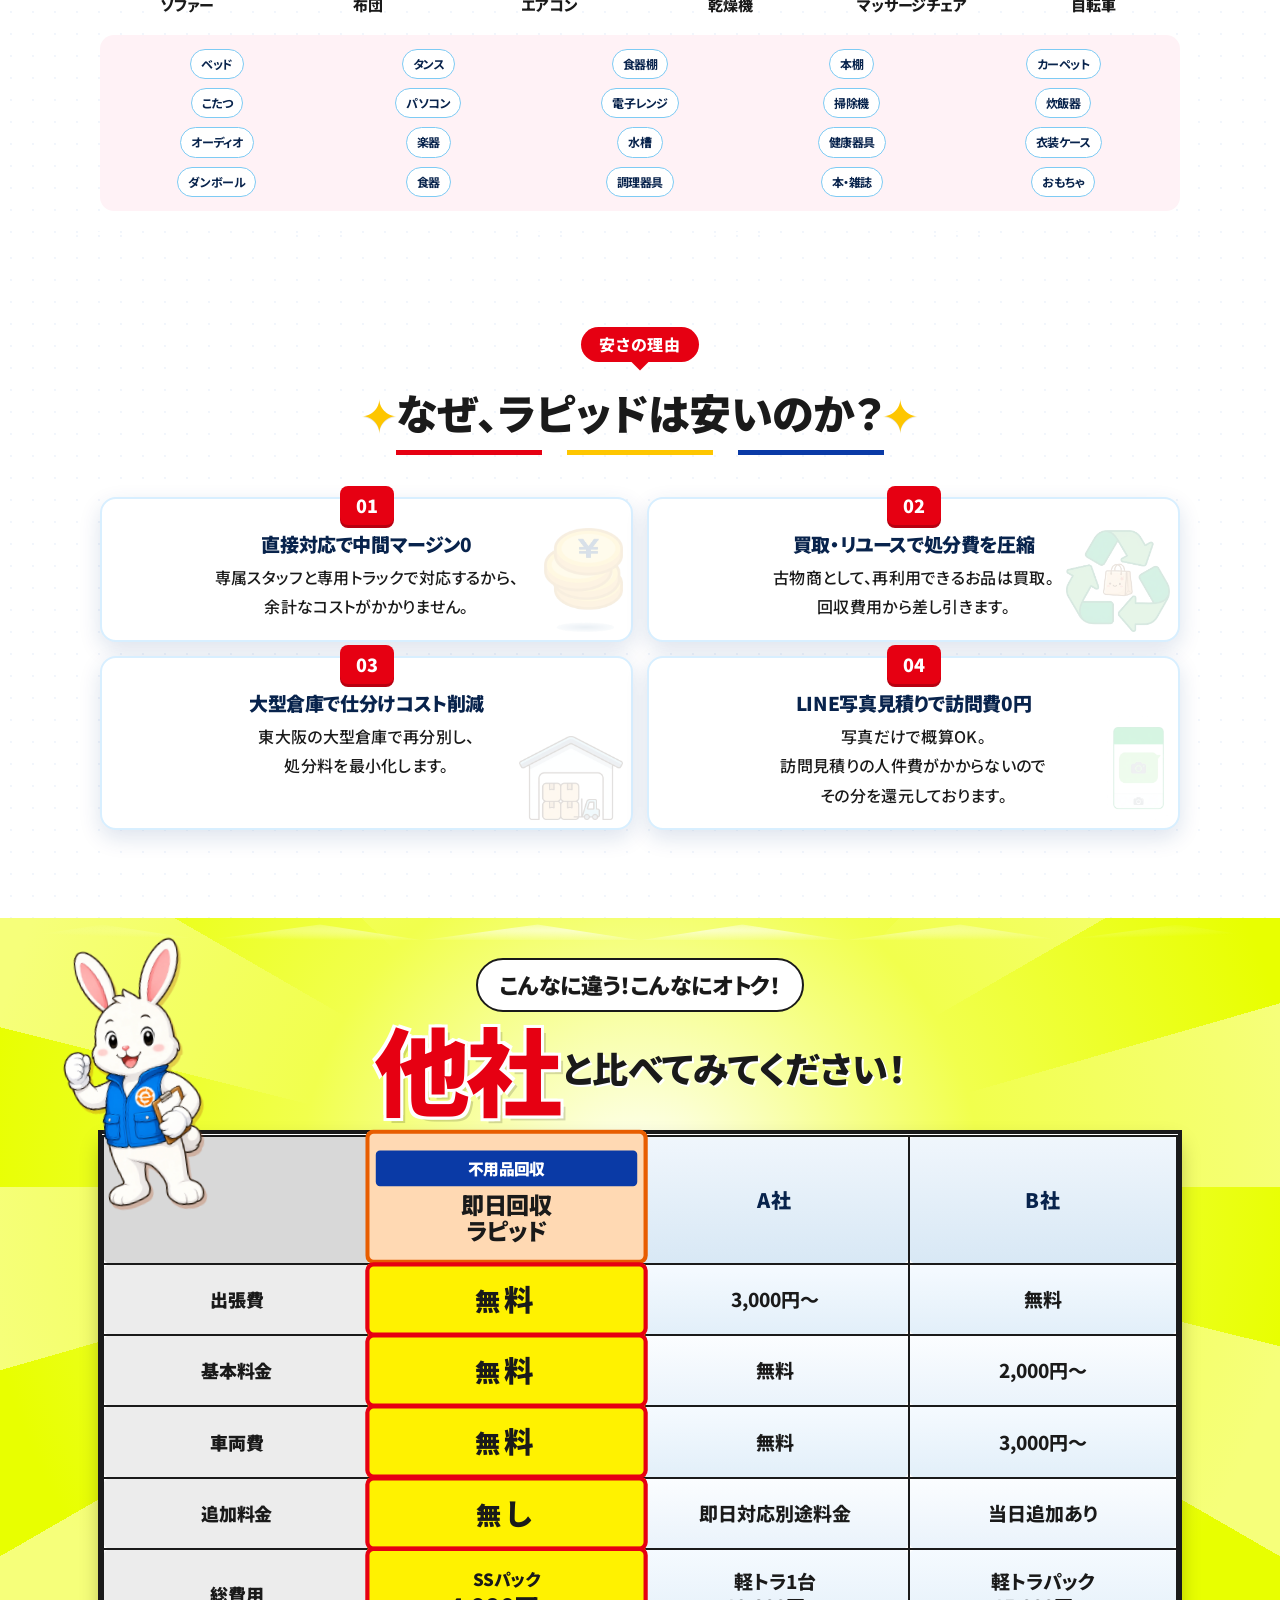
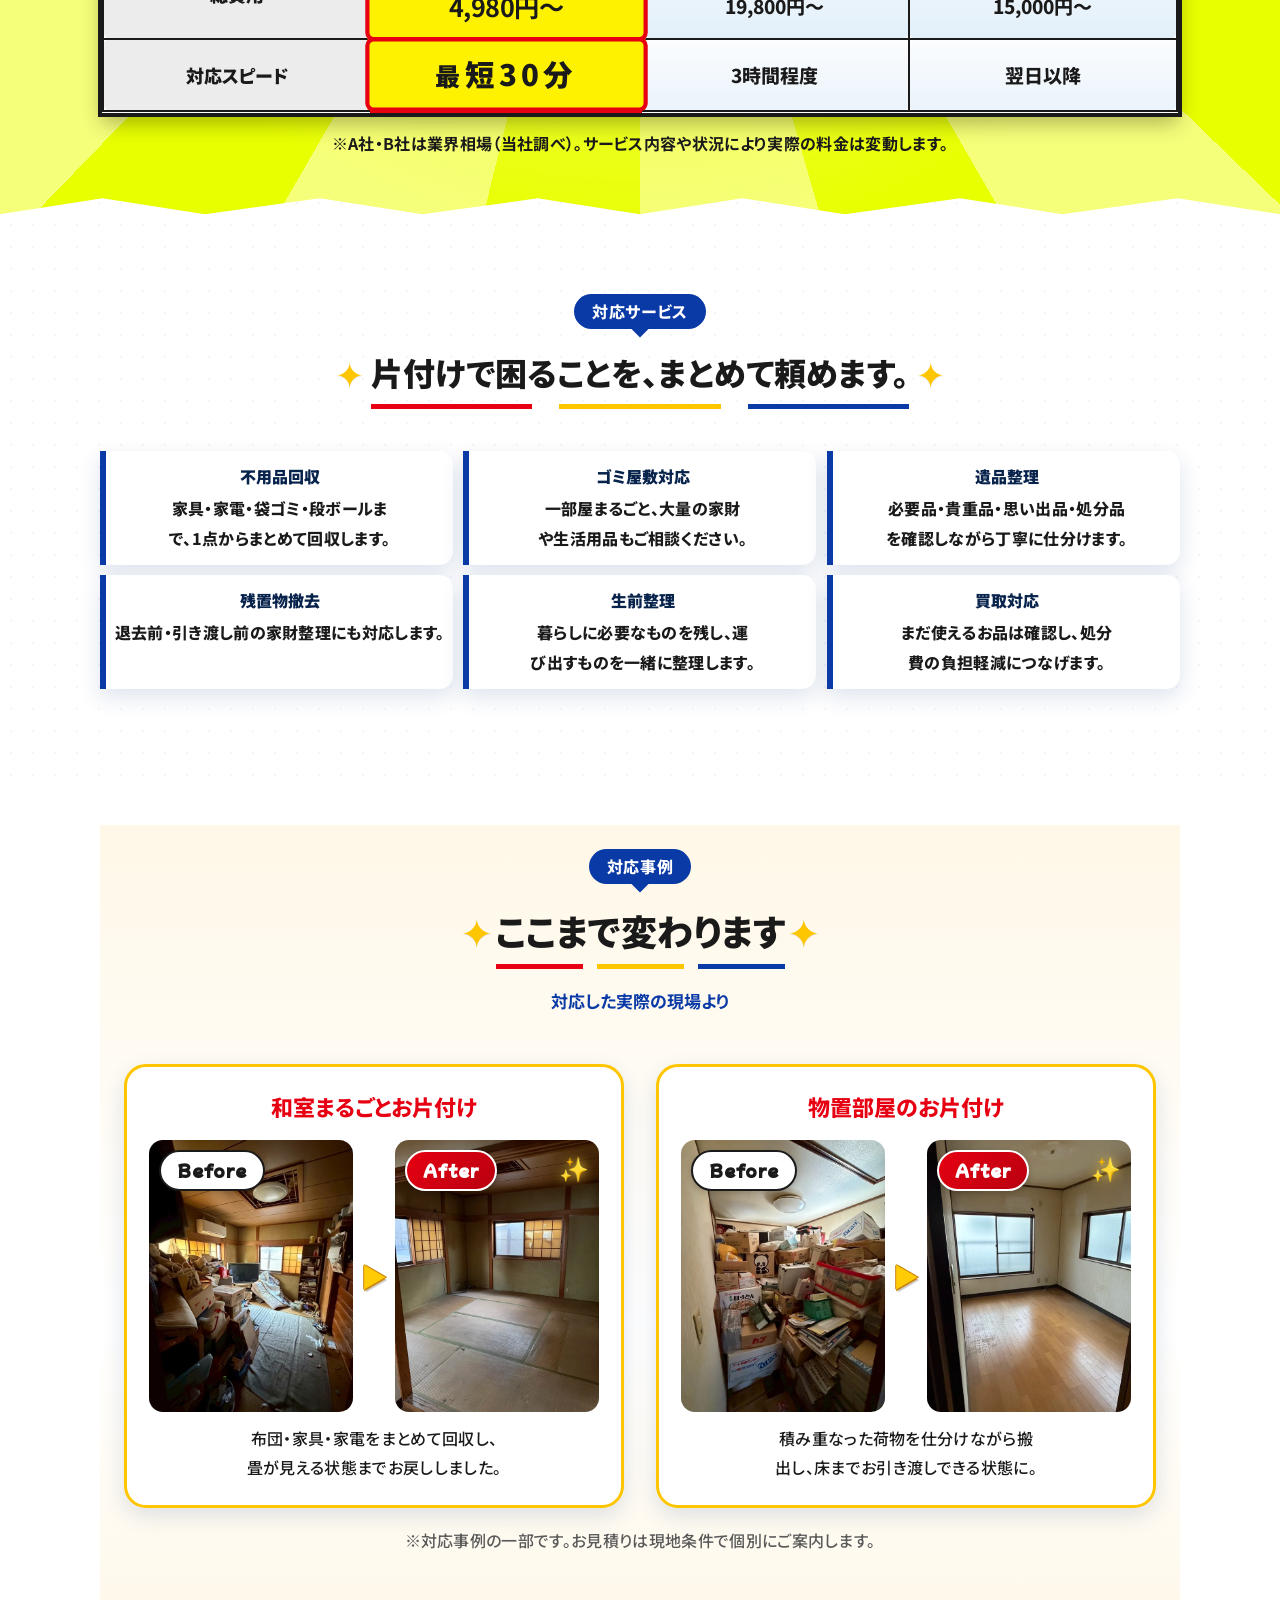
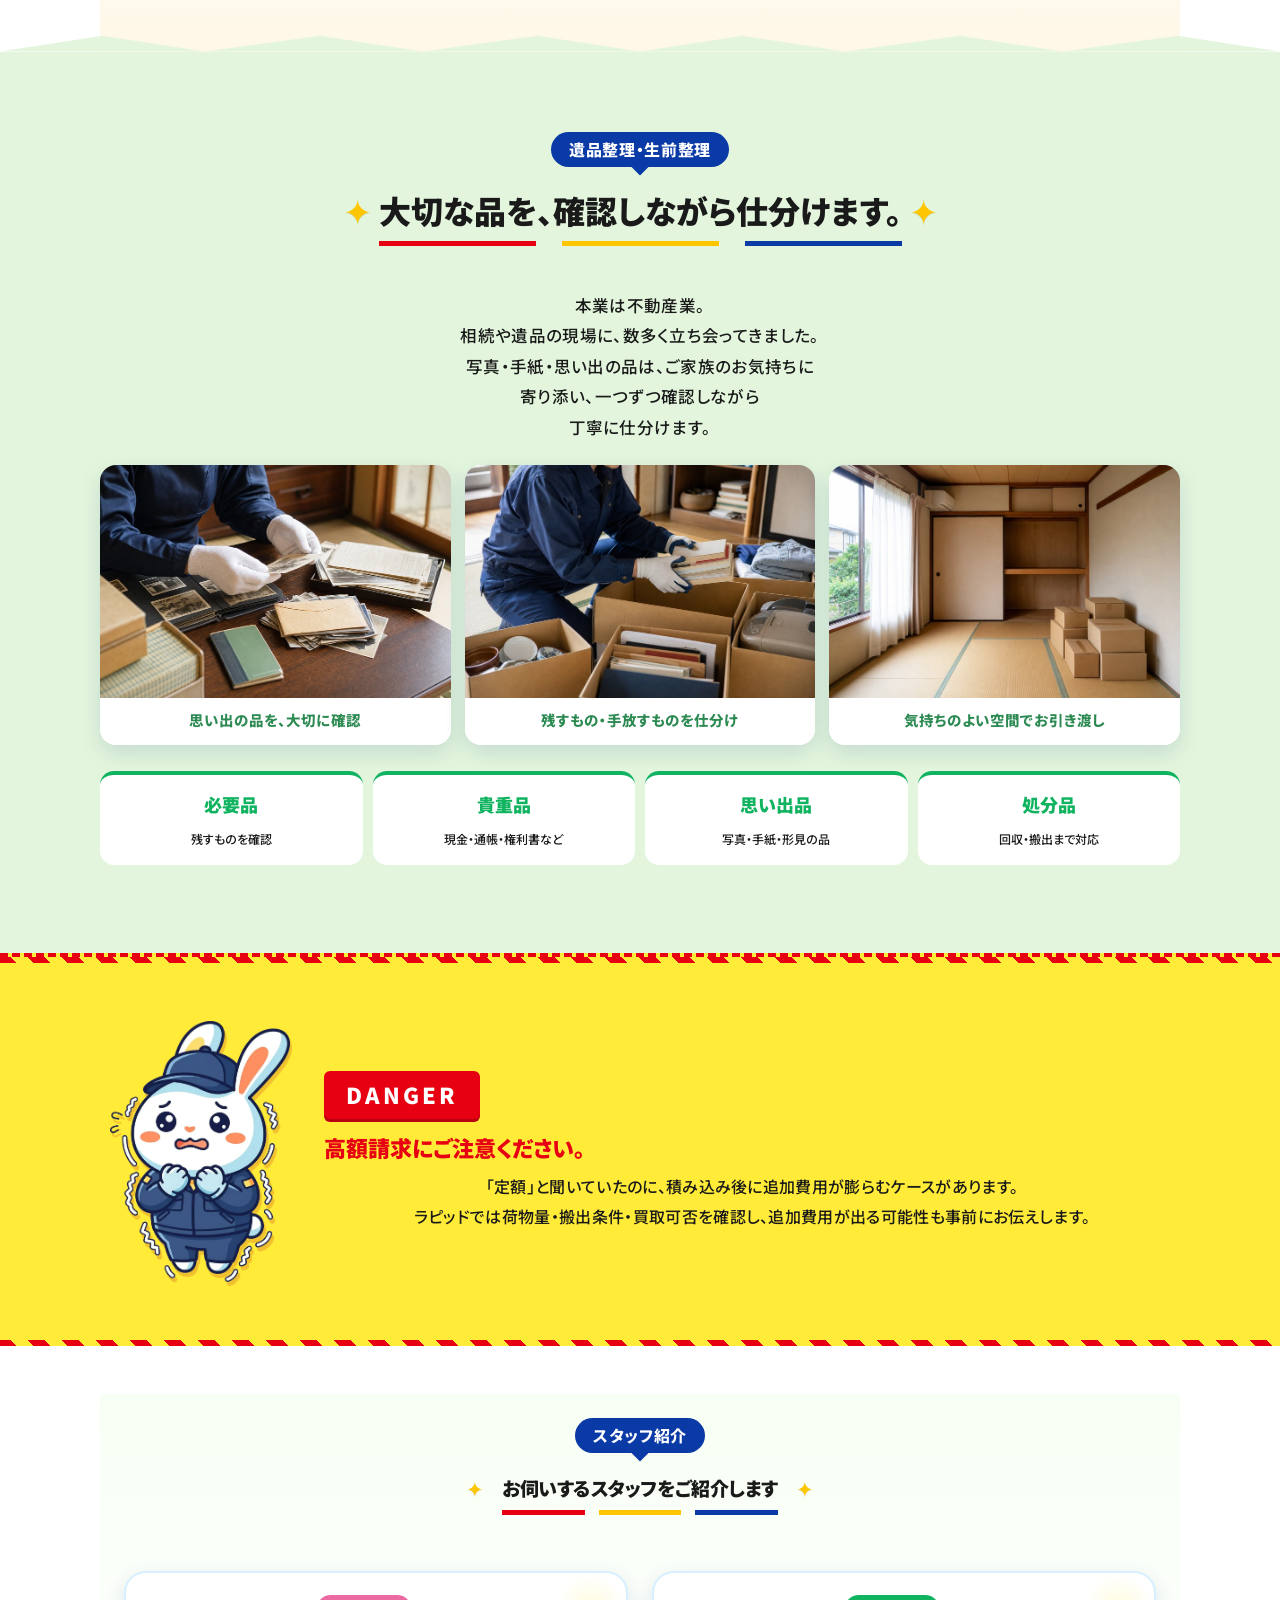
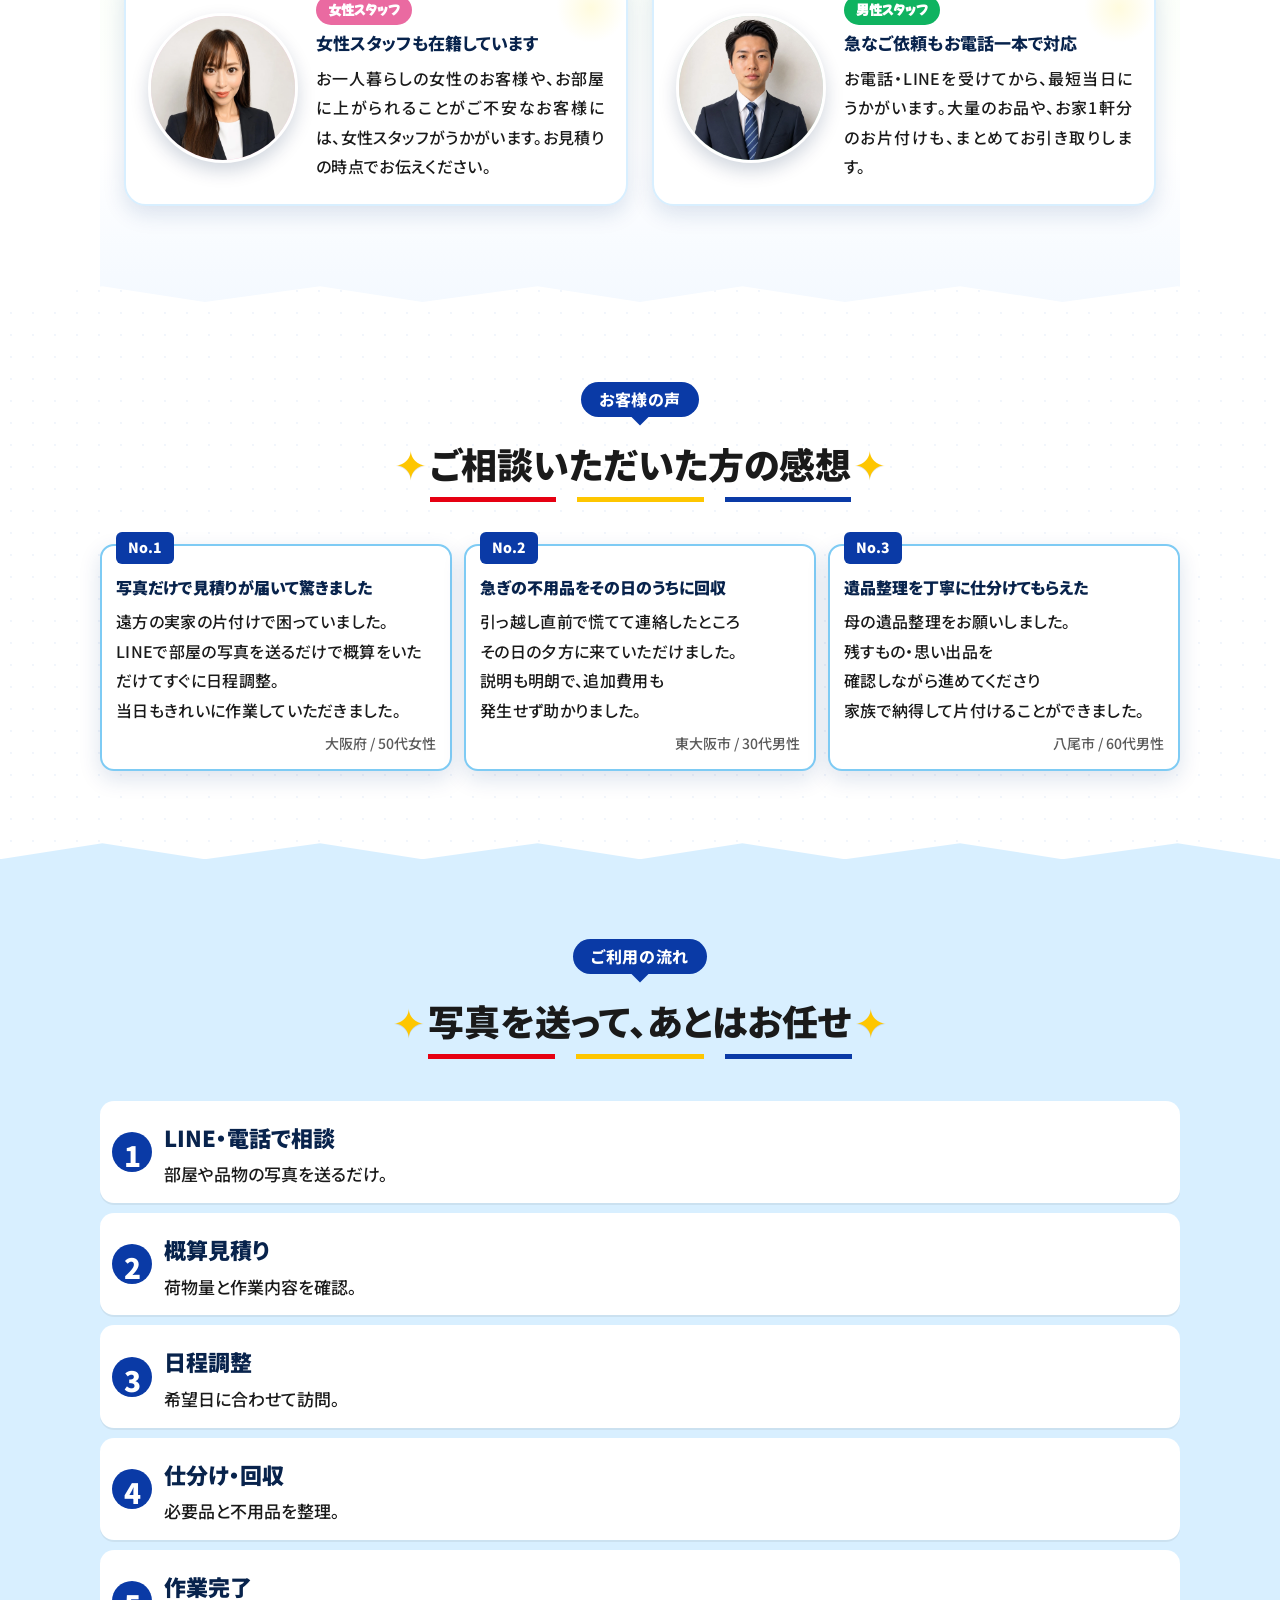
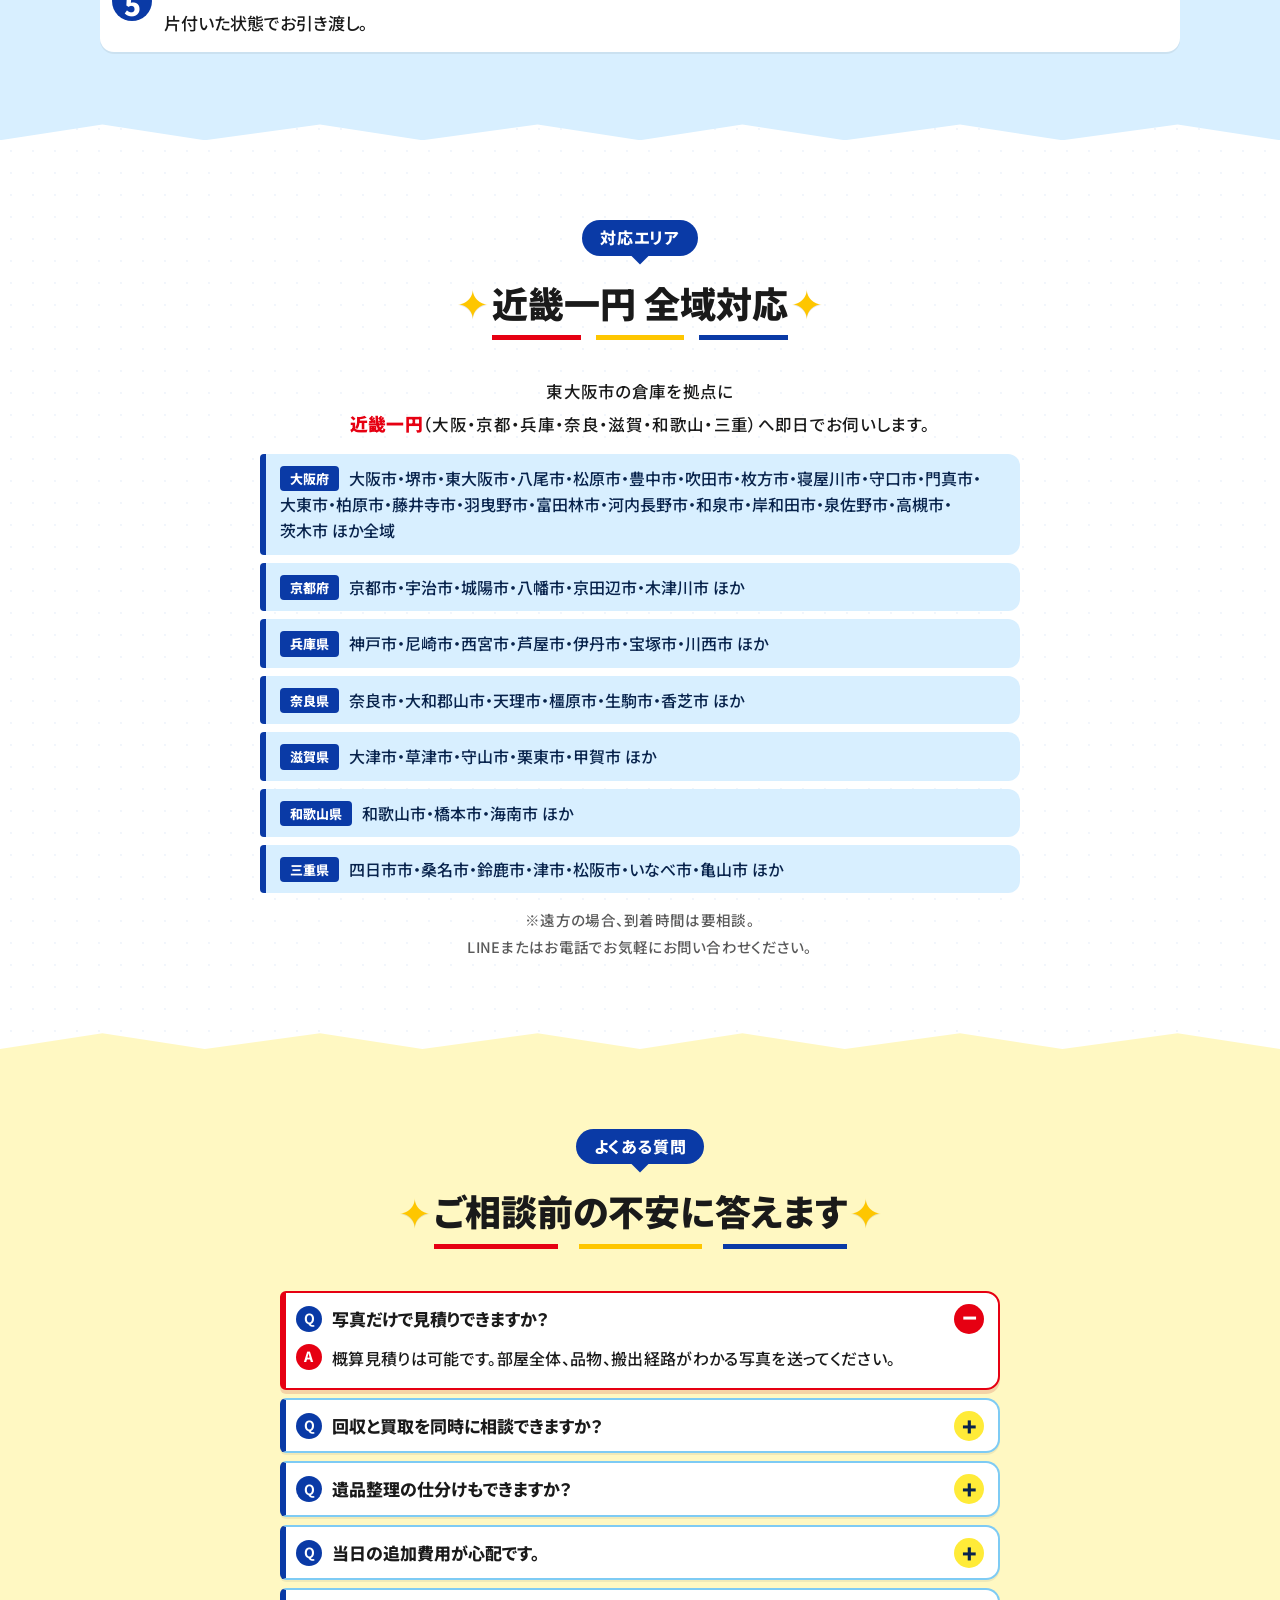
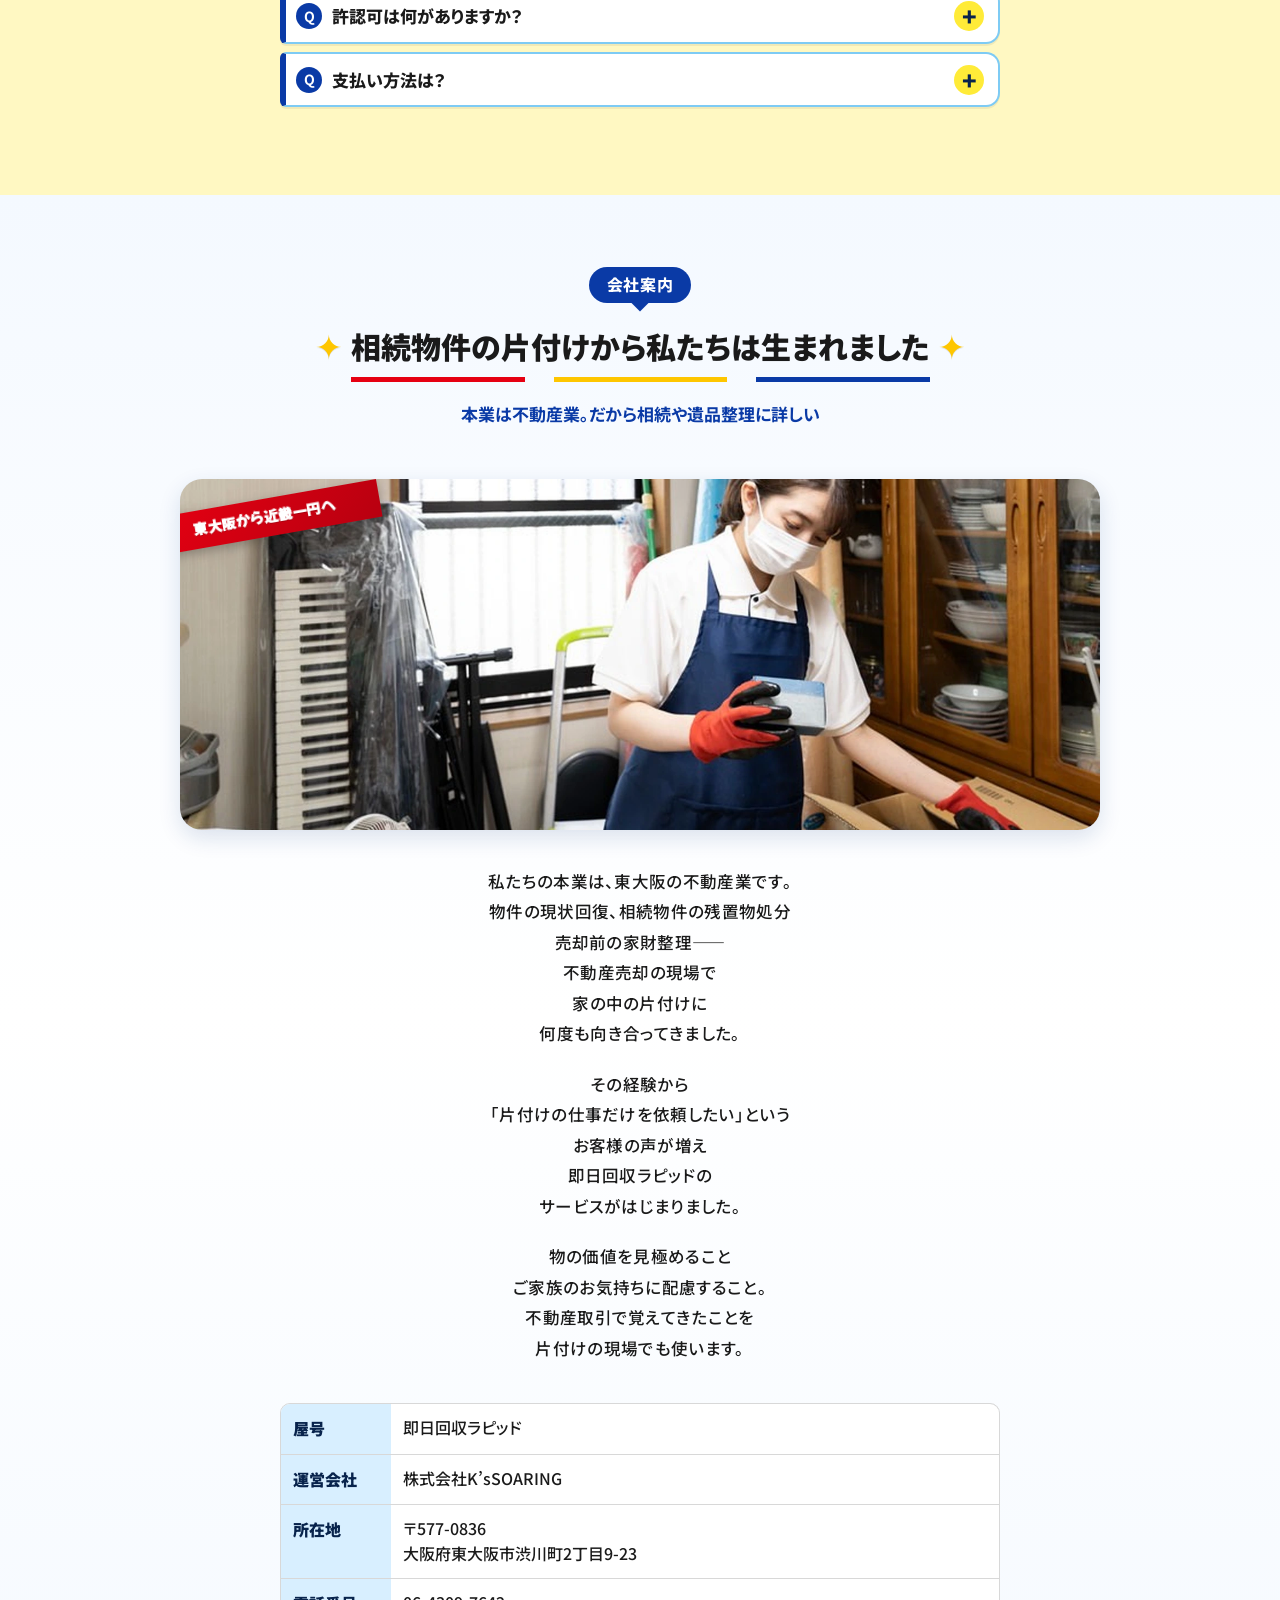
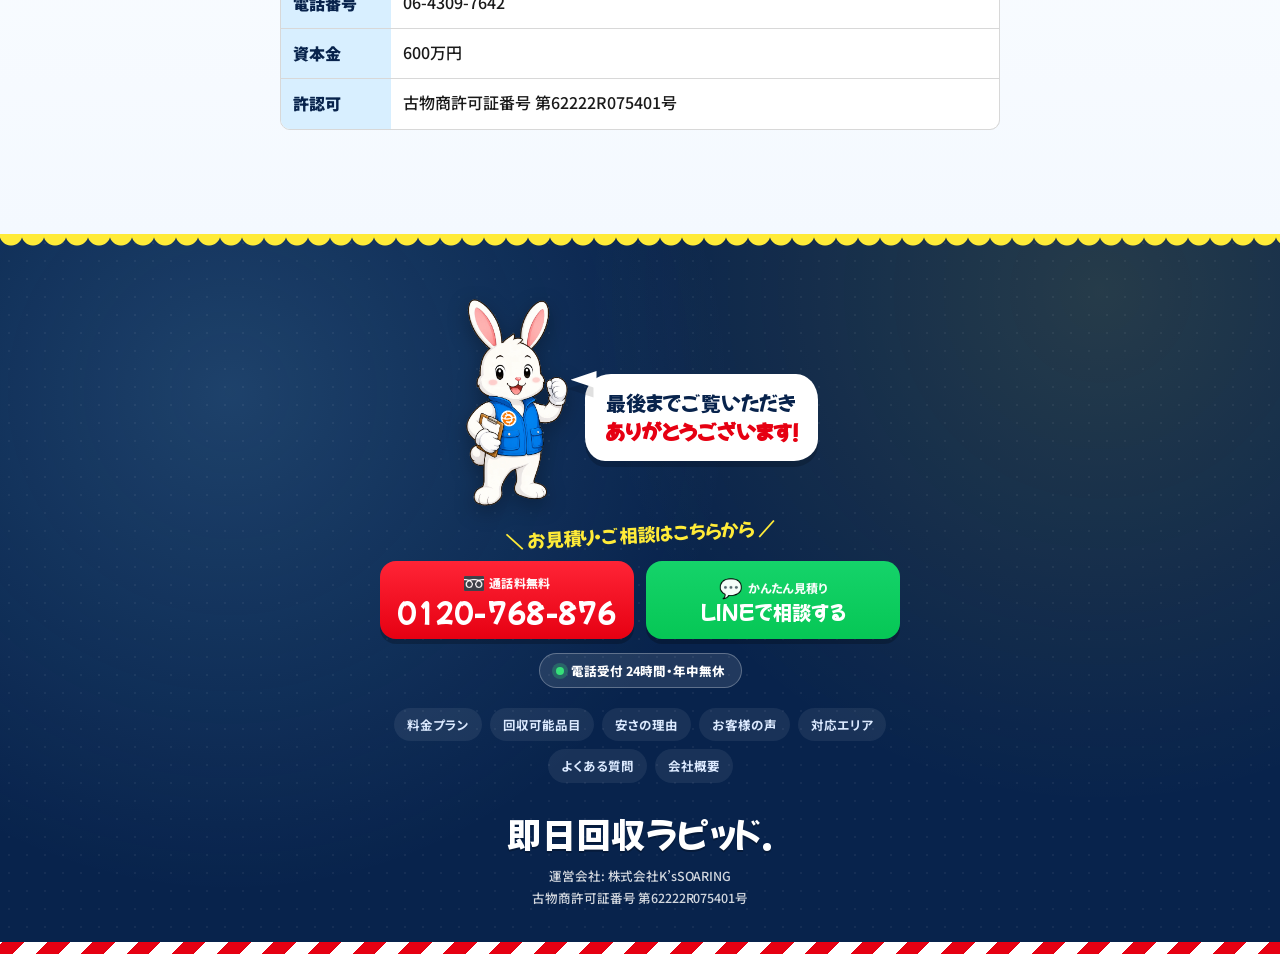
==== commit db15f25f: "ルーレット本番実装と広告計測を保護" ====
--- a/index.html
+++ b/index.html
@@ -3,19 +3,146 @@
 <head>
   <meta charset="UTF-8">
   <meta name="viewport" content="width=device-width, initial-scale=1.0, maximum-scale=5.0, minimum-scale=1.0, viewport-fit=cover">
-  <title>即日回収ラピッド | 大阪の不用品回収・粗大ごみ片付け・遺品整理</title>
-  <meta name="description" content="近畿一円全域対応の即日回収ラピッド。LINEで写真を送るだけ無料見積り、基本料金・出張費・お見積り0円。不用品回収・粗大ごみ・ゴミ屋敷・遺品整理まで。">
+  <title>不用品回収・遺品整理 大阪・東大阪｜即日回収ラピッド【即日対応・基本料0円】</title>
+  <meta name="description" content="大阪・東大阪を拠点に近畿一円対応の不用品回収・遺品整理「即日回収ラピッド」。LINEで写真を送るだけの無料見積り、基本料金・出張費・お見積り0円。粗大ごみ・ゴミ屋敷・生前整理・残置物撤去まで古物商が丁寧に対応します。">
+  <link rel="canonical" href="https://www.sokujitu-kaishu.com/">
+  <meta name="robots" content="index, follow, max-image-preview:large, max-snippet:-1">
+  <meta name="theme-color" content="#e60012">
+  <meta name="format-detection" content="telephone=yes">
+  <!-- 地域SEO -->
+  <meta name="geo.region" content="JP-27">
+  <meta name="geo.placename" content="大阪府東大阪市">
+  <!-- OGP / SNSシェア用 -->
+  <meta property="og:type" content="website">
+  <meta property="og:site_name" content="即日回収ラピッド">
+  <meta property="og:title" content="不用品回収・遺品整理 大阪・東大阪｜即日回収ラピッド">
+  <meta property="og:description" content="近畿一円対応。LINEで写真を送るだけ無料見積り、基本料金・出張費・お見積り0円。粗大ごみ・ゴミ屋敷・遺品整理まで即日対応。">
+  <meta property="og:url" content="https://www.sokujitu-kaishu.com/">
+  <meta property="og:image" content="https://www.sokujitu-kaishu.com/assets/c-pattern/parts/company/hero-truck.webp">
+  <meta property="og:locale" content="ja_JP">
+  <meta name="twitter:card" content="summary_large_image">
+  <meta name="twitter:title" content="不用品回収・遺品整理 大阪・東大阪｜即日回収ラピッド">
+  <meta name="twitter:description" content="近畿一円対応。LINEで写真を送るだけ無料見積り、基本料金0円。粗大ごみ・ゴミ屋敷・遺品整理まで即日対応。">
+  <meta name="twitter:image" content="https://www.sokujitu-kaishu.com/assets/c-pattern/parts/company/hero-truck.webp">
+  <!-- ファビコン -->
+  <link rel="icon" type="image/webp" href="assets/b-pattern/generated/parts/rabbit-face-icon.webp">
+  <link rel="apple-touch-icon" href="assets/b-pattern/generated/parts/rabbit-face-icon.webp">
   <link rel="preconnect" href="https://fonts.googleapis.com">
   <link rel="preconnect" href="https://fonts.gstatic.com" crossorigin>
   <link href="https://fonts.googleapis.com/css2?family=Noto+Sans+JP:wght@500;700;800;900&family=Mochiy+Pop+One&family=Bowlby+One&family=Reggae+One&display=swap" rel="stylesheet">
-  <link rel="stylesheet" href="styles.css?v=20260615-consolidate">
-  <!-- Google Ads: site-wide base tag. No customer data is passed from this page. -->
-  <script async src="https://www.googletagmanager.com/gtag/js?id=AW-18262130937"></script>
+  <link rel="stylesheet" href="styles.css?v=20260702-clock24">
+  <!-- Google Ads: 本番ドメインだけ外部タグを読み込む。preview / localhost はdataLayer検証のみ。 -->
   <script>
     window.dataLayer = window.dataLayer || [];
     function gtag(){dataLayer.push(arguments);}
-    gtag('js', new Date());
-    gtag('config', 'AW-18262130937');
+    (function () {
+      var host = location.hostname.toLowerCase();
+      var isProduction = host === 'www.sokujitu-kaishu.com' || host === 'sokujitu-kaishu.com';
+      var isLocalDebug = /^(localhost|127\.|192\.168\.)/.test(host) && /[?&]adsdebug=1/.test(location.search);
+      window.__ksAdsTransportEnabled = isProduction || isLocalDebug;
+      if (!window.__ksAdsTransportEnabled) return;
+      var script = document.createElement('script');
+      script.async = true;
+      script.src = 'https://www.googletagmanager.com/gtag/js?id=AW-18262130937';
+      document.head.appendChild(script);
+      gtag('js', new Date());
+      gtag('config', 'AW-18262130937');
+    })();
+  </script>
+  <!-- 構造化データ：LocalBusiness / Organization / WebSite / FAQ -->
+  <script type="application/ld+json">
+  {
+    "@context": "https://schema.org",
+    "@graph": [
+      {
+        "@type": "Organization",
+        "@id": "https://www.sokujitu-kaishu.com/#organization",
+        "name": "株式会社K's SOARING",
+        "url": "https://www.sokujitu-kaishu.com/",
+        "logo": "https://www.sokujitu-kaishu.com/assets/b-pattern/generated/parts/rabbit-face-icon.webp",
+        "telephone": "+81-6-4309-7642",
+        "address": {
+          "@type": "PostalAddress",
+          "postalCode": "577-0836",
+          "addressRegion": "大阪府",
+          "addressLocality": "東大阪市",
+          "streetAddress": "渋川町2丁目9-23",
+          "addressCountry": "JP"
+        }
+      },
+      {
+        "@type": "LocalBusiness",
+        "@id": "https://www.sokujitu-kaishu.com/#business",
+        "name": "即日回収ラピッド",
+        "description": "大阪・東大阪を拠点に近畿一円対応の不用品回収・粗大ごみ・ゴミ屋敷片付け・遺品整理・生前整理・残置物撤去。古物商許可取得。",
+        "image": "https://www.sokujitu-kaishu.com/assets/c-pattern/parts/company/hero-truck.webp",
+        "url": "https://www.sokujitu-kaishu.com/",
+        "telephone": "+81-120-768-876",
+        "parentOrganization": { "@id": "https://www.sokujitu-kaishu.com/#organization" },
+        "priceRange": "¥4,980〜",
+        "currenciesAccepted": "JPY",
+        "paymentAccepted": "現金, クレジットカード（VISA, JCB, Mastercard, American Express, Diners Club）",
+        "address": {
+          "@type": "PostalAddress",
+          "postalCode": "577-0836",
+          "addressRegion": "大阪府",
+          "addressLocality": "東大阪市",
+          "streetAddress": "渋川町2丁目9-23",
+          "addressCountry": "JP"
+        },
+        "areaServed": [
+          { "@type": "AdministrativeArea", "name": "大阪府" },
+          { "@type": "AdministrativeArea", "name": "京都府" },
+          { "@type": "AdministrativeArea", "name": "兵庫県" },
+          { "@type": "AdministrativeArea", "name": "奈良県" },
+          { "@type": "AdministrativeArea", "name": "滋賀県" },
+          { "@type": "AdministrativeArea", "name": "和歌山県" }
+        ],
+        "openingHoursSpecification": [
+          {
+            "@type": "OpeningHoursSpecification",
+            "dayOfWeek": ["Monday","Tuesday","Wednesday","Thursday","Friday","Saturday","Sunday"],
+            "opens": "00:00",
+            "closes": "23:59"
+          }
+        ],
+        "sameAs": ["https://lin.ee/Uze6YTx"],
+        "hasOfferCatalog": {
+          "@type": "OfferCatalog",
+          "name": "回収・整理サービス",
+          "itemListElement": [
+            { "@type": "Offer", "itemOffered": { "@type": "Service", "name": "不用品回収" } },
+            { "@type": "Offer", "itemOffered": { "@type": "Service", "name": "粗大ごみ回収" } },
+            { "@type": "Offer", "itemOffered": { "@type": "Service", "name": "ゴミ屋敷の片付け" } },
+            { "@type": "Offer", "itemOffered": { "@type": "Service", "name": "遺品整理" } },
+            { "@type": "Offer", "itemOffered": { "@type": "Service", "name": "生前整理" } },
+            { "@type": "Offer", "itemOffered": { "@type": "Service", "name": "残置物撤去" } },
+            { "@type": "Offer", "itemOffered": { "@type": "Service", "name": "不用品買取" } }
+          ]
+        }
+      },
+      {
+        "@type": "WebSite",
+        "@id": "https://www.sokujitu-kaishu.com/#website",
+        "url": "https://www.sokujitu-kaishu.com/",
+        "name": "即日回収ラピッド",
+        "inLanguage": "ja",
+        "publisher": { "@id": "https://www.sokujitu-kaishu.com/#organization" }
+      },
+      {
+        "@type": "FAQPage",
+        "@id": "https://www.sokujitu-kaishu.com/#faq",
+        "mainEntity": [
+          { "@type": "Question", "name": "写真だけで見積りできますか？", "acceptedAnswer": { "@type": "Answer", "text": "概算見積りは可能です。部屋全体、品物、搬出経路がわかる写真を送ってください。" } },
+          { "@type": "Question", "name": "回収と買取を同時に相談できますか？", "acceptedAnswer": { "@type": "Answer", "text": "はい。回収したいお品の中に価値が残るものがあれば、処分費を抑える材料として確認します。" } },
+          { "@type": "Question", "name": "遺品整理の仕分けもできますか？", "acceptedAnswer": { "@type": "Answer", "text": "必要品・貴重品・思い出品・処分品に分けながら進めます。" } },
+          { "@type": "Question", "name": "当日の追加費用が心配です。", "acceptedAnswer": { "@type": "Answer", "text": "事前に荷物量・搬出条件を確認し、追加費用が発生する可能性も先にお伝えしてから作業に入ります。" } },
+          { "@type": "Question", "name": "許認可は何がありますか？", "acceptedAnswer": { "@type": "Answer", "text": "古物商許可を取得しています。" } },
+          { "@type": "Question", "name": "支払い方法は？", "acceptedAnswer": { "@type": "Answer", "text": "現金のほか、各種クレジットカード（VISA / JCB / Mastercard / AMEX / Diners）に対応しています。" } }
+        ]
+      }
+    ]
+  }
   </script>
 </head>
 <body>
@@ -71,6 +198,7 @@
       </div>
       <h1 class="hero-copy">
         <img src="assets/b-pattern/generated/parts/hero-copy-rapid.svg?v=20260604-text2x" alt="安心の明朗見積り、即日対応可能。不用品回収・粗大ごみの片付けは丸ごとラピッドにおまかせ。">
+        <span class="visually-hidden">大阪・東大阪の不用品回収・粗大ごみ・遺品整理なら即日回収ラピッド｜近畿一円 即日対応</span>
       </h1>
       <img class="hero-speech" src="assets/b-pattern/generated/parts/hero-speech-komikomi.svg?v=20260604-text2x" alt="こみこみ価格">
       <img class="hero-rabbit-left" src="assets/b-pattern/generated/parts/rabbit-left.webp" srcset="assets/b-pattern/generated/parts/rabbit-left.webp 1x, assets/b-pattern/generated/parts/rabbit-left@2x.webp 2x, assets/b-pattern/generated/parts/rabbit-left@3x.webp 3x" alt="">
@@ -78,7 +206,9 @@
         <img class="hero-truck" src="assets/c-pattern/parts/company/truck-white-ks.webp" srcset="assets/c-pattern/parts/company/truck-white-ks.webp 1x, assets/c-pattern/parts/company/truck-white-ks@2x.webp 2x, assets/c-pattern/parts/company/truck-white-ks@3x.webp 3x" alt="">
       </div>
       <img class="hero-rabbit-small" src="assets/b-pattern/generated/parts/rabbit-small.webp" alt="">
-      <img class="hero-discount" src="assets/b-pattern/generated/parts/hero-discount-rapid.svg?v=20260604-text2x" alt="LINE見積り限定 最大20%OFF">
+      <div class="hero-discount">
+        <img class="hero-discount-art" src="assets/b-pattern/generated/parts/hero-discount-rapid.svg?v=20260702-gold80b" alt="LINE見積り限定 最大80%OFF ※ルーレット抽選の最大割引率・条件あり">
+      </div>
       <img class="hero-sparkle" src="assets/b-pattern/generated/parts/hero-sparkle-rapid.png" srcset="assets/b-pattern/generated/parts/hero-sparkle-rapid.png 1x, assets/b-pattern/generated/parts/hero-sparkle-rapid@2x.png 2x, assets/b-pattern/generated/parts/hero-sparkle-rapid@3x.png 3x" alt="">
       <img class="hero-price" src="assets/b-pattern/generated/parts/hero-zero-rapid-v2.png" srcset="assets/b-pattern/generated/parts/hero-zero-rapid-v2.png 1x, assets/b-pattern/generated/parts/hero-zero-rapid-v2@2x.png 2x, assets/b-pattern/generated/parts/hero-zero-rapid-v2@3x.png 3x" alt="0円">
       <div class="hero-includes" aria-label="無料項目">
@@ -219,29 +349,6 @@
         <li><span class="promise-badge-mark">✓</span>お見積り無料</li>
         <li><span class="promise-badge-mark">✓</span>出張料無料</li>
       </ul>
-    </section>
-
-    <!-- ===== LINE割クーポン（割引訴求セクション） ===== -->
-    <section class="coupon" id="coupon" aria-label="LINE割クーポン">
-      <div class="coupon-wrap">
-        <!-- 上半券：プレミアムチケット画像＋テキストオーバーレイ -->
-        <div class="coupon-card">
-          <img class="coupon-ticket-img" src="assets/c-pattern/parts/coupon/coupon-pop-v2.webp" alt="期間限定 LINE割クーポン 最大20%OFF 1日3名限定" width="1280" height="853">
-        </div>
-
-        <!-- 説明＋ご利用方法 -->
-        <div class="coupon-info">
-          <p class="coupon-lead">今ならお得なキャンペーン中！<br class="br-mb">ホームページを見てお問い合わせいただいた方に<strong>特別価格</strong>でご案内します。</p>
-          <p class="coupon-howto-title">▼ ご利用方法 ▼</p>
-          <p class="coupon-howto-body">
-            LINEで写真送信のメッセージに<br class="br-mb">
-            <strong class="coupon-hp-em">「HPを見ました」</strong><br>と一言お伝えください
-          </p>
-          <a class="coupon-howto-cta" href="https://lin.ee/Uze6YTx" target="_blank" rel="noopener">
-            <span aria-hidden="true">💬</span>LINEでクーポンを使う
-          </a>
-        </div>
-      </div>
     </section>
 
     <!-- ===== 料金プラン ===== -->
@@ -642,7 +749,7 @@
         <span class="sect-eyebrow">対応エリア</span>
         <h2 class="sect-h2">近畿一円 全域対応</h2>
       </div>
-      <p class="area-lead">東大阪市の倉庫を拠点に<br><strong>近畿一円</strong>（大阪・京都・兵庫・奈良・滋賀・和歌山）へ即日でお伺いします。</p>
+      <p class="area-lead">東大阪市の倉庫を拠点に<br><strong>近畿一円</strong>（大阪・京都・兵庫・奈良・滋賀・和歌山・三重）へ即日でお伺いします。</p>
       <ul class="area-list">
         <li><b>大阪府</b>大阪市・堺市・東大阪市・八尾市・松原市・豊中市・吹田市・枚方市・寝屋川市・守口市・門真市・大東市・柏原市・藤井寺市・羽曳野市・富田林市・河内長野市・和泉市・岸和田市・泉佐野市・高槻市・茨木市 ほか全域</li>
         <li><b>京都府</b>京都市・宇治市・城陽市・八幡市・京田辺市・木津川市 ほか</li>
@@ -650,6 +757,7 @@
         <li><b>奈良県</b>奈良市・大和郡山市・天理市・橿原市・生駒市・香芝市 ほか</li>
         <li><b>滋賀県</b>大津市・草津市・守山市・栗東市・甲賀市 ほか</li>
         <li><b>和歌山県</b>和歌山市・橋本市・海南市 ほか</li>
+        <li><b>三重県</b>四日市市・桑名市・鈴鹿市・津市・松阪市・いなべ市・亀山市 ほか</li>
       </ul>
       <p class="area-note">※遠方の場合、到着時間は要相談。<br>LINEまたはお電話でお気軽にお問い合わせください。</p>
     </section>
@@ -777,10 +885,179 @@
     <span class="float-menu-bars" aria-hidden="true"></span>
   </button>
 
+  <!-- ===== オープニングルーレット（プレミアム抽選モーダル＋左下デジタル時計） ===== -->
+  <div id="rl-root">
+    <!-- 当選後カウントダウン: 『24』風 7セグLED時計（左下固定・固定CTAの上へ自動退避） -->
+    <button class="rl-clock" id="rlClock" type="button" hidden aria-label="獲得したクーポンの残り時間を表示">
+      <span class="rl-clock-label" id="rlClockLabel">20%OFF クーポン有効期限</span>
+      <svg class="rl-clock-svg" id="rlClockSvg" viewBox="0 0 113 40" aria-hidden="true"></svg>
+      <span class="rl-clock-sub" id="rlClockSub">タップで表示 ▸</span>
+    </button>
+
+    <div class="rl-overlay" id="rlOverlay" role="dialog" aria-modal="true" aria-labelledby="rlTitle" hidden>
+      <div class="rl-dust" id="rlDust"></div>
+      <div class="rl-frame">
+        <div class="rl-card">
+          <button class="rl-close" id="rlClose" type="button" aria-label="閉じる">✕</button>
+          <div class="rl-rays" id="rlRays"></div>
+
+          <!-- ▼ 抽選ステージ -->
+          <div class="rl-stage rl-stage-spin" id="rlStageSpin">
+            <div class="rl-head">
+              <p class="rl-badge">オープン記念｜全員当たる抽選会</p>
+              <h2 class="rl-title" id="rlTitle">オープニングルーレット</h2>
+              <p class="rl-sub" id="rlSub">回すだけで<b>全員</b>に特典！最大 <span class="rl-x80">80%OFF</span></p>
+            </div>
+            <div class="rl-wheel-zone">
+              <div class="rl-wheel-glow"></div>
+              <div class="rl-wheel-wrap">
+                <svg id="rlWheelSvg" viewBox="0 0 500 500" aria-hidden="true">
+                  <defs>
+                    <linearGradient id="rlRimGrad" x1="0" y1="0" x2="1" y2="1">
+                      <stop offset="0" stop-color="#fff6c9"/>
+                      <stop offset=".16" stop-color="#f5d15c"/>
+                      <stop offset=".36" stop-color="#a86e12"/>
+                      <stop offset=".52" stop-color="#e8b93c"/>
+                      <stop offset=".66" stop-color="#fff0a8"/>
+                      <stop offset=".84" stop-color="#8f5c08"/>
+                      <stop offset="1" stop-color="#d9a83a"/>
+                    </linearGradient>
+                    <radialGradient id="rlSegRed" cx=".5" cy=".5" r=".5">
+                      <stop offset="0" stop-color="#66000a"/>
+                      <stop offset=".5" stop-color="#a3000f"/>
+                      <stop offset=".82" stop-color="#d80016"/>
+                      <stop offset="1" stop-color="#8f000d"/>
+                    </radialGradient>
+                    <radialGradient id="rlSegNavy" cx=".5" cy=".5" r=".5">
+                      <stop offset="0" stop-color="#041130"/>
+                      <stop offset=".5" stop-color="#0a2a5e"/>
+                      <stop offset=".82" stop-color="#12418f"/>
+                      <stop offset="1" stop-color="#051a3d"/>
+                    </radialGradient>
+                    <radialGradient id="rlSegGold" cx=".5" cy=".5" r=".5">
+                      <stop offset="0" stop-color="#8a5a00"/>
+                      <stop offset=".45" stop-color="#d99f0a"/>
+                      <stop offset=".72" stop-color="#ffd75e"/>
+                      <stop offset=".9" stop-color="#ffefa4"/>
+                      <stop offset="1" stop-color="#b57e00"/>
+                    </radialGradient>
+                    <radialGradient id="rlHubGrad" cx=".38" cy=".3" r=".9">
+                      <stop offset="0" stop-color="#fff4c0"/>
+                      <stop offset=".45" stop-color="#f0bd42"/>
+                      <stop offset=".8" stop-color="#a06d10"/>
+                      <stop offset="1" stop-color="#5f3f04"/>
+                    </radialGradient>
+                    <radialGradient id="rlLedOn" cx=".4" cy=".35" r=".8">
+                      <stop offset="0" stop-color="#ffffff"/>
+                      <stop offset=".4" stop-color="#ffe89a"/>
+                      <stop offset="1" stop-color="#f0a400"/>
+                    </radialGradient>
+                    <radialGradient id="rlSheen" cx=".33" cy=".26" r=".85">
+                      <stop offset="0" stop-color="#ffffff" stop-opacity=".3"/>
+                      <stop offset=".38" stop-color="#ffffff" stop-opacity=".07"/>
+                      <stop offset=".6" stop-color="#ffffff" stop-opacity="0"/>
+                    </radialGradient>
+                    <filter id="rlSoft" x="-30%" y="-30%" width="160%" height="160%">
+                      <feGaussianBlur stdDeviation="4.5"/>
+                    </filter>
+                    <clipPath id="rlHubClip"><circle cx="250" cy="250" r="43"/></clipPath>
+                  </defs>
+                  <circle cx="250" cy="250" r="215" fill="#03102a"/>
+                  <g id="rlSegGroup"></g>
+                  <circle cx="250" cy="250" r="207" fill="none" stroke="rgba(0,0,0,.42)" stroke-width="11" filter="url(#rlSoft)"/>
+                  <circle cx="250" cy="250" r="211" fill="url(#rlSheen)" pointer-events="none"/>
+                  <circle cx="250" cy="250" r="248" fill="none" stroke="#2e1e02" stroke-width="4"/>
+                  <circle cx="250" cy="250" r="231" fill="none" stroke="url(#rlRimGrad)" stroke-width="32"/>
+                  <circle cx="250" cy="250" r="246.5" fill="none" stroke="rgba(255,255,255,.55)" stroke-width="1.2"/>
+                  <circle cx="250" cy="250" r="215.5" fill="none" stroke="rgba(255,246,200,.4)" stroke-width="1.3"/>
+                  <circle cx="250" cy="250" r="214" fill="none" stroke="#170e01" stroke-width="2"/>
+                  <g id="rlLedGroup"></g>
+                  <g id="rlHub">
+                    <circle cx="250" cy="250" r="62" fill="#2e1e02"/>
+                    <circle cx="250" cy="250" r="60" fill="url(#rlHubGrad)"/>
+                    <circle cx="250" cy="250" r="55" fill="none" stroke="rgba(255,255,255,.5)" stroke-width="1.6"/>
+                    <circle cx="250" cy="250" r="46" fill="#08234c"/>
+                    <circle cx="250" cy="250" r="44" fill="#ffffff"/>
+                    <image href="assets/b-pattern/generated/parts/rabbit-face-icon.webp" x="207" y="207" width="86" height="86" clip-path="url(#rlHubClip)"/>
+                    <circle cx="250" cy="250" r="44" fill="none" stroke="rgba(122,82,16,.55)" stroke-width="2"/>
+                  </g>
+                </svg>
+                <div class="rl-streaks" id="rlStreaks"></div>
+                <div class="rl-pointer" id="rlPointer">
+                  <svg viewBox="0 0 74 92" aria-hidden="true">
+                    <defs>
+                      <linearGradient id="rlPtrGrad" x1="0" y1="0" x2="0" y2="1">
+                        <stop offset="0" stop-color="#fff3bd"/>
+                        <stop offset=".3" stop-color="#f2c649"/>
+                        <stop offset=".62" stop-color="#a86e12"/>
+                        <stop offset=".85" stop-color="#e8bc4a"/>
+                      </linearGradient>
+                      <radialGradient id="rlJewel" cx=".38" cy=".3" r=".85">
+                        <stop offset="0" stop-color="#ff9aa0"/>
+                        <stop offset=".35" stop-color="#ff2d3f"/>
+                        <stop offset="1" stop-color="#7d000b"/>
+                      </radialGradient>
+                    </defs>
+                    <path d="M37 90 C 22 60 7 42 7 26 C 7 12 20 3 37 3 C 54 3 67 12 67 26 C 67 42 52 60 37 90 Z"
+                          fill="url(#rlPtrGrad)" stroke="#5b3c05" stroke-width="2.5"/>
+                    <path d="M37 84 C 25 58 13 41 13 27 C 13 16 23 8.5 37 8.5" fill="none" stroke="rgba(255,255,255,.65)" stroke-width="2" stroke-linecap="round"/>
+                    <circle cx="37" cy="27" r="12" fill="url(#rlJewel)" stroke="#fff" stroke-width="1.6"/>
+                    <ellipse cx="33" cy="22.5" rx="4.4" ry="3" fill="rgba(255,255,255,.8)"/>
+                  </svg>
+                </div>
+                <div class="rl-nearmiss" id="rlNearmiss">JACKPOT!?</div>
+                <div class="rl-winpop" id="rlWinpop">WIN!!</div>
+              </div>
+            </div>
+            <button class="rl-spin-btn" id="rlSpinBtn" type="button"><span id="rlSpinLabel">ルーレットを回す！</span></button>
+            <p class="rl-note">※お一人様1回・ハズレなし／当選確率は賞ごとに異なります<br>特典は当選から10分有効・他割引併用不可・お見積り金額からの割引です</p>
+          </div>
+
+          <!-- ▼ 結果ステージ -->
+          <div class="rl-stage rl-stage-result" id="rlStageResult" hidden>
+            <div class="rl-res-head">
+              <img class="rl-res-rabbit" src="assets/b-pattern/generated/parts/rabbit-face-icon.webp" alt="" width="64" height="64">
+              <p class="rl-res-congrats" id="rlResCongrats">＼ おめでとうございます ／</p>
+              <p class="rl-res-jack" id="rlResJack" hidden>JACKPOT!!</p>
+              <p class="rl-res-prize" id="rlResPrize">20%OFF</p>
+              <p class="rl-res-won">当選！</p>
+            </div>
+            <div class="rl-ticket" id="rlTicket" role="button" tabindex="0">
+              <div class="rl-tk-label">クーポンコード</div>
+              <div class="rl-tk-code" id="rlCpnCode">KS-XXXXX</div>
+              <div class="rl-tk-tap">タップでコピーできます</div>
+            </div>
+            <div class="rl-cd" id="rlCd">
+              <div class="rl-cd-label" id="rlCdLabel">有効期限まで残り</div>
+              <div class="rl-cd-time" id="rlCdTime">10:00</div>
+              <div class="rl-cd-bar"><i id="rlCdBar"></i></div>
+            </div>
+            <a class="rl-line-btn" id="rlLineBtn" href="https://lin.ee/Uze6YTx" target="_blank" rel="noopener">
+              <svg class="rl-line-ic" viewBox="0 0 36 36" aria-hidden="true">
+                <path fill="#fff" d="M18 4C9.7 4 3 9.5 3 16.3c0 6.1 5.4 11.2 12.7 12.1.5.1 1.2.3 1.3.8.1.4.1 1.1 0 1.5l-.2 1.3c-.1.4-.3 1.5 1.3.8 1.6-.7 8.8-5.2 12-8.9 2.2-2.4 3.9-4.8 3.9-7.6C34 9.5 26.3 4 18 4z"/>
+                <path fill="#06c755" d="M12.9 13.4h-1.5c-.2 0-.4.2-.4.4v5.6c0 .2.2.4.4.4h1.5c.2 0 .4-.2.4-.4v-5.6c0-.2-.2-.4-.4-.4zm7.6 0h-1.5c-.2 0-.4.2-.4.4v3.3l-2.6-3.5-.1-.1h-1.6c-.2 0-.4.2-.4.4v5.6c0 .2.2.4.4.4h1.5c.2 0 .4-.2.4-.4v-3.3l2.6 3.5c.1.1.2.2.3.2h1.4c.2 0 .4-.2.4-.4v-5.7c0-.2-.2-.4-.4-.4zm-10.5 4.9H7.5v-4.5c0-.2-.2-.4-.4-.4H5.6c-.2 0-.4.2-.4.4v5.6c0 .2.2.4.4.4H10c.2 0 .4-.2.4-.4v-.7c0-.2-.2-.4-.4-.4zm18.4-4.9h-4.3c-.2 0-.4.2-.4.4v5.6c0 .2.2.4.4.4h4.3c.2 0 .4-.2.4-.4v-.7c0-.2-.2-.4-.4-.4h-2.4v-.9h2.4c.2 0 .4-.2.4-.4v-.8c0-.2-.2-.4-.4-.4h-2.4v-.9h2.4c.2 0 .4-.2.4-.4v-.7c0-.2-.2-.4-.4-.4z"/>
+              </svg>
+              <span>LINEでクーポンを使う</span>
+            </a>
+            <p class="rl-res-note" id="rlResNote">クーポンコードをLINEで送るだけでOK！</p>
+            <p class="rl-terms" id="rlTerms"></p>
+          </div>
+        </div>
+      </div>
+      <div id="rlConfetti"></div>
+      <div id="rlFlash"></div>
+    </div>
+  </div>
+
   <script>
     // === Google Ads コンバージョン ===
     // LINEへの遷移を妨げず、クリックした時点でコンバージョンを送信する。
+    var lastLineConversionAt = 0;
     function gtag_report_conversion() {
+      var now = Date.now();
+      // ダブルタップなど、同一操作による短時間の重複送信だけを抑止する。
+      if (now - lastLineConversionAt < 1500) return true;
+      lastLineConversionAt = now;
       gtag('event', 'conversion', {
         'send_to': 'AW-18262130937/NYplCJLBxc8cEPmBiIRE'
       });
@@ -846,6 +1123,25 @@
       };
       update();
       setInterval(update, 30000);
+    })();
+
+    // === FV 80%OFF：表示中だけ発光演出を動かす ===
+    (function () {
+      var hero = document.querySelector(".hero");
+      var discount = document.querySelector(".hero-discount");
+      if (!hero || !discount) return;
+      var intersecting = true;
+      var sync = function () {
+        hero.classList.toggle("is-discount-motion-active", intersecting && !document.hidden);
+      };
+      if ("IntersectionObserver" in window) {
+        new IntersectionObserver(function (entries) {
+          intersecting = entries[0].isIntersecting;
+          sync();
+        }, { threshold: 0.05 }).observe(hero);
+      }
+      document.addEventListener("visibilitychange", sync);
+      sync();
     })();
 
     // === 固定CTAの表示制御 ===
@@ -912,6 +1208,801 @@
       toggle();
       window.addEventListener("scroll", toggle, { passive: true });
     })();
+
+    // === オープニングルーレット（プレミアム抽選モーダル＋常時カウントダウンバー） ===
+    (function () {
+      "use strict";
+      var root = document.getElementById("rl-root");
+      if (!root) return;
+      var $ = function (id) { return document.getElementById(id); };
+      var SVGNS = "http://www.w3.org/2000/svg";
+      function svgEl(name, attrs, parent) {
+        var e = document.createElementNS(SVGNS, name);
+        for (var k in attrs) e.setAttribute(k, attrs[k]);
+        if (parent) parent.appendChild(e);
+        return e;
+      }
+
+      var KEY = "ksRoulette_v2";
+      var TTL = 10 * 60 * 1000; // 有効期限: 当選から10分
+      var HOT_AT = 5 * 60 * 1000; // 残り5分でバー緊急表示
+      var REDUCE = window.matchMedia && window.matchMedia("(prefers-reduced-motion: reduce)").matches;
+
+      // ホイール配置（index順）。J80=7 が「80%OFF」＝ニアミス基準点
+      var SEGS = [
+        { key: "10",   l1: "10%",   l2: "OFF", type: "navy" },
+        { key: "5",    l1: "5%",    l2: "OFF", type: "red"  },
+        { key: "30",   l1: "30%",   l2: "OFF", type: "navy" },
+        { key: "0yen", l1: "出張費", l2: "0円", type: "red", jp: true },
+        { key: "15",   l1: "15%",   l2: "OFF", type: "navy" },
+        { key: "50",   l1: "50%",   l2: "OFF", type: "red"  },
+        { key: "20",   l1: "20%",   l2: "OFF", type: "navy" },
+        { key: "80",   l1: "80%",   l2: "OFF", type: "gold", jackpot: true }
+      ];
+      var WEIGHTS = { "0yen": 1, "5": 1, "10": 1, "15": 1, "20": 93, "30": 1, "50": 1, "80": 1 };
+      var PRIZE_NAME = { "0yen": "出張費0円", "5": "5%OFF", "10": "10%OFF", "15": "15%OFF", "20": "20%OFF", "30": "30%OFF", "50": "50%OFF", "80": "80%OFF" };
+      var J80 = 7;
+      var DEFAULT_SUB = '回すだけで<b>全員</b>に特典！最大 <span class="rl-x80">80%OFF</span>';
+
+      /* ---- ホイール構築 ---- */
+      var segGroup = $("rlSegGroup");
+      function pt(r, aDeg) {
+        var rad = (aDeg - 90) * Math.PI / 180;
+        return [250 + r * Math.cos(rad), 250 + r * Math.sin(rad)];
+      }
+      function wedgePath(i, r) {
+        var a0 = i * 45, a1 = a0 + 45;
+        var p0 = pt(r, a0), p1 = pt(r, a1);
+        return "M250 250 L" + p0[0].toFixed(2) + " " + p0[1].toFixed(2) +
+               " A" + r + " " + r + " 0 0 1 " + p1[0].toFixed(2) + " " + p1[1].toFixed(2) + " Z";
+      }
+      SEGS.forEach(function (s, i) {
+        var fill = s.type === "red" ? "url(#rlSegRed)" : s.type === "gold" ? "url(#rlSegGold)" : "url(#rlSegNavy)";
+        svgEl("path", { d: wedgePath(i, 211), fill: fill }, segGroup);
+        if (s.type === "gold") {
+          svgEl("path", { d: wedgePath(i, 211), fill: "none", stroke: "#fff3c4", "stroke-width": "2", opacity: ".9" }, segGroup);
+        }
+      });
+      for (var bi = 0; bi < 8; bi++) {
+        var pOut = pt(206, bi * 45);
+        svgEl("line", { x1: 250, y1: 250, x2: pOut[0], y2: pOut[1], stroke: "#d9a83a", "stroke-width": "2.4", opacity: ".95" }, segGroup);
+        svgEl("line", { x1: 250, y1: 250, x2: pOut[0], y2: pOut[1], stroke: "rgba(255,255,255,.45)", "stroke-width": "1" }, segGroup);
+        var pr = pt(196, bi * 45);
+        svgEl("circle", { cx: pr[0], cy: pr[1], r: 6, fill: "url(#rlHubGrad)", stroke: "#5b3c05", "stroke-width": "1.4" }, segGroup);
+        svgEl("circle", { cx: pr[0] - 1.6, cy: pr[1] - 1.8, r: 1.8, fill: "rgba(255,255,255,.85)" }, segGroup);
+      }
+      SEGS.forEach(function (s, i) {
+        var mid = i * 45 + 22.5;
+        var g = svgEl("g", { transform: "rotate(" + mid + " 250 250)" }, segGroup);
+        var isGold = s.type === "gold";
+        var c1 = isGold ? "#a30012" : (s.type === "red" ? "#ffffff" : "#ffe9a0");
+        if (isGold) {
+          svgEl("path", { d: "M238 84 L238 74 L245 80 L250 70 L255 80 L262 74 L262 84 Z", fill: "#ffffff",
+            stroke: "#a30012", "stroke-width": "1.4", "stroke-linejoin": "round" }, g);
+          var t80 = svgEl("text", { x: 250, y: 130, "text-anchor": "middle", fill: c1,
+            "font-family": "'Mochiy Pop One',sans-serif", "font-size": "44",
+            stroke: "#ffffff", "stroke-width": "5", "paint-order": "stroke" }, g);
+          t80.textContent = s.l1;
+          var t80b = svgEl("text", { x: 250, y: 162, "text-anchor": "middle", fill: c1,
+            "font-family": "'Mochiy Pop One',sans-serif", "font-size": "22", "letter-spacing": "4",
+            stroke: "#ffffff", "stroke-width": "4", "paint-order": "stroke" }, g);
+          t80b.textContent = s.l2;
+          [[222, 92], [278, 92]].forEach(function (p, si) {
+            svgEl("path", { d: "M0 -6 L1.6 -1.6 L6 0 L1.6 1.6 L0 6 L-1.6 1.6 L-6 0 L-1.6 -1.6 Z",
+              fill: "#fff3c4", transform: "translate(" + p[0] + " " + p[1] + ") scale(" + (0.8 + si * 0.25) + ")",
+              "class": "rl-spark", style: "animation-delay:" + (si * 0.5) + "s" }, g);
+          });
+        } else if (s.jp) {
+          var ta = svgEl("text", { x: 250, y: 112, "text-anchor": "middle", fill: c1,
+            "font-family": "'Noto Sans JP',sans-serif", "font-weight": "900", "font-size": "27" }, g);
+          ta.textContent = s.l1;
+          var tb = svgEl("text", { x: 250, y: 150, "text-anchor": "middle", fill: c1,
+            "font-family": "'Noto Sans JP',sans-serif", "font-weight": "900", "font-size": "34" }, g);
+          tb.textContent = s.l2;
+        } else {
+          var t1e = svgEl("text", { x: 250, y: 122, "text-anchor": "middle", fill: c1,
+            "font-family": "'Noto Sans JP',sans-serif", "font-weight": "900", "font-size": "38" }, g);
+          t1e.textContent = s.l1;
+          var t2e = svgEl("text", { x: 250, y: 152, "text-anchor": "middle", fill: c1, opacity: ".92",
+            "font-family": "'Noto Sans JP',sans-serif", "font-weight": "900", "font-size": "19", "letter-spacing": "3.5" }, g);
+          t2e.textContent = s.l2;
+        }
+      });
+      var ledGroup = $("rlLedGroup");
+      var LEDS = [];
+      var LED_N = 20;
+      for (var li = 0; li < LED_N; li++) {
+        var la = li * (360 / LED_N);
+        var lp = pt(231, la);
+        svgEl("circle", { cx: lp[0], cy: lp[1], r: 6.6, fill: "#241703", stroke: "rgba(0,0,0,.5)", "stroke-width": "1" }, ledGroup);
+        LEDS.push(svgEl("circle", { cx: lp[0], cy: lp[1], r: 4.3, "class": "rl-led" }, ledGroup));
+      }
+
+      /* ---- 金粉 ---- */
+      (function () {
+        var dust = $("rlDust");
+        if (REDUCE) return;
+        for (var d = 0; d < 16; d++) {
+          var s = document.createElement("i");
+          var size = 3 + Math.random() * 5;
+          s.style.width = size + "px"; s.style.height = size + "px";
+          s.style.left = (Math.random() * 100) + "vw";
+          s.style.animationDuration = (7 + Math.random() * 9) + "s";
+          s.style.animationDelay = (-Math.random() * 12) + "s";
+          s.style.setProperty("--sway", (Math.random() * 60 - 30) + "px");
+          dust.appendChild(s);
+        }
+      })();
+
+      /* ---- 効果音（WebAudio合成・ユーザー操作で解錠・失敗しても無音続行） ---- */
+      var AC = null;
+      function ac() {
+        if (!AC) {
+          try { AC = new (window.AudioContext || window.webkitAudioContext)(); } catch (e) { AC = null; }
+        }
+        if (AC && AC.state === "suspended") { try { AC.resume(); } catch (e) {} }
+        return AC;
+      }
+      function tone(freq, t0, dur, type, vol) {
+        try {
+          var c = AC; if (!c) return;
+          var o = c.createOscillator(), g = c.createGain();
+          o.type = type || "triangle"; o.frequency.value = freq;
+          g.gain.setValueAtTime(0.0001, t0);
+          g.gain.exponentialRampToValueAtTime(vol || 0.2, t0 + 0.015);
+          g.gain.exponentialRampToValueAtTime(0.0001, t0 + dur);
+          o.connect(g); g.connect(c.destination);
+          o.start(t0); o.stop(t0 + dur + 0.05);
+        } catch (e) {}
+      }
+      function sndTick() {
+        var c = ac(); if (!c) return;
+        try { tone(1900 + Math.random() * 260, c.currentTime, 0.035, "square", 0.11); } catch (e) {}
+      }
+      function sndClunk() {
+        var c = ac(); if (!c) return;
+        try {
+          var t = c.currentTime;
+          var o = c.createOscillator(), g = c.createGain();
+          o.type = "square";
+          o.frequency.setValueAtTime(310, t);
+          o.frequency.exponentialRampToValueAtTime(115, t + 0.09);
+          g.gain.setValueAtTime(0.3, t);
+          g.gain.exponentialRampToValueAtTime(0.001, t + 0.13);
+          o.connect(g); g.connect(c.destination);
+          o.start(t); o.stop(t + 0.16);
+          tone(1400, t, 0.03, "square", 0.09);
+        } catch (e) {}
+      }
+      var drumInt = null;
+      function drumOn() {
+        var c = ac(); if (!c || drumInt) return;
+        drumInt = setInterval(function () {
+          try {
+            var t = AC.currentTime;
+            var o = AC.createOscillator(), g = AC.createGain();
+            o.type = "triangle";
+            o.frequency.setValueAtTime(165, t);
+            o.frequency.exponentialRampToValueAtTime(88, t + 0.05);
+            g.gain.setValueAtTime(0.11, t);
+            g.gain.exponentialRampToValueAtTime(0.001, t + 0.06);
+            o.connect(g); g.connect(AC.destination);
+            o.start(t); o.stop(t + 0.08);
+          } catch (e) {}
+        }, 62);
+      }
+      function drumOff() { if (drumInt) { clearInterval(drumInt); drumInt = null; } }
+      function sndFanfare(jack) {
+        var c = ac(); if (!c) return;
+        try {
+          var t = c.currentTime + 0.03;
+          var seq = jack ? [659, 784, 988, 1175, 1319, 1568] : [784, 988, 1175];
+          seq.forEach(function (f, i) {
+            tone(f, t + i * 0.11, 0.24, "triangle", 0.26);
+            tone(f / 2, t + i * 0.11, 0.24, "square", 0.07);
+          });
+          var tc = t + seq.length * 0.11 + 0.02;
+          var top = seq[seq.length - 1];
+          [top, top * 1.25, top * 1.5].forEach(function (f) {
+            tone(f, tc, jack ? 1.3 : 0.85, "triangle", 0.2);
+            tone(f, tc, jack ? 1.3 : 0.85, "sawtooth", 0.045);
+          });
+          var len = Math.floor(c.sampleRate * 0.6);
+          var buf = c.createBuffer(1, len, c.sampleRate);
+          var data = buf.getChannelData(0);
+          for (var n = 0; n < len; n++) data[n] = (Math.random() * 2 - 1) * Math.pow(1 - n / len, 2.2);
+          var src = c.createBufferSource(); src.buffer = buf;
+          var hp = c.createBiquadFilter(); hp.type = "highpass"; hp.frequency.value = 5200;
+          var ng = c.createGain(); ng.gain.value = 0.16;
+          src.connect(hp); hp.connect(ng); ng.connect(c.destination);
+          src.start(tc);
+        } catch (e) {}
+      }
+      function vib(p) { try { if (navigator.vibrate) navigator.vibrate(p); } catch (e) {} }
+
+      /* ---- LEDチェイス（モーダル表示中のみ稼働） ---- */
+      var ledMode = "idle", ledStep = 0, ledLast = 0, ledTimer = null;
+      function ledStart() {
+        if (ledTimer) return;
+        ledTimer = setInterval(function () {
+          var now = performance.now();
+          var period = ledMode === "idle" ? 150 : ledMode === "spin" ? 55 : ledMode === "hold" ? 85 : 240;
+          if (now - ledLast < period) return;
+          ledLast = now; ledStep++;
+          for (var i = 0; i < LED_N; i++) {
+            var on;
+            if (ledMode === "idle")      on = ((i + ledStep) % 4) < 2;
+            else if (ledMode === "spin") on = ((i + ledStep * 2) % 3) === 0;
+            else if (ledMode === "hold") on = (ledStep % 2) === 0;
+            else                         on = true; // win
+            LEDS[i].classList.toggle("is-on", on);
+            LEDS[i].classList.toggle("is-win", ledMode === "win");
+          }
+        }, 25);
+      }
+      function ledStop() { if (ledTimer) { clearInterval(ledTimer); ledTimer = null; } }
+
+      /* ---- 状態機械（rAF物理・モーダル表示中のみ稼働） ---- */
+      var phase = "idle";
+      function setPhase(p) { phase = p; window.__rlPhase = p; }
+      setPhase("idle");
+
+      var R = 0, kick = 0, lastSeg = -1, lastTickT = 0;
+      var spinT0 = 0, R0 = 0, Rend = 0, t1 = 0, t2 = 0, t3 = 0, Dacc = 700, Ddec = 1500, Vmax = 1300;
+      var holdT0 = 0, holdDur = 950;
+      var stepsK = 0, stepIdx = 0, stepFrom = 0, stepTo = 0, stepT0 = 0, inGap = true, gapT0 = 0, gapDur = 420;
+      var restT0 = 0, finalJit = 0, directBurst = false;
+      var targetIdx = 6, targetKey = "20";
+      var prevFrame = 0, rafId = null, running = false;
+
+      var pointerEl = $("rlPointer"), streaksEl = $("rlStreaks");
+      var subEl = $("rlSub"), nearmissEl = $("rlNearmiss"), winpopEl = $("rlWinpop");
+
+      function segAt(rot) {
+        var local = ((-rot) % 360 + 360) % 360;
+        return Math.floor(local / 45);
+      }
+      function easeOutBack(u) {
+        var c1 = 1.70158, c3 = c1 + 1;
+        return 1 + c3 * Math.pow(u - 1, 3) + c1 * Math.pow(u - 1, 2);
+      }
+      function pickPrize(force) {
+        if (force && WEIGHTS.hasOwnProperty(force)) return force;
+        var total = 0, k;
+        for (k in WEIGHTS) total += WEIGHTS[k];
+        var r = Math.random() * total;
+        for (k in WEIGHTS) { r -= WEIGHTS[k]; if (r < 0) return k; }
+        return "20";
+      }
+
+      function startSpin() {
+        if (phase !== "idle") return;
+        ac();
+        vib(20);
+        var force = null; // 当選強制(?rlforce=)はローカル検証環境のみ有効
+        if (/^(localhost|127\.|192\.168\.)/.test(location.hostname)) {
+          force = new URLSearchParams(location.search).get("rlforce");
+        }
+        targetKey = pickPrize(force);
+        targetIdx = -1;
+        SEGS.forEach(function (s, i) { if (s.key === targetKey) targetIdx = i; });
+        // 抽選結果はクリック時点で確定・保存する。回転中にリロードされても再抽選させない。
+        rec = { k: targetKey, code: makeCode(targetKey), t: Date.now() };
+        saveRec(rec);
+        stepsK = ((J80 - targetIdx) % 8 + 8) % 8;
+        $("rlSpinBtn").classList.add("is-spinning");
+        $("rlSpinLabel").textContent = "抽選中…";
+        subEl.innerHTML = "どこで止まる…！？";
+
+        R0 = ((R % 360) + 360) % 360;
+        R = R0;
+        finalJit = Math.random() * 10 - 5;
+        var X;
+        if (REDUCE) {
+          // reduced-motion: ニアミス演出を省き、短時間で直接着地
+          directBurst = true;
+          Dacc = 300; Ddec = 500; Vmax = 1200;
+          X = (((337.5 - targetIdx * 45 + finalJit) % 360) + 360) % 360;
+          Rend = R0 + 360 * 3 + (((X - R0) % 360) + 360) % 360;
+        } else {
+          directBurst = false;
+          Dacc = 700; Ddec = 1500; Vmax = 1300;
+          var holdJit = Math.random() * 8 - 4; // 80%中央±4°で「止まりかけ」
+          X = ((22.5 - holdJit) % 360 + 360) % 360;
+          Rend = R0 + 360 * 7 + (((X - R0) % 360) + 360) % 360;
+        }
+        var Dtot = Rend - R0;
+        t1 = 2 * Dacc / Vmax;
+        t2 = (Dtot - Dacc - Ddec) / Vmax;
+        t3 = 3 * Ddec / Vmax;
+        spinT0 = performance.now();
+        ledMode = "spin";
+        setPhase("spin");
+      }
+
+      function enterHold(now) {
+        R = Rend;
+        holdT0 = now;
+        holdDur = (stepsK === 0) ? 1500 : 950;
+        ledMode = "hold";
+        drumOn();
+        nearmissEl.classList.add("is-on");
+        subEl.innerHTML = "&nbsp;";
+        vib([15, 60, 15]);
+        setPhase("hold");
+      }
+      function enterSteps(now) {
+        drumOff();
+        nearmissEl.classList.remove("is-on");
+        stepIdx = 0;
+        inGap = true; gapT0 = now; gapDur = 430;
+        subEl.innerHTML = "……おしいっ！";
+        setPhase("steps");
+      }
+      function enterRest(now) {
+        restT0 = now;
+        nearmissEl.classList.remove("is-on");
+        setPhase("rest");
+      }
+
+      function frame(now) {
+        if (!running) return;
+        var dt = Math.min(0.05, (now - prevFrame) / 1000);
+        prevFrame = now;
+        var v = 0;
+
+        if (phase === "idle") {
+          R += 8 * dt;
+        } else if (phase === "spin") {
+          var t = (now - spinT0) / 1000;
+          if (t < t1) {
+            R = R0 + Dacc * (t / t1) * (t / t1);
+            v = 2 * Dacc * t / (t1 * t1);
+          } else if (t < t1 + t2) {
+            R = R0 + Dacc + Vmax * (t - t1);
+            v = Vmax;
+          } else if (t < t1 + t2 + t3) {
+            var u = (t - t1 - t2) / t3;
+            R = Rend - Ddec * Math.pow(1 - u, 3);
+            v = 3 * Ddec * Math.pow(1 - u, 2) / t3;
+          } else {
+            R = Rend;
+            if (directBurst) { doBurst(); }
+            else { enterHold(now); }
+          }
+        } else if (phase === "hold") {
+          if (now - holdT0 >= holdDur) {
+            if (stepsK === 0) {
+              drumOff();
+              nearmissEl.classList.remove("is-on");
+              doBurst();
+            } else {
+              enterSteps(now);
+            }
+          }
+        } else if (phase === "steps") {
+          if (inGap) {
+            if (now - gapT0 >= gapDur) {
+              inGap = false;
+              stepT0 = now;
+              stepFrom = R;
+              stepTo = stepFrom + 45 + ((stepIdx === stepsK - 1) ? finalJit : 0);
+            }
+          } else {
+            var su = (now - stepT0) / 480;
+            if (su >= 1) {
+              R = stepTo;
+              stepIdx++;
+              sndClunk();
+              vib(28);
+              kick = Math.min(kick + 20, 30);
+              if (stepIdx >= stepsK) {
+                enterRest(now);
+              } else {
+                inGap = true; gapT0 = now;
+                gapDur = 250 + stepIdx * 60;
+              }
+            } else {
+              R = stepFrom + (stepTo - stepFrom) * easeOutBack(su);
+            }
+          }
+        } else if (phase === "rest") {
+          if (now - restT0 >= 380) doBurst();
+        }
+
+        var disp = R;
+        if (phase === "hold") {
+          disp += Math.sin((now - holdT0) / 1000 * 46) * 1.5;
+        }
+
+        var si = segAt(disp);
+        if (si !== lastSeg) {
+          lastSeg = si;
+          if (phase !== "idle" && phase !== "result" && phase !== "burst") {
+            kick = Math.min(kick + (v > 900 ? 9 : 17), 30);
+            if (now - lastTickT > (v > 1000 ? 52 : 0)) {
+              sndTick();
+              lastTickT = now;
+            }
+            if (v < 300 && v > 0) vib(10);
+          } else if (phase === "idle") {
+            kick = Math.min(kick + 8, 20);
+          }
+        }
+        kick *= Math.pow(0.0005, dt);
+        if (kick < 0.05) kick = 0;
+
+        segGroup.setAttribute("transform", "rotate(" + disp.toFixed(3) + " 250 250)");
+        pointerEl.style.transform = "translateX(-50%) rotate(" + (-kick).toFixed(2) + "deg)";
+
+        var fast = v > 760;
+        segGroup.classList.toggle("is-blurred", fast);
+        streaksEl.classList.toggle("is-on", fast);
+
+        rafId = requestAnimationFrame(frame);
+      }
+      function loopStart() {
+        if (running) return;
+        running = true;
+        prevFrame = performance.now();
+        rafId = requestAnimationFrame(frame);
+      }
+      function loopStop() {
+        running = false;
+        if (rafId) { cancelAnimationFrame(rafId); rafId = null; }
+      }
+
+      /* ---- 当選記録（localStorage） ---- */
+      function readRec() {
+        try {
+          var r = JSON.parse(localStorage.getItem(KEY) || "null");
+          if (r && PRIZE_NAME.hasOwnProperty(r.k) && typeof r.code === "string" &&
+              typeof r.t === "number" && isFinite(r.t) && r.t <= Date.now() + 60000) return r;
+        } catch (e) {}
+        return null;
+      }
+      function saveRec(r) { try { localStorage.setItem(KEY, JSON.stringify(r)); } catch (e) {} }
+      // コード先頭に賞名を埋め込み、スタッフがコードだけで当選内容を判別できるようにする
+      var CODE_PFX = { "0yen": "0Y", "5": "05", "10": "10", "15": "15", "20": "20", "30": "30", "50": "50", "80": "80" };
+      function makeCode(prizeKey) {
+        var cs = "ABCDEFGHJKMNPQRSTUVWXYZ23456789", s = "";
+        for (var i = 0; i < 4; i++) s += cs[Math.floor(Math.random() * cs.length)];
+        return "KS-" + (CODE_PFX[prizeKey] || "XX") + "-" + s;
+      }
+      var rec = null, burstTimer = null;
+
+      /* ---- 当選爆発 → 結果 ---- */
+      function doBurst() {
+        setPhase("burst");
+        ledMode = "win";
+        var jack = (targetKey === "80");
+        var flash = $("rlFlash");
+        flash.classList.remove("is-go"); void flash.offsetWidth; flash.classList.add("is-go");
+        $("rlRays").classList.add("is-on");
+        svgEl("path", { d: wedgePath(targetIdx, 211), fill: "#ffffff", opacity: "0", "class": "rl-segflash" }, segGroup);
+        winpopEl.textContent = jack ? "JACKPOT!!" : "WIN!!";
+        winpopEl.classList.toggle("is-jack", jack);
+        winpopEl.classList.add("is-on");
+        $("rlSpinLabel").textContent = "当選おめでとうございます！";
+        subEl.innerHTML = jack ? "<b>まさかの最高額！！</b>" : "<b>" + PRIZE_NAME[targetKey] + "</b> 当選！";
+        confetti(REDUCE ? 0 : (jack ? 150 : 110));
+        sndFanfare(jack);
+        vib([40, 60, 40, 60, 140]);
+        burstTimer = setTimeout(function () { burstTimer = null; showResult(false); }, 1550);
+      }
+
+      function showResult(restore) {
+        setPhase("result");
+        ledStop();
+        loopStop();
+        drumOff();
+        if (!rec) return;
+        var jack = (rec.k === "80");
+        var stageSpin = $("rlStageSpin"), stageResult = $("rlStageResult");
+        if (restore) {
+          stageSpin.hidden = true;
+          stageResult.hidden = false;
+          stageResult.classList.add("is-in");
+          $("rlRays").classList.add("is-on");
+        } else {
+          stageSpin.classList.add("is-out");
+          setTimeout(function () {
+            stageSpin.hidden = true;
+            stageResult.hidden = false;
+            stageResult.classList.add("is-in");
+            confetti(REDUCE ? 0 : 45);
+          }, 300);
+        }
+        $("rlResJack").hidden = !jack;
+        var prizeEl = $("rlResPrize");
+        prizeEl.textContent = PRIZE_NAME[rec.k];
+        prizeEl.classList.toggle("is-small", rec.k === "0yen");
+        $("rlCpnCode").textContent = rec.code;
+        var d = new Date(rec.t + TTL);
+        $("rlTerms").textContent =
+          "有効期限：当選から10分間（" + d.getHours() + "時" + String(d.getMinutes()).padStart(2, "0") +
+          "分まで）／お一人様1回限り／他割引との併用不可／お見積り金額からの割引です。" +
+          "「80%OFF」は対象品目・条件を満たした場合の最大割引率で、実際の割引率は品目・数量により異なります。詳細はLINEにてご案内します。";
+        startTick();
+      }
+
+      /* ---- 紙吹雪 ---- */
+      function confetti(n) {
+        var box = $("rlConfetti");
+        var colors = ["#ffd75e", "#fff3bd", "#e60012", "#ff5a68", "#ffffff", "#3d7dff", "#f0a400"];
+        for (var i = 0; i < n; i++) {
+          var s = document.createElement("i");
+          var w = 6 + Math.random() * 7, h = 9 + Math.random() * 8;
+          var circle = Math.random() < 0.25;
+          s.style.width = w + "px";
+          s.style.height = (circle ? w : h) + "px";
+          s.style.background = colors[Math.floor(Math.random() * colors.length)];
+          s.style.borderRadius = circle ? "50%" : "2px";
+          var ang = Math.random() * Math.PI * 2;
+          var dist = 30 + Math.random() * 46;
+          s.style.setProperty("--dx", (Math.cos(ang) * dist) + "vw");
+          s.style.setProperty("--dy", (55 + Math.random() * 65) + "vh");
+          s.style.setProperty("--up", -(8 + Math.random() * 30) + "vh");
+          s.style.setProperty("--rot", (Math.random() * 1400 - 700) + "deg");
+          s.style.setProperty("--dur", (1.5 + Math.random() * 1.4) + "s");
+          box.appendChild(s);
+          (function (el) { setTimeout(function () { el.remove(); }, 3400); })(s);
+        }
+      }
+
+      /* ---- 左下デジタル時計（『24』風 7セグLED）の構築 ---- */
+      var clockEl = $("rlClock");
+      // 7セグメントの形状（1桁=22×40の箱、六角形セグメント）
+      var SEG_PTS = {
+        a: "3,0 19,0 15.5,4.5 6.5,4.5",
+        b: "22,2 22,18.5 17.5,15 17.5,6.5",
+        c: "22,21.5 22,38 17.5,33.5 17.5,25",
+        d: "3,40 6.5,35.5 15.5,35.5 19,40",
+        e: "0,21.5 4.5,25 4.5,33.5 0,38",
+        f: "0,2 4.5,6.5 4.5,15 0,18.5",
+        g: "3.5,20 6.5,17.5 15.5,17.5 18.5,20 15.5,22.5 6.5,22.5"
+      };
+      var DIGIT_SEGS = {
+        "0": "abcdef", "1": "bc", "2": "abdeg", "3": "abcdg", "4": "bcfg",
+        "5": "acdfg", "6": "acdefg", "7": "abc", "8": "abcdefg", "9": "abcdfg"
+      };
+      var clockDigits = [];
+      (function () {
+        var svg = $("rlClockSvg");
+        [0, 27, 64, 91].forEach(function (x) {
+          var g = svgEl("g", { transform: "translate(" + x + " 0)" }, svg);
+          var segs = {};
+          for (var k in SEG_PTS) segs[k] = svgEl("polygon", { points: SEG_PTS[k], "class": "seg" }, g);
+          clockDigits.push(segs);
+        });
+        svgEl("rect", { x: 54, y: 10, width: 5, height: 5, rx: 1, "class": "colon" }, svg);
+        svgEl("rect", { x: 54, y: 25, width: 5, height: 5, rx: 1, "class": "colon" }, svg);
+      })();
+      function setClock(str) { // "MM:SS"
+        var ds = str.replace(":", "");
+        for (var i = 0; i < 4; i++) {
+          var on = DIGIT_SEGS[ds.charAt(i)] || "";
+          for (var k in SEG_PTS) clockDigits[i][k].classList.toggle("on", on.indexOf(k) >= 0);
+        }
+      }
+
+      /* ---- カウントダウン（モーダル内＋時計 共通tick） ---- */
+      var tickInt = null, expiredDone = false;
+      function fmt(rem) {
+        var mm = Math.floor(rem / 60000), ss = Math.floor((rem % 60000) / 1000);
+        return String(mm).padStart(2, "0") + ":" + String(ss).padStart(2, "0");
+      }
+      function startTick() {
+        tickAll();
+        if (!tickInt && !expiredDone) tickInt = setInterval(tickAll, 1000);
+      }
+      function tickAll() {
+        if (!rec) return;
+        var rem = Math.max(0, rec.t + TTL - Date.now());
+        var str = fmt(rem);
+        $("rlCdTime").textContent = str;
+        $("rlCdBar").style.width = (rem / TTL * 100) + "%";
+        setClock(str);
+        var hot = rem > 0 && rem < HOT_AT;
+        clockEl.classList.toggle("is-hot", hot);
+        $("rlCd").classList.toggle("is-hot", hot);
+        if (rem <= 0 && !expiredDone) {
+          expiredDone = true;
+          if (tickInt) { clearInterval(tickInt); tickInt = null; }
+          $("rlCd").classList.add("is-expired");
+          $("rlCdLabel").textContent = "有効期限が切れました";
+          $("rlLineBtn").classList.add("is-disabled");
+          $("rlCd").classList.remove("is-hot");
+          $("rlResCongrats").textContent = "クーポンの有効期限が切れました";
+          $("rlResNote").textContent = "※このクーポンはご利用いただけません";
+          clockEl.classList.remove("is-hot");
+          clockEl.classList.add("is-expired");
+          $("rlClockLabel").textContent = "有効期限が切れました";
+          setClock("00:00");
+          setTimeout(function () { clockEl.hidden = true; }, 6000);
+        }
+      }
+
+      /* ---- 時計の表示制御・配置（固定CTAの上へ自動退避） ---- */
+      function placeClock() {
+        var cta = document.querySelector(".fixed-cta");
+        var up = 10;
+        if (cta && cta.classList.contains("is-visible")) up = cta.offsetHeight + 12;
+        clockEl.style.setProperty("--rl-clock-up", up + "px");
+      }
+      function updateClock() {
+        if (isOpen) { clockEl.hidden = true; return; }
+        var active = rec && !expiredDone && (Date.now() < rec.t + TTL);
+        if (active) {
+          clockEl.classList.remove("is-invite");
+          $("rlClockLabel").textContent = PRIZE_NAME[rec.k] + " クーポン有効期限";
+          $("rlClockSub").textContent = "タップで表示 ▸";
+          clockEl.setAttribute("aria-label", "獲得したクーポンの残り時間を表示");
+          placeClock();
+          clockEl.hidden = false;
+          startTick();
+        } else if (!rec) {
+          // 未抽選のまま閉じた場合の再入口: 全消灯の「眠っている時計」で抽選開始を誘う
+          clockEl.classList.add("is-invite");
+          $("rlClockLabel").textContent = "オープン記念ルーレット";
+          setClock("    "); // 全セグメント消灯（ゴーストのみ）
+          $("rlClockSub").textContent = "最大80%OFF｜タップで抽選 ▸";
+          clockEl.setAttribute("aria-label", "クーポン抽選を開く");
+          placeClock();
+          clockEl.hidden = false;
+        } else {
+          clockEl.hidden = true;
+        }
+      }
+      var resizeRaf = null;
+      window.addEventListener("resize", function () {
+        if (resizeRaf) return;
+        resizeRaf = requestAnimationFrame(function () {
+          resizeRaf = null;
+          if (!clockEl.hidden) placeClock();
+        });
+      });
+      // 固定CTAの出没に追従（同じscrollイベントで判定されるため受動監視でよい）
+      window.addEventListener("scroll", function () {
+        if (!clockEl.hidden) placeClock();
+      }, { passive: true });
+
+      /* ---- 開閉 ---- */
+      var overlay = $("rlOverlay");
+      var isOpen = false;
+      var lastFocus = null;
+      function openToSpin() {
+        if (isOpen) return;
+        isOpen = true;
+        lastFocus = document.activeElement;
+        overlay.hidden = false;
+        document.body.classList.add("rl-lock");
+        updateClock();
+        ledStart();
+        loopStart();
+        try { $("rlSpinBtn").focus({ preventScroll: true }); } catch (e) {}
+      }
+      function openToResult() {
+        if (isOpen) return;
+        isOpen = true;
+        lastFocus = document.activeElement;
+        overlay.hidden = false;
+        document.body.classList.add("rl-lock");
+        updateClock();
+        showResult(true);
+        try { $("rlClose").focus({ preventScroll: true }); } catch (e) {}
+      }
+      function closeModal() {
+        if (!isOpen) return;
+        isOpen = false;
+        overlay.hidden = true;
+        document.body.classList.remove("rl-lock");
+        ledStop();
+        loopStop();
+        drumOff();
+        if (phase === "burst") {
+          // WIN演出中に閉じても当選は確定済み → 結果画面を裏で確定させる
+          if (burstTimer) { clearTimeout(burstTimer); burstTimer = null; }
+          showResult(true);
+        }
+        if (phase === "spin" || phase === "hold" || phase === "steps" || phase === "rest") {
+          // 抽選結果はクリック時に保存済み。閉じても次回は同じ結果を表示する。
+          nearmissEl.classList.remove("is-on");
+          $("rlSpinBtn").classList.remove("is-spinning");
+          $("rlSpinLabel").textContent = "ルーレットを回す！";
+          subEl.innerHTML = DEFAULT_SUB;
+          ledMode = "idle";
+          setPhase("idle");
+        }
+        updateClock();
+        if (lastFocus && lastFocus.focus) { try { lastFocus.focus(); } catch (e) {} }
+        lastFocus = null;
+      }
+
+      /* ---- 配線 ---- */
+      $("rlSpinBtn").addEventListener("click", startSpin);
+      $("rlClose").addEventListener("click", closeModal);
+      overlay.addEventListener("click", function (e) {
+        // 抽選アニメーション中は誤タップで中断しない（✕・Escは有効）
+        if (e.target === overlay && (phase === "idle" || phase === "result")) closeModal();
+      });
+      document.addEventListener("keydown", function (e) {
+        if (!isOpen) return;
+        if (e.key === "Escape") { closeModal(); return; }
+        if (e.key === "Tab") {
+          // 簡易フォーカストラップ（モーダル内で循環）
+          var items = overlay.querySelectorAll("button, a[href], [tabindex='0']");
+          var vis = [];
+          for (var i = 0; i < items.length; i++) {
+            if (items[i].offsetParent !== null) vis.push(items[i]);
+          }
+          if (!vis.length) return;
+          var first = vis[0], last = vis[vis.length - 1];
+          if (e.shiftKey && document.activeElement === first) { e.preventDefault(); last.focus(); }
+          else if (!e.shiftKey && document.activeElement === last) { e.preventDefault(); first.focus(); }
+          else if (!overlay.contains(document.activeElement)) { e.preventDefault(); first.focus(); }
+        }
+      });
+      clockEl.addEventListener("click", function () {
+        if (rec) openToResult(); else openToSpin();
+      });
+      function copyCode() {
+        try {
+          var code = $("rlCpnCode").textContent;
+          if (navigator.clipboard && navigator.clipboard.writeText) {
+            navigator.clipboard.writeText(code).then(function () {
+              var t = document.createElement("div");
+              t.className = "rl-copied"; t.textContent = "コピーしました";
+              root.appendChild(t);
+              setTimeout(function () { t.remove(); }, 1600);
+            }).catch(function () {});
+          }
+        } catch (e) {}
+      }
+      $("rlTicket").addEventListener("click", copyCode);
+      $("rlTicket").addEventListener("keydown", function (e) {
+        if (e.key === "Enter" || e.key === " ") { e.preventDefault(); copyCode(); }
+      });
+      if (!(navigator.clipboard && navigator.clipboard.writeText)) {
+        document.querySelector(".rl-tk-tap").textContent = "コードを長押しでコピーできます";
+      }
+
+      /* ---- 起動制御 ----
+         通常: 未抽選なら800ms後に自動オープン／当選済み・期限内なら時計のみ表示
+         ?roulette=1 で強制表示。履歴クリアと当選強制はローカルの明示的なデバッグ時のみ有効。 */
+      var isLocal = /^(localhost|127\.|192\.168\.)/.test(location.hostname);
+      var debugMode = isLocal && /[?&]rldebug=1/.test(location.search);
+      var reviewMode = (isLocal || /\.vercel\.app$/i.test(location.hostname)) && /[?&]rlreview=1/.test(location.search);
+      if (reviewMode || (debugMode && /[?&]roulette=reset/.test(location.search))) {
+        try { localStorage.removeItem(KEY); } catch (e) {}
+      }
+      // 検証用（localhost限定）: ?rlseed=<残り秒>[&rlprize=20] で指定残り時間のクーポンを即発行し
+      // 左下デジタル時計の挙動（点灯／残5分の赤化／失効）を待たずに確認できる。本番ドメインでは無効。
+      var seedMatch = /[?&]rlseed=(\d+)/.exec(location.search);
+      if (debugMode && seedMatch) {
+        var seedSec = Math.min(Math.floor(TTL / 1000), parseInt(seedMatch[1], 10) || 0);
+        var seedPrize = (/[?&]rlprize=([0-9a-z]+)/.exec(location.search) || [])[1];
+        if (!PRIZE_NAME.hasOwnProperty(seedPrize)) seedPrize = "20";
+        saveRec({ k: seedPrize, code: makeCode(seedPrize), t: Date.now() - (TTL - seedSec * 1000) });
+      }
+      rec = readRec();
+      var forceOpen = /[?&]roulette=1/.test(location.search);
+      var remNow = rec ? (rec.t + TTL - Date.now()) : -1;
+      if (forceOpen) {
+        if (rec) { setTimeout(openToResult, 300); }
+        else { setTimeout(openToSpin, 300); }
+      } else if (rec) {
+        if (remNow > 0) updateClock();
+        // 期限切れ: 何も出さない（お一人様1回）
+      } else {
+        setTimeout(openToSpin, 800);
+      }
+
+      /* 検証用フック */
+      window.__rlSpin = startSpin;
+      window.__rlOpen = openToSpin;
+      window.__rlClose = closeModal;
+    })();
   </script>
 </body>
 </html>
--- a/styles.css
+++ b/styles.css
@@ -6519,8 +6519,116 @@
   .rl-wheel-zone { width: 356px; }
 }
 
+/* ============================================================
+   FV 80%OFF：サイズと座標は維持し、光量・輪郭・閃光だけを強化
+   - 通常: 白熱した縁取り + 金赤の電圧パルス + 斜めの一閃
+   - reduced-motion: 強い静的グローのみ
+   ============================================================ */
+.hero .hero-discount {
+  display: block;
+  line-height: 0;
+  isolation: isolate;
+  overflow: visible;
+  transform: rotate(14deg);
+  animation: none !important;
+  filter: drop-shadow(5px 8px 0 rgba(0, 58, 132, .24));
+}
+
+.hero .hero-discount::before,
+.hero .hero-discount::after {
+  content: "";
+  position: absolute;
+  pointer-events: none;
+}
+
+.hero .hero-discount::before {
+  inset: 4%;
+  z-index: 0;
+  border-radius: 50%;
+  background:
+    radial-gradient(circle, rgba(255,255,255,.94) 0 31%, rgba(255,239,117,.72) 42%, rgba(255,54,39,.42) 58%, transparent 72%),
+    repeating-conic-gradient(from 0deg, rgba(255,255,255,.9) 0 3deg, rgba(255,211,35,.15) 3deg 11deg, rgba(255,39,30,.62) 11deg 15deg, transparent 15deg 24deg);
+  filter: blur(5px) saturate(1.45);
+  opacity: .86;
+  animation:
+    heroDiscountArc 5.4s linear infinite,
+    heroDiscountPulse 2.35s cubic-bezier(.45,.02,.35,1) infinite;
+  animation-play-state: paused;
+}
+
+.hero .hero-discount::after {
+  inset: 10%;
+  z-index: 3;
+  border-radius: 50%;
+  clip-path: circle(48% at 50% 50%);
+  background: linear-gradient(105deg, transparent 30%, rgba(255,255,255,.12) 40%, rgba(255,255,255,.98) 49%, rgba(255,242,132,.34) 57%, transparent 68%);
+  mix-blend-mode: screen;
+  opacity: 0;
+  transform: translateX(-115%) skewX(-16deg);
+  animation: heroDiscountSlash 3.2s cubic-bezier(.22,.72,.24,1) infinite;
+  animation-play-state: paused;
+}
+
+.hero-discount-art {
+  position: relative;
+  z-index: 2;
+  display: block;
+  width: 100%;
+  height: auto;
+  filter:
+    contrast(1.12)
+    saturate(1.28)
+    drop-shadow(0 0 2px rgba(255,255,255,.98))
+    drop-shadow(0 0 10px rgba(255,226,68,.92))
+    drop-shadow(0 0 22px rgba(255,35,28,.68));
+}
+
+.hero.is-discount-motion-active .hero-discount::before,
+.hero.is-discount-motion-active .hero-discount::after {
+  animation-play-state: running;
+}
+
+@keyframes heroDiscountArc {
+  from { transform: rotate(0deg); }
+  to { transform: rotate(360deg); }
+}
+
+@keyframes heroDiscountPulse {
+  0%, 58%, 100% { opacity: .72; }
+  64% { opacity: 1; }
+  70% { opacity: .78; }
+  76% { opacity: 1; }
+  82% { opacity: .82; }
+}
+
+@keyframes heroDiscountSlash {
+  0%, 60% { opacity: 0; transform: translateX(-115%) skewX(-16deg); }
+  66% { opacity: .95; }
+  80% { opacity: .72; }
+  92%, 100% { opacity: 0; transform: translateX(115%) skewX(-16deg); }
+}
+
+@media (max-width: 640px) {
+  .hero .hero-discount {
+    transform: rotate(8deg);
+    filter: drop-shadow(3px 5px 0 rgba(0, 58, 132, .22));
+  }
+
+  .hero .hero-discount::before {
+    filter: blur(4px) saturate(1.55);
+    opacity: .94;
+  }
+}
+
 /* ---- reduced motion ---- */
 @media (prefers-reduced-motion: reduce) {
+  .hero .hero-discount::before,
+  .hero .hero-discount::after,
+  .hero .hero-discount-art {
+    animation: none !important;
+  }
+  .hero .hero-discount::before { opacity: .78; transform: none; }
+  .hero .hero-discount::after { display: none; }
   .rl-overlay, .rl-frame { animation-duration: .01s; }
   .rl-dust i,
   .rl-wheel-glow,
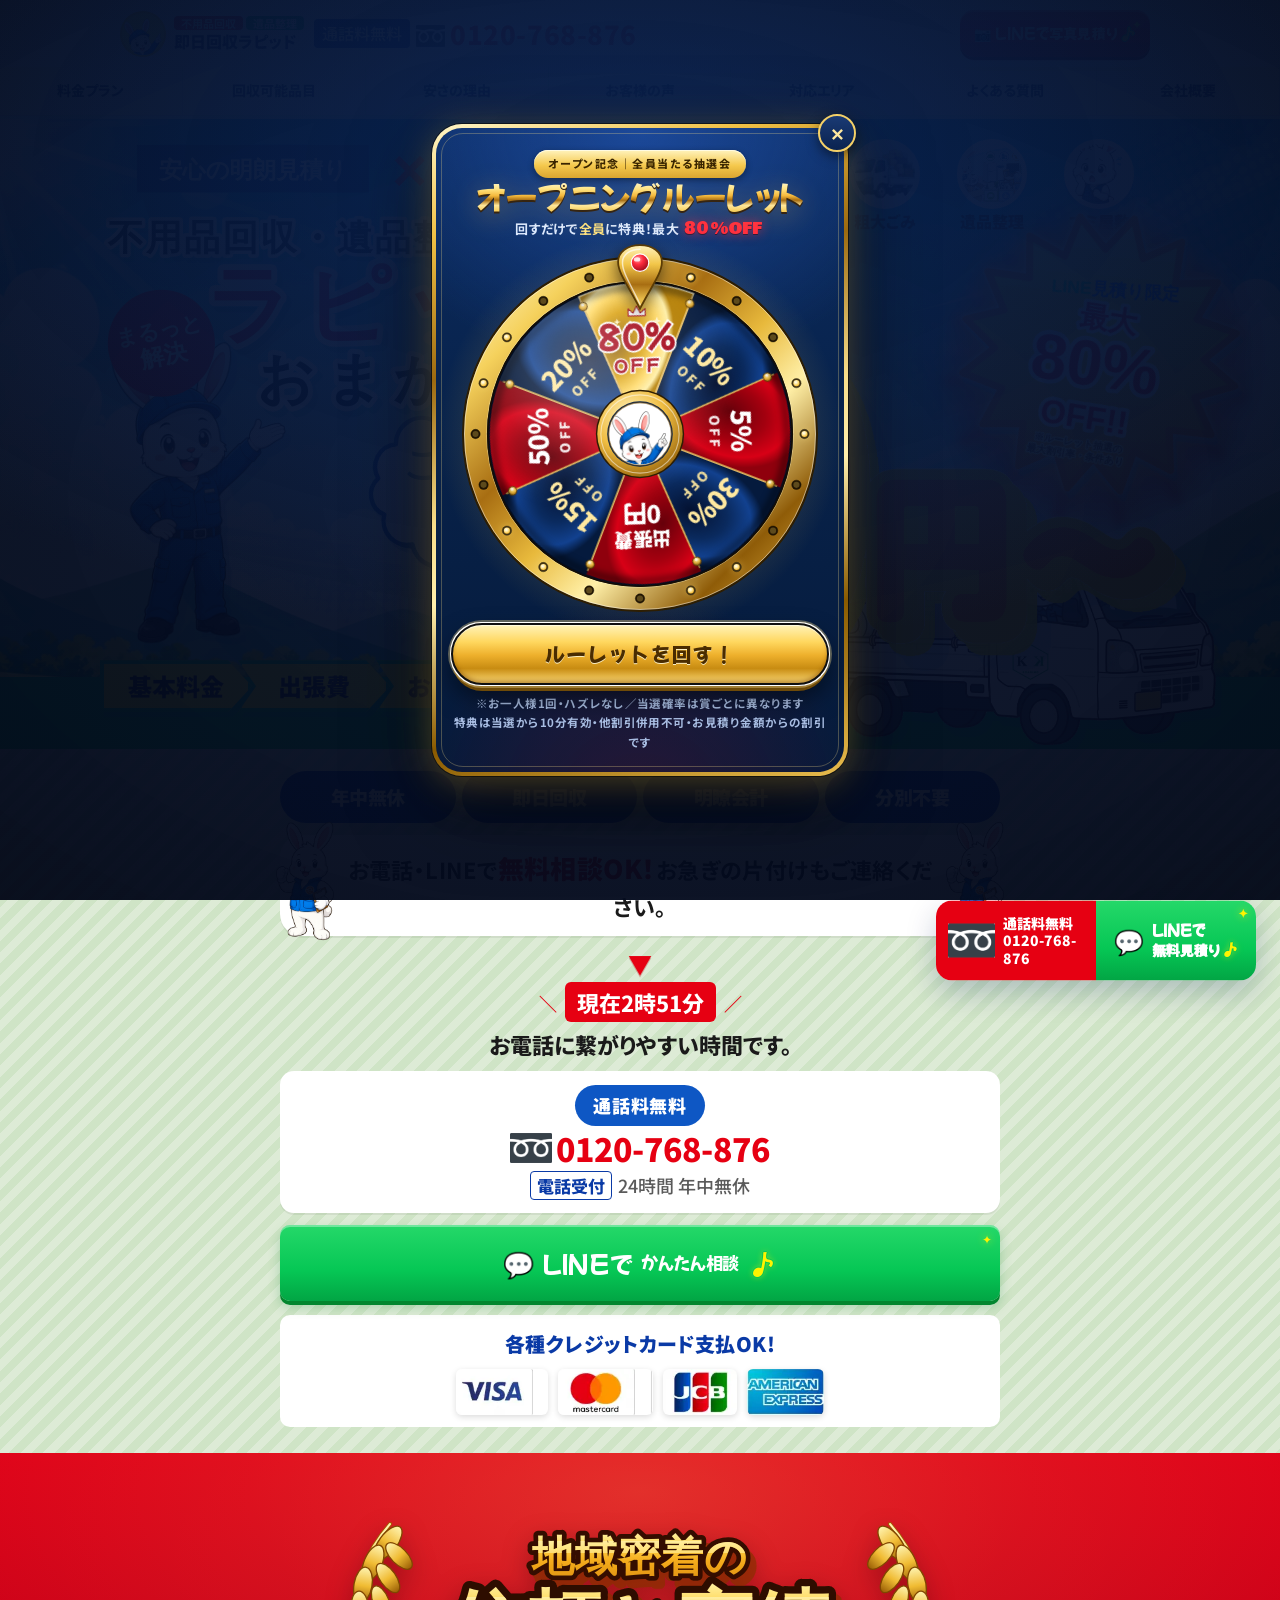
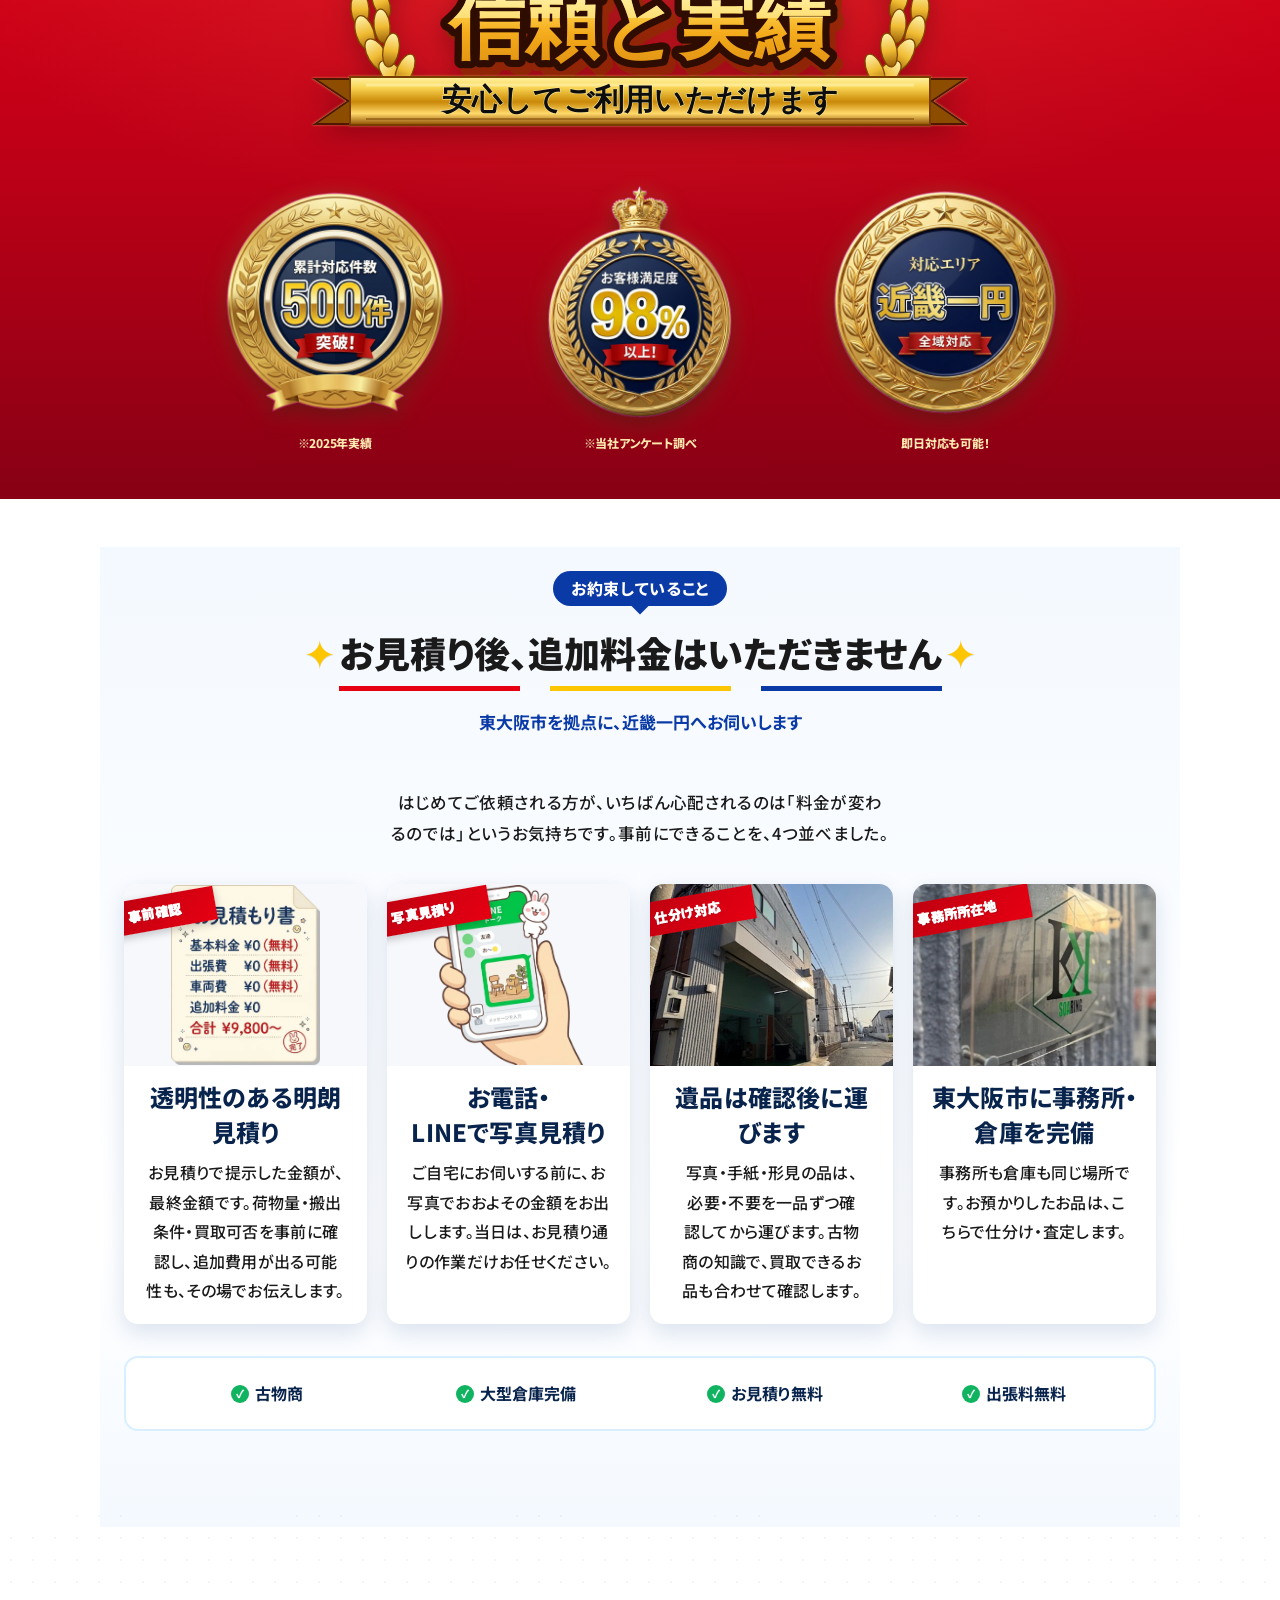
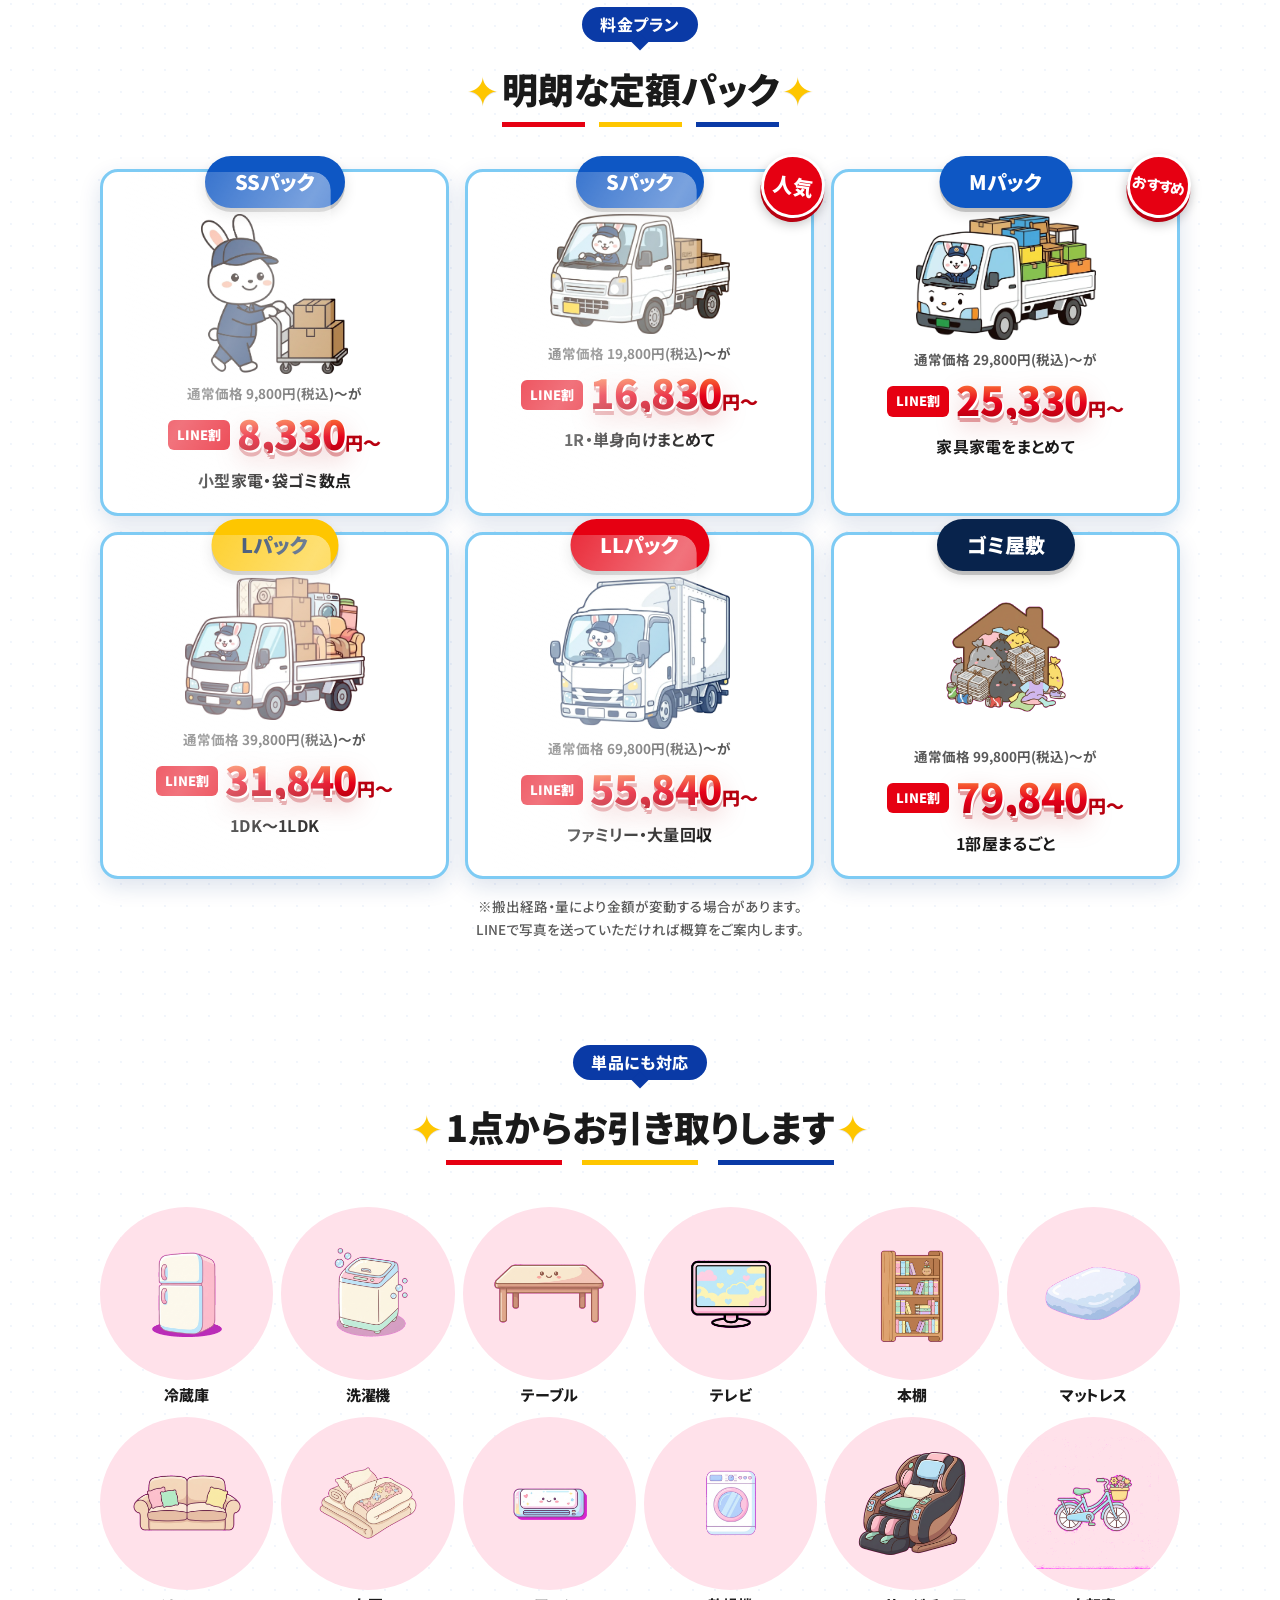
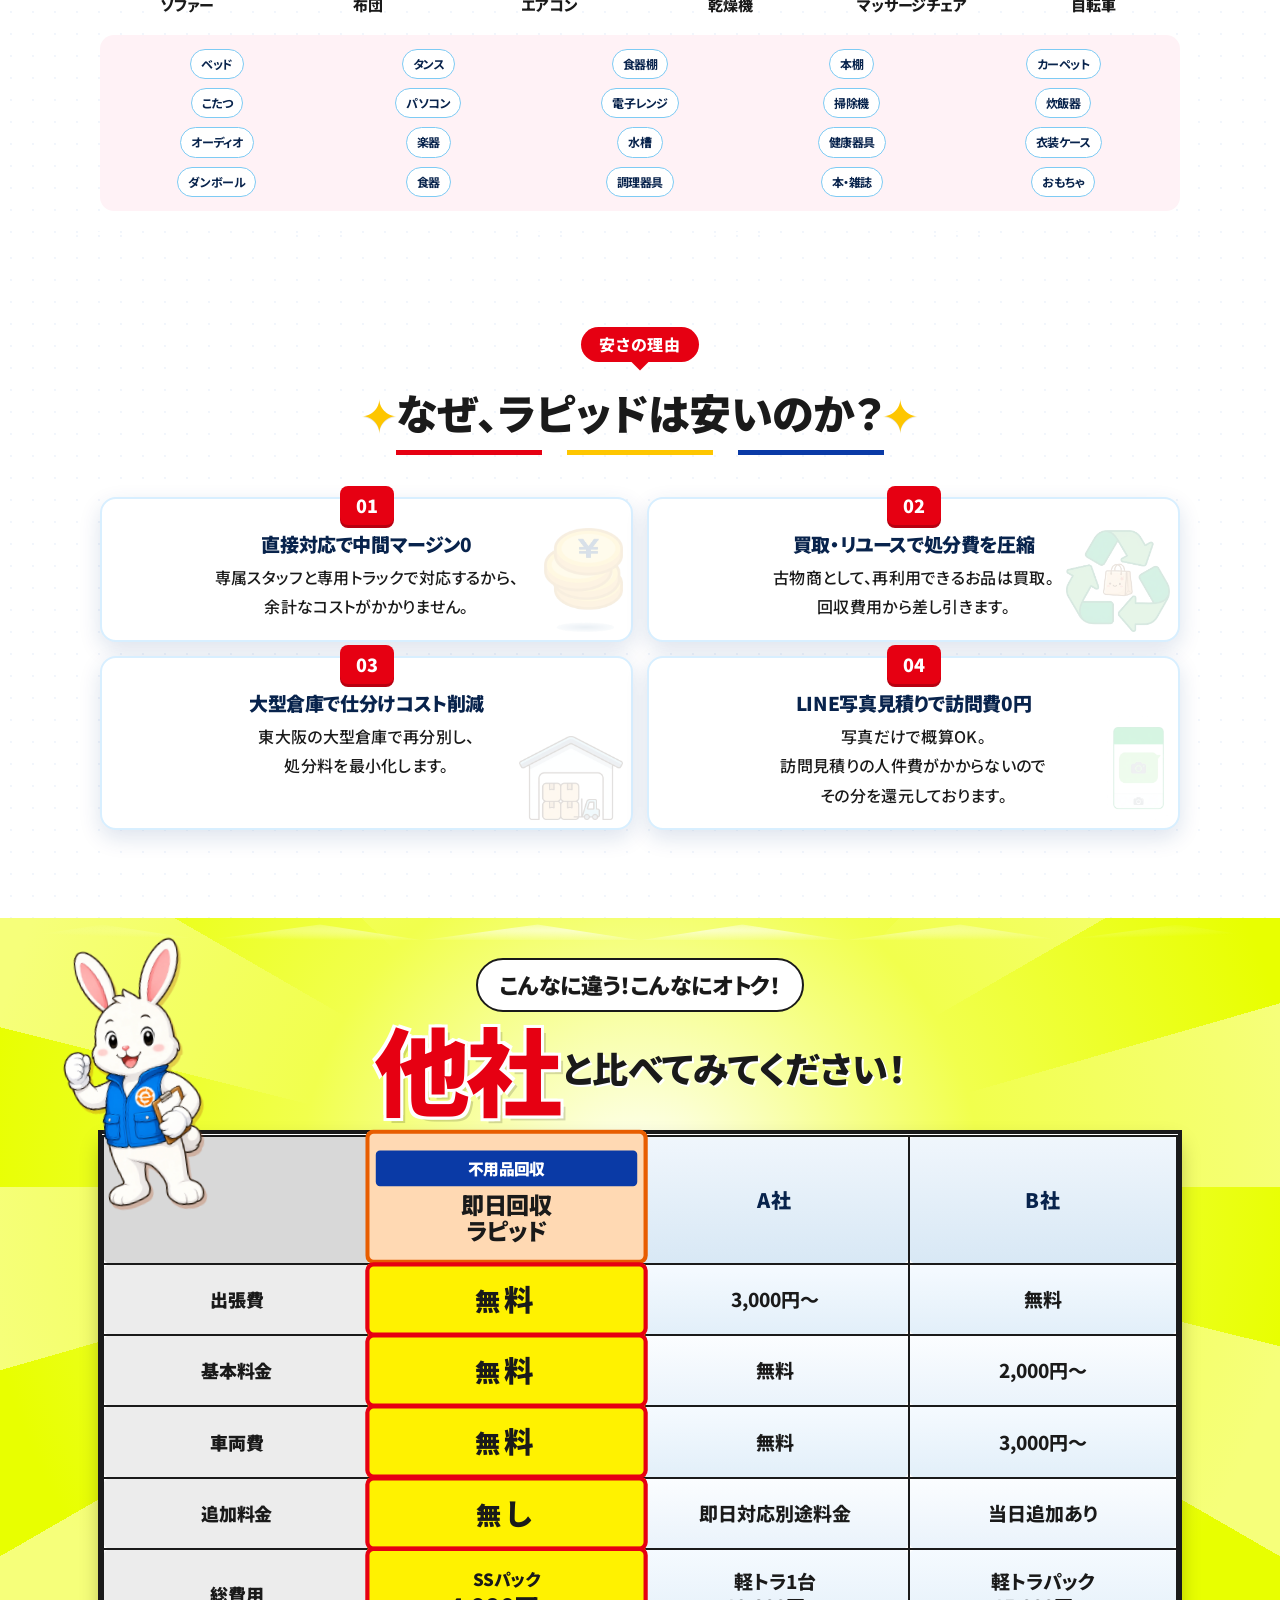
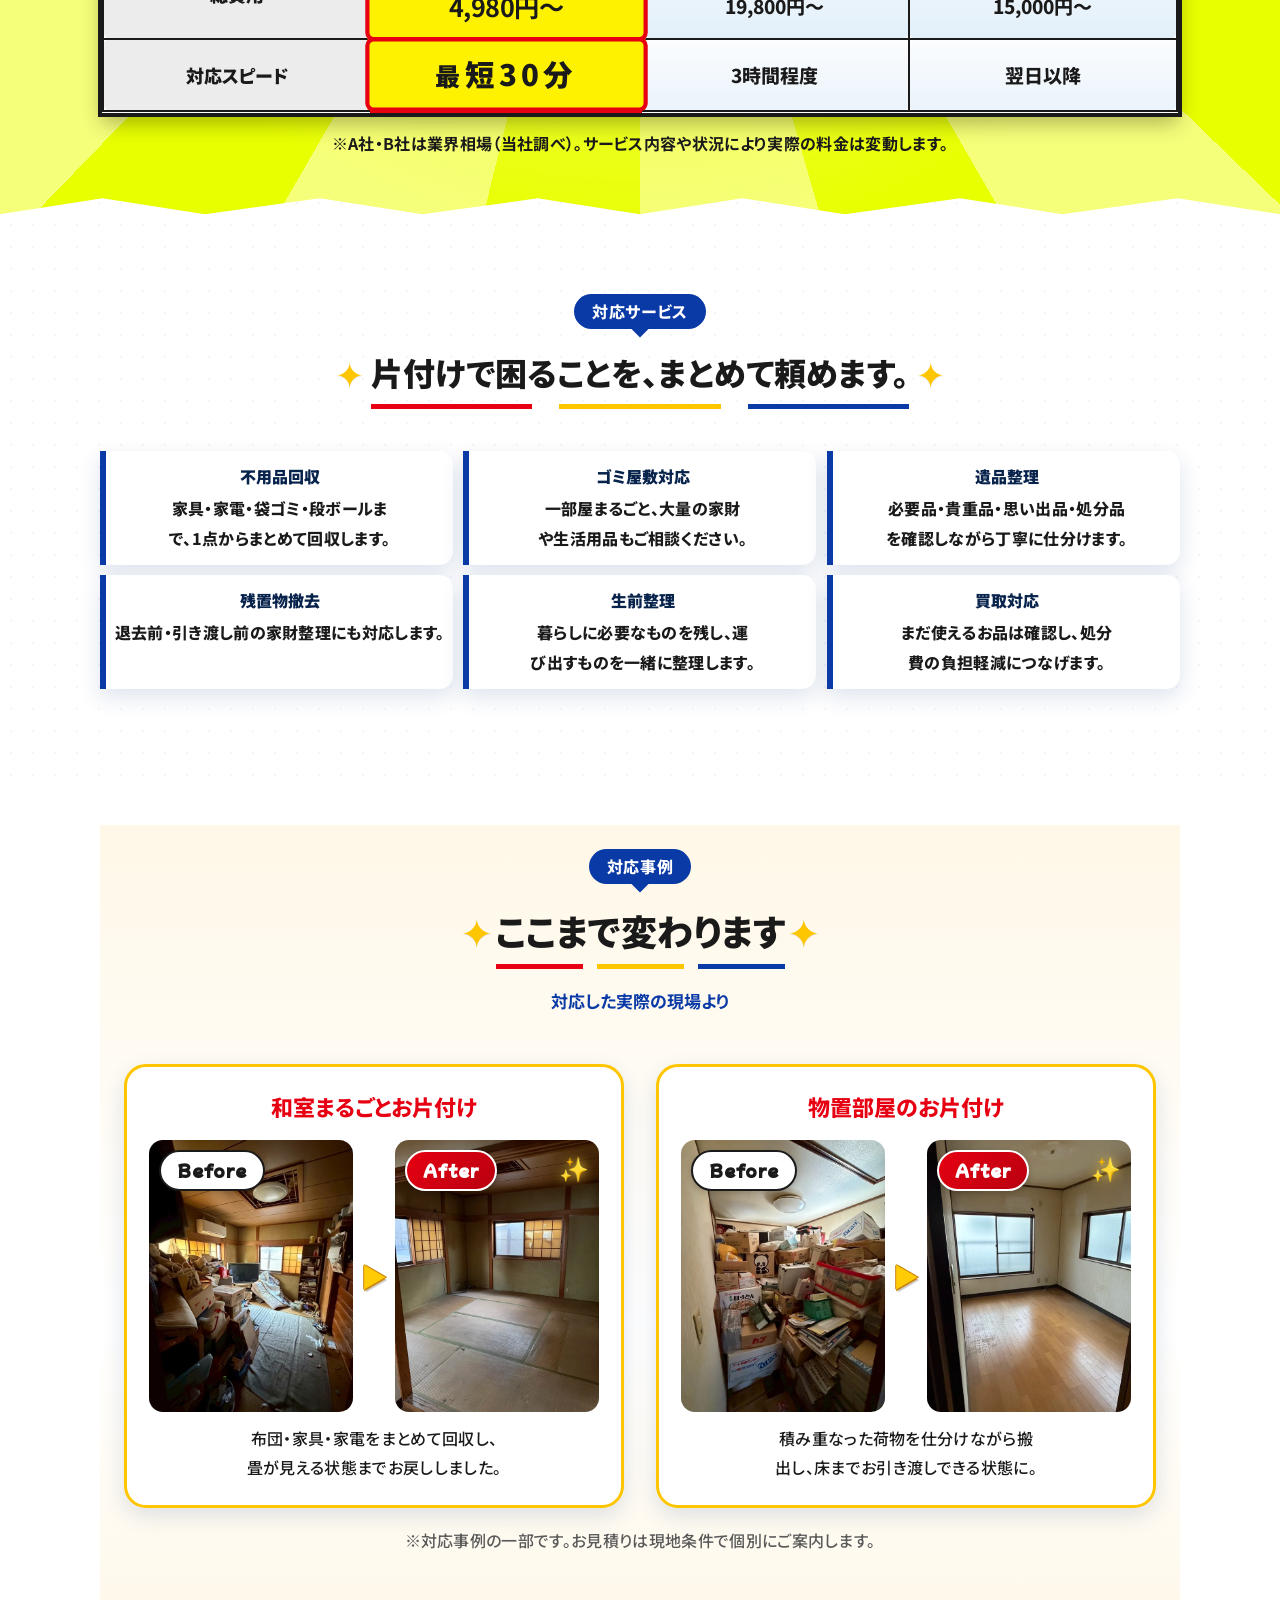
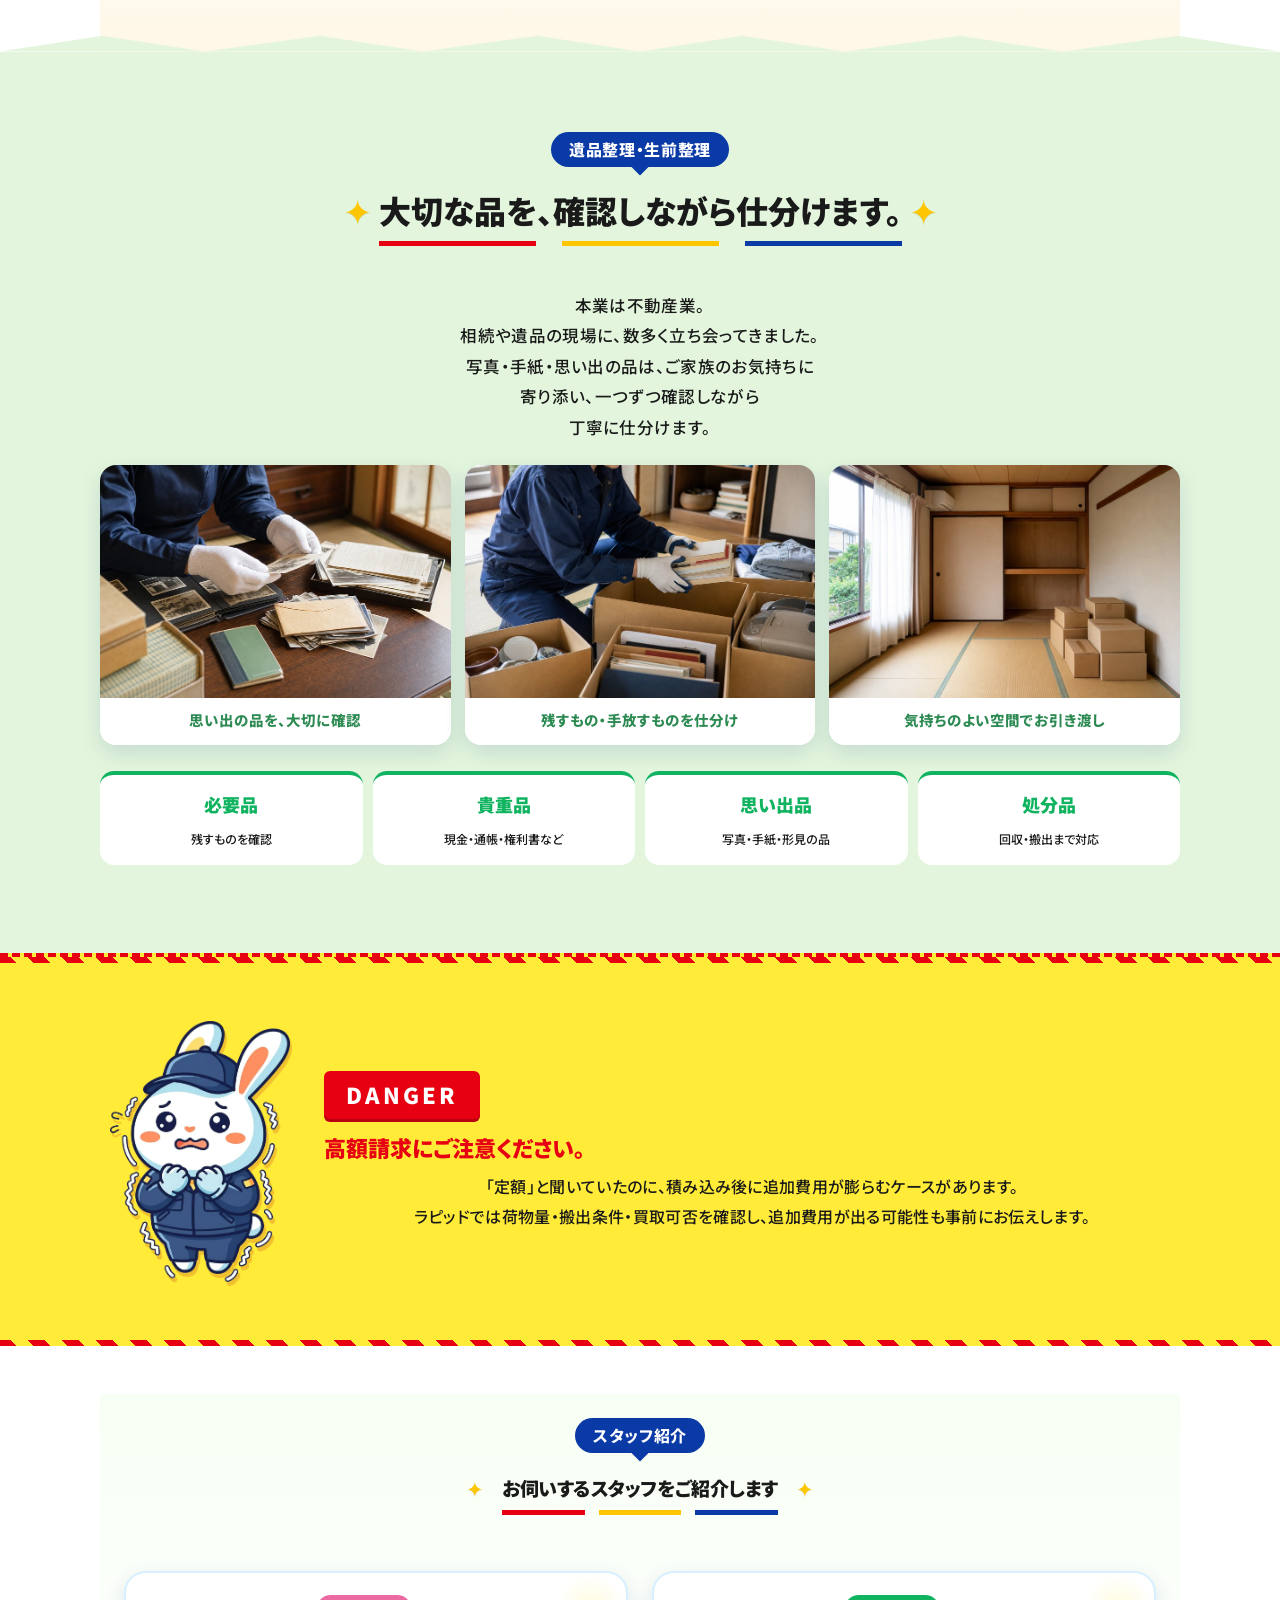
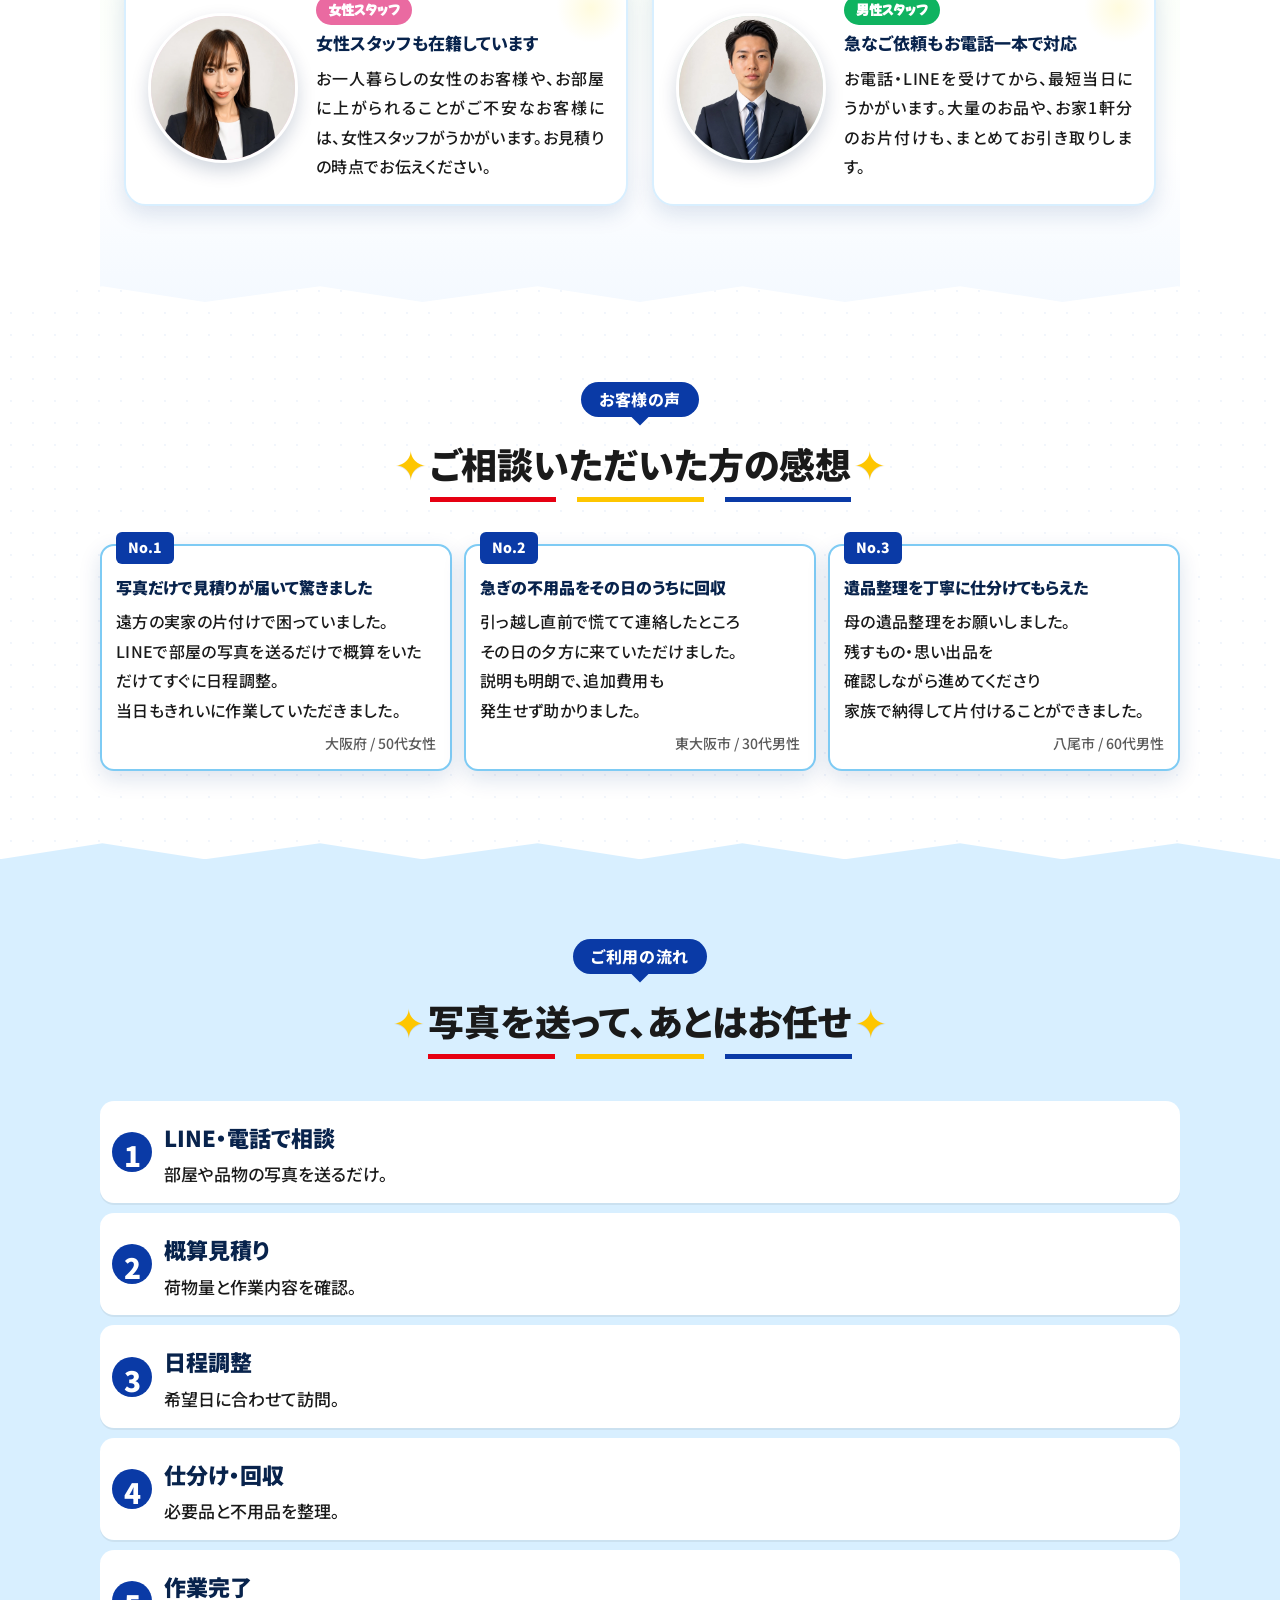
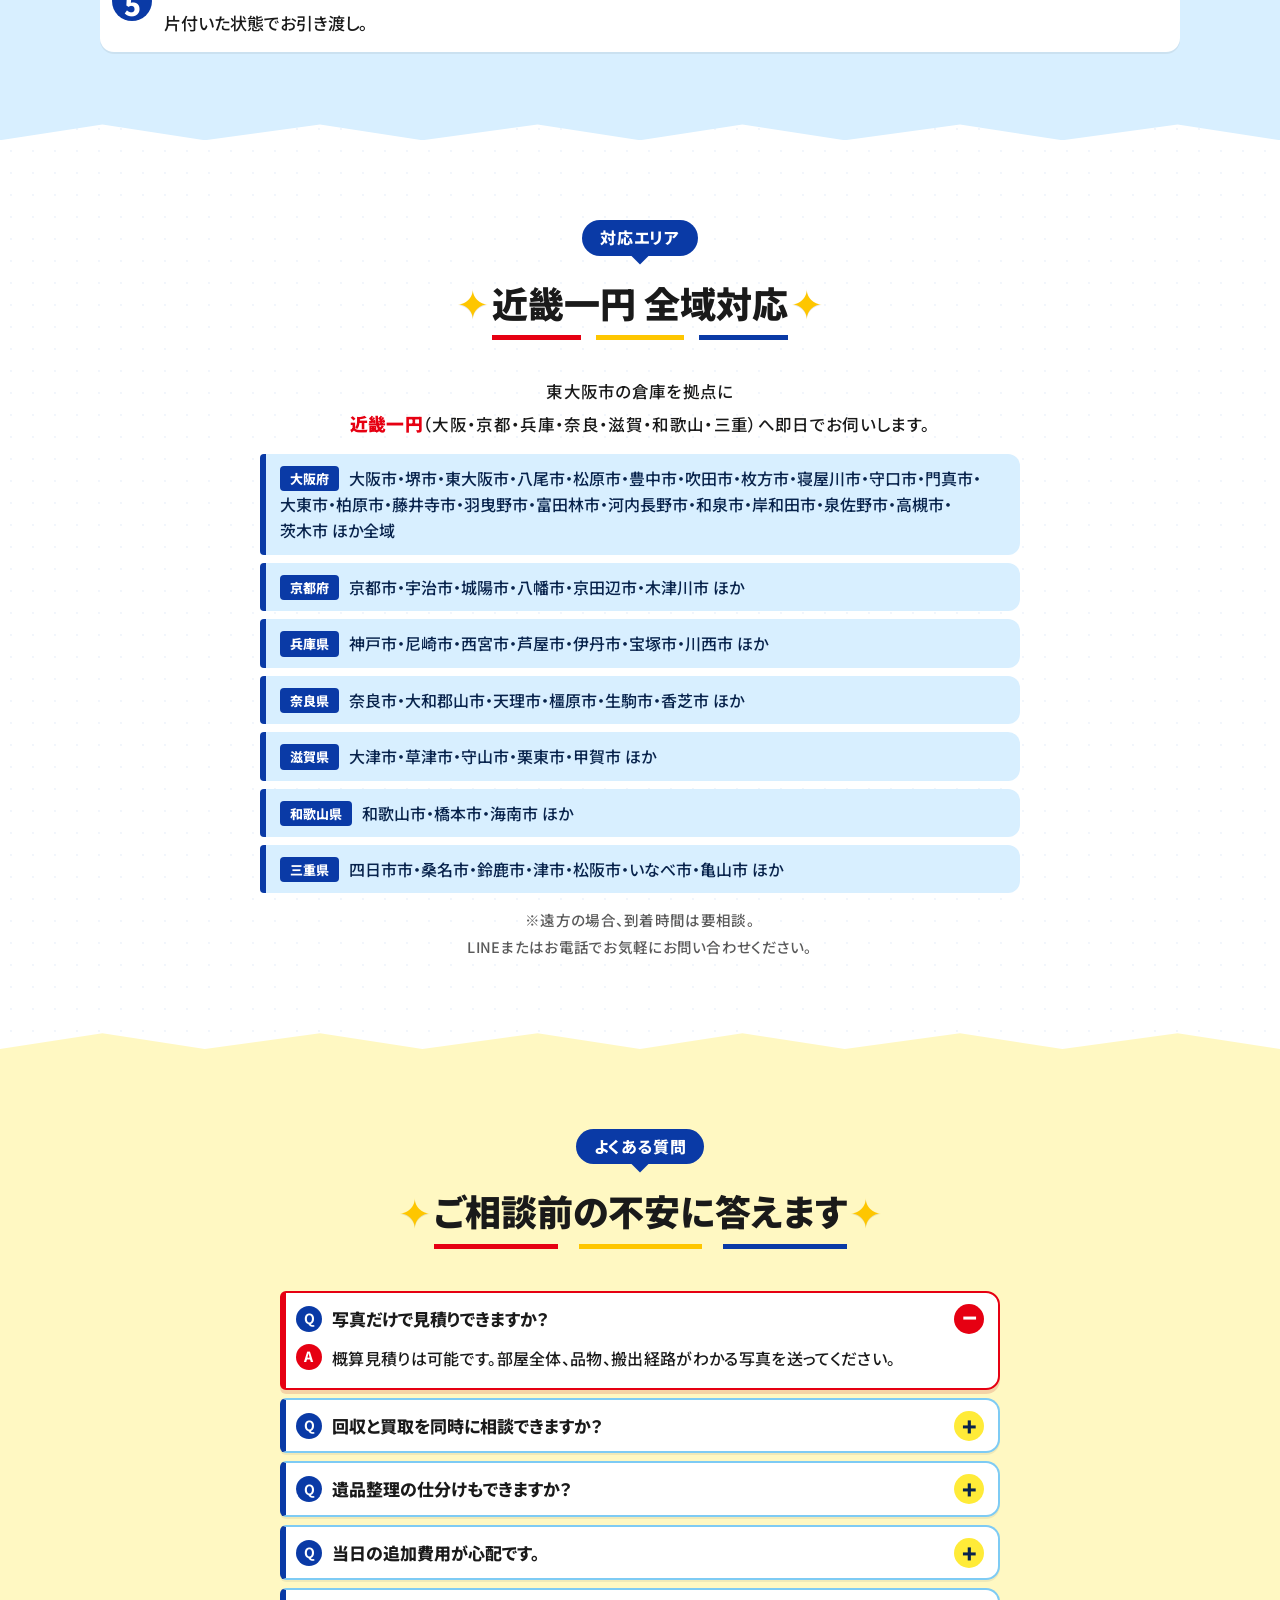
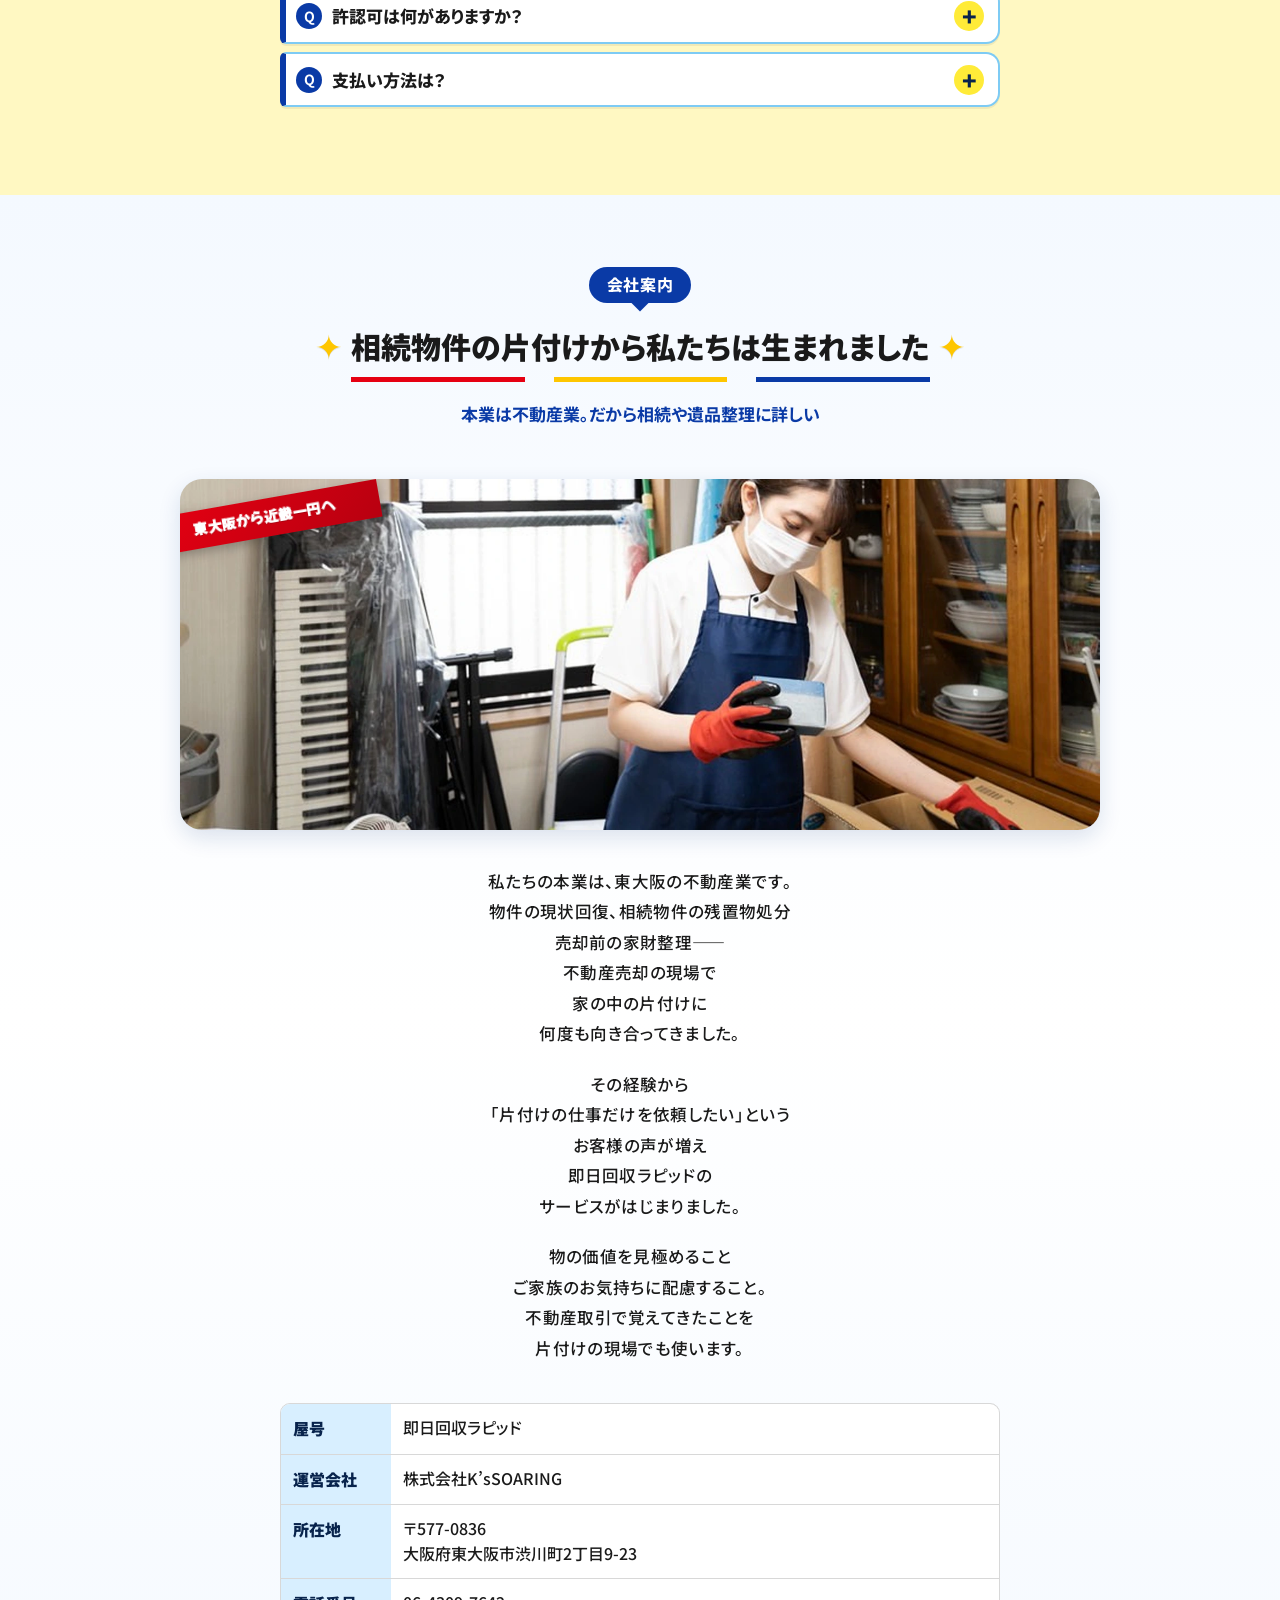
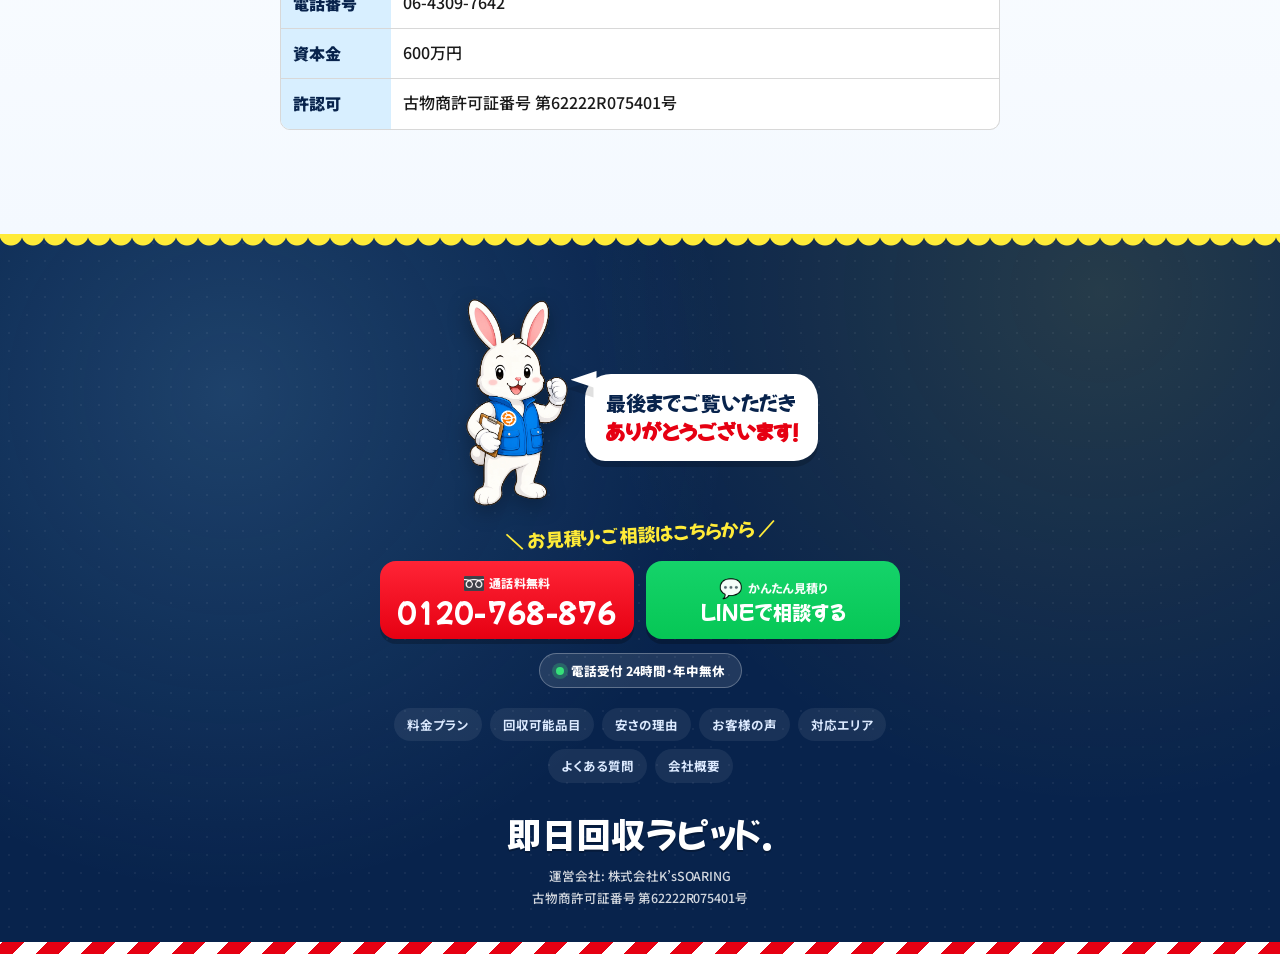
==== commit 9b5b0350: "ルーレット文字サイズ修正のCSSキャッシュを更新" ====
--- a/index.html
+++ b/index.html
@@ -30,7 +30,7 @@
   <link rel="preconnect" href="https://fonts.googleapis.com">
   <link rel="preconnect" href="https://fonts.gstatic.com" crossorigin>
   <link href="https://fonts.googleapis.com/css2?family=Noto+Sans+JP:wght@500;700;800;900&family=Mochiy+Pop+One&family=Bowlby+One&family=Reggae+One&display=swap" rel="stylesheet">
-  <link rel="stylesheet" href="styles.css?v=20260702-clock24">
+  <link rel="stylesheet" href="styles.css?v=20260724-roulette-copy14">
   <!-- Google Ads: 本番ドメインだけ外部タグを読み込む。preview / localhost はdataLayer検証のみ。 -->
   <script>
     window.dataLayer = window.dataLayer || [];
--- a/styles.css
+++ b/styles.css
@@ -1950,9 +1950,6 @@
   .voice-grid { grid-template-columns: repeat(3, 1fr); }
   .service-grid { grid-template-columns: repeat(3, 1fr); }
   .proof { grid-template-columns: repeat(3, 1fr); }
-
-  
-  
 
   /* PC: 右下コンパクトフロート */
   .fixed-cta {
@@ -3857,8 +3854,6 @@
     padding-bottom: 88px;
   }
 
-  
-
   .danger {
     padding-top: 64px;
     padding-bottom: 64px;
@@ -6318,7 +6313,13 @@
   -webkit-user-select: all;
   user-select: all; /* clipboard非対応環境でも長押し選択でコピーできるように */
 }
-.rl-tk-tap { font-size: 10px; font-weight: 700; color: #a58a3c; margin-top: 1px; }
+.rl-tk-tap {
+  margin-top: 5px;
+  font-size: clamp(13px, 3.6vw, 14px);
+  line-height: 1.4;
+  font-weight: 800;
+  color: #8a6814;
+}
 /* カウントダウン（通常=金琥珀、残り5分=赤。バーの色言語と統一） */
 .rl-cd {
   margin: 12px 6px 0; padding: 10px 12px 12px;
@@ -6393,7 +6394,15 @@
 .rl-card:has(.rl-cd.is-expired) .rl-res-won { filter: grayscale(.6) brightness(.75); }
 .rl-card:has(.rl-cd.is-expired) .rl-res-rabbit { animation: none; filter: saturate(.5); }
 .rl-card:has(.rl-cd.is-expired) .rl-res-jack { animation: none; filter: grayscale(.7); }
-.rl-res-note { margin: 8px 0 0; font-size: 11.5px; font-weight: 700; color: #bcd0f2; }
+.rl-res-note {
+  margin: 10px 0 0;
+  font-size: clamp(13px, 3.6vw, 14px);
+  line-height: 1.45;
+  font-weight: 800;
+  letter-spacing: -.02em;
+  color: #e7f1ff;
+  text-shadow: 0 1px 2px rgba(0,0,0,.5);
+}
 .rl-terms {
   margin: 12px 4px 0; text-align: left;
   font-size: 10px; line-height: 1.75; color: #8fa5cd; font-weight: 500;
@@ -6507,6 +6516,8 @@
   .rl-title { font-size: 23px; }        /* 320pxで「オープニングルーレット」を1行に */
   .rl-line-btn span { font-size: 15px; } /* 「使う」の1文字孤立を防ぐ */
   .rl-res-prize { font-size: 48px; }
+  .rl-tk-tap { font-size: 13px; }
+  .rl-res-note { font-size: 12.5px; letter-spacing: -.04em; }
 }
 /* PC: モーダルと時計を一段拡大 */
 @media (min-width: 768px) {
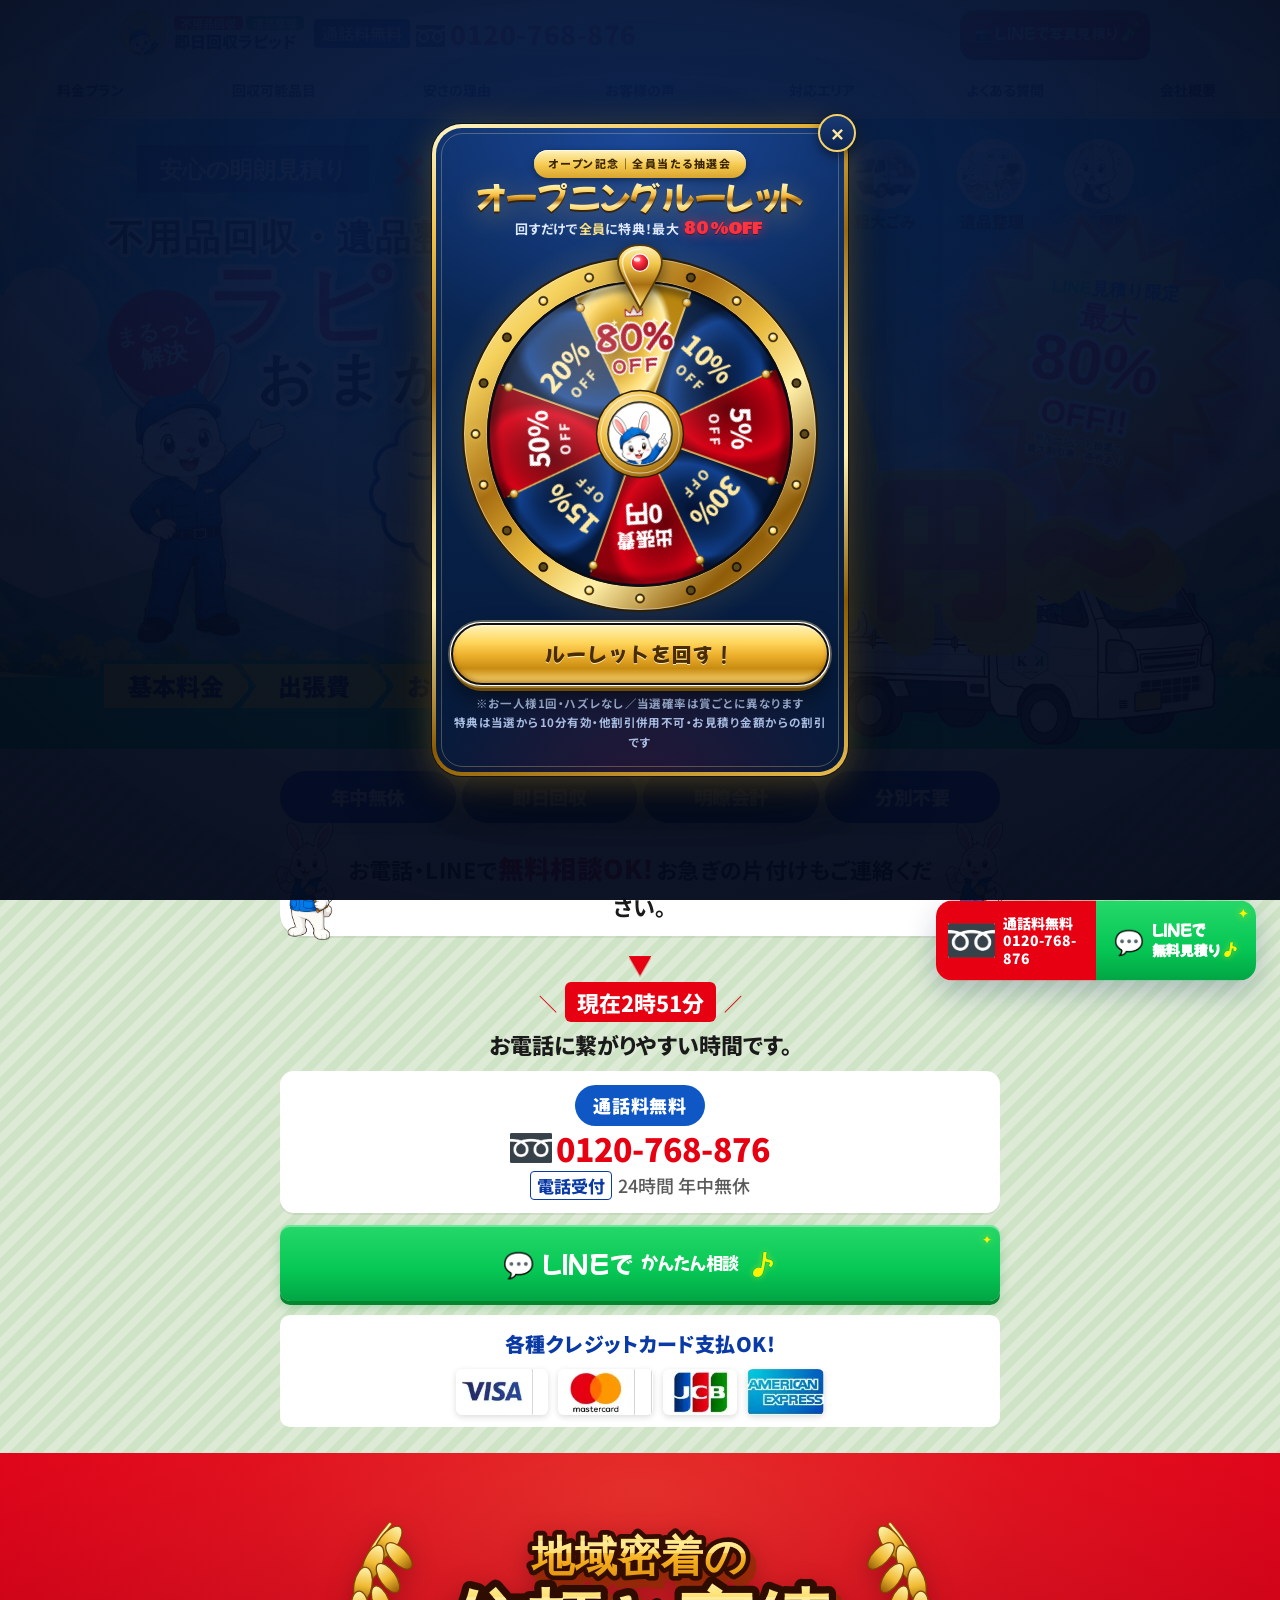
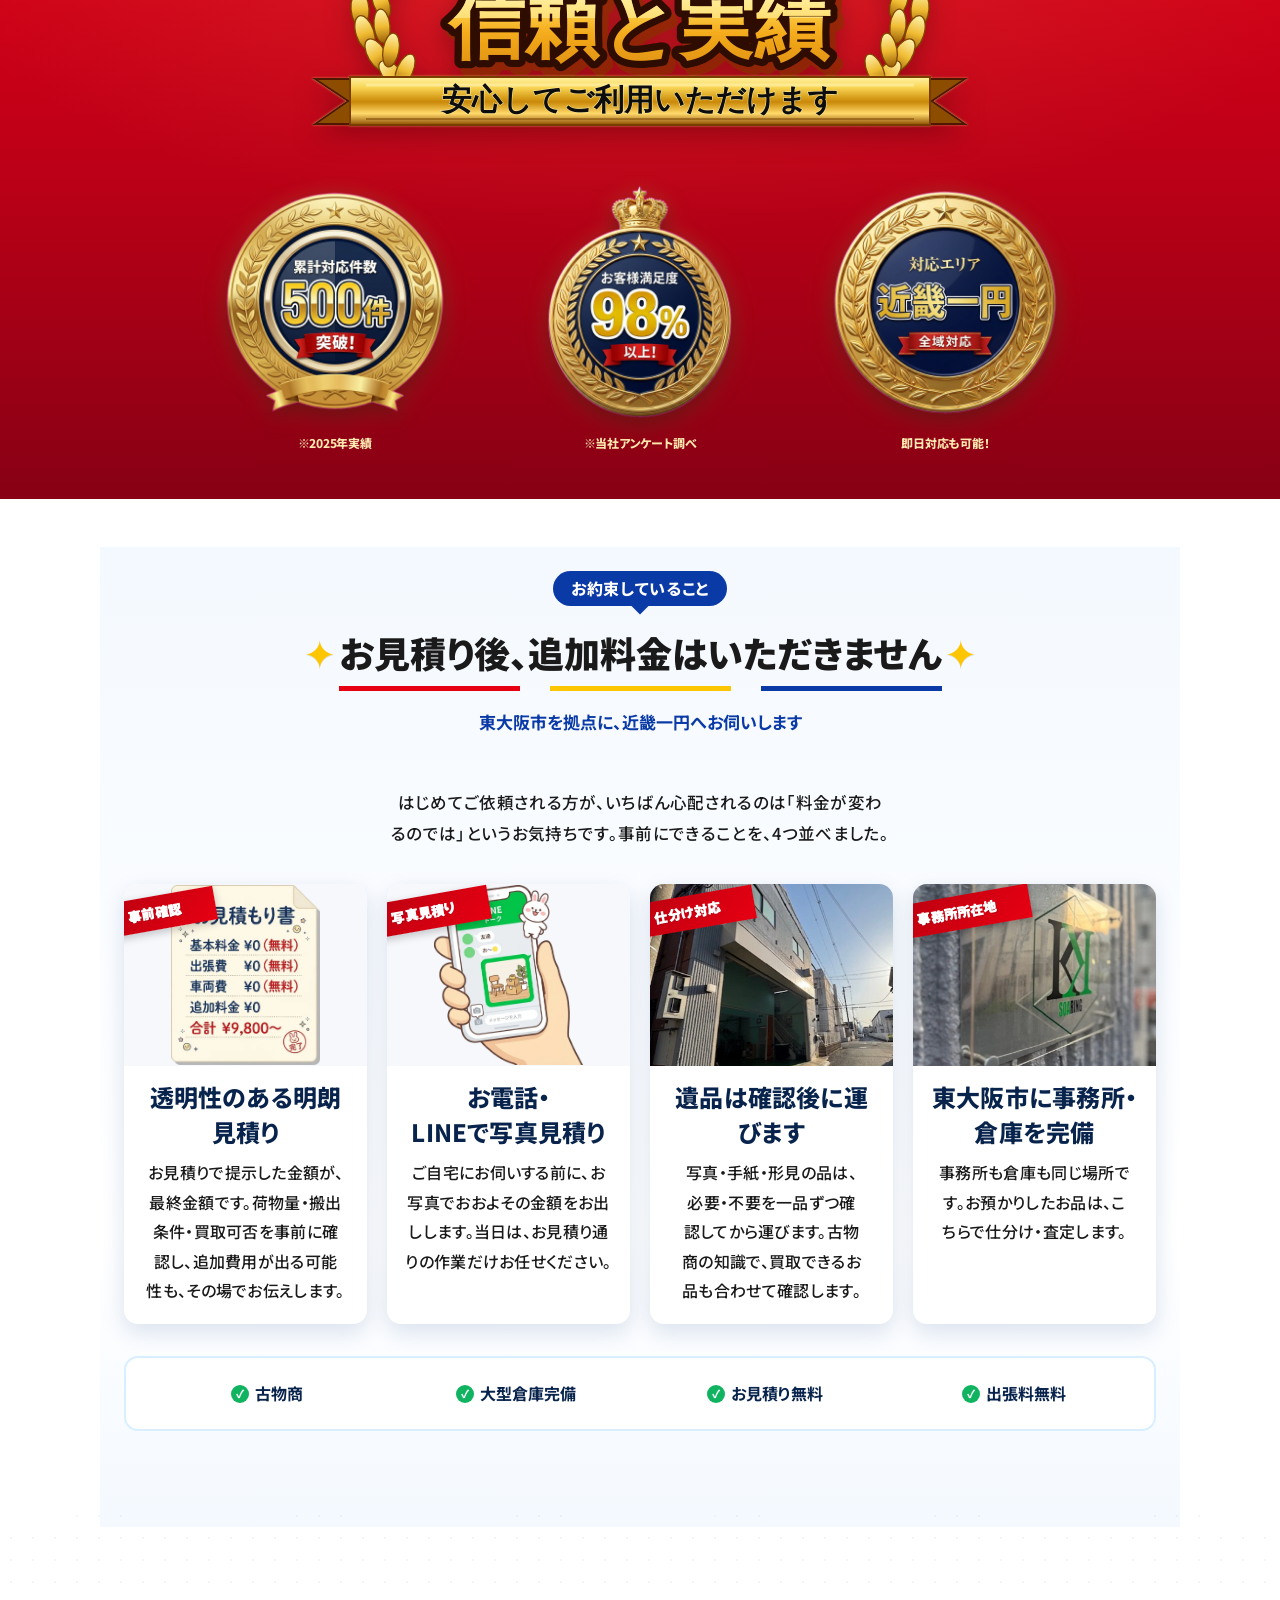
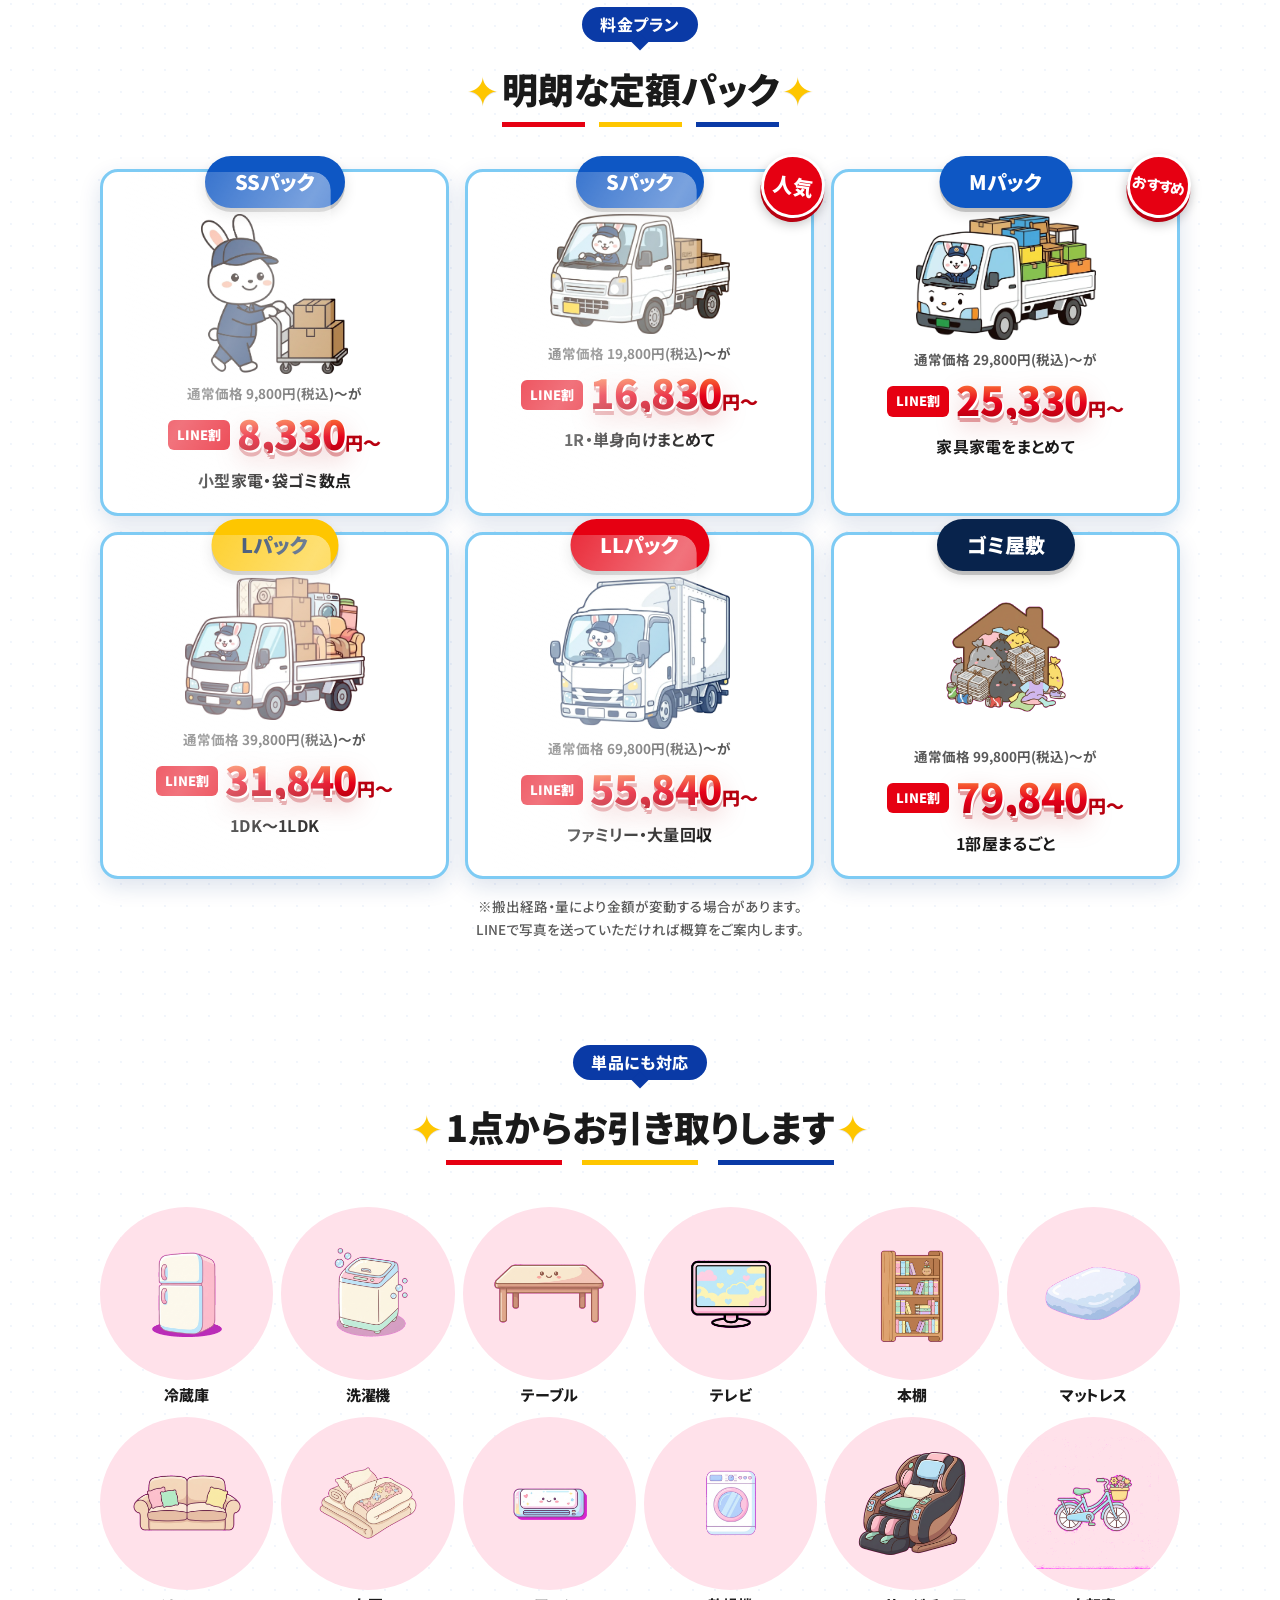
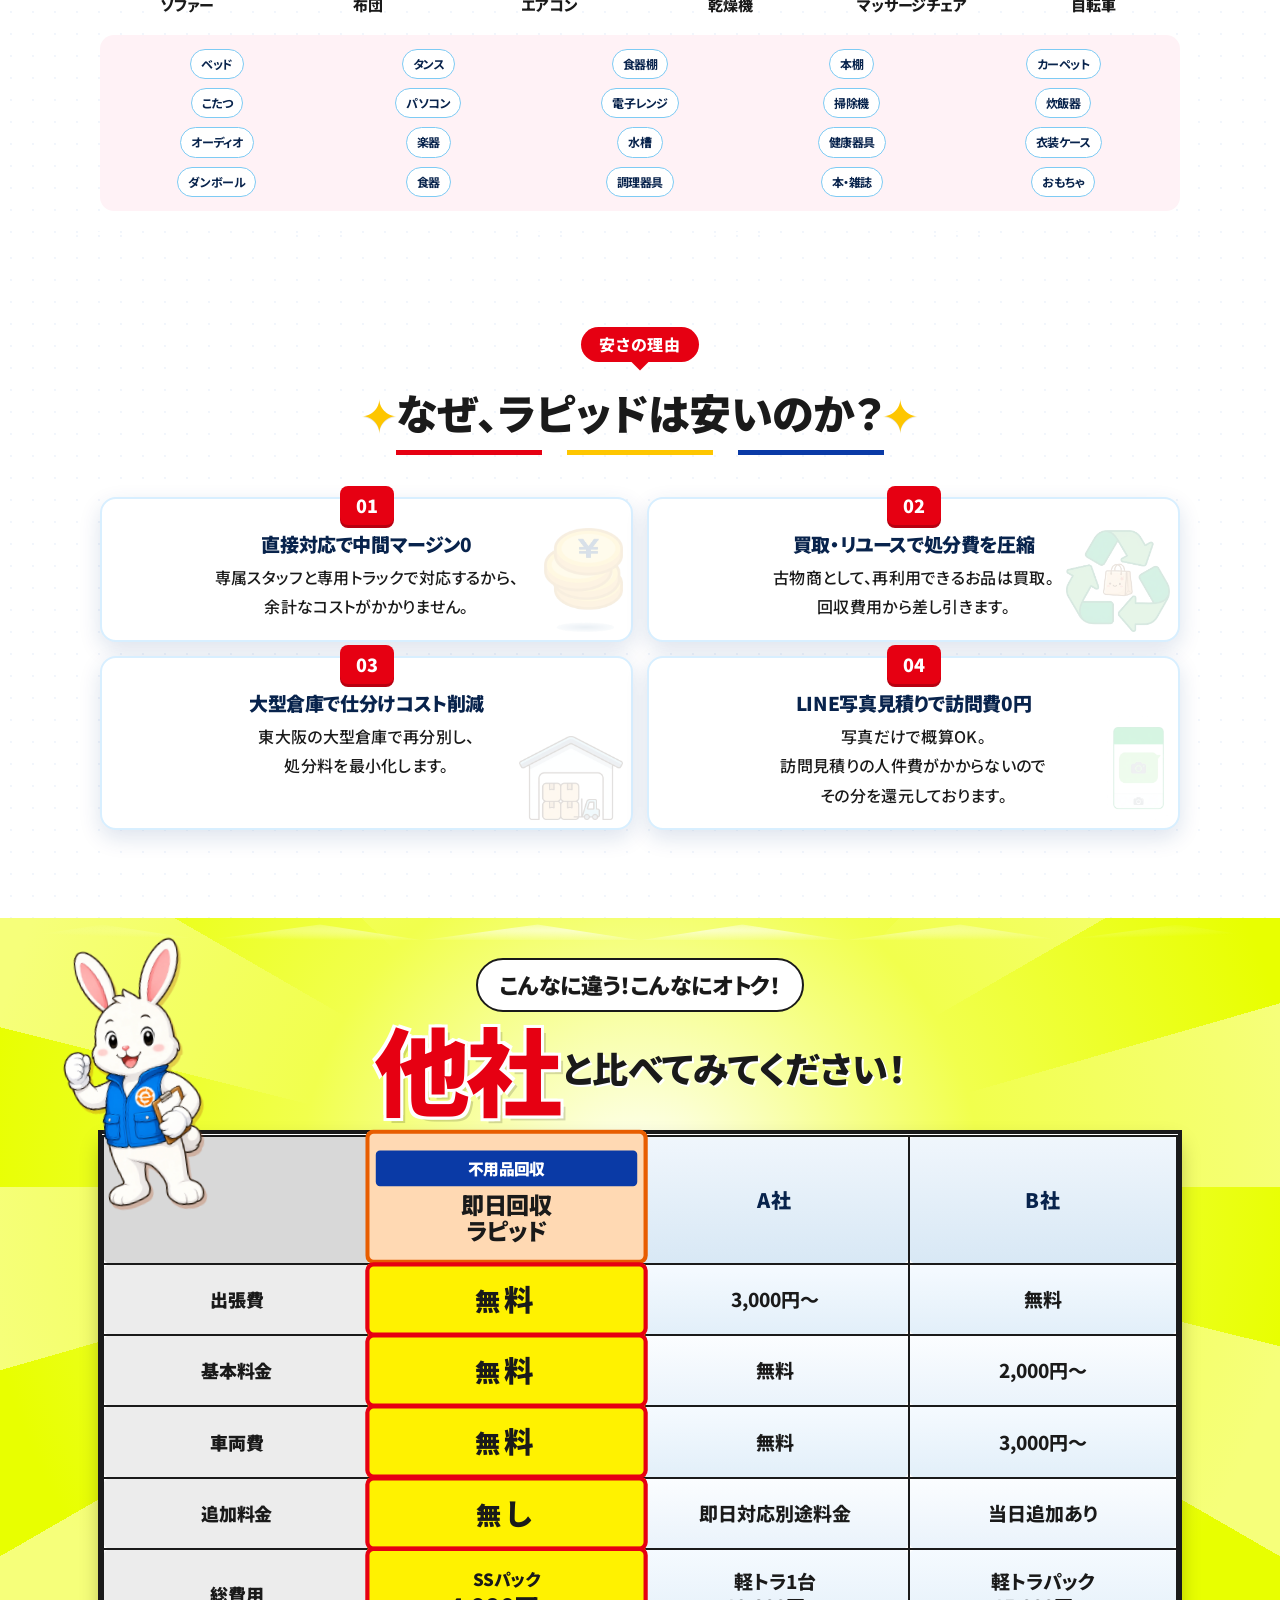
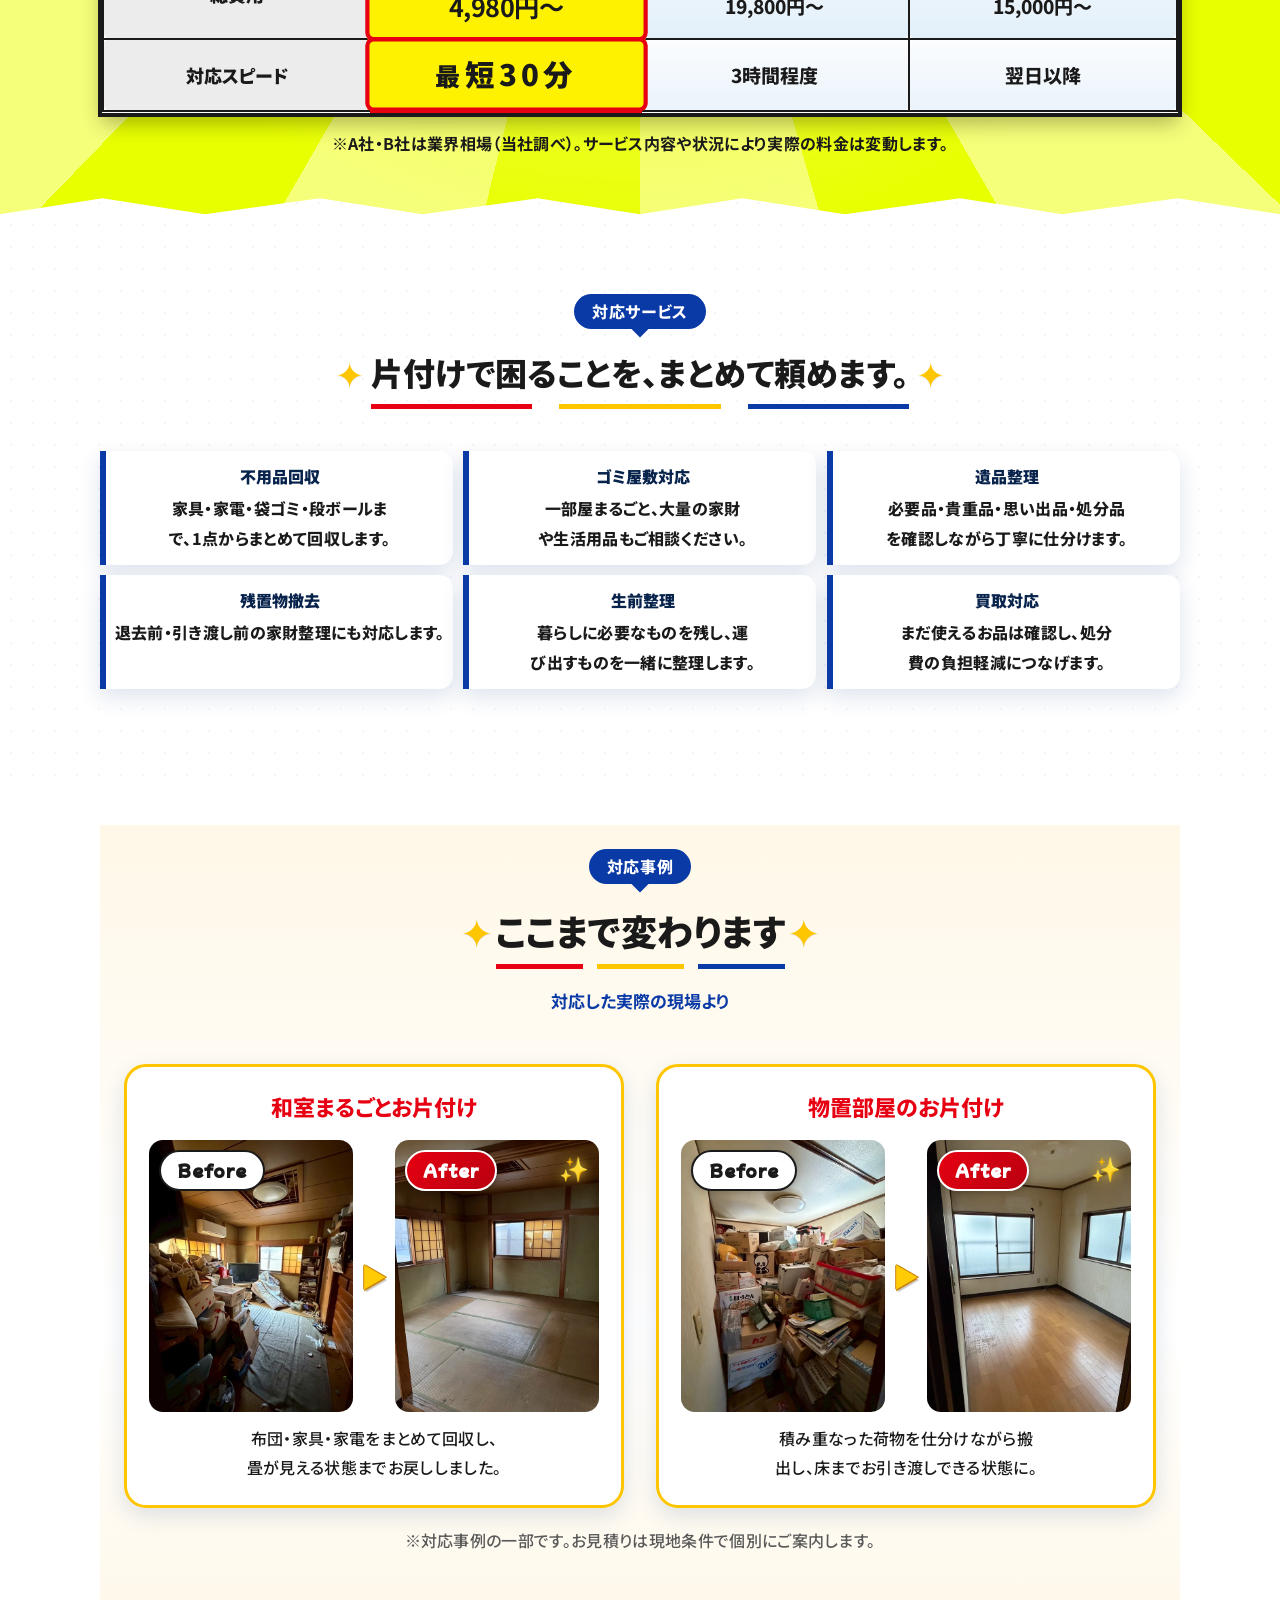
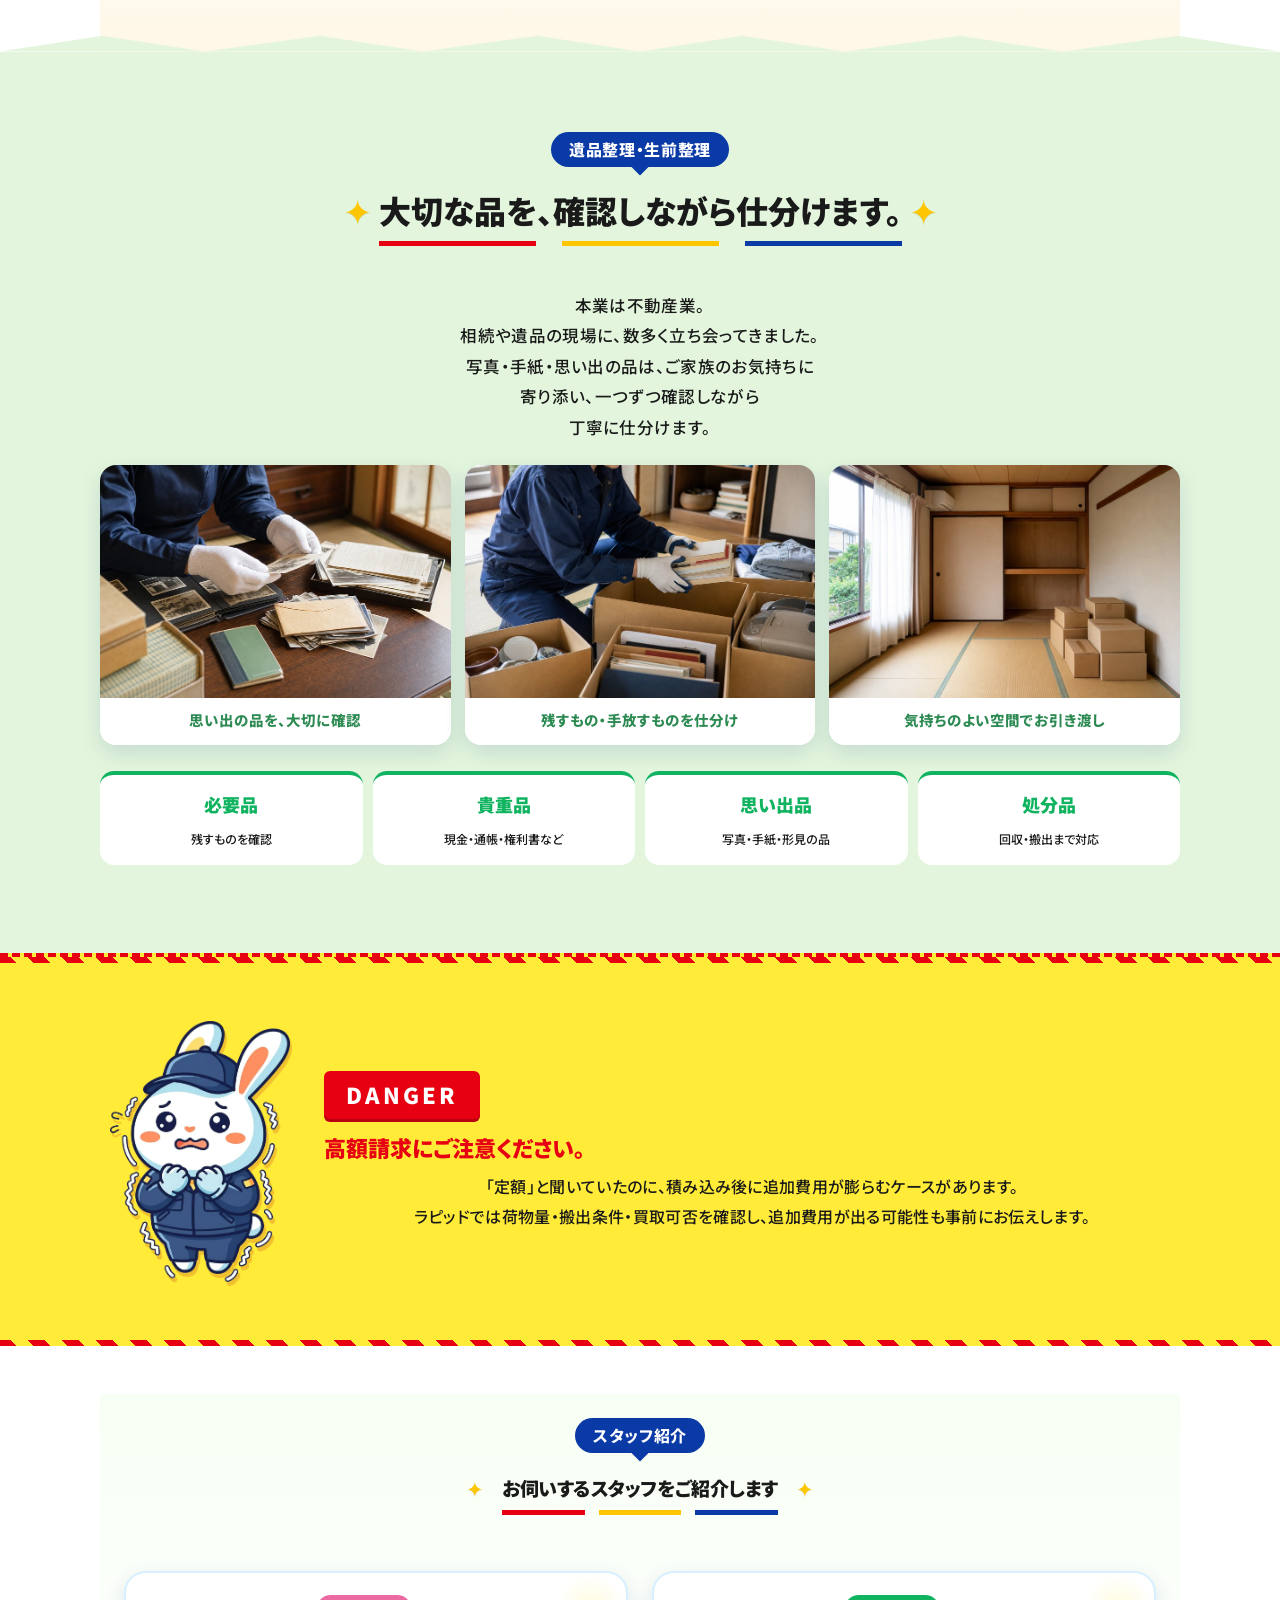
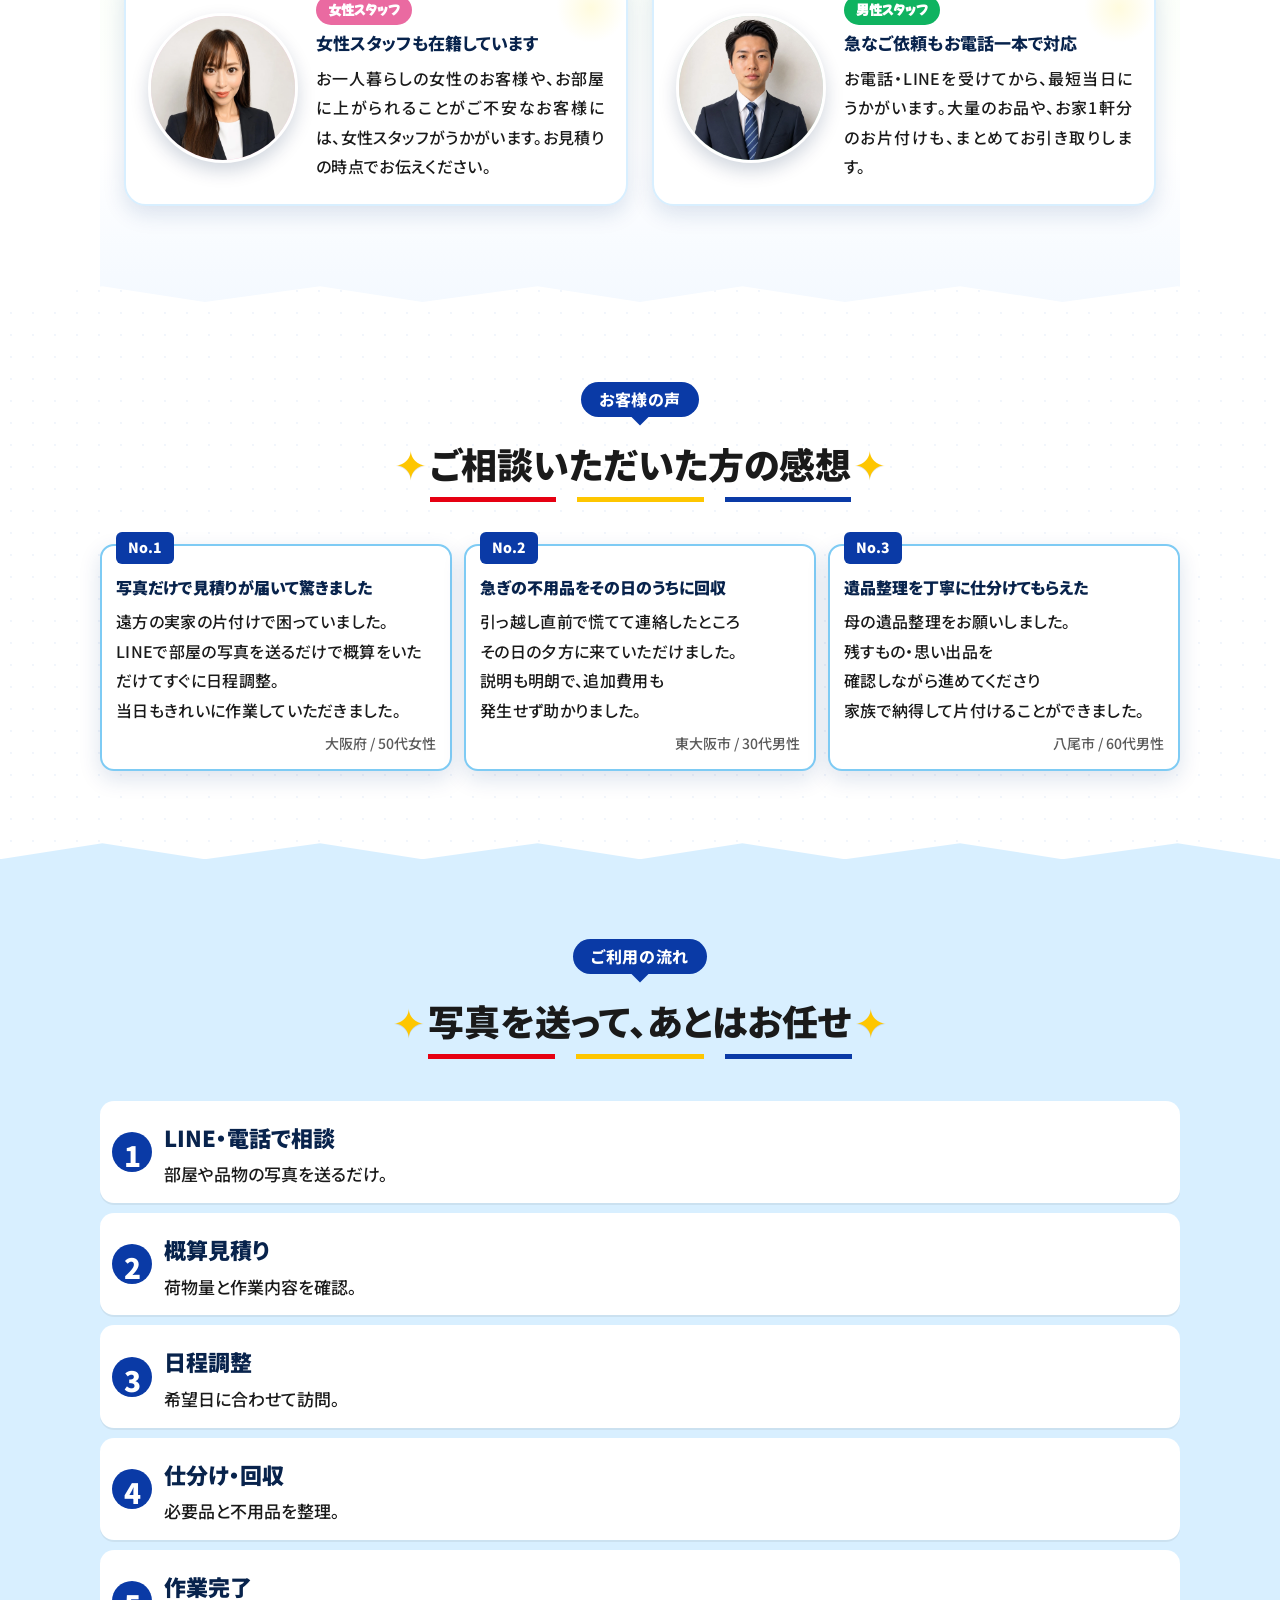
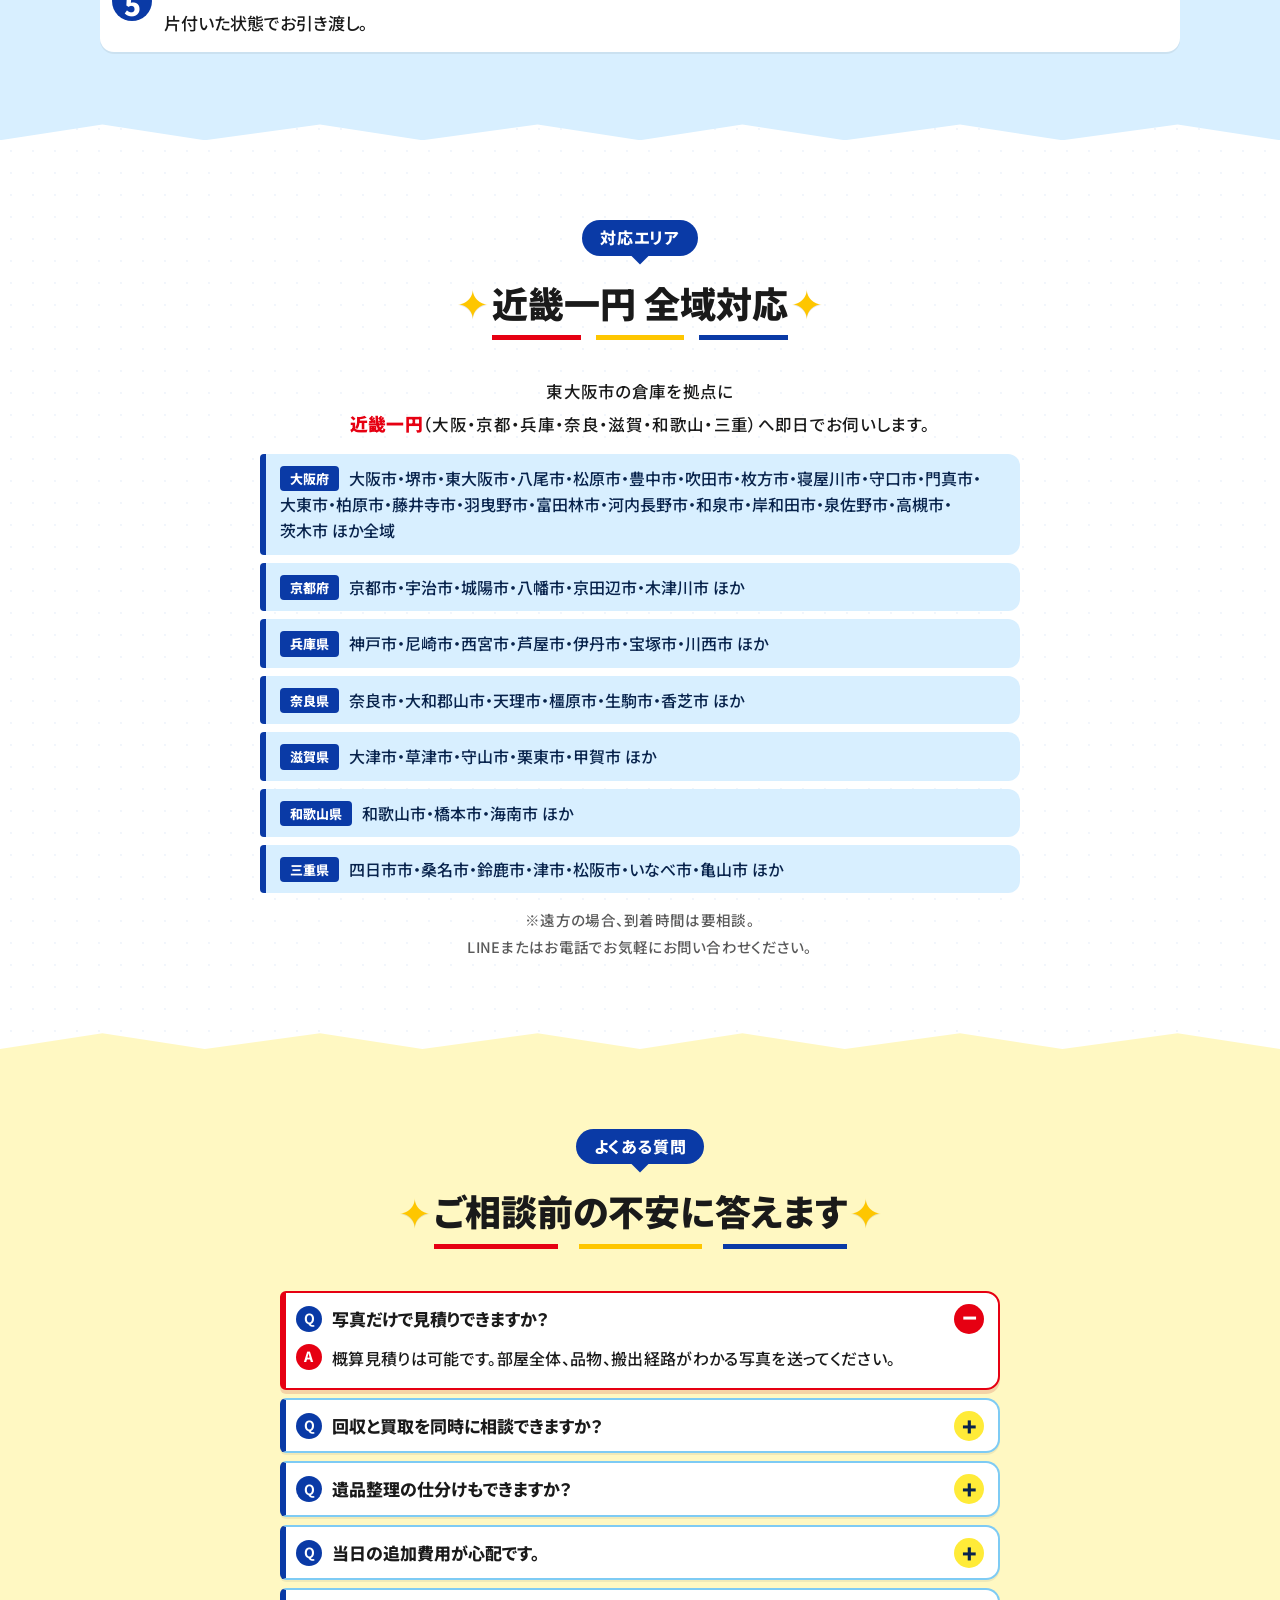
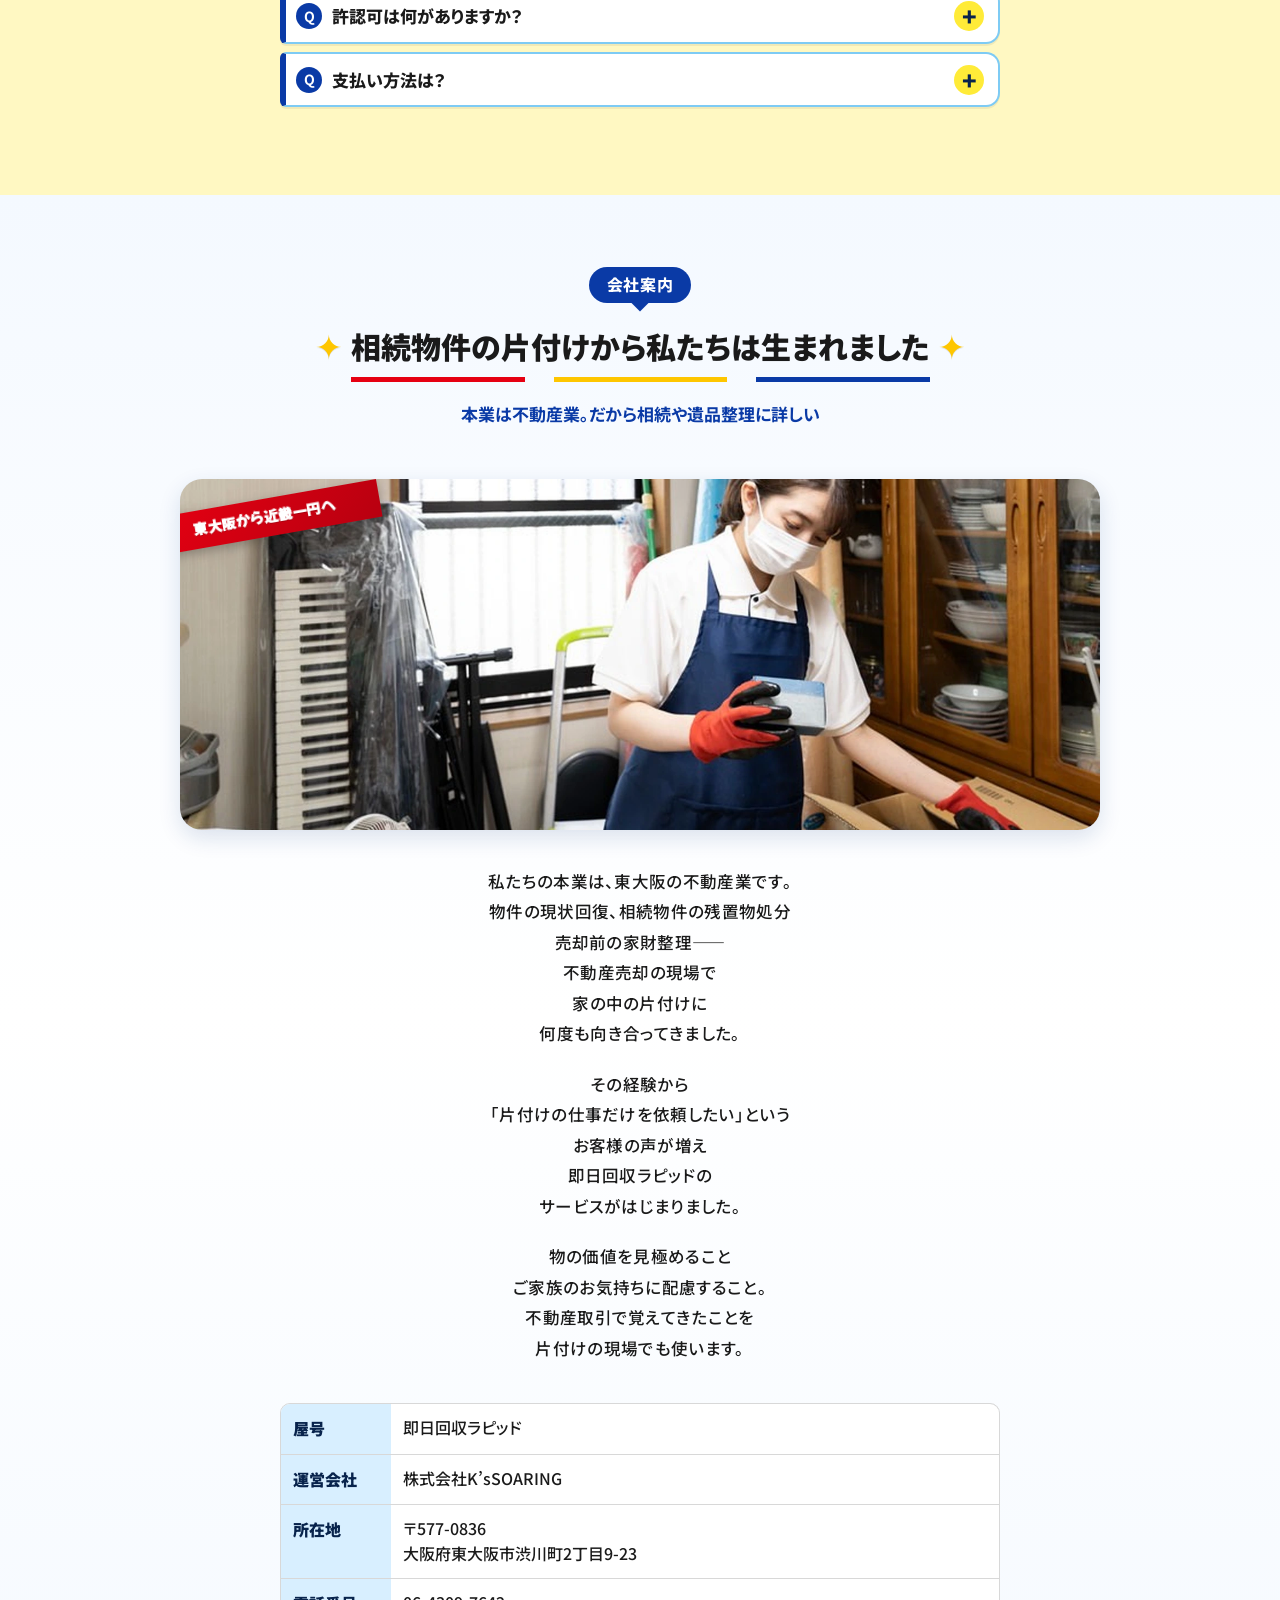
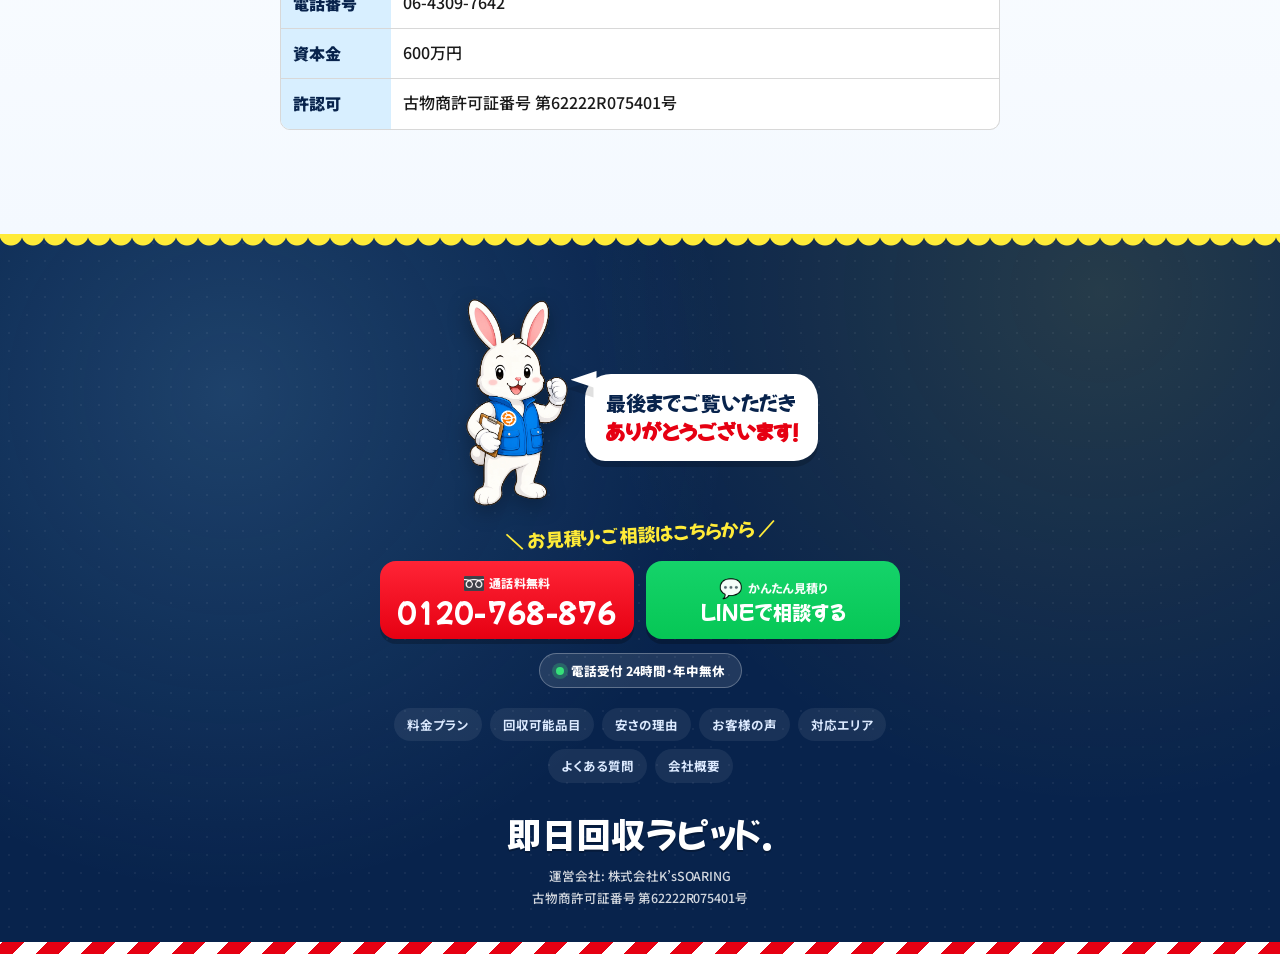
==== commit 1f2e86ac: "Fix Google Ads visible-time tracking after BFCache restore" ====
--- a/index.html
+++ b/index.html
@@ -1079,13 +1079,25 @@
       var visibleSince = document.visibilityState === 'visible' ? Date.now() : null;
       var visibleMs = 0;
       var fired = false;
+      var pageActive = true;
+      var timer = null;
 
       try { fired = sessionStorage.getItem(storageKey) === '1'; } catch (e) {}
+
+      function stopTimer() {
+        if (timer === null) return;
+        clearInterval(timer);
+        timer = null;
+      }
 
       function sendIfEligible() {
         if (fired || visibleMs < requiredMs) return;
+        // Another same-tab document may have sent while this page was cached.
+        try { fired = sessionStorage.getItem(storageKey) === '1'; } catch (e) {}
+        if (fired) { stopTimer(); return; }
         fired = true;
         try { sessionStorage.setItem(storageKey, '1'); } catch (e) {}
+        stopTimer();
         gtag('event', 'conversion', { 'send_to': conversionId });
       }
 
@@ -1096,18 +1108,31 @@
         sendIfEligible();
       }
 
-      var timer = setInterval(updateVisibleTime, 1000);
+      function resumeTimer() {
+        if (fired || !pageActive || document.visibilityState !== 'visible') return;
+        if (visibleSince === null) visibleSince = Date.now();
+        if (timer === null) timer = setInterval(updateVisibleTime, 1000);
+      }
+
+      resumeTimer();
       document.addEventListener('visibilitychange', function () {
         if (document.visibilityState === 'hidden') {
           updateVisibleTime();
           visibleSince = null;
+          stopTimer();
         } else {
-          visibleSince = Date.now();
+          resumeTimer();
         }
       });
       window.addEventListener('pagehide', function () {
         updateVisibleTime();
-        clearInterval(timer);
+        visibleSince = null;
+        pageActive = false;
+        stopTimer();
+      });
+      window.addEventListener('pageshow', function () {
+        pageActive = true;
+        resumeTimer();
       });
     })();
 
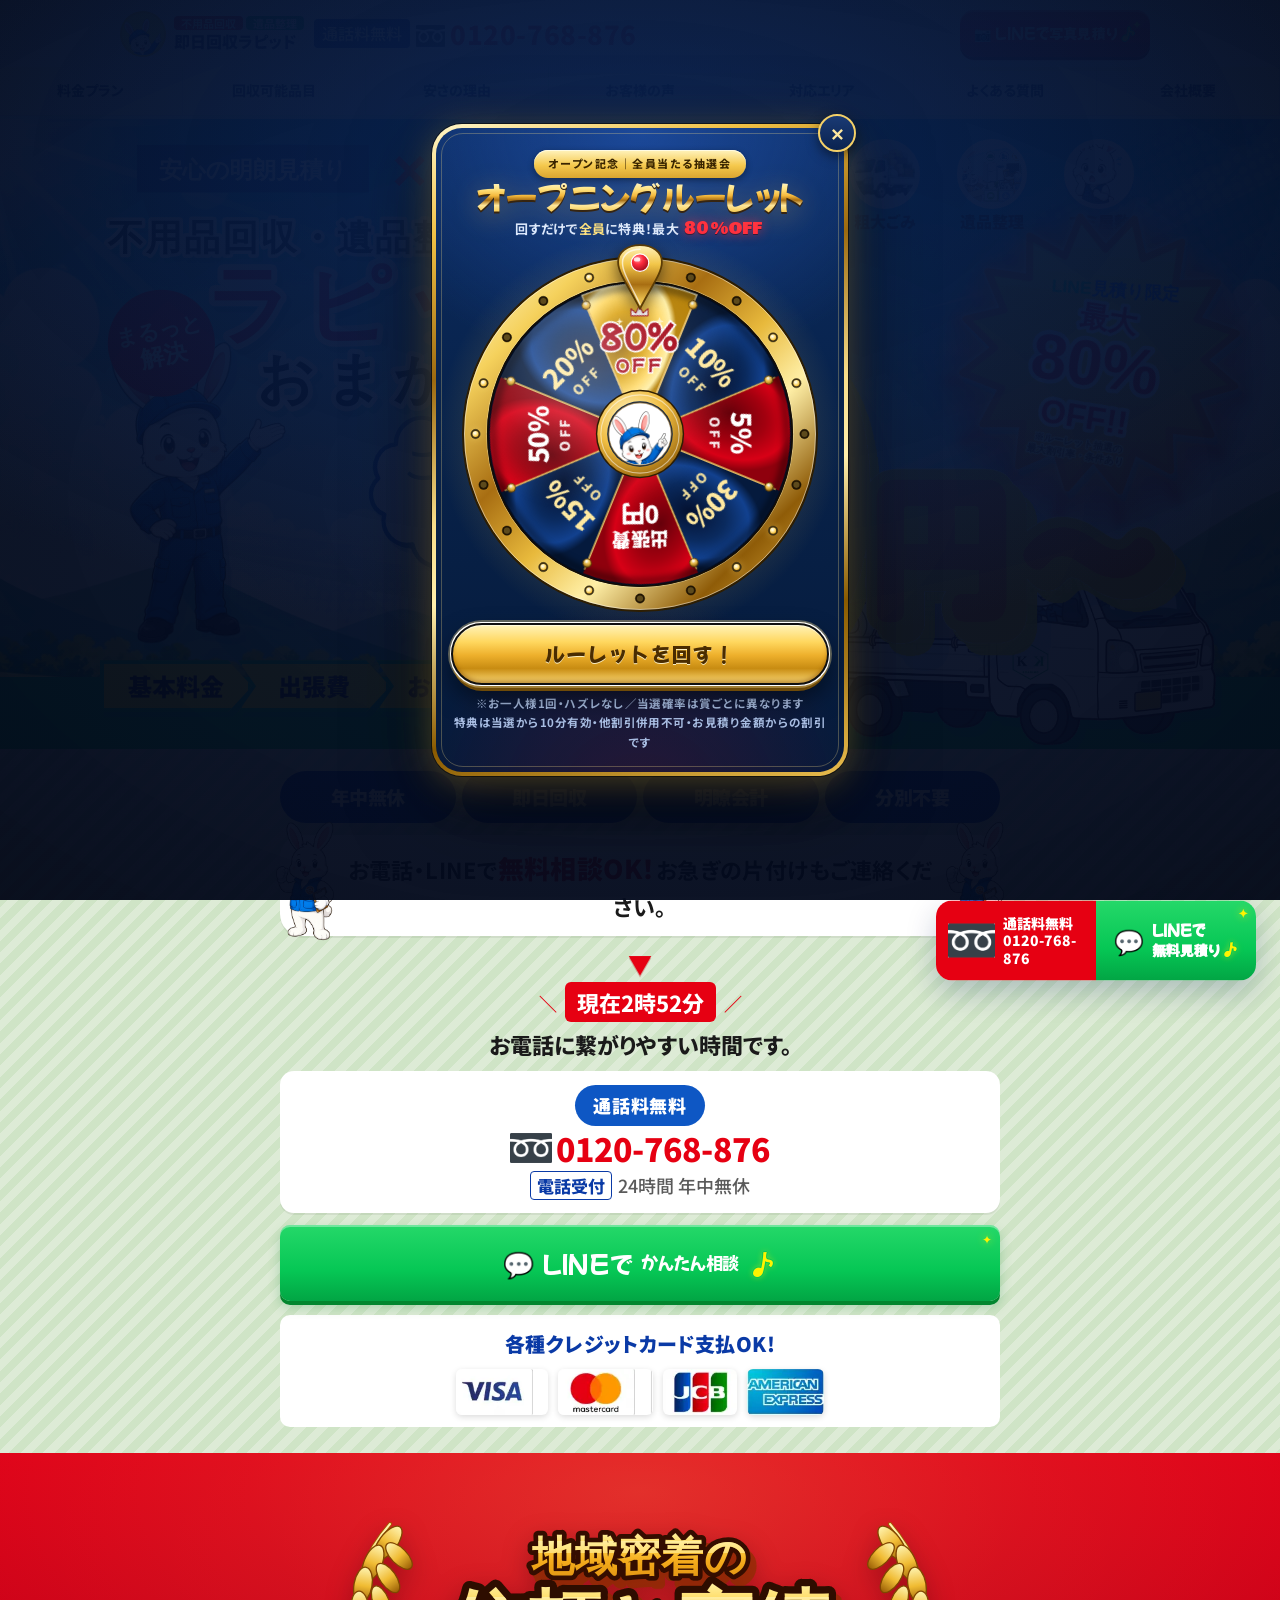
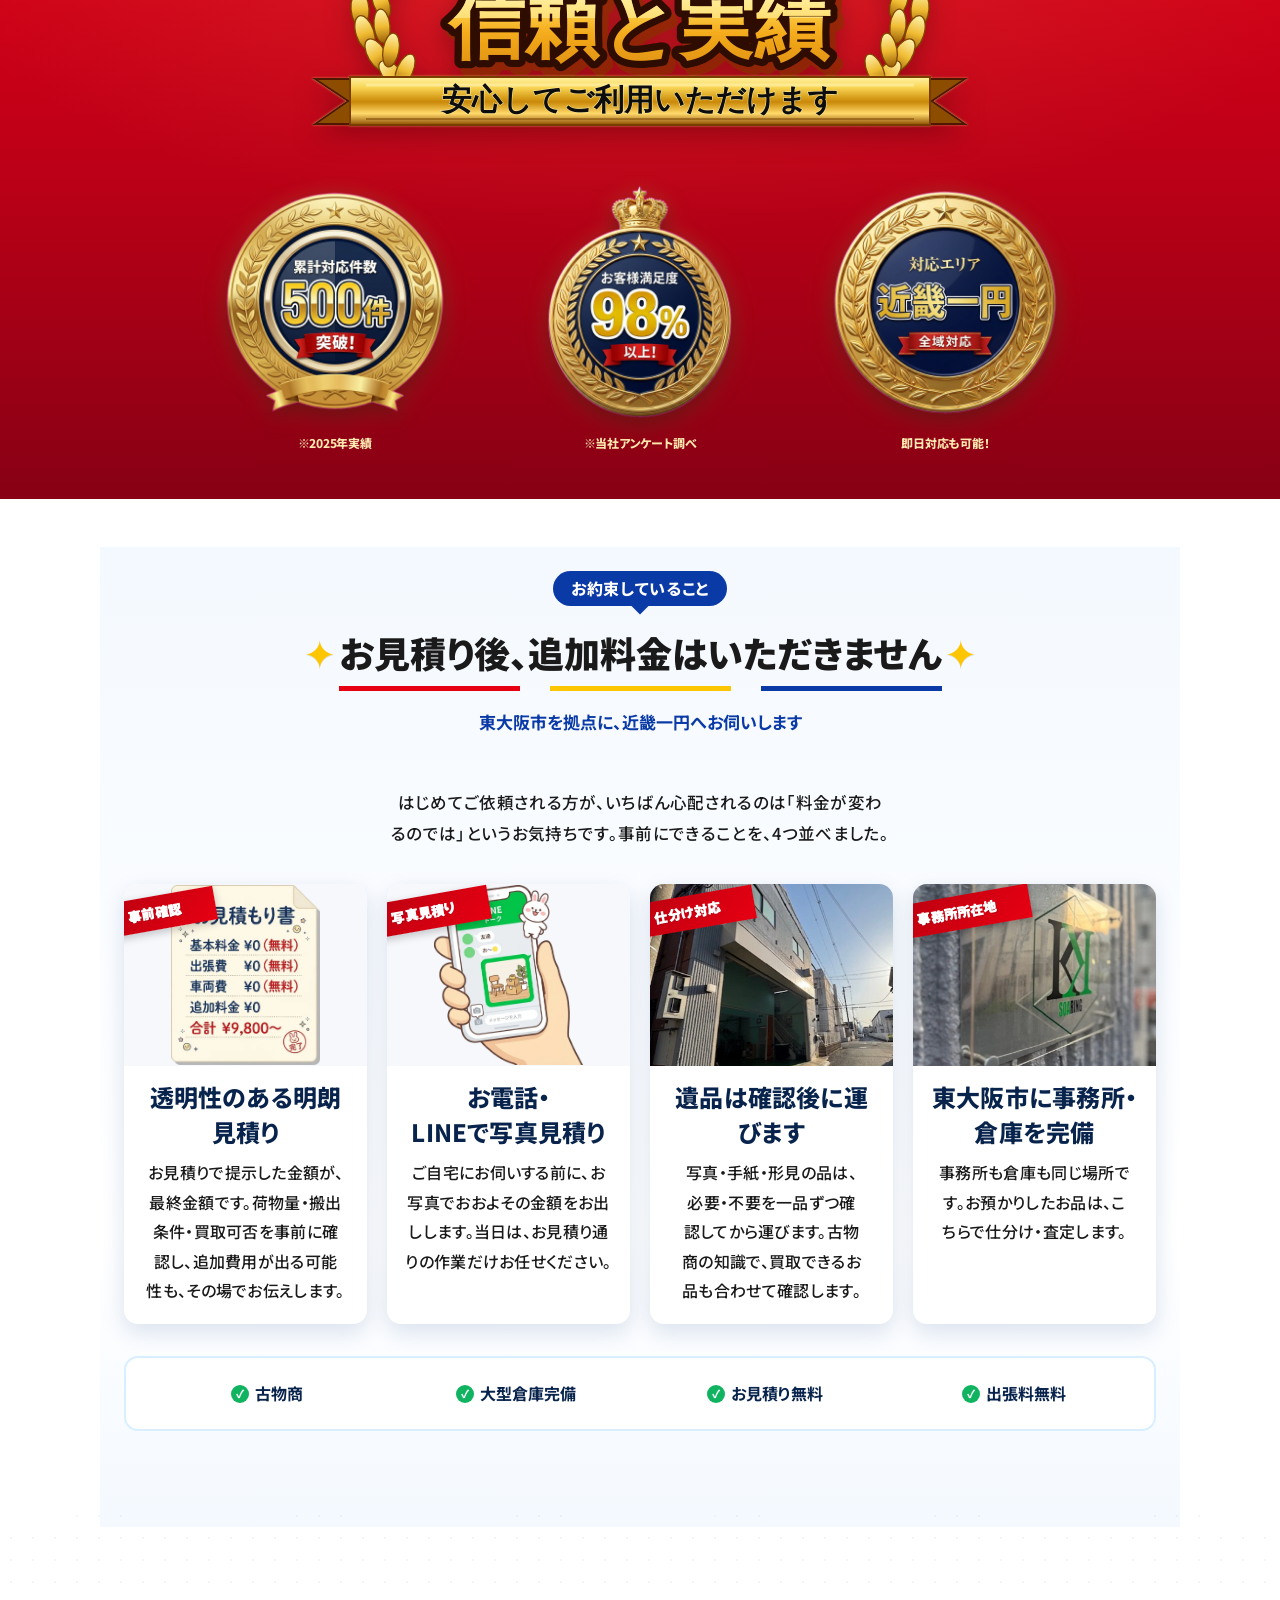
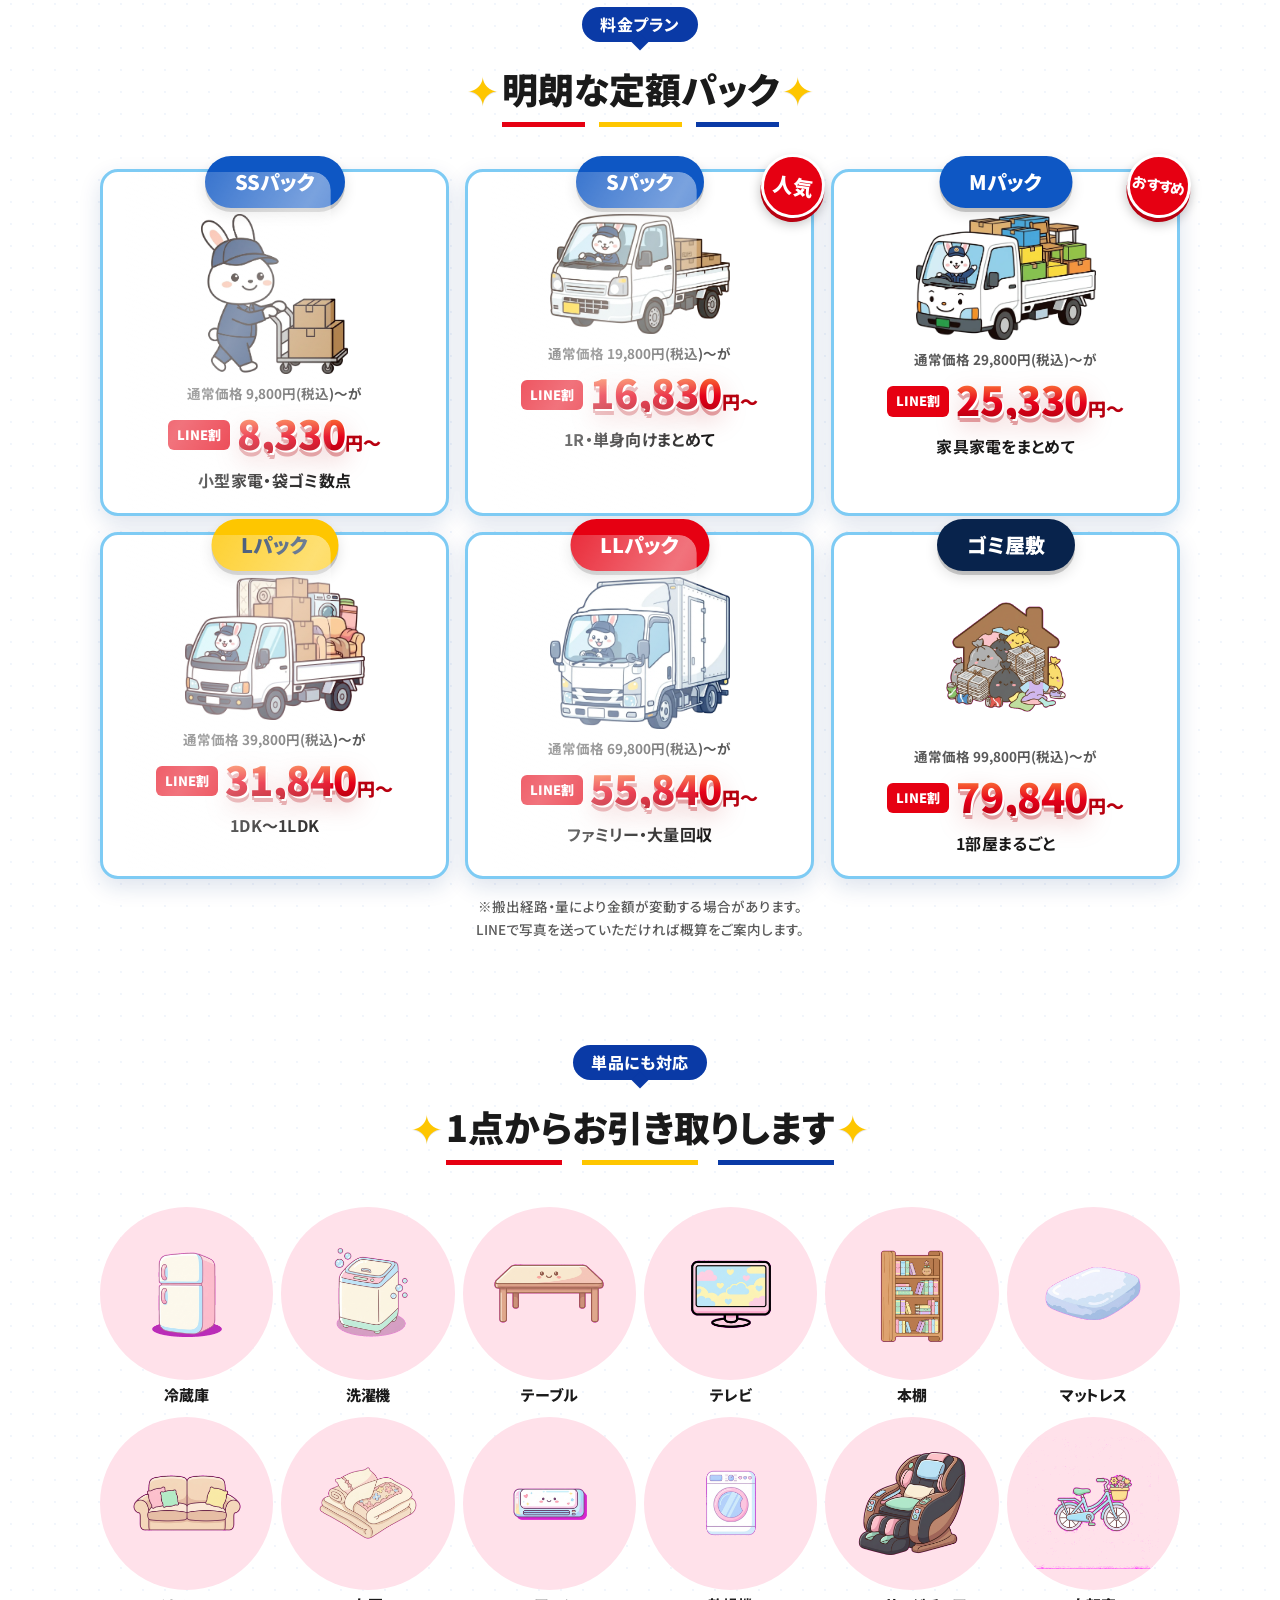
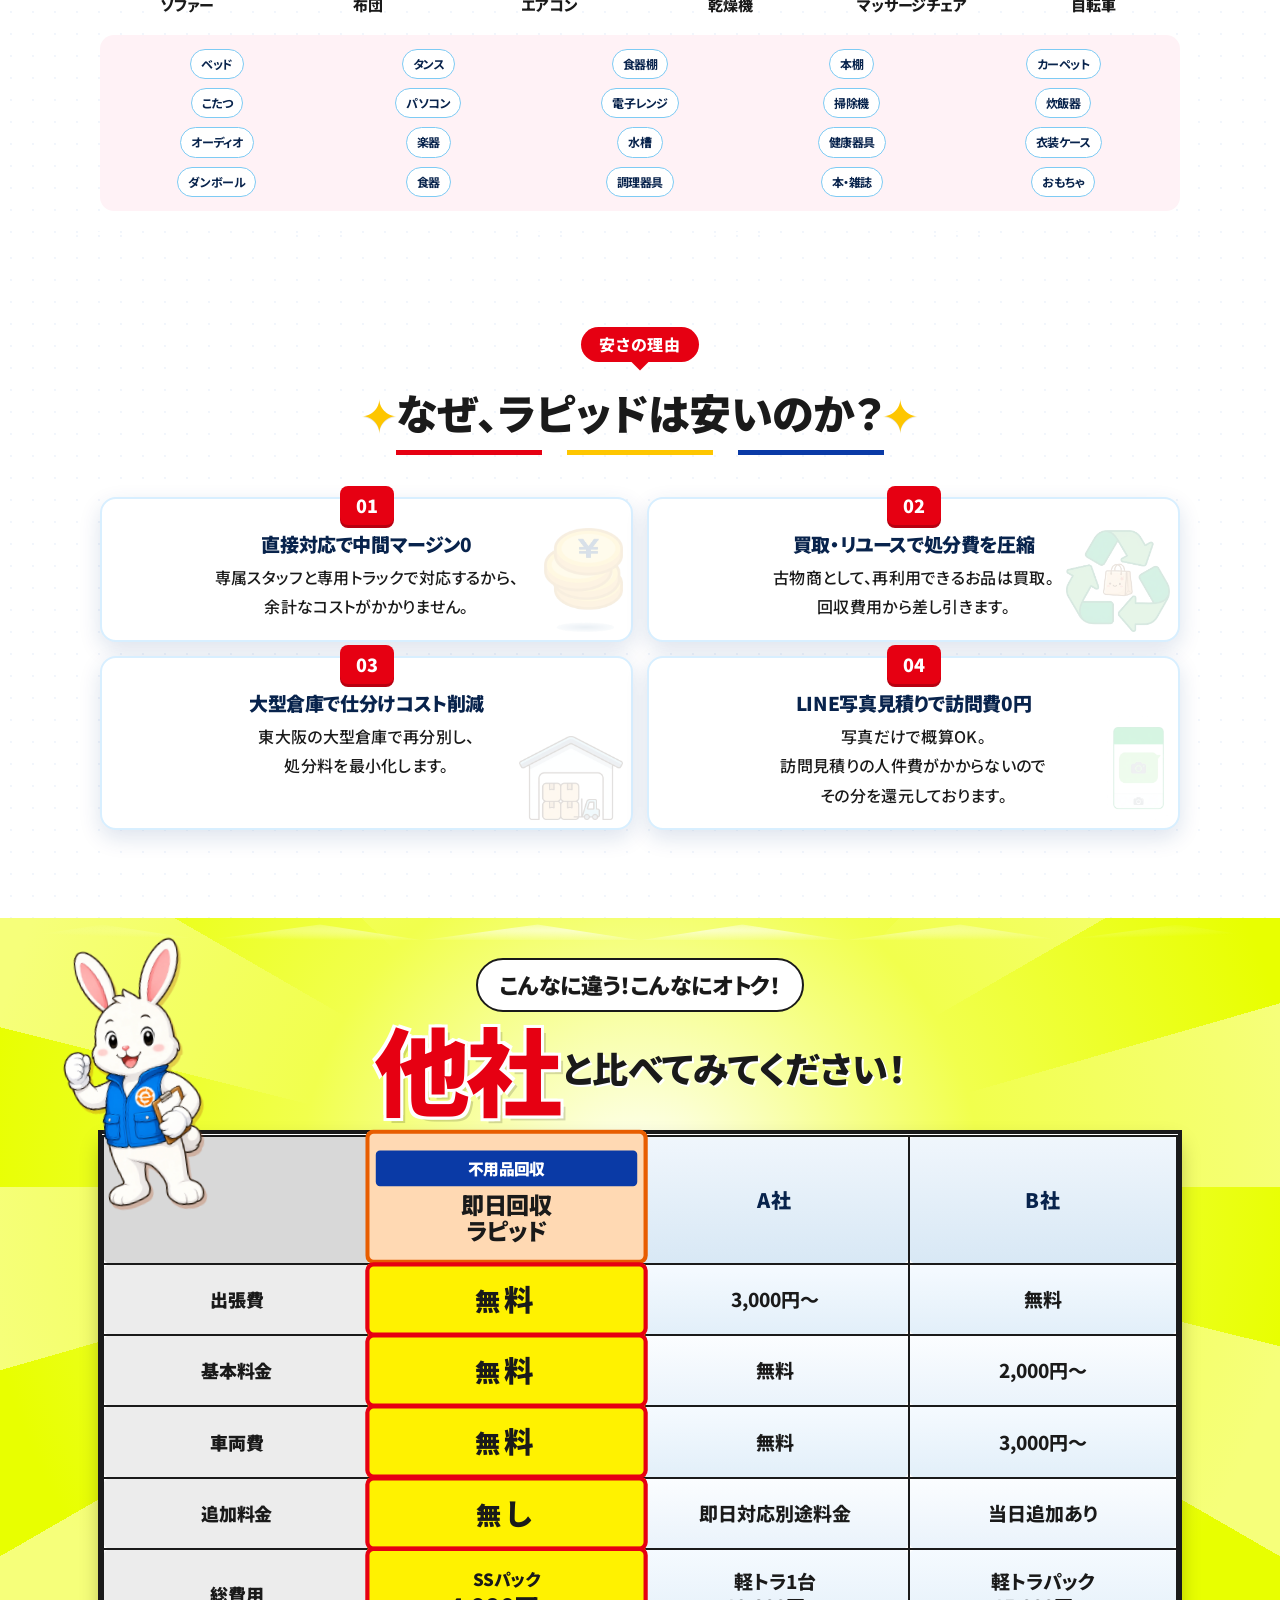
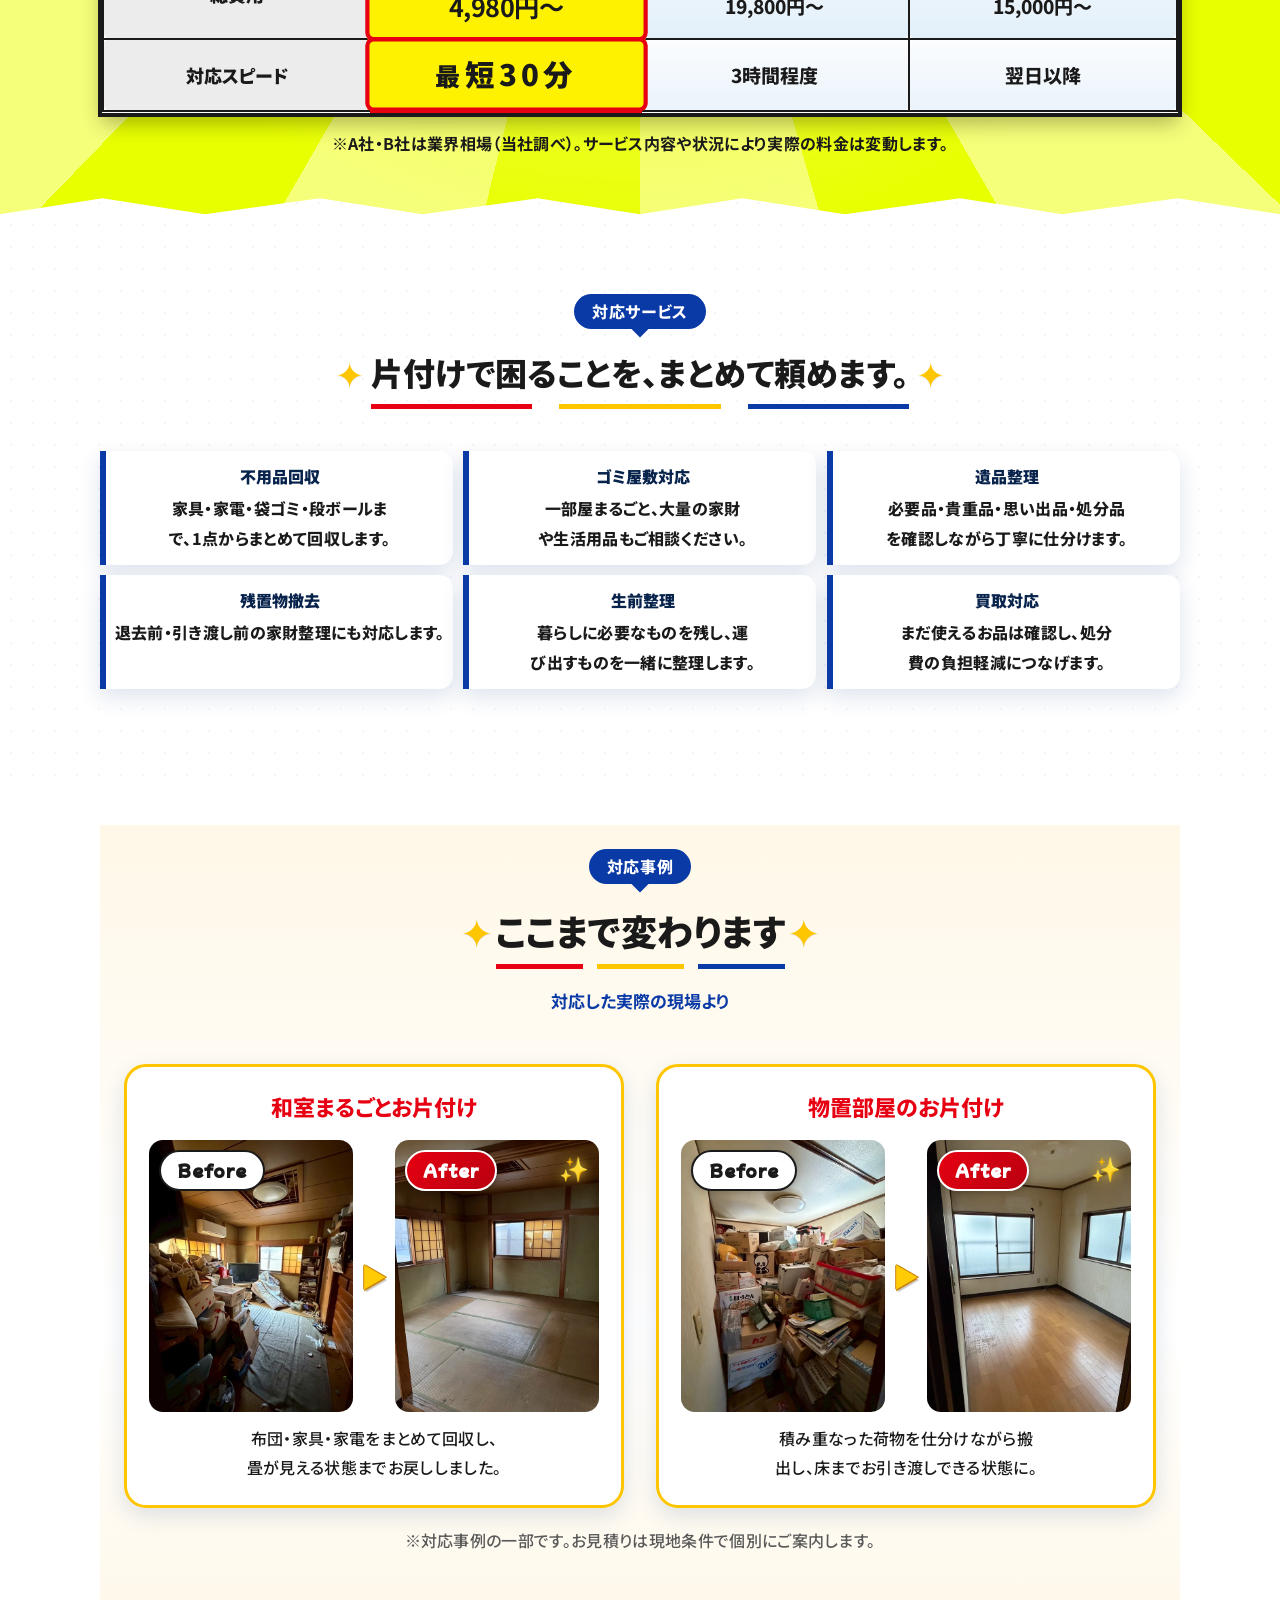
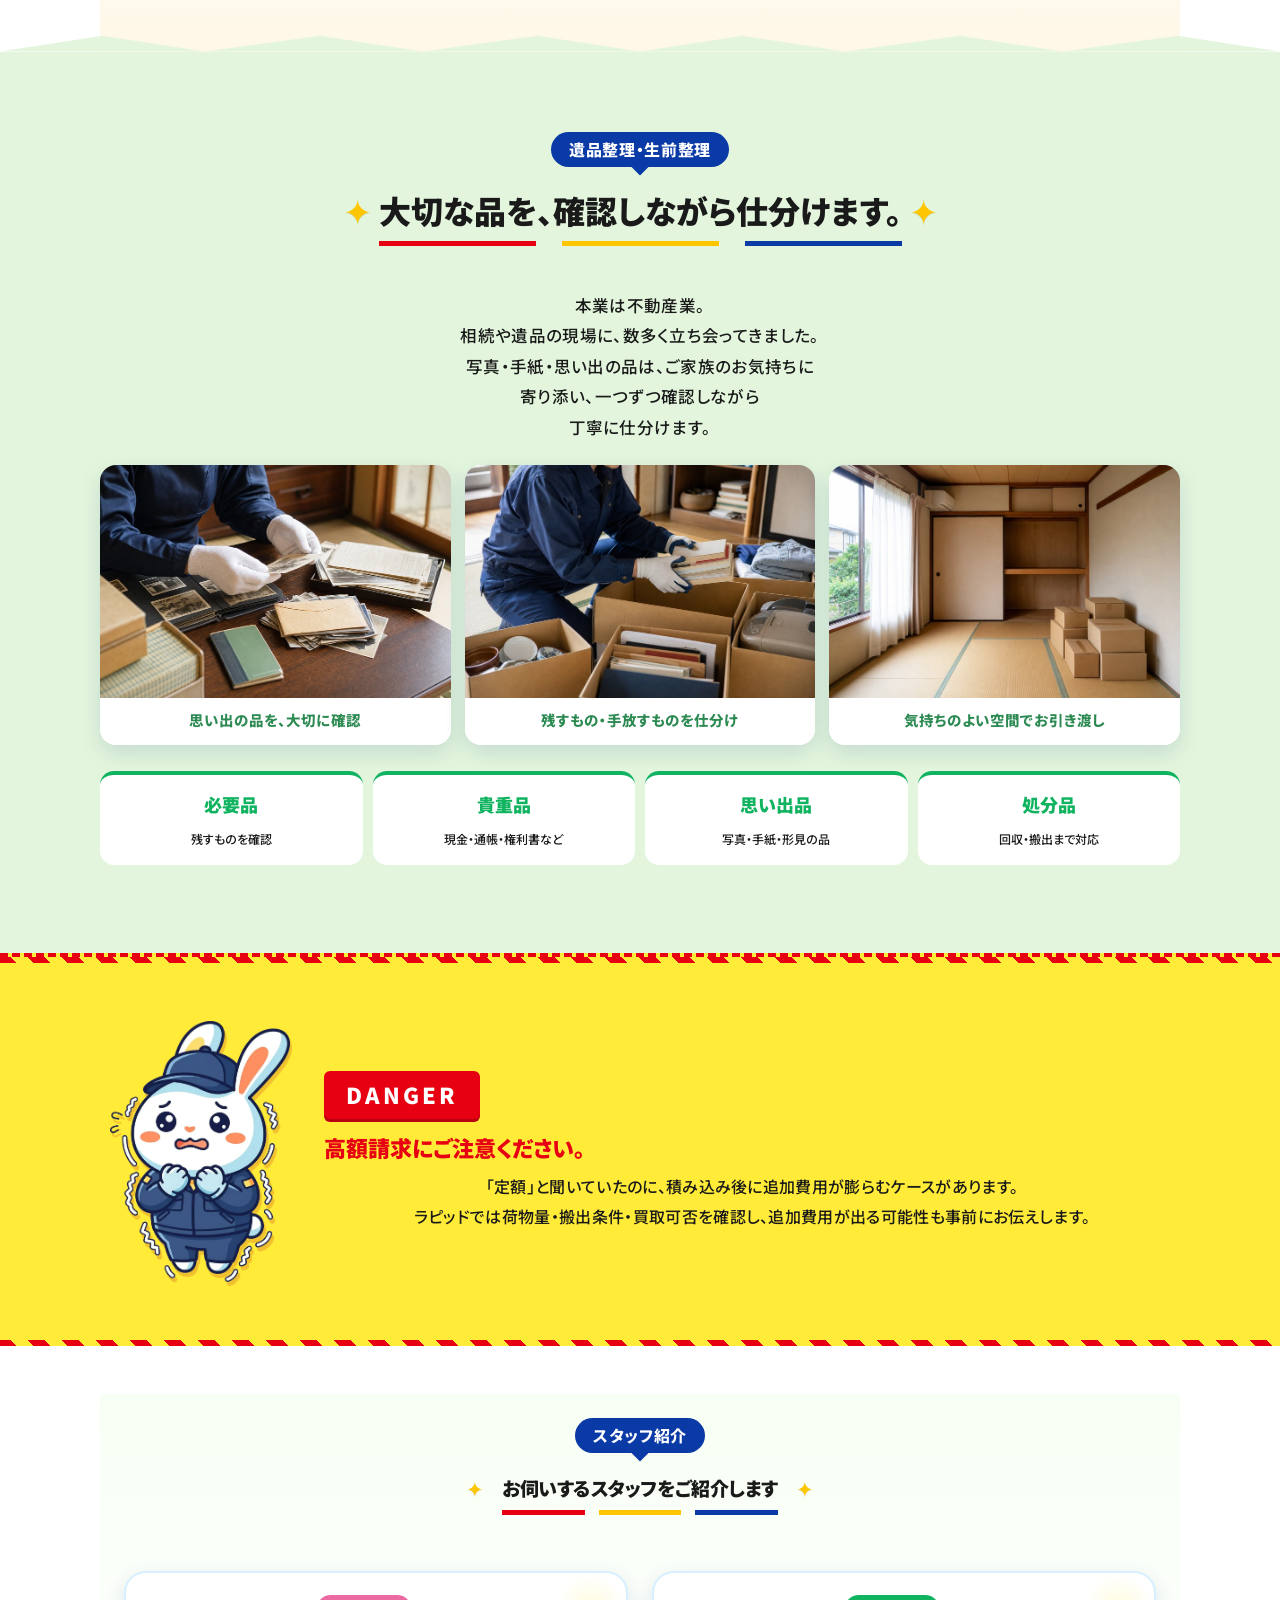
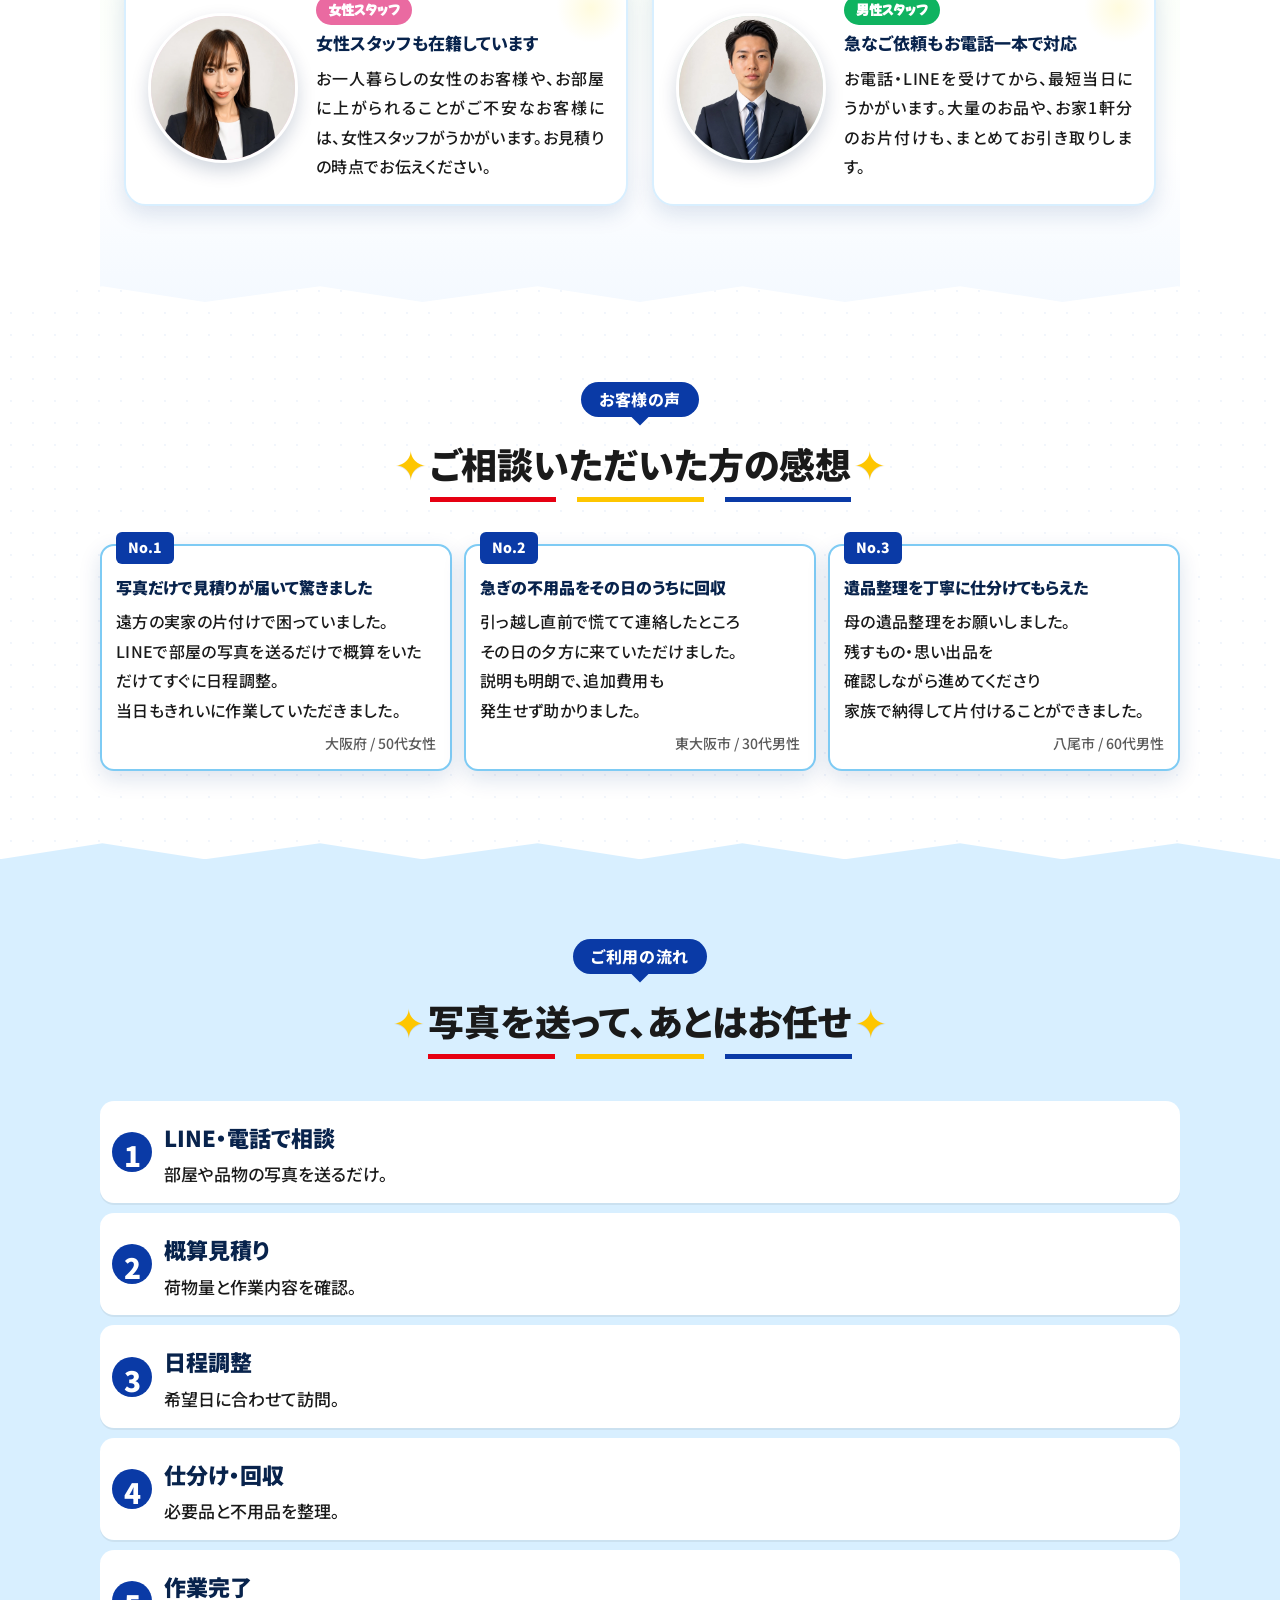
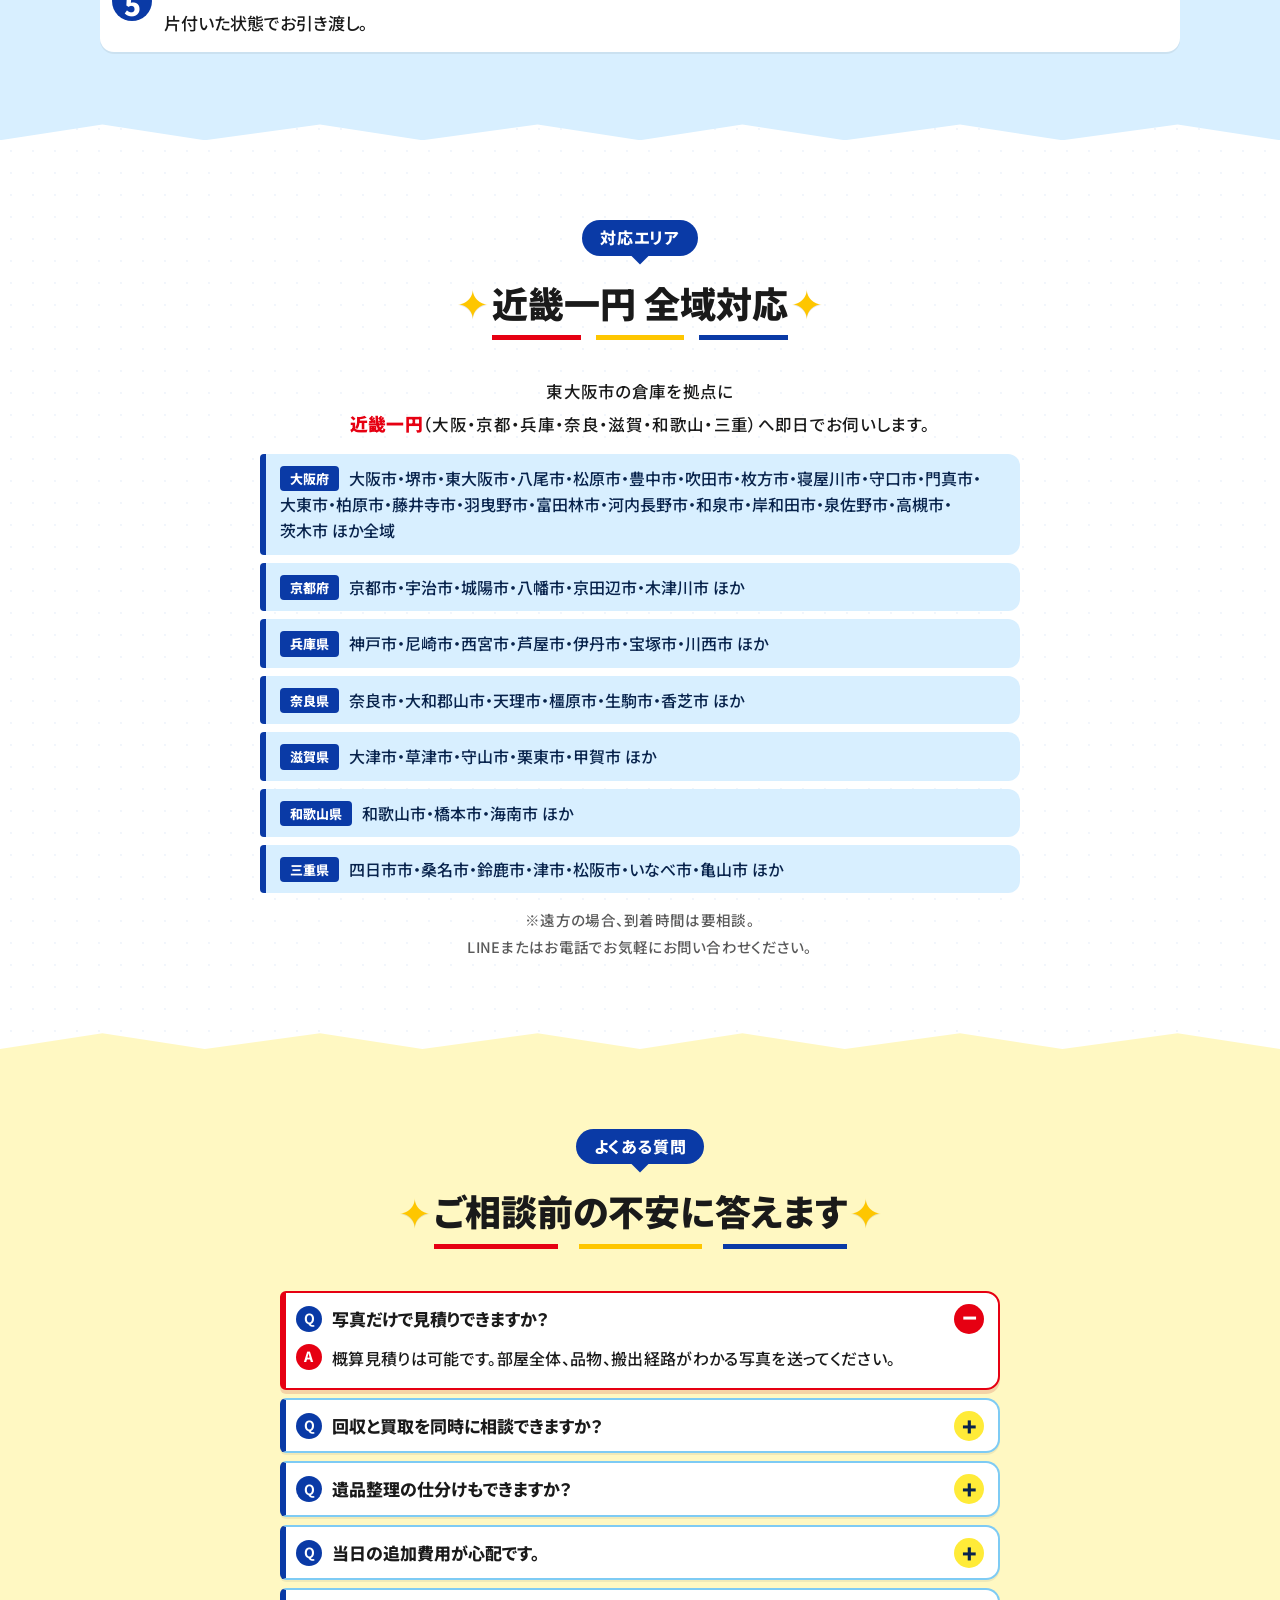
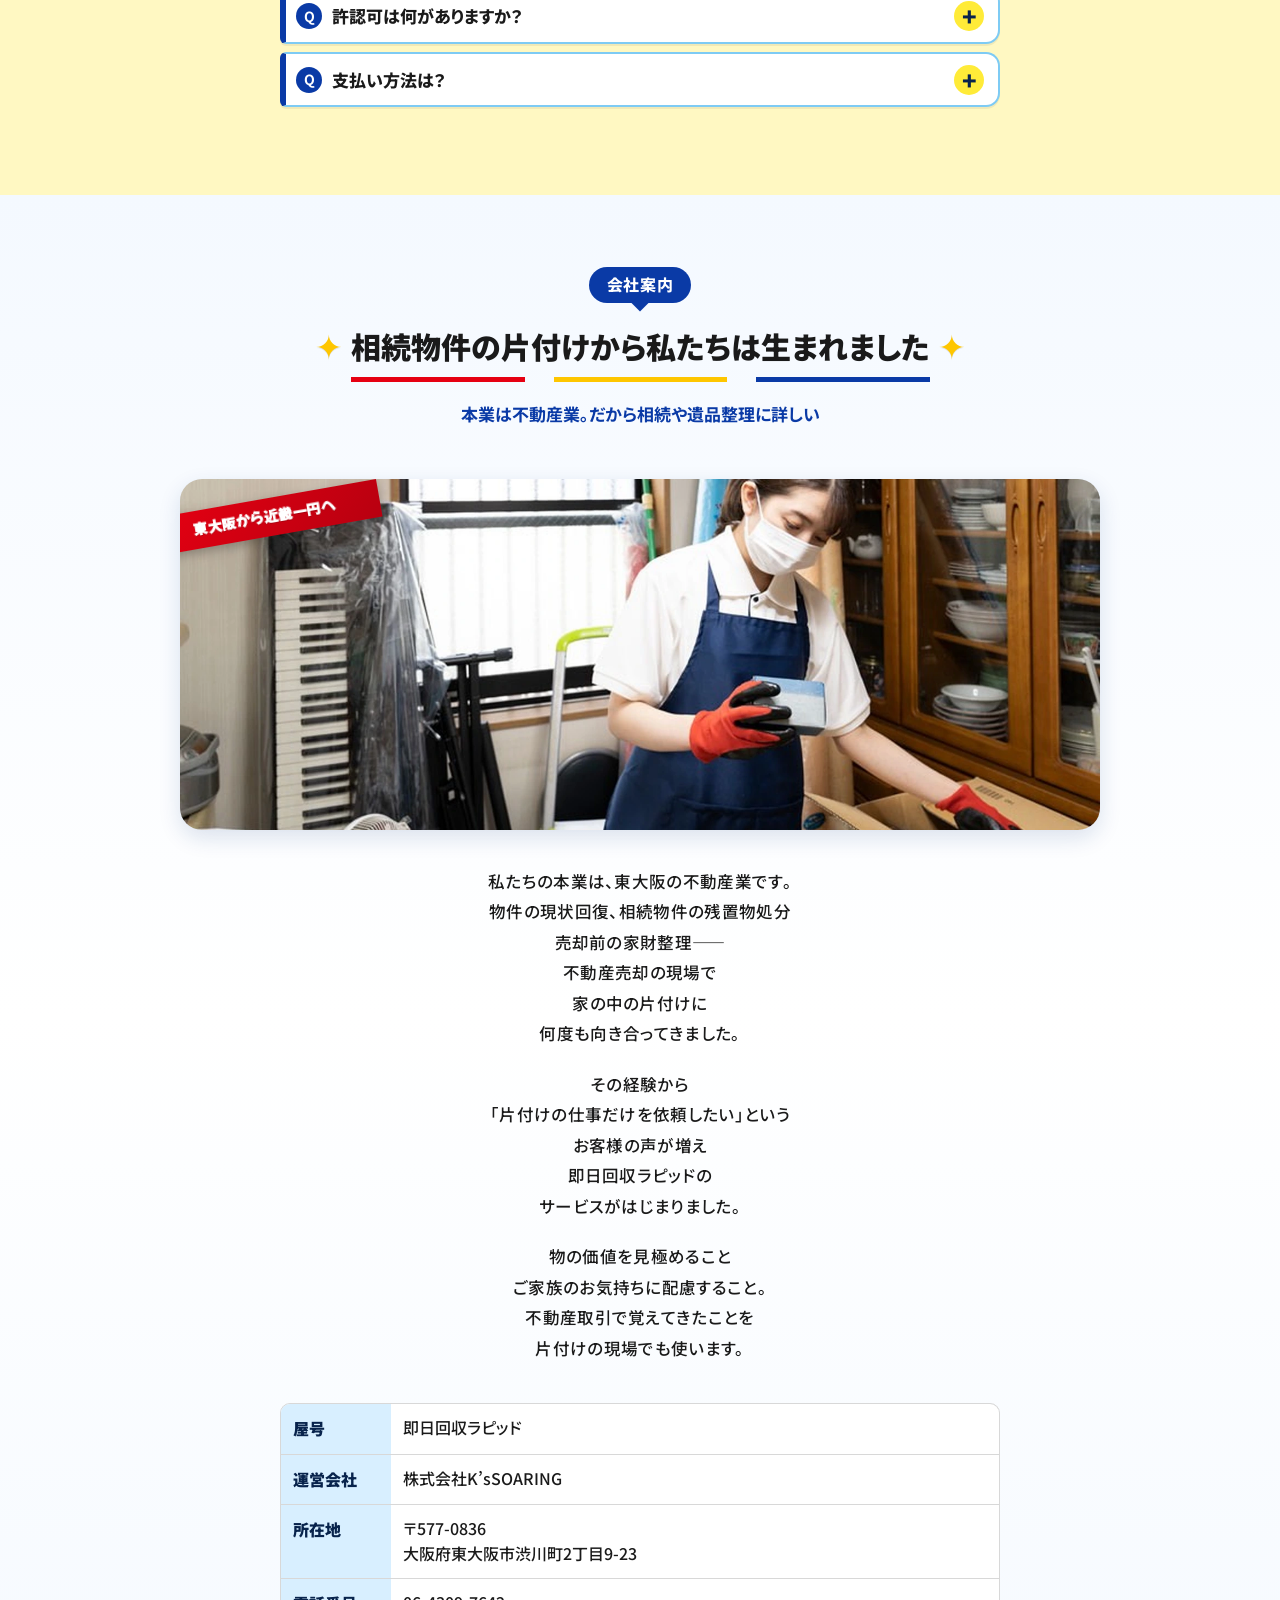
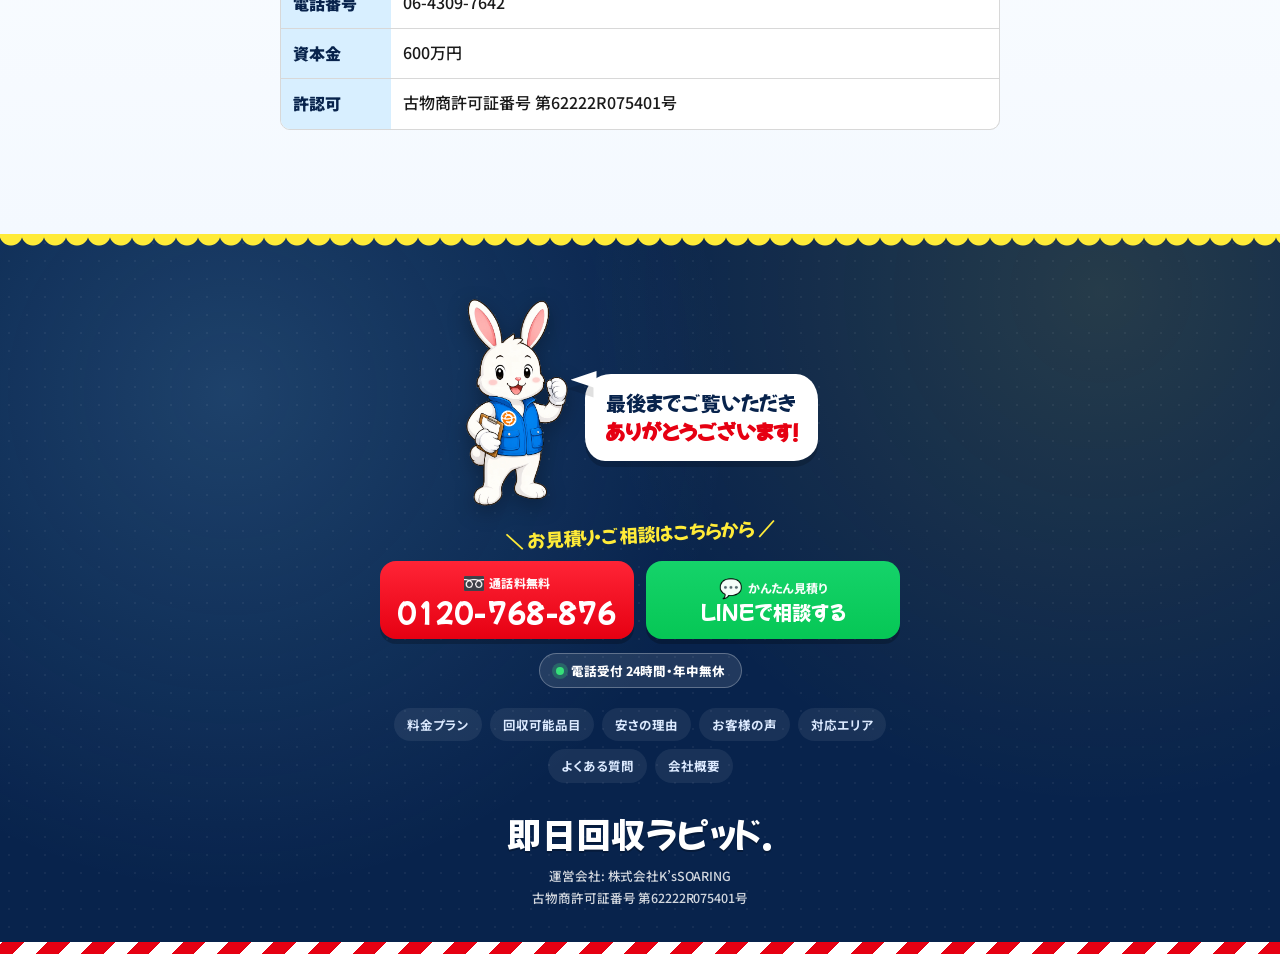
==== commit 2a33d194: "Connect existing GA4 and add Search Console verification" ====
--- a/index.html
+++ b/index.html
@@ -6,6 +6,7 @@
   <title>不用品回収・遺品整理 大阪・東大阪｜即日回収ラピッド【即日対応・基本料0円】</title>
   <meta name="description" content="大阪・東大阪を拠点に近畿一円対応の不用品回収・遺品整理「即日回収ラピッド」。LINEで写真を送るだけの無料見積り、基本料金・出張費・お見積り0円。粗大ごみ・ゴミ屋敷・生前整理・残置物撤去まで古物商が丁寧に対応します。">
   <link rel="canonical" href="https://www.sokujitu-kaishu.com/">
+  <meta name="google-site-verification" content="fetXRY-Xm2SzuIuBA_wg2Lk99z9oAWdMIMZaMFEO4bQ">
   <meta name="robots" content="index, follow, max-image-preview:large, max-snippet:-1">
   <meta name="theme-color" content="#e60012">
   <meta name="format-detection" content="telephone=yes">
@@ -47,6 +48,26 @@
       document.head.appendChild(script);
       gtag('js', new Date());
       gtag('config', 'AW-18262130937');
+      // GA4 uses the same loader; local Ads debugging must never send GA4 data.
+      if (isProduction) {
+        var analyticsUrl = new URL(location.href);
+        analyticsUrl.hash = '';
+        var attributionKeys = /^(utm_(source|medium|campaign|id|term|content)|gclid|gbraid|wbraid|roulette)$/;
+        Array.from(analyticsUrl.searchParams.keys()).forEach(function (key) {
+          if (!attributionKeys.test(key)) analyticsUrl.searchParams.delete(key);
+        });
+        var analyticsReferrer = '';
+        try {
+          var referrerUrl = new URL(document.referrer);
+          analyticsReferrer = referrerUrl.origin + referrerUrl.pathname;
+        } catch (e) {}
+        gtag('config', 'G-J6PMQ8DRYX', {
+          page_location: analyticsUrl.href,
+          page_referrer: analyticsReferrer,
+          allow_google_signals: false,
+          allow_ad_personalization_signals: false
+        });
+      }
     })();
   </script>
   <!-- 構造化データ：LocalBusiness / Organization / WebSite / FAQ -->
